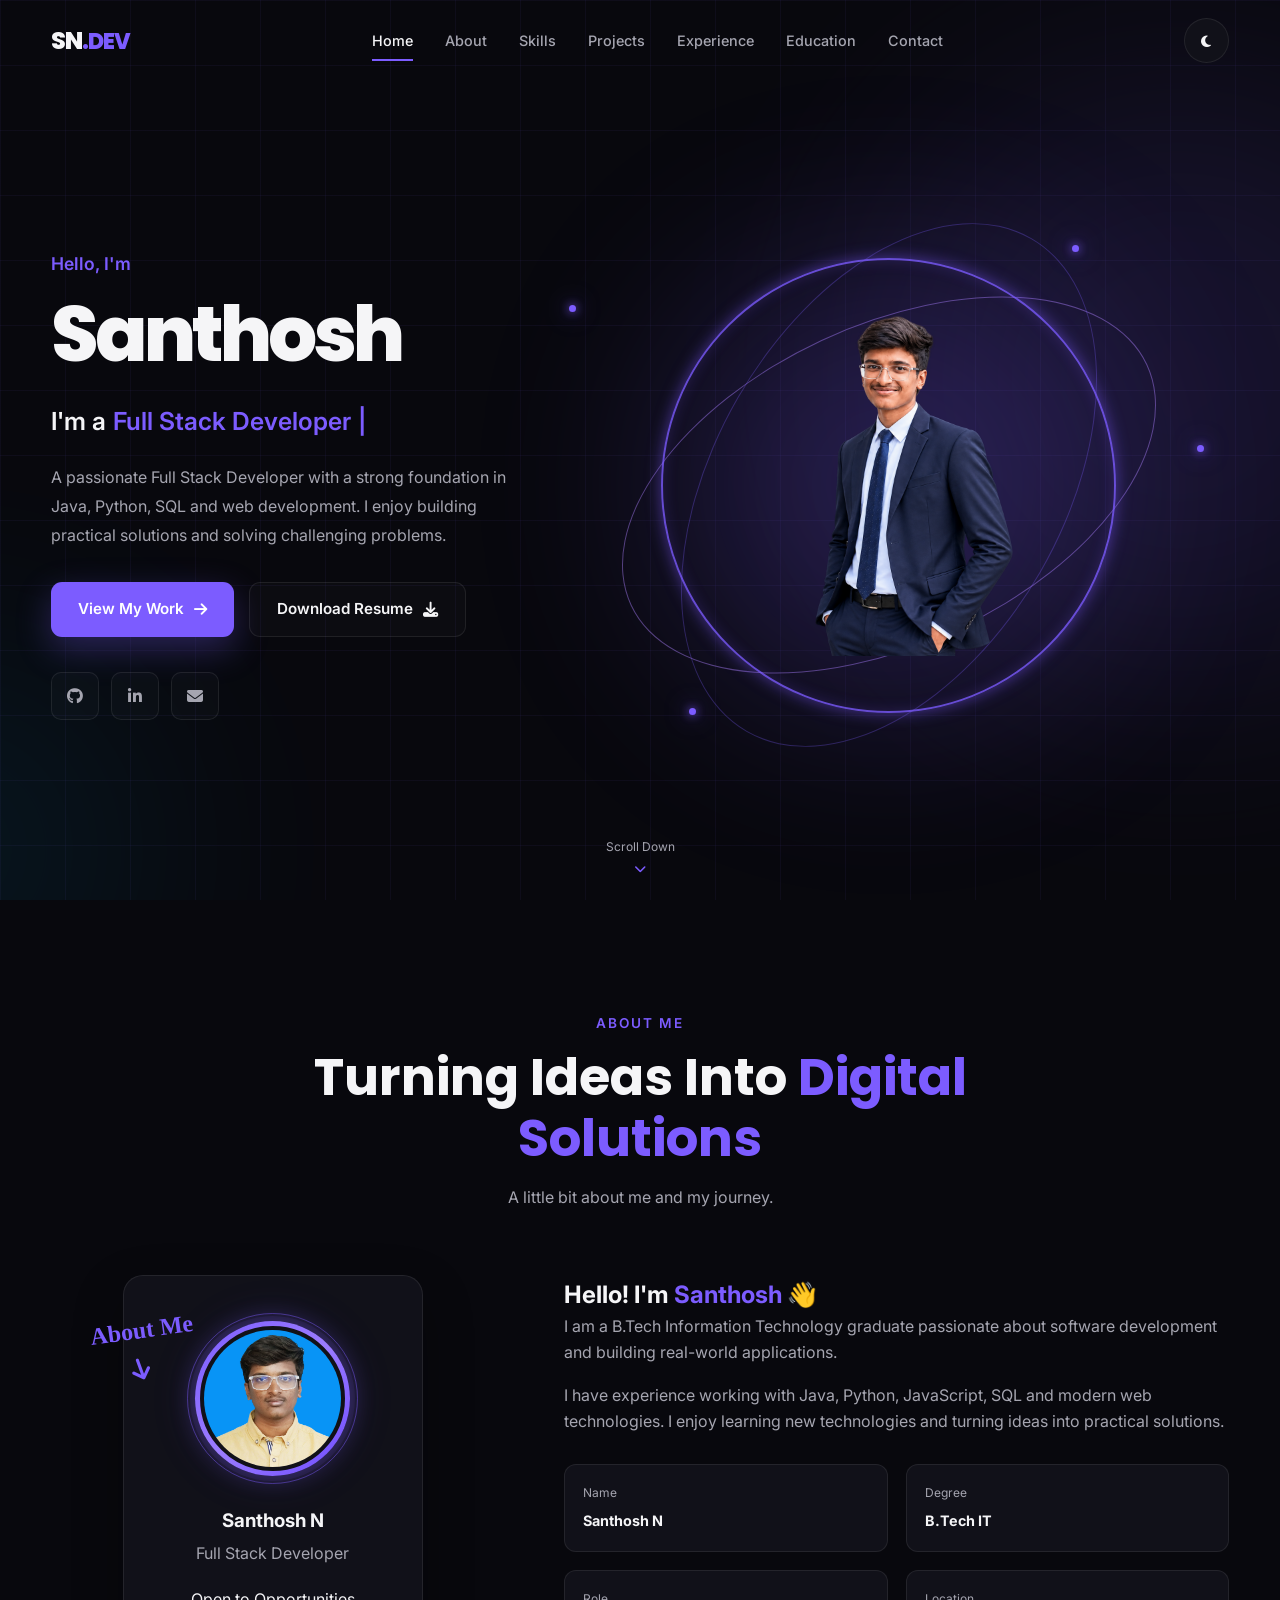
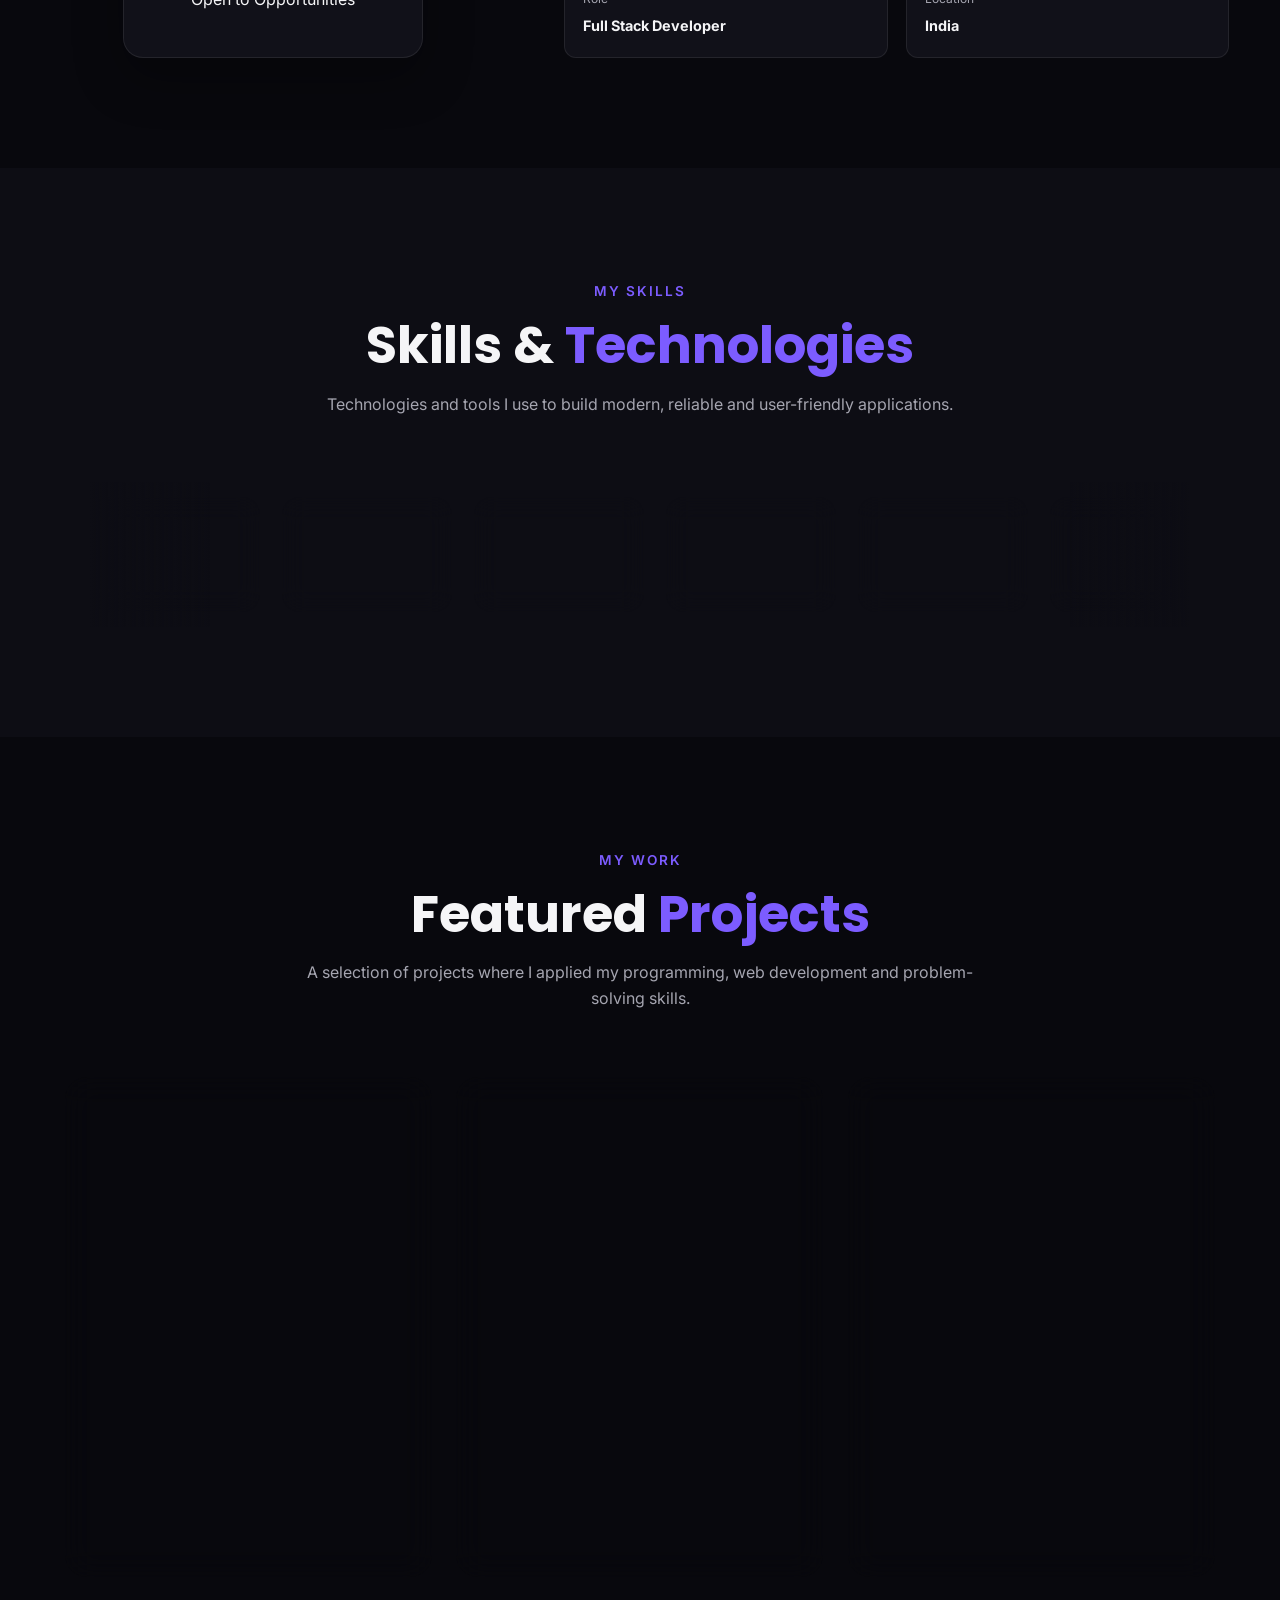
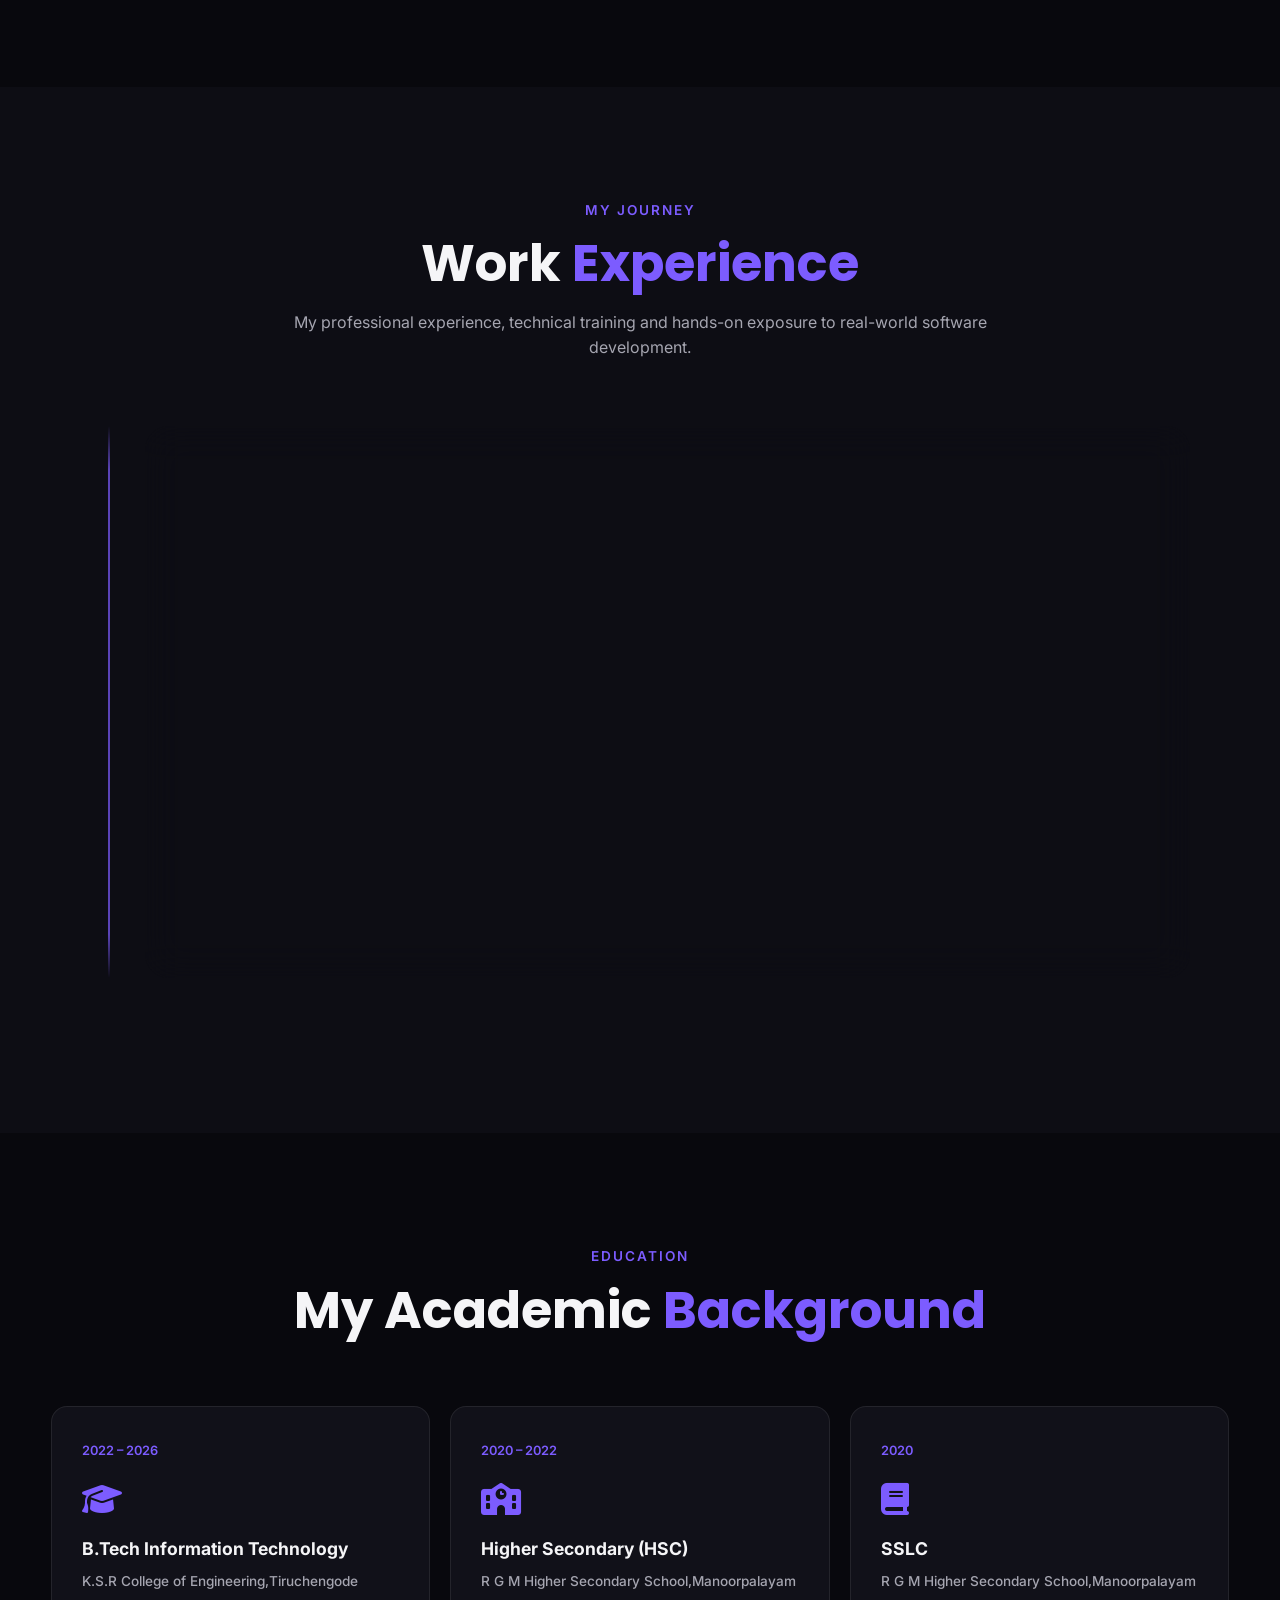
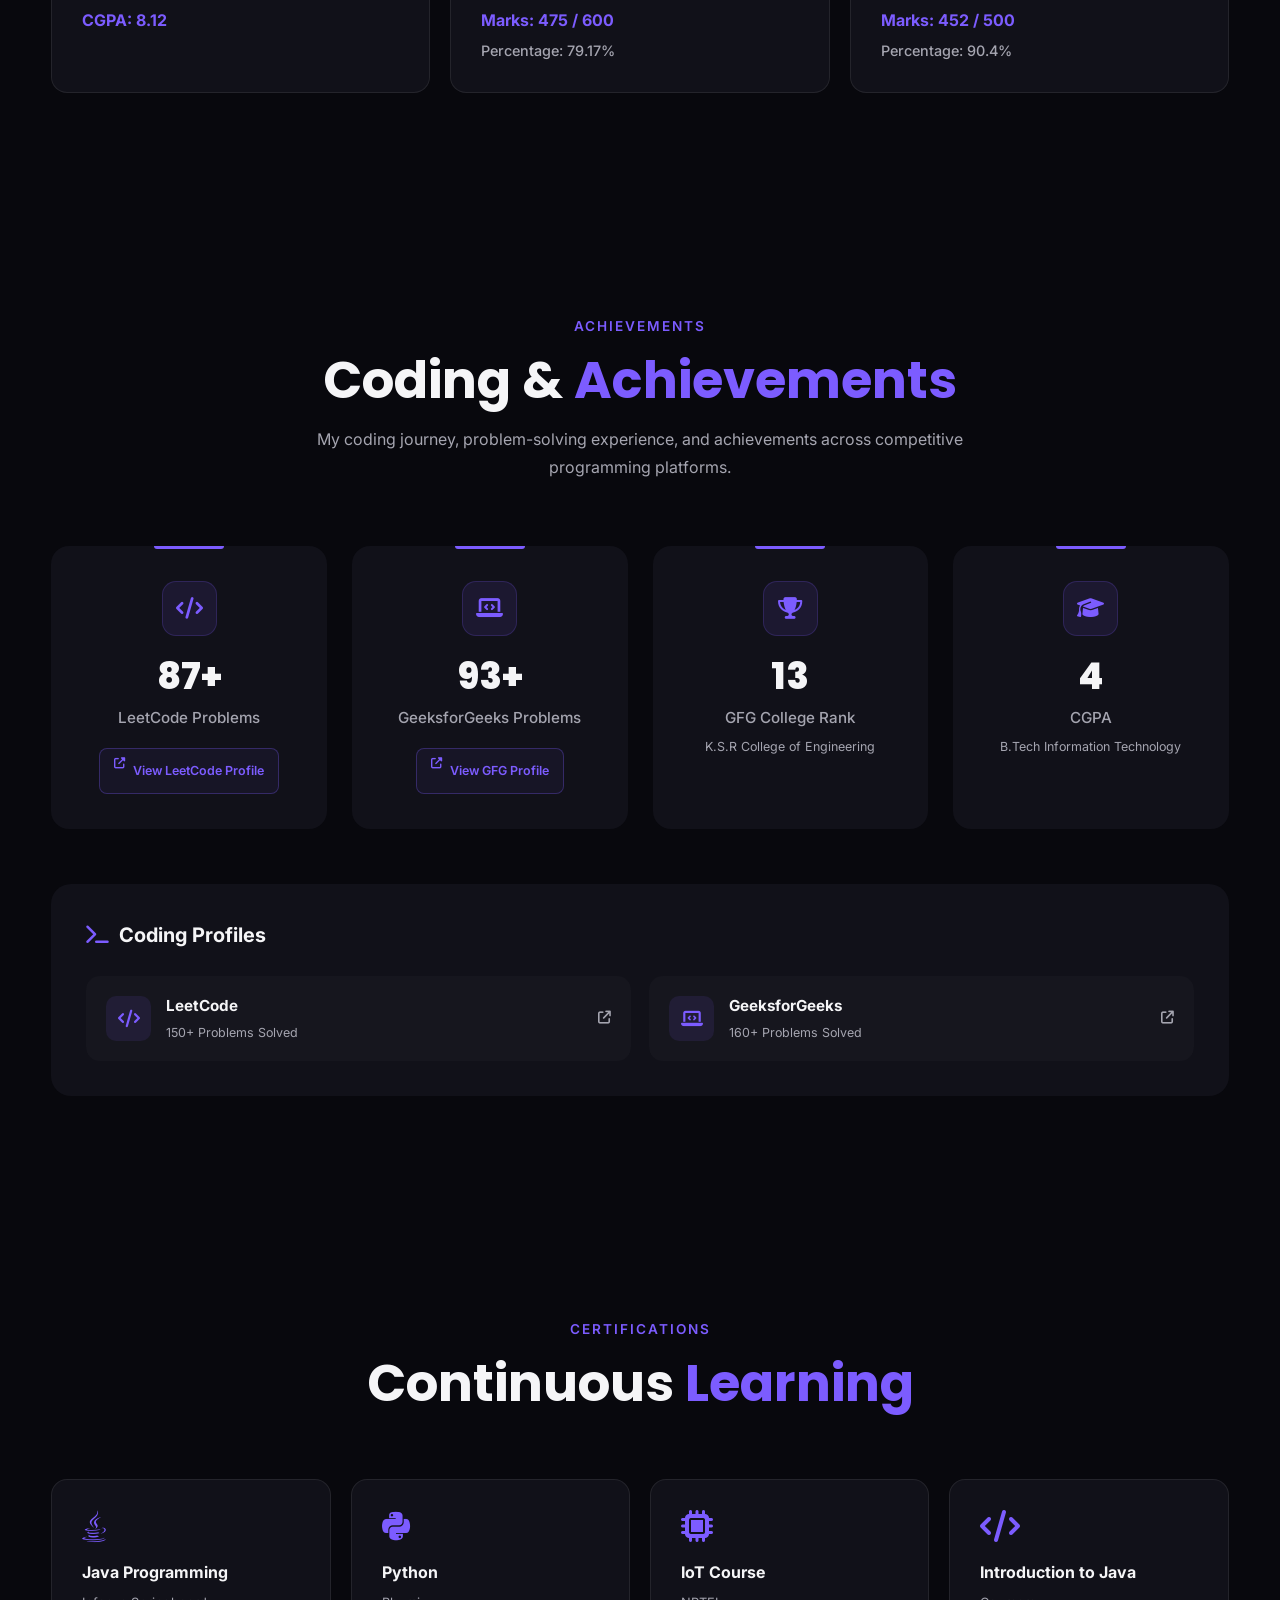
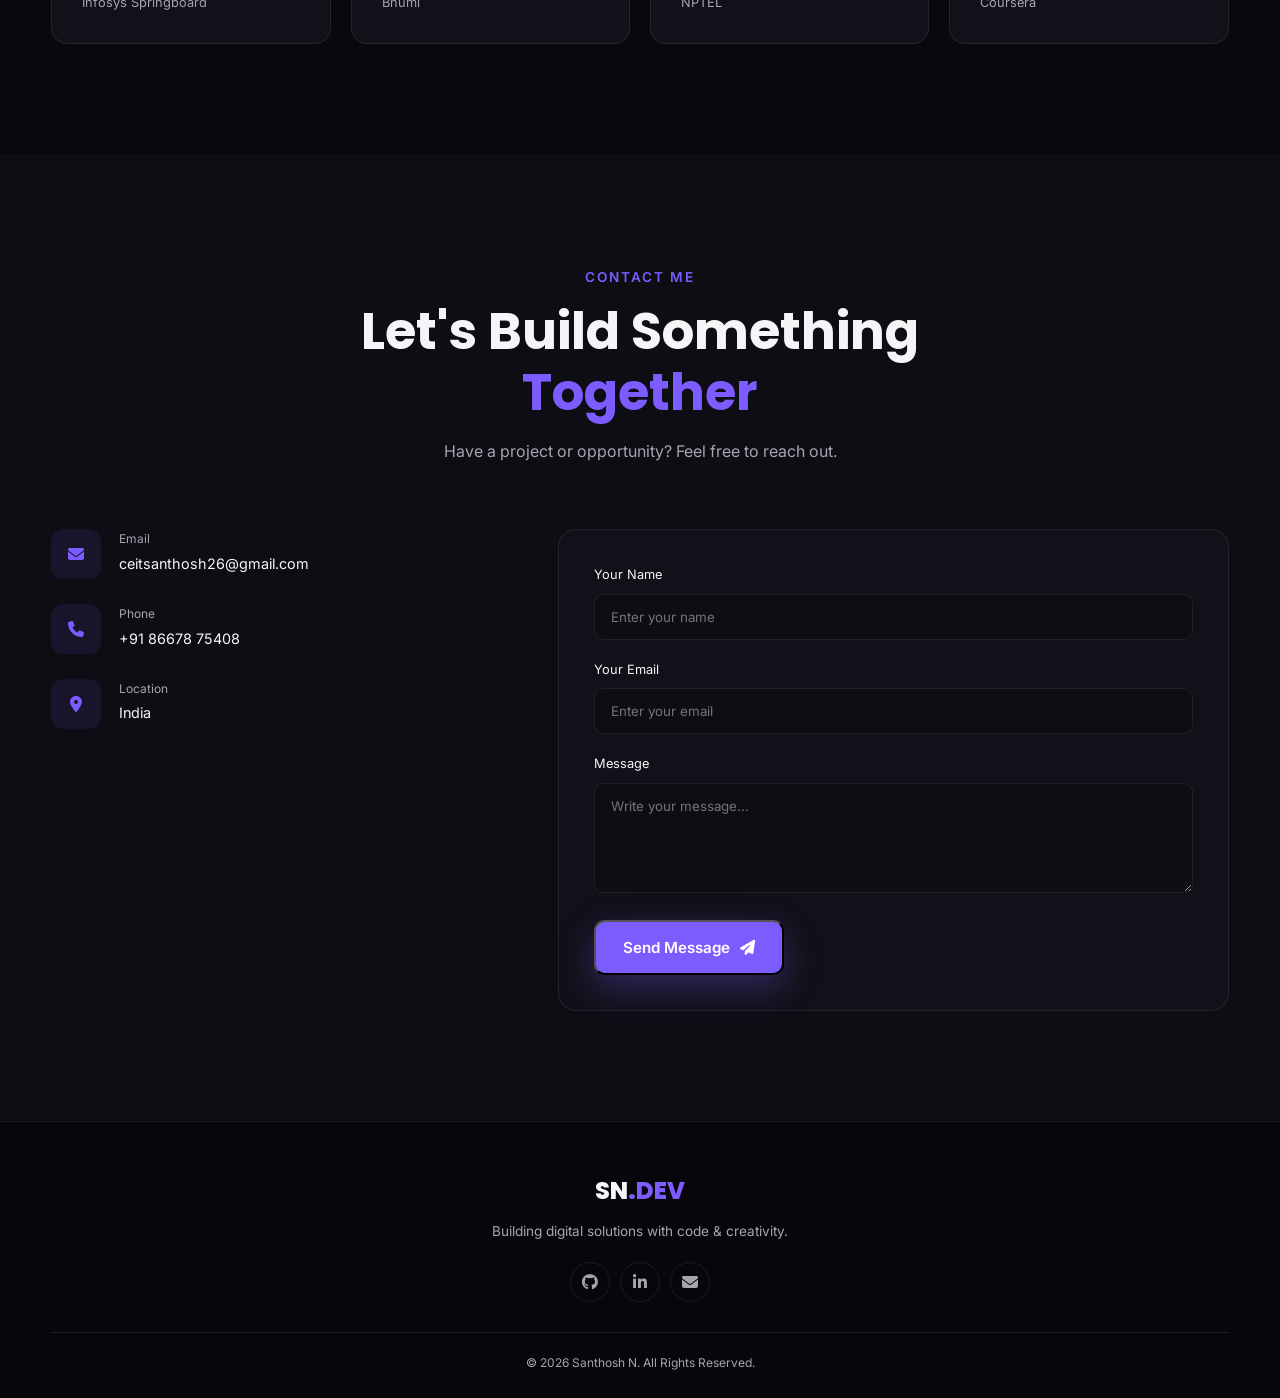
==== index.html @ 886df957 "second commit" ====
<!DOCTYPE html>
<html lang="en">

<head>
    <meta charset="UTF-8">
    
    <meta name="viewport"
          content="width=device-width, initial-scale=1.0">

    <meta name="description"
          content="Santhosh N - Full Stack Developer Portfolio">

    <meta name="keywords"
          content="Santhosh N, Full Stack Developer, Web Developer, Java Developer, Software Developer">

    <meta name="author"
          content="Santhosh N">

    <title>Santhosh N | Portfolio</title>

    <!-- Google Fonts -->
    <link rel="preconnect" href="https://fonts.googleapis.com">

    <link rel="preconnect"
          href="https://fonts.gstatic.com"
          crossorigin>

    <link href="https://fonts.googleapis.com/css2?family=Inter:wght@400;500;600;700;800&family=Poppins:wght@400;500;600;700;800&display=swap"
          rel="stylesheet">

    <!-- Font Awesome -->
    <link rel="stylesheet"
          href="https://cdnjs.cloudflare.com/ajax/libs/font-awesome/6.5.2/css/all.min.css">

    <!-- CSS -->
    <link rel="stylesheet" href="style.css">
</head>


<body>

    <!-- ================= PRELOADER ================= -->

    <div class="preloader" id="preloader">
        <div class="loader-logo">SN<span>.DEV</span></div>
        <div class="loader-line"></div>
    </div>


    <!-- ================= NAVBAR ================= -->

    <header class="header" id="header">

        <div class="container nav-container">

            <!-- Logo -->
            <a href="#home" class="logo">
                <span>SN</span><em>.DEV</em>
            </a>


            <!-- Navigation -->
            <nav class="navbar" id="navbar">

                <a href="#home" class="nav-link active">
                    Home
                </a>

                <a href="#about" class="nav-link">
                    About
                </a>

                <a href="#skills" class="nav-link">
                    Skills
                </a>

                <a href="#projects" class="nav-link">
                    Projects
                </a>

                <a href="#experience" class="nav-link">
                    Experience
                </a>

                <a href="#education" class="nav-link">
                    Education
                </a>

                <a href="#contact" class="nav-link">
                    Contact
                </a>

            </nav>


            <!-- Theme Toggle -->
            <button class="theme-toggle"
                    id="theme-toggle"
                    aria-label="Toggle theme">

                <i class="fas fa-moon"></i>

            </button>


            <!-- Mobile Menu -->
            <button class="menu-toggle"
                    id="menu-toggle"
                    aria-label="Open menu">

                <span></span>
                <span></span>
                <span></span>

            </button>

        </div>

    </header>



    <!-- ================= HERO ================= -->

    <section id="home" class="hero">

        <div class="hero-bg">

            <div class="hero-grid"></div>

            <div class="hero-glow hero-glow-left"></div>

            <div class="hero-glow hero-glow-right"></div>

        </div>


        <div class="container hero-container">


            <!-- LEFT SIDE -->

            <div class="hero-content reveal">

                <div class="hero-greeting">
                    Hello, I'm
                </div>


                <h1>
                    Santhosh
                    <span></span>
                </h1>


                <div class="hero-role">

                    <span>I'm a</span>

                    <span id="typing-text">
                        Full Stack Developer
                    </span>

                    <span class="typing-cursor">|</span>

                </div>


                <p class="hero-description">

                    A passionate Full Stack Developer with a strong
                    foundation in Java, Python, SQL and web development.
                    I enjoy building practical solutions and solving
                    challenging problems.

                </p>


                <div class="hero-buttons">

                    <a href="#projects"
                       class="btn btn-primary">

                        View My Work

                        <i class="fas fa-arrow-right"></i>

                    </a>


                    <a href="assets/resume.pdf"
                       class="btn btn-outline"
                       download>

                        Download Resume

                        <i class="fas fa-download"></i>

                    </a>

                </div>


                <!-- Social -->

                <div class="hero-social">

                    <a href="https://github.com/N-SANTHOSN-Dev"
                       target="_blank"
                       rel="noopener noreferrer"
                       aria-label="GitHub">

                        <i class="fab fa-github"></i>

                    </a>


                    <a href="https://www.linkedin.com/in/santhosh-n-474422269/"
                       target="_blank"
                       rel="noopener noreferrer"
                       aria-label="LinkedIn">

                        <i class="fab fa-linkedin-in"></i>

                    </a>


                    <a href="mailto:ceitsanthosh26@gmail.com"
                       aria-label="Email">

                        <i class="fas fa-envelope"></i>

                    </a>

                </div>

            </div>



           <!-- ================= RIGHT SIDE PHOTO ================= -->

<div class="hero-visual reveal">

    <div class="photo-wrapper">

        <!-- Background Glow -->
        <div class="photo-glow"></div>


        <!-- Animated Purple Rings -->
        <div class="photo-orbit orbit-one"></div>
        <div class="photo-orbit orbit-two"></div>
        <div class="photo-orbit orbit-three"></div>


        <!-- Profile Photo -->
        <div class="profile-image-container">

            <img
                src="assets/photo.png"
                alt="Santhosh N - Full Stack Developer"
                class="profile-image"
            >

        </div>


        <!-- Floating Particles -->
        <span class="particle particle-one"></span>
        <span class="particle particle-two"></span>
        <span class="particle particle-three"></span>
        <span class="particle particle-four"></span>

    </div>

</div>

        </div>


        <!-- Scroll -->

        <a href="#about" class="scroll-down">

            <span>Scroll Down</span>

            <i class="fas fa-chevron-down"></i>

        </a>

    </section>



    <!-- ================= ABOUT ================= -->

    <section id="about" class="section">

        <div class="container">

            <div class="section-heading reveal">

                <span class="section-tag">
                    About Me
                </span>

                <h2>
                    Turning Ideas Into
                    <span>Digital Solutions</span>
                </h2>

                <p>
                    A little bit about me and my journey.
                </p>

            </div>


            <div class="about-grid">


                <div class="about-image reveal">

                    <div class="about-card">

    <div class="about-avatar">
        <img src="assets/image.jpeg" alt="Santhosh N">

        <div class="about-me-label">
            <span>About Me</span>
            <i class="fas fa-arrow-down"></i>
        </div>
    </div>

    <h3>Santhosh N</h3>

    <p>Full Stack Developer</p>

    <div class="availability">
        <span></span>
        Open to Opportunities
    </div>

</div>

                </div>



                <div class="about-content reveal">

                    <h2 class="hello-animation">
    Hello! I'm <span>Santhosh</span> <span class="wave">👋</span>
</h2>

                    <p>
                        I am a B.Tech Information Technology graduate
                        passionate about software development and
                        building real-world applications.
                    </p>

                    <p>
                        I have experience working with Java, Python,
                        JavaScript, SQL and modern web technologies.
                        I enjoy learning new technologies and turning
                        ideas into practical solutions.
                    </p>


                    <div class="about-info">

                        <div>
                            <span>Name</span>
                            <strong>Santhosh N</strong>
                        </div>

                        <div>
                            <span>Degree</span>
                            <strong>B.Tech IT</strong>
                        </div>

                        <div>
                            <span>Role</span>
                            <strong>Full Stack Developer</strong>
                        </div>

                        <div>
                            <span>Location</span>
                            <strong>India</strong>
                        </div>

                    </div>

                </div>

            </div>

        </div>

    </section>



    <!-- =========================
     SKILLS SECTION
========================= -->
<section class="section section-alt" id="skills">

    <div class="container">

        <div class="section-heading reveal">
            <span class="section-tag">My Skills</span>

            <h2>
                Skills & <span>Technologies</span>
            </h2>

            <p>
                Technologies and tools I use to build modern,
                reliable and user-friendly applications.
            </p>
        </div>


        <div class="skills-slider reveal">

            <div class="skills-track">

                <!-- HTML -->
                <div class="skill-slide">
                    <i class="fab fa-html5 html-icon"></i>
                    <span>HTML</span>
                </div>

                <!-- CSS -->
                <div class="skill-slide">
                    <i class="fab fa-css3-alt css-icon"></i>
                    <span>CSS</span>
                </div>

                <!-- JAVASCRIPT -->
                <div class="skill-slide">
                    <i class="fab fa-js js-icon"></i>
                    <span>JavaScript</span>
                </div>

                <!-- BOOTSTRAP -->
                <div class="skill-slide">
                    <i class="fab fa-bootstrap bootstrap-icon"></i>
                    <span>Bootstrap</span>
                </div>

                <!-- JAVA -->
                <div class="skill-slide">
                    <i class="fab fa-java java-icon"></i>
                    <span>Java</span>
                </div>

                <!-- PYTHON -->
                <div class="skill-slide">
                    <i class="fab fa-python python-icon"></i>
                    <span>Python</span>
                </div>

                <!-- SQL -->
                <div class="skill-slide">
                    <i class="fas fa-database sql-icon"></i>
                    <span>SQL</span>
                </div>

                <!-- POWER BI -->
                <div class="skill-slide">
                    <i class="fas fa-chart-column powerbi-icon"></i>
                    <span>Power BI</span>
                </div>

                <!-- POSTMAN -->
                <div class="skill-slide">
                    <i class="fas fa-paper-plane postman-icon"></i>
                    <span>Postman</span>
                </div>

                <!-- GIT -->
                <div class="skill-slide">
                    <i class="fab fa-git-alt git-icon"></i>
                    <span>Git</span>
                </div>

                <!-- GITHUB -->
                <div class="skill-slide">
                    <i class="fab fa-github github-icon"></i>
                    <span>GitHub</span>
                </div>

                <!-- VS CODE -->
                <div class="skill-slide">
                    <i class="fas fa-code vscode-icon"></i>
                    <span>VS Code</span>
                </div>


                <!-- DUPLICATE SET FOR SEAMLESS LOOP -->

                <div class="skill-slide">
                    <i class="fab fa-html5 html-icon"></i>
                    <span>HTML</span>
                </div>

                <div class="skill-slide">
                    <i class="fab fa-css3-alt css-icon"></i>
                    <span>CSS</span>
                </div>

                <div class="skill-slide">
                    <i class="fab fa-js js-icon"></i>
                    <span>JavaScript</span>
                </div>

                <div class="skill-slide">
                    <i class="fab fa-bootstrap bootstrap-icon"></i>
                    <span>Bootstrap</span>
                </div>

                <div class="skill-slide">
                    <i class="fab fa-java java-icon"></i>
                    <span>Java</span>
                </div>

                <div class="skill-slide">
                    <i class="fab fa-python python-icon"></i>
                    <span>Python</span>
                </div>

                <div class="skill-slide">
                    <i class="fas fa-database sql-icon"></i>
                    <span>SQL</span>
                </div>

                <div class="skill-slide">
                    <i class="fas fa-chart-column powerbi-icon"></i>
                    <span>Power BI</span>
                </div>

                <div class="skill-slide">
                    <i class="fas fa-paper-plane postman-icon"></i>
                    <span>Postman</span>
                </div>

                <div class="skill-slide">
                    <i class="fab fa-git-alt git-icon"></i>
                    <span>Git</span>
                </div>

                <div class="skill-slide">
                    <i class="fab fa-github github-icon"></i>
                    <span>GitHub</span>
                </div>

                <div class="skill-slide">
                    <i class="fas fa-code vscode-icon"></i>
                    <span>VS Code</span>
                </div>

            </div>

        </div>

    </div>

</section> 

<!-- =========================
     PROJECTS SECTION
========================= -->

<section class="section" id="projects">

    <div class="container">

        <!-- SECTION HEADING -->
        <div class="section-heading reveal">

            <span class="section-tag">
                My Work
            </span>

            <h2>
                Featured <span>Projects</span>
            </h2>

            <p>
                A selection of projects where I applied my
                programming, web development and problem-solving skills.
            </p>

        </div>


        <!-- =========================
             PROJECTS GRID
        ========================= -->

        <div class="projects-grid">


            <!-- =================================================
                 PROJECT 01
            ================================================== -->

            <article class="project-card reveal">

                <div class="project-icon">
                    <i class="fas fa-car"></i>
                </div>


                <div class="project-content">

                    <h3>
                        Smart Parking Management
                    </h3>


                    <p>
                        An intelligent parking management system that
                        uses computer vision and OCR to automatically
                        recognize vehicle number plates and manage
                        parking entry and exit records.
                    </p>


                    <!-- TECH STACK -->

                    <div class="project-tech">

                        <span class="tech-btn python">
                            <i class="fab fa-python"></i>
                            Python
                        </span>

                        <span class="tech-btn opencv">
                            <i class="fas fa-camera"></i>
                            OpenCV
                        </span>

                        <span class="tech-btn easyocr">
                            <i class="fas fa-font"></i>
                            EasyOCR
                        </span>

                        <span class="tech-btn html">
                            <i class="fab fa-html5"></i>
                            HTML
                        </span>

                        <span class="tech-btn css">
                            <i class="fab fa-css3-alt"></i>
                            CSS
                        </span>

                        <span class="tech-btn javascript">
                            <i class="fab fa-js"></i>
                            JavaScript
                        </span>

                    </div>


                    <!-- PROJECT ACTIONS -->

                    <div class="project-actions">

                        <!-- View Code -->

                        <button
                            type="button"
                            class="project-btn primary"
                            onclick="showProjectMessage('Smart Parking Management', 'code')">

                            <i class="fab fa-github"></i>

                            View Code

                        </button>


                        <!-- Live Demo -->

                        <button
                            type="button"
                            class="project-btn secondary"
                            onclick="showProjectMessage('Smart Parking Management', 'demo')">

                            <i class="fas fa-arrow-up-right-from-square"></i>

                            Live Demo

                        </button>

                    </div>

                </div>

            </article>



            <!-- =================================================
                 PROJECT 02
            ================================================== -->

            <article class="project-card reveal">

                <div class="project-icon">
                    <i class="fas fa-hospital"></i>
                </div>


                <div class="project-content">

                    <h3>
                        Hospital Management System
                    </h3>


                    <p>
                        A hospital management application designed
                        to manage patient information, hospital records
                        and database operations, with a Python-based
                        chatbot for user assistance.
                    </p>


                    <!-- TECH STACK -->

                    <div class="project-tech">

                        <span class="tech-btn java">
                            <i class="fab fa-java"></i>
                            Java
                        </span>

                        <span class="tech-btn mysql">
                            <i class="fas fa-database"></i>
                            MySQL
                        </span>

                        <span class="tech-btn jdbc">
                            <i class="fas fa-plug"></i>
                            JDBC
                        </span>

                        <span class="tech-btn html">
                            <i class="fab fa-html5"></i>
                            HTML
                        </span>

                        <span class="tech-btn css">
                            <i class="fab fa-css3-alt"></i>
                            CSS
                        </span>

                        <span class="tech-btn javascript">
                            <i class="fab fa-js"></i>
                            JavaScript
                        </span>

                        <span class="tech-btn python">
                            <i class="fab fa-python"></i>
                            Python
                        </span>

                    </div>


                    <!-- PROJECT ACTIONS -->

                    <div class="project-actions">

                        <!-- View Code -->

                        <button
                            type="button"
                            class="project-btn primary"
                            onclick="showProjectMessage('Hospital Management System', 'code')">

                            <i class="fab fa-github"></i>

                            View Code

                        </button>


                        <!-- Live Demo -->

                        <button
                            type="button"
                            class="project-btn secondary"
                            onclick="showProjectMessage('Hospital Management System', 'demo')">

                            <i class="fas fa-arrow-up-right-from-square"></i>

                            Live Demo

                        </button>

                    </div>

                </div>

            </article>



            <!-- =================================================
                 PROJECT 03
            ================================================== -->

            <article class="project-card reveal">

                <div class="project-icon">
                    <i class="fas fa-book-open"></i>
                </div>


                <div class="project-content">

                    <h3>
                        Bookify
                    </h3>


                    <p>
                        A modern and responsive frontend book library
                        website designed to provide a clean browsing
                        experience for discovering and exploring books.
                    </p>


                    <!-- TECH STACK -->

                    <div class="project-tech">

                        <span class="tech-btn html">
                            <i class="fab fa-html5"></i>
                            HTML
                        </span>

                        <span class="tech-btn css">
                            <i class="fab fa-css3-alt"></i>
                            CSS
                        </span>

                        <span class="tech-btn javascript">
                            <i class="fab fa-js"></i>
                            JavaScript
                        </span>

                        <span class="tech-btn bootstrap">
                            <i class="fab fa-bootstrap"></i>
                            Bootstrap
                        </span>

                    </div>


                    <!-- PROJECT ACTIONS -->

                    <div class="project-actions">

                        <!-- View Code -->

                        <button
                            type="button"
                            class="project-btn primary"
                            onclick="showProjectMessage('Bookify', 'code')">

                            <i class="fab fa-github"></i>

                            View Code

                        </button>


                        <!-- Live Demo -->

                        <button
                            type="button"
                            class="project-btn secondary"
                            onclick="showProjectMessage('Bookify', 'demo')">

                            <i class="fas fa-arrow-up-right-from-square"></i>

                            Live Demo

                        </button>

                    </div>

                </div>

            </article>


        </div>

    </div>


    <!-- =====================================================
         UNDER DEVELOPMENT MODAL
    ====================================================== -->

    <div
        class="project-modal"
        id="project-modal"
        aria-hidden="true">

        <div class="project-modal-overlay"
             onclick="closeProjectMessage()">
        </div>


        <div class="project-modal-box">

            <!-- Close -->

            <button
                type="button"
                class="project-modal-close"
                onclick="closeProjectMessage()"
                aria-label="Close">

                <i class="fas fa-xmark"></i>

            </button>


            <!-- Icon -->

            <div class="project-modal-icon">

                <i class="fas fa-code"></i>

            </div>


            <!-- Title -->

            <h3 id="project-modal-title">
                Project Under Development
            </h3>


            <!-- Message -->

            <p id="project-modal-message">

                This project is currently under development.
                Please try again later.

            </p>


            <!-- Button -->

            <button
                type="button"
                class="project-modal-button"
                onclick="closeProjectMessage()">

                <i class="fas fa-check"></i>

                Okay

            </button>

        </div>

    </div>

</section>

    <!-- =========================
     EXPERIENCE SECTION
========================= -->
<section class="section section-alt" id="experience">

    <div class="container">

        <!-- SECTION HEADING -->
        <div class="section-heading reveal">

            <span class="section-tag">My Journey</span>

            <h2>
                Work <span>Experience</span>
            </h2>

            <p>
                My professional experience, technical training and
                hands-on exposure to real-world software development.
            </p>

        </div>


        <!-- EXPERIENCE -->
        <div class="experience-wrapper reveal">

            <div class="experience-card">

                <!-- =========================================
                     LEFT SIDE
                ========================================== -->
                <div class="experience-left">

                    <div class="company-logo">
    <img src="assets/Screenshot 2026-09-04 214704.png" alt="Mphasis Logo">
</div>

                    <div class="experience-company">

                        <h3>Mphasis</h3>

                        <span>
                            Trainee Associate Software Engineer
                        </span>

                    </div>

                </div>


                <!-- =========================================
                     RIGHT SIDE
                ========================================== -->
                <div class="experience-right">

                    <!-- DATE -->
                    <div class="experience-date">

                        <i class="far fa-calendar"></i>

                        Jan 2026 – Apr 2026

                    </div>


                    <!-- DESCRIPTION -->
                    <p class="experience-description">

                        Completed a 3-month professional internship as
                        a Trainee Associate Software Engineer, gaining
                        practical exposure to data analytics, database
                        technologies, cloud computing and software
                        development practices.

                    </p>


                    <!-- =====================================
                         EXPERIENCE PHASES
                    ====================================== -->
                    <div class="experience-phases">


                        <!-- TRAINING -->
                        <div class="experience-phase">

                            <div class="phase-icon">

                                <i class="fas fa-graduation-cap"></i>

                            </div>


                            <div class="phase-content">

                                <div class="phase-heading">

                                    <h4>
                                        Technical Training
                                    </h4>

                                    <span>
                                        1 Month · Pune
                                    </span>

                                </div>


                                <p>

                                    Received technical training in
                                    Python, Pandas, NumPy, SQL, MongoDB,
                                    Power BI and Azure Cloud, building
                                    knowledge of data processing,
                                    visualization, databases and cloud
                                    technologies.

                                </p>

                            </div>

                        </div>


                        <!-- PROJECT TEAM -->
                        <div class="experience-phase">

                            <div class="phase-icon">

                                <i class="fas fa-code"></i>

                            </div>


                            <div class="phase-content">

                                <div class="phase-heading">

                                    <h4>
                                        Project Team
                                    </h4>

                                    <span>
                                        2 Months · Chennai
                                    </span>

                                </div>


                                <p>

                                    Worked with a project team and
                                    gained hands-on experience in
                                    applying technical concepts to
                                    real-world project requirements,
                                    team workflows and software
                                    development practices.

                                </p>

                            </div>

                        </div>

                    </div>


                    <!-- =====================================
                         TECHNOLOGIES
                    ====================================== -->
                    <div class="experience-tech">

                        <!-- Python -->
                        <span>
                            <i class="fab fa-python"></i>
                            Python
                        </span>


                        <!-- Pandas -->
                        <span>
                            <i class="fas fa-table"></i>
                            Pandas
                        </span>


                        <!-- NumPy -->
                        <span>
                            <i class="fas fa-calculator"></i>
                            NumPy
                        </span>


                        <!-- SQL -->
                        <span>
                            <i class="fas fa-database"></i>
                            SQL
                        </span>


                        <!-- MongoDB -->
                        <span>
                            <i class="fas fa-leaf"></i>
                            MongoDB
                        </span>


                        <!-- Power BI -->
                        <span>
                            <i class="fas fa-chart-column"></i>
                            Power BI
                        </span>


                        <!-- Azure -->
                        <span>
                            <i class="fas fa-cloud"></i>
                            Azure Cloud
                        </span>

                    </div>

                </div>

            </div>

        </div>

    </div>

</section>


   <!-- ================= EDUCATION ================= -->

<section id="education" class="section">

    <div class="container">

        <!-- Section Heading -->
        <div class="section-heading reveal">

            <span class="section-tag">
                Education
            </span>

            <h2>
                My Academic
                <span>Background</span>
            </h2>

        </div>


        <!-- Education Cards -->
        <div class="education-grid">


            <!-- B.Tech -->
            <div class="education-card reveal">

                <span class="education-year">
                    2022 – 2026
                </span>

                <i class="fas fa-graduation-cap"></i>

                <h3>
                    B.Tech Information Technology
                </h3>

                <h4>
                    K.S.R College of Engineering,Tiruchengode
                </h4>

                <strong>
                    CGPA: 8.12
                </strong>

            </div>


            <!-- HSC -->
            <div class="education-card reveal">

                <span class="education-year">
                    2020 – 2022
                </span>

                <i class="fas fa-school"></i>

                <h3>
                    Higher Secondary (HSC)
                </h3>

                <h4>
                    R G M Higher Secondary School,Manoorpalayam
                </h4>

                <strong>
                    Marks: 475 / 600
                </strong>

                <p class="education-percentage">
                    Percentage: 79.17%
                </p>

            </div>


            <!-- SSLC -->
            <div class="education-card reveal">

                <span class="education-year">
                    2020
                </span>

                <i class="fas fa-book"></i>

                <h3>
                    SSLC
                </h3>

                <h4>
                    R G M Higher Secondary School,Manoorpalayam
                </h4>

                <strong>
                    Marks: 452 / 500
                </strong>

                <p class="education-percentage">
                    Percentage: 90.4%
                </p>

            </div>


        </div>

    </div>

</section>


<!-- ================= ACHIEVEMENTS ================= -->

<section id="achievements" class="section">

    <div class="container">

        <!-- Section Heading -->
        <div class="section-heading reveal">

            <span class="section-tag">
                Achievements
            </span>

            <h2>
                Coding & <span>Achievements</span>
            </h2>

            <p>
                My coding journey, problem-solving experience,
                and achievements across competitive programming platforms.
            </p>

        </div>


        <!-- Achievement Stats -->
        <div class="stats-grid">


            <!-- ================= LEETCODE ================= -->

            <div class="stat-card reveal">

                <i class="fas fa-code"></i>

                <h3>
                    <span class="counter"
                          data-target="150">
                        0
                    </span>+
                </h3>

                <p>
                    LeetCode Problems
                </p>

                <a href="https://leetcode.com/u/santhosh_192004/"
                   target="_blank"
                   rel="noopener noreferrer"
                   class="achievement-link">

                    <i class="fas fa-external-link-alt"></i>

                    View LeetCode Profile

                </a>

            </div>


            <!-- ================= GEEKSFORGEEKS ================= -->

            <div class="stat-card reveal">

                <i class="fas fa-laptop-code"></i>

                <h3>
                    <span class="counter"
                          data-target="160">
                        0
                    </span>+
                </h3>

                <p>
                    GeeksforGeeks Problems
                </p>

                <a href="https://www.geeksforgeeks.org/profile/ceitsanti77c"
                   target="_blank"
                   rel="noopener noreferrer"
                   class="achievement-link">

                    <i class="fas fa-external-link-alt"></i>

                    View GFG Profile

                </a>

            </div>


            <!-- ================= GFG COLLEGE RANK ================= -->

            <div class="stat-card reveal">

                <i class="fas fa-trophy"></i>

                <h3>
                    <span class="counter"
                          data-target="23">
                        0
                    </span>
                </h3>

                <p>
                    GFG College Rank
                </p>

                <span class="achievement-subtext">
                    K.S.R College of Engineering
                </span>

            </div>


            <!-- ================= CGPA ================= -->

            <div class="stat-card reveal">

                <i class="fas fa-graduation-cap"></i>

                <h3>
                    <span class="counter"
                          data-target="8.12">
                        0
                    </span>
                </h3>

                <p>
                    CGPA
                </p>

                <span class="achievement-subtext">
                    B.Tech Information Technology
                </span>

            </div>


        </div>


        <!-- ================= CODING PROFILES ================= -->

        <div class="coding-profiles reveal">

            <h3>
                <i class="fas fa-terminal"></i>
                Coding Profiles
            </h3>

            <div class="profile-links">


                <!-- LeetCode -->
                <a href="https://leetcode.com/u/santhosh_192004/"
                   target="_blank"
                   rel="noopener noreferrer"
                   class="coding-profile">

                    <i class="fas fa-code"></i>

                    <span>
                        <strong>LeetCode</strong>
                        <small>150+ Problems Solved</small>
                    </span>

                    <i class="fas fa-arrow-up-right-from-square profile-arrow"></i>

                </a>


                <!-- GeeksforGeeks -->
                <a href="https://www.geeksforgeeks.org/profile/ceitsanti77c"
                   target="_blank"
                   rel="noopener noreferrer"
                   class="coding-profile">

                    <i class="fas fa-laptop-code"></i>

                    <span>
                        <strong>GeeksforGeeks</strong>
                        <small>160+ Problems Solved</small>
                    </span>

                    <i class="fas fa-arrow-up-right-from-square profile-arrow"></i>

                </a>


            </div>

        </div>

    </div>

</section>



    <!-- ================= CERTIFICATIONS ================= -->

    <section id="certifications" class="section">

        <div class="container">

            <div class="section-heading reveal">

                <span class="section-tag">
                    Certifications
                </span>

                <h2>
                    Continuous
                    <span>Learning</span>
                </h2>

            </div>


            <div class="certifications-grid">


                <div class="cert-card reveal">

                    <i class="fab fa-java"></i>

                    <h3>
                        Java Programming
                    </h3>

                    <p>
                        Infosys Springboard
                    </p>

                </div>


                <div class="cert-card reveal">

                    <i class="fab fa-python"></i>

                    <h3>
                        Python
                    </h3>

                    <p>
                        Bhumi
                    </p>

                </div>


                <div class="cert-card reveal">

                    <i class="fas fa-microchip"></i>

                    <h3>
                        IoT Course
                    </h3>

                    <p>
                        NPTEL
                    </p>

                </div>


                <div class="cert-card reveal">

                    <i class="fas fa-code"></i>

                    <h3>
                        Introduction to Java
                    </h3>

                    <p>
                        Coursera
                    </p>

                </div>

            </div>

        </div>

    </section>



    <!-- ================= CONTACT ================= -->

    <section id="contact" class="section section-alt">

        <div class="container">

            <div class="section-heading reveal">

                <span class="section-tag">
                    Contact Me
                </span>

                <h2>
                    Let's Build Something
                    <span>Together</span>
                </h2>

                <p>
                    Have a project or opportunity?
                    Feel free to reach out.
                </p>

            </div>


            <div class="contact-grid">


                <div class="contact-info reveal">

                    <div class="contact-item">

                        <div class="contact-icon">
                            <i class="fas fa-envelope"></i>
                        </div>

                        <div>
                            <span>Email</span>

                            <a href="mailto:ceitsanthosh26@gmail.com">
                                ceitsanthosh26@gmail.com
                            </a>
                        </div>

                    </div>


                    <div class="contact-item">

                        <div class="contact-icon">
                            <i class="fas fa-phone"></i>
                        </div>

                        <div>
                            <span>Phone</span>

                            <a href="tel:+918667875408">
                                +91 86678 75408
                            </a>
                        </div>

                    </div>


                    <div class="contact-item">

                        <div class="contact-icon">
                            <i class="fas fa-location-dot"></i>
                        </div>

                        <div>
                            <span>Location</span>

                            <p>India</p>
                        </div>

                    </div>

                </div>



                <!-- Contact Form -->
<form class="contact-form reveal"
      id="contact-form">

    <!-- Web3Forms Access Key -->
    <input type="hidden"
           name="access_key"
           value="0b2ddd9b-011a-4832-90ac-89ed7f7a860b">

    <!-- Subject of email you receive -->
    <input type="hidden"
           name="subject"
           value="New Portfolio Contact Message">

    <!-- From name -->
    <input type="hidden"
           name="from_name"
           value="Santhosh N Portfolio">


    <!-- Name -->
    <div class="form-group">

        <label for="name">
            Your Name
        </label>

        <input
            type="text"
            id="name"
            name="name"
            placeholder="Enter your name"
            required
        >

    </div>


    <!-- Email -->
    <div class="form-group">

        <label for="email">
            Your Email
        </label>

        <input
            type="email"
            id="email"
            name="email"
            placeholder="Enter your email"
            required
        >

    </div>


    <!-- Message -->
    <div class="form-group">

        <label for="message">
            Message
        </label>

        <textarea
            id="message"
            name="message"
            rows="5"
            placeholder="Write your message..."
            required
        ></textarea>

    </div>


    <!-- Success/Error Message -->
    <div id="form-status"
         class="form-status"
         aria-live="polite">
    </div>


    <!-- Submit -->
    <button type="submit"
            class="btn btn-primary"
            id="submit-btn">

        <span id="submit-text">
            Send Message
        </span>

        <i class="fas fa-paper-plane"
           id="submit-icon"></i>

    </button>

</form>

            </div>

        </div>

    </section>



    <!-- ================= FOOTER ================= -->

    <footer class="footer">

        <div class="container footer-container">

            <div class="footer-logo">
                SN<span>.DEV</span>
            </div>

            <p>
                Building digital solutions with code & creativity.
            </p>

            <div class="footer-social">

                <a href="https://github.com/N-SANTHOSH-Dev"
                   target="_blank"
                   rel="noopener noreferrer">

                    <i class="fab fa-github"></i>

                </a>

                <a href="https://www.linkedin.com/in/santhosh-n-474422269/"
                   target="_blank"
                   rel="noopener noreferrer">

                    <i class="fab fa-linkedin-in"></i>

                </a>

                <a href="mailto:ceitsanthosh26@gmail.com">

                    <i class="fas fa-envelope"></i>

                </a>

            </div>

            <div class="footer-bottom">

                <p>
                    © <span id="current-year"></span>
                    Santhosh N. All Rights Reserved.
                </p>

            </div>

        </div>

    </footer>



    <!-- Scroll To Top -->

    <button class="scroll-top"
            id="scroll-top"
            aria-label="Scroll to top">

        <i class="fas fa-arrow-up"></i>

    </button>


    <!-- JavaScript -->
    <script src="script.js"></script>

</body>

</html>
---- style.css ----
/* =========================================================
   GLOBAL
========================================================= */

:root {
    --bg-primary: #08080d;
    --bg-secondary: #0d0d14;
    --bg-card: #111119;

    --text-primary: #f5f5f7;
    --text-secondary: #a5a5b0;

    --accent: #7c5cff;
    --accent-light: #a98cff;

    --border-color: rgba(255, 255, 255, 0.08);

    --shadow: 0 20px 50px rgba(0, 0, 0, 0.3);

    --container: 1200px;

    --transition: 0.3s ease;
}

* {
    margin: 0;
    padding: 0;
    box-sizing: border-box;
}

html {
    scroll-behavior: smooth;
}

body {
    font-family: "Inter", sans-serif;
    background: var(--bg-primary);
    color: var(--text-primary);
    line-height: 1.6;
    overflow-x: hidden;
}

a {
    text-decoration: none;
    color: inherit;
}

button,
input,
textarea {
    font-family: inherit;
}

.container {
    width: min(92%, var(--container));
    margin: auto;
}

.section {
    padding: 110px 0;
}

.section-alt {
    background: var(--bg-secondary);
}


/* =========================================================
   PRELOADER
========================================================= */

.preloader {
    position: fixed;
    inset: 0;

    background: #08080d;

    display: flex;
    flex-direction: column;

    align-items: center;
    justify-content: center;

    z-index: 9999;

    transition:
        opacity 0.5s ease,
        visibility 0.5s ease;
}

.preloader.hide {
    opacity: 0;
    visibility: hidden;
}

.loader-logo {
    font-family: "Poppins", sans-serif;

    font-size: 2rem;
    font-weight: 800;
}

.loader-logo span {
    color: var(--accent);
}

.loader-line {
    width: 100px;
    height: 3px;

    margin-top: 15px;

    background: var(--accent);

    animation: loader 1.2s infinite;
}

@keyframes loader {
    0% {
        transform: scaleX(0);
        transform-origin: left;
    }

    50% {
        transform: scaleX(1);
    }

    100% {
        transform: scaleX(0);
        transform-origin: right;
    }
}


/* =========================================================
   HEADER
========================================================= */

.header {
    position: fixed;

    top: 0;
    left: 0;

    width: 100%;

    z-index: 1000;

    padding: 18px 0;

    transition: var(--transition);
}

.header.scrolled {
    background: rgba(8, 8, 13, 0.9);

    backdrop-filter: blur(15px);

    border-bottom: 1px solid var(--border-color);
}


/* Logo */

.logo {
    font-family: "Poppins", sans-serif;

    font-size: 1.55rem;

    font-weight: 800;

    letter-spacing: -1px;
}

.logo span {
    color: var(--text-primary);
}

.logo em {
    color: var(--accent);

    font-style: normal;

    font-size: 0.9em;
}

.nav-container {
    display: flex;

    align-items: center;

    justify-content: space-between;
}

.navbar {
    display: flex;

    align-items: center;

    gap: 32px;
}

.nav-link {
    position: relative;

    color: var(--text-secondary);

    font-size: 0.9rem;

    font-weight: 500;

    transition: var(--transition);
}

.nav-link:hover,
.nav-link.active {
    color: var(--text-primary);
}

.nav-link::after {
    content: "";

    position: absolute;

    left: 0;
    bottom: -9px;

    width: 0;
    height: 2px;

    background: var(--accent);

    transition: var(--transition);
}

.nav-link:hover::after,
.nav-link.active::after {
    width: 100%;
}


/* Theme */

.theme-toggle {
    width: 45px;
    height: 45px;

    border-radius: 50%;

    border: 1px solid var(--border-color);

    background: var(--bg-card);

    color: var(--text-primary);

    cursor: pointer;

    transition: var(--transition);
}

.theme-toggle:hover {
    color: var(--accent);

    border-color: var(--accent);

    transform: rotate(15deg);
}


/* Mobile */

.menu-toggle {
    display: none;

    width: 42px;
    height: 42px;

    border: none;

    background: transparent;

    cursor: pointer;
}

.menu-toggle span {
    display: block;

    width: 25px;
    height: 2px;

    background: var(--text-primary);

    margin: 5px auto;

    transition: var(--transition);
}


/* =========================================================
   HERO
========================================================= */

.hero {
    position: relative;

    min-height: 100vh;

    display: flex;

    align-items: center;

    overflow: hidden;
}


/* Background */

.hero-bg {
    position: absolute;

    inset: 0;

    pointer-events: none;
}

.hero-grid {
    position: absolute;

    inset: 0;

    background-image:
        linear-gradient(
            rgba(124, 92, 255, 0.055) 1px,
            transparent 1px
        ),
        linear-gradient(
            90deg,
            rgba(124, 92, 255, 0.055) 1px,
            transparent 1px
        );

    background-size: 65px 65px;
}

.hero-glow {
    position: absolute;

    border-radius: 50%;

    filter: blur(120px);
}

.hero-glow-left {
    width: 400px;
    height: 400px;

    left: -250px;
    bottom: -150px;

    background: #00bfff;

    opacity: 0.08;
}

.hero-glow-right {
    width: 600px;
    height: 600px;

    right: -200px;
    top: 80px;

    background: var(--accent);

    opacity: 0.13;
}


/* =========================================================
   HERO LAYOUT
========================================================= */

.hero-container {
    position: relative;

    z-index: 2;

    min-height: 100vh;

    display: grid;

    grid-template-columns: 1fr 1fr;

    align-items: center;

    gap: 30px;

    padding-top: 70px;
}


/* =========================================================
   HERO LEFT
========================================================= */

.hero-content {
    position: relative;

    z-index: 10;
}

.hero-greeting {
    color: var(--accent);

    font-size: 1.1rem;

    font-weight: 600;

    margin-bottom: 20px;
}

.hero-content h1 {
    font-family: "Poppins", sans-serif;

    font-size: clamp(4rem, 6vw, 6.2rem);

    line-height: 0.95;

    letter-spacing: -4px;

    font-weight: 800;

    margin-bottom: 30px;
}

.hero-content h1 span {
    color: var(--accent);
}


/* =========================================================
   HERO ROLE
========================================================= */

.hero-role {
    display: flex;

    align-items: center;

    gap: 7px;

    min-height: 40px;

    font-size: 1.55rem;

    font-weight: 600;

    margin-bottom: 22px;
}

.hero-role #typing-text {
    color: var(--accent);
}

.typing-cursor {
    color: var(--accent);

    animation: cursorBlink 0.8s infinite;
}

@keyframes cursorBlink {
    0%,
    50% {
        opacity: 1;
    }

    51%,
    100% {
        opacity: 0;
    }
}


/* =========================================================
   HERO DESCRIPTION
========================================================= */

.hero-description {
    max-width: 650px;

    color: var(--text-secondary);

    font-size: 1rem;

    line-height: 1.8;

    margin-bottom: 32px;
}


/* =========================================================
   HERO BUTTONS
========================================================= */

.hero-buttons {
    display: flex;

    gap: 15px;

    margin-bottom: 35px;

    flex-wrap: wrap;
}

.btn {
    display: inline-flex;

    align-items: center;

    justify-content: center;

    gap: 10px;

    min-height: 55px;

    padding: 0 27px;

    border-radius: 11px;

    font-size: 0.95rem;

    font-weight: 600;

    transition: var(--transition);

    cursor: pointer;
}

.btn-primary {
    background: var(--accent);

    color: white;

    box-shadow:
        0 12px 35px rgba(124, 92, 255, 0.3);
}

.btn-primary:hover {
    transform: translateY(-4px);

    box-shadow:
        0 18px 45px rgba(124, 92, 255, 0.45);
}

.btn-outline {
    border: 1px solid var(--border-color);

    color: var(--text-primary);

    background: rgba(255, 255, 255, 0.02);
}

.btn-outline:hover {
    border-color: var(--accent);

    color: var(--accent);

    transform: translateY(-4px);
}


/* =========================================================
   HERO SOCIAL
========================================================= */

.hero-social {
    display: flex;

    gap: 12px;
}

.hero-social a {
    width: 48px;
    height: 48px;

    display: flex;

    align-items: center;
    justify-content: center;

    border-radius: 10px;

    border: 1px solid var(--border-color);

    color: var(--text-secondary);

    background: rgba(255, 255, 255, 0.02);

    transition: var(--transition);
}

.hero-social a:hover {
    color: white;

    background: var(--accent);

    border-color: var(--accent);

    transform: translateY(-5px);

    box-shadow:
        0 10px 30px rgba(124, 92, 255, 0.4);
}


/* =========================================================
   HERO PHOTO
   BIGGER VERSION
========================================================= */

.hero-visual {
    min-height: 700px;

    display: flex;

    align-items: center;

    justify-content: center;

    position: relative;
}


/* Main wrapper */

.photo-wrapper {
    position: relative;

    width: 680px;
    height: 680px;

    display: flex;

    align-items: center;

    justify-content: center;
}


/* =========================================================
   PROFILE IMAGE CONTAINER
========================================================= */

.profile-image-container {
    position: relative;

    /*
       Increased image dimensions
    */

    width: clamp(420px, 40vw, 700px);

    height: clamp(600px, 85vh, 850px);

    display: flex;

    align-items: center;

    justify-content: center;

    background: transparent !important;

    border: none !important;

    border-radius: 0;

    overflow: visible;

    z-index: 5;

    animation: profileFloat 5s ease-in-out infinite;
}


/* Actual image */

.profile-image {
    width: 100%;
    height: 100%;

    display: block;

    object-fit: contain;

    object-position: center center;

    background: transparent !important;

    border: none !important;

    border-radius: 0;

    box-shadow: none !important;
}


@keyframes profileFloat {
    0%,
    100% {
        transform: translateY(0);
    }

    50% {
        transform: translateY(-14px);
    }
}


/* =========================================================
   PHOTO GLOW
========================================================= */

.photo-glow {
    position: absolute;

    width: 430px;
    height: 430px;

    border-radius: 50%;

    background: var(--accent);

    filter: blur(110px);

    opacity: 0.24;

    z-index: 1;

    animation: photoGlow 3s ease-in-out infinite;
}

@keyframes photoGlow {
    0%,
    100% {
        transform: scale(0.9);

        opacity: 0.18;
    }

    50% {
        transform: scale(1.12);

        opacity: 0.32;
    }
}


/* =========================================================
   PHOTO RINGS
========================================================= */

.photo-orbit {
    position: absolute;

    border-radius: 50%;

    pointer-events: none;
}


/* Main ring */

.orbit-one {
    width: 455px;
    height: 455px;

    border: 2px solid rgba(124, 92, 255, 0.8);

    box-shadow:
        0 0 15px rgba(124, 92, 255, 0.5),
        inset 0 0 15px rgba(124, 92, 255, 0.2);

    z-index: 2;

    animation: ringRotate 12s linear infinite;
}


/* Horizontal ring */

.orbit-two {
    width: 570px;
    height: 320px;

    border: 1px solid rgba(176, 132, 255, 0.45);

    transform: rotate(-25deg);

    animation: ringRotateTwo 16s linear infinite;
}


/* Vertical ring */

.orbit-three {
    width: 350px;
    height: 570px;

    border: 1px solid rgba(124, 92, 255, 0.3);

    transform: rotate(30deg);

    animation: ringRotateThree 20s linear infinite;
}


@keyframes ringRotate {
    from {
        transform: rotate(0deg);
    }

    to {
        transform: rotate(360deg);
    }
}

@keyframes ringRotateTwo {
    from {
        transform: rotate(-25deg);
    }

    to {
        transform: rotate(335deg);
    }
}

@keyframes ringRotateThree {
    from {
        transform: rotate(30deg);
    }

    to {
        transform: rotate(390deg);
    }
}


/* =========================================================
   TECH CARDS
========================================================= */

.tech-card {
    position: absolute;

    z-index: 10;

    min-width: 105px;

    padding: 12px 15px;

    display: flex;

    align-items: center;

    justify-content: center;

    gap: 8px;

    border: 1px solid rgba(124, 92, 255, 0.4);

    border-radius: 13px;

    background: rgba(12, 10, 22, 0.85);

    backdrop-filter: blur(15px);

    box-shadow:
        0 15px 35px rgba(0, 0, 0, 0.35);

    color: var(--text-primary);

    font-size: 0.78rem;

    font-weight: 600;

    animation: techFloat 4s ease-in-out infinite;
}

.tech-card i {
    font-size: 1.2rem;

    color: var(--accent);
}


/* Positions */

.tech-java {
    top: 45px;
    left: 55px;

    animation-delay: 0s;
}

.tech-python {
    top: 25px;
    right: 45px;

    animation-delay: 0.8s;
}

.tech-react {
    top: 230px;
    left: -5px;

    animation-delay: 1.5s;
}

.tech-node {
    bottom: 70px;
    left: 30px;

    animation-delay: 2.2s;
}

.tech-mysql {
    bottom: 70px;
    right: 25px;

    animation-delay: 2.8s;
}

.tech-html {
    top: 235px;
    right: -15px;

    animation-delay: 3.5s;
}


@keyframes techFloat {
    0%,
    100% {
        transform: translateY(0);
    }

    50% {
        transform: translateY(-13px);
    }
}


/* =========================================================
   PARTICLES
========================================================= */

.particle {
    position: absolute;

    width: 7px;
    height: 7px;

    border-radius: 50%;

    background: var(--accent);

    box-shadow:
        0 0 10px var(--accent),
        0 0 25px var(--accent);

    z-index: 8;

    animation: particleFloat 3s ease-in-out infinite;
}

.particle-one {
    top: 100px;
    right: 150px;
}

.particle-two {
    bottom: 110px;
    left: 140px;

    animation-delay: 1s;
}

.particle-three {
    top: 300px;
    right: 25px;

    animation-delay: 1.8s;
}

.particle-four {
    top: 160px;
    left: 20px;

    animation-delay: 2.5s;
}

@keyframes particleFloat {
    0%,
    100% {
        transform: translateY(0) scale(1);

        opacity: 0.6;
    }

    50% {
        transform: translateY(-15px) scale(1.4);

        opacity: 1;
    }
}


/* =========================================================
   SCROLL DOWN
========================================================= */

.scroll-down {
    position: absolute;

    bottom: 25px;

    left: 50%;

    transform: translateX(-50%);

    display: flex;

    flex-direction: column;

    align-items: center;

    gap: 7px;

    color: var(--text-secondary);

    font-size: 0.75rem;

    z-index: 20;
}

.scroll-down i {
    color: var(--accent);

    animation: scrollBounce 1.5s infinite;
}

@keyframes scrollBounce {
    0%,
    100% {
        transform: translateY(0);
    }

    50% {
        transform: translateY(7px);
    }
}


/* =========================================================
   SECTION HEADINGS
========================================================= */

.section-heading {
    text-align: center;

    max-width: 700px;

    margin: 0 auto 65px;
}

.section-tag {
    display: inline-block;

    color: var(--accent);

    font-size: 0.85rem;

    font-weight: 600;

    text-transform: uppercase;

    letter-spacing: 2px;

    margin-bottom: 12px;
}

.section-heading h2 {
    font-family: "Poppins", sans-serif;

    font-size: clamp(2rem, 4vw, 3.2rem);

    line-height: 1.2;

    margin-bottom: 15px;
}

.section-heading h2 span {
    color: var(--accent);
}

.section-heading p {
    color: var(--text-secondary);
}


/* =========================================================
   ABOUT
========================================================= */

.about-grid {
    display: grid;

    grid-template-columns: 0.8fr 1.2fr;

    gap: 70px;

    align-items: center;
}

.about-image {
    display: flex;

    justify-content: center;
}

.about-card {
    width: 300px;

    padding: 45px 30px;

    text-align: center;

    border: 1px solid var(--border-color);

    border-radius: 20px;

    background: var(--bg-card);

    box-shadow: var(--shadow);
}


/* =========================================================
   ABOUT AVATAR
========================================================= */

.about-avatar {
    position: relative;

    width: 155px;
    height: 155px;

    margin: 0 auto 30px;

    border-radius: 50%;

    padding: 5px;

    background: linear-gradient(
        135deg,
        #7c5cff,
        #9b7cff,
        #6d4aff
    );

    box-shadow:
        0 0 0 5px rgba(124, 92, 255, 0.08),
        0 0 25px rgba(124, 92, 255, 0.35),
        0 0 50px rgba(124, 92, 255, 0.12);

    overflow: visible;

    animation: avatarFloat 4s ease-in-out infinite;
}


/* About photo */

.about-avatar img {
    width: 100%;
    height: 100%;

    display: block;

    border-radius: 50%;

    object-fit: cover;

    object-position: center 28%;

    border: 4px solid #111118;

    background: #111118;
}


/* Purple outer glow */

.about-avatar::before {
    content: "";

    position: absolute;

    inset: -8px;

    border-radius: 50%;

    border: 1px solid rgba(124, 92, 255, 0.45);

    animation: avatarGlow 2.5s ease-in-out infinite;

    pointer-events: none;
}


/* =========================================================
   ABOUT LABEL
========================================================= */

.about-me-label {
    position: absolute;

    left: -105px;
    top: -10px;

    display: flex;

    flex-direction: column;

    align-items: center;

    color: var(--accent);

    z-index: 10;

    animation: aboutLabelFloat 2.5s ease-in-out infinite;
}

.about-me-label span {
    font-family: "Caveat", cursive;

    font-size: 24px;

    font-weight: 700;

    white-space: nowrap;

    transform: rotate(-8deg);
}

.about-me-label i {
    font-size: 25px;

    margin-top: 7px;

    transform: rotate(-20deg);

    animation: arrowMove 1.5s ease-in-out infinite;
}


/* =========================================================
   HELLO ANIMATION
========================================================= */

.hello-animation {
    opacity: 0;

    animation: helloAppear 1s ease forwards;

    animation-delay: 0.25s;
}

.hello-animation span {
    color: var(--accent);
}

.hello-animation .wave {
    display: inline-block;

    transform-origin: 70% 70%;

    animation: handWave 2s ease-in-out infinite;

    animation-delay: 1.2s;
}


@keyframes helloAppear {
    0% {
        opacity: 0;

        transform: translateY(25px);
    }

    100% {
        opacity: 1;

        transform: translateY(0);
    }
}


@keyframes handWave {
    0% {
        transform: rotate(0deg);
    }

    10% {
        transform: rotate(15deg);
    }

    20% {
        transform: rotate(-10deg);
    }

    30% {
        transform: rotate(15deg);
    }

    40% {
        transform: rotate(-5deg);
    }

    50% {
        transform: rotate(0deg);
    }

    100% {
        transform: rotate(0deg);
    }
}


@keyframes avatarFloat {
    0%,
    100% {
        transform: translateY(0);
    }

    50% {
        transform: translateY(-6px);
    }
}


@keyframes avatarGlow {
    0%,
    100% {
        transform: scale(1);

        opacity: 0.45;
    }

    50% {
        transform: scale(1.06);

        opacity: 0.9;
    }
}


@keyframes aboutLabelFloat {
    0%,
    100% {
        transform: translateY(0) rotate(0deg);
    }

    50% {
        transform: translateY(-7px) rotate(2deg);
    }
}


@keyframes arrowMove {
    0%,
    100% {
        transform: rotate(-20deg) translateY(0);
    }

    50% {
        transform: rotate(-20deg) translateY(8px);
    }
}


/* =========================================================
   ABOUT CARD
========================================================= */

.about-card h3 {
    margin-bottom: 5px;
}

.about-card p {
    color: var(--text-secondary);

    margin-bottom: 20px;
}

.available {
    display: inline-flex;

    align-items: center;

    gap: 8px;

    color: var(--text-secondary);

    font-size: 0.75rem;
}

.available span {
    width: 8px;
    height: 8px;

    background: #4ade80;

    border-radius: 50%;
}

.about-content h3 {
    font-size: 1.7rem;

    margin-bottom: 20px;
}

.about-content > p {
    color: var(--text-secondary);

    margin-bottom: 18px;
}

.about-info {
    display: grid;

    grid-template-columns: 1fr 1fr;

    gap: 18px;

    margin-top: 30px;
}

.about-info div {
    padding: 18px;

    border: 1px solid var(--border-color);

    border-radius: 12px;

    background: var(--bg-card);
}

.about-info span {
    display: block;

    color: var(--text-secondary);

    font-size: 0.75rem;

    margin-bottom: 5px;
}

.about-info strong {
    font-size: 0.9rem;
}


/* =========================================================
   MOVING SKILLS CARDS
========================================================= */

.moving-skills-grid {
    max-width: 1050px;
    margin: 0 auto;

    display: grid;
    grid-template-columns: repeat(2, 1fr);

    gap: 24px;
}


/* CARD */

.moving-skill-card {
    position: relative;

    min-height: 300px;

    padding: 28px;

    border: 1px solid var(--border-color);

    border-radius: 22px;

    background:
        linear-gradient(
            145deg,
            rgba(255,255,255,0.045),
            rgba(255,255,255,0.012)
        );

    backdrop-filter: blur(18px);

    overflow: hidden;

    transition:
        transform 0.4s ease,
        border-color 0.4s ease,
        box-shadow 0.4s ease;
}


/* GLOW */

.moving-skill-card::before {
    content: "";

    position: absolute;

    width: 180px;
    height: 180px;

    top: -100px;
    right: -100px;

    border-radius: 50%;

    background: var(--accent);

    opacity: 0.08;

    filter: blur(45px);

    transition: 0.5s ease;
}


.moving-skill-card:hover {
    transform: translateY(-8px);

    border-color: rgba(124, 92, 255, 0.5);

    box-shadow:
        0 20px 50px rgba(0,0,0,0.35),
        0 0 35px rgba(124,92,255,0.12);
}


.moving-skill-card:hover::before {
    opacity: 0.2;

    transform: scale(1.5);
}


/* HEADER */

.moving-card-header {
    position: relative;
    z-index: 2;

    display: flex;

    align-items: center;

    gap: 15px;

    margin-bottom: 25px;
}


.moving-card-icon {
    width: 55px;
    height: 55px;

    flex-shrink: 0;

    display: flex;

    align-items: center;
    justify-content: center;

    border-radius: 15px;

    background:
        linear-gradient(
            135deg,
            rgba(124,92,255,0.2),
            rgba(124,92,255,0.05)
        );

    border: 1px solid rgba(124,92,255,0.25);

    color: var(--accent);

    font-size: 1.3rem;

    box-shadow:
        0 8px 25px rgba(124,92,255,0.12);
}


.moving-card-header h3 {
    font-family: "Poppins", sans-serif;

    font-size: 1.1rem;

    margin-bottom: 4px;
}


.moving-card-header p {
    color: var(--text-secondary);

    font-size: 0.72rem;
}


/* MOVING SKILL AREA */

.moving-skill-display {
    position: relative;

    height: 145px;

    display: flex;

    align-items: center;

    justify-content: center;

    overflow: hidden;

    border-radius: 16px;

    background:
        radial-gradient(
            circle at center,
            rgba(124,92,255,0.09),
            transparent 65%
        );

    border: 1px solid rgba(255,255,255,0.04);
}


/* SKILL ITEM */

.moving-skill-item {
    position: absolute;

    display: flex;

    flex-direction: column;

    align-items: center;

    justify-content: center;

    gap: 12px;

    opacity: 0;

    transform:
        translateX(80px)
        scale(0.8);

    transition:
        opacity 0.5s ease,
        transform 0.6s ease;
}


.moving-skill-item.active {
    opacity: 1;

    transform:
        translateX(0)
        scale(1);
}


.moving-skill-item i {
    font-size: 3.5rem;

    color: var(--accent-light);

    filter:
        drop-shadow(
            0 0 15px
            rgba(124,92,255,0.45)
        );

    animation:
        skillIconFloat 2.5s ease-in-out infinite;
}


.moving-skill-item span {
    color: var(--text-primary);

    font-size: 1rem;

    font-weight: 600;

    letter-spacing: 0.3px;
}


/* FLOATING ICON */

@keyframes skillIconFloat {

    0%,
    100% {
        transform: translateY(0);
    }

    50% {
        transform: translateY(-7px);
    }
}


/* DOTS */

.skill-dots {
    position: relative;
    z-index: 2;

    display: flex;

    justify-content: center;

    gap: 7px;

    margin-top: 18px;
}


.skill-dots span {
    width: 6px;
    height: 6px;

    border-radius: 50%;

    background: rgba(255,255,255,0.15);

    transition:
        transform 0.3s ease,
        background 0.3s ease,
        box-shadow 0.3s ease;
}


.skill-dots span.active {
    width: 20px;

    border-radius: 10px;

    background: var(--accent);

    box-shadow:
        0 0 10px
        rgba(124,92,255,0.6);
}


/* HOVER PAUSE */

.moving-skill-card:hover
.moving-skill-item i {
    animation-play-state: paused;
}


/* =========================================================
   RESPONSIVE
========================================================= */

@media (max-width: 900px) {

    .moving-skills-grid {
        grid-template-columns: 1fr;

        max-width: 650px;
    }

}


@media (max-width: 600px) {

    .moving-skills-grid {
        gap: 18px;
    }


    .moving-skill-card {
        min-height: 280px;

        padding: 22px;
    }


    .moving-card-icon {
        width: 48px;
        height: 48px;

        font-size: 1.1rem;
    }


    .moving-card-header h3 {
        font-size: 1rem;
    }


    .moving-card-header p {
        font-size: 0.68rem;
    }


    .moving-skill-display {
        height: 135px;
    }


    .moving-skill-item i {
        font-size: 3rem;
    }


    .moving-skill-item span {
        font-size: 0.9rem;
    }

}


@media (max-width: 450px) {

    .moving-skill-card {
        padding: 19px;
    }


    .moving-card-header {
        gap: 11px;
    }


    .moving-card-icon {
        width: 44px;
        height: 44px;
    }


    .moving-skill-display {
        height: 125px;
    }

}
/* =========================================================
   MOVING SKILLS SECTION
========================================================= */

.skills-slider {
    width: 100%;
    max-width: 1100px;

    margin: 45px auto 0;

    position: relative;

    overflow: hidden;

    padding: 15px 0;
}


/* LEFT & RIGHT FADE */

.skills-slider::before,
.skills-slider::after {
    content: "";

    position: absolute;

    top: 0;

    width: 120px;

    height: 100%;

    z-index: 5;

    pointer-events: none;
}

.skills-slider::before {
    left: 0;

    background:
        linear-gradient(
            90deg,
            var(--bg-secondary),
            transparent
        );
}

.skills-slider::after {
    right: 0;

    background:
        linear-gradient(
            270deg,
            var(--bg-secondary),
            transparent
        );
}


/* MOVING TRACK */

.skills-track {
    display: flex;

    width: max-content;

    gap: 22px;

    animation:
        skillsMove 30s linear infinite;
}


/* INDIVIDUAL SKILL */

.skill-slide {
    width: 170px;
    height: 115px;

    flex-shrink: 0;

    display: flex;

    flex-direction: column;

    align-items: center;

    justify-content: center;

    gap: 10px;

    border-radius: 18px;

    border: 1px solid var(--border-color);

    background:
        linear-gradient(
            145deg,
            rgba(255,255,255,0.045),
            rgba(255,255,255,0.01)
        );

    backdrop-filter: blur(12px);

    transition:
        transform 0.35s ease,
        border-color 0.35s ease,
        box-shadow 0.35s ease;

    cursor: default;
}


/* HOVER */

.skill-slide:hover {
    transform: translateY(-8px) scale(1.04);

    border-color:
        rgba(124,92,255,0.45);

    box-shadow:
        0 15px 35px rgba(0,0,0,0.3),
        0 0 25px rgba(124,92,255,0.1);
}


/* ICON */

.skill-slide i {
    font-size: 2.8rem;

    transition:
        transform 0.3s ease,
        filter 0.3s ease;
}


.skill-slide:hover i {
    transform: scale(1.15);

    filter:
        drop-shadow(
            0 0 10px currentColor
        );
}


/* SKILL NAME */

.skill-slide span {
    font-family: "Poppins", sans-serif;

    color: var(--text-primary);

    font-size: 0.85rem;

    font-weight: 600;

    letter-spacing: 0.2px;
}


/* =========================================================
   BRAND COLORS
========================================================= */

.html-icon {
    color: #E34F26;
}

.css-icon {
    color: #1572B6;
}

.js-icon {
    color: #F7DF1E;
}

.bootstrap-icon {
    color: #7952B3;
}

.java-icon {
    color: #ED8B00;
}

.python-icon {
    color: #3776AB;
}

.sql-icon {
    color: #4479A1;
}

.powerbi-icon {
    color: #F2C811;
}

.postman-icon {
    color: #FF6C37;
}

.git-icon {
    color: #F05032;
}

.github-icon {
    color: #ffffff;
}

.vscode-icon {
    color: #007ACC;
}


/* =========================================================
   MOVING ANIMATION
========================================================= */

@keyframes skillsMove {

    0% {
        transform: translateX(0);
    }

    100% {
        transform: translateX(
            calc(-50% - 11px)
        );
    }

}


/* =========================================================
   PAUSE ON HOVER
========================================================= */

.skills-slider:hover .skills-track {
    animation-play-state: paused;
}


/* =========================================================
   RESPONSIVE
========================================================= */

@media (max-width: 900px) {

    .skills-slider {
        margin-top: 35px;
    }

    .skill-slide {
        width: 155px;
        height: 105px;
    }

    .skill-slide i {
        font-size: 2.5rem;
    }

}


@media (max-width: 600px) {

    .skills-slider {
        margin-top: 30px;
    }

    .skills-track {
        gap: 15px;

        animation-duration: 25s;
    }

    .skill-slide {
        width: 140px;
        height: 100px;

        border-radius: 15px;
    }

    .skill-slide i {
        font-size: 2.3rem;
    }

    .skill-slide span {
        font-size: 0.78rem;
    }

    .skills-slider::before,
    .skills-slider::after {
        width: 60px;
    }

}


@media (max-width: 450px) {

    .skill-slide {
        width: 125px;
        height: 95px;
    }

    .skill-slide i {
        font-size: 2.1rem;
    }

    .skill-slide span {
        font-size: 0.72rem;
    }

}

/* =========================================================
   PROJECTS SECTION
========================================================= */

.projects-grid {
    display: grid;

    grid-template-columns: repeat(3, 1fr);

    gap: 24px;

    max-width: 1150px;

    margin: 0 auto;
}


/* =========================================================
   PROJECT CARD
========================================================= */

.project-card {
    position: relative;

    min-height: 500px;

    padding: 30px;

    display: flex;

    flex-direction: column;

    border: 1px solid var(--border-color);

    border-radius: 22px;

    background:
        linear-gradient(
            145deg,
            rgba(255, 255, 255, 0.045),
            rgba(255, 255, 255, 0.012)
        );

    backdrop-filter: blur(15px);

    overflow: hidden;

    transition:
        transform 0.4s ease,
        border-color 0.4s ease,
        box-shadow 0.4s ease;
}


/* TOP GLOW */

.project-card::before {
    content: "";

    position: absolute;

    width: 180px;
    height: 180px;

    top: -100px;
    right: -100px;

    border-radius: 50%;

    background: var(--accent);

    opacity: 0.08;

    filter: blur(45px);

    transition: 0.5s ease;

    pointer-events: none;
}


/* BOTTOM GLOW */

.project-card::after {
    content: "";

    position: absolute;

    width: 120px;
    height: 120px;

    bottom: -80px;
    left: -70px;

    border-radius: 50%;

    background: var(--accent);

    opacity: 0.04;

    filter: blur(35px);

    pointer-events: none;
}


/* HOVER */

.project-card:hover {
    transform: translateY(-10px);

    border-color:
        rgba(124, 92, 255, 0.5);

    box-shadow:
        0 25px 55px rgba(0, 0, 0, 0.35),
        0 0 40px rgba(124, 92, 255, 0.1);
}


.project-card:hover::before {
    opacity: 0.18;

    transform: scale(1.4);
}


/* =========================================================
   PROJECT NUMBER
========================================================= */

.project-number {
    position: absolute;

    top: 22px;
    right: 25px;

    font-family: "Poppins", sans-serif;

    font-size: 0.75rem;

    font-weight: 600;

    letter-spacing: 2px;

    color: rgba(255, 255, 255, 0.2);
}


/* =========================================================
   PROJECT ICON
========================================================= */

.project-icon {
    width: 60px;
    height: 60px;

    display: flex;

    align-items: center;
    justify-content: center;

    margin-bottom: 25px;

    border-radius: 16px;

    background:
        linear-gradient(
            135deg,
            rgba(124, 92, 255, 0.2),
            rgba(124, 92, 255, 0.05)
        );

    border: 1px solid
        rgba(124, 92, 255, 0.25);

    color: var(--accent-light);

    font-size: 1.4rem;

    box-shadow:
        0 8px 25px
        rgba(124, 92, 255, 0.1);

    transition:
        transform 0.4s ease,
        box-shadow 0.4s ease;
}


.project-card:hover .project-icon {
    transform:
        translateY(-5px)
        rotate(-4deg);

    box-shadow:
        0 12px 30px
        rgba(124, 92, 255, 0.2);
}


/* =========================================================
   PROJECT CONTENT
========================================================= */

.project-content {
    position: relative;

    z-index: 2;

    display: flex;

    flex-direction: column;

    flex: 1;
}


.project-content h3 {
    font-family: "Poppins", sans-serif;

    font-size: 1.25rem;

    line-height: 1.4;

    margin-bottom: 14px;

    color: var(--text-primary);
}


.project-content p {
    color: var(--text-secondary);

    font-size: 0.8rem;

    line-height: 1.8;

    margin-bottom: 25px;
}


/* =========================================================
   TECH STACK
========================================================= */

.project-tech {
    display: flex;

    flex-wrap: wrap;

    gap: 8px;

    margin-top: auto;

    margin-bottom: 25px;
}


/* TECH BUTTON */

.tech-btn {
    display: inline-flex;

    align-items: center;

    gap: 6px;

    padding: 7px 10px;

    border-radius: 8px;

    border: 1px solid
        rgba(255,255,255,0.08);

    background:
        rgba(255,255,255,0.035);

    color: var(--text-secondary);

    font-size: 0.68rem;

    font-weight: 500;

    transition:
        transform 0.3s ease,
        background 0.3s ease,
        border-color 0.3s ease,
        color 0.3s ease;
}


.tech-btn i {
    font-size: 0.75rem;
}


/* TECH HOVER */

.tech-btn:hover {
    transform: translateY(-3px);

    background:
        rgba(124, 92, 255, 0.1);

    border-color:
        rgba(124, 92, 255, 0.3);

    color: var(--text-primary);
}


/* =========================================================
   TECHNOLOGY COLORS
========================================================= */

.tech-btn.html i {
    color: #E34F26;
}

.tech-btn.css i {
    color: #1572B6;
}

.tech-btn.javascript i {
    color: #F7DF1E;
}

.tech-btn.bootstrap i {
    color: #7952B3;
}

.tech-btn.java i {
    color: #ED8B00;
}

.tech-btn.python i {
    color: #3776AB;
}

.tech-btn.mysql i {
    color: #4479A1;
}

.tech-btn.opencv i {
    color: #5C3EE8;
}

.tech-btn.easyocr i {
    color: #00A67E;
}

.tech-btn.jdbc i {
    color: #ED8B00;
}


/* =========================================================
   PROJECT ACTIONS
========================================================= */

.project-actions {
    display: flex;

    gap: 10px;
}


/* BUTTON */

.project-btn {
    flex: 1;

    min-height: 42px;

    display: inline-flex;

    align-items: center;

    justify-content: center;

    gap: 8px;

    padding: 9px 12px;

    border-radius: 9px;

    font-size: 0.72rem;

    font-weight: 600;

    text-decoration: none;

    transition:
        transform 0.3s ease,
        background 0.3s ease,
        border-color 0.3s ease;
}


/* PRIMARY */

.project-btn.primary {
    background: var(--accent);

    color: white;

    border: 1px solid var(--accent);
}


.project-btn.primary:hover {
    transform: translateY(-3px);

    background: var(--accent-light);

    border-color: var(--accent-light);

    box-shadow:
        0 8px 20px
        rgba(124, 92, 255, 0.25);
}


/* SECONDARY */

.project-btn.secondary {
    background:
        rgba(255,255,255,0.035);

    color: var(--text-primary);

    border: 1px solid
        var(--border-color);
}


.project-btn.secondary:hover {
    transform: translateY(-3px);

    border-color:
        rgba(124,92,255,0.4);

    background:
        rgba(124,92,255,0.08);
}


/* =========================================================
   RESPONSIVE
========================================================= */

@media (max-width: 1050px) {

    .projects-grid {
        grid-template-columns: repeat(2, 1fr);

        max-width: 760px;
    }

}


@media (max-width: 700px) {

    .projects-grid {
        grid-template-columns: 1fr;

        max-width: 500px;

        gap: 20px;
    }


    .project-card {
        min-height: 470px;

        padding: 25px;
    }

}


@media (max-width: 450px) {

    .project-card {
        min-height: auto;

        padding: 22px;
    }


    .project-icon {
        width: 52px;
        height: 52px;

        font-size: 1.2rem;
    }


    .project-content h3 {
        font-size: 1.1rem;
    }


    .project-content p {
        font-size: 0.76rem;
    }


    .tech-btn {
        padding: 6px 8px;

        font-size: 0.63rem;
    }


    .project-actions {
        flex-direction: column;
    }

}

/* =========================================================
   EXPERIENCE SECTION
========================================================= */

.experience-wrapper {
    position: relative;

    max-width: 1100px;

    margin: 0 auto;

    padding-left: 55px;
}


/* =========================================================
   TIMELINE LINE
========================================================= */

.experience-wrapper::before {
    content: "";

    position: absolute;

    top: 0;
    bottom: 0;

    left: 18px;

    width: 2px;

    background: linear-gradient(
        to bottom,
        transparent,
        var(--accent) 8%,
        var(--accent) 92%,
        transparent
    );

    opacity: 0.7;
}


/* =========================================================
   EXPERIENCE CARD
========================================================= */

.experience-card {
    position: relative;

    display: grid;

    grid-template-columns: 250px minmax(0, 1fr);

    gap: 45px;

    padding: 38px;

    margin-bottom: 45px;

    border: 1px solid var(--border-color);

    border-radius: 24px;

    background:
        linear-gradient(
            145deg,
            rgba(255, 255, 255, 0.045),
            rgba(255, 255, 255, 0.01)
        );

    backdrop-filter: blur(18px);

    overflow: visible;

    transition:
        transform 0.4s ease,
        border-color 0.4s ease,
        box-shadow 0.4s ease;
}


/* =========================================================
   CARD BACKGROUND GLOW
========================================================= */

.experience-card {
    box-shadow:
        0 15px 40px rgba(0, 0, 0, 0.18);
}


/* =========================================================
   CARD HOVER
========================================================= */

.experience-card:hover {
    transform: translateY(-8px);

    border-color:
        rgba(124, 92, 255, 0.45);

    box-shadow:
        0 25px 60px rgba(0, 0, 0, 0.35),
        0 0 40px rgba(124, 92, 255, 0.08);
}


/* =========================================================
   TIMELINE DOT
========================================================= */

.experience-card::before {
    content: "";

    position: absolute;

    left: -45px;

    top: 38px;

    width: 14px;

    height: 14px;

    border-radius: 50%;

    background: var(--bg-primary);

    border: 3px solid var(--accent);

    box-shadow:
        0 0 0 5px rgba(124, 92, 255, 0.10),
        0 0 20px rgba(124, 92, 255, 0.5);

    z-index: 10;

    transition:
        background 0.3s ease,
        box-shadow 0.3s ease;
}


/* =========================================================
   TIMELINE CONNECTOR
========================================================= */

.experience-card::after {
    content: "";

    position: absolute;

    left: -30px;

    top: 44px;

    width: 30px;

    height: 2px;

    background: var(--accent);

    opacity: 0.5;

    z-index: 5;
}


/* =========================================================
   TIMELINE DOT HOVER
========================================================= */

.experience-card:hover::before {
    background: var(--accent);

    box-shadow:
        0 0 0 7px rgba(124, 92, 255, 0.12),
        0 0 25px rgba(124, 92, 255, 0.8);
}


/* =========================================================
   LEFT SIDE
========================================================= */

.experience-left {
    position: relative;

    z-index: 2;

    display: flex;

    flex-direction: column;

    align-items: flex-start;

    justify-content: flex-start;

    min-width: 0;
}


/* =========================================================
   COMPANY LOGO
========================================================= */

.company-logo {
    width: 220px;

    height: 95px;

    display: flex;

    align-items: center;

    justify-content: center;

    margin-bottom: 25px;

    padding: 10px 18px;

    background: #ffffff;

    border: 1px solid rgba(255, 255, 255, 0.15);

    border-radius: 8px;

    overflow: hidden;

    box-sizing: border-box;

    box-shadow:
        0 10px 30px rgba(0, 0, 0, 0.22);

    transition:
        transform 0.4s ease,
        box-shadow 0.4s ease;
}


/* =========================================================
   MPHASIS LOGO IMAGE
========================================================= */

.company-logo img {
    width: 100%;

    height: 100%;

    display: block;

    object-fit: contain;

    object-position: center;

    max-width: 100%;

    max-height: 100%;

    margin: 0;

    padding: 0;

    border: none;

    outline: none;

    transform: none;

    transition:
        transform 0.4s ease;
}


/* =========================================================
   LOGO HOVER
========================================================= */

.experience-card:hover .company-logo {
    transform: translateY(-3px);

    box-shadow:
        0 15px 35px rgba(0, 0, 0, 0.30);
}


.experience-card:hover .company-logo img {
    transform: scale(1.03);
}


/* =========================================================
   COMPANY INFORMATION
========================================================= */

.experience-company {
    width: 100%;
}


.experience-company h3 {
    margin: 0 0 8px;

    font-family: "Poppins", sans-serif;

    color: var(--text-primary);

    font-size: 1.45rem;

    font-weight: 700;

    line-height: 1.3;
}


.experience-company span {
    display: block;

    color: var(--accent-light);

    font-size: 0.78rem;

    font-weight: 500;

    line-height: 1.6;
}


/* =========================================================
   RIGHT SIDE
========================================================= */

.experience-right {
    position: relative;

    z-index: 2;

    min-width: 0;
}


/* =========================================================
   DATE
========================================================= */

.experience-date {
    display: inline-flex;

    align-items: center;

    gap: 8px;

    margin-bottom: 20px;

    padding: 9px 14px;

    border-radius: 9px;

    background:
        rgba(124, 92, 255, 0.08);

    border: 1px solid
        rgba(124, 92, 255, 0.18);

    color: var(--accent-light);

    font-size: 0.72rem;

    font-weight: 600;

    white-space: nowrap;
}


.experience-date i {
    font-size: 0.75rem;
}


/* =========================================================
   DESCRIPTION
========================================================= */

.experience-description {
    max-width: 720px;

    margin: 0 0 28px;

    color: var(--text-secondary);

    font-size: 0.82rem;

    line-height: 1.85;
}


/* =========================================================
   EXPERIENCE PHASES
========================================================= */

.experience-phases {
    display: flex;

    flex-direction: column;

    gap: 18px;

    margin-bottom: 28px;
}


/* =========================================================
   EXPERIENCE PHASE
========================================================= */

.experience-phase {
    display: flex;

    align-items: flex-start;

    gap: 15px;

    padding: 18px;

    border-radius: 15px;

    background:
        rgba(255, 255, 255, 0.025);

    border: 1px solid
        rgba(255, 255, 255, 0.05);

    transition:
        transform 0.3s ease,
        border-color 0.3s ease,
        background 0.3s ease;
}


.experience-phase:hover {
    transform: translateX(6px);

    border-color:
        rgba(124, 92, 255, 0.25);

    background:
        rgba(124, 92, 255, 0.045);
}


/* =========================================================
   PHASE ICON
========================================================= */

.phase-icon {
    width: 43px;

    height: 43px;

    flex-shrink: 0;

    display: flex;

    align-items: center;

    justify-content: center;

    border-radius: 11px;

    background:
        rgba(124, 92, 255, 0.10);

    border: 1px solid
        rgba(124, 92, 255, 0.12);

    color: var(--accent);

    font-size: 0.9rem;
}


/* =========================================================
   PHASE CONTENT
========================================================= */

.phase-content {
    flex: 1;

    min-width: 0;
}


.phase-heading {
    display: flex;

    align-items: center;

    justify-content: space-between;

    gap: 15px;

    margin-bottom: 7px;
}


.phase-heading h4 {
    margin: 0;

    font-family: "Poppins", sans-serif;

    color: var(--text-primary);

    font-size: 0.88rem;

    font-weight: 700;
}


.phase-heading span {
    color: var(--accent-light);

    font-size: 0.65rem;

    white-space: nowrap;
}


.phase-content p {
    margin: 0;

    color: var(--text-secondary);

    font-size: 0.72rem;

    line-height: 1.7;
}


/* =========================================================
   TECHNOLOGIES
========================================================= */

.experience-tech {
    display: flex;

    flex-wrap: wrap;

    gap: 9px;
}


.experience-tech span {
    display: inline-flex;

    align-items: center;

    gap: 7px;

    padding: 8px 12px;

    border-radius: 8px;

    background:
        rgba(255, 255, 255, 0.035);

    border: 1px solid
        var(--border-color);

    color: var(--text-secondary);

    font-size: 0.68rem;

    font-weight: 500;

    transition:
        transform 0.3s ease,
        background 0.3s ease,
        border-color 0.3s ease,
        color 0.3s ease;
}


.experience-tech span i {
    font-size: 0.8rem;
}


.experience-tech span:hover {
    transform: translateY(-3px);

    background:
        rgba(124, 92, 255, 0.08);

    border-color:
        rgba(124, 92, 255, 0.3);

    color: var(--text-primary);
}


/* =========================================================
   TECHNOLOGY ICON COLORS
========================================================= */

/* Python */
.experience-tech span:nth-child(1) i {
    color: #3776AB;
}


/* Pandas */
.experience-tech span:nth-child(2) i {
    color: #150458;
}


/* NumPy */
.experience-tech span:nth-child(3) i {
    color: #4D77CF;
}


/* SQL */
.experience-tech span:nth-child(4) i {
    color: #4479A1;
}


/* MongoDB */
.experience-tech span:nth-child(5) i {
    color: #47A248;
}


/* Power BI */
.experience-tech span:nth-child(6) i {
    color: #F2C811;
}


/* Azure */
.experience-tech span:nth-child(7) i {
    color: #0089D6;
}


/* =========================================================
   TABLET
========================================================= */

@media (max-width: 1000px) {

    .experience-wrapper {
        max-width: 950px;

        padding-left: 50px;
    }


    .experience-card {
        grid-template-columns: 210px minmax(0, 1fr);

        gap: 30px;

        padding: 30px;
    }


    .company-logo {
        width: 190px;

        height: 85px;

        padding: 9px 14px;
    }


    .experience-company h3 {
        font-size: 1.3rem;
    }


    .experience-company span {
        font-size: 0.72rem;
    }

}


/* =========================================================
   MOBILE - 900px
========================================================= */

@media (max-width: 900px) {

    .experience-wrapper {
        padding-left: 45px;
    }


    .experience-card {
        grid-template-columns: 1fr;

        gap: 28px;

        padding: 30px;
    }


    .experience-left {
        flex-direction: row;

        align-items: center;

        gap: 20px;
    }


    .company-logo {
        width: 180px;

        height: 78px;

        flex-shrink: 0;

        margin-bottom: 0;
    }


    .experience-company {
        width: auto;
    }


    .experience-company h3 {
        margin-bottom: 6px;
    }

}


/* =========================================================
   MOBILE - 600px
========================================================= */

@media (max-width: 600px) {

    .experience-wrapper {
        padding-left: 35px;
    }


    .experience-wrapper::before {
        left: 12px;
    }


    .experience-card {
        padding: 23px;

        margin-bottom: 30px;

        border-radius: 20px;
    }


    /* Timeline dot */

    .experience-card::before {
        left: -29px;

        top: 30px;

        width: 12px;

        height: 12px;

        border-width: 2px;
    }


    /* Connector */

    .experience-card::after {
        left: -17px;

        top: 35px;

        width: 17px;
    }


    .experience-left {
        gap: 15px;

        align-items: center;
    }


    .company-logo {
        width: 145px;

        height: 65px;

        padding: 8px 12px;

        border-radius: 7px;
    }


    .experience-company h3 {
        font-size: 1.1rem;
    }


    .experience-company span {
        font-size: 0.68rem;

        line-height: 1.5;
    }


    .experience-date {
        margin-bottom: 17px;

        padding: 8px 11px;

        font-size: 0.65rem;
    }


    .experience-description {
        font-size: 0.76rem;

        line-height: 1.75;

        margin-bottom: 23px;
    }


    .experience-phase {
        padding: 15px;

        gap: 12px;
    }


    .phase-icon {
        width: 40px;

        height: 40px;
    }


    .phase-heading {
        flex-direction: column;

        align-items: flex-start;

        gap: 3px;
    }


    .phase-heading h4 {
        font-size: 0.82rem;
    }


    .phase-heading span {
        font-size: 0.62rem;
    }


    .phase-content p {
        font-size: 0.68rem;

        line-height: 1.65;
    }


    .experience-tech {
        gap: 7px;
    }


    .experience-tech span {
        padding: 7px 9px;

        font-size: 0.63rem;
    }


    .experience-tech span i {
        font-size: 0.72rem;
    }

}


/* =========================================================
   SMALL MOBILE - 450px
========================================================= */

@media (max-width: 450px) {

    .experience-wrapper {
        padding-left: 30px;
    }


    .experience-wrapper::before {
        left: 9px;
    }


    .experience-card {
        padding: 19px;

        border-radius: 18px;
    }


    .experience-card::before {
        left: -25px;

        top: 27px;

        width: 11px;

        height: 11px;
    }


    .experience-card::after {
        left: -14px;

        top: 32px;

        width: 14px;
    }


    .experience-left {
        gap: 12px;

        align-items: flex-start;
    }


    .company-logo {
        width: 125px;

        height: 58px;

        padding: 7px 10px;

        border-radius: 6px;
    }


    .experience-company h3 {
        font-size: 1rem;
    }


    .experience-company span {
        font-size: 0.63rem;
    }


    .experience-date {
        font-size: 0.61rem;

        padding: 7px 9px;
    }


    .experience-description {
        font-size: 0.71rem;

        line-height: 1.7;
    }


    .experience-phase {
        padding: 13px;

        gap: 10px;
    }


    .phase-icon {
        width: 37px;

        height: 37px;

        font-size: 0.8rem;
    }


    .phase-heading h4 {
        font-size: 0.78rem;
    }


    .phase-heading span {
        font-size: 0.58rem;
    }


    .phase-content p {
        font-size: 0.64rem;
    }


    .experience-tech span {
        padding: 6px 8px;

        font-size: 0.59rem;
    }

}
/* =========================================================
   EDUCATION
========================================================= */

.education-grid {
    display: grid;

    grid-template-columns: repeat(3, 1fr);

    gap: 20px;
}

.education-card {
    padding: 30px;

    border: 1px solid var(--border-color);

    border-radius: 16px;

    background: var(--bg-card);

    transition: var(--transition);
}

.education-card:hover {
    transform: translateY(-7px);

    border-color: var(--accent);
}

.education-year {
    color: var(--accent);

    font-size: 0.8rem;

    font-weight: 600;
}

.education-card i {
    display: block;

    color: var(--accent);

    font-size: 2rem;

    margin: 20px 0;
}

.education-card h3 {
    font-size: 1.1rem;

    margin-bottom: 8px;
}

.education-card h4 {
    color: var(--text-secondary);

    font-size: 0.85rem;

    font-weight: 500;

    margin-bottom: 15px;
}

.education-card strong {
    color: var(--accent-light);
}

/* =========================================================
   EDUCATION - MARKS
========================================================= */

.education-card strong {
    display: block;
    color: var(--accent);
    font-size: 1rem;
    font-weight: 700;
    margin-top: 15px;
}

.education-percentage {
    margin-top: 6px;
    margin-bottom: 0;

    color: var(--text-secondary);
    font-size: 0.9rem;
    font-weight: 500;
}
/* =========================================================
   ACHIEVEMENTS
========================================================= */

.stats-grid {
    display: grid;

    grid-template-columns: repeat(4, 1fr);

    gap: 20px;
}

.stat-card {
    text-align: center;

    padding: 35px 20px;

    border: 1px solid var(--border-color);

    border-radius: 16px;

    background: var(--bg-card);
}

.stat-card i {
    color: var(--accent);

    font-size: 1.7rem;

    margin-bottom: 15px;
}

.stat-card h3 {
    font-family: "Poppins", sans-serif;

    font-size: 2.3rem;
}

.stat-card p {
    color: var(--text-secondary);

    font-size: 0.8rem;
}

/* =========================================================
   ACHIEVEMENTS SECTION
========================================================= */

#achievements {
    position: relative;
}


/* Section Description */

#achievements .section-heading p {
    max-width: 650px;
    margin: 15px auto 0;
    color: var(--text-secondary);
    line-height: 1.7;
}


/* =========================================================
   ACHIEVEMENT STATS
========================================================= */

.stats-grid {
    display: grid;
    grid-template-columns: repeat(4, 1fr);
    gap: 25px;
    margin-top: 55px;
}


/* Stat Card */

.stat-card {
    position: relative;

    padding: 35px 25px;

    text-align: center;

    background: var(--bg-card);

    border: 1px solid var(--border);

    border-radius: 18px;

    transition:
        transform 0.35s ease,
        border-color 0.35s ease,
        box-shadow 0.35s ease;

    overflow: hidden;
}


/* Top Glow */

.stat-card::before {
    content: "";

    position: absolute;

    top: 0;
    left: 50%;

    width: 70px;
    height: 3px;

    transform: translateX(-50%);

    background: var(--accent);

    border-radius: 0 0 10px 10px;
}


/* Hover */

.stat-card:hover {
    transform: translateY(-8px);

    border-color: rgba(124, 92, 255, 0.5);

    box-shadow:
        0 20px 45px rgba(0, 0, 0, 0.25),
        0 0 30px rgba(124, 92, 255, 0.08);
}


/* Icon */

.stat-card > i {
    display: inline-flex;

    align-items: center;
    justify-content: center;

    width: 55px;
    height: 55px;

    margin-bottom: 18px;

    color: var(--accent);

    font-size: 1.35rem;

    background: rgba(124, 92, 255, 0.1);

    border: 1px solid rgba(124, 92, 255, 0.2);

    border-radius: 14px;
}


/* Number */

.stat-card h3 {
    margin: 0;

    color: var(--text-primary);

    font-size: 2.3rem;

    font-weight: 800;

    line-height: 1.2;
}


/* Label */

.stat-card p {
    margin: 8px 0 0;

    color: var(--text-secondary);

    font-size: 0.95rem;

    font-weight: 500;
}


/* College Rank / CGPA Text */

.achievement-subtext {
    display: block;

    margin-top: 8px;

    color: var(--text-secondary);

    font-size: 0.78rem;

    line-height: 1.5;
}


/* =========================================================
   PROFILE BUTTON
========================================================= */

.achievement-link {
    display: inline-flex;

    align-items: center;
    justify-content: center;

    gap: 8px;

    margin-top: 18px;

    padding: 9px 14px;

    color: var(--accent);

    font-size: 0.78rem;

    font-weight: 600;

    text-decoration: none;

    background: rgba(124, 92, 255, 0.06);

    border: 1px solid rgba(124, 92, 255, 0.3);

    border-radius: 8px;

    transition: all 0.3s ease;
}


.achievement-link i {
    font-size: 0.7rem;
}


.achievement-link:hover {
    color: #fff;

    background: var(--accent);

    border-color: var(--accent);

    transform: translateY(-2px);

    box-shadow:
        0 8px 20px rgba(124, 92, 255, 0.25);
}


/* =========================================================
   CODING PROFILES
========================================================= */

.coding-profiles {
    margin-top: 55px;

    padding: 35px;

    background: var(--bg-card);

    border: 1px solid var(--border);

    border-radius: 20px;
}


.coding-profiles h3 {
    display: flex;

    align-items: center;

    gap: 10px;

    margin: 0 0 25px;

    color: var(--text-primary);

    font-size: 1.25rem;
}


.coding-profiles h3 i {
    color: var(--accent);
}


/* Profile Links */

.profile-links {
    display: grid;

    grid-template-columns: repeat(2, 1fr);

    gap: 18px;
}


/* Profile Card */

.coding-profile {
    display: flex;

    align-items: center;

    gap: 15px;

    padding: 18px 20px;

    color: var(--text-primary);

    text-decoration: none;

    background: rgba(255, 255, 255, 0.02);

    border: 1px solid var(--border);

    border-radius: 14px;

    transition: all 0.3s ease;
}


.coding-profile:hover {
    transform: translateY(-4px);

    border-color: rgba(124, 92, 255, 0.45);

    background: rgba(124, 92, 255, 0.05);
}


/* Main Icon */

.coding-profile > i:first-child {
    display: flex;

    align-items: center;
    justify-content: center;

    width: 45px;
    height: 45px;

    flex-shrink: 0;

    color: var(--accent);

    font-size: 1.1rem;

    background: rgba(124, 92, 255, 0.1);

    border-radius: 10px;
}


/* Text */

.coding-profile span {
    display: flex;

    flex-direction: column;

    gap: 4px;

    flex: 1;
}


.coding-profile strong {
    color: var(--text-primary);

    font-size: 0.95rem;
}


.coding-profile small {
    color: var(--text-secondary);

    font-size: 0.78rem;
}


/* Arrow */

.coding-profile .profile-arrow {
    width: auto;
    height: auto;

    color: var(--text-secondary);

    background: transparent;

    font-size: 0.8rem;

    transition: transform 0.3s ease;
}


.coding-profile:hover .profile-arrow {
    color: var(--accent);

    transform: translate(3px, -3px);
}


/* =========================================================
   RESPONSIVE
========================================================= */

@media (max-width: 1000px) {

    .stats-grid {
        grid-template-columns: repeat(2, 1fr);
    }

}


@media (max-width: 700px) {

    .stats-grid {
        grid-template-columns: 1fr 1fr;

        gap: 15px;
    }

    .stat-card {
        padding: 28px 15px;
    }

    .stat-card h3 {
        font-size: 2rem;
    }

    .profile-links {
        grid-template-columns: 1fr;
    }

    .coding-profiles {
        padding: 25px 18px;
    }

}


@media (max-width: 500px) {

    .stats-grid {
        grid-template-columns: 1fr;
    }

    .stat-card {
        padding: 30px 20px;
    }

    .coding-profiles {
        margin-top: 35px;
    }

}

/* =========================================================
   CERTIFICATIONS
========================================================= */

.certifications-grid {
    display: grid;

    grid-template-columns: repeat(4, 1fr);

    gap: 20px;
}

.cert-card {
    padding: 30px;

    border: 1px solid var(--border-color);

    border-radius: 16px;

    background: var(--bg-card);

    transition: var(--transition);
}

.cert-card:hover {
    transform: translateY(-7px);

    border-color: var(--accent);
}

.cert-card i {
    color: var(--accent);

    font-size: 2rem;

    margin-bottom: 18px;
}

.cert-card h3 {
    font-size: 1rem;

    margin-bottom: 7px;
}

.cert-card p {
    color: var(--text-secondary);

    font-size: 0.8rem;
}


/* =========================================================
   CONTACT
========================================================= */

.contact-grid {
    display: grid;

    grid-template-columns: 0.8fr 1.2fr;

    gap: 60px;

    align-items: start;
}

.contact-item {
    display: flex;

    gap: 18px;

    margin-bottom: 25px;
}

.contact-icon {
    flex-shrink: 0;

    width: 50px;
    height: 50px;

    display: flex;

    align-items: center;
    justify-content: center;

    border-radius: 12px;

    background: rgba(124, 92, 255, 0.1);

    color: var(--accent);
}

.contact-item span {
    display: block;

    color: var(--text-secondary);

    font-size: 0.75rem;

    margin-bottom: 3px;
}

.contact-item a,
.contact-item p {
    color: var(--text-primary);

    font-size: 0.9rem;
}

.contact-form {
    padding: 35px;

    border: 1px solid var(--border-color);

    border-radius: 18px;

    background: var(--bg-card);
}

.form-group {
    margin-bottom: 20px;
}

.form-group label {
    display: block;

    font-size: 0.8rem;

    margin-bottom: 8px;
}

.form-group input,
.form-group textarea {
    width: 100%;

    padding: 14px 16px;

    border: 1px solid var(--border-color);

    border-radius: 9px;

    background: var(--bg-secondary);

    color: var(--text-primary);

    outline: none;

    resize: vertical;

    transition: var(--transition);
}

.form-group input:focus,
.form-group textarea:focus {
    border-color: var(--accent);

    box-shadow:
        0 0 0 3px rgba(124, 92, 255, 0.08);
}


/* =========================================================
   FOOTER
========================================================= */

.footer {
    padding: 50px 0 25px;

    border-top: 1px solid var(--border-color);

    background: #07070b;
}

.footer-container {
    text-align: center;
}

.footer-logo {
    font-family: "Poppins", sans-serif;

    font-size: 1.5rem;

    font-weight: 800;

    margin-bottom: 10px;
}

.footer-logo span {
    color: var(--accent);
}

.footer-container > p {
    color: var(--text-secondary);

    font-size: 0.85rem;
}

.footer-social {
    display: flex;

    justify-content: center;

    gap: 10px;

    margin: 20px 0 30px;
}

.footer-social a {
    width: 40px;
    height: 40px;

    display: flex;

    align-items: center;
    justify-content: center;

    border: 1px solid var(--border-color);

    border-radius: 50%;

    color: var(--text-secondary);

    transition: var(--transition);
}

.footer-social a:hover {
    background: var(--accent);

    color: white;

    border-color: var(--accent);
}

.footer-bottom {
    padding-top: 20px;

    border-top: 1px solid var(--border-color);

    color: var(--text-secondary);

    font-size: 0.75rem;
}


/* =========================================================
   SCROLL TOP
========================================================= */

.scroll-top {
    position: fixed;

    right: 25px;
    bottom: 25px;

    width: 45px;
    height: 45px;

    border: none;

    border-radius: 50%;

    background: var(--accent);

    color: white;

    cursor: pointer;

    opacity: 0;

    visibility: hidden;

    transform: translateY(20px);

    transition: var(--transition);

    z-index: 100;
}

.scroll-top.show {
    opacity: 1;

    visibility: visible;

    transform: translateY(0);
}


/* =========================================================
   REVEAL
========================================================= */

.reveal {
    opacity: 0;

    transform: translateY(30px);

    transition:
        opacity 0.7s ease,
        transform 0.7s ease;
}

.reveal.visible {
    opacity: 1;

    transform: translateY(0);
}


/* =========================================================
   LIGHT THEME
========================================================= */

body.light-theme {
    --bg-primary: #f8f8fb;

    --bg-secondary: #eeeef5;

    --bg-card: #ffffff;

    --text-primary: #17171d;

    --text-secondary: #60606b;

    --border-color: rgba(0, 0, 0, 0.08);
}

body.light-theme .header.scrolled {
    background: rgba(248, 248, 251, 0.9);
}

body.light-theme .hero-glow-right {
    opacity: 0.08;
}


/* =========================================================
   RESPONSIVE - 1200
========================================================= */

@media (max-width: 1200px) {

    .profile-image-container {
        width: 500px;
        height: 680px;
    }

    .photo-wrapper {
        width: 620px;
        height: 620px;
    }
}


/* =========================================================
   RESPONSIVE - 1100
========================================================= */

@media (max-width: 1100px) {

    .navbar {
        gap: 20px;
    }

    .hero-content h1 {
        font-size: 4.6rem;
    }

    .photo-wrapper {
        transform: scale(0.92);
    }

    .profile-image-container {
        width: 480px;
        height: 650px;
    }
}


/* =========================================================
   RESPONSIVE - 900
========================================================= */

@media (max-width: 900px) {

    .navbar {
        position: fixed;

        top: 75px;
        left: 0;

        width: 100%;

        padding: 25px;

        flex-direction: column;

        background: var(--bg-secondary);

        border-bottom: 1px solid var(--border-color);

        transform: translateY(-150%);

        opacity: 0;

        visibility: hidden;

        transition: var(--transition);
    }

    .navbar.active {
        transform: translateY(0);

        opacity: 1;

        visibility: visible;
    }

    .menu-toggle {
        display: block;
    }


    /* Hero becomes single column */

    .hero-container {
        grid-template-columns: 1fr;

        text-align: center;

        padding-top: 120px;

        padding-bottom: 100px;
    }

    .hero-content {
        display: flex;

        flex-direction: column;

        align-items: center;
    }

    .hero-role {
        justify-content: center;
    }

    .hero-description {
        margin-left: auto;

        margin-right: auto;
    }


    /* Hero image */

    .hero-visual {
        min-height: 650px;

        margin-top: 20px;
    }

    .photo-wrapper {
        width: 620px;

        height: 620px;

        transform: scale(0.9);
    }

    .profile-image-container {
        width: 460px;

        height: 640px;
    }


    /* Other sections */

    .about-grid,
    .contact-grid {
        grid-template-columns: 1fr;
    }

    .skills-grid {
        grid-template-columns: repeat(2, 1fr);
    }

    .education-grid {
        grid-template-columns: 1fr;
    }

    .certifications-grid {
        grid-template-columns: repeat(2, 1fr);
    }
}


/* =========================================================
   RESPONSIVE - 600
========================================================= */

@media (max-width: 600px) {

    .section {
        padding: 80px 0;
    }

    .hero-content h1 {
        font-size: 3.5rem;

        letter-spacing: -2px;
    }

    .hero-role {
        font-size: 1.1rem;

        flex-wrap: wrap;
    }

    .hero-description {
        font-size: 0.9rem;
    }

    .hero-buttons {
        flex-direction: column;

        align-items: center;

        width: 100%;
    }

    .hero-buttons .btn {
        width: 100%;

        max-width: 280px;
    }


    /* Bigger mobile hero image */

    .hero-visual {
        min-height: 500px;
    }

    .photo-wrapper {
        width: 470px;

        height: 470px;

        transform: scale(0.82);
    }

    .profile-image-container {
        width: 400px;

        height: 560px;
    }


    /* Other sections */

    .skills-grid,
    .projects-grid,
    .stats-grid,
    .certifications-grid {
        grid-template-columns: 1fr;
    }

    .about-info {
        grid-template-columns: 1fr;
    }

    .project-card {
        min-height: auto;
    }

    .contact-form {
        padding: 25px;
    }
}


/* =========================================================
   RESPONSIVE - 450
========================================================= */

@media (max-width: 450px) {

    .logo {
        font-size: 1.3rem;
    }

    .theme-toggle {
        margin-left: auto;

        margin-right: 8px;
    }

    .hero-content h1 {
        font-size: 3rem;
    }


    /* Mobile image */

    .photo-wrapper {
        width: 430px;

        height: 430px;

        transform: scale(0.72);
    }

    .profile-image-container {
        width: 360px;

        height: 500px;
    }

    .hero-visual {
        min-height: 430px;
    }

    .scroll-down {
        display: none;
    }
}
/* =========================================================
   PROJECT UNDER DEVELOPMENT MODAL
========================================================= */

.project-modal {
    position: fixed;

    inset: 0;

    display: flex;

    align-items: center;

    justify-content: center;

    padding: 20px;

    visibility: hidden;

    opacity: 0;

    z-index: 99999;

    transition:
        opacity 0.3s ease,
        visibility 0.3s ease;
}


/* SHOW MODAL */

.project-modal.show {
    visibility: visible;

    opacity: 1;
}


/* =========================================================
   MODAL OVERLAY
========================================================= */

.project-modal-overlay {
    position: absolute;

    inset: 0;

    background:
        rgba(0, 0, 0, 0.72);

    backdrop-filter: blur(7px);
}


/* =========================================================
   MODAL BOX
========================================================= */

.project-modal-box {
    position: relative;

    width: 100%;

    max-width: 430px;

    padding: 40px 32px;

    text-align: center;

    border-radius: 22px;

    border: 1px solid
        rgba(124, 92, 255, 0.28);

    background:
        linear-gradient(
            145deg,
            #15151e,
            #0d0d14
        );

    box-shadow:
        0 30px 80px
        rgba(0, 0, 0, 0.55),

        0 0 50px
        rgba(124, 92, 255, 0.12);

    transform:
        translateY(25px)
        scale(0.95);

    transition:
        transform 0.3s ease;
}


/* MODAL SHOW ANIMATION */

.project-modal.show .project-modal-box {

    transform:
        translateY(0)
        scale(1);
}


/* =========================================================
   CLOSE BUTTON
========================================================= */

.project-modal-close {

    position: absolute;

    top: 15px;

    right: 15px;

    width: 36px;

    height: 36px;

    display: flex;

    align-items: center;

    justify-content: center;

    border: 1px solid
        var(--border-color);

    border-radius: 50%;

    background:
        rgba(255, 255, 255, 0.04);

    color:
        var(--text-secondary);

    cursor: pointer;

    transition:
        all 0.3s ease;
}


.project-modal-close:hover {

    color: white;

    background:
        var(--accent);

    border-color:
        var(--accent);

    transform:
        rotate(90deg);
}


/* =========================================================
   MODAL ICON
========================================================= */

.project-modal-icon {

    width: 70px;

    height: 70px;

    display: flex;

    align-items: center;

    justify-content: center;

    margin: 0 auto 22px;

    border-radius: 20px;

    background:
        rgba(124, 92, 255, 0.12);

    border: 1px solid
        rgba(124, 92, 255, 0.22);

    color:
        var(--accent);

    font-size: 1.6rem;

    box-shadow:
        0 10px 30px
        rgba(124, 92, 255, 0.12);
}


/* =========================================================
   MODAL TITLE
========================================================= */

.project-modal-box h3 {

    margin: 0 0 12px;

    font-family:
        "Poppins",
        sans-serif;

    color:
        var(--text-primary);

    font-size: 1.25rem;

    font-weight: 700;
}


/* =========================================================
   MODAL MESSAGE
========================================================= */

.project-modal-box p {

    margin: 0 auto 25px;

    max-width: 340px;

    color:
        var(--text-secondary);

    font-size: 0.82rem;

    line-height: 1.8;
}


/* =========================================================
   MODAL BUTTON
========================================================= */

.project-modal-button {

    display: inline-flex;

    align-items: center;

    justify-content: center;

    gap: 8px;

    min-width: 120px;

    padding: 11px 20px;

    border: 1px solid
        var(--accent);

    border-radius: 10px;

    background:
        var(--accent);

    color: white;

    font-size: 0.78rem;

    font-weight: 600;

    cursor: pointer;

    transition:
        all 0.3s ease;
}


.project-modal-button:hover {

    transform:
        translateY(-3px);

    background:
        var(--accent-light);

    border-color:
        var(--accent-light);

    box-shadow:
        0 10px 25px
        rgba(124, 92, 255, 0.28);
}


/* =========================================================
   PROJECT BUTTON - BUTTON RESET
========================================================= */

.project-btn {

    font-family: inherit;

    cursor: pointer;

    appearance: none;

    -webkit-appearance: none;
}


/* =========================================================
   MOBILE
========================================================= */

@media (max-width: 600px) {

    .project-modal {

        padding: 18px;
    }


    .project-modal-box {

        max-width: 360px;

        padding: 35px 24px;
    }


    .project-modal-icon {

        width: 60px;

        height: 60px;

        font-size: 1.35rem;

        border-radius: 17px;
    }


    .project-modal-box h3 {

        font-size: 1.1rem;
    }


    .project-modal-box p {

        font-size: 0.76rem;
    }

}
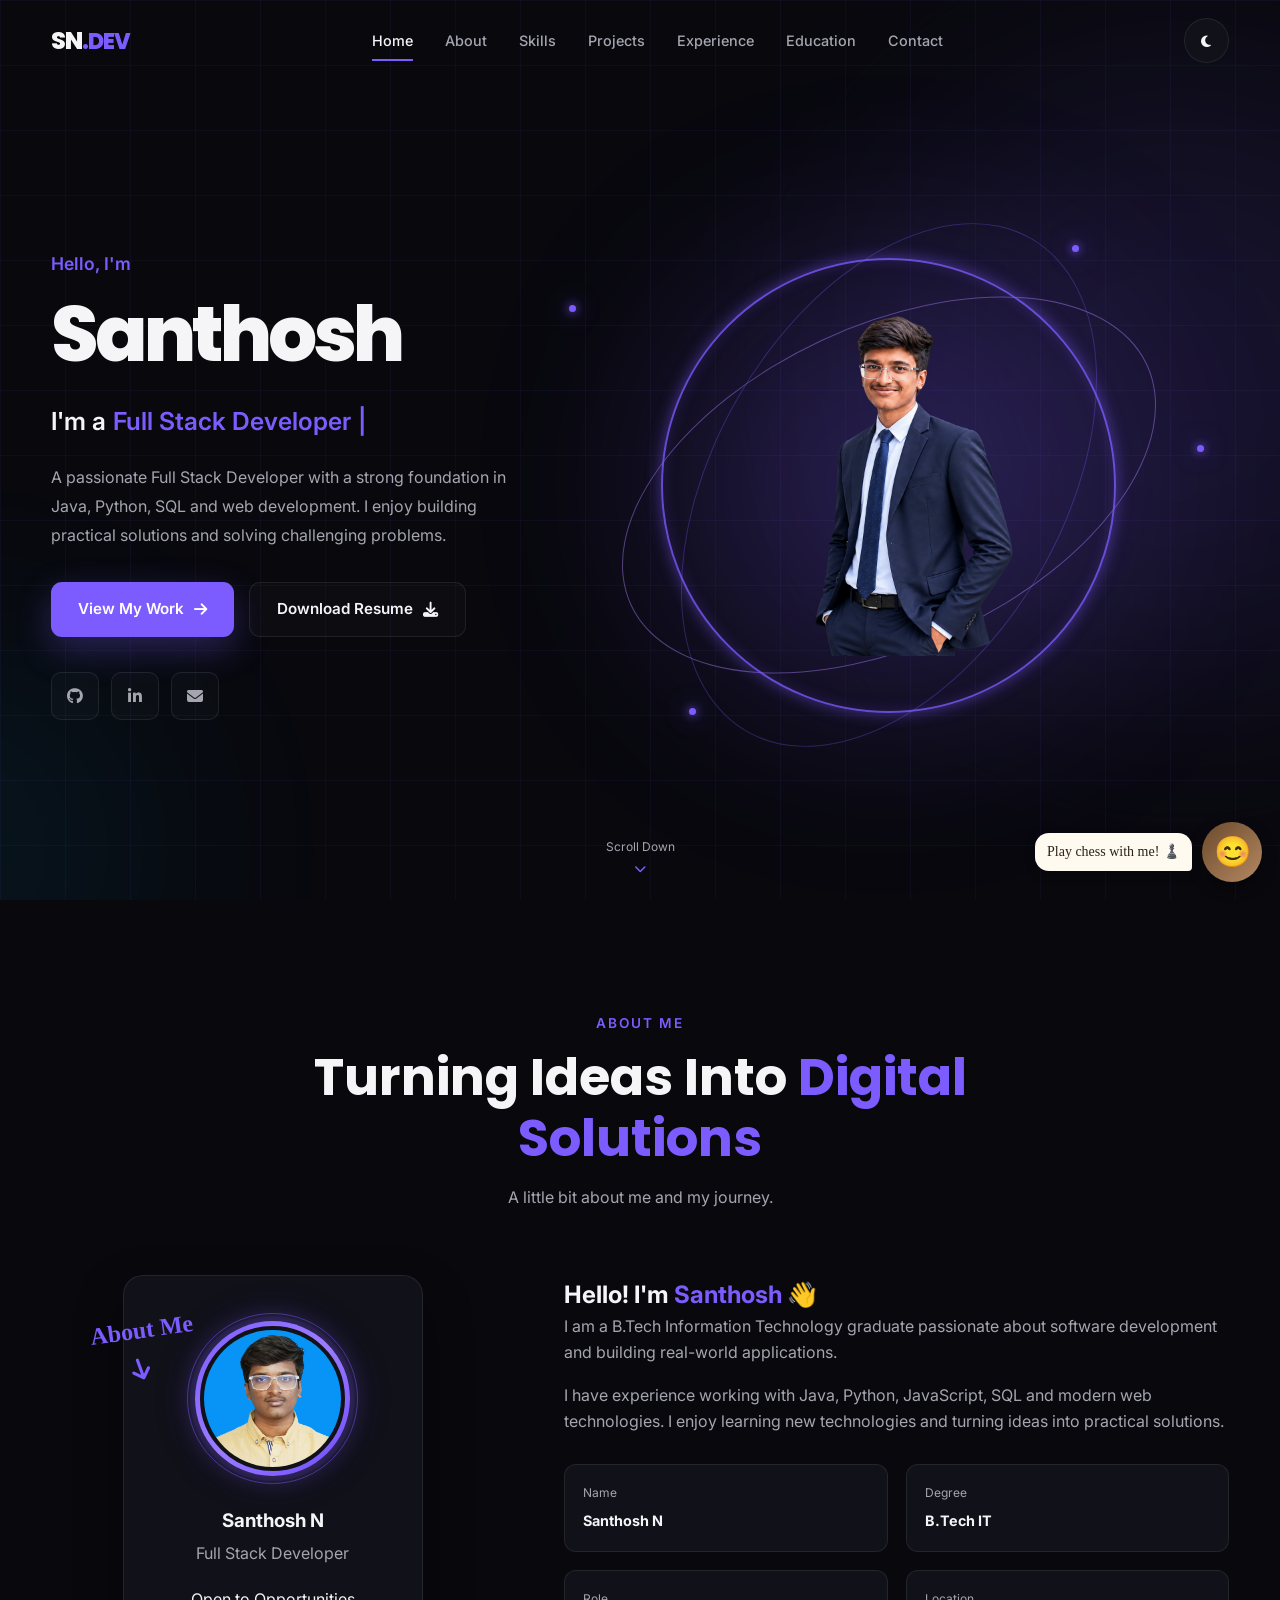
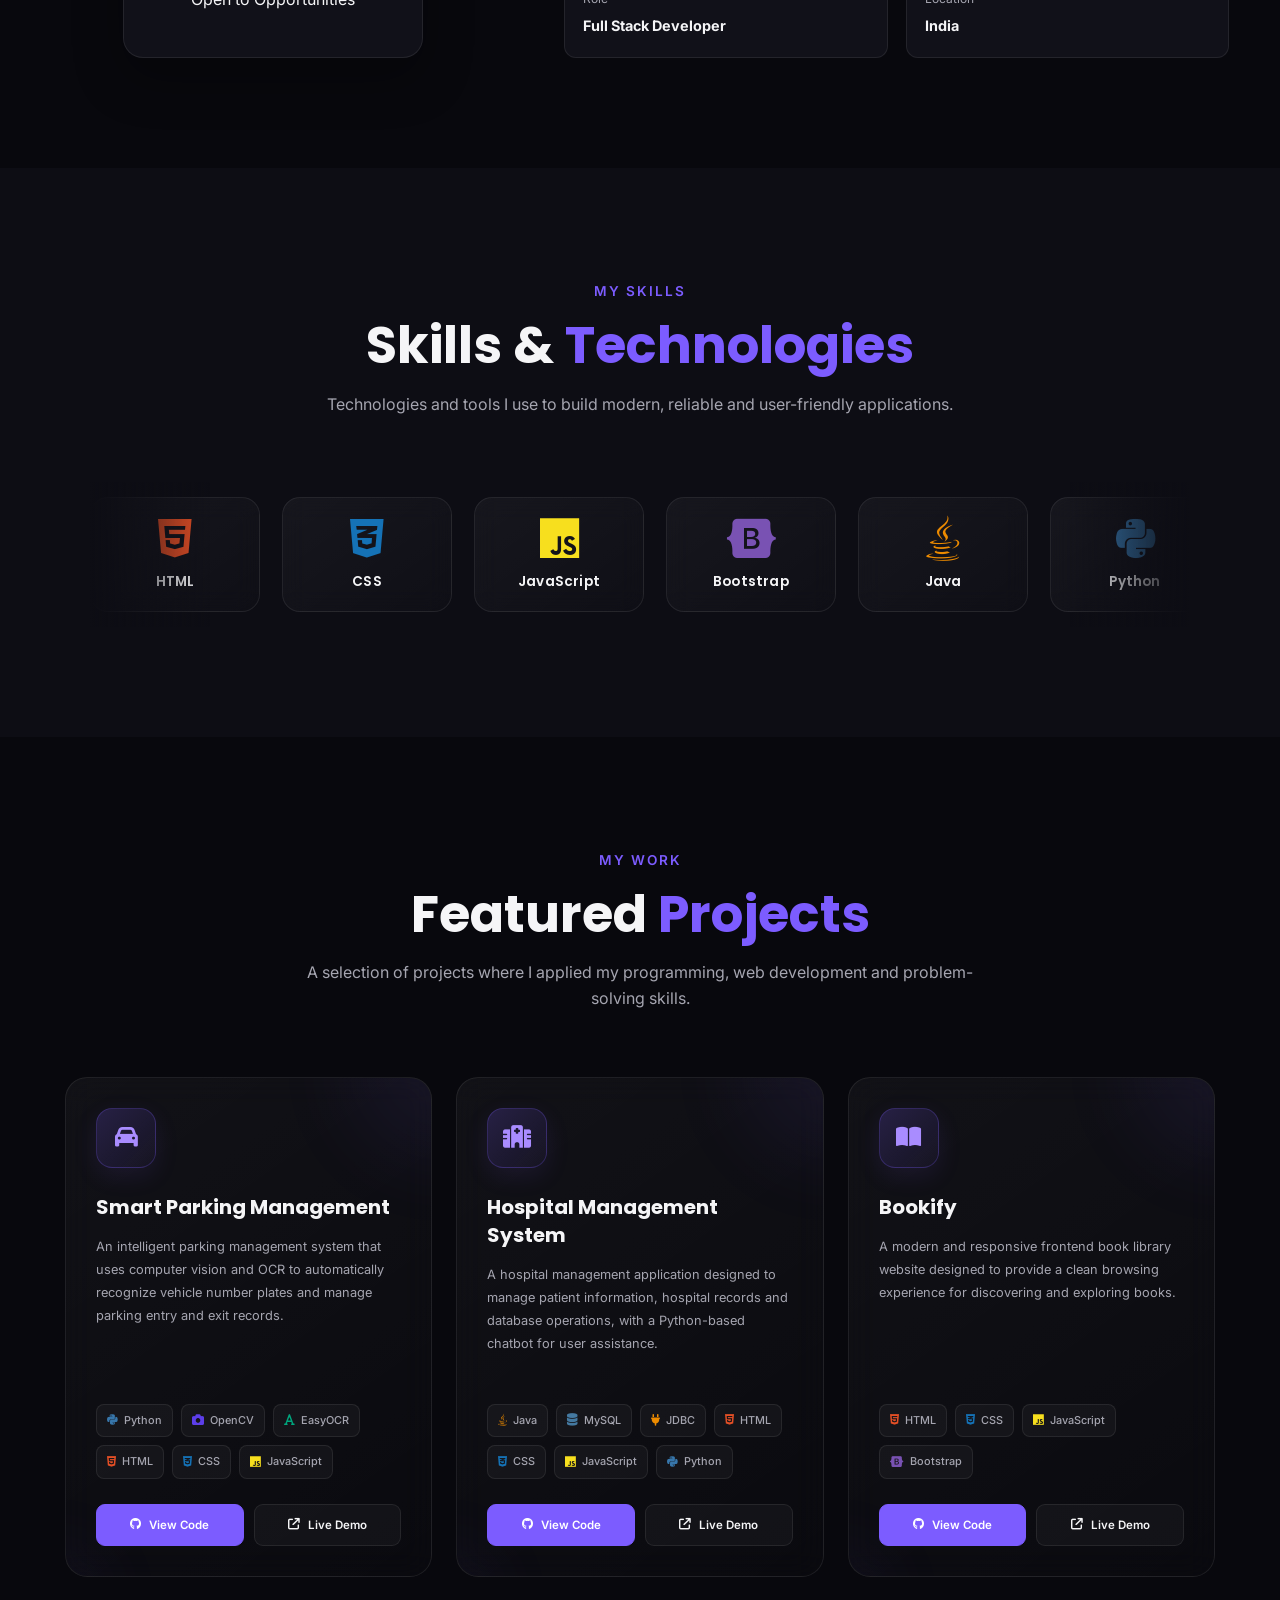
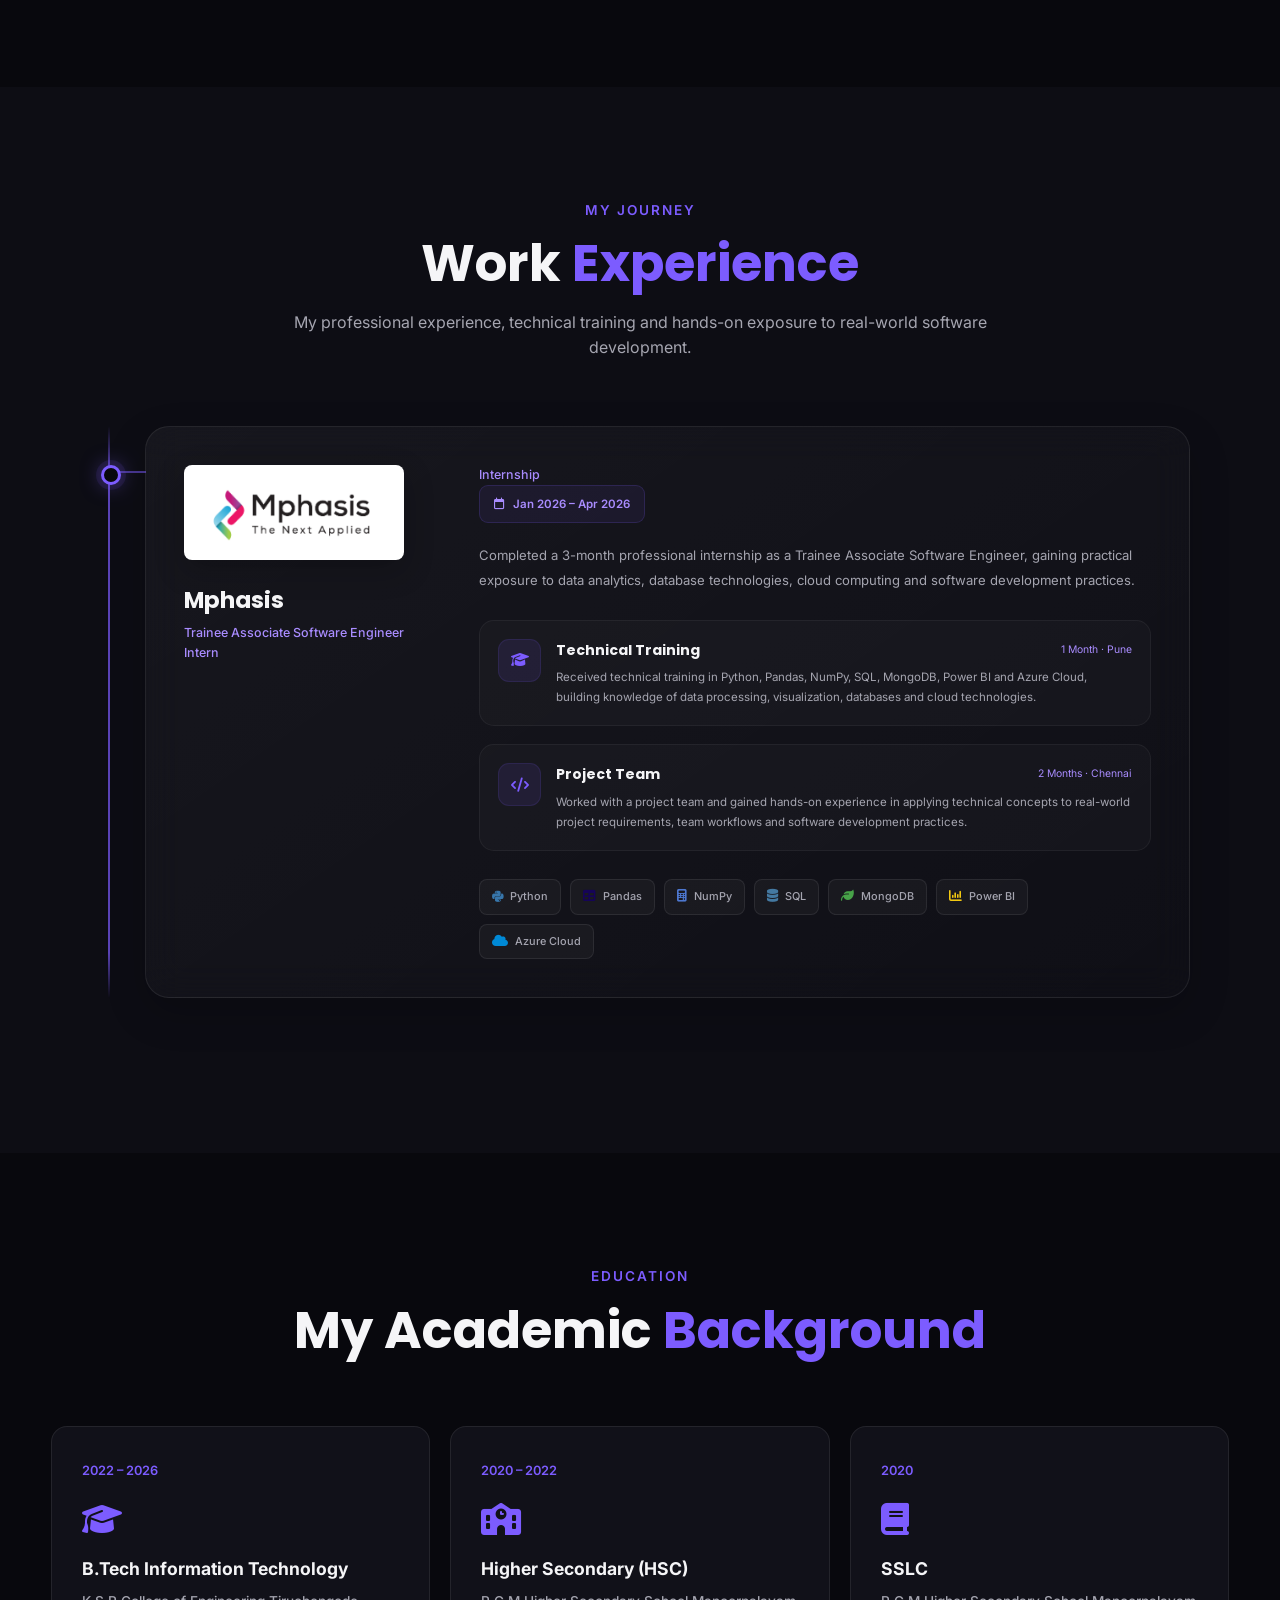
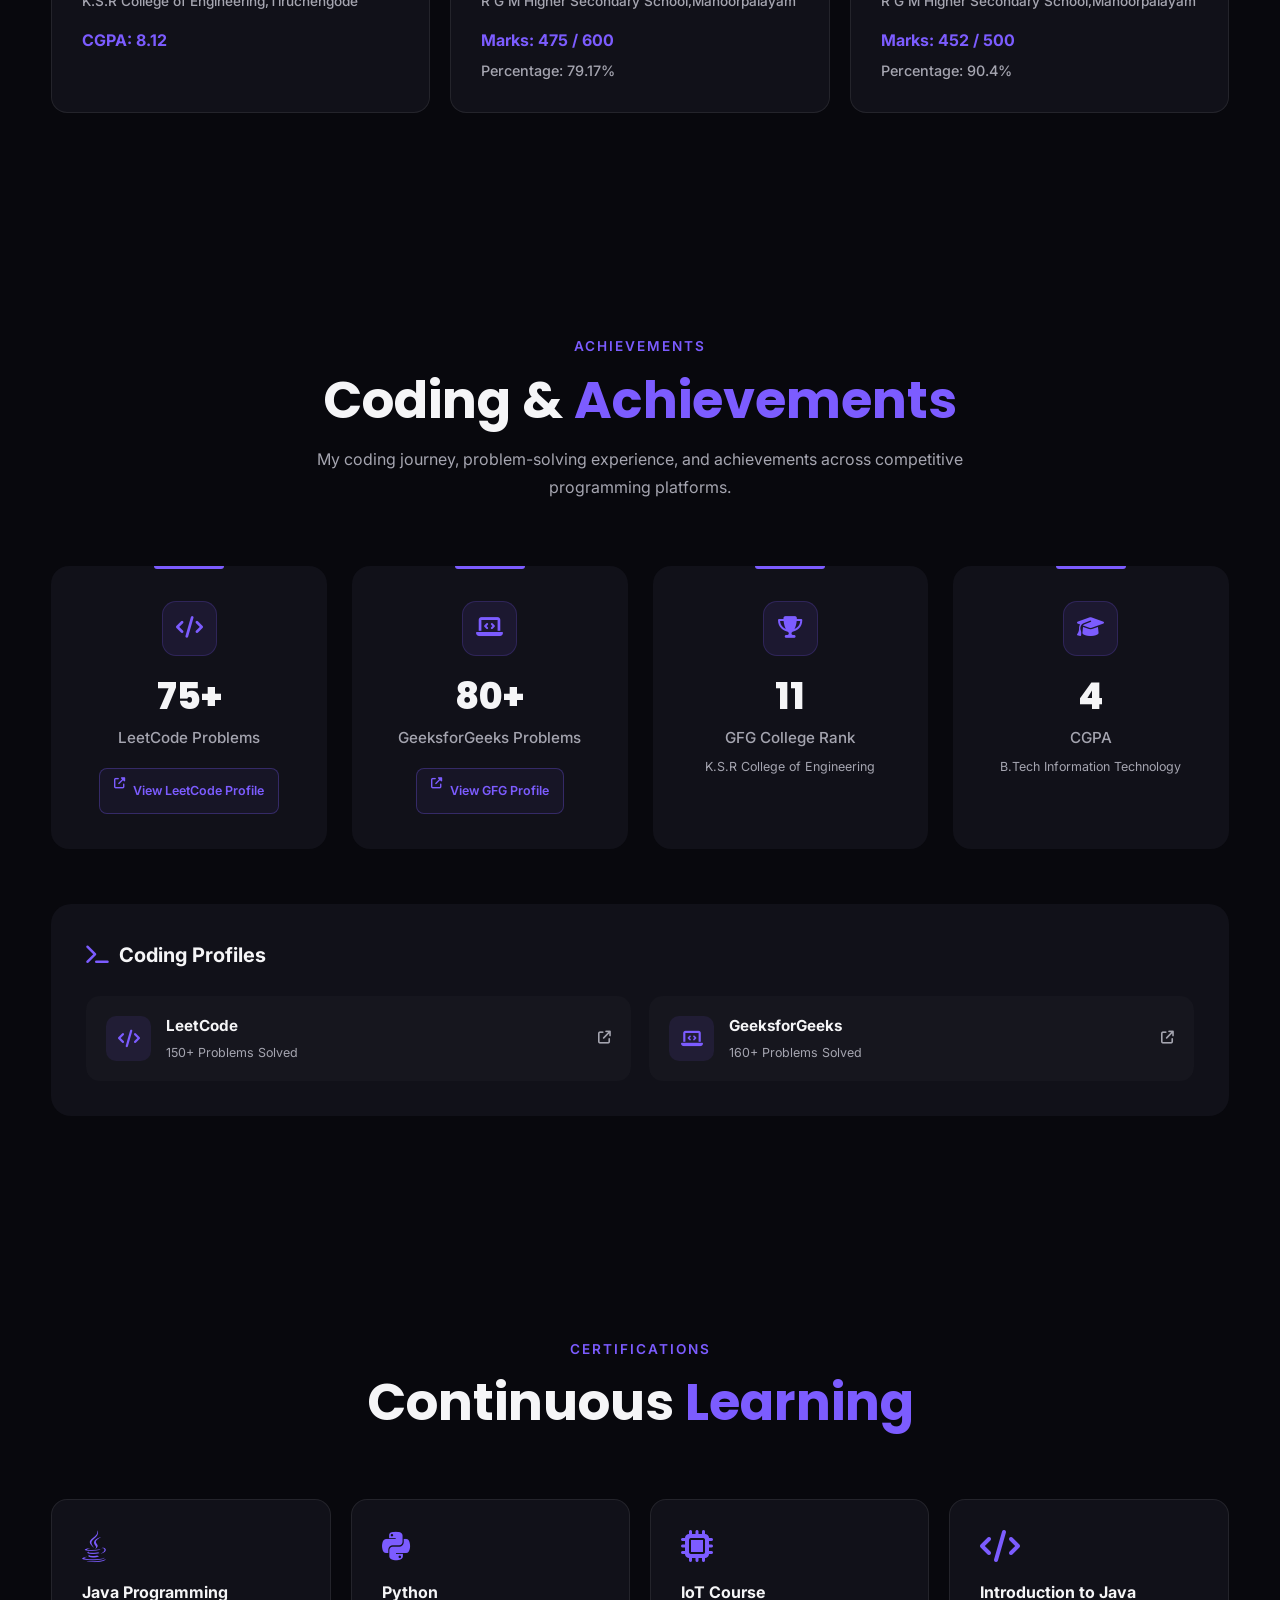
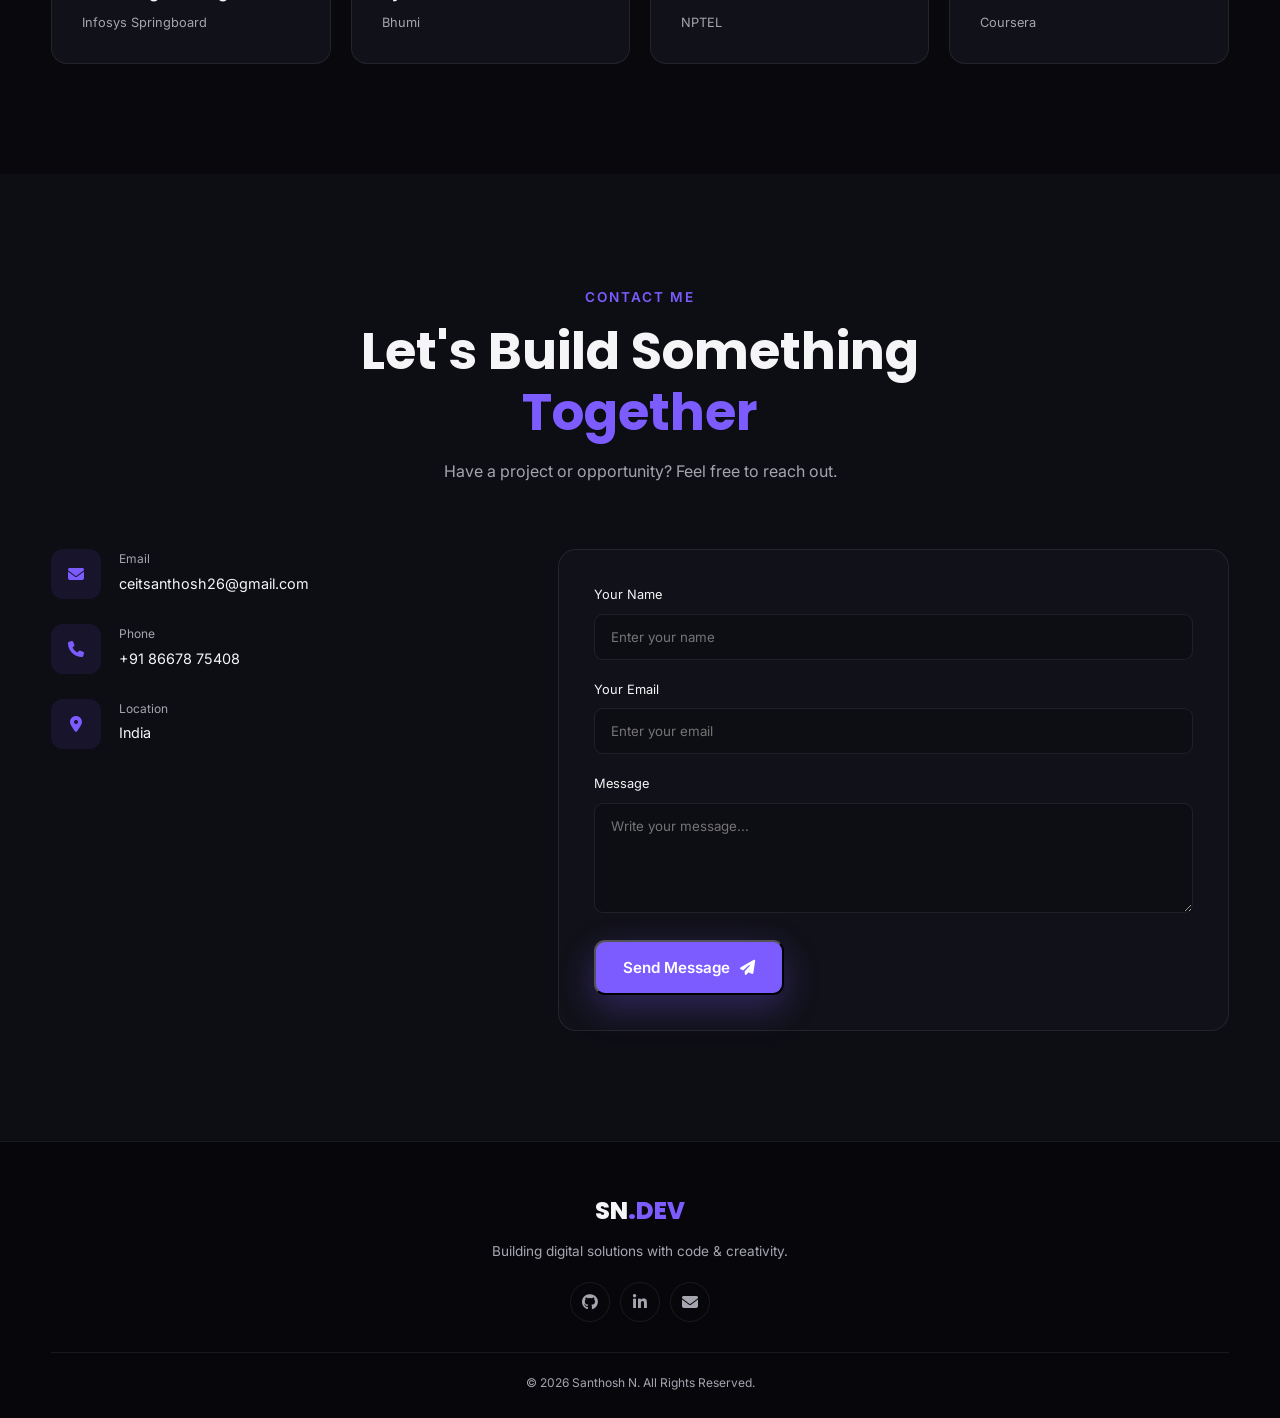
==== commit ab35197d: "Add chess game" ====
--- a/index.html
+++ b/index.html
@@ -1,1879 +1,1959 @@
-<!DOCTYPE html>
-<html lang="en">
-
-<head>
-    <meta charset="UTF-8">
-    
-    <meta name="viewport"
-          content="width=device-width, initial-scale=1.0">
-
-    <meta name="description"
-          content="Santhosh N - Full Stack Developer Portfolio">
-
-    <meta name="keywords"
-          content="Santhosh N, Full Stack Developer, Web Developer, Java Developer, Software Developer">
-
-    <meta name="author"
-          content="Santhosh N">
-
-    <title>Santhosh N | Portfolio</title>
-
-    <!-- Google Fonts -->
-    <link rel="preconnect" href="https://fonts.googleapis.com">
-
-    <link rel="preconnect"
-          href="https://fonts.gstatic.com"
-          crossorigin>
-
-    <link href="https://fonts.googleapis.com/css2?family=Inter:wght@400;500;600;700;800&family=Poppins:wght@400;500;600;700;800&display=swap"
-          rel="stylesheet">
-
-    <!-- Font Awesome -->
-    <link rel="stylesheet"
-          href="https://cdnjs.cloudflare.com/ajax/libs/font-awesome/6.5.2/css/all.min.css">
-
-    <!-- CSS -->
-    <link rel="stylesheet" href="style.css">
-</head>
-
-
-<body>
-
-    <!-- ================= PRELOADER ================= -->
-
-    <div class="preloader" id="preloader">
-        <div class="loader-logo">SN<span>.DEV</span></div>
-        <div class="loader-line"></div>
-    </div>
-
-
-    <!-- ================= NAVBAR ================= -->
-
-    <header class="header" id="header">
-
-        <div class="container nav-container">
-
-            <!-- Logo -->
-            <a href="#home" class="logo">
-                <span>SN</span><em>.DEV</em>
-            </a>
-
-
-            <!-- Navigation -->
-            <nav class="navbar" id="navbar">
-
-                <a href="#home" class="nav-link active">
-                    Home
-                </a>
-
-                <a href="#about" class="nav-link">
-                    About
-                </a>
-
-                <a href="#skills" class="nav-link">
-                    Skills
-                </a>
-
-                <a href="#projects" class="nav-link">
-                    Projects
-                </a>
-
-                <a href="#experience" class="nav-link">
-                    Experience
-                </a>
-
-                <a href="#education" class="nav-link">
-                    Education
-                </a>
-
-                <a href="#contact" class="nav-link">
-                    Contact
-                </a>
-
-            </nav>
-
-
-            <!-- Theme Toggle -->
-            <button class="theme-toggle"
-                    id="theme-toggle"
-                    aria-label="Toggle theme">
-
-                <i class="fas fa-moon"></i>
-
-            </button>
-
-
-            <!-- Mobile Menu -->
-            <button class="menu-toggle"
-                    id="menu-toggle"
-                    aria-label="Open menu">
-
-                <span></span>
-                <span></span>
-                <span></span>
-
-            </button>
-
-        </div>
-
-    </header>
-
-
-
-    <!-- ================= HERO ================= -->
-
-    <section id="home" class="hero">
-
-        <div class="hero-bg">
-
-            <div class="hero-grid"></div>
-
-            <div class="hero-glow hero-glow-left"></div>
-
-            <div class="hero-glow hero-glow-right"></div>
-
-        </div>
-
-
-        <div class="container hero-container">
-
-
-            <!-- LEFT SIDE -->
-
-            <div class="hero-content reveal">
-
-                <div class="hero-greeting">
-                    Hello, I'm
-                </div>
-
-
-                <h1>
-                    Santhosh
-                    <span></span>
-                </h1>
-
-
-                <div class="hero-role">
-
-                    <span>I'm a</span>
-
-                    <span id="typing-text">
-                        Full Stack Developer
-                    </span>
-
-                    <span class="typing-cursor">|</span>
-
-                </div>
-
-
-                <p class="hero-description">
-
-                    A passionate Full Stack Developer with a strong
-                    foundation in Java, Python, SQL and web development.
-                    I enjoy building practical solutions and solving
-                    challenging problems.
-
-                </p>
-
-
-                <div class="hero-buttons">
-
-                    <a href="#projects"
-                       class="btn btn-primary">
-
-                        View My Work
-
-                        <i class="fas fa-arrow-right"></i>
-
-                    </a>
-
-
-                    <a href="assets/resume.pdf"
-                       class="btn btn-outline"
-                       download>
-
-                        Download Resume
-
-                        <i class="fas fa-download"></i>
-
-                    </a>
-
-                </div>
-
-
-                <!-- Social -->
-
-                <div class="hero-social">
-
-                    <a href="https://github.com/N-SANTHOSN-Dev"
-                       target="_blank"
-                       rel="noopener noreferrer"
-                       aria-label="GitHub">
-
-                        <i class="fab fa-github"></i>
-
-                    </a>
-
-
-                    <a href="https://www.linkedin.com/in/santhosh-n-474422269/"
-                       target="_blank"
-                       rel="noopener noreferrer"
-                       aria-label="LinkedIn">
-
-                        <i class="fab fa-linkedin-in"></i>
-
-                    </a>
-
-
-                    <a href="mailto:ceitsanthosh26@gmail.com"
-                       aria-label="Email">
-
-                        <i class="fas fa-envelope"></i>
-
-                    </a>
-
-                </div>
-
-            </div>
-
-
-
-           <!-- ================= RIGHT SIDE PHOTO ================= -->
-
-<div class="hero-visual reveal">
-
-    <div class="photo-wrapper">
-
-        <!-- Background Glow -->
-        <div class="photo-glow"></div>
-
-
-        <!-- Animated Purple Rings -->
-        <div class="photo-orbit orbit-one"></div>
-        <div class="photo-orbit orbit-two"></div>
-        <div class="photo-orbit orbit-three"></div>
-
-
-        <!-- Profile Photo -->
-        <div class="profile-image-container">
-
-            <img
-                src="assets/photo.png"
-                alt="Santhosh N - Full Stack Developer"
-                class="profile-image"
-            >
-
-        </div>
-
-
-        <!-- Floating Particles -->
-        <span class="particle particle-one"></span>
-        <span class="particle particle-two"></span>
-        <span class="particle particle-three"></span>
-        <span class="particle particle-four"></span>
-
-    </div>
-
-</div>
-
-        </div>
-
-
-        <!-- Scroll -->
-
-        <a href="#about" class="scroll-down">
-
-            <span>Scroll Down</span>
-
-            <i class="fas fa-chevron-down"></i>
-
-        </a>
-
-    </section>
-
-
-
-    <!-- ================= ABOUT ================= -->
-
-    <section id="about" class="section">
-
-        <div class="container">
-
-            <div class="section-heading reveal">
-
-                <span class="section-tag">
-                    About Me
-                </span>
-
-                <h2>
-                    Turning Ideas Into
-                    <span>Digital Solutions</span>
-                </h2>
-
-                <p>
-                    A little bit about me and my journey.
-                </p>
-
-            </div>
-
-
-            <div class="about-grid">
-
-
-                <div class="about-image reveal">
-
-                    <div class="about-card">
-
-    <div class="about-avatar">
-        <img src="assets/image.jpeg" alt="Santhosh N">
-
-        <div class="about-me-label">
-            <span>About Me</span>
-            <i class="fas fa-arrow-down"></i>
-        </div>
-    </div>
-
-    <h3>Santhosh N</h3>
-
-    <p>Full Stack Developer</p>
-
-    <div class="availability">
-        <span></span>
-        Open to Opportunities
-    </div>
-
-</div>
-
-                </div>
-
-
-
-                <div class="about-content reveal">
-
-                    <h2 class="hello-animation">
-    Hello! I'm <span>Santhosh</span> <span class="wave">👋</span>
-</h2>
-
-                    <p>
-                        I am a B.Tech Information Technology graduate
-                        passionate about software development and
-                        building real-world applications.
-                    </p>
-
-                    <p>
-                        I have experience working with Java, Python,
-                        JavaScript, SQL and modern web technologies.
-                        I enjoy learning new technologies and turning
-                        ideas into practical solutions.
-                    </p>
-
-
-                    <div class="about-info">
-
-                        <div>
-                            <span>Name</span>
-                            <strong>Santhosh N</strong>
-                        </div>
-
-                        <div>
-                            <span>Degree</span>
-                            <strong>B.Tech IT</strong>
-                        </div>
-
-                        <div>
-                            <span>Role</span>
-                            <strong>Full Stack Developer</strong>
-                        </div>
-
-                        <div>
-                            <span>Location</span>
-                            <strong>India</strong>
-                        </div>
-
-                    </div>
-
-                </div>
-
-            </div>
-
-        </div>
-
-    </section>
-
-
-
-    <!-- =========================
-     SKILLS SECTION
-========================= -->
-<section class="section section-alt" id="skills">
-
-    <div class="container">
-
-        <div class="section-heading reveal">
-            <span class="section-tag">My Skills</span>
-
-            <h2>
-                Skills & <span>Technologies</span>
-            </h2>
-
-            <p>
-                Technologies and tools I use to build modern,
-                reliable and user-friendly applications.
-            </p>
-        </div>
-
-
-        <div class="skills-slider reveal">
-
-            <div class="skills-track">
-
-                <!-- HTML -->
-                <div class="skill-slide">
-                    <i class="fab fa-html5 html-icon"></i>
-                    <span>HTML</span>
-                </div>
-
-                <!-- CSS -->
-                <div class="skill-slide">
-                    <i class="fab fa-css3-alt css-icon"></i>
-                    <span>CSS</span>
-                </div>
-
-                <!-- JAVASCRIPT -->
-                <div class="skill-slide">
-                    <i class="fab fa-js js-icon"></i>
-                    <span>JavaScript</span>
-                </div>
-
-                <!-- BOOTSTRAP -->
-                <div class="skill-slide">
-                    <i class="fab fa-bootstrap bootstrap-icon"></i>
-                    <span>Bootstrap</span>
-                </div>
-
-                <!-- JAVA -->
-                <div class="skill-slide">
-                    <i class="fab fa-java java-icon"></i>
-                    <span>Java</span>
-                </div>
-
-                <!-- PYTHON -->
-                <div class="skill-slide">
-                    <i class="fab fa-python python-icon"></i>
-                    <span>Python</span>
-                </div>
-
-                <!-- SQL -->
-                <div class="skill-slide">
-                    <i class="fas fa-database sql-icon"></i>
-                    <span>SQL</span>
-                </div>
-
-                <!-- POWER BI -->
-                <div class="skill-slide">
-                    <i class="fas fa-chart-column powerbi-icon"></i>
-                    <span>Power BI</span>
-                </div>
-
-                <!-- POSTMAN -->
-                <div class="skill-slide">
-                    <i class="fas fa-paper-plane postman-icon"></i>
-                    <span>Postman</span>
-                </div>
-
-                <!-- GIT -->
-                <div class="skill-slide">
-                    <i class="fab fa-git-alt git-icon"></i>
-                    <span>Git</span>
-                </div>
-
-                <!-- GITHUB -->
-                <div class="skill-slide">
-                    <i class="fab fa-github github-icon"></i>
-                    <span>GitHub</span>
-                </div>
-
-                <!-- VS CODE -->
-                <div class="skill-slide">
-                    <i class="fas fa-code vscode-icon"></i>
-                    <span>VS Code</span>
-                </div>
-
-
-                <!-- DUPLICATE SET FOR SEAMLESS LOOP -->
-
-                <div class="skill-slide">
-                    <i class="fab fa-html5 html-icon"></i>
-                    <span>HTML</span>
-                </div>
-
-                <div class="skill-slide">
-                    <i class="fab fa-css3-alt css-icon"></i>
-                    <span>CSS</span>
-                </div>
-
-                <div class="skill-slide">
-                    <i class="fab fa-js js-icon"></i>
-                    <span>JavaScript</span>
-                </div>
-
-                <div class="skill-slide">
-                    <i class="fab fa-bootstrap bootstrap-icon"></i>
-                    <span>Bootstrap</span>
-                </div>
-
-                <div class="skill-slide">
-                    <i class="fab fa-java java-icon"></i>
-                    <span>Java</span>
-                </div>
-
-                <div class="skill-slide">
-                    <i class="fab fa-python python-icon"></i>
-                    <span>Python</span>
-                </div>
-
-                <div class="skill-slide">
-                    <i class="fas fa-database sql-icon"></i>
-                    <span>SQL</span>
-                </div>
-
-                <div class="skill-slide">
-                    <i class="fas fa-chart-column powerbi-icon"></i>
-                    <span>Power BI</span>
-                </div>
-
-                <div class="skill-slide">
-                    <i class="fas fa-paper-plane postman-icon"></i>
-                    <span>Postman</span>
-                </div>
-
-                <div class="skill-slide">
-                    <i class="fab fa-git-alt git-icon"></i>
-                    <span>Git</span>
-                </div>
-
-                <div class="skill-slide">
-                    <i class="fab fa-github github-icon"></i>
-                    <span>GitHub</span>
-                </div>
-
-                <div class="skill-slide">
-                    <i class="fas fa-code vscode-icon"></i>
-                    <span>VS Code</span>
-                </div>
-
-            </div>
-
-        </div>
-
-    </div>
-
-</section> 
-
-<!-- =========================
-     PROJECTS SECTION
-========================= -->
-
-<section class="section" id="projects">
-
-    <div class="container">
-
-        <!-- SECTION HEADING -->
-        <div class="section-heading reveal">
-
-            <span class="section-tag">
-                My Work
-            </span>
-
-            <h2>
-                Featured <span>Projects</span>
-            </h2>
-
-            <p>
-                A selection of projects where I applied my
-                programming, web development and problem-solving skills.
-            </p>
-
-        </div>
-
-
-        <!-- =========================
-             PROJECTS GRID
-        ========================= -->
-
-        <div class="projects-grid">
-
-
-            <!-- =================================================
-                 PROJECT 01
-            ================================================== -->
-
-            <article class="project-card reveal">
-
-                <div class="project-icon">
-                    <i class="fas fa-car"></i>
-                </div>
-
-
-                <div class="project-content">
-
-                    <h3>
-                        Smart Parking Management
-                    </h3>
-
-
-                    <p>
-                        An intelligent parking management system that
-                        uses computer vision and OCR to automatically
-                        recognize vehicle number plates and manage
-                        parking entry and exit records.
-                    </p>
-
-
-                    <!-- TECH STACK -->
-
-                    <div class="project-tech">
-
-                        <span class="tech-btn python">
-                            <i class="fab fa-python"></i>
-                            Python
-                        </span>
-
-                        <span class="tech-btn opencv">
-                            <i class="fas fa-camera"></i>
-                            OpenCV
-                        </span>
-
-                        <span class="tech-btn easyocr">
-                            <i class="fas fa-font"></i>
-                            EasyOCR
-                        </span>
-
-                        <span class="tech-btn html">
-                            <i class="fab fa-html5"></i>
-                            HTML
-                        </span>
-
-                        <span class="tech-btn css">
-                            <i class="fab fa-css3-alt"></i>
-                            CSS
-                        </span>
-
-                        <span class="tech-btn javascript">
-                            <i class="fab fa-js"></i>
-                            JavaScript
-                        </span>
-
-                    </div>
-
-
-                    <!-- PROJECT ACTIONS -->
-
-                    <div class="project-actions">
-
-                        <!-- View Code -->
-
-                        <button
-                            type="button"
-                            class="project-btn primary"
-                            onclick="showProjectMessage('Smart Parking Management', 'code')">
-
-                            <i class="fab fa-github"></i>
-
-                            View Code
-
-                        </button>
-
-
-                        <!-- Live Demo -->
-
-                        <button
-                            type="button"
-                            class="project-btn secondary"
-                            onclick="showProjectMessage('Smart Parking Management', 'demo')">
-
-                            <i class="fas fa-arrow-up-right-from-square"></i>
-
-                            Live Demo
-
-                        </button>
-
-                    </div>
-
-                </div>
-
-            </article>
-
-
-
-            <!-- =================================================
-                 PROJECT 02
-            ================================================== -->
-
-            <article class="project-card reveal">
-
-                <div class="project-icon">
-                    <i class="fas fa-hospital"></i>
-                </div>
-
-
-                <div class="project-content">
-
-                    <h3>
-                        Hospital Management System
-                    </h3>
-
-
-                    <p>
-                        A hospital management application designed
-                        to manage patient information, hospital records
-                        and database operations, with a Python-based
-                        chatbot for user assistance.
-                    </p>
-
-
-                    <!-- TECH STACK -->
-
-                    <div class="project-tech">
-
-                        <span class="tech-btn java">
-                            <i class="fab fa-java"></i>
-                            Java
-                        </span>
-
-                        <span class="tech-btn mysql">
-                            <i class="fas fa-database"></i>
-                            MySQL
-                        </span>
-
-                        <span class="tech-btn jdbc">
-                            <i class="fas fa-plug"></i>
-                            JDBC
-                        </span>
-
-                        <span class="tech-btn html">
-                            <i class="fab fa-html5"></i>
-                            HTML
-                        </span>
-
-                        <span class="tech-btn css">
-                            <i class="fab fa-css3-alt"></i>
-                            CSS
-                        </span>
-
-                        <span class="tech-btn javascript">
-                            <i class="fab fa-js"></i>
-                            JavaScript
-                        </span>
-
-                        <span class="tech-btn python">
-                            <i class="fab fa-python"></i>
-                            Python
-                        </span>
-
-                    </div>
-
-
-                    <!-- PROJECT ACTIONS -->
-
-                    <div class="project-actions">
-
-                        <!-- View Code -->
-
-                        <button
-                            type="button"
-                            class="project-btn primary"
-                            onclick="showProjectMessage('Hospital Management System', 'code')">
-
-                            <i class="fab fa-github"></i>
-
-                            View Code
-
-                        </button>
-
-
-                        <!-- Live Demo -->
-
-                        <button
-                            type="button"
-                            class="project-btn secondary"
-                            onclick="showProjectMessage('Hospital Management System', 'demo')">
-
-                            <i class="fas fa-arrow-up-right-from-square"></i>
-
-                            Live Demo
-
-                        </button>
-
-                    </div>
-
-                </div>
-
-            </article>
-
-
-
-            <!-- =================================================
-                 PROJECT 03
-            ================================================== -->
-
-            <article class="project-card reveal">
-
-                <div class="project-icon">
-                    <i class="fas fa-book-open"></i>
-                </div>
-
-
-                <div class="project-content">
-
-                    <h3>
-                        Bookify
-                    </h3>
-
-
-                    <p>
-                        A modern and responsive frontend book library
-                        website designed to provide a clean browsing
-                        experience for discovering and exploring books.
-                    </p>
-
-
-                    <!-- TECH STACK -->
-
-                    <div class="project-tech">
-
-                        <span class="tech-btn html">
-                            <i class="fab fa-html5"></i>
-                            HTML
-                        </span>
-
-                        <span class="tech-btn css">
-                            <i class="fab fa-css3-alt"></i>
-                            CSS
-                        </span>
-
-                        <span class="tech-btn javascript">
-                            <i class="fab fa-js"></i>
-                            JavaScript
-                        </span>
-
-                        <span class="tech-btn bootstrap">
-                            <i class="fab fa-bootstrap"></i>
-                            Bootstrap
-                        </span>
-
-                    </div>
-
-
-                    <!-- PROJECT ACTIONS -->
-
-                    <div class="project-actions">
-
-                        <!-- View Code -->
-
-                        <button
-                            type="button"
-                            class="project-btn primary"
-                            onclick="showProjectMessage('Bookify', 'code')">
-
-                            <i class="fab fa-github"></i>
-
-                            View Code
-
-                        </button>
-
-
-                        <!-- Live Demo -->
-
-                        <button
-                            type="button"
-                            class="project-btn secondary"
-                            onclick="showProjectMessage('Bookify', 'demo')">
-
-                            <i class="fas fa-arrow-up-right-from-square"></i>
-
-                            Live Demo
-
-                        </button>
-
-                    </div>
-
-                </div>
-
-            </article>
-
-
-        </div>
-
-    </div>
-
-
-    <!-- =====================================================
-         UNDER DEVELOPMENT MODAL
-    ====================================================== -->
-
-    <div
-        class="project-modal"
-        id="project-modal"
-        aria-hidden="true">
-
-        <div class="project-modal-overlay"
-             onclick="closeProjectMessage()">
-        </div>
-
-
-        <div class="project-modal-box">
-
-            <!-- Close -->
-
-            <button
-                type="button"
-                class="project-modal-close"
-                onclick="closeProjectMessage()"
-                aria-label="Close">
-
-                <i class="fas fa-xmark"></i>
-
-            </button>
-
-
-            <!-- Icon -->
-
-            <div class="project-modal-icon">
-
-                <i class="fas fa-code"></i>
-
-            </div>
-
-
-            <!-- Title -->
-
-            <h3 id="project-modal-title">
-                Project Under Development
-            </h3>
-
-
-            <!-- Message -->
-
-            <p id="project-modal-message">
-
-                This project is currently under development.
-                Please try again later.
-
-            </p>
-
-
-            <!-- Button -->
-
-            <button
-                type="button"
-                class="project-modal-button"
-                onclick="closeProjectMessage()">
-
-                <i class="fas fa-check"></i>
-
-                Okay
-
-            </button>
-
-        </div>
-
-    </div>
-
-</section>
-
-    <!-- =========================
-     EXPERIENCE SECTION
-========================= -->
-<section class="section section-alt" id="experience">
-
-    <div class="container">
-
-        <!-- SECTION HEADING -->
-        <div class="section-heading reveal">
-
-            <span class="section-tag">My Journey</span>
-
-            <h2>
-                Work <span>Experience</span>
-            </h2>
-
-            <p>
-                My professional experience, technical training and
-                hands-on exposure to real-world software development.
-            </p>
-
-        </div>
-
-
-        <!-- EXPERIENCE -->
-        <div class="experience-wrapper reveal">
-
-            <div class="experience-card">
-
-                <!-- =========================================
-                     LEFT SIDE
-                ========================================== -->
-                <div class="experience-left">
-
-                    <div class="company-logo">
-    <img src="assets/Screenshot 2026-09-04 214704.png" alt="Mphasis Logo">
-</div>
-
-                    <div class="experience-company">
-
-                        <h3>Mphasis</h3>
-
-                        <span>
-                            Trainee Associate Software Engineer
-                        </span>
-
-                    </div>
-
-                </div>
-
-
-                <!-- =========================================
-                     RIGHT SIDE
-                ========================================== -->
-                <div class="experience-right">
-
-                    <!-- DATE -->
-                    <div class="experience-date">
-
-                        <i class="far fa-calendar"></i>
-
-                        Jan 2026 – Apr 2026
-
-                    </div>
-
-
-                    <!-- DESCRIPTION -->
-                    <p class="experience-description">
-
-                        Completed a 3-month professional internship as
-                        a Trainee Associate Software Engineer, gaining
-                        practical exposure to data analytics, database
-                        technologies, cloud computing and software
-                        development practices.
-
-                    </p>
-
-
-                    <!-- =====================================
-                         EXPERIENCE PHASES
-                    ====================================== -->
-                    <div class="experience-phases">
-
-
-                        <!-- TRAINING -->
-                        <div class="experience-phase">
-
-                            <div class="phase-icon">
-
-                                <i class="fas fa-graduation-cap"></i>
-
-                            </div>
-
-
-                            <div class="phase-content">
-
-                                <div class="phase-heading">
-
-                                    <h4>
-                                        Technical Training
-                                    </h4>
-
-                                    <span>
-                                        1 Month · Pune
-                                    </span>
-
-                                </div>
-
-
-                                <p>
-
-                                    Received technical training in
-                                    Python, Pandas, NumPy, SQL, MongoDB,
-                                    Power BI and Azure Cloud, building
-                                    knowledge of data processing,
-                                    visualization, databases and cloud
-                                    technologies.
-
-                                </p>
-
-                            </div>
-
-                        </div>
-
-
-                        <!-- PROJECT TEAM -->
-                        <div class="experience-phase">
-
-                            <div class="phase-icon">
-
-                                <i class="fas fa-code"></i>
-
-                            </div>
-
-
-                            <div class="phase-content">
-
-                                <div class="phase-heading">
-
-                                    <h4>
-                                        Project Team
-                                    </h4>
-
-                                    <span>
-                                        2 Months · Chennai
-                                    </span>
-
-                                </div>
-
-
-                                <p>
-
-                                    Worked with a project team and
-                                    gained hands-on experience in
-                                    applying technical concepts to
-                                    real-world project requirements,
-                                    team workflows and software
-                                    development practices.
-
-                                </p>
-
-                            </div>
-
-                        </div>
-
-                    </div>
-
-
-                    <!-- =====================================
-                         TECHNOLOGIES
-                    ====================================== -->
-                    <div class="experience-tech">
-
-                        <!-- Python -->
-                        <span>
-                            <i class="fab fa-python"></i>
-                            Python
-                        </span>
-
-
-                        <!-- Pandas -->
-                        <span>
-                            <i class="fas fa-table"></i>
-                            Pandas
-                        </span>
-
-
-                        <!-- NumPy -->
-                        <span>
-                            <i class="fas fa-calculator"></i>
-                            NumPy
-                        </span>
-
-
-                        <!-- SQL -->
-                        <span>
-                            <i class="fas fa-database"></i>
-                            SQL
-                        </span>
-
-
-                        <!-- MongoDB -->
-                        <span>
-                            <i class="fas fa-leaf"></i>
-                            MongoDB
-                        </span>
-
-
-                        <!-- Power BI -->
-                        <span>
-                            <i class="fas fa-chart-column"></i>
-                            Power BI
-                        </span>
-
-
-                        <!-- Azure -->
-                        <span>
-                            <i class="fas fa-cloud"></i>
-                            Azure Cloud
-                        </span>
-
-                    </div>
-
-                </div>
-
-            </div>
-
-        </div>
-
-    </div>
-
-</section>
-
-
-   <!-- ================= EDUCATION ================= -->
-
-<section id="education" class="section">
-
-    <div class="container">
-
-        <!-- Section Heading -->
-        <div class="section-heading reveal">
-
-            <span class="section-tag">
-                Education
-            </span>
-
-            <h2>
-                My Academic
-                <span>Background</span>
-            </h2>
-
-        </div>
-
-
-        <!-- Education Cards -->
-        <div class="education-grid">
-
-
-            <!-- B.Tech -->
-            <div class="education-card reveal">
-
-                <span class="education-year">
-                    2022 – 2026
-                </span>
-
-                <i class="fas fa-graduation-cap"></i>
-
-                <h3>
-                    B.Tech Information Technology
-                </h3>
-
-                <h4>
-                    K.S.R College of Engineering,Tiruchengode
-                </h4>
-
-                <strong>
-                    CGPA: 8.12
-                </strong>
-
-            </div>
-
-
-            <!-- HSC -->
-            <div class="education-card reveal">
-
-                <span class="education-year">
-                    2020 – 2022
-                </span>
-
-                <i class="fas fa-school"></i>
-
-                <h3>
-                    Higher Secondary (HSC)
-                </h3>
-
-                <h4>
-                    R G M Higher Secondary School,Manoorpalayam
-                </h4>
-
-                <strong>
-                    Marks: 475 / 600
-                </strong>
-
-                <p class="education-percentage">
-                    Percentage: 79.17%
-                </p>
-
-            </div>
-
-
-            <!-- SSLC -->
-            <div class="education-card reveal">
-
-                <span class="education-year">
-                    2020
-                </span>
-
-                <i class="fas fa-book"></i>
-
-                <h3>
-                    SSLC
-                </h3>
-
-                <h4>
-                    R G M Higher Secondary School,Manoorpalayam
-                </h4>
-
-                <strong>
-                    Marks: 452 / 500
-                </strong>
-
-                <p class="education-percentage">
-                    Percentage: 90.4%
-                </p>
-
-            </div>
-
-
-        </div>
-
-    </div>
-
-</section>
-
-
-<!-- ================= ACHIEVEMENTS ================= -->
-
-<section id="achievements" class="section">
-
-    <div class="container">
-
-        <!-- Section Heading -->
-        <div class="section-heading reveal">
-
-            <span class="section-tag">
-                Achievements
-            </span>
-
-            <h2>
-                Coding & <span>Achievements</span>
-            </h2>
-
-            <p>
-                My coding journey, problem-solving experience,
-                and achievements across competitive programming platforms.
-            </p>
-
-        </div>
-
-
-        <!-- Achievement Stats -->
-        <div class="stats-grid">
-
-
-            <!-- ================= LEETCODE ================= -->
-
-            <div class="stat-card reveal">
-
-                <i class="fas fa-code"></i>
-
-                <h3>
-                    <span class="counter"
-                          data-target="150">
-                        0
-                    </span>+
-                </h3>
-
-                <p>
-                    LeetCode Problems
-                </p>
-
-                <a href="https://leetcode.com/u/santhosh_192004/"
-                   target="_blank"
-                   rel="noopener noreferrer"
-                   class="achievement-link">
-
-                    <i class="fas fa-external-link-alt"></i>
-
-                    View LeetCode Profile
-
-                </a>
-
-            </div>
-
-
-            <!-- ================= GEEKSFORGEEKS ================= -->
-
-            <div class="stat-card reveal">
-
-                <i class="fas fa-laptop-code"></i>
-
-                <h3>
-                    <span class="counter"
-                          data-target="160">
-                        0
-                    </span>+
-                </h3>
-
-                <p>
-                    GeeksforGeeks Problems
-                </p>
-
-                <a href="https://www.geeksforgeeks.org/profile/ceitsanti77c"
-                   target="_blank"
-                   rel="noopener noreferrer"
-                   class="achievement-link">
-
-                    <i class="fas fa-external-link-alt"></i>
-
-                    View GFG Profile
-
-                </a>
-
-            </div>
-
-
-            <!-- ================= GFG COLLEGE RANK ================= -->
-
-            <div class="stat-card reveal">
-
-                <i class="fas fa-trophy"></i>
-
-                <h3>
-                    <span class="counter"
-                          data-target="23">
-                        0
-                    </span>
-                </h3>
-
-                <p>
-                    GFG College Rank
-                </p>
-
-                <span class="achievement-subtext">
-                    K.S.R College of Engineering
-                </span>
-
-            </div>
-
-
-            <!-- ================= CGPA ================= -->
-
-            <div class="stat-card reveal">
-
-                <i class="fas fa-graduation-cap"></i>
-
-                <h3>
-                    <span class="counter"
-                          data-target="8.12">
-                        0
-                    </span>
-                </h3>
-
-                <p>
-                    CGPA
-                </p>
-
-                <span class="achievement-subtext">
-                    B.Tech Information Technology
-                </span>
-
-            </div>
-
-
-        </div>
-
-
-        <!-- ================= CODING PROFILES ================= -->
-
-        <div class="coding-profiles reveal">
-
-            <h3>
-                <i class="fas fa-terminal"></i>
-                Coding Profiles
-            </h3>
-
-            <div class="profile-links">
-
-
-                <!-- LeetCode -->
-                <a href="https://leetcode.com/u/santhosh_192004/"
-                   target="_blank"
-                   rel="noopener noreferrer"
-                   class="coding-profile">
-
-                    <i class="fas fa-code"></i>
-
-                    <span>
-                        <strong>LeetCode</strong>
-                        <small>150+ Problems Solved</small>
-                    </span>
-
-                    <i class="fas fa-arrow-up-right-from-square profile-arrow"></i>
-
-                </a>
-
-
-                <!-- GeeksforGeeks -->
-                <a href="https://www.geeksforgeeks.org/profile/ceitsanti77c"
-                   target="_blank"
-                   rel="noopener noreferrer"
-                   class="coding-profile">
-
-                    <i class="fas fa-laptop-code"></i>
-
-                    <span>
-                        <strong>GeeksforGeeks</strong>
-                        <small>160+ Problems Solved</small>
-                    </span>
-
-                    <i class="fas fa-arrow-up-right-from-square profile-arrow"></i>
-
-                </a>
-
-
-            </div>
-
-        </div>
-
-    </div>
-
-</section>
-
-
-
-    <!-- ================= CERTIFICATIONS ================= -->
-
-    <section id="certifications" class="section">
-
-        <div class="container">
-
-            <div class="section-heading reveal">
-
-                <span class="section-tag">
-                    Certifications
-                </span>
-
-                <h2>
-                    Continuous
-                    <span>Learning</span>
-                </h2>
-
-            </div>
-
-
-            <div class="certifications-grid">
-
-
-                <div class="cert-card reveal">
-
-                    <i class="fab fa-java"></i>
-
-                    <h3>
-                        Java Programming
-                    </h3>
-
-                    <p>
-                        Infosys Springboard
-                    </p>
-
-                </div>
-
-
-                <div class="cert-card reveal">
-
-                    <i class="fab fa-python"></i>
-
-                    <h3>
-                        Python
-                    </h3>
-
-                    <p>
-                        Bhumi
-                    </p>
-
-                </div>
-
-
-                <div class="cert-card reveal">
-
-                    <i class="fas fa-microchip"></i>
-
-                    <h3>
-                        IoT Course
-                    </h3>
-
-                    <p>
-                        NPTEL
-                    </p>
-
-                </div>
-
-
-                <div class="cert-card reveal">
-
-                    <i class="fas fa-code"></i>
-
-                    <h3>
-                        Introduction to Java
-                    </h3>
-
-                    <p>
-                        Coursera
-                    </p>
-
-                </div>
-
-            </div>
-
-        </div>
-
-    </section>
-
-
-
-    <!-- ================= CONTACT ================= -->
-
-    <section id="contact" class="section section-alt">
-
-        <div class="container">
-
-            <div class="section-heading reveal">
-
-                <span class="section-tag">
-                    Contact Me
-                </span>
-
-                <h2>
-                    Let's Build Something
-                    <span>Together</span>
-                </h2>
-
-                <p>
-                    Have a project or opportunity?
-                    Feel free to reach out.
-                </p>
-
-            </div>
-
-
-            <div class="contact-grid">
-
-
-                <div class="contact-info reveal">
-
-                    <div class="contact-item">
-
-                        <div class="contact-icon">
-                            <i class="fas fa-envelope"></i>
-                        </div>
-
-                        <div>
-                            <span>Email</span>
-
-                            <a href="mailto:ceitsanthosh26@gmail.com">
-                                ceitsanthosh26@gmail.com
-                            </a>
-                        </div>
-
-                    </div>
-
-
-                    <div class="contact-item">
-
-                        <div class="contact-icon">
-                            <i class="fas fa-phone"></i>
-                        </div>
-
-                        <div>
-                            <span>Phone</span>
-
-                            <a href="tel:+918667875408">
-                                +91 86678 75408
-                            </a>
-                        </div>
-
-                    </div>
-
-
-                    <div class="contact-item">
-
-                        <div class="contact-icon">
-                            <i class="fas fa-location-dot"></i>
-                        </div>
-
-                        <div>
-                            <span>Location</span>
-
-                            <p>India</p>
-                        </div>
-
-                    </div>
-
-                </div>
-
-
-
-                <!-- Contact Form -->
-<form class="contact-form reveal"
-      id="contact-form">
-
-    <!-- Web3Forms Access Key -->
-    <input type="hidden"
-           name="access_key"
-           value="0b2ddd9b-011a-4832-90ac-89ed7f7a860b">
-
-    <!-- Subject of email you receive -->
-    <input type="hidden"
-           name="subject"
-           value="New Portfolio Contact Message">
-
-    <!-- From name -->
-    <input type="hidden"
-           name="from_name"
-           value="Santhosh N Portfolio">
-
-
-    <!-- Name -->
-    <div class="form-group">
-
-        <label for="name">
-            Your Name
-        </label>
-
-        <input
-            type="text"
-            id="name"
-            name="name"
-            placeholder="Enter your name"
-            required
-        >
-
-    </div>
-
-
-    <!-- Email -->
-    <div class="form-group">
-
-        <label for="email">
-            Your Email
-        </label>
-
-        <input
-            type="email"
-            id="email"
-            name="email"
-            placeholder="Enter your email"
-            required
-        >
-
-    </div>
-
-
-    <!-- Message -->
-    <div class="form-group">
-
-        <label for="message">
-            Message
-        </label>
-
-        <textarea
-            id="message"
-            name="message"
-            rows="5"
-            placeholder="Write your message..."
-            required
-        ></textarea>
-
-    </div>
-
-
-    <!-- Success/Error Message -->
-    <div id="form-status"
-         class="form-status"
-         aria-live="polite">
-    </div>
-
-
-    <!-- Submit -->
-    <button type="submit"
-            class="btn btn-primary"
-            id="submit-btn">
-
-        <span id="submit-text">
-            Send Message
-        </span>
-
-        <i class="fas fa-paper-plane"
-           id="submit-icon"></i>
-
-    </button>
-
-</form>
-
-            </div>
-
-        </div>
-
-    </section>
-
-
-
-    <!-- ================= FOOTER ================= -->
-
-    <footer class="footer">
-
-        <div class="container footer-container">
-
-            <div class="footer-logo">
-                SN<span>.DEV</span>
-            </div>
-
-            <p>
-                Building digital solutions with code & creativity.
-            </p>
-
-            <div class="footer-social">
-
-                <a href="https://github.com/N-SANTHOSH-Dev"
-                   target="_blank"
-                   rel="noopener noreferrer">
-
-                    <i class="fab fa-github"></i>
-
-                </a>
-
-                <a href="https://www.linkedin.com/in/santhosh-n-474422269/"
-                   target="_blank"
-                   rel="noopener noreferrer">
-
-                    <i class="fab fa-linkedin-in"></i>
-
-                </a>
-
-                <a href="mailto:ceitsanthosh26@gmail.com">
-
-                    <i class="fas fa-envelope"></i>
-
-                </a>
-
-            </div>
-
-            <div class="footer-bottom">
-
-                <p>
-                    © <span id="current-year"></span>
-                    Santhosh N. All Rights Reserved.
-                </p>
-
-            </div>
-
-        </div>
-
-    </footer>
-
-
-
-    <!-- Scroll To Top -->
-
-    <button class="scroll-top"
-            id="scroll-top"
-            aria-label="Scroll to top">
-
-        <i class="fas fa-arrow-up"></i>
-
-    </button>
-
-
-    <!-- JavaScript -->
-    <script src="script.js"></script>
-
-</body>
-
+<!DOCTYPE html>
+<html lang="en">
+
+<head>
+    <meta charset="UTF-8">
+    
+    <meta name="viewport"
+          content="width=device-width, initial-scale=1.0">
+
+    <!-- ================= SEO ================= -->
+
+<title>Santhosh Dev | Full Stack Developer | Portfolio</title>
+
+<meta name="description"
+      content="Santhosh Dev (Santhosh N) is a Full Stack Developer from India specializing in Java, Python, JavaScript, SQL and modern web development. Explore his portfolio, projects, skills and experience.">
+
+<meta name="keywords"
+      content="Santhosh Dev, Santhosh N, Santhosh N developer, Santhosh Dev portfolio, Santhosh Full Stack Developer, Santhosh software developer, Full Stack Developer, Java Developer, Python Developer, Web Developer">
+
+<meta name="author"
+      content="Santhosh Dev">
+
+<meta name="robots"
+      content="index, follow">
+
+<link rel="canonical"
+      href="https://sn.is-a.dev/">
+
+<!-- ================= OPEN GRAPH ================= -->
+
+<meta property="og:type"
+      content="website">
+
+<meta property="og:title"
+      content="Santhosh Dev | Full Stack Developer">
+
+<meta property="og:description"
+      content="Official portfolio of Santhosh Dev (Santhosh N), Full Stack Developer specializing in Java, Python, JavaScript, SQL and web development.">
+
+<meta property="og:url"
+      content="https://sn.is-a.dev/">
+
+<meta property="og:site_name"
+      content="Santhosh Dev Portfolio">
+
+<!-- ================= TWITTER ================= -->
+
+<meta name="twitter:card"
+      content="summary_large_image">
+
+<meta name="twitter:title"
+      content="Santhosh Dev | Full Stack Developer">
+
+<meta name="twitter:description"
+      content="Official portfolio of Santhosh Dev (Santhosh N), Full Stack Developer from India.">
+
+<!-- ================= END SEO ================= -->
+ <!-- ================= PERSON STRUCTURED DATA ================= -->
+
+<script type="application/ld+json">
+{
+  "@context": "https://schema.org",
+  "@type": "Person",
+  "name": "Santhosh Dev",
+  "alternateName": "Santhosh N",
+  "url": "https://sn.is-a.dev/",
+  "jobTitle": "Full Stack Developer",
+  "description": "Full Stack Developer specializing in Java, Python, JavaScript, SQL and modern web development.",
+  "sameAs": [
+    "https://github.com/N-SANTHOSH-Dev",
+    "https://www.linkedin.com/in/santhosh-n-474422269/",
+    "https://leetcode.com/u/santhosh_192004/",
+    "https://www.geeksforgeeks.org/profile/ceitsanti77c"
+  ],
+  "knowsAbout": [
+    "Full Stack Development",
+    "Java",
+    "Python",
+    "JavaScript",
+    "SQL",
+    "Web Development",
+    "Database Development",
+    "Power BI",
+    "Azure"
+  ]
+}
+</script>
+
+<!-- ================= END STRUCTURED DATA ================= -->
+ <meta name="google-site-verification" content="x_hC-AsUGVdplAzcW-EBVG7EeS2JRo3RvLSJDAO2GO0" />
+
+    <!-- Google Fonts -->
+    <link rel="preconnect" href="https://fonts.googleapis.com">
+
+    <link rel="preconnect"
+          href="https://fonts.gstatic.com"
+          crossorigin>
+
+    <link href="https://fonts.googleapis.com/css2?family=Inter:wght@400;500;600;700;800&family=Poppins:wght@400;500;600;700;800&display=swap"
+          rel="stylesheet">
+
+    <!-- Font Awesome -->
+    <link rel="stylesheet"
+          href="https://cdnjs.cloudflare.com/ajax/libs/font-awesome/6.5.2/css/all.min.css">
+
+    <!-- CSS -->
+    <link rel="stylesheet" href="style.css">
+</head>
+
+
+<body>
+
+    <!-- ================= PRELOADER ================= -->
+    <a href="chess.html" id="sandy-bot" aria-label="Play chess with Sandy">
+  <span class="sb-bubble">Play chess with me! ♟️</span>
+  <span class="sb-icon">😊</span>
+</a>
+    <div class="preloader" id="preloader">
+        <div class="loader-logo">SN<span>.DEV</span></div>
+        <div class="loader-line"></div>
+    </div>
+
+
+    <!-- ================= NAVBAR ================= -->
+
+    <header class="header" id="header">
+
+        <div class="container nav-container">
+
+            <!-- Logo -->
+            <a href="#home" class="logo">
+                <span>SN</span><em>.DEV</em>
+            </a>
+
+
+            <!-- Navigation -->
+            <nav class="navbar" id="navbar">
+
+                <a href="#home" class="nav-link active">
+                    Home
+                </a>
+
+                <a href="#about" class="nav-link">
+                    About
+                </a>
+
+                <a href="#skills" class="nav-link">
+                    Skills
+                </a>
+
+                <a href="#projects" class="nav-link">
+                    Projects
+                </a>
+
+                <a href="#experience" class="nav-link">
+                    Experience
+                </a>
+
+                <a href="#education" class="nav-link">
+                    Education
+                </a>
+
+                <a href="#contact" class="nav-link">
+                    Contact
+                </a>
+
+            </nav>
+
+
+            <!-- Theme Toggle -->
+            <button class="theme-toggle"
+                    id="theme-toggle"
+                    aria-label="Toggle theme">
+
+                <i class="fas fa-moon"></i>
+
+            </button>
+
+
+            <!-- Mobile Menu -->
+            <button class="menu-toggle"
+                    id="menu-toggle"
+                    aria-label="Open menu">
+
+                <span></span>
+                <span></span>
+                <span></span>
+
+            </button>
+
+        </div>
+
+    </header>
+
+
+
+    <!-- ================= HERO ================= -->
+
+    <section id="home" class="hero">
+
+        <div class="hero-bg">
+
+            <div class="hero-grid"></div>
+
+            <div class="hero-glow hero-glow-left"></div>
+
+            <div class="hero-glow hero-glow-right"></div>
+
+        </div>
+
+
+        <div class="container hero-container">
+
+
+            <!-- LEFT SIDE -->
+
+            <div class="hero-content reveal">
+
+                <div class="hero-greeting">
+                    Hello, I'm
+                </div>
+
+
+                <h1>
+                    Santhosh
+                    <span></span>
+                </h1>
+
+
+                <div class="hero-role">
+
+                    <span>I'm a</span>
+
+                    <span id="typing-text">
+                        Full Stack Developer
+                    </span>
+
+                    <span class="typing-cursor">|</span>
+
+                </div>
+
+
+                <p class="hero-description">
+
+                    A passionate Full Stack Developer with a strong
+                    foundation in Java, Python, SQL and web development.
+                    I enjoy building practical solutions and solving
+                    challenging problems.
+
+                </p>
+
+
+                <div class="hero-buttons">
+
+                    <a href="#projects"
+                       class="btn btn-primary">
+
+                        View My Work
+
+                        <i class="fas fa-arrow-right"></i>
+
+                    </a>
+
+
+                    <a href="assets/resume.pdf"
+                       class="btn btn-outline"
+                       download>
+
+                        Download Resume
+
+                        <i class="fas fa-download"></i>
+
+                    </a>
+
+                </div>
+
+
+                <!-- Social -->
+
+                <div class="hero-social">
+
+                    <a href="https://github.com/N-SANTHOSN-Dev"
+                       target="_blank"
+                       rel="noopener noreferrer"
+                       aria-label="GitHub">
+
+                        <i class="fab fa-github"></i>
+
+                    </a>
+
+
+                    <a href="https://www.linkedin.com/in/santhosh-n-474422269/"
+                       target="_blank"
+                       rel="noopener noreferrer"
+                       aria-label="LinkedIn">
+
+                        <i class="fab fa-linkedin-in"></i>
+
+                    </a>
+
+
+                    <a href="mailto:ceitsanthosh26@gmail.com"
+                       aria-label="Email">
+
+                        <i class="fas fa-envelope"></i>
+
+                    </a>
+
+                </div>
+
+            </div>
+
+
+
+           <!-- ================= RIGHT SIDE PHOTO ================= -->
+
+<div class="hero-visual reveal">
+
+    <div class="photo-wrapper">
+
+        <!-- Background Glow -->
+        <div class="photo-glow"></div>
+
+
+        <!-- Animated Purple Rings -->
+        <div class="photo-orbit orbit-one"></div>
+        <div class="photo-orbit orbit-two"></div>
+        <div class="photo-orbit orbit-three"></div>
+
+
+        <!-- Profile Photo -->
+        <div class="profile-image-container">
+
+            <img
+                src="assets/photo.png"
+                alt="Santhosh N - Full Stack Developer"
+                class="profile-image"
+            >
+
+        </div>
+
+
+        <!-- Floating Particles -->
+        <span class="particle particle-one"></span>
+        <span class="particle particle-two"></span>
+        <span class="particle particle-three"></span>
+        <span class="particle particle-four"></span>
+
+    </div>
+
+</div>
+
+        </div>
+
+
+        <!-- Scroll -->
+
+        <a href="#about" class="scroll-down">
+
+            <span>Scroll Down</span>
+
+            <i class="fas fa-chevron-down"></i>
+
+        </a>
+
+    </section>
+
+
+
+    <!-- ================= ABOUT ================= -->
+
+    <section id="about" class="section">
+
+        <div class="container">
+
+            <div class="section-heading reveal">
+
+                <span class="section-tag">
+                    About Me
+                </span>
+
+                <h2>
+                    Turning Ideas Into
+                    <span>Digital Solutions</span>
+                </h2>
+
+                <p>
+                    A little bit about me and my journey.
+                </p>
+
+            </div>
+
+
+            <div class="about-grid">
+
+
+                <div class="about-image reveal">
+
+                    <div class="about-card">
+
+    <div class="about-avatar">
+        <img src="assets/image.jpeg" alt="Santhosh N">
+
+        <div class="about-me-label">
+            <span>About Me</span>
+            <i class="fas fa-arrow-down"></i>
+        </div>
+    </div>
+
+    <h3>Santhosh N</h3>
+
+    <p>Full Stack Developer</p>
+
+    <div class="availability">
+        <span></span>
+        Open to Opportunities
+    </div>
+
+</div>
+
+                </div>
+
+
+
+                <div class="about-content reveal">
+
+                    <h2 class="hello-animation">
+    Hello! I'm <span>Santhosh</span> <span class="wave">👋</span>
+</h2>
+
+                    <p>
+                        I am a B.Tech Information Technology graduate
+                        passionate about software development and
+                        building real-world applications.
+                    </p>
+
+                    <p>
+                        I have experience working with Java, Python,
+                        JavaScript, SQL and modern web technologies.
+                        I enjoy learning new technologies and turning
+                        ideas into practical solutions.
+                    </p>
+
+
+                    <div class="about-info">
+
+                        <div>
+                            <span>Name</span>
+                            <strong>Santhosh N</strong>
+                        </div>
+
+                        <div>
+                            <span>Degree</span>
+                            <strong>B.Tech IT</strong>
+                        </div>
+
+                        <div>
+                            <span>Role</span>
+                            <strong>Full Stack Developer</strong>
+                        </div>
+
+                        <div>
+                            <span>Location</span>
+                            <strong>India</strong>
+                        </div>
+
+                    </div>
+
+                </div>
+
+            </div>
+
+        </div>
+
+    </section>
+
+
+
+    <!-- =========================
+     SKILLS SECTION
+========================= -->
+<section class="section section-alt" id="skills">
+
+    <div class="container">
+
+        <div class="section-heading reveal">
+            <span class="section-tag">My Skills</span>
+
+            <h2>
+                Skills & <span>Technologies</span>
+            </h2>
+
+            <p>
+                Technologies and tools I use to build modern,
+                reliable and user-friendly applications.
+            </p>
+        </div>
+
+
+        <div class="skills-slider reveal">
+
+            <div class="skills-track">
+
+                <!-- HTML -->
+                <div class="skill-slide">
+                    <i class="fab fa-html5 html-icon"></i>
+                    <span>HTML</span>
+                </div>
+
+                <!-- CSS -->
+                <div class="skill-slide">
+                    <i class="fab fa-css3-alt css-icon"></i>
+                    <span>CSS</span>
+                </div>
+
+                <!-- JAVASCRIPT -->
+                <div class="skill-slide">
+                    <i class="fab fa-js js-icon"></i>
+                    <span>JavaScript</span>
+                </div>
+
+                <!-- BOOTSTRAP -->
+                <div class="skill-slide">
+                    <i class="fab fa-bootstrap bootstrap-icon"></i>
+                    <span>Bootstrap</span>
+                </div>
+
+                <!-- JAVA -->
+                <div class="skill-slide">
+                    <i class="fab fa-java java-icon"></i>
+                    <span>Java</span>
+                </div>
+
+                <!-- PYTHON -->
+                <div class="skill-slide">
+                    <i class="fab fa-python python-icon"></i>
+                    <span>Python</span>
+                </div>
+
+                <!-- SQL -->
+                <div class="skill-slide">
+                    <i class="fas fa-database sql-icon"></i>
+                    <span>SQL</span>
+                </div>
+
+                <!-- POWER BI -->
+                <div class="skill-slide">
+                    <i class="fas fa-chart-column powerbi-icon"></i>
+                    <span>Power BI</span>
+                </div>
+
+                <!-- POSTMAN -->
+                <div class="skill-slide">
+                    <i class="fas fa-paper-plane postman-icon"></i>
+                    <span>Postman</span>
+                </div>
+
+                <!-- GIT -->
+                <div class="skill-slide">
+                    <i class="fab fa-git-alt git-icon"></i>
+                    <span>Git</span>
+                </div>
+
+                <!-- GITHUB -->
+                <div class="skill-slide">
+                    <i class="fab fa-github github-icon"></i>
+                    <span>GitHub</span>
+                </div>
+
+                <!-- VS CODE -->
+                <div class="skill-slide">
+                    <i class="fas fa-code vscode-icon"></i>
+                    <span>VS Code</span>
+                </div>
+
+
+                <!-- DUPLICATE SET FOR SEAMLESS LOOP -->
+
+                <div class="skill-slide">
+                    <i class="fab fa-html5 html-icon"></i>
+                    <span>HTML</span>
+                </div>
+
+                <div class="skill-slide">
+                    <i class="fab fa-css3-alt css-icon"></i>
+                    <span>CSS</span>
+                </div>
+
+                <div class="skill-slide">
+                    <i class="fab fa-js js-icon"></i>
+                    <span>JavaScript</span>
+                </div>
+
+                <div class="skill-slide">
+                    <i class="fab fa-bootstrap bootstrap-icon"></i>
+                    <span>Bootstrap</span>
+                </div>
+
+                <div class="skill-slide">
+                    <i class="fab fa-java java-icon"></i>
+                    <span>Java</span>
+                </div>
+
+                <div class="skill-slide">
+                    <i class="fab fa-python python-icon"></i>
+                    <span>Python</span>
+                </div>
+
+                <div class="skill-slide">
+                    <i class="fas fa-database sql-icon"></i>
+                    <span>SQL</span>
+                </div>
+
+                <div class="skill-slide">
+                    <i class="fas fa-chart-column powerbi-icon"></i>
+                    <span>Power BI</span>
+                </div>
+
+                <div class="skill-slide">
+                    <i class="fas fa-paper-plane postman-icon"></i>
+                    <span>Postman</span>
+                </div>
+
+                <div class="skill-slide">
+                    <i class="fab fa-git-alt git-icon"></i>
+                    <span>Git</span>
+                </div>
+
+                <div class="skill-slide">
+                    <i class="fab fa-github github-icon"></i>
+                    <span>GitHub</span>
+                </div>
+
+                <div class="skill-slide">
+                    <i class="fas fa-code vscode-icon"></i>
+                    <span>VS Code</span>
+                </div>
+
+            </div>
+
+        </div>
+
+    </div>
+
+</section> 
+
+<!-- =========================
+     PROJECTS SECTION
+========================= -->
+
+<section class="section" id="projects">
+
+    <div class="container">
+
+        <!-- SECTION HEADING -->
+        <div class="section-heading reveal">
+
+            <span class="section-tag">
+                My Work
+            </span>
+
+            <h2>
+                Featured <span>Projects</span>
+            </h2>
+
+            <p>
+                A selection of projects where I applied my
+                programming, web development and problem-solving skills.
+            </p>
+
+        </div>
+
+
+        <!-- =========================
+             PROJECTS GRID
+        ========================= -->
+
+        <div class="projects-grid">
+
+
+            <!-- =================================================
+                 PROJECT 01
+            ================================================== -->
+
+            <article class="project-card reveal">
+
+                <div class="project-icon">
+                    <i class="fas fa-car"></i>
+                </div>
+
+
+                <div class="project-content">
+
+                    <h3>
+                        Smart Parking Management
+                    </h3>
+
+
+                    <p>
+                        An intelligent parking management system that
+                        uses computer vision and OCR to automatically
+                        recognize vehicle number plates and manage
+                        parking entry and exit records.
+                    </p>
+
+
+                    <!-- TECH STACK -->
+
+                    <div class="project-tech">
+
+                        <span class="tech-btn python">
+                            <i class="fab fa-python"></i>
+                            Python
+                        </span>
+
+                        <span class="tech-btn opencv">
+                            <i class="fas fa-camera"></i>
+                            OpenCV
+                        </span>
+
+                        <span class="tech-btn easyocr">
+                            <i class="fas fa-font"></i>
+                            EasyOCR
+                        </span>
+
+                        <span class="tech-btn html">
+                            <i class="fab fa-html5"></i>
+                            HTML
+                        </span>
+
+                        <span class="tech-btn css">
+                            <i class="fab fa-css3-alt"></i>
+                            CSS
+                        </span>
+
+                        <span class="tech-btn javascript">
+                            <i class="fab fa-js"></i>
+                            JavaScript
+                        </span>
+
+                    </div>
+
+
+                    <!-- PROJECT ACTIONS -->
+
+                    <div class="project-actions">
+
+                        <!-- View Code -->
+
+                        <button
+                            type="button"
+                            class="project-btn primary"
+                            onclick="showProjectMessage('Smart Parking Management', 'code')">
+
+                            <i class="fab fa-github"></i>
+
+                            View Code
+
+                        </button>
+
+
+                        <!-- Live Demo -->
+
+                        <button
+                            type="button"
+                            class="project-btn secondary"
+                            onclick="showProjectMessage('Smart Parking Management', 'demo')">
+
+                            <i class="fas fa-arrow-up-right-from-square"></i>
+
+                            Live Demo
+
+                        </button>
+
+                    </div>
+
+                </div>
+
+            </article>
+
+
+
+            <!-- =================================================
+                 PROJECT 02
+            ================================================== -->
+
+            <article class="project-card reveal">
+
+                <div class="project-icon">
+                    <i class="fas fa-hospital"></i>
+                </div>
+
+
+                <div class="project-content">
+
+                    <h3>
+                        Hospital Management System
+                    </h3>
+
+
+                    <p>
+                        A hospital management application designed
+                        to manage patient information, hospital records
+                        and database operations, with a Python-based
+                        chatbot for user assistance.
+                    </p>
+
+
+                    <!-- TECH STACK -->
+
+                    <div class="project-tech">
+
+                        <span class="tech-btn java">
+                            <i class="fab fa-java"></i>
+                            Java
+                        </span>
+
+                        <span class="tech-btn mysql">
+                            <i class="fas fa-database"></i>
+                            MySQL
+                        </span>
+
+                        <span class="tech-btn jdbc">
+                            <i class="fas fa-plug"></i>
+                            JDBC
+                        </span>
+
+                        <span class="tech-btn html">
+                            <i class="fab fa-html5"></i>
+                            HTML
+                        </span>
+
+                        <span class="tech-btn css">
+                            <i class="fab fa-css3-alt"></i>
+                            CSS
+                        </span>
+
+                        <span class="tech-btn javascript">
+                            <i class="fab fa-js"></i>
+                            JavaScript
+                        </span>
+
+                        <span class="tech-btn python">
+                            <i class="fab fa-python"></i>
+                            Python
+                        </span>
+
+                    </div>
+
+
+                    <!-- PROJECT ACTIONS -->
+
+                    <div class="project-actions">
+
+                        <!-- View Code -->
+
+                        <button
+                            type="button"
+                            class="project-btn primary"
+                            onclick="showProjectMessage('Hospital Management System', 'code')">
+
+                            <i class="fab fa-github"></i>
+
+                            View Code
+
+                        </button>
+
+
+                        <!-- Live Demo -->
+
+                        <button
+                            type="button"
+                            class="project-btn secondary"
+                            onclick="showProjectMessage('Hospital Management System', 'demo')">
+
+                            <i class="fas fa-arrow-up-right-from-square"></i>
+
+                            Live Demo
+
+                        </button>
+
+                    </div>
+
+                </div>
+
+            </article>
+
+
+
+            <!-- =================================================
+                 PROJECT 03
+            ================================================== -->
+
+            <article class="project-card reveal">
+
+                <div class="project-icon">
+                    <i class="fas fa-book-open"></i>
+                </div>
+
+
+                <div class="project-content">
+
+                    <h3>
+                        Bookify
+                    </h3>
+
+
+                    <p>
+                        A modern and responsive frontend book library
+                        website designed to provide a clean browsing
+                        experience for discovering and exploring books.
+                    </p>
+
+
+                    <!-- TECH STACK -->
+
+                    <div class="project-tech">
+
+                        <span class="tech-btn html">
+                            <i class="fab fa-html5"></i>
+                            HTML
+                        </span>
+
+                        <span class="tech-btn css">
+                            <i class="fab fa-css3-alt"></i>
+                            CSS
+                        </span>
+
+                        <span class="tech-btn javascript">
+                            <i class="fab fa-js"></i>
+                            JavaScript
+                        </span>
+
+                        <span class="tech-btn bootstrap">
+                            <i class="fab fa-bootstrap"></i>
+                            Bootstrap
+                        </span>
+
+                    </div>
+
+
+                    <!-- PROJECT ACTIONS -->
+
+                    <div class="project-actions">
+
+                        <!-- View Code -->
+
+                        <button
+                            type="button"
+                            class="project-btn primary"
+                            onclick="showProjectMessage('Bookify', 'code')">
+
+                            <i class="fab fa-github"></i>
+
+                            View Code
+
+                        </button>
+
+
+                        <!-- Live Demo -->
+
+                        <button
+                            type="button"
+                            class="project-btn secondary"
+                            onclick="showProjectMessage('Bookify', 'demo')">
+
+                            <i class="fas fa-arrow-up-right-from-square"></i>
+
+                            Live Demo
+
+                        </button>
+
+                    </div>
+
+                </div>
+
+            </article>
+
+
+        </div>
+
+    </div>
+
+
+    <!-- =====================================================
+         UNDER DEVELOPMENT MODAL
+    ====================================================== -->
+
+    <div
+        class="project-modal"
+        id="project-modal"
+        aria-hidden="true">
+
+        <div class="project-modal-overlay"
+             onclick="closeProjectMessage()">
+        </div>
+
+
+        <div class="project-modal-box">
+
+            <!-- Close -->
+
+            <button
+                type="button"
+                class="project-modal-close"
+                onclick="closeProjectMessage()"
+                aria-label="Close">
+
+                <i class="fas fa-xmark"></i>
+
+            </button>
+
+
+            <!-- Icon -->
+
+            <div class="project-modal-icon">
+
+                <i class="fas fa-code"></i>
+
+            </div>
+
+
+            <!-- Title -->
+
+            <h3 id="project-modal-title">
+                Project Under Development
+            </h3>
+
+
+            <!-- Message -->
+
+            <p id="project-modal-message">
+
+                This project is currently under development.
+                Please try again later.
+
+            </p>
+
+
+            <!-- Button -->
+
+            <button
+                type="button"
+                class="project-modal-button"
+                onclick="closeProjectMessage()">
+
+                <i class="fas fa-check"></i>
+
+                Okay
+
+            </button>
+
+        </div>
+
+    </div>
+
+</section>
+
+    <!-- =========================
+     EXPERIENCE SECTION
+========================= -->
+<section class="section section-alt" id="experience">
+
+    <div class="container">
+
+        <!-- SECTION HEADING -->
+        <div class="section-heading reveal">
+
+            <span class="section-tag">My Journey</span>
+
+            <h2>
+                Work <span>Experience</span>
+            </h2>
+
+            <p>
+                My professional experience, technical training and
+                hands-on exposure to real-world software development.
+            </p>
+
+        </div>
+
+
+        <!-- EXPERIENCE -->
+        <div class="experience-wrapper reveal">
+
+            <div class="experience-card">
+
+                <!-- =========================================
+                     LEFT SIDE
+                ========================================== -->
+                <div class="experience-left">
+
+                    <div class="company-logo">
+    <img src="assets/Screenshot 2026-09-04 214704.png" alt="Mphasis Logo">
+</div>
+
+                    <div class="experience-company">
+
+                        <h3>Mphasis</h3>
+
+                        <span>
+                            Trainee Associate Software Engineer Intern
+                        </span>
+
+                    </div>
+
+                </div>
+
+
+                <!-- =========================================
+                     RIGHT SIDE
+                ========================================== -->
+                <div class="experience-right">
+                 <div class="experience-company">
+
+                        <span>
+                            Internship
+                        </span>
+
+                    </div>
+                    <!-- DATE -->
+                    <div class="experience-date">
+
+                        <i class="far fa-calendar"></i>
+
+                        Jan 2026 – Apr 2026
+
+                    </div>
+
+
+                    <!-- DESCRIPTION -->
+                    <p class="experience-description">
+                        
+                        Completed a 3-month professional internship as
+                        a Trainee Associate Software Engineer, gaining
+                        practical exposure to data analytics, database
+                        technologies, cloud computing and software
+                        development practices.
+
+                    </p>
+
+
+                    <!-- =====================================
+                         EXPERIENCE PHASES
+                    ====================================== -->
+                    <div class="experience-phases">
+
+
+                        <!-- TRAINING -->
+                        <div class="experience-phase">
+
+                            <div class="phase-icon">
+
+                                <i class="fas fa-graduation-cap"></i>
+
+                            </div>
+
+
+                            <div class="phase-content">
+
+                                <div class="phase-heading">
+
+                                    <h4>
+                                        Technical Training
+                                    </h4>
+
+                                    <span>
+                                        1 Month · Pune
+                                    </span>
+
+                                </div>
+
+
+                                <p>
+
+                                    Received technical training in
+                                    Python, Pandas, NumPy, SQL, MongoDB,
+                                    Power BI and Azure Cloud, building
+                                    knowledge of data processing,
+                                    visualization, databases and cloud
+                                    technologies.
+
+                                </p>
+
+                            </div>
+
+                        </div>
+
+
+                        <!-- PROJECT TEAM -->
+                        <div class="experience-phase">
+
+                            <div class="phase-icon">
+
+                                <i class="fas fa-code"></i>
+
+                            </div>
+
+
+                            <div class="phase-content">
+
+                                <div class="phase-heading">
+
+                                    <h4>
+                                        Project Team
+                                    </h4>
+
+                                    <span>
+                                        2 Months · Chennai
+                                    </span>
+
+                                </div>
+
+
+                                <p>
+
+                                    Worked with a project team and
+                                    gained hands-on experience in
+                                    applying technical concepts to
+                                    real-world project requirements,
+                                    team workflows and software
+                                    development practices.
+
+                                </p>
+
+                            </div>
+
+                        </div>
+
+                    </div>
+
+
+                    <!-- =====================================
+                         TECHNOLOGIES
+                    ====================================== -->
+                    <div class="experience-tech">
+
+                        <!-- Python -->
+                        <span>
+                            <i class="fab fa-python"></i>
+                            Python
+                        </span>
+
+
+                        <!-- Pandas -->
+                        <span>
+                            <i class="fas fa-table"></i>
+                            Pandas
+                        </span>
+
+
+                        <!-- NumPy -->
+                        <span>
+                            <i class="fas fa-calculator"></i>
+                            NumPy
+                        </span>
+
+
+                        <!-- SQL -->
+                        <span>
+                            <i class="fas fa-database"></i>
+                            SQL
+                        </span>
+
+
+                        <!-- MongoDB -->
+                        <span>
+                            <i class="fas fa-leaf"></i>
+                            MongoDB
+                        </span>
+
+
+                        <!-- Power BI -->
+                        <span>
+                            <i class="fas fa-chart-column"></i>
+                            Power BI
+                        </span>
+
+
+                        <!-- Azure -->
+                        <span>
+                            <i class="fas fa-cloud"></i>
+                            Azure Cloud
+                        </span>
+
+                    </div>
+
+                </div>
+
+            </div>
+
+        </div>
+
+    </div>
+
+</section>
+
+
+   <!-- ================= EDUCATION ================= -->
+
+<section id="education" class="section">
+
+    <div class="container">
+
+        <!-- Section Heading -->
+        <div class="section-heading reveal">
+
+            <span class="section-tag">
+                Education
+            </span>
+
+            <h2>
+                My Academic
+                <span>Background</span>
+            </h2>
+
+        </div>
+
+
+        <!-- Education Cards -->
+        <div class="education-grid">
+
+
+            <!-- B.Tech -->
+            <div class="education-card reveal">
+
+                <span class="education-year">
+                    2022 – 2026
+                </span>
+
+                <i class="fas fa-graduation-cap"></i>
+
+                <h3>
+                    B.Tech Information Technology
+                </h3>
+
+                <h4>
+                    K.S.R College of Engineering,Tiruchengode
+                </h4>
+
+                <strong>
+                    CGPA: 8.12
+                </strong>
+
+            </div>
+
+
+            <!-- HSC -->
+            <div class="education-card reveal">
+
+                <span class="education-year">
+                    2020 – 2022
+                </span>
+
+                <i class="fas fa-school"></i>
+
+                <h3>
+                    Higher Secondary (HSC)
+                </h3>
+
+                <h4>
+                    R G M Higher Secondary School,Manoorpalayam
+                </h4>
+
+                <strong>
+                    Marks: 475 / 600
+                </strong>
+
+                <p class="education-percentage">
+                    Percentage: 79.17%
+                </p>
+
+            </div>
+
+
+            <!-- SSLC -->
+            <div class="education-card reveal">
+
+                <span class="education-year">
+                    2020
+                </span>
+
+                <i class="fas fa-book"></i>
+
+                <h3>
+                    SSLC
+                </h3>
+
+                <h4>
+                    R G M Higher Secondary School,Manoorpalayam
+                </h4>
+
+                <strong>
+                    Marks: 452 / 500
+                </strong>
+
+                <p class="education-percentage">
+                    Percentage: 90.4%
+                </p>
+
+            </div>
+
+
+        </div>
+
+    </div>
+
+</section>
+
+
+<!-- ================= ACHIEVEMENTS ================= -->
+
+<section id="achievements" class="section">
+
+    <div class="container">
+
+        <!-- Section Heading -->
+        <div class="section-heading reveal">
+
+            <span class="section-tag">
+                Achievements
+            </span>
+
+            <h2>
+                Coding & <span>Achievements</span>
+            </h2>
+
+            <p>
+                My coding journey, problem-solving experience,
+                and achievements across competitive programming platforms.
+            </p>
+
+        </div>
+
+
+        <!-- Achievement Stats -->
+        <div class="stats-grid">
+
+
+            <!-- ================= LEETCODE ================= -->
+
+            <div class="stat-card reveal">
+
+                <i class="fas fa-code"></i>
+
+                <h3>
+                    <span class="counter"
+                          data-target="150">
+                        0
+                    </span>+
+                </h3>
+
+                <p>
+                    LeetCode Problems
+                </p>
+
+                <a href="https://leetcode.com/u/santhosh_192004/"
+                   target="_blank"
+                   rel="noopener noreferrer"
+                   class="achievement-link">
+
+                    <i class="fas fa-external-link-alt"></i>
+
+                    View LeetCode Profile
+
+                </a>
+
+            </div>
+
+
+            <!-- ================= GEEKSFORGEEKS ================= -->
+
+            <div class="stat-card reveal">
+
+                <i class="fas fa-laptop-code"></i>
+
+                <h3>
+                    <span class="counter"
+                          data-target="160">
+                        0
+                    </span>+
+                </h3>
+
+                <p>
+                    GeeksforGeeks Problems
+                </p>
+
+                <a href="https://www.geeksforgeeks.org/profile/ceitsanti77c"
+                   target="_blank"
+                   rel="noopener noreferrer"
+                   class="achievement-link">
+
+                    <i class="fas fa-external-link-alt"></i>
+
+                    View GFG Profile
+
+                </a>
+
+            </div>
+
+
+            <!-- ================= GFG COLLEGE RANK ================= -->
+
+            <div class="stat-card reveal">
+
+                <i class="fas fa-trophy"></i>
+
+                <h3>
+                    <span class="counter"
+                          data-target="23">
+                        0
+                    </span>
+                </h3>
+
+                <p>
+                    GFG College Rank
+                </p>
+
+                <span class="achievement-subtext">
+                    K.S.R College of Engineering
+                </span>
+
+            </div>
+
+
+            <!-- ================= CGPA ================= -->
+
+            <div class="stat-card reveal">
+
+                <i class="fas fa-graduation-cap"></i>
+
+                <h3>
+                    <span class="counter"
+                          data-target="8.12">
+                        0
+                    </span>
+                </h3>
+
+                <p>
+                    CGPA
+                </p>
+
+                <span class="achievement-subtext">
+                    B.Tech Information Technology
+                </span>
+
+            </div>
+
+
+        </div>
+
+
+        <!-- ================= CODING PROFILES ================= -->
+
+        <div class="coding-profiles reveal">
+
+            <h3>
+                <i class="fas fa-terminal"></i>
+                Coding Profiles
+            </h3>
+
+            <div class="profile-links">
+
+
+                <!-- LeetCode -->
+                <a href="https://leetcode.com/u/santhosh_192004/"
+                   target="_blank"
+                   rel="noopener noreferrer"
+                   class="coding-profile">
+
+                    <i class="fas fa-code"></i>
+
+                    <span>
+                        <strong>LeetCode</strong>
+                        <small>150+ Problems Solved</small>
+                    </span>
+
+                    <i class="fas fa-arrow-up-right-from-square profile-arrow"></i>
+
+                </a>
+
+
+                <!-- GeeksforGeeks -->
+                <a href="https://www.geeksforgeeks.org/profile/ceitsanti77c"
+                   target="_blank"
+                   rel="noopener noreferrer"
+                   class="coding-profile">
+
+                    <i class="fas fa-laptop-code"></i>
+
+                    <span>
+                        <strong>GeeksforGeeks</strong>
+                        <small>160+ Problems Solved</small>
+                    </span>
+
+                    <i class="fas fa-arrow-up-right-from-square profile-arrow"></i>
+
+                </a>
+
+
+            </div>
+
+        </div>
+
+    </div>
+
+</section>
+
+
+
+    <!-- ================= CERTIFICATIONS ================= -->
+
+    <section id="certifications" class="section">
+
+        <div class="container">
+
+            <div class="section-heading reveal">
+
+                <span class="section-tag">
+                    Certifications
+                </span>
+
+                <h2>
+                    Continuous
+                    <span>Learning</span>
+                </h2>
+
+            </div>
+
+
+            <div class="certifications-grid">
+
+
+                <div class="cert-card reveal">
+
+                    <i class="fab fa-java"></i>
+
+                    <h3>
+                        Java Programming
+                    </h3>
+
+                    <p>
+                        Infosys Springboard
+                    </p>
+
+                </div>
+
+
+                <div class="cert-card reveal">
+
+                    <i class="fab fa-python"></i>
+
+                    <h3>
+                        Python
+                    </h3>
+
+                    <p>
+                        Bhumi
+                    </p>
+
+                </div>
+
+
+                <div class="cert-card reveal">
+
+                    <i class="fas fa-microchip"></i>
+
+                    <h3>
+                        IoT Course
+                    </h3>
+
+                    <p>
+                        NPTEL
+                    </p>
+
+                </div>
+
+
+                <div class="cert-card reveal">
+
+                    <i class="fas fa-code"></i>
+
+                    <h3>
+                        Introduction to Java
+                    </h3>
+
+                    <p>
+                        Coursera
+                    </p>
+
+                </div>
+
+            </div>
+
+        </div>
+
+    </section>
+
+
+
+    <!-- ================= CONTACT ================= -->
+
+    <section id="contact" class="section section-alt">
+
+        <div class="container">
+
+            <div class="section-heading reveal">
+
+                <span class="section-tag">
+                    Contact Me
+                </span>
+
+                <h2>
+                    Let's Build Something
+                    <span>Together</span>
+                </h2>
+
+                <p>
+                    Have a project or opportunity?
+                    Feel free to reach out.
+                </p>
+
+            </div>
+
+
+            <div class="contact-grid">
+
+
+                <div class="contact-info reveal">
+
+                    <div class="contact-item">
+
+                        <div class="contact-icon">
+                            <i class="fas fa-envelope"></i>
+                        </div>
+
+                        <div>
+                            <span>Email</span>
+
+                            <a href="mailto:ceitsanthosh26@gmail.com">
+                                ceitsanthosh26@gmail.com
+                            </a>
+                        </div>
+
+                    </div>
+
+
+                    <div class="contact-item">
+
+                        <div class="contact-icon">
+                            <i class="fas fa-phone"></i>
+                        </div>
+
+                        <div>
+                            <span>Phone</span>
+
+                            <a href="tel:+918667875408">
+                                +91 86678 75408
+                            </a>
+                        </div>
+
+                    </div>
+
+
+                    <div class="contact-item">
+
+                        <div class="contact-icon">
+                            <i class="fas fa-location-dot"></i>
+                        </div>
+
+                        <div>
+                            <span>Location</span>
+
+                            <p>India</p>
+                        </div>
+
+                    </div>
+
+                </div>
+
+
+
+                <!-- Contact Form -->
+<form class="contact-form reveal"
+      id="contact-form">
+
+    <!-- Web3Forms Access Key -->
+    <input type="hidden"
+           name="access_key"
+           value="0b2ddd9b-011a-4832-90ac-89ed7f7a860b">
+
+    <!-- Subject of email you receive -->
+    <input type="hidden"
+           name="subject"
+           value="New Portfolio Contact Message">
+
+    <!-- From name -->
+    <input type="hidden"
+           name="from_name"
+           value="Santhosh N Portfolio">
+
+
+    <!-- Name -->
+    <div class="form-group">
+
+        <label for="name">
+            Your Name
+        </label>
+
+        <input
+            type="text"
+            id="name"
+            name="name"
+            placeholder="Enter your name"
+            required
+        >
+
+    </div>
+
+
+    <!-- Email -->
+    <div class="form-group">
+
+        <label for="email">
+            Your Email
+        </label>
+
+        <input
+            type="email"
+            id="email"
+            name="email"
+            placeholder="Enter your email"
+            required
+        >
+
+    </div>
+
+
+    <!-- Message -->
+    <div class="form-group">
+
+        <label for="message">
+            Message
+        </label>
+
+        <textarea
+            id="message"
+            name="message"
+            rows="5"
+            placeholder="Write your message..."
+            required
+        ></textarea>
+
+    </div>
+
+
+    <!-- Success/Error Message -->
+    <div id="form-status"
+         class="form-status"
+         aria-live="polite">
+    </div>
+
+
+    <!-- Submit -->
+    <button type="submit"
+            class="btn btn-primary"
+            id="submit-btn">
+
+        <span id="submit-text">
+            Send Message
+        </span>
+
+        <i class="fas fa-paper-plane"
+           id="submit-icon"></i>
+
+    </button>
+
+</form>
+
+            </div>
+
+        </div>
+
+    </section>
+
+
+
+    <!-- ================= FOOTER ================= -->
+
+    <footer class="footer">
+
+        <div class="container footer-container">
+
+            <div class="footer-logo">
+                SN<span>.DEV</span>
+            </div>
+
+            <p>
+                Building digital solutions with code & creativity.
+            </p>
+
+            <div class="footer-social">
+
+                <a href="https://github.com/N-SANTHOSH-Dev"
+                   target="_blank"
+                   rel="noopener noreferrer">
+
+                    <i class="fab fa-github"></i>
+
+                </a>
+
+                <a href="https://www.linkedin.com/in/santhosh-n-474422269/"
+                   target="_blank"
+                   rel="noopener noreferrer">
+
+                    <i class="fab fa-linkedin-in"></i>
+
+                </a>
+
+                <a href="mailto:ceitsanthosh26@gmail.com">
+
+                    <i class="fas fa-envelope"></i>
+
+                </a>
+
+            </div>
+
+            <div class="footer-bottom">
+
+                <p>
+                    © <span id="current-year"></span>
+                    Santhosh N. All Rights Reserved.
+                </p>
+
+            </div>
+
+        </div>
+
+    </footer>
+
+
+
+    <!-- Scroll To Top -->
+
+    <button class="scroll-top"
+            id="scroll-top"
+            aria-label="Scroll to top">
+
+        <i class="fas fa-arrow-up"></i>
+
+    </button>
+
+
+    <!-- JavaScript -->
+    <script src="script.js"></script>
+
+</body>
+
 </html>
--- a/style.css
+++ b/style.css
@@ -1,5267 +1,5282 @@
-/* =========================================================
-   GLOBAL
-========================================================= */
-
-:root {
-    --bg-primary: #08080d;
-    --bg-secondary: #0d0d14;
-    --bg-card: #111119;
-
-    --text-primary: #f5f5f7;
-    --text-secondary: #a5a5b0;
-
-    --accent: #7c5cff;
-    --accent-light: #a98cff;
-
-    --border-color: rgba(255, 255, 255, 0.08);
-
-    --shadow: 0 20px 50px rgba(0, 0, 0, 0.3);
-
-    --container: 1200px;
-
-    --transition: 0.3s ease;
-}
-
-* {
-    margin: 0;
-    padding: 0;
-    box-sizing: border-box;
-}
-
-html {
-    scroll-behavior: smooth;
-}
-
-body {
-    font-family: "Inter", sans-serif;
-    background: var(--bg-primary);
-    color: var(--text-primary);
-    line-height: 1.6;
-    overflow-x: hidden;
-}
-
-a {
-    text-decoration: none;
-    color: inherit;
-}
-
-button,
-input,
-textarea {
-    font-family: inherit;
-}
-
-.container {
-    width: min(92%, var(--container));
-    margin: auto;
-}
-
-.section {
-    padding: 110px 0;
-}
-
-.section-alt {
-    background: var(--bg-secondary);
-}
-
-
-/* =========================================================
-   PRELOADER
-========================================================= */
-
-.preloader {
-    position: fixed;
-    inset: 0;
-
-    background: #08080d;
-
-    display: flex;
-    flex-direction: column;
-
-    align-items: center;
-    justify-content: center;
-
-    z-index: 9999;
-
-    transition:
-        opacity 0.5s ease,
-        visibility 0.5s ease;
-}
-
-.preloader.hide {
-    opacity: 0;
-    visibility: hidden;
-}
-
-.loader-logo {
-    font-family: "Poppins", sans-serif;
-
-    font-size: 2rem;
-    font-weight: 800;
-}
-
-.loader-logo span {
-    color: var(--accent);
-}
-
-.loader-line {
-    width: 100px;
-    height: 3px;
-
-    margin-top: 15px;
-
-    background: var(--accent);
-
-    animation: loader 1.2s infinite;
-}
-
-@keyframes loader {
-    0% {
-        transform: scaleX(0);
-        transform-origin: left;
-    }
-
-    50% {
-        transform: scaleX(1);
-    }
-
-    100% {
-        transform: scaleX(0);
-        transform-origin: right;
-    }
-}
-
-
-/* =========================================================
-   HEADER
-========================================================= */
-
-.header {
-    position: fixed;
-
-    top: 0;
-    left: 0;
-
-    width: 100%;
-
-    z-index: 1000;
-
-    padding: 18px 0;
-
-    transition: var(--transition);
-}
-
-.header.scrolled {
-    background: rgba(8, 8, 13, 0.9);
-
-    backdrop-filter: blur(15px);
-
-    border-bottom: 1px solid var(--border-color);
-}
-
-
-/* Logo */
-
-.logo {
-    font-family: "Poppins", sans-serif;
-
-    font-size: 1.55rem;
-
-    font-weight: 800;
-
-    letter-spacing: -1px;
-}
-
-.logo span {
-    color: var(--text-primary);
-}
-
-.logo em {
-    color: var(--accent);
-
-    font-style: normal;
-
-    font-size: 0.9em;
-}
-
-.nav-container {
-    display: flex;
-
-    align-items: center;
-
-    justify-content: space-between;
-}
-
-.navbar {
-    display: flex;
-
-    align-items: center;
-
-    gap: 32px;
-}
-
-.nav-link {
-    position: relative;
-
-    color: var(--text-secondary);
-
-    font-size: 0.9rem;
-
-    font-weight: 500;
-
-    transition: var(--transition);
-}
-
-.nav-link:hover,
-.nav-link.active {
-    color: var(--text-primary);
-}
-
-.nav-link::after {
-    content: "";
-
-    position: absolute;
-
-    left: 0;
-    bottom: -9px;
-
-    width: 0;
-    height: 2px;
-
-    background: var(--accent);
-
-    transition: var(--transition);
-}
-
-.nav-link:hover::after,
-.nav-link.active::after {
-    width: 100%;
-}
-
-
-/* Theme */
-
-.theme-toggle {
-    width: 45px;
-    height: 45px;
-
-    border-radius: 50%;
-
-    border: 1px solid var(--border-color);
-
-    background: var(--bg-card);
-
-    color: var(--text-primary);
-
-    cursor: pointer;
-
-    transition: var(--transition);
-}
-
-.theme-toggle:hover {
-    color: var(--accent);
-
-    border-color: var(--accent);
-
-    transform: rotate(15deg);
-}
-
-
-/* Mobile */
-
-.menu-toggle {
-    display: none;
-
-    width: 42px;
-    height: 42px;
-
-    border: none;
-
-    background: transparent;
-
-    cursor: pointer;
-}
-
-.menu-toggle span {
-    display: block;
-
-    width: 25px;
-    height: 2px;
-
-    background: var(--text-primary);
-
-    margin: 5px auto;
-
-    transition: var(--transition);
-}
-
-
-/* =========================================================
-   HERO
-========================================================= */
-
-.hero {
-    position: relative;
-
-    min-height: 100vh;
-
-    display: flex;
-
-    align-items: center;
-
-    overflow: hidden;
-}
-
-
-/* Background */
-
-.hero-bg {
-    position: absolute;
-
-    inset: 0;
-
-    pointer-events: none;
-}
-
-.hero-grid {
-    position: absolute;
-
-    inset: 0;
-
-    background-image:
-        linear-gradient(
-            rgba(124, 92, 255, 0.055) 1px,
-            transparent 1px
-        ),
-        linear-gradient(
-            90deg,
-            rgba(124, 92, 255, 0.055) 1px,
-            transparent 1px
-        );
-
-    background-size: 65px 65px;
-}
-
-.hero-glow {
-    position: absolute;
-
-    border-radius: 50%;
-
-    filter: blur(120px);
-}
-
-.hero-glow-left {
-    width: 400px;
-    height: 400px;
-
-    left: -250px;
-    bottom: -150px;
-
-    background: #00bfff;
-
-    opacity: 0.08;
-}
-
-.hero-glow-right {
-    width: 600px;
-    height: 600px;
-
-    right: -200px;
-    top: 80px;
-
-    background: var(--accent);
-
-    opacity: 0.13;
-}
-
-
-/* =========================================================
-   HERO LAYOUT
-========================================================= */
-
-.hero-container {
-    position: relative;
-
-    z-index: 2;
-
-    min-height: 100vh;
-
-    display: grid;
-
-    grid-template-columns: 1fr 1fr;
-
-    align-items: center;
-
-    gap: 30px;
-
-    padding-top: 70px;
-}
-
-
-/* =========================================================
-   HERO LEFT
-========================================================= */
-
-.hero-content {
-    position: relative;
-
-    z-index: 10;
-}
-
-.hero-greeting {
-    color: var(--accent);
-
-    font-size: 1.1rem;
-
-    font-weight: 600;
-
-    margin-bottom: 20px;
-}
-
-.hero-content h1 {
-    font-family: "Poppins", sans-serif;
-
-    font-size: clamp(4rem, 6vw, 6.2rem);
-
-    line-height: 0.95;
-
-    letter-spacing: -4px;
-
-    font-weight: 800;
-
-    margin-bottom: 30px;
-}
-
-.hero-content h1 span {
-    color: var(--accent);
-}
-
-
-/* =========================================================
-   HERO ROLE
-========================================================= */
-
-.hero-role {
-    display: flex;
-
-    align-items: center;
-
-    gap: 7px;
-
-    min-height: 40px;
-
-    font-size: 1.55rem;
-
-    font-weight: 600;
-
-    margin-bottom: 22px;
-}
-
-.hero-role #typing-text {
-    color: var(--accent);
-}
-
-.typing-cursor {
-    color: var(--accent);
-
-    animation: cursorBlink 0.8s infinite;
-}
-
-@keyframes cursorBlink {
-    0%,
-    50% {
-        opacity: 1;
-    }
-
-    51%,
-    100% {
-        opacity: 0;
-    }
-}
-
-
-/* =========================================================
-   HERO DESCRIPTION
-========================================================= */
-
-.hero-description {
-    max-width: 650px;
-
-    color: var(--text-secondary);
-
-    font-size: 1rem;
-
-    line-height: 1.8;
-
-    margin-bottom: 32px;
-}
-
-
-/* =========================================================
-   HERO BUTTONS
-========================================================= */
-
-.hero-buttons {
-    display: flex;
-
-    gap: 15px;
-
-    margin-bottom: 35px;
-
-    flex-wrap: wrap;
-}
-
-.btn {
-    display: inline-flex;
-
-    align-items: center;
-
-    justify-content: center;
-
-    gap: 10px;
-
-    min-height: 55px;
-
-    padding: 0 27px;
-
-    border-radius: 11px;
-
-    font-size: 0.95rem;
-
-    font-weight: 600;
-
-    transition: var(--transition);
-
-    cursor: pointer;
-}
-
-.btn-primary {
-    background: var(--accent);
-
-    color: white;
-
-    box-shadow:
-        0 12px 35px rgba(124, 92, 255, 0.3);
-}
-
-.btn-primary:hover {
-    transform: translateY(-4px);
-
-    box-shadow:
-        0 18px 45px rgba(124, 92, 255, 0.45);
-}
-
-.btn-outline {
-    border: 1px solid var(--border-color);
-
-    color: var(--text-primary);
-
-    background: rgba(255, 255, 255, 0.02);
-}
-
-.btn-outline:hover {
-    border-color: var(--accent);
-
-    color: var(--accent);
-
-    transform: translateY(-4px);
-}
-
-
-/* =========================================================
-   HERO SOCIAL
-========================================================= */
-
-.hero-social {
-    display: flex;
-
-    gap: 12px;
-}
-
-.hero-social a {
-    width: 48px;
-    height: 48px;
-
-    display: flex;
-
-    align-items: center;
-    justify-content: center;
-
-    border-radius: 10px;
-
-    border: 1px solid var(--border-color);
-
-    color: var(--text-secondary);
-
-    background: rgba(255, 255, 255, 0.02);
-
-    transition: var(--transition);
-}
-
-.hero-social a:hover {
-    color: white;
-
-    background: var(--accent);
-
-    border-color: var(--accent);
-
-    transform: translateY(-5px);
-
-    box-shadow:
-        0 10px 30px rgba(124, 92, 255, 0.4);
-}
-
-
-/* =========================================================
-   HERO PHOTO
-   BIGGER VERSION
-========================================================= */
-
-.hero-visual {
-    min-height: 700px;
-
-    display: flex;
-
-    align-items: center;
-
-    justify-content: center;
-
-    position: relative;
-}
-
-
-/* Main wrapper */
-
-.photo-wrapper {
-    position: relative;
-
-    width: 680px;
-    height: 680px;
-
-    display: flex;
-
-    align-items: center;
-
-    justify-content: center;
-}
-
-
-/* =========================================================
-   PROFILE IMAGE CONTAINER
-========================================================= */
-
-.profile-image-container {
-    position: relative;
-
-    /*
-       Increased image dimensions
-    */
-
-    width: clamp(420px, 40vw, 700px);
-
-    height: clamp(600px, 85vh, 850px);
-
-    display: flex;
-
-    align-items: center;
-
-    justify-content: center;
-
-    background: transparent !important;
-
-    border: none !important;
-
-    border-radius: 0;
-
-    overflow: visible;
-
-    z-index: 5;
-
-    animation: profileFloat 5s ease-in-out infinite;
-}
-
-
-/* Actual image */
-
-.profile-image {
-    width: 100%;
-    height: 100%;
-
-    display: block;
-
-    object-fit: contain;
-
-    object-position: center center;
-
-    background: transparent !important;
-
-    border: none !important;
-
-    border-radius: 0;
-
-    box-shadow: none !important;
-}
-
-
-@keyframes profileFloat {
-    0%,
-    100% {
-        transform: translateY(0);
-    }
-
-    50% {
-        transform: translateY(-14px);
-    }
-}
-
-
-/* =========================================================
-   PHOTO GLOW
-========================================================= */
-
-.photo-glow {
-    position: absolute;
-
-    width: 430px;
-    height: 430px;
-
-    border-radius: 50%;
-
-    background: var(--accent);
-
-    filter: blur(110px);
-
-    opacity: 0.24;
-
-    z-index: 1;
-
-    animation: photoGlow 3s ease-in-out infinite;
-}
-
-@keyframes photoGlow {
-    0%,
-    100% {
-        transform: scale(0.9);
-
-        opacity: 0.18;
-    }
-
-    50% {
-        transform: scale(1.12);
-
-        opacity: 0.32;
-    }
-}
-
-
-/* =========================================================
-   PHOTO RINGS
-========================================================= */
-
-.photo-orbit {
-    position: absolute;
-
-    border-radius: 50%;
-
-    pointer-events: none;
-}
-
-
-/* Main ring */
-
-.orbit-one {
-    width: 455px;
-    height: 455px;
-
-    border: 2px solid rgba(124, 92, 255, 0.8);
-
-    box-shadow:
-        0 0 15px rgba(124, 92, 255, 0.5),
-        inset 0 0 15px rgba(124, 92, 255, 0.2);
-
-    z-index: 2;
-
-    animation: ringRotate 12s linear infinite;
-}
-
-
-/* Horizontal ring */
-
-.orbit-two {
-    width: 570px;
-    height: 320px;
-
-    border: 1px solid rgba(176, 132, 255, 0.45);
-
-    transform: rotate(-25deg);
-
-    animation: ringRotateTwo 16s linear infinite;
-}
-
-
-/* Vertical ring */
-
-.orbit-three {
-    width: 350px;
-    height: 570px;
-
-    border: 1px solid rgba(124, 92, 255, 0.3);
-
-    transform: rotate(30deg);
-
-    animation: ringRotateThree 20s linear infinite;
-}
-
-
-@keyframes ringRotate {
-    from {
-        transform: rotate(0deg);
-    }
-
-    to {
-        transform: rotate(360deg);
-    }
-}
-
-@keyframes ringRotateTwo {
-    from {
-        transform: rotate(-25deg);
-    }
-
-    to {
-        transform: rotate(335deg);
-    }
-}
-
-@keyframes ringRotateThree {
-    from {
-        transform: rotate(30deg);
-    }
-
-    to {
-        transform: rotate(390deg);
-    }
-}
-
-
-/* =========================================================
-   TECH CARDS
-========================================================= */
-
-.tech-card {
-    position: absolute;
-
-    z-index: 10;
-
-    min-width: 105px;
-
-    padding: 12px 15px;
-
-    display: flex;
-
-    align-items: center;
-
-    justify-content: center;
-
-    gap: 8px;
-
-    border: 1px solid rgba(124, 92, 255, 0.4);
-
-    border-radius: 13px;
-
-    background: rgba(12, 10, 22, 0.85);
-
-    backdrop-filter: blur(15px);
-
-    box-shadow:
-        0 15px 35px rgba(0, 0, 0, 0.35);
-
-    color: var(--text-primary);
-
-    font-size: 0.78rem;
-
-    font-weight: 600;
-
-    animation: techFloat 4s ease-in-out infinite;
-}
-
-.tech-card i {
-    font-size: 1.2rem;
-
-    color: var(--accent);
-}
-
-
-/* Positions */
-
-.tech-java {
-    top: 45px;
-    left: 55px;
-
-    animation-delay: 0s;
-}
-
-.tech-python {
-    top: 25px;
-    right: 45px;
-
-    animation-delay: 0.8s;
-}
-
-.tech-react {
-    top: 230px;
-    left: -5px;
-
-    animation-delay: 1.5s;
-}
-
-.tech-node {
-    bottom: 70px;
-    left: 30px;
-
-    animation-delay: 2.2s;
-}
-
-.tech-mysql {
-    bottom: 70px;
-    right: 25px;
-
-    animation-delay: 2.8s;
-}
-
-.tech-html {
-    top: 235px;
-    right: -15px;
-
-    animation-delay: 3.5s;
-}
-
-
-@keyframes techFloat {
-    0%,
-    100% {
-        transform: translateY(0);
-    }
-
-    50% {
-        transform: translateY(-13px);
-    }
-}
-
-
-/* =========================================================
-   PARTICLES
-========================================================= */
-
-.particle {
-    position: absolute;
-
-    width: 7px;
-    height: 7px;
-
-    border-radius: 50%;
-
-    background: var(--accent);
-
-    box-shadow:
-        0 0 10px var(--accent),
-        0 0 25px var(--accent);
-
-    z-index: 8;
-
-    animation: particleFloat 3s ease-in-out infinite;
-}
-
-.particle-one {
-    top: 100px;
-    right: 150px;
-}
-
-.particle-two {
-    bottom: 110px;
-    left: 140px;
-
-    animation-delay: 1s;
-}
-
-.particle-three {
-    top: 300px;
-    right: 25px;
-
-    animation-delay: 1.8s;
-}
-
-.particle-four {
-    top: 160px;
-    left: 20px;
-
-    animation-delay: 2.5s;
-}
-
-@keyframes particleFloat {
-    0%,
-    100% {
-        transform: translateY(0) scale(1);
-
-        opacity: 0.6;
-    }
-
-    50% {
-        transform: translateY(-15px) scale(1.4);
-
-        opacity: 1;
-    }
-}
-
-
-/* =========================================================
-   SCROLL DOWN
-========================================================= */
-
-.scroll-down {
-    position: absolute;
-
-    bottom: 25px;
-
-    left: 50%;
-
-    transform: translateX(-50%);
-
-    display: flex;
-
-    flex-direction: column;
-
-    align-items: center;
-
-    gap: 7px;
-
-    color: var(--text-secondary);
-
-    font-size: 0.75rem;
-
-    z-index: 20;
-}
-
-.scroll-down i {
-    color: var(--accent);
-
-    animation: scrollBounce 1.5s infinite;
-}
-
-@keyframes scrollBounce {
-    0%,
-    100% {
-        transform: translateY(0);
-    }
-
-    50% {
-        transform: translateY(7px);
-    }
-}
-
-
-/* =========================================================
-   SECTION HEADINGS
-========================================================= */
-
-.section-heading {
-    text-align: center;
-
-    max-width: 700px;
-
-    margin: 0 auto 65px;
-}
-
-.section-tag {
-    display: inline-block;
-
-    color: var(--accent);
-
-    font-size: 0.85rem;
-
-    font-weight: 600;
-
-    text-transform: uppercase;
-
-    letter-spacing: 2px;
-
-    margin-bottom: 12px;
-}
-
-.section-heading h2 {
-    font-family: "Poppins", sans-serif;
-
-    font-size: clamp(2rem, 4vw, 3.2rem);
-
-    line-height: 1.2;
-
-    margin-bottom: 15px;
-}
-
-.section-heading h2 span {
-    color: var(--accent);
-}
-
-.section-heading p {
-    color: var(--text-secondary);
-}
-
-
-/* =========================================================
-   ABOUT
-========================================================= */
-
-.about-grid {
-    display: grid;
-
-    grid-template-columns: 0.8fr 1.2fr;
-
-    gap: 70px;
-
-    align-items: center;
-}
-
-.about-image {
-    display: flex;
-
-    justify-content: center;
-}
-
-.about-card {
-    width: 300px;
-
-    padding: 45px 30px;
-
-    text-align: center;
-
-    border: 1px solid var(--border-color);
-
-    border-radius: 20px;
-
-    background: var(--bg-card);
-
-    box-shadow: var(--shadow);
-}
-
-
-/* =========================================================
-   ABOUT AVATAR
-========================================================= */
-
-.about-avatar {
-    position: relative;
-
-    width: 155px;
-    height: 155px;
-
-    margin: 0 auto 30px;
-
-    border-radius: 50%;
-
-    padding: 5px;
-
-    background: linear-gradient(
-        135deg,
-        #7c5cff,
-        #9b7cff,
-        #6d4aff
-    );
-
-    box-shadow:
-        0 0 0 5px rgba(124, 92, 255, 0.08),
-        0 0 25px rgba(124, 92, 255, 0.35),
-        0 0 50px rgba(124, 92, 255, 0.12);
-
-    overflow: visible;
-
-    animation: avatarFloat 4s ease-in-out infinite;
-}
-
-
-/* About photo */
-
-.about-avatar img {
-    width: 100%;
-    height: 100%;
-
-    display: block;
-
-    border-radius: 50%;
-
-    object-fit: cover;
-
-    object-position: center 28%;
-
-    border: 4px solid #111118;
-
-    background: #111118;
-}
-
-
-/* Purple outer glow */
-
-.about-avatar::before {
-    content: "";
-
-    position: absolute;
-
-    inset: -8px;
-
-    border-radius: 50%;
-
-    border: 1px solid rgba(124, 92, 255, 0.45);
-
-    animation: avatarGlow 2.5s ease-in-out infinite;
-
-    pointer-events: none;
-}
-
-
-/* =========================================================
-   ABOUT LABEL
-========================================================= */
-
-.about-me-label {
-    position: absolute;
-
-    left: -105px;
-    top: -10px;
-
-    display: flex;
-
-    flex-direction: column;
-
-    align-items: center;
-
-    color: var(--accent);
-
-    z-index: 10;
-
-    animation: aboutLabelFloat 2.5s ease-in-out infinite;
-}
-
-.about-me-label span {
-    font-family: "Caveat", cursive;
-
-    font-size: 24px;
-
-    font-weight: 700;
-
-    white-space: nowrap;
-
-    transform: rotate(-8deg);
-}
-
-.about-me-label i {
-    font-size: 25px;
-
-    margin-top: 7px;
-
-    transform: rotate(-20deg);
-
-    animation: arrowMove 1.5s ease-in-out infinite;
-}
-
-
-/* =========================================================
-   HELLO ANIMATION
-========================================================= */
-
-.hello-animation {
-    opacity: 0;
-
-    animation: helloAppear 1s ease forwards;
-
-    animation-delay: 0.25s;
-}
-
-.hello-animation span {
-    color: var(--accent);
-}
-
-.hello-animation .wave {
-    display: inline-block;
-
-    transform-origin: 70% 70%;
-
-    animation: handWave 2s ease-in-out infinite;
-
-    animation-delay: 1.2s;
-}
-
-
-@keyframes helloAppear {
-    0% {
-        opacity: 0;
-
-        transform: translateY(25px);
-    }
-
-    100% {
-        opacity: 1;
-
-        transform: translateY(0);
-    }
-}
-
-
-@keyframes handWave {
-    0% {
-        transform: rotate(0deg);
-    }
-
-    10% {
-        transform: rotate(15deg);
-    }
-
-    20% {
-        transform: rotate(-10deg);
-    }
-
-    30% {
-        transform: rotate(15deg);
-    }
-
-    40% {
-        transform: rotate(-5deg);
-    }
-
-    50% {
-        transform: rotate(0deg);
-    }
-
-    100% {
-        transform: rotate(0deg);
-    }
-}
-
-
-@keyframes avatarFloat {
-    0%,
-    100% {
-        transform: translateY(0);
-    }
-
-    50% {
-        transform: translateY(-6px);
-    }
-}
-
-
-@keyframes avatarGlow {
-    0%,
-    100% {
-        transform: scale(1);
-
-        opacity: 0.45;
-    }
-
-    50% {
-        transform: scale(1.06);
-
-        opacity: 0.9;
-    }
-}
-
-
-@keyframes aboutLabelFloat {
-    0%,
-    100% {
-        transform: translateY(0) rotate(0deg);
-    }
-
-    50% {
-        transform: translateY(-7px) rotate(2deg);
-    }
-}
-
-
-@keyframes arrowMove {
-    0%,
-    100% {
-        transform: rotate(-20deg) translateY(0);
-    }
-
-    50% {
-        transform: rotate(-20deg) translateY(8px);
-    }
-}
-
-
-/* =========================================================
-   ABOUT CARD
-========================================================= */
-
-.about-card h3 {
-    margin-bottom: 5px;
-}
-
-.about-card p {
-    color: var(--text-secondary);
-
-    margin-bottom: 20px;
-}
-
-.available {
-    display: inline-flex;
-
-    align-items: center;
-
-    gap: 8px;
-
-    color: var(--text-secondary);
-
-    font-size: 0.75rem;
-}
-
-.available span {
-    width: 8px;
-    height: 8px;
-
-    background: #4ade80;
-
-    border-radius: 50%;
-}
-
-.about-content h3 {
-    font-size: 1.7rem;
-
-    margin-bottom: 20px;
-}
-
-.about-content > p {
-    color: var(--text-secondary);
-
-    margin-bottom: 18px;
-}
-
-.about-info {
-    display: grid;
-
-    grid-template-columns: 1fr 1fr;
-
-    gap: 18px;
-
-    margin-top: 30px;
-}
-
-.about-info div {
-    padding: 18px;
-
-    border: 1px solid var(--border-color);
-
-    border-radius: 12px;
-
-    background: var(--bg-card);
-}
-
-.about-info span {
-    display: block;
-
-    color: var(--text-secondary);
-
-    font-size: 0.75rem;
-
-    margin-bottom: 5px;
-}
-
-.about-info strong {
-    font-size: 0.9rem;
-}
-
-
-/* =========================================================
-   MOVING SKILLS CARDS
-========================================================= */
-
-.moving-skills-grid {
-    max-width: 1050px;
-    margin: 0 auto;
-
-    display: grid;
-    grid-template-columns: repeat(2, 1fr);
-
-    gap: 24px;
-}
-
-
-/* CARD */
-
-.moving-skill-card {
-    position: relative;
-
-    min-height: 300px;
-
-    padding: 28px;
-
-    border: 1px solid var(--border-color);
-
-    border-radius: 22px;
-
-    background:
-        linear-gradient(
-            145deg,
-            rgba(255,255,255,0.045),
-            rgba(255,255,255,0.012)
-        );
-
-    backdrop-filter: blur(18px);
-
-    overflow: hidden;
-
-    transition:
-        transform 0.4s ease,
-        border-color 0.4s ease,
-        box-shadow 0.4s ease;
-}
-
-
-/* GLOW */
-
-.moving-skill-card::before {
-    content: "";
-
-    position: absolute;
-
-    width: 180px;
-    height: 180px;
-
-    top: -100px;
-    right: -100px;
-
-    border-radius: 50%;
-
-    background: var(--accent);
-
-    opacity: 0.08;
-
-    filter: blur(45px);
-
-    transition: 0.5s ease;
-}
-
-
-.moving-skill-card:hover {
-    transform: translateY(-8px);
-
-    border-color: rgba(124, 92, 255, 0.5);
-
-    box-shadow:
-        0 20px 50px rgba(0,0,0,0.35),
-        0 0 35px rgba(124,92,255,0.12);
-}
-
-
-.moving-skill-card:hover::before {
-    opacity: 0.2;
-
-    transform: scale(1.5);
-}
-
-
-/* HEADER */
-
-.moving-card-header {
-    position: relative;
-    z-index: 2;
-
-    display: flex;
-
-    align-items: center;
-
-    gap: 15px;
-
-    margin-bottom: 25px;
-}
-
-
-.moving-card-icon {
-    width: 55px;
-    height: 55px;
-
-    flex-shrink: 0;
-
-    display: flex;
-
-    align-items: center;
-    justify-content: center;
-
-    border-radius: 15px;
-
-    background:
-        linear-gradient(
-            135deg,
-            rgba(124,92,255,0.2),
-            rgba(124,92,255,0.05)
-        );
-
-    border: 1px solid rgba(124,92,255,0.25);
-
-    color: var(--accent);
-
-    font-size: 1.3rem;
-
-    box-shadow:
-        0 8px 25px rgba(124,92,255,0.12);
-}
-
-
-.moving-card-header h3 {
-    font-family: "Poppins", sans-serif;
-
-    font-size: 1.1rem;
-
-    margin-bottom: 4px;
-}
-
-
-.moving-card-header p {
-    color: var(--text-secondary);
-
-    font-size: 0.72rem;
-}
-
-
-/* MOVING SKILL AREA */
-
-.moving-skill-display {
-    position: relative;
-
-    height: 145px;
-
-    display: flex;
-
-    align-items: center;
-
-    justify-content: center;
-
-    overflow: hidden;
-
-    border-radius: 16px;
-
-    background:
-        radial-gradient(
-            circle at center,
-            rgba(124,92,255,0.09),
-            transparent 65%
-        );
-
-    border: 1px solid rgba(255,255,255,0.04);
-}
-
-
-/* SKILL ITEM */
-
-.moving-skill-item {
-    position: absolute;
-
-    display: flex;
-
-    flex-direction: column;
-
-    align-items: center;
-
-    justify-content: center;
-
-    gap: 12px;
-
-    opacity: 0;
-
-    transform:
-        translateX(80px)
-        scale(0.8);
-
-    transition:
-        opacity 0.5s ease,
-        transform 0.6s ease;
-}
-
-
-.moving-skill-item.active {
-    opacity: 1;
-
-    transform:
-        translateX(0)
-        scale(1);
-}
-
-
-.moving-skill-item i {
-    font-size: 3.5rem;
-
-    color: var(--accent-light);
-
-    filter:
-        drop-shadow(
-            0 0 15px
-            rgba(124,92,255,0.45)
-        );
-
-    animation:
-        skillIconFloat 2.5s ease-in-out infinite;
-}
-
-
-.moving-skill-item span {
-    color: var(--text-primary);
-
-    font-size: 1rem;
-
-    font-weight: 600;
-
-    letter-spacing: 0.3px;
-}
-
-
-/* FLOATING ICON */
-
-@keyframes skillIconFloat {
-
-    0%,
-    100% {
-        transform: translateY(0);
-    }
-
-    50% {
-        transform: translateY(-7px);
-    }
-}
-
-
-/* DOTS */
-
-.skill-dots {
-    position: relative;
-    z-index: 2;
-
-    display: flex;
-
-    justify-content: center;
-
-    gap: 7px;
-
-    margin-top: 18px;
-}
-
-
-.skill-dots span {
-    width: 6px;
-    height: 6px;
-
-    border-radius: 50%;
-
-    background: rgba(255,255,255,0.15);
-
-    transition:
-        transform 0.3s ease,
-        background 0.3s ease,
-        box-shadow 0.3s ease;
-}
-
-
-.skill-dots span.active {
-    width: 20px;
-
-    border-radius: 10px;
-
-    background: var(--accent);
-
-    box-shadow:
-        0 0 10px
-        rgba(124,92,255,0.6);
-}
-
-
-/* HOVER PAUSE */
-
-.moving-skill-card:hover
-.moving-skill-item i {
-    animation-play-state: paused;
-}
-
-
-/* =========================================================
-   RESPONSIVE
-========================================================= */
-
-@media (max-width: 900px) {
-
-    .moving-skills-grid {
-        grid-template-columns: 1fr;
-
-        max-width: 650px;
-    }
-
-}
-
-
-@media (max-width: 600px) {
-
-    .moving-skills-grid {
-        gap: 18px;
-    }
-
-
-    .moving-skill-card {
-        min-height: 280px;
-
-        padding: 22px;
-    }
-
-
-    .moving-card-icon {
-        width: 48px;
-        height: 48px;
-
-        font-size: 1.1rem;
-    }
-
-
-    .moving-card-header h3 {
-        font-size: 1rem;
-    }
-
-
-    .moving-card-header p {
-        font-size: 0.68rem;
-    }
-
-
-    .moving-skill-display {
-        height: 135px;
-    }
-
-
-    .moving-skill-item i {
-        font-size: 3rem;
-    }
-
-
-    .moving-skill-item span {
-        font-size: 0.9rem;
-    }
-
-}
-
-
-@media (max-width: 450px) {
-
-    .moving-skill-card {
-        padding: 19px;
-    }
-
-
-    .moving-card-header {
-        gap: 11px;
-    }
-
-
-    .moving-card-icon {
-        width: 44px;
-        height: 44px;
-    }
-
-
-    .moving-skill-display {
-        height: 125px;
-    }
-
-}
-/* =========================================================
-   MOVING SKILLS SECTION
-========================================================= */
-
-.skills-slider {
-    width: 100%;
-    max-width: 1100px;
-
-    margin: 45px auto 0;
-
-    position: relative;
-
-    overflow: hidden;
-
-    padding: 15px 0;
-}
-
-
-/* LEFT & RIGHT FADE */
-
-.skills-slider::before,
-.skills-slider::after {
-    content: "";
-
-    position: absolute;
-
-    top: 0;
-
-    width: 120px;
-
-    height: 100%;
-
-    z-index: 5;
-
-    pointer-events: none;
-}
-
-.skills-slider::before {
-    left: 0;
-
-    background:
-        linear-gradient(
-            90deg,
-            var(--bg-secondary),
-            transparent
-        );
-}
-
-.skills-slider::after {
-    right: 0;
-
-    background:
-        linear-gradient(
-            270deg,
-            var(--bg-secondary),
-            transparent
-        );
-}
-
-
-/* MOVING TRACK */
-
-.skills-track {
-    display: flex;
-
-    width: max-content;
-
-    gap: 22px;
-
-    animation:
-        skillsMove 30s linear infinite;
-}
-
-
-/* INDIVIDUAL SKILL */
-
-.skill-slide {
-    width: 170px;
-    height: 115px;
-
-    flex-shrink: 0;
-
-    display: flex;
-
-    flex-direction: column;
-
-    align-items: center;
-
-    justify-content: center;
-
-    gap: 10px;
-
-    border-radius: 18px;
-
-    border: 1px solid var(--border-color);
-
-    background:
-        linear-gradient(
-            145deg,
-            rgba(255,255,255,0.045),
-            rgba(255,255,255,0.01)
-        );
-
-    backdrop-filter: blur(12px);
-
-    transition:
-        transform 0.35s ease,
-        border-color 0.35s ease,
-        box-shadow 0.35s ease;
-
-    cursor: default;
-}
-
-
-/* HOVER */
-
-.skill-slide:hover {
-    transform: translateY(-8px) scale(1.04);
-
-    border-color:
-        rgba(124,92,255,0.45);
-
-    box-shadow:
-        0 15px 35px rgba(0,0,0,0.3),
-        0 0 25px rgba(124,92,255,0.1);
-}
-
-
-/* ICON */
-
-.skill-slide i {
-    font-size: 2.8rem;
-
-    transition:
-        transform 0.3s ease,
-        filter 0.3s ease;
-}
-
-
-.skill-slide:hover i {
-    transform: scale(1.15);
-
-    filter:
-        drop-shadow(
-            0 0 10px currentColor
-        );
-}
-
-
-/* SKILL NAME */
-
-.skill-slide span {
-    font-family: "Poppins", sans-serif;
-
-    color: var(--text-primary);
-
-    font-size: 0.85rem;
-
-    font-weight: 600;
-
-    letter-spacing: 0.2px;
-}
-
-
-/* =========================================================
-   BRAND COLORS
-========================================================= */
-
-.html-icon {
-    color: #E34F26;
-}
-
-.css-icon {
-    color: #1572B6;
-}
-
-.js-icon {
-    color: #F7DF1E;
-}
-
-.bootstrap-icon {
-    color: #7952B3;
-}
-
-.java-icon {
-    color: #ED8B00;
-}
-
-.python-icon {
-    color: #3776AB;
-}
-
-.sql-icon {
-    color: #4479A1;
-}
-
-.powerbi-icon {
-    color: #F2C811;
-}
-
-.postman-icon {
-    color: #FF6C37;
-}
-
-.git-icon {
-    color: #F05032;
-}
-
-.github-icon {
-    color: #ffffff;
-}
-
-.vscode-icon {
-    color: #007ACC;
-}
-
-
-/* =========================================================
-   MOVING ANIMATION
-========================================================= */
-
-@keyframes skillsMove {
-
-    0% {
-        transform: translateX(0);
-    }
-
-    100% {
-        transform: translateX(
-            calc(-50% - 11px)
-        );
-    }
-
-}
-
-
-/* =========================================================
-   PAUSE ON HOVER
-========================================================= */
-
-.skills-slider:hover .skills-track {
-    animation-play-state: paused;
-}
-
-
-/* =========================================================
-   RESPONSIVE
-========================================================= */
-
-@media (max-width: 900px) {
-
-    .skills-slider {
-        margin-top: 35px;
-    }
-
-    .skill-slide {
-        width: 155px;
-        height: 105px;
-    }
-
-    .skill-slide i {
-        font-size: 2.5rem;
-    }
-
-}
-
-
-@media (max-width: 600px) {
-
-    .skills-slider {
-        margin-top: 30px;
-    }
-
-    .skills-track {
-        gap: 15px;
-
-        animation-duration: 25s;
-    }
-
-    .skill-slide {
-        width: 140px;
-        height: 100px;
-
-        border-radius: 15px;
-    }
-
-    .skill-slide i {
-        font-size: 2.3rem;
-    }
-
-    .skill-slide span {
-        font-size: 0.78rem;
-    }
-
-    .skills-slider::before,
-    .skills-slider::after {
-        width: 60px;
-    }
-
-}
-
-
-@media (max-width: 450px) {
-
-    .skill-slide {
-        width: 125px;
-        height: 95px;
-    }
-
-    .skill-slide i {
-        font-size: 2.1rem;
-    }
-
-    .skill-slide span {
-        font-size: 0.72rem;
-    }
-
-}
-
-/* =========================================================
-   PROJECTS SECTION
-========================================================= */
-
-.projects-grid {
-    display: grid;
-
-    grid-template-columns: repeat(3, 1fr);
-
-    gap: 24px;
-
-    max-width: 1150px;
-
-    margin: 0 auto;
-}
-
-
-/* =========================================================
-   PROJECT CARD
-========================================================= */
-
-.project-card {
-    position: relative;
-
-    min-height: 500px;
-
-    padding: 30px;
-
-    display: flex;
-
-    flex-direction: column;
-
-    border: 1px solid var(--border-color);
-
-    border-radius: 22px;
-
-    background:
-        linear-gradient(
-            145deg,
-            rgba(255, 255, 255, 0.045),
-            rgba(255, 255, 255, 0.012)
-        );
-
-    backdrop-filter: blur(15px);
-
-    overflow: hidden;
-
-    transition:
-        transform 0.4s ease,
-        border-color 0.4s ease,
-        box-shadow 0.4s ease;
-}
-
-
-/* TOP GLOW */
-
-.project-card::before {
-    content: "";
-
-    position: absolute;
-
-    width: 180px;
-    height: 180px;
-
-    top: -100px;
-    right: -100px;
-
-    border-radius: 50%;
-
-    background: var(--accent);
-
-    opacity: 0.08;
-
-    filter: blur(45px);
-
-    transition: 0.5s ease;
-
-    pointer-events: none;
-}
-
-
-/* BOTTOM GLOW */
-
-.project-card::after {
-    content: "";
-
-    position: absolute;
-
-    width: 120px;
-    height: 120px;
-
-    bottom: -80px;
-    left: -70px;
-
-    border-radius: 50%;
-
-    background: var(--accent);
-
-    opacity: 0.04;
-
-    filter: blur(35px);
-
-    pointer-events: none;
-}
-
-
-/* HOVER */
-
-.project-card:hover {
-    transform: translateY(-10px);
-
-    border-color:
-        rgba(124, 92, 255, 0.5);
-
-    box-shadow:
-        0 25px 55px rgba(0, 0, 0, 0.35),
-        0 0 40px rgba(124, 92, 255, 0.1);
-}
-
-
-.project-card:hover::before {
-    opacity: 0.18;
-
-    transform: scale(1.4);
-}
-
-
-/* =========================================================
-   PROJECT NUMBER
-========================================================= */
-
-.project-number {
-    position: absolute;
-
-    top: 22px;
-    right: 25px;
-
-    font-family: "Poppins", sans-serif;
-
-    font-size: 0.75rem;
-
-    font-weight: 600;
-
-    letter-spacing: 2px;
-
-    color: rgba(255, 255, 255, 0.2);
-}
-
-
-/* =========================================================
-   PROJECT ICON
-========================================================= */
-
-.project-icon {
-    width: 60px;
-    height: 60px;
-
-    display: flex;
-
-    align-items: center;
-    justify-content: center;
-
-    margin-bottom: 25px;
-
-    border-radius: 16px;
-
-    background:
-        linear-gradient(
-            135deg,
-            rgba(124, 92, 255, 0.2),
-            rgba(124, 92, 255, 0.05)
-        );
-
-    border: 1px solid
-        rgba(124, 92, 255, 0.25);
-
-    color: var(--accent-light);
-
-    font-size: 1.4rem;
-
-    box-shadow:
-        0 8px 25px
-        rgba(124, 92, 255, 0.1);
-
-    transition:
-        transform 0.4s ease,
-        box-shadow 0.4s ease;
-}
-
-
-.project-card:hover .project-icon {
-    transform:
-        translateY(-5px)
-        rotate(-4deg);
-
-    box-shadow:
-        0 12px 30px
-        rgba(124, 92, 255, 0.2);
-}
-
-
-/* =========================================================
-   PROJECT CONTENT
-========================================================= */
-
-.project-content {
-    position: relative;
-
-    z-index: 2;
-
-    display: flex;
-
-    flex-direction: column;
-
-    flex: 1;
-}
-
-
-.project-content h3 {
-    font-family: "Poppins", sans-serif;
-
-    font-size: 1.25rem;
-
-    line-height: 1.4;
-
-    margin-bottom: 14px;
-
-    color: var(--text-primary);
-}
-
-
-.project-content p {
-    color: var(--text-secondary);
-
-    font-size: 0.8rem;
-
-    line-height: 1.8;
-
-    margin-bottom: 25px;
-}
-
-
-/* =========================================================
-   TECH STACK
-========================================================= */
-
-.project-tech {
-    display: flex;
-
-    flex-wrap: wrap;
-
-    gap: 8px;
-
-    margin-top: auto;
-
-    margin-bottom: 25px;
-}
-
-
-/* TECH BUTTON */
-
-.tech-btn {
-    display: inline-flex;
-
-    align-items: center;
-
-    gap: 6px;
-
-    padding: 7px 10px;
-
-    border-radius: 8px;
-
-    border: 1px solid
-        rgba(255,255,255,0.08);
-
-    background:
-        rgba(255,255,255,0.035);
-
-    color: var(--text-secondary);
-
-    font-size: 0.68rem;
-
-    font-weight: 500;
-
-    transition:
-        transform 0.3s ease,
-        background 0.3s ease,
-        border-color 0.3s ease,
-        color 0.3s ease;
-}
-
-
-.tech-btn i {
-    font-size: 0.75rem;
-}
-
-
-/* TECH HOVER */
-
-.tech-btn:hover {
-    transform: translateY(-3px);
-
-    background:
-        rgba(124, 92, 255, 0.1);
-
-    border-color:
-        rgba(124, 92, 255, 0.3);
-
-    color: var(--text-primary);
-}
-
-
-/* =========================================================
-   TECHNOLOGY COLORS
-========================================================= */
-
-.tech-btn.html i {
-    color: #E34F26;
-}
-
-.tech-btn.css i {
-    color: #1572B6;
-}
-
-.tech-btn.javascript i {
-    color: #F7DF1E;
-}
-
-.tech-btn.bootstrap i {
-    color: #7952B3;
-}
-
-.tech-btn.java i {
-    color: #ED8B00;
-}
-
-.tech-btn.python i {
-    color: #3776AB;
-}
-
-.tech-btn.mysql i {
-    color: #4479A1;
-}
-
-.tech-btn.opencv i {
-    color: #5C3EE8;
-}
-
-.tech-btn.easyocr i {
-    color: #00A67E;
-}
-
-.tech-btn.jdbc i {
-    color: #ED8B00;
-}
-
-
-/* =========================================================
-   PROJECT ACTIONS
-========================================================= */
-
-.project-actions {
-    display: flex;
-
-    gap: 10px;
-}
-
-
-/* BUTTON */
-
-.project-btn {
-    flex: 1;
-
-    min-height: 42px;
-
-    display: inline-flex;
-
-    align-items: center;
-
-    justify-content: center;
-
-    gap: 8px;
-
-    padding: 9px 12px;
-
-    border-radius: 9px;
-
-    font-size: 0.72rem;
-
-    font-weight: 600;
-
-    text-decoration: none;
-
-    transition:
-        transform 0.3s ease,
-        background 0.3s ease,
-        border-color 0.3s ease;
-}
-
-
-/* PRIMARY */
-
-.project-btn.primary {
-    background: var(--accent);
-
-    color: white;
-
-    border: 1px solid var(--accent);
-}
-
-
-.project-btn.primary:hover {
-    transform: translateY(-3px);
-
-    background: var(--accent-light);
-
-    border-color: var(--accent-light);
-
-    box-shadow:
-        0 8px 20px
-        rgba(124, 92, 255, 0.25);
-}
-
-
-/* SECONDARY */
-
-.project-btn.secondary {
-    background:
-        rgba(255,255,255,0.035);
-
-    color: var(--text-primary);
-
-    border: 1px solid
-        var(--border-color);
-}
-
-
-.project-btn.secondary:hover {
-    transform: translateY(-3px);
-
-    border-color:
-        rgba(124,92,255,0.4);
-
-    background:
-        rgba(124,92,255,0.08);
-}
-
-
-/* =========================================================
-   RESPONSIVE
-========================================================= */
-
-@media (max-width: 1050px) {
-
-    .projects-grid {
-        grid-template-columns: repeat(2, 1fr);
-
-        max-width: 760px;
-    }
-
-}
-
-
-@media (max-width: 700px) {
-
-    .projects-grid {
-        grid-template-columns: 1fr;
-
-        max-width: 500px;
-
-        gap: 20px;
-    }
-
-
-    .project-card {
-        min-height: 470px;
-
-        padding: 25px;
-    }
-
-}
-
-
-@media (max-width: 450px) {
-
-    .project-card {
-        min-height: auto;
-
-        padding: 22px;
-    }
-
-
-    .project-icon {
-        width: 52px;
-        height: 52px;
-
-        font-size: 1.2rem;
-    }
-
-
-    .project-content h3 {
-        font-size: 1.1rem;
-    }
-
-
-    .project-content p {
-        font-size: 0.76rem;
-    }
-
-
-    .tech-btn {
-        padding: 6px 8px;
-
-        font-size: 0.63rem;
-    }
-
-
-    .project-actions {
-        flex-direction: column;
-    }
-
-}
-
-/* =========================================================
-   EXPERIENCE SECTION
-========================================================= */
-
-.experience-wrapper {
-    position: relative;
-
-    max-width: 1100px;
-
-    margin: 0 auto;
-
-    padding-left: 55px;
-}
-
-
-/* =========================================================
-   TIMELINE LINE
-========================================================= */
-
-.experience-wrapper::before {
-    content: "";
-
-    position: absolute;
-
-    top: 0;
-    bottom: 0;
-
-    left: 18px;
-
-    width: 2px;
-
-    background: linear-gradient(
-        to bottom,
-        transparent,
-        var(--accent) 8%,
-        var(--accent) 92%,
-        transparent
-    );
-
-    opacity: 0.7;
-}
-
-
-/* =========================================================
-   EXPERIENCE CARD
-========================================================= */
-
-.experience-card {
-    position: relative;
-
-    display: grid;
-
-    grid-template-columns: 250px minmax(0, 1fr);
-
-    gap: 45px;
-
-    padding: 38px;
-
-    margin-bottom: 45px;
-
-    border: 1px solid var(--border-color);
-
-    border-radius: 24px;
-
-    background:
-        linear-gradient(
-            145deg,
-            rgba(255, 255, 255, 0.045),
-            rgba(255, 255, 255, 0.01)
-        );
-
-    backdrop-filter: blur(18px);
-
-    overflow: visible;
-
-    transition:
-        transform 0.4s ease,
-        border-color 0.4s ease,
-        box-shadow 0.4s ease;
-}
-
-
-/* =========================================================
-   CARD BACKGROUND GLOW
-========================================================= */
-
-.experience-card {
-    box-shadow:
-        0 15px 40px rgba(0, 0, 0, 0.18);
-}
-
-
-/* =========================================================
-   CARD HOVER
-========================================================= */
-
-.experience-card:hover {
-    transform: translateY(-8px);
-
-    border-color:
-        rgba(124, 92, 255, 0.45);
-
-    box-shadow:
-        0 25px 60px rgba(0, 0, 0, 0.35),
-        0 0 40px rgba(124, 92, 255, 0.08);
-}
-
-
-/* =========================================================
-   TIMELINE DOT
-========================================================= */
-
-.experience-card::before {
-    content: "";
-
-    position: absolute;
-
-    left: -45px;
-
-    top: 38px;
-
-    width: 14px;
-
-    height: 14px;
-
-    border-radius: 50%;
-
-    background: var(--bg-primary);
-
-    border: 3px solid var(--accent);
-
-    box-shadow:
-        0 0 0 5px rgba(124, 92, 255, 0.10),
-        0 0 20px rgba(124, 92, 255, 0.5);
-
-    z-index: 10;
-
-    transition:
-        background 0.3s ease,
-        box-shadow 0.3s ease;
-}
-
-
-/* =========================================================
-   TIMELINE CONNECTOR
-========================================================= */
-
-.experience-card::after {
-    content: "";
-
-    position: absolute;
-
-    left: -30px;
-
-    top: 44px;
-
-    width: 30px;
-
-    height: 2px;
-
-    background: var(--accent);
-
-    opacity: 0.5;
-
-    z-index: 5;
-}
-
-
-/* =========================================================
-   TIMELINE DOT HOVER
-========================================================= */
-
-.experience-card:hover::before {
-    background: var(--accent);
-
-    box-shadow:
-        0 0 0 7px rgba(124, 92, 255, 0.12),
-        0 0 25px rgba(124, 92, 255, 0.8);
-}
-
-
-/* =========================================================
-   LEFT SIDE
-========================================================= */
-
-.experience-left {
-    position: relative;
-
-    z-index: 2;
-
-    display: flex;
-
-    flex-direction: column;
-
-    align-items: flex-start;
-
-    justify-content: flex-start;
-
-    min-width: 0;
-}
-
-
-/* =========================================================
-   COMPANY LOGO
-========================================================= */
-
-.company-logo {
-    width: 220px;
-
-    height: 95px;
-
-    display: flex;
-
-    align-items: center;
-
-    justify-content: center;
-
-    margin-bottom: 25px;
-
-    padding: 10px 18px;
-
-    background: #ffffff;
-
-    border: 1px solid rgba(255, 255, 255, 0.15);
-
-    border-radius: 8px;
-
-    overflow: hidden;
-
-    box-sizing: border-box;
-
-    box-shadow:
-        0 10px 30px rgba(0, 0, 0, 0.22);
-
-    transition:
-        transform 0.4s ease,
-        box-shadow 0.4s ease;
-}
-
-
-/* =========================================================
-   MPHASIS LOGO IMAGE
-========================================================= */
-
-.company-logo img {
-    width: 100%;
-
-    height: 100%;
-
-    display: block;
-
-    object-fit: contain;
-
-    object-position: center;
-
-    max-width: 100%;
-
-    max-height: 100%;
-
-    margin: 0;
-
-    padding: 0;
-
-    border: none;
-
-    outline: none;
-
-    transform: none;
-
-    transition:
-        transform 0.4s ease;
-}
-
-
-/* =========================================================
-   LOGO HOVER
-========================================================= */
-
-.experience-card:hover .company-logo {
-    transform: translateY(-3px);
-
-    box-shadow:
-        0 15px 35px rgba(0, 0, 0, 0.30);
-}
-
-
-.experience-card:hover .company-logo img {
-    transform: scale(1.03);
-}
-
-
-/* =========================================================
-   COMPANY INFORMATION
-========================================================= */
-
-.experience-company {
-    width: 100%;
-}
-
-
-.experience-company h3 {
-    margin: 0 0 8px;
-
-    font-family: "Poppins", sans-serif;
-
-    color: var(--text-primary);
-
-    font-size: 1.45rem;
-
-    font-weight: 700;
-
-    line-height: 1.3;
-}
-
-
-.experience-company span {
-    display: block;
-
-    color: var(--accent-light);
-
-    font-size: 0.78rem;
-
-    font-weight: 500;
-
-    line-height: 1.6;
-}
-
-
-/* =========================================================
-   RIGHT SIDE
-========================================================= */
-
-.experience-right {
-    position: relative;
-
-    z-index: 2;
-
-    min-width: 0;
-}
-
-
-/* =========================================================
-   DATE
-========================================================= */
-
-.experience-date {
-    display: inline-flex;
-
-    align-items: center;
-
-    gap: 8px;
-
-    margin-bottom: 20px;
-
-    padding: 9px 14px;
-
-    border-radius: 9px;
-
-    background:
-        rgba(124, 92, 255, 0.08);
-
-    border: 1px solid
-        rgba(124, 92, 255, 0.18);
-
-    color: var(--accent-light);
-
-    font-size: 0.72rem;
-
-    font-weight: 600;
-
-    white-space: nowrap;
-}
-
-
-.experience-date i {
-    font-size: 0.75rem;
-}
-
-
-/* =========================================================
-   DESCRIPTION
-========================================================= */
-
-.experience-description {
-    max-width: 720px;
-
-    margin: 0 0 28px;
-
-    color: var(--text-secondary);
-
-    font-size: 0.82rem;
-
-    line-height: 1.85;
-}
-
-
-/* =========================================================
-   EXPERIENCE PHASES
-========================================================= */
-
-.experience-phases {
-    display: flex;
-
-    flex-direction: column;
-
-    gap: 18px;
-
-    margin-bottom: 28px;
-}
-
-
-/* =========================================================
-   EXPERIENCE PHASE
-========================================================= */
-
-.experience-phase {
-    display: flex;
-
-    align-items: flex-start;
-
-    gap: 15px;
-
-    padding: 18px;
-
-    border-radius: 15px;
-
-    background:
-        rgba(255, 255, 255, 0.025);
-
-    border: 1px solid
-        rgba(255, 255, 255, 0.05);
-
-    transition:
-        transform 0.3s ease,
-        border-color 0.3s ease,
-        background 0.3s ease;
-}
-
-
-.experience-phase:hover {
-    transform: translateX(6px);
-
-    border-color:
-        rgba(124, 92, 255, 0.25);
-
-    background:
-        rgba(124, 92, 255, 0.045);
-}
-
-
-/* =========================================================
-   PHASE ICON
-========================================================= */
-
-.phase-icon {
-    width: 43px;
-
-    height: 43px;
-
-    flex-shrink: 0;
-
-    display: flex;
-
-    align-items: center;
-
-    justify-content: center;
-
-    border-radius: 11px;
-
-    background:
-        rgba(124, 92, 255, 0.10);
-
-    border: 1px solid
-        rgba(124, 92, 255, 0.12);
-
-    color: var(--accent);
-
-    font-size: 0.9rem;
-}
-
-
-/* =========================================================
-   PHASE CONTENT
-========================================================= */
-
-.phase-content {
-    flex: 1;
-
-    min-width: 0;
-}
-
-
-.phase-heading {
-    display: flex;
-
-    align-items: center;
-
-    justify-content: space-between;
-
-    gap: 15px;
-
-    margin-bottom: 7px;
-}
-
-
-.phase-heading h4 {
-    margin: 0;
-
-    font-family: "Poppins", sans-serif;
-
-    color: var(--text-primary);
-
-    font-size: 0.88rem;
-
-    font-weight: 700;
-}
-
-
-.phase-heading span {
-    color: var(--accent-light);
-
-    font-size: 0.65rem;
-
-    white-space: nowrap;
-}
-
-
-.phase-content p {
-    margin: 0;
-
-    color: var(--text-secondary);
-
-    font-size: 0.72rem;
-
-    line-height: 1.7;
-}
-
-
-/* =========================================================
-   TECHNOLOGIES
-========================================================= */
-
-.experience-tech {
-    display: flex;
-
-    flex-wrap: wrap;
-
-    gap: 9px;
-}
-
-
-.experience-tech span {
-    display: inline-flex;
-
-    align-items: center;
-
-    gap: 7px;
-
-    padding: 8px 12px;
-
-    border-radius: 8px;
-
-    background:
-        rgba(255, 255, 255, 0.035);
-
-    border: 1px solid
-        var(--border-color);
-
-    color: var(--text-secondary);
-
-    font-size: 0.68rem;
-
-    font-weight: 500;
-
-    transition:
-        transform 0.3s ease,
-        background 0.3s ease,
-        border-color 0.3s ease,
-        color 0.3s ease;
-}
-
-
-.experience-tech span i {
-    font-size: 0.8rem;
-}
-
-
-.experience-tech span:hover {
-    transform: translateY(-3px);
-
-    background:
-        rgba(124, 92, 255, 0.08);
-
-    border-color:
-        rgba(124, 92, 255, 0.3);
-
-    color: var(--text-primary);
-}
-
-
-/* =========================================================
-   TECHNOLOGY ICON COLORS
-========================================================= */
-
-/* Python */
-.experience-tech span:nth-child(1) i {
-    color: #3776AB;
-}
-
-
-/* Pandas */
-.experience-tech span:nth-child(2) i {
-    color: #150458;
-}
-
-
-/* NumPy */
-.experience-tech span:nth-child(3) i {
-    color: #4D77CF;
-}
-
-
-/* SQL */
-.experience-tech span:nth-child(4) i {
-    color: #4479A1;
-}
-
-
-/* MongoDB */
-.experience-tech span:nth-child(5) i {
-    color: #47A248;
-}
-
-
-/* Power BI */
-.experience-tech span:nth-child(6) i {
-    color: #F2C811;
-}
-
-
-/* Azure */
-.experience-tech span:nth-child(7) i {
-    color: #0089D6;
-}
-
-
-/* =========================================================
-   TABLET
-========================================================= */
-
-@media (max-width: 1000px) {
-
-    .experience-wrapper {
-        max-width: 950px;
-
-        padding-left: 50px;
-    }
-
-
-    .experience-card {
-        grid-template-columns: 210px minmax(0, 1fr);
-
-        gap: 30px;
-
-        padding: 30px;
-    }
-
-
-    .company-logo {
-        width: 190px;
-
-        height: 85px;
-
-        padding: 9px 14px;
-    }
-
-
-    .experience-company h3 {
-        font-size: 1.3rem;
-    }
-
-
-    .experience-company span {
-        font-size: 0.72rem;
-    }
-
-}
-
-
-/* =========================================================
-   MOBILE - 900px
-========================================================= */
-
-@media (max-width: 900px) {
-
-    .experience-wrapper {
-        padding-left: 45px;
-    }
-
-
-    .experience-card {
-        grid-template-columns: 1fr;
-
-        gap: 28px;
-
-        padding: 30px;
-    }
-
-
-    .experience-left {
-        flex-direction: row;
-
-        align-items: center;
-
-        gap: 20px;
-    }
-
-
-    .company-logo {
-        width: 180px;
-
-        height: 78px;
-
-        flex-shrink: 0;
-
-        margin-bottom: 0;
-    }
-
-
-    .experience-company {
-        width: auto;
-    }
-
-
-    .experience-company h3 {
-        margin-bottom: 6px;
-    }
-
-}
-
-
-/* =========================================================
-   MOBILE - 600px
-========================================================= */
-
-@media (max-width: 600px) {
-
-    .experience-wrapper {
-        padding-left: 35px;
-    }
-
-
-    .experience-wrapper::before {
-        left: 12px;
-    }
-
-
-    .experience-card {
-        padding: 23px;
-
-        margin-bottom: 30px;
-
-        border-radius: 20px;
-    }
-
-
-    /* Timeline dot */
-
-    .experience-card::before {
-        left: -29px;
-
-        top: 30px;
-
-        width: 12px;
-
-        height: 12px;
-
-        border-width: 2px;
-    }
-
-
-    /* Connector */
-
-    .experience-card::after {
-        left: -17px;
-
-        top: 35px;
-
-        width: 17px;
-    }
-
-
-    .experience-left {
-        gap: 15px;
-
-        align-items: center;
-    }
-
-
-    .company-logo {
-        width: 145px;
-
-        height: 65px;
-
-        padding: 8px 12px;
-
-        border-radius: 7px;
-    }
-
-
-    .experience-company h3 {
-        font-size: 1.1rem;
-    }
-
-
-    .experience-company span {
-        font-size: 0.68rem;
-
-        line-height: 1.5;
-    }
-
-
-    .experience-date {
-        margin-bottom: 17px;
-
-        padding: 8px 11px;
-
-        font-size: 0.65rem;
-    }
-
-
-    .experience-description {
-        font-size: 0.76rem;
-
-        line-height: 1.75;
-
-        margin-bottom: 23px;
-    }
-
-
-    .experience-phase {
-        padding: 15px;
-
-        gap: 12px;
-    }
-
-
-    .phase-icon {
-        width: 40px;
-
-        height: 40px;
-    }
-
-
-    .phase-heading {
-        flex-direction: column;
-
-        align-items: flex-start;
-
-        gap: 3px;
-    }
-
-
-    .phase-heading h4 {
-        font-size: 0.82rem;
-    }
-
-
-    .phase-heading span {
-        font-size: 0.62rem;
-    }
-
-
-    .phase-content p {
-        font-size: 0.68rem;
-
-        line-height: 1.65;
-    }
-
-
-    .experience-tech {
-        gap: 7px;
-    }
-
-
-    .experience-tech span {
-        padding: 7px 9px;
-
-        font-size: 0.63rem;
-    }
-
-
-    .experience-tech span i {
-        font-size: 0.72rem;
-    }
-
-}
-
-
-/* =========================================================
-   SMALL MOBILE - 450px
-========================================================= */
-
-@media (max-width: 450px) {
-
-    .experience-wrapper {
-        padding-left: 30px;
-    }
-
-
-    .experience-wrapper::before {
-        left: 9px;
-    }
-
-
-    .experience-card {
-        padding: 19px;
-
-        border-radius: 18px;
-    }
-
-
-    .experience-card::before {
-        left: -25px;
-
-        top: 27px;
-
-        width: 11px;
-
-        height: 11px;
-    }
-
-
-    .experience-card::after {
-        left: -14px;
-
-        top: 32px;
-
-        width: 14px;
-    }
-
-
-    .experience-left {
-        gap: 12px;
-
-        align-items: flex-start;
-    }
-
-
-    .company-logo {
-        width: 125px;
-
-        height: 58px;
-
-        padding: 7px 10px;
-
-        border-radius: 6px;
-    }
-
-
-    .experience-company h3 {
-        font-size: 1rem;
-    }
-
-
-    .experience-company span {
-        font-size: 0.63rem;
-    }
-
-
-    .experience-date {
-        font-size: 0.61rem;
-
-        padding: 7px 9px;
-    }
-
-
-    .experience-description {
-        font-size: 0.71rem;
-
-        line-height: 1.7;
-    }
-
-
-    .experience-phase {
-        padding: 13px;
-
-        gap: 10px;
-    }
-
-
-    .phase-icon {
-        width: 37px;
-
-        height: 37px;
-
-        font-size: 0.8rem;
-    }
-
-
-    .phase-heading h4 {
-        font-size: 0.78rem;
-    }
-
-
-    .phase-heading span {
-        font-size: 0.58rem;
-    }
-
-
-    .phase-content p {
-        font-size: 0.64rem;
-    }
-
-
-    .experience-tech span {
-        padding: 6px 8px;
-
-        font-size: 0.59rem;
-    }
-
-}
-/* =========================================================
-   EDUCATION
-========================================================= */
-
-.education-grid {
-    display: grid;
-
-    grid-template-columns: repeat(3, 1fr);
-
-    gap: 20px;
-}
-
-.education-card {
-    padding: 30px;
-
-    border: 1px solid var(--border-color);
-
-    border-radius: 16px;
-
-    background: var(--bg-card);
-
-    transition: var(--transition);
-}
-
-.education-card:hover {
-    transform: translateY(-7px);
-
-    border-color: var(--accent);
-}
-
-.education-year {
-    color: var(--accent);
-
-    font-size: 0.8rem;
-
-    font-weight: 600;
-}
-
-.education-card i {
-    display: block;
-
-    color: var(--accent);
-
-    font-size: 2rem;
-
-    margin: 20px 0;
-}
-
-.education-card h3 {
-    font-size: 1.1rem;
-
-    margin-bottom: 8px;
-}
-
-.education-card h4 {
-    color: var(--text-secondary);
-
-    font-size: 0.85rem;
-
-    font-weight: 500;
-
-    margin-bottom: 15px;
-}
-
-.education-card strong {
-    color: var(--accent-light);
-}
-
-/* =========================================================
-   EDUCATION - MARKS
-========================================================= */
-
-.education-card strong {
-    display: block;
-    color: var(--accent);
-    font-size: 1rem;
-    font-weight: 700;
-    margin-top: 15px;
-}
-
-.education-percentage {
-    margin-top: 6px;
-    margin-bottom: 0;
-
-    color: var(--text-secondary);
-    font-size: 0.9rem;
-    font-weight: 500;
-}
-/* =========================================================
-   ACHIEVEMENTS
-========================================================= */
-
-.stats-grid {
-    display: grid;
-
-    grid-template-columns: repeat(4, 1fr);
-
-    gap: 20px;
-}
-
-.stat-card {
-    text-align: center;
-
-    padding: 35px 20px;
-
-    border: 1px solid var(--border-color);
-
-    border-radius: 16px;
-
-    background: var(--bg-card);
-}
-
-.stat-card i {
-    color: var(--accent);
-
-    font-size: 1.7rem;
-
-    margin-bottom: 15px;
-}
-
-.stat-card h3 {
-    font-family: "Poppins", sans-serif;
-
-    font-size: 2.3rem;
-}
-
-.stat-card p {
-    color: var(--text-secondary);
-
-    font-size: 0.8rem;
-}
-
-/* =========================================================
-   ACHIEVEMENTS SECTION
-========================================================= */
-
-#achievements {
-    position: relative;
-}
-
-
-/* Section Description */
-
-#achievements .section-heading p {
-    max-width: 650px;
-    margin: 15px auto 0;
-    color: var(--text-secondary);
-    line-height: 1.7;
-}
-
-
-/* =========================================================
-   ACHIEVEMENT STATS
-========================================================= */
-
-.stats-grid {
-    display: grid;
-    grid-template-columns: repeat(4, 1fr);
-    gap: 25px;
-    margin-top: 55px;
-}
-
-
-/* Stat Card */
-
-.stat-card {
-    position: relative;
-
-    padding: 35px 25px;
-
-    text-align: center;
-
-    background: var(--bg-card);
-
-    border: 1px solid var(--border);
-
-    border-radius: 18px;
-
-    transition:
-        transform 0.35s ease,
-        border-color 0.35s ease,
-        box-shadow 0.35s ease;
-
-    overflow: hidden;
-}
-
-
-/* Top Glow */
-
-.stat-card::before {
-    content: "";
-
-    position: absolute;
-
-    top: 0;
-    left: 50%;
-
-    width: 70px;
-    height: 3px;
-
-    transform: translateX(-50%);
-
-    background: var(--accent);
-
-    border-radius: 0 0 10px 10px;
-}
-
-
-/* Hover */
-
-.stat-card:hover {
-    transform: translateY(-8px);
-
-    border-color: rgba(124, 92, 255, 0.5);
-
-    box-shadow:
-        0 20px 45px rgba(0, 0, 0, 0.25),
-        0 0 30px rgba(124, 92, 255, 0.08);
-}
-
-
-/* Icon */
-
-.stat-card > i {
-    display: inline-flex;
-
-    align-items: center;
-    justify-content: center;
-
-    width: 55px;
-    height: 55px;
-
-    margin-bottom: 18px;
-
-    color: var(--accent);
-
-    font-size: 1.35rem;
-
-    background: rgba(124, 92, 255, 0.1);
-
-    border: 1px solid rgba(124, 92, 255, 0.2);
-
-    border-radius: 14px;
-}
-
-
-/* Number */
-
-.stat-card h3 {
-    margin: 0;
-
-    color: var(--text-primary);
-
-    font-size: 2.3rem;
-
-    font-weight: 800;
-
-    line-height: 1.2;
-}
-
-
-/* Label */
-
-.stat-card p {
-    margin: 8px 0 0;
-
-    color: var(--text-secondary);
-
-    font-size: 0.95rem;
-
-    font-weight: 500;
-}
-
-
-/* College Rank / CGPA Text */
-
-.achievement-subtext {
-    display: block;
-
-    margin-top: 8px;
-
-    color: var(--text-secondary);
-
-    font-size: 0.78rem;
-
-    line-height: 1.5;
-}
-
-
-/* =========================================================
-   PROFILE BUTTON
-========================================================= */
-
-.achievement-link {
-    display: inline-flex;
-
-    align-items: center;
-    justify-content: center;
-
-    gap: 8px;
-
-    margin-top: 18px;
-
-    padding: 9px 14px;
-
-    color: var(--accent);
-
-    font-size: 0.78rem;
-
-    font-weight: 600;
-
-    text-decoration: none;
-
-    background: rgba(124, 92, 255, 0.06);
-
-    border: 1px solid rgba(124, 92, 255, 0.3);
-
-    border-radius: 8px;
-
-    transition: all 0.3s ease;
-}
-
-
-.achievement-link i {
-    font-size: 0.7rem;
-}
-
-
-.achievement-link:hover {
-    color: #fff;
-
-    background: var(--accent);
-
-    border-color: var(--accent);
-
-    transform: translateY(-2px);
-
-    box-shadow:
-        0 8px 20px rgba(124, 92, 255, 0.25);
-}
-
-
-/* =========================================================
-   CODING PROFILES
-========================================================= */
-
-.coding-profiles {
-    margin-top: 55px;
-
-    padding: 35px;
-
-    background: var(--bg-card);
-
-    border: 1px solid var(--border);
-
-    border-radius: 20px;
-}
-
-
-.coding-profiles h3 {
-    display: flex;
-
-    align-items: center;
-
-    gap: 10px;
-
-    margin: 0 0 25px;
-
-    color: var(--text-primary);
-
-    font-size: 1.25rem;
-}
-
-
-.coding-profiles h3 i {
-    color: var(--accent);
-}
-
-
-/* Profile Links */
-
-.profile-links {
-    display: grid;
-
-    grid-template-columns: repeat(2, 1fr);
-
-    gap: 18px;
-}
-
-
-/* Profile Card */
-
-.coding-profile {
-    display: flex;
-
-    align-items: center;
-
-    gap: 15px;
-
-    padding: 18px 20px;
-
-    color: var(--text-primary);
-
-    text-decoration: none;
-
-    background: rgba(255, 255, 255, 0.02);
-
-    border: 1px solid var(--border);
-
-    border-radius: 14px;
-
-    transition: all 0.3s ease;
-}
-
-
-.coding-profile:hover {
-    transform: translateY(-4px);
-
-    border-color: rgba(124, 92, 255, 0.45);
-
-    background: rgba(124, 92, 255, 0.05);
-}
-
-
-/* Main Icon */
-
-.coding-profile > i:first-child {
-    display: flex;
-
-    align-items: center;
-    justify-content: center;
-
-    width: 45px;
-    height: 45px;
-
-    flex-shrink: 0;
-
-    color: var(--accent);
-
-    font-size: 1.1rem;
-
-    background: rgba(124, 92, 255, 0.1);
-
-    border-radius: 10px;
-}
-
-
-/* Text */
-
-.coding-profile span {
-    display: flex;
-
-    flex-direction: column;
-
-    gap: 4px;
-
-    flex: 1;
-}
-
-
-.coding-profile strong {
-    color: var(--text-primary);
-
-    font-size: 0.95rem;
-}
-
-
-.coding-profile small {
-    color: var(--text-secondary);
-
-    font-size: 0.78rem;
-}
-
-
-/* Arrow */
-
-.coding-profile .profile-arrow {
-    width: auto;
-    height: auto;
-
-    color: var(--text-secondary);
-
-    background: transparent;
-
-    font-size: 0.8rem;
-
-    transition: transform 0.3s ease;
-}
-
-
-.coding-profile:hover .profile-arrow {
-    color: var(--accent);
-
-    transform: translate(3px, -3px);
-}
-
-
-/* =========================================================
-   RESPONSIVE
-========================================================= */
-
-@media (max-width: 1000px) {
-
-    .stats-grid {
-        grid-template-columns: repeat(2, 1fr);
-    }
-
-}
-
-
-@media (max-width: 700px) {
-
-    .stats-grid {
-        grid-template-columns: 1fr 1fr;
-
-        gap: 15px;
-    }
-
-    .stat-card {
-        padding: 28px 15px;
-    }
-
-    .stat-card h3 {
-        font-size: 2rem;
-    }
-
-    .profile-links {
-        grid-template-columns: 1fr;
-    }
-
-    .coding-profiles {
-        padding: 25px 18px;
-    }
-
-}
-
-
-@media (max-width: 500px) {
-
-    .stats-grid {
-        grid-template-columns: 1fr;
-    }
-
-    .stat-card {
-        padding: 30px 20px;
-    }
-
-    .coding-profiles {
-        margin-top: 35px;
-    }
-
-}
-
-/* =========================================================
-   CERTIFICATIONS
-========================================================= */
-
-.certifications-grid {
-    display: grid;
-
-    grid-template-columns: repeat(4, 1fr);
-
-    gap: 20px;
-}
-
-.cert-card {
-    padding: 30px;
-
-    border: 1px solid var(--border-color);
-
-    border-radius: 16px;
-
-    background: var(--bg-card);
-
-    transition: var(--transition);
-}
-
-.cert-card:hover {
-    transform: translateY(-7px);
-
-    border-color: var(--accent);
-}
-
-.cert-card i {
-    color: var(--accent);
-
-    font-size: 2rem;
-
-    margin-bottom: 18px;
-}
-
-.cert-card h3 {
-    font-size: 1rem;
-
-    margin-bottom: 7px;
-}
-
-.cert-card p {
-    color: var(--text-secondary);
-
-    font-size: 0.8rem;
-}
-
-
-/* =========================================================
-   CONTACT
-========================================================= */
-
-.contact-grid {
-    display: grid;
-
-    grid-template-columns: 0.8fr 1.2fr;
-
-    gap: 60px;
-
-    align-items: start;
-}
-
-.contact-item {
-    display: flex;
-
-    gap: 18px;
-
-    margin-bottom: 25px;
-}
-
-.contact-icon {
-    flex-shrink: 0;
-
-    width: 50px;
-    height: 50px;
-
-    display: flex;
-
-    align-items: center;
-    justify-content: center;
-
-    border-radius: 12px;
-
-    background: rgba(124, 92, 255, 0.1);
-
-    color: var(--accent);
-}
-
-.contact-item span {
-    display: block;
-
-    color: var(--text-secondary);
-
-    font-size: 0.75rem;
-
-    margin-bottom: 3px;
-}
-
-.contact-item a,
-.contact-item p {
-    color: var(--text-primary);
-
-    font-size: 0.9rem;
-}
-
-.contact-form {
-    padding: 35px;
-
-    border: 1px solid var(--border-color);
-
-    border-radius: 18px;
-
-    background: var(--bg-card);
-}
-
-.form-group {
-    margin-bottom: 20px;
-}
-
-.form-group label {
-    display: block;
-
-    font-size: 0.8rem;
-
-    margin-bottom: 8px;
-}
-
-.form-group input,
-.form-group textarea {
-    width: 100%;
-
-    padding: 14px 16px;
-
-    border: 1px solid var(--border-color);
-
-    border-radius: 9px;
-
-    background: var(--bg-secondary);
-
-    color: var(--text-primary);
-
-    outline: none;
-
-    resize: vertical;
-
-    transition: var(--transition);
-}
-
-.form-group input:focus,
-.form-group textarea:focus {
-    border-color: var(--accent);
-
-    box-shadow:
-        0 0 0 3px rgba(124, 92, 255, 0.08);
-}
-
-
-/* =========================================================
-   FOOTER
-========================================================= */
-
-.footer {
-    padding: 50px 0 25px;
-
-    border-top: 1px solid var(--border-color);
-
-    background: #07070b;
-}
-
-.footer-container {
-    text-align: center;
-}
-
-.footer-logo {
-    font-family: "Poppins", sans-serif;
-
-    font-size: 1.5rem;
-
-    font-weight: 800;
-
-    margin-bottom: 10px;
-}
-
-.footer-logo span {
-    color: var(--accent);
-}
-
-.footer-container > p {
-    color: var(--text-secondary);
-
-    font-size: 0.85rem;
-}
-
-.footer-social {
-    display: flex;
-
-    justify-content: center;
-
-    gap: 10px;
-
-    margin: 20px 0 30px;
-}
-
-.footer-social a {
-    width: 40px;
-    height: 40px;
-
-    display: flex;
-
-    align-items: center;
-    justify-content: center;
-
-    border: 1px solid var(--border-color);
-
-    border-radius: 50%;
-
-    color: var(--text-secondary);
-
-    transition: var(--transition);
-}
-
-.footer-social a:hover {
-    background: var(--accent);
-
-    color: white;
-
-    border-color: var(--accent);
-}
-
-.footer-bottom {
-    padding-top: 20px;
-
-    border-top: 1px solid var(--border-color);
-
-    color: var(--text-secondary);
-
-    font-size: 0.75rem;
-}
-
-
-/* =========================================================
-   SCROLL TOP
-========================================================= */
-
-.scroll-top {
-    position: fixed;
-
-    right: 25px;
-    bottom: 25px;
-
-    width: 45px;
-    height: 45px;
-
-    border: none;
-
-    border-radius: 50%;
-
-    background: var(--accent);
-
-    color: white;
-
-    cursor: pointer;
-
-    opacity: 0;
-
-    visibility: hidden;
-
-    transform: translateY(20px);
-
-    transition: var(--transition);
-
-    z-index: 100;
-}
-
-.scroll-top.show {
-    opacity: 1;
-
-    visibility: visible;
-
-    transform: translateY(0);
-}
-
-
-/* =========================================================
-   REVEAL
-========================================================= */
-
-.reveal {
-    opacity: 0;
-
-    transform: translateY(30px);
-
-    transition:
-        opacity 0.7s ease,
-        transform 0.7s ease;
-}
-
-.reveal.visible {
-    opacity: 1;
-
-    transform: translateY(0);
-}
-
-
-/* =========================================================
-   LIGHT THEME
-========================================================= */
-
-body.light-theme {
-    --bg-primary: #f8f8fb;
-
-    --bg-secondary: #eeeef5;
-
-    --bg-card: #ffffff;
-
-    --text-primary: #17171d;
-
-    --text-secondary: #60606b;
-
-    --border-color: rgba(0, 0, 0, 0.08);
-}
-
-body.light-theme .header.scrolled {
-    background: rgba(248, 248, 251, 0.9);
-}
-
-body.light-theme .hero-glow-right {
-    opacity: 0.08;
-}
-
-
-/* =========================================================
-   RESPONSIVE - 1200
-========================================================= */
-
-@media (max-width: 1200px) {
-
-    .profile-image-container {
-        width: 500px;
-        height: 680px;
-    }
-
-    .photo-wrapper {
-        width: 620px;
-        height: 620px;
-    }
-}
-
-
-/* =========================================================
-   RESPONSIVE - 1100
-========================================================= */
-
-@media (max-width: 1100px) {
-
-    .navbar {
-        gap: 20px;
-    }
-
-    .hero-content h1 {
-        font-size: 4.6rem;
-    }
-
-    .photo-wrapper {
-        transform: scale(0.92);
-    }
-
-    .profile-image-container {
-        width: 480px;
-        height: 650px;
-    }
-}
-
-
-/* =========================================================
-   RESPONSIVE - 900
-========================================================= */
-
-@media (max-width: 900px) {
-
-    .navbar {
-        position: fixed;
-
-        top: 75px;
-        left: 0;
-
-        width: 100%;
-
-        padding: 25px;
-
-        flex-direction: column;
-
-        background: var(--bg-secondary);
-
-        border-bottom: 1px solid var(--border-color);
-
-        transform: translateY(-150%);
-
-        opacity: 0;
-
-        visibility: hidden;
-
-        transition: var(--transition);
-    }
-
-    .navbar.active {
-        transform: translateY(0);
-
-        opacity: 1;
-
-        visibility: visible;
-    }
-
-    .menu-toggle {
-        display: block;
-    }
-
-
-    /* Hero becomes single column */
-
-    .hero-container {
-        grid-template-columns: 1fr;
-
-        text-align: center;
-
-        padding-top: 120px;
-
-        padding-bottom: 100px;
-    }
-
-    .hero-content {
-        display: flex;
-
-        flex-direction: column;
-
-        align-items: center;
-    }
-
-    .hero-role {
-        justify-content: center;
-    }
-
-    .hero-description {
-        margin-left: auto;
-
-        margin-right: auto;
-    }
-
-
-    /* Hero image */
-
-    .hero-visual {
-        min-height: 650px;
-
-        margin-top: 20px;
-    }
-
-    .photo-wrapper {
-        width: 620px;
-
-        height: 620px;
-
-        transform: scale(0.9);
-    }
-
-    .profile-image-container {
-        width: 460px;
-
-        height: 640px;
-    }
-
-
-    /* Other sections */
-
-    .about-grid,
-    .contact-grid {
-        grid-template-columns: 1fr;
-    }
-
-    .skills-grid {
-        grid-template-columns: repeat(2, 1fr);
-    }
-
-    .education-grid {
-        grid-template-columns: 1fr;
-    }
-
-    .certifications-grid {
-        grid-template-columns: repeat(2, 1fr);
-    }
-}
-
-
-/* =========================================================
-   RESPONSIVE - 600
-========================================================= */
-
-@media (max-width: 600px) {
-
-    .section {
-        padding: 80px 0;
-    }
-
-    .hero-content h1 {
-        font-size: 3.5rem;
-
-        letter-spacing: -2px;
-    }
-
-    .hero-role {
-        font-size: 1.1rem;
-
-        flex-wrap: wrap;
-    }
-
-    .hero-description {
-        font-size: 0.9rem;
-    }
-
-    .hero-buttons {
-        flex-direction: column;
-
-        align-items: center;
-
-        width: 100%;
-    }
-
-    .hero-buttons .btn {
-        width: 100%;
-
-        max-width: 280px;
-    }
-
-
-    /* Bigger mobile hero image */
-
-    .hero-visual {
-        min-height: 500px;
-    }
-
-    .photo-wrapper {
-        width: 470px;
-
-        height: 470px;
-
-        transform: scale(0.82);
-    }
-
-    .profile-image-container {
-        width: 400px;
-
-        height: 560px;
-    }
-
-
-    /* Other sections */
-
-    .skills-grid,
-    .projects-grid,
-    .stats-grid,
-    .certifications-grid {
-        grid-template-columns: 1fr;
-    }
-
-    .about-info {
-        grid-template-columns: 1fr;
-    }
-
-    .project-card {
-        min-height: auto;
-    }
-
-    .contact-form {
-        padding: 25px;
-    }
-}
-
-
-/* =========================================================
-   RESPONSIVE - 450
-========================================================= */
-
-@media (max-width: 450px) {
-
-    .logo {
-        font-size: 1.3rem;
-    }
-
-    .theme-toggle {
-        margin-left: auto;
-
-        margin-right: 8px;
-    }
-
-    .hero-content h1 {
-        font-size: 3rem;
-    }
-
-
-    /* Mobile image */
-
-    .photo-wrapper {
-        width: 430px;
-
-        height: 430px;
-
-        transform: scale(0.72);
-    }
-
-    .profile-image-container {
-        width: 360px;
-
-        height: 500px;
-    }
-
-    .hero-visual {
-        min-height: 430px;
-    }
-
-    .scroll-down {
-        display: none;
-    }
-}
-/* =========================================================
-   PROJECT UNDER DEVELOPMENT MODAL
-========================================================= */
-
-.project-modal {
-    position: fixed;
-
-    inset: 0;
-
-    display: flex;
-
-    align-items: center;
-
-    justify-content: center;
-
-    padding: 20px;
-
-    visibility: hidden;
-
-    opacity: 0;
-
-    z-index: 99999;
-
-    transition:
-        opacity 0.3s ease,
-        visibility 0.3s ease;
-}
-
-
-/* SHOW MODAL */
-
-.project-modal.show {
-    visibility: visible;
-
-    opacity: 1;
-}
-
-
-/* =========================================================
-   MODAL OVERLAY
-========================================================= */
-
-.project-modal-overlay {
-    position: absolute;
-
-    inset: 0;
-
-    background:
-        rgba(0, 0, 0, 0.72);
-
-    backdrop-filter: blur(7px);
-}
-
-
-/* =========================================================
-   MODAL BOX
-========================================================= */
-
-.project-modal-box {
-    position: relative;
-
-    width: 100%;
-
-    max-width: 430px;
-
-    padding: 40px 32px;
-
-    text-align: center;
-
-    border-radius: 22px;
-
-    border: 1px solid
-        rgba(124, 92, 255, 0.28);
-
-    background:
-        linear-gradient(
-            145deg,
-            #15151e,
-            #0d0d14
-        );
-
-    box-shadow:
-        0 30px 80px
-        rgba(0, 0, 0, 0.55),
-
-        0 0 50px
-        rgba(124, 92, 255, 0.12);
-
-    transform:
-        translateY(25px)
-        scale(0.95);
-
-    transition:
-        transform 0.3s ease;
-}
-
-
-/* MODAL SHOW ANIMATION */
-
-.project-modal.show .project-modal-box {
-
-    transform:
-        translateY(0)
-        scale(1);
-}
-
-
-/* =========================================================
-   CLOSE BUTTON
-========================================================= */
-
-.project-modal-close {
-
-    position: absolute;
-
-    top: 15px;
-
-    right: 15px;
-
-    width: 36px;
-
-    height: 36px;
-
-    display: flex;
-
-    align-items: center;
-
-    justify-content: center;
-
-    border: 1px solid
-        var(--border-color);
-
-    border-radius: 50%;
-
-    background:
-        rgba(255, 255, 255, 0.04);
-
-    color:
-        var(--text-secondary);
-
-    cursor: pointer;
-
-    transition:
-        all 0.3s ease;
-}
-
-
-.project-modal-close:hover {
-
-    color: white;
-
-    background:
-        var(--accent);
-
-    border-color:
-        var(--accent);
-
-    transform:
-        rotate(90deg);
-}
-
-
-/* =========================================================
-   MODAL ICON
-========================================================= */
-
-.project-modal-icon {
-
-    width: 70px;
-
-    height: 70px;
-
-    display: flex;
-
-    align-items: center;
-
-    justify-content: center;
-
-    margin: 0 auto 22px;
-
-    border-radius: 20px;
-
-    background:
-        rgba(124, 92, 255, 0.12);
-
-    border: 1px solid
-        rgba(124, 92, 255, 0.22);
-
-    color:
-        var(--accent);
-
-    font-size: 1.6rem;
-
-    box-shadow:
-        0 10px 30px
-        rgba(124, 92, 255, 0.12);
-}
-
-
-/* =========================================================
-   MODAL TITLE
-========================================================= */
-
-.project-modal-box h3 {
-
-    margin: 0 0 12px;
-
-    font-family:
-        "Poppins",
-        sans-serif;
-
-    color:
-        var(--text-primary);
-
-    font-size: 1.25rem;
-
-    font-weight: 700;
-}
-
-
-/* =========================================================
-   MODAL MESSAGE
-========================================================= */
-
-.project-modal-box p {
-
-    margin: 0 auto 25px;
-
-    max-width: 340px;
-
-    color:
-        var(--text-secondary);
-
-    font-size: 0.82rem;
-
-    line-height: 1.8;
-}
-
-
-/* =========================================================
-   MODAL BUTTON
-========================================================= */
-
-.project-modal-button {
-
-    display: inline-flex;
-
-    align-items: center;
-
-    justify-content: center;
-
-    gap: 8px;
-
-    min-width: 120px;
-
-    padding: 11px 20px;
-
-    border: 1px solid
-        var(--accent);
-
-    border-radius: 10px;
-
-    background:
-        var(--accent);
-
-    color: white;
-
-    font-size: 0.78rem;
-
-    font-weight: 600;
-
-    cursor: pointer;
-
-    transition:
-        all 0.3s ease;
-}
-
-
-.project-modal-button:hover {
-
-    transform:
-        translateY(-3px);
-
-    background:
-        var(--accent-light);
-
-    border-color:
-        var(--accent-light);
-
-    box-shadow:
-        0 10px 25px
-        rgba(124, 92, 255, 0.28);
-}
-
-
-/* =========================================================
-   PROJECT BUTTON - BUTTON RESET
-========================================================= */
-
-.project-btn {
-
-    font-family: inherit;
-
-    cursor: pointer;
-
-    appearance: none;
-
-    -webkit-appearance: none;
-}
-
-
-/* =========================================================
-   MOBILE
-========================================================= */
-
-@media (max-width: 600px) {
-
-    .project-modal {
-
-        padding: 18px;
-    }
-
-
-    .project-modal-box {
-
-        max-width: 360px;
-
-        padding: 35px 24px;
-    }
-
-
-    .project-modal-icon {
-
-        width: 60px;
-
-        height: 60px;
-
-        font-size: 1.35rem;
-
-        border-radius: 17px;
-    }
-
-
-    .project-modal-box h3 {
-
-        font-size: 1.1rem;
-    }
-
-
-    .project-modal-box p {
-
-        font-size: 0.76rem;
-    }
-
-}+/* =========================================================
+   GLOBAL
+========================================================= */
+
+:root {
+    --bg-primary: #08080d;
+    --bg-secondary: #0d0d14;
+    --bg-card: #111119;
+
+    --text-primary: #f5f5f7;
+    --text-secondary: #a5a5b0;
+
+    --accent: #7c5cff;
+    --accent-light: #a98cff;
+
+    --border-color: rgba(255, 255, 255, 0.08);
+
+    --shadow: 0 20px 50px rgba(0, 0, 0, 0.3);
+
+    --container: 1200px;
+
+    --transition: 0.3s ease;
+}
+
+* {
+    margin: 0;
+    padding: 0;
+    box-sizing: border-box;
+}
+
+html {
+    scroll-behavior: smooth;
+}
+
+body {
+    font-family: "Inter", sans-serif;
+    background: var(--bg-primary);
+    color: var(--text-primary);
+    line-height: 1.6;
+    overflow-x: hidden;
+}
+
+a {
+    text-decoration: none;
+    color: inherit;
+}
+
+button,
+input,
+textarea {
+    font-family: inherit;
+}
+
+.container {
+    width: min(92%, var(--container));
+    margin: auto;
+}
+
+.section {
+    padding: 110px 0;
+}
+
+.section-alt {
+    background: var(--bg-secondary);
+}
+
+
+/* =========================================================
+   PRELOADER
+========================================================= */
+
+.preloader {
+    position: fixed;
+    inset: 0;
+
+    background: #08080d;
+
+    display: flex;
+    flex-direction: column;
+
+    align-items: center;
+    justify-content: center;
+
+    z-index: 9999;
+
+    transition:
+        opacity 0.5s ease,
+        visibility 0.5s ease;
+}
+
+.preloader.hide {
+    opacity: 0;
+    visibility: hidden;
+}
+
+.loader-logo {
+    font-family: "Poppins", sans-serif;
+
+    font-size: 2rem;
+    font-weight: 800;
+}
+
+.loader-logo span {
+    color: var(--accent);
+}
+
+.loader-line {
+    width: 100px;
+    height: 3px;
+
+    margin-top: 15px;
+
+    background: var(--accent);
+
+    animation: loader 1.2s infinite;
+}
+
+@keyframes loader {
+    0% {
+        transform: scaleX(0);
+        transform-origin: left;
+    }
+
+    50% {
+        transform: scaleX(1);
+    }
+
+    100% {
+        transform: scaleX(0);
+        transform-origin: right;
+    }
+}
+
+
+/* =========================================================
+   HEADER
+========================================================= */
+
+.header {
+    position: fixed;
+
+    top: 0;
+    left: 0;
+
+    width: 100%;
+
+    z-index: 1000;
+
+    padding: 18px 0;
+
+    transition: var(--transition);
+}
+
+.header.scrolled {
+    background: rgba(8, 8, 13, 0.9);
+
+    backdrop-filter: blur(15px);
+
+    border-bottom: 1px solid var(--border-color);
+}
+
+
+/* Logo */
+
+.logo {
+    font-family: "Poppins", sans-serif;
+
+    font-size: 1.55rem;
+
+    font-weight: 800;
+
+    letter-spacing: -1px;
+}
+
+.logo span {
+    color: var(--text-primary);
+}
+
+.logo em {
+    color: var(--accent);
+
+    font-style: normal;
+
+    font-size: 0.9em;
+}
+
+.nav-container {
+    display: flex;
+
+    align-items: center;
+
+    justify-content: space-between;
+}
+
+.navbar {
+    display: flex;
+
+    align-items: center;
+
+    gap: 32px;
+}
+
+.nav-link {
+    position: relative;
+
+    color: var(--text-secondary);
+
+    font-size: 0.9rem;
+
+    font-weight: 500;
+
+    transition: var(--transition);
+}
+
+.nav-link:hover,
+.nav-link.active {
+    color: var(--text-primary);
+}
+
+.nav-link::after {
+    content: "";
+
+    position: absolute;
+
+    left: 0;
+    bottom: -9px;
+
+    width: 0;
+    height: 2px;
+
+    background: var(--accent);
+
+    transition: var(--transition);
+}
+
+.nav-link:hover::after,
+.nav-link.active::after {
+    width: 100%;
+}
+
+
+/* Theme */
+
+.theme-toggle {
+    width: 45px;
+    height: 45px;
+
+    border-radius: 50%;
+
+    border: 1px solid var(--border-color);
+
+    background: var(--bg-card);
+
+    color: var(--text-primary);
+
+    cursor: pointer;
+
+    transition: var(--transition);
+}
+
+.theme-toggle:hover {
+    color: var(--accent);
+
+    border-color: var(--accent);
+
+    transform: rotate(15deg);
+}
+
+
+/* Mobile */
+
+.menu-toggle {
+    display: none;
+
+    width: 42px;
+    height: 42px;
+
+    border: none;
+
+    background: transparent;
+
+    cursor: pointer;
+}
+
+.menu-toggle span {
+    display: block;
+
+    width: 25px;
+    height: 2px;
+
+    background: var(--text-primary);
+
+    margin: 5px auto;
+
+    transition: var(--transition);
+}
+
+
+/* =========================================================
+   HERO
+========================================================= */
+
+.hero {
+    position: relative;
+
+    min-height: 100vh;
+
+    display: flex;
+
+    align-items: center;
+
+    overflow: hidden;
+}
+
+
+/* Background */
+
+.hero-bg {
+    position: absolute;
+
+    inset: 0;
+
+    pointer-events: none;
+}
+
+.hero-grid {
+    position: absolute;
+
+    inset: 0;
+
+    background-image:
+        linear-gradient(
+            rgba(124, 92, 255, 0.055) 1px,
+            transparent 1px
+        ),
+        linear-gradient(
+            90deg,
+            rgba(124, 92, 255, 0.055) 1px,
+            transparent 1px
+        );
+
+    background-size: 65px 65px;
+}
+
+.hero-glow {
+    position: absolute;
+
+    border-radius: 50%;
+
+    filter: blur(120px);
+}
+
+.hero-glow-left {
+    width: 400px;
+    height: 400px;
+
+    left: -250px;
+    bottom: -150px;
+
+    background: #00bfff;
+
+    opacity: 0.08;
+}
+
+.hero-glow-right {
+    width: 600px;
+    height: 600px;
+
+    right: -200px;
+    top: 80px;
+
+    background: var(--accent);
+
+    opacity: 0.13;
+}
+
+
+/* =========================================================
+   HERO LAYOUT
+========================================================= */
+
+.hero-container {
+    position: relative;
+
+    z-index: 2;
+
+    min-height: 100vh;
+
+    display: grid;
+
+    grid-template-columns: 1fr 1fr;
+
+    align-items: center;
+
+    gap: 30px;
+
+    padding-top: 70px;
+}
+
+
+/* =========================================================
+   HERO LEFT
+========================================================= */
+
+.hero-content {
+    position: relative;
+
+    z-index: 10;
+}
+
+.hero-greeting {
+    color: var(--accent);
+
+    font-size: 1.1rem;
+
+    font-weight: 600;
+
+    margin-bottom: 20px;
+}
+
+.hero-content h1 {
+    font-family: "Poppins", sans-serif;
+
+    font-size: clamp(4rem, 6vw, 6.2rem);
+
+    line-height: 0.95;
+
+    letter-spacing: -4px;
+
+    font-weight: 800;
+
+    margin-bottom: 30px;
+}
+
+.hero-content h1 span {
+    color: var(--accent);
+}
+
+
+/* =========================================================
+   HERO ROLE
+========================================================= */
+
+.hero-role {
+    display: flex;
+
+    align-items: center;
+
+    gap: 7px;
+
+    min-height: 40px;
+
+    font-size: 1.55rem;
+
+    font-weight: 600;
+
+    margin-bottom: 22px;
+}
+
+.hero-role #typing-text {
+    color: var(--accent);
+}
+
+.typing-cursor {
+    color: var(--accent);
+
+    animation: cursorBlink 0.8s infinite;
+}
+
+@keyframes cursorBlink {
+    0%,
+    50% {
+        opacity: 1;
+    }
+
+    51%,
+    100% {
+        opacity: 0;
+    }
+}
+
+
+/* =========================================================
+   HERO DESCRIPTION
+========================================================= */
+
+.hero-description {
+    max-width: 650px;
+
+    color: var(--text-secondary);
+
+    font-size: 1rem;
+
+    line-height: 1.8;
+
+    margin-bottom: 32px;
+}
+
+
+/* =========================================================
+   HERO BUTTONS
+========================================================= */
+
+.hero-buttons {
+    display: flex;
+
+    gap: 15px;
+
+    margin-bottom: 35px;
+
+    flex-wrap: wrap;
+}
+
+.btn {
+    display: inline-flex;
+
+    align-items: center;
+
+    justify-content: center;
+
+    gap: 10px;
+
+    min-height: 55px;
+
+    padding: 0 27px;
+
+    border-radius: 11px;
+
+    font-size: 0.95rem;
+
+    font-weight: 600;
+
+    transition: var(--transition);
+
+    cursor: pointer;
+}
+
+.btn-primary {
+    background: var(--accent);
+
+    color: white;
+
+    box-shadow:
+        0 12px 35px rgba(124, 92, 255, 0.3);
+}
+
+.btn-primary:hover {
+    transform: translateY(-4px);
+
+    box-shadow:
+        0 18px 45px rgba(124, 92, 255, 0.45);
+}
+
+.btn-outline {
+    border: 1px solid var(--border-color);
+
+    color: var(--text-primary);
+
+    background: rgba(255, 255, 255, 0.02);
+}
+
+.btn-outline:hover {
+    border-color: var(--accent);
+
+    color: var(--accent);
+
+    transform: translateY(-4px);
+}
+
+
+/* =========================================================
+   HERO SOCIAL
+========================================================= */
+
+.hero-social {
+    display: flex;
+
+    gap: 12px;
+}
+
+.hero-social a {
+    width: 48px;
+    height: 48px;
+
+    display: flex;
+
+    align-items: center;
+    justify-content: center;
+
+    border-radius: 10px;
+
+    border: 1px solid var(--border-color);
+
+    color: var(--text-secondary);
+
+    background: rgba(255, 255, 255, 0.02);
+
+    transition: var(--transition);
+}
+
+.hero-social a:hover {
+    color: white;
+
+    background: var(--accent);
+
+    border-color: var(--accent);
+
+    transform: translateY(-5px);
+
+    box-shadow:
+        0 10px 30px rgba(124, 92, 255, 0.4);
+}
+
+
+/* =========================================================
+   HERO PHOTO
+   BIGGER VERSION
+========================================================= */
+
+.hero-visual {
+    min-height: 700px;
+
+    display: flex;
+
+    align-items: center;
+
+    justify-content: center;
+
+    position: relative;
+}
+
+
+/* Main wrapper */
+
+.photo-wrapper {
+    position: relative;
+
+    width: 680px;
+    height: 680px;
+
+    display: flex;
+
+    align-items: center;
+
+    justify-content: center;
+}
+
+
+/* =========================================================
+   PROFILE IMAGE CONTAINER
+========================================================= */
+
+.profile-image-container {
+    position: relative;
+
+    /*
+       Increased image dimensions
+    */
+
+    width: clamp(420px, 40vw, 700px);
+
+    height: clamp(600px, 85vh, 850px);
+
+    display: flex;
+
+    align-items: center;
+
+    justify-content: center;
+
+    background: transparent !important;
+
+    border: none !important;
+
+    border-radius: 0;
+
+    overflow: visible;
+
+    z-index: 5;
+
+    animation: profileFloat 5s ease-in-out infinite;
+}
+
+
+/* Actual image */
+
+.profile-image {
+    width: 100%;
+    height: 100%;
+
+    display: block;
+
+    object-fit: contain;
+
+    object-position: center center;
+
+    background: transparent !important;
+
+    border: none !important;
+
+    border-radius: 0;
+
+    box-shadow: none !important;
+}
+
+
+@keyframes profileFloat {
+    0%,
+    100% {
+        transform: translateY(0);
+    }
+
+    50% {
+        transform: translateY(-14px);
+    }
+}
+
+
+/* =========================================================
+   PHOTO GLOW
+========================================================= */
+
+.photo-glow {
+    position: absolute;
+
+    width: 430px;
+    height: 430px;
+
+    border-radius: 50%;
+
+    background: var(--accent);
+
+    filter: blur(110px);
+
+    opacity: 0.24;
+
+    z-index: 1;
+
+    animation: photoGlow 3s ease-in-out infinite;
+}
+
+@keyframes photoGlow {
+    0%,
+    100% {
+        transform: scale(0.9);
+
+        opacity: 0.18;
+    }
+
+    50% {
+        transform: scale(1.12);
+
+        opacity: 0.32;
+    }
+}
+
+
+/* =========================================================
+   PHOTO RINGS
+========================================================= */
+
+.photo-orbit {
+    position: absolute;
+
+    border-radius: 50%;
+
+    pointer-events: none;
+}
+
+
+/* Main ring */
+
+.orbit-one {
+    width: 455px;
+    height: 455px;
+
+    border: 2px solid rgba(124, 92, 255, 0.8);
+
+    box-shadow:
+        0 0 15px rgba(124, 92, 255, 0.5),
+        inset 0 0 15px rgba(124, 92, 255, 0.2);
+
+    z-index: 2;
+
+    animation: ringRotate 12s linear infinite;
+}
+
+
+/* Horizontal ring */
+
+.orbit-two {
+    width: 570px;
+    height: 320px;
+
+    border: 1px solid rgba(176, 132, 255, 0.45);
+
+    transform: rotate(-25deg);
+
+    animation: ringRotateTwo 16s linear infinite;
+}
+
+
+/* Vertical ring */
+
+.orbit-three {
+    width: 350px;
+    height: 570px;
+
+    border: 1px solid rgba(124, 92, 255, 0.3);
+
+    transform: rotate(30deg);
+
+    animation: ringRotateThree 20s linear infinite;
+}
+
+
+@keyframes ringRotate {
+    from {
+        transform: rotate(0deg);
+    }
+
+    to {
+        transform: rotate(360deg);
+    }
+}
+
+@keyframes ringRotateTwo {
+    from {
+        transform: rotate(-25deg);
+    }
+
+    to {
+        transform: rotate(335deg);
+    }
+}
+
+@keyframes ringRotateThree {
+    from {
+        transform: rotate(30deg);
+    }
+
+    to {
+        transform: rotate(390deg);
+    }
+}
+
+
+/* =========================================================
+   TECH CARDS
+========================================================= */
+
+.tech-card {
+    position: absolute;
+
+    z-index: 10;
+
+    min-width: 105px;
+
+    padding: 12px 15px;
+
+    display: flex;
+
+    align-items: center;
+
+    justify-content: center;
+
+    gap: 8px;
+
+    border: 1px solid rgba(124, 92, 255, 0.4);
+
+    border-radius: 13px;
+
+    background: rgba(12, 10, 22, 0.85);
+
+    backdrop-filter: blur(15px);
+
+    box-shadow:
+        0 15px 35px rgba(0, 0, 0, 0.35);
+
+    color: var(--text-primary);
+
+    font-size: 0.78rem;
+
+    font-weight: 600;
+
+    animation: techFloat 4s ease-in-out infinite;
+}
+
+.tech-card i {
+    font-size: 1.2rem;
+
+    color: var(--accent);
+}
+
+
+/* Positions */
+
+.tech-java {
+    top: 45px;
+    left: 55px;
+
+    animation-delay: 0s;
+}
+
+.tech-python {
+    top: 25px;
+    right: 45px;
+
+    animation-delay: 0.8s;
+}
+
+.tech-react {
+    top: 230px;
+    left: -5px;
+
+    animation-delay: 1.5s;
+}
+
+.tech-node {
+    bottom: 70px;
+    left: 30px;
+
+    animation-delay: 2.2s;
+}
+
+.tech-mysql {
+    bottom: 70px;
+    right: 25px;
+
+    animation-delay: 2.8s;
+}
+
+.tech-html {
+    top: 235px;
+    right: -15px;
+
+    animation-delay: 3.5s;
+}
+
+
+@keyframes techFloat {
+    0%,
+    100% {
+        transform: translateY(0);
+    }
+
+    50% {
+        transform: translateY(-13px);
+    }
+}
+
+
+/* =========================================================
+   PARTICLES
+========================================================= */
+
+.particle {
+    position: absolute;
+
+    width: 7px;
+    height: 7px;
+
+    border-radius: 50%;
+
+    background: var(--accent);
+
+    box-shadow:
+        0 0 10px var(--accent),
+        0 0 25px var(--accent);
+
+    z-index: 8;
+
+    animation: particleFloat 3s ease-in-out infinite;
+}
+
+.particle-one {
+    top: 100px;
+    right: 150px;
+}
+
+.particle-two {
+    bottom: 110px;
+    left: 140px;
+
+    animation-delay: 1s;
+}
+
+.particle-three {
+    top: 300px;
+    right: 25px;
+
+    animation-delay: 1.8s;
+}
+
+.particle-four {
+    top: 160px;
+    left: 20px;
+
+    animation-delay: 2.5s;
+}
+
+@keyframes particleFloat {
+    0%,
+    100% {
+        transform: translateY(0) scale(1);
+
+        opacity: 0.6;
+    }
+
+    50% {
+        transform: translateY(-15px) scale(1.4);
+
+        opacity: 1;
+    }
+}
+
+
+/* =========================================================
+   SCROLL DOWN
+========================================================= */
+
+.scroll-down {
+    position: absolute;
+
+    bottom: 25px;
+
+    left: 50%;
+
+    transform: translateX(-50%);
+
+    display: flex;
+
+    flex-direction: column;
+
+    align-items: center;
+
+    gap: 7px;
+
+    color: var(--text-secondary);
+
+    font-size: 0.75rem;
+
+    z-index: 20;
+}
+
+.scroll-down i {
+    color: var(--accent);
+
+    animation: scrollBounce 1.5s infinite;
+}
+
+@keyframes scrollBounce {
+    0%,
+    100% {
+        transform: translateY(0);
+    }
+
+    50% {
+        transform: translateY(7px);
+    }
+}
+
+
+/* =========================================================
+   SECTION HEADINGS
+========================================================= */
+
+.section-heading {
+    text-align: center;
+
+    max-width: 700px;
+
+    margin: 0 auto 65px;
+}
+
+.section-tag {
+    display: inline-block;
+
+    color: var(--accent);
+
+    font-size: 0.85rem;
+
+    font-weight: 600;
+
+    text-transform: uppercase;
+
+    letter-spacing: 2px;
+
+    margin-bottom: 12px;
+}
+
+.section-heading h2 {
+    font-family: "Poppins", sans-serif;
+
+    font-size: clamp(2rem, 4vw, 3.2rem);
+
+    line-height: 1.2;
+
+    margin-bottom: 15px;
+}
+
+.section-heading h2 span {
+    color: var(--accent);
+}
+
+.section-heading p {
+    color: var(--text-secondary);
+}
+
+
+/* =========================================================
+   ABOUT
+========================================================= */
+
+.about-grid {
+    display: grid;
+
+    grid-template-columns: 0.8fr 1.2fr;
+
+    gap: 70px;
+
+    align-items: center;
+}
+
+.about-image {
+    display: flex;
+
+    justify-content: center;
+}
+
+.about-card {
+    width: 300px;
+
+    padding: 45px 30px;
+
+    text-align: center;
+
+    border: 1px solid var(--border-color);
+
+    border-radius: 20px;
+
+    background: var(--bg-card);
+
+    box-shadow: var(--shadow);
+}
+
+
+/* =========================================================
+   ABOUT AVATAR
+========================================================= */
+
+.about-avatar {
+    position: relative;
+
+    width: 155px;
+    height: 155px;
+
+    margin: 0 auto 30px;
+
+    border-radius: 50%;
+
+    padding: 5px;
+
+    background: linear-gradient(
+        135deg,
+        #7c5cff,
+        #9b7cff,
+        #6d4aff
+    );
+
+    box-shadow:
+        0 0 0 5px rgba(124, 92, 255, 0.08),
+        0 0 25px rgba(124, 92, 255, 0.35),
+        0 0 50px rgba(124, 92, 255, 0.12);
+
+    overflow: visible;
+
+    animation: avatarFloat 4s ease-in-out infinite;
+}
+
+
+/* About photo */
+
+.about-avatar img {
+    width: 100%;
+    height: 100%;
+
+    display: block;
+
+    border-radius: 50%;
+
+    object-fit: cover;
+
+    object-position: center 28%;
+
+    border: 4px solid #111118;
+
+    background: #111118;
+}
+
+
+/* Purple outer glow */
+
+.about-avatar::before {
+    content: "";
+
+    position: absolute;
+
+    inset: -8px;
+
+    border-radius: 50%;
+
+    border: 1px solid rgba(124, 92, 255, 0.45);
+
+    animation: avatarGlow 2.5s ease-in-out infinite;
+
+    pointer-events: none;
+}
+
+
+/* =========================================================
+   ABOUT LABEL
+========================================================= */
+
+.about-me-label {
+    position: absolute;
+
+    left: -105px;
+    top: -10px;
+
+    display: flex;
+
+    flex-direction: column;
+
+    align-items: center;
+
+    color: var(--accent);
+
+    z-index: 10;
+
+    animation: aboutLabelFloat 2.5s ease-in-out infinite;
+}
+
+.about-me-label span {
+    font-family: "Caveat", cursive;
+
+    font-size: 24px;
+
+    font-weight: 700;
+
+    white-space: nowrap;
+
+    transform: rotate(-8deg);
+}
+
+.about-me-label i {
+    font-size: 25px;
+
+    margin-top: 7px;
+
+    transform: rotate(-20deg);
+
+    animation: arrowMove 1.5s ease-in-out infinite;
+}
+
+
+/* =========================================================
+   HELLO ANIMATION
+========================================================= */
+
+.hello-animation {
+    opacity: 0;
+
+    animation: helloAppear 1s ease forwards;
+
+    animation-delay: 0.25s;
+}
+
+.hello-animation span {
+    color: var(--accent);
+}
+
+.hello-animation .wave {
+    display: inline-block;
+
+    transform-origin: 70% 70%;
+
+    animation: handWave 2s ease-in-out infinite;
+
+    animation-delay: 1.2s;
+}
+
+
+@keyframes helloAppear {
+    0% {
+        opacity: 0;
+
+        transform: translateY(25px);
+    }
+
+    100% {
+        opacity: 1;
+
+        transform: translateY(0);
+    }
+}
+
+
+@keyframes handWave {
+    0% {
+        transform: rotate(0deg);
+    }
+
+    10% {
+        transform: rotate(15deg);
+    }
+
+    20% {
+        transform: rotate(-10deg);
+    }
+
+    30% {
+        transform: rotate(15deg);
+    }
+
+    40% {
+        transform: rotate(-5deg);
+    }
+
+    50% {
+        transform: rotate(0deg);
+    }
+
+    100% {
+        transform: rotate(0deg);
+    }
+}
+
+
+@keyframes avatarFloat {
+    0%,
+    100% {
+        transform: translateY(0);
+    }
+
+    50% {
+        transform: translateY(-6px);
+    }
+}
+
+
+@keyframes avatarGlow {
+    0%,
+    100% {
+        transform: scale(1);
+
+        opacity: 0.45;
+    }
+
+    50% {
+        transform: scale(1.06);
+
+        opacity: 0.9;
+    }
+}
+
+
+@keyframes aboutLabelFloat {
+    0%,
+    100% {
+        transform: translateY(0) rotate(0deg);
+    }
+
+    50% {
+        transform: translateY(-7px) rotate(2deg);
+    }
+}
+
+
+@keyframes arrowMove {
+    0%,
+    100% {
+        transform: rotate(-20deg) translateY(0);
+    }
+
+    50% {
+        transform: rotate(-20deg) translateY(8px);
+    }
+}
+
+
+/* =========================================================
+   ABOUT CARD
+========================================================= */
+
+.about-card h3 {
+    margin-bottom: 5px;
+}
+
+.about-card p {
+    color: var(--text-secondary);
+
+    margin-bottom: 20px;
+}
+
+.available {
+    display: inline-flex;
+
+    align-items: center;
+
+    gap: 8px;
+
+    color: var(--text-secondary);
+
+    font-size: 0.75rem;
+}
+
+.available span {
+    width: 8px;
+    height: 8px;
+
+    background: #4ade80;
+
+    border-radius: 50%;
+}
+
+.about-content h3 {
+    font-size: 1.7rem;
+
+    margin-bottom: 20px;
+}
+
+.about-content > p {
+    color: var(--text-secondary);
+
+    margin-bottom: 18px;
+}
+
+.about-info {
+    display: grid;
+
+    grid-template-columns: 1fr 1fr;
+
+    gap: 18px;
+
+    margin-top: 30px;
+}
+
+.about-info div {
+    padding: 18px;
+
+    border: 1px solid var(--border-color);
+
+    border-radius: 12px;
+
+    background: var(--bg-card);
+}
+
+.about-info span {
+    display: block;
+
+    color: var(--text-secondary);
+
+    font-size: 0.75rem;
+
+    margin-bottom: 5px;
+}
+
+.about-info strong {
+    font-size: 0.9rem;
+}
+
+
+/* =========================================================
+   MOVING SKILLS CARDS
+========================================================= */
+
+.moving-skills-grid {
+    max-width: 1050px;
+    margin: 0 auto;
+
+    display: grid;
+    grid-template-columns: repeat(2, 1fr);
+
+    gap: 24px;
+}
+
+
+/* CARD */
+
+.moving-skill-card {
+    position: relative;
+
+    min-height: 300px;
+
+    padding: 28px;
+
+    border: 1px solid var(--border-color);
+
+    border-radius: 22px;
+
+    background:
+        linear-gradient(
+            145deg,
+            rgba(255,255,255,0.045),
+            rgba(255,255,255,0.012)
+        );
+
+    backdrop-filter: blur(18px);
+
+    overflow: hidden;
+
+    transition:
+        transform 0.4s ease,
+        border-color 0.4s ease,
+        box-shadow 0.4s ease;
+}
+
+
+/* GLOW */
+
+.moving-skill-card::before {
+    content: "";
+
+    position: absolute;
+
+    width: 180px;
+    height: 180px;
+
+    top: -100px;
+    right: -100px;
+
+    border-radius: 50%;
+
+    background: var(--accent);
+
+    opacity: 0.08;
+
+    filter: blur(45px);
+
+    transition: 0.5s ease;
+}
+
+
+.moving-skill-card:hover {
+    transform: translateY(-8px);
+
+    border-color: rgba(124, 92, 255, 0.5);
+
+    box-shadow:
+        0 20px 50px rgba(0,0,0,0.35),
+        0 0 35px rgba(124,92,255,0.12);
+}
+
+
+.moving-skill-card:hover::before {
+    opacity: 0.2;
+
+    transform: scale(1.5);
+}
+
+
+/* HEADER */
+
+.moving-card-header {
+    position: relative;
+    z-index: 2;
+
+    display: flex;
+
+    align-items: center;
+
+    gap: 15px;
+
+    margin-bottom: 25px;
+}
+
+
+.moving-card-icon {
+    width: 55px;
+    height: 55px;
+
+    flex-shrink: 0;
+
+    display: flex;
+
+    align-items: center;
+    justify-content: center;
+
+    border-radius: 15px;
+
+    background:
+        linear-gradient(
+            135deg,
+            rgba(124,92,255,0.2),
+            rgba(124,92,255,0.05)
+        );
+
+    border: 1px solid rgba(124,92,255,0.25);
+
+    color: var(--accent);
+
+    font-size: 1.3rem;
+
+    box-shadow:
+        0 8px 25px rgba(124,92,255,0.12);
+}
+
+
+.moving-card-header h3 {
+    font-family: "Poppins", sans-serif;
+
+    font-size: 1.1rem;
+
+    margin-bottom: 4px;
+}
+
+
+.moving-card-header p {
+    color: var(--text-secondary);
+
+    font-size: 0.72rem;
+}
+
+
+/* MOVING SKILL AREA */
+
+.moving-skill-display {
+    position: relative;
+
+    height: 145px;
+
+    display: flex;
+
+    align-items: center;
+
+    justify-content: center;
+
+    overflow: hidden;
+
+    border-radius: 16px;
+
+    background:
+        radial-gradient(
+            circle at center,
+            rgba(124,92,255,0.09),
+            transparent 65%
+        );
+
+    border: 1px solid rgba(255,255,255,0.04);
+}
+
+
+/* SKILL ITEM */
+
+.moving-skill-item {
+    position: absolute;
+
+    display: flex;
+
+    flex-direction: column;
+
+    align-items: center;
+
+    justify-content: center;
+
+    gap: 12px;
+
+    opacity: 0;
+
+    transform:
+        translateX(80px)
+        scale(0.8);
+
+    transition:
+        opacity 0.5s ease,
+        transform 0.6s ease;
+}
+
+
+.moving-skill-item.active {
+    opacity: 1;
+
+    transform:
+        translateX(0)
+        scale(1);
+}
+
+
+.moving-skill-item i {
+    font-size: 3.5rem;
+
+    color: var(--accent-light);
+
+    filter:
+        drop-shadow(
+            0 0 15px
+            rgba(124,92,255,0.45)
+        );
+
+    animation:
+        skillIconFloat 2.5s ease-in-out infinite;
+}
+
+
+.moving-skill-item span {
+    color: var(--text-primary);
+
+    font-size: 1rem;
+
+    font-weight: 600;
+
+    letter-spacing: 0.3px;
+}
+
+
+/* FLOATING ICON */
+
+@keyframes skillIconFloat {
+
+    0%,
+    100% {
+        transform: translateY(0);
+    }
+
+    50% {
+        transform: translateY(-7px);
+    }
+}
+
+
+/* DOTS */
+
+.skill-dots {
+    position: relative;
+    z-index: 2;
+
+    display: flex;
+
+    justify-content: center;
+
+    gap: 7px;
+
+    margin-top: 18px;
+}
+
+
+.skill-dots span {
+    width: 6px;
+    height: 6px;
+
+    border-radius: 50%;
+
+    background: rgba(255,255,255,0.15);
+
+    transition:
+        transform 0.3s ease,
+        background 0.3s ease,
+        box-shadow 0.3s ease;
+}
+
+
+.skill-dots span.active {
+    width: 20px;
+
+    border-radius: 10px;
+
+    background: var(--accent);
+
+    box-shadow:
+        0 0 10px
+        rgba(124,92,255,0.6);
+}
+
+
+/* HOVER PAUSE */
+
+.moving-skill-card:hover
+.moving-skill-item i {
+    animation-play-state: paused;
+}
+
+
+/* =========================================================
+   RESPONSIVE
+========================================================= */
+
+@media (max-width: 900px) {
+
+    .moving-skills-grid {
+        grid-template-columns: 1fr;
+
+        max-width: 650px;
+    }
+
+}
+
+
+@media (max-width: 600px) {
+
+    .moving-skills-grid {
+        gap: 18px;
+    }
+
+
+    .moving-skill-card {
+        min-height: 280px;
+
+        padding: 22px;
+    }
+
+
+    .moving-card-icon {
+        width: 48px;
+        height: 48px;
+
+        font-size: 1.1rem;
+    }
+
+
+    .moving-card-header h3 {
+        font-size: 1rem;
+    }
+
+
+    .moving-card-header p {
+        font-size: 0.68rem;
+    }
+
+
+    .moving-skill-display {
+        height: 135px;
+    }
+
+
+    .moving-skill-item i {
+        font-size: 3rem;
+    }
+
+
+    .moving-skill-item span {
+        font-size: 0.9rem;
+    }
+
+}
+
+
+@media (max-width: 450px) {
+
+    .moving-skill-card {
+        padding: 19px;
+    }
+
+
+    .moving-card-header {
+        gap: 11px;
+    }
+
+
+    .moving-card-icon {
+        width: 44px;
+        height: 44px;
+    }
+
+
+    .moving-skill-display {
+        height: 125px;
+    }
+
+}
+/* =========================================================
+   MOVING SKILLS SECTION
+========================================================= */
+
+.skills-slider {
+    width: 100%;
+    max-width: 1100px;
+
+    margin: 45px auto 0;
+
+    position: relative;
+
+    overflow: hidden;
+
+    padding: 15px 0;
+}
+
+
+/* LEFT & RIGHT FADE */
+
+.skills-slider::before,
+.skills-slider::after {
+    content: "";
+
+    position: absolute;
+
+    top: 0;
+
+    width: 120px;
+
+    height: 100%;
+
+    z-index: 5;
+
+    pointer-events: none;
+}
+
+.skills-slider::before {
+    left: 0;
+
+    background:
+        linear-gradient(
+            90deg,
+            var(--bg-secondary),
+            transparent
+        );
+}
+
+.skills-slider::after {
+    right: 0;
+
+    background:
+        linear-gradient(
+            270deg,
+            var(--bg-secondary),
+            transparent
+        );
+}
+
+
+/* MOVING TRACK */
+
+.skills-track {
+    display: flex;
+
+    width: max-content;
+
+    gap: 22px;
+
+    animation:
+        skillsMove 30s linear infinite;
+}
+
+
+/* INDIVIDUAL SKILL */
+
+.skill-slide {
+    width: 170px;
+    height: 115px;
+
+    flex-shrink: 0;
+
+    display: flex;
+
+    flex-direction: column;
+
+    align-items: center;
+
+    justify-content: center;
+
+    gap: 10px;
+
+    border-radius: 18px;
+
+    border: 1px solid var(--border-color);
+
+    background:
+        linear-gradient(
+            145deg,
+            rgba(255,255,255,0.045),
+            rgba(255,255,255,0.01)
+        );
+
+    backdrop-filter: blur(12px);
+
+    transition:
+        transform 0.35s ease,
+        border-color 0.35s ease,
+        box-shadow 0.35s ease;
+
+    cursor: default;
+}
+
+
+/* HOVER */
+
+.skill-slide:hover {
+    transform: translateY(-8px) scale(1.04);
+
+    border-color:
+        rgba(124,92,255,0.45);
+
+    box-shadow:
+        0 15px 35px rgba(0,0,0,0.3),
+        0 0 25px rgba(124,92,255,0.1);
+}
+
+
+/* ICON */
+
+.skill-slide i {
+    font-size: 2.8rem;
+
+    transition:
+        transform 0.3s ease,
+        filter 0.3s ease;
+}
+
+
+.skill-slide:hover i {
+    transform: scale(1.15);
+
+    filter:
+        drop-shadow(
+            0 0 10px currentColor
+        );
+}
+
+
+/* SKILL NAME */
+
+.skill-slide span {
+    font-family: "Poppins", sans-serif;
+
+    color: var(--text-primary);
+
+    font-size: 0.85rem;
+
+    font-weight: 600;
+
+    letter-spacing: 0.2px;
+}
+
+
+/* =========================================================
+   BRAND COLORS
+========================================================= */
+
+.html-icon {
+    color: #E34F26;
+}
+
+.css-icon {
+    color: #1572B6;
+}
+
+.js-icon {
+    color: #F7DF1E;
+}
+
+.bootstrap-icon {
+    color: #7952B3;
+}
+
+.java-icon {
+    color: #ED8B00;
+}
+
+.python-icon {
+    color: #3776AB;
+}
+
+.sql-icon {
+    color: #4479A1;
+}
+
+.powerbi-icon {
+    color: #F2C811;
+}
+
+.postman-icon {
+    color: #FF6C37;
+}
+
+.git-icon {
+    color: #F05032;
+}
+
+.github-icon {
+    color: #ffffff;
+}
+
+.vscode-icon {
+    color: #007ACC;
+}
+
+
+/* =========================================================
+   MOVING ANIMATION
+========================================================= */
+
+@keyframes skillsMove {
+
+    0% {
+        transform: translateX(0);
+    }
+
+    100% {
+        transform: translateX(
+            calc(-50% - 11px)
+        );
+    }
+
+}
+
+
+/* =========================================================
+   PAUSE ON HOVER
+========================================================= */
+
+.skills-slider:hover .skills-track {
+    animation-play-state: paused;
+}
+
+
+/* =========================================================
+   RESPONSIVE
+========================================================= */
+
+@media (max-width: 900px) {
+
+    .skills-slider {
+        margin-top: 35px;
+    }
+
+    .skill-slide {
+        width: 155px;
+        height: 105px;
+    }
+
+    .skill-slide i {
+        font-size: 2.5rem;
+    }
+
+}
+
+
+@media (max-width: 600px) {
+
+    .skills-slider {
+        margin-top: 30px;
+    }
+
+    .skills-track {
+        gap: 15px;
+
+        animation-duration: 25s;
+    }
+
+    .skill-slide {
+        width: 140px;
+        height: 100px;
+
+        border-radius: 15px;
+    }
+
+    .skill-slide i {
+        font-size: 2.3rem;
+    }
+
+    .skill-slide span {
+        font-size: 0.78rem;
+    }
+
+    .skills-slider::before,
+    .skills-slider::after {
+        width: 60px;
+    }
+
+}
+
+
+@media (max-width: 450px) {
+
+    .skill-slide {
+        width: 125px;
+        height: 95px;
+    }
+
+    .skill-slide i {
+        font-size: 2.1rem;
+    }
+
+    .skill-slide span {
+        font-size: 0.72rem;
+    }
+
+}
+
+/* =========================================================
+   PROJECTS SECTION
+========================================================= */
+
+.projects-grid {
+    display: grid;
+
+    grid-template-columns: repeat(3, 1fr);
+
+    gap: 24px;
+
+    max-width: 1150px;
+
+    margin: 0 auto;
+}
+
+
+/* =========================================================
+   PROJECT CARD
+========================================================= */
+
+.project-card {
+    position: relative;
+
+    min-height: 500px;
+
+    padding: 30px;
+
+    display: flex;
+
+    flex-direction: column;
+
+    border: 1px solid var(--border-color);
+
+    border-radius: 22px;
+
+    background:
+        linear-gradient(
+            145deg,
+            rgba(255, 255, 255, 0.045),
+            rgba(255, 255, 255, 0.012)
+        );
+
+    backdrop-filter: blur(15px);
+
+    overflow: hidden;
+
+    transition:
+        transform 0.4s ease,
+        border-color 0.4s ease,
+        box-shadow 0.4s ease;
+}
+
+
+/* TOP GLOW */
+
+.project-card::before {
+    content: "";
+
+    position: absolute;
+
+    width: 180px;
+    height: 180px;
+
+    top: -100px;
+    right: -100px;
+
+    border-radius: 50%;
+
+    background: var(--accent);
+
+    opacity: 0.08;
+
+    filter: blur(45px);
+
+    transition: 0.5s ease;
+
+    pointer-events: none;
+}
+
+
+/* BOTTOM GLOW */
+
+.project-card::after {
+    content: "";
+
+    position: absolute;
+
+    width: 120px;
+    height: 120px;
+
+    bottom: -80px;
+    left: -70px;
+
+    border-radius: 50%;
+
+    background: var(--accent);
+
+    opacity: 0.04;
+
+    filter: blur(35px);
+
+    pointer-events: none;
+}
+
+
+/* HOVER */
+
+.project-card:hover {
+    transform: translateY(-10px);
+
+    border-color:
+        rgba(124, 92, 255, 0.5);
+
+    box-shadow:
+        0 25px 55px rgba(0, 0, 0, 0.35),
+        0 0 40px rgba(124, 92, 255, 0.1);
+}
+
+
+.project-card:hover::before {
+    opacity: 0.18;
+
+    transform: scale(1.4);
+}
+
+
+/* =========================================================
+   PROJECT NUMBER
+========================================================= */
+
+.project-number {
+    position: absolute;
+
+    top: 22px;
+    right: 25px;
+
+    font-family: "Poppins", sans-serif;
+
+    font-size: 0.75rem;
+
+    font-weight: 600;
+
+    letter-spacing: 2px;
+
+    color: rgba(255, 255, 255, 0.2);
+}
+
+
+/* =========================================================
+   PROJECT ICON
+========================================================= */
+
+.project-icon {
+    width: 60px;
+    height: 60px;
+
+    display: flex;
+
+    align-items: center;
+    justify-content: center;
+
+    margin-bottom: 25px;
+
+    border-radius: 16px;
+
+    background:
+        linear-gradient(
+            135deg,
+            rgba(124, 92, 255, 0.2),
+            rgba(124, 92, 255, 0.05)
+        );
+
+    border: 1px solid
+        rgba(124, 92, 255, 0.25);
+
+    color: var(--accent-light);
+
+    font-size: 1.4rem;
+
+    box-shadow:
+        0 8px 25px
+        rgba(124, 92, 255, 0.1);
+
+    transition:
+        transform 0.4s ease,
+        box-shadow 0.4s ease;
+}
+
+
+.project-card:hover .project-icon {
+    transform:
+        translateY(-5px)
+        rotate(-4deg);
+
+    box-shadow:
+        0 12px 30px
+        rgba(124, 92, 255, 0.2);
+}
+
+
+/* =========================================================
+   PROJECT CONTENT
+========================================================= */
+
+.project-content {
+    position: relative;
+
+    z-index: 2;
+
+    display: flex;
+
+    flex-direction: column;
+
+    flex: 1;
+}
+
+
+.project-content h3 {
+    font-family: "Poppins", sans-serif;
+
+    font-size: 1.25rem;
+
+    line-height: 1.4;
+
+    margin-bottom: 14px;
+
+    color: var(--text-primary);
+}
+
+
+.project-content p {
+    color: var(--text-secondary);
+
+    font-size: 0.8rem;
+
+    line-height: 1.8;
+
+    margin-bottom: 25px;
+}
+
+
+/* =========================================================
+   TECH STACK
+========================================================= */
+
+.project-tech {
+    display: flex;
+
+    flex-wrap: wrap;
+
+    gap: 8px;
+
+    margin-top: auto;
+
+    margin-bottom: 25px;
+}
+
+
+/* TECH BUTTON */
+
+.tech-btn {
+    display: inline-flex;
+
+    align-items: center;
+
+    gap: 6px;
+
+    padding: 7px 10px;
+
+    border-radius: 8px;
+
+    border: 1px solid
+        rgba(255,255,255,0.08);
+
+    background:
+        rgba(255,255,255,0.035);
+
+    color: var(--text-secondary);
+
+    font-size: 0.68rem;
+
+    font-weight: 500;
+
+    transition:
+        transform 0.3s ease,
+        background 0.3s ease,
+        border-color 0.3s ease,
+        color 0.3s ease;
+}
+
+
+.tech-btn i {
+    font-size: 0.75rem;
+}
+
+
+/* TECH HOVER */
+
+.tech-btn:hover {
+    transform: translateY(-3px);
+
+    background:
+        rgba(124, 92, 255, 0.1);
+
+    border-color:
+        rgba(124, 92, 255, 0.3);
+
+    color: var(--text-primary);
+}
+
+
+/* =========================================================
+   TECHNOLOGY COLORS
+========================================================= */
+
+.tech-btn.html i {
+    color: #E34F26;
+}
+
+.tech-btn.css i {
+    color: #1572B6;
+}
+
+.tech-btn.javascript i {
+    color: #F7DF1E;
+}
+
+.tech-btn.bootstrap i {
+    color: #7952B3;
+}
+
+.tech-btn.java i {
+    color: #ED8B00;
+}
+
+.tech-btn.python i {
+    color: #3776AB;
+}
+
+.tech-btn.mysql i {
+    color: #4479A1;
+}
+
+.tech-btn.opencv i {
+    color: #5C3EE8;
+}
+
+.tech-btn.easyocr i {
+    color: #00A67E;
+}
+
+.tech-btn.jdbc i {
+    color: #ED8B00;
+}
+
+
+/* =========================================================
+   PROJECT ACTIONS
+========================================================= */
+
+.project-actions {
+    display: flex;
+
+    gap: 10px;
+}
+
+
+/* BUTTON */
+
+.project-btn {
+    flex: 1;
+
+    min-height: 42px;
+
+    display: inline-flex;
+
+    align-items: center;
+
+    justify-content: center;
+
+    gap: 8px;
+
+    padding: 9px 12px;
+
+    border-radius: 9px;
+
+    font-size: 0.72rem;
+
+    font-weight: 600;
+
+    text-decoration: none;
+
+    transition:
+        transform 0.3s ease,
+        background 0.3s ease,
+        border-color 0.3s ease;
+}
+
+
+/* PRIMARY */
+
+.project-btn.primary {
+    background: var(--accent);
+
+    color: white;
+
+    border: 1px solid var(--accent);
+}
+
+
+.project-btn.primary:hover {
+    transform: translateY(-3px);
+
+    background: var(--accent-light);
+
+    border-color: var(--accent-light);
+
+    box-shadow:
+        0 8px 20px
+        rgba(124, 92, 255, 0.25);
+}
+
+
+/* SECONDARY */
+
+.project-btn.secondary {
+    background:
+        rgba(255,255,255,0.035);
+
+    color: var(--text-primary);
+
+    border: 1px solid
+        var(--border-color);
+}
+
+
+.project-btn.secondary:hover {
+    transform: translateY(-3px);
+
+    border-color:
+        rgba(124,92,255,0.4);
+
+    background:
+        rgba(124,92,255,0.08);
+}
+
+
+/* =========================================================
+   RESPONSIVE
+========================================================= */
+
+@media (max-width: 1050px) {
+
+    .projects-grid {
+        grid-template-columns: repeat(2, 1fr);
+
+        max-width: 760px;
+    }
+
+}
+
+
+@media (max-width: 700px) {
+
+    .projects-grid {
+        grid-template-columns: 1fr;
+
+        max-width: 500px;
+
+        gap: 20px;
+    }
+
+
+    .project-card {
+        min-height: 470px;
+
+        padding: 25px;
+    }
+
+}
+
+
+@media (max-width: 450px) {
+
+    .project-card {
+        min-height: auto;
+
+        padding: 22px;
+    }
+
+
+    .project-icon {
+        width: 52px;
+        height: 52px;
+
+        font-size: 1.2rem;
+    }
+
+
+    .project-content h3 {
+        font-size: 1.1rem;
+    }
+
+
+    .project-content p {
+        font-size: 0.76rem;
+    }
+
+
+    .tech-btn {
+        padding: 6px 8px;
+
+        font-size: 0.63rem;
+    }
+
+
+    .project-actions {
+        flex-direction: column;
+    }
+
+}
+
+/* =========================================================
+   EXPERIENCE SECTION
+========================================================= */
+
+.experience-wrapper {
+    position: relative;
+
+    max-width: 1100px;
+
+    margin: 0 auto;
+
+    padding-left: 55px;
+}
+
+
+/* =========================================================
+   TIMELINE LINE
+========================================================= */
+
+.experience-wrapper::before {
+    content: "";
+
+    position: absolute;
+
+    top: 0;
+    bottom: 0;
+
+    left: 18px;
+
+    width: 2px;
+
+    background: linear-gradient(
+        to bottom,
+        transparent,
+        var(--accent) 8%,
+        var(--accent) 92%,
+        transparent
+    );
+
+    opacity: 0.7;
+}
+
+
+/* =========================================================
+   EXPERIENCE CARD
+========================================================= */
+
+.experience-card {
+    position: relative;
+
+    display: grid;
+
+    grid-template-columns: 250px minmax(0, 1fr);
+
+    gap: 45px;
+
+    padding: 38px;
+
+    margin-bottom: 45px;
+
+    border: 1px solid var(--border-color);
+
+    border-radius: 24px;
+
+    background:
+        linear-gradient(
+            145deg,
+            rgba(255, 255, 255, 0.045),
+            rgba(255, 255, 255, 0.01)
+        );
+
+    backdrop-filter: blur(18px);
+
+    overflow: visible;
+
+    transition:
+        transform 0.4s ease,
+        border-color 0.4s ease,
+        box-shadow 0.4s ease;
+}
+
+
+/* =========================================================
+   CARD BACKGROUND GLOW
+========================================================= */
+
+.experience-card {
+    box-shadow:
+        0 15px 40px rgba(0, 0, 0, 0.18);
+}
+
+
+/* =========================================================
+   CARD HOVER
+========================================================= */
+
+.experience-card:hover {
+    transform: translateY(-8px);
+
+    border-color:
+        rgba(124, 92, 255, 0.45);
+
+    box-shadow:
+        0 25px 60px rgba(0, 0, 0, 0.35),
+        0 0 40px rgba(124, 92, 255, 0.08);
+}
+
+
+/* =========================================================
+   TIMELINE DOT
+========================================================= */
+
+.experience-card::before {
+    content: "";
+
+    position: absolute;
+
+    left: -45px;
+
+    top: 38px;
+
+    width: 14px;
+
+    height: 14px;
+
+    border-radius: 50%;
+
+    background: var(--bg-primary);
+
+    border: 3px solid var(--accent);
+
+    box-shadow:
+        0 0 0 5px rgba(124, 92, 255, 0.10),
+        0 0 20px rgba(124, 92, 255, 0.5);
+
+    z-index: 10;
+
+    transition:
+        background 0.3s ease,
+        box-shadow 0.3s ease;
+}
+
+
+/* =========================================================
+   TIMELINE CONNECTOR
+========================================================= */
+
+.experience-card::after {
+    content: "";
+
+    position: absolute;
+
+    left: -30px;
+
+    top: 44px;
+
+    width: 30px;
+
+    height: 2px;
+
+    background: var(--accent);
+
+    opacity: 0.5;
+
+    z-index: 5;
+}
+
+
+/* =========================================================
+   TIMELINE DOT HOVER
+========================================================= */
+
+.experience-card:hover::before {
+    background: var(--accent);
+
+    box-shadow:
+        0 0 0 7px rgba(124, 92, 255, 0.12),
+        0 0 25px rgba(124, 92, 255, 0.8);
+}
+
+
+/* =========================================================
+   LEFT SIDE
+========================================================= */
+
+.experience-left {
+    position: relative;
+
+    z-index: 2;
+
+    display: flex;
+
+    flex-direction: column;
+
+    align-items: flex-start;
+
+    justify-content: flex-start;
+
+    min-width: 0;
+}
+
+
+/* =========================================================
+   COMPANY LOGO
+========================================================= */
+
+.company-logo {
+    width: 220px;
+
+    height: 95px;
+
+    display: flex;
+
+    align-items: center;
+
+    justify-content: center;
+
+    margin-bottom: 25px;
+
+    padding: 10px 18px;
+
+    background: #ffffff;
+
+    border: 1px solid rgba(255, 255, 255, 0.15);
+
+    border-radius: 8px;
+
+    overflow: hidden;
+
+    box-sizing: border-box;
+
+    box-shadow:
+        0 10px 30px rgba(0, 0, 0, 0.22);
+
+    transition:
+        transform 0.4s ease,
+        box-shadow 0.4s ease;
+}
+
+
+/* =========================================================
+   MPHASIS LOGO IMAGE
+========================================================= */
+
+.company-logo img {
+    width: 100%;
+
+    height: 100%;
+
+    display: block;
+
+    object-fit: contain;
+
+    object-position: center;
+
+    max-width: 100%;
+
+    max-height: 100%;
+
+    margin: 0;
+
+    padding: 0;
+
+    border: none;
+
+    outline: none;
+
+    transform: none;
+
+    transition:
+        transform 0.4s ease;
+}
+
+
+/* =========================================================
+   LOGO HOVER
+========================================================= */
+
+.experience-card:hover .company-logo {
+    transform: translateY(-3px);
+
+    box-shadow:
+        0 15px 35px rgba(0, 0, 0, 0.30);
+}
+
+
+.experience-card:hover .company-logo img {
+    transform: scale(1.03);
+}
+
+
+/* =========================================================
+   COMPANY INFORMATION
+========================================================= */
+
+.experience-company {
+    width: 100%;
+}
+
+
+.experience-company h3 {
+    margin: 0 0 8px;
+
+    font-family: "Poppins", sans-serif;
+
+    color: var(--text-primary);
+
+    font-size: 1.45rem;
+
+    font-weight: 700;
+
+    line-height: 1.3;
+}
+
+
+.experience-company span {
+    display: block;
+
+    color: var(--accent-light);
+
+    font-size: 0.78rem;
+
+    font-weight: 500;
+
+    line-height: 1.6;
+}
+
+
+/* =========================================================
+   RIGHT SIDE
+========================================================= */
+
+.experience-right {
+    position: relative;
+
+    z-index: 2;
+
+    min-width: 0;
+}
+
+
+/* =========================================================
+   DATE
+========================================================= */
+
+.experience-date {
+    display: inline-flex;
+
+    align-items: center;
+
+    gap: 8px;
+
+    margin-bottom: 20px;
+
+    padding: 9px 14px;
+
+    border-radius: 9px;
+
+    background:
+        rgba(124, 92, 255, 0.08);
+
+    border: 1px solid
+        rgba(124, 92, 255, 0.18);
+
+    color: var(--accent-light);
+
+    font-size: 0.72rem;
+
+    font-weight: 600;
+
+    white-space: nowrap;
+}
+
+
+.experience-date i {
+    font-size: 0.75rem;
+}
+
+
+/* =========================================================
+   DESCRIPTION
+========================================================= */
+
+.experience-description {
+    max-width: 720px;
+
+    margin: 0 0 28px;
+
+    color: var(--text-secondary);
+
+    font-size: 0.82rem;
+
+    line-height: 1.85;
+}
+
+
+/* =========================================================
+   EXPERIENCE PHASES
+========================================================= */
+
+.experience-phases {
+    display: flex;
+
+    flex-direction: column;
+
+    gap: 18px;
+
+    margin-bottom: 28px;
+}
+
+
+/* =========================================================
+   EXPERIENCE PHASE
+========================================================= */
+
+.experience-phase {
+    display: flex;
+
+    align-items: flex-start;
+
+    gap: 15px;
+
+    padding: 18px;
+
+    border-radius: 15px;
+
+    background:
+        rgba(255, 255, 255, 0.025);
+
+    border: 1px solid
+        rgba(255, 255, 255, 0.05);
+
+    transition:
+        transform 0.3s ease,
+        border-color 0.3s ease,
+        background 0.3s ease;
+}
+
+
+.experience-phase:hover {
+    transform: translateX(6px);
+
+    border-color:
+        rgba(124, 92, 255, 0.25);
+
+    background:
+        rgba(124, 92, 255, 0.045);
+}
+
+
+/* =========================================================
+   PHASE ICON
+========================================================= */
+
+.phase-icon {
+    width: 43px;
+
+    height: 43px;
+
+    flex-shrink: 0;
+
+    display: flex;
+
+    align-items: center;
+
+    justify-content: center;
+
+    border-radius: 11px;
+
+    background:
+        rgba(124, 92, 255, 0.10);
+
+    border: 1px solid
+        rgba(124, 92, 255, 0.12);
+
+    color: var(--accent);
+
+    font-size: 0.9rem;
+}
+
+
+/* =========================================================
+   PHASE CONTENT
+========================================================= */
+
+.phase-content {
+    flex: 1;
+
+    min-width: 0;
+}
+
+
+.phase-heading {
+    display: flex;
+
+    align-items: center;
+
+    justify-content: space-between;
+
+    gap: 15px;
+
+    margin-bottom: 7px;
+}
+
+
+.phase-heading h4 {
+    margin: 0;
+
+    font-family: "Poppins", sans-serif;
+
+    color: var(--text-primary);
+
+    font-size: 0.88rem;
+
+    font-weight: 700;
+}
+
+
+.phase-heading span {
+    color: var(--accent-light);
+
+    font-size: 0.65rem;
+
+    white-space: nowrap;
+}
+
+
+.phase-content p {
+    margin: 0;
+
+    color: var(--text-secondary);
+
+    font-size: 0.72rem;
+
+    line-height: 1.7;
+}
+
+
+/* =========================================================
+   TECHNOLOGIES
+========================================================= */
+
+.experience-tech {
+    display: flex;
+
+    flex-wrap: wrap;
+
+    gap: 9px;
+}
+
+
+.experience-tech span {
+    display: inline-flex;
+
+    align-items: center;
+
+    gap: 7px;
+
+    padding: 8px 12px;
+
+    border-radius: 8px;
+
+    background:
+        rgba(255, 255, 255, 0.035);
+
+    border: 1px solid
+        var(--border-color);
+
+    color: var(--text-secondary);
+
+    font-size: 0.68rem;
+
+    font-weight: 500;
+
+    transition:
+        transform 0.3s ease,
+        background 0.3s ease,
+        border-color 0.3s ease,
+        color 0.3s ease;
+}
+
+
+.experience-tech span i {
+    font-size: 0.8rem;
+}
+
+
+.experience-tech span:hover {
+    transform: translateY(-3px);
+
+    background:
+        rgba(124, 92, 255, 0.08);
+
+    border-color:
+        rgba(124, 92, 255, 0.3);
+
+    color: var(--text-primary);
+}
+
+
+/* =========================================================
+   TECHNOLOGY ICON COLORS
+========================================================= */
+
+/* Python */
+.experience-tech span:nth-child(1) i {
+    color: #3776AB;
+}
+
+
+/* Pandas */
+.experience-tech span:nth-child(2) i {
+    color: #150458;
+}
+
+
+/* NumPy */
+.experience-tech span:nth-child(3) i {
+    color: #4D77CF;
+}
+
+
+/* SQL */
+.experience-tech span:nth-child(4) i {
+    color: #4479A1;
+}
+
+
+/* MongoDB */
+.experience-tech span:nth-child(5) i {
+    color: #47A248;
+}
+
+
+/* Power BI */
+.experience-tech span:nth-child(6) i {
+    color: #F2C811;
+}
+
+
+/* Azure */
+.experience-tech span:nth-child(7) i {
+    color: #0089D6;
+}
+
+
+/* =========================================================
+   TABLET
+========================================================= */
+
+@media (max-width: 1000px) {
+
+    .experience-wrapper {
+        max-width: 950px;
+
+        padding-left: 50px;
+    }
+
+
+    .experience-card {
+        grid-template-columns: 210px minmax(0, 1fr);
+
+        gap: 30px;
+
+        padding: 30px;
+    }
+
+
+    .company-logo {
+        width: 190px;
+
+        height: 85px;
+
+        padding: 9px 14px;
+    }
+
+
+    .experience-company h3 {
+        font-size: 1.3rem;
+    }
+
+
+    .experience-company span {
+        font-size: 0.72rem;
+    }
+
+}
+
+
+/* =========================================================
+   MOBILE - 900px
+========================================================= */
+
+@media (max-width: 900px) {
+
+    .experience-wrapper {
+        padding-left: 45px;
+    }
+
+
+    .experience-card {
+        grid-template-columns: 1fr;
+
+        gap: 28px;
+
+        padding: 30px;
+    }
+
+
+    .experience-left {
+        flex-direction: row;
+
+        align-items: center;
+
+        gap: 20px;
+    }
+
+
+    .company-logo {
+        width: 180px;
+
+        height: 78px;
+
+        flex-shrink: 0;
+
+        margin-bottom: 0;
+    }
+
+
+    .experience-company {
+        width: auto;
+    }
+
+
+    .experience-company h3 {
+        margin-bottom: 6px;
+    }
+
+}
+
+
+/* =========================================================
+   MOBILE - 600px
+========================================================= */
+
+@media (max-width: 600px) {
+
+    .experience-wrapper {
+        padding-left: 35px;
+    }
+
+
+    .experience-wrapper::before {
+        left: 12px;
+    }
+
+
+    .experience-card {
+        padding: 23px;
+
+        margin-bottom: 30px;
+
+        border-radius: 20px;
+    }
+
+
+    /* Timeline dot */
+
+    .experience-card::before {
+        left: -29px;
+
+        top: 30px;
+
+        width: 12px;
+
+        height: 12px;
+
+        border-width: 2px;
+    }
+
+
+    /* Connector */
+
+    .experience-card::after {
+        left: -17px;
+
+        top: 35px;
+
+        width: 17px;
+    }
+
+
+    .experience-left {
+        gap: 15px;
+
+        align-items: center;
+    }
+
+
+    .company-logo {
+        width: 145px;
+
+        height: 65px;
+
+        padding: 8px 12px;
+
+        border-radius: 7px;
+    }
+
+
+    .experience-company h3 {
+        font-size: 1.1rem;
+    }
+
+
+    .experience-company span {
+        font-size: 0.68rem;
+
+        line-height: 1.5;
+    }
+
+
+    .experience-date {
+        margin-bottom: 17px;
+
+        padding: 8px 11px;
+
+        font-size: 0.65rem;
+    }
+
+
+    .experience-description {
+        font-size: 0.76rem;
+
+        line-height: 1.75;
+
+        margin-bottom: 23px;
+    }
+
+
+    .experience-phase {
+        padding: 15px;
+
+        gap: 12px;
+    }
+
+
+    .phase-icon {
+        width: 40px;
+
+        height: 40px;
+    }
+
+
+    .phase-heading {
+        flex-direction: column;
+
+        align-items: flex-start;
+
+        gap: 3px;
+    }
+
+
+    .phase-heading h4 {
+        font-size: 0.82rem;
+    }
+
+
+    .phase-heading span {
+        font-size: 0.62rem;
+    }
+
+
+    .phase-content p {
+        font-size: 0.68rem;
+
+        line-height: 1.65;
+    }
+
+
+    .experience-tech {
+        gap: 7px;
+    }
+
+
+    .experience-tech span {
+        padding: 7px 9px;
+
+        font-size: 0.63rem;
+    }
+
+
+    .experience-tech span i {
+        font-size: 0.72rem;
+    }
+
+}
+
+
+/* =========================================================
+   SMALL MOBILE - 450px
+========================================================= */
+
+@media (max-width: 450px) {
+
+    .experience-wrapper {
+        padding-left: 30px;
+    }
+
+
+    .experience-wrapper::before {
+        left: 9px;
+    }
+
+
+    .experience-card {
+        padding: 19px;
+
+        border-radius: 18px;
+    }
+
+
+    .experience-card::before {
+        left: -25px;
+
+        top: 27px;
+
+        width: 11px;
+
+        height: 11px;
+    }
+
+
+    .experience-card::after {
+        left: -14px;
+
+        top: 32px;
+
+        width: 14px;
+    }
+
+
+    .experience-left {
+        gap: 12px;
+
+        align-items: flex-start;
+    }
+
+
+    .company-logo {
+        width: 125px;
+
+        height: 58px;
+
+        padding: 7px 10px;
+
+        border-radius: 6px;
+    }
+
+
+    .experience-company h3 {
+        font-size: 1rem;
+    }
+
+
+    .experience-company span {
+        font-size: 0.63rem;
+    }
+
+
+    .experience-date {
+        font-size: 0.61rem;
+
+        padding: 7px 9px;
+    }
+
+
+    .experience-description {
+        font-size: 0.71rem;
+
+        line-height: 1.7;
+    }
+
+
+    .experience-phase {
+        padding: 13px;
+
+        gap: 10px;
+    }
+
+
+    .phase-icon {
+        width: 37px;
+
+        height: 37px;
+
+        font-size: 0.8rem;
+    }
+
+
+    .phase-heading h4 {
+        font-size: 0.78rem;
+    }
+
+
+    .phase-heading span {
+        font-size: 0.58rem;
+    }
+
+
+    .phase-content p {
+        font-size: 0.64rem;
+    }
+
+
+    .experience-tech span {
+        padding: 6px 8px;
+
+        font-size: 0.59rem;
+    }
+
+}
+/* =========================================================
+   EDUCATION
+========================================================= */
+
+.education-grid {
+    display: grid;
+
+    grid-template-columns: repeat(3, 1fr);
+
+    gap: 20px;
+}
+
+.education-card {
+    padding: 30px;
+
+    border: 1px solid var(--border-color);
+
+    border-radius: 16px;
+
+    background: var(--bg-card);
+
+    transition: var(--transition);
+}
+
+.education-card:hover {
+    transform: translateY(-7px);
+
+    border-color: var(--accent);
+}
+
+.education-year {
+    color: var(--accent);
+
+    font-size: 0.8rem;
+
+    font-weight: 600;
+}
+
+.education-card i {
+    display: block;
+
+    color: var(--accent);
+
+    font-size: 2rem;
+
+    margin: 20px 0;
+}
+
+.education-card h3 {
+    font-size: 1.1rem;
+
+    margin-bottom: 8px;
+}
+
+.education-card h4 {
+    color: var(--text-secondary);
+
+    font-size: 0.85rem;
+
+    font-weight: 500;
+
+    margin-bottom: 15px;
+}
+
+.education-card strong {
+    color: var(--accent-light);
+}
+
+/* =========================================================
+   EDUCATION - MARKS
+========================================================= */
+
+.education-card strong {
+    display: block;
+    color: var(--accent);
+    font-size: 1rem;
+    font-weight: 700;
+    margin-top: 15px;
+}
+
+.education-percentage {
+    margin-top: 6px;
+    margin-bottom: 0;
+
+    color: var(--text-secondary);
+    font-size: 0.9rem;
+    font-weight: 500;
+}
+/* =========================================================
+   ACHIEVEMENTS
+========================================================= */
+
+.stats-grid {
+    display: grid;
+
+    grid-template-columns: repeat(4, 1fr);
+
+    gap: 20px;
+}
+
+.stat-card {
+    text-align: center;
+
+    padding: 35px 20px;
+
+    border: 1px solid var(--border-color);
+
+    border-radius: 16px;
+
+    background: var(--bg-card);
+}
+
+.stat-card i {
+    color: var(--accent);
+
+    font-size: 1.7rem;
+
+    margin-bottom: 15px;
+}
+
+.stat-card h3 {
+    font-family: "Poppins", sans-serif;
+
+    font-size: 2.3rem;
+}
+
+.stat-card p {
+    color: var(--text-secondary);
+
+    font-size: 0.8rem;
+}
+
+/* =========================================================
+   ACHIEVEMENTS SECTION
+========================================================= */
+
+#achievements {
+    position: relative;
+}
+
+
+/* Section Description */
+
+#achievements .section-heading p {
+    max-width: 650px;
+    margin: 15px auto 0;
+    color: var(--text-secondary);
+    line-height: 1.7;
+}
+
+
+/* =========================================================
+   ACHIEVEMENT STATS
+========================================================= */
+
+.stats-grid {
+    display: grid;
+    grid-template-columns: repeat(4, 1fr);
+    gap: 25px;
+    margin-top: 55px;
+}
+
+
+/* Stat Card */
+
+.stat-card {
+    position: relative;
+
+    padding: 35px 25px;
+
+    text-align: center;
+
+    background: var(--bg-card);
+
+    border: 1px solid var(--border);
+
+    border-radius: 18px;
+
+    transition:
+        transform 0.35s ease,
+        border-color 0.35s ease,
+        box-shadow 0.35s ease;
+
+    overflow: hidden;
+}
+
+
+/* Top Glow */
+
+.stat-card::before {
+    content: "";
+
+    position: absolute;
+
+    top: 0;
+    left: 50%;
+
+    width: 70px;
+    height: 3px;
+
+    transform: translateX(-50%);
+
+    background: var(--accent);
+
+    border-radius: 0 0 10px 10px;
+}
+
+
+/* Hover */
+
+.stat-card:hover {
+    transform: translateY(-8px);
+
+    border-color: rgba(124, 92, 255, 0.5);
+
+    box-shadow:
+        0 20px 45px rgba(0, 0, 0, 0.25),
+        0 0 30px rgba(124, 92, 255, 0.08);
+}
+
+
+/* Icon */
+
+.stat-card > i {
+    display: inline-flex;
+
+    align-items: center;
+    justify-content: center;
+
+    width: 55px;
+    height: 55px;
+
+    margin-bottom: 18px;
+
+    color: var(--accent);
+
+    font-size: 1.35rem;
+
+    background: rgba(124, 92, 255, 0.1);
+
+    border: 1px solid rgba(124, 92, 255, 0.2);
+
+    border-radius: 14px;
+}
+
+
+/* Number */
+
+.stat-card h3 {
+    margin: 0;
+
+    color: var(--text-primary);
+
+    font-size: 2.3rem;
+
+    font-weight: 800;
+
+    line-height: 1.2;
+}
+
+
+/* Label */
+
+.stat-card p {
+    margin: 8px 0 0;
+
+    color: var(--text-secondary);
+
+    font-size: 0.95rem;
+
+    font-weight: 500;
+}
+
+
+/* College Rank / CGPA Text */
+
+.achievement-subtext {
+    display: block;
+
+    margin-top: 8px;
+
+    color: var(--text-secondary);
+
+    font-size: 0.78rem;
+
+    line-height: 1.5;
+}
+
+
+/* =========================================================
+   PROFILE BUTTON
+========================================================= */
+
+.achievement-link {
+    display: inline-flex;
+
+    align-items: center;
+    justify-content: center;
+
+    gap: 8px;
+
+    margin-top: 18px;
+
+    padding: 9px 14px;
+
+    color: var(--accent);
+
+    font-size: 0.78rem;
+
+    font-weight: 600;
+
+    text-decoration: none;
+
+    background: rgba(124, 92, 255, 0.06);
+
+    border: 1px solid rgba(124, 92, 255, 0.3);
+
+    border-radius: 8px;
+
+    transition: all 0.3s ease;
+}
+
+
+.achievement-link i {
+    font-size: 0.7rem;
+}
+
+
+.achievement-link:hover {
+    color: #fff;
+
+    background: var(--accent);
+
+    border-color: var(--accent);
+
+    transform: translateY(-2px);
+
+    box-shadow:
+        0 8px 20px rgba(124, 92, 255, 0.25);
+}
+
+
+/* =========================================================
+   CODING PROFILES
+========================================================= */
+
+.coding-profiles {
+    margin-top: 55px;
+
+    padding: 35px;
+
+    background: var(--bg-card);
+
+    border: 1px solid var(--border);
+
+    border-radius: 20px;
+}
+
+
+.coding-profiles h3 {
+    display: flex;
+
+    align-items: center;
+
+    gap: 10px;
+
+    margin: 0 0 25px;
+
+    color: var(--text-primary);
+
+    font-size: 1.25rem;
+}
+
+
+.coding-profiles h3 i {
+    color: var(--accent);
+}
+
+
+/* Profile Links */
+
+.profile-links {
+    display: grid;
+
+    grid-template-columns: repeat(2, 1fr);
+
+    gap: 18px;
+}
+
+
+/* Profile Card */
+
+.coding-profile {
+    display: flex;
+
+    align-items: center;
+
+    gap: 15px;
+
+    padding: 18px 20px;
+
+    color: var(--text-primary);
+
+    text-decoration: none;
+
+    background: rgba(255, 255, 255, 0.02);
+
+    border: 1px solid var(--border);
+
+    border-radius: 14px;
+
+    transition: all 0.3s ease;
+}
+
+
+.coding-profile:hover {
+    transform: translateY(-4px);
+
+    border-color: rgba(124, 92, 255, 0.45);
+
+    background: rgba(124, 92, 255, 0.05);
+}
+
+
+/* Main Icon */
+
+.coding-profile > i:first-child {
+    display: flex;
+
+    align-items: center;
+    justify-content: center;
+
+    width: 45px;
+    height: 45px;
+
+    flex-shrink: 0;
+
+    color: var(--accent);
+
+    font-size: 1.1rem;
+
+    background: rgba(124, 92, 255, 0.1);
+
+    border-radius: 10px;
+}
+
+
+/* Text */
+
+.coding-profile span {
+    display: flex;
+
+    flex-direction: column;
+
+    gap: 4px;
+
+    flex: 1;
+}
+
+
+.coding-profile strong {
+    color: var(--text-primary);
+
+    font-size: 0.95rem;
+}
+
+
+.coding-profile small {
+    color: var(--text-secondary);
+
+    font-size: 0.78rem;
+}
+
+
+/* Arrow */
+
+.coding-profile .profile-arrow {
+    width: auto;
+    height: auto;
+
+    color: var(--text-secondary);
+
+    background: transparent;
+
+    font-size: 0.8rem;
+
+    transition: transform 0.3s ease;
+}
+
+
+.coding-profile:hover .profile-arrow {
+    color: var(--accent);
+
+    transform: translate(3px, -3px);
+}
+
+
+/* =========================================================
+   RESPONSIVE
+========================================================= */
+
+@media (max-width: 1000px) {
+
+    .stats-grid {
+        grid-template-columns: repeat(2, 1fr);
+    }
+
+}
+
+
+@media (max-width: 700px) {
+
+    .stats-grid {
+        grid-template-columns: 1fr 1fr;
+
+        gap: 15px;
+    }
+
+    .stat-card {
+        padding: 28px 15px;
+    }
+
+    .stat-card h3 {
+        font-size: 2rem;
+    }
+
+    .profile-links {
+        grid-template-columns: 1fr;
+    }
+
+    .coding-profiles {
+        padding: 25px 18px;
+    }
+
+}
+
+
+@media (max-width: 500px) {
+
+    .stats-grid {
+        grid-template-columns: 1fr;
+    }
+
+    .stat-card {
+        padding: 30px 20px;
+    }
+
+    .coding-profiles {
+        margin-top: 35px;
+    }
+
+}
+
+/* =========================================================
+   CERTIFICATIONS
+========================================================= */
+
+.certifications-grid {
+    display: grid;
+
+    grid-template-columns: repeat(4, 1fr);
+
+    gap: 20px;
+}
+
+.cert-card {
+    padding: 30px;
+
+    border: 1px solid var(--border-color);
+
+    border-radius: 16px;
+
+    background: var(--bg-card);
+
+    transition: var(--transition);
+}
+
+.cert-card:hover {
+    transform: translateY(-7px);
+
+    border-color: var(--accent);
+}
+
+.cert-card i {
+    color: var(--accent);
+
+    font-size: 2rem;
+
+    margin-bottom: 18px;
+}
+
+.cert-card h3 {
+    font-size: 1rem;
+
+    margin-bottom: 7px;
+}
+
+.cert-card p {
+    color: var(--text-secondary);
+
+    font-size: 0.8rem;
+}
+
+
+/* =========================================================
+   CONTACT
+========================================================= */
+
+.contact-grid {
+    display: grid;
+
+    grid-template-columns: 0.8fr 1.2fr;
+
+    gap: 60px;
+
+    align-items: start;
+}
+
+.contact-item {
+    display: flex;
+
+    gap: 18px;
+
+    margin-bottom: 25px;
+}
+
+.contact-icon {
+    flex-shrink: 0;
+
+    width: 50px;
+    height: 50px;
+
+    display: flex;
+
+    align-items: center;
+    justify-content: center;
+
+    border-radius: 12px;
+
+    background: rgba(124, 92, 255, 0.1);
+
+    color: var(--accent);
+}
+
+.contact-item span {
+    display: block;
+
+    color: var(--text-secondary);
+
+    font-size: 0.75rem;
+
+    margin-bottom: 3px;
+}
+
+.contact-item a,
+.contact-item p {
+    color: var(--text-primary);
+
+    font-size: 0.9rem;
+}
+
+.contact-form {
+    padding: 35px;
+
+    border: 1px solid var(--border-color);
+
+    border-radius: 18px;
+
+    background: var(--bg-card);
+}
+
+.form-group {
+    margin-bottom: 20px;
+}
+
+.form-group label {
+    display: block;
+
+    font-size: 0.8rem;
+
+    margin-bottom: 8px;
+}
+
+.form-group input,
+.form-group textarea {
+    width: 100%;
+
+    padding: 14px 16px;
+
+    border: 1px solid var(--border-color);
+
+    border-radius: 9px;
+
+    background: var(--bg-secondary);
+
+    color: var(--text-primary);
+
+    outline: none;
+
+    resize: vertical;
+
+    transition: var(--transition);
+}
+
+.form-group input:focus,
+.form-group textarea:focus {
+    border-color: var(--accent);
+
+    box-shadow:
+        0 0 0 3px rgba(124, 92, 255, 0.08);
+}
+
+
+/* =========================================================
+   FOOTER
+========================================================= */
+
+.footer {
+    padding: 50px 0 25px;
+
+    border-top: 1px solid var(--border-color);
+
+    background: #07070b;
+}
+
+.footer-container {
+    text-align: center;
+}
+
+.footer-logo {
+    font-family: "Poppins", sans-serif;
+
+    font-size: 1.5rem;
+
+    font-weight: 800;
+
+    margin-bottom: 10px;
+}
+
+.footer-logo span {
+    color: var(--accent);
+}
+
+.footer-container > p {
+    color: var(--text-secondary);
+
+    font-size: 0.85rem;
+}
+
+.footer-social {
+    display: flex;
+
+    justify-content: center;
+
+    gap: 10px;
+
+    margin: 20px 0 30px;
+}
+
+.footer-social a {
+    width: 40px;
+    height: 40px;
+
+    display: flex;
+
+    align-items: center;
+    justify-content: center;
+
+    border: 1px solid var(--border-color);
+
+    border-radius: 50%;
+
+    color: var(--text-secondary);
+
+    transition: var(--transition);
+}
+
+.footer-social a:hover {
+    background: var(--accent);
+
+    color: white;
+
+    border-color: var(--accent);
+}
+
+.footer-bottom {
+    padding-top: 20px;
+
+    border-top: 1px solid var(--border-color);
+
+    color: var(--text-secondary);
+
+    font-size: 0.75rem;
+}
+
+
+/* =========================================================
+   SCROLL TOP
+========================================================= */
+
+.scroll-top {
+    position: fixed;
+
+    right: 25px;
+    bottom: 25px;
+
+    width: 45px;
+    height: 45px;
+
+    border: none;
+
+    border-radius: 50%;
+
+    background: var(--accent);
+
+    color: white;
+
+    cursor: pointer;
+
+    opacity: 0;
+
+    visibility: hidden;
+
+    transform: translateY(20px);
+
+    transition: var(--transition);
+
+    z-index: 100;
+}
+
+.scroll-top.show {
+    opacity: 1;
+
+    visibility: visible;
+
+    transform: translateY(0);
+}
+
+
+/* =========================================================
+   REVEAL
+========================================================= */
+
+.reveal {
+    opacity: 0;
+
+    transform: translateY(30px);
+
+    transition:
+        opacity 0.7s ease,
+        transform 0.7s ease;
+}
+
+.reveal.visible {
+    opacity: 1;
+
+    transform: translateY(0);
+}
+
+
+/* =========================================================
+   LIGHT THEME
+========================================================= */
+
+body.light-theme {
+    --bg-primary: #f8f8fb;
+
+    --bg-secondary: #eeeef5;
+
+    --bg-card: #ffffff;
+
+    --text-primary: #17171d;
+
+    --text-secondary: #60606b;
+
+    --border-color: rgba(0, 0, 0, 0.08);
+}
+
+body.light-theme .header.scrolled {
+    background: rgba(248, 248, 251, 0.9);
+}
+
+body.light-theme .hero-glow-right {
+    opacity: 0.08;
+}
+
+
+/* =========================================================
+   RESPONSIVE - 1200
+========================================================= */
+
+@media (max-width: 1200px) {
+
+    .profile-image-container {
+        width: 500px;
+        height: 680px;
+    }
+
+    .photo-wrapper {
+        width: 620px;
+        height: 620px;
+    }
+}
+
+
+/* =========================================================
+   RESPONSIVE - 1100
+========================================================= */
+
+@media (max-width: 1100px) {
+
+    .navbar {
+        gap: 20px;
+    }
+
+    .hero-content h1 {
+        font-size: 4.6rem;
+    }
+
+    .photo-wrapper {
+        transform: scale(0.92);
+    }
+
+    .profile-image-container {
+        width: 480px;
+        height: 650px;
+    }
+}
+
+
+/* =========================================================
+   RESPONSIVE - 900
+========================================================= */
+
+@media (max-width: 900px) {
+
+    .navbar {
+        position: fixed;
+
+        top: 75px;
+        left: 0;
+
+        width: 100%;
+
+        padding: 25px;
+
+        flex-direction: column;
+
+        background: var(--bg-secondary);
+
+        border-bottom: 1px solid var(--border-color);
+
+        transform: translateY(-150%);
+
+        opacity: 0;
+
+        visibility: hidden;
+
+        transition: var(--transition);
+    }
+
+    .navbar.active {
+        transform: translateY(0);
+
+        opacity: 1;
+
+        visibility: visible;
+    }
+
+    .menu-toggle {
+        display: block;
+    }
+
+
+    /* Hero becomes single column */
+
+    .hero-container {
+        grid-template-columns: 1fr;
+
+        text-align: center;
+
+        padding-top: 120px;
+
+        padding-bottom: 100px;
+    }
+
+    .hero-content {
+        display: flex;
+
+        flex-direction: column;
+
+        align-items: center;
+    }
+
+    .hero-role {
+        justify-content: center;
+    }
+
+    .hero-description {
+        margin-left: auto;
+
+        margin-right: auto;
+    }
+
+
+    /* Hero image */
+
+    .hero-visual {
+        min-height: 650px;
+
+        margin-top: 20px;
+    }
+
+    .photo-wrapper {
+        width: 620px;
+
+        height: 620px;
+
+        transform: scale(0.9);
+    }
+
+    .profile-image-container {
+        width: 460px;
+
+        height: 640px;
+    }
+
+
+    /* Other sections */
+
+    .about-grid,
+    .contact-grid {
+        grid-template-columns: 1fr;
+    }
+
+    .skills-grid {
+        grid-template-columns: repeat(2, 1fr);
+    }
+
+    .education-grid {
+        grid-template-columns: 1fr;
+    }
+
+    .certifications-grid {
+        grid-template-columns: repeat(2, 1fr);
+    }
+}
+
+
+/* =========================================================
+   RESPONSIVE - 600
+========================================================= */
+
+@media (max-width: 600px) {
+
+    .section {
+        padding: 80px 0;
+    }
+
+    .hero-content h1 {
+        font-size: 3.5rem;
+
+        letter-spacing: -2px;
+    }
+
+    .hero-role {
+        font-size: 1.1rem;
+
+        flex-wrap: wrap;
+    }
+
+    .hero-description {
+        font-size: 0.9rem;
+    }
+
+    .hero-buttons {
+        flex-direction: column;
+
+        align-items: center;
+
+        width: 100%;
+    }
+
+    .hero-buttons .btn {
+        width: 100%;
+
+        max-width: 280px;
+    }
+
+
+    /* Bigger mobile hero image */
+
+    .hero-visual {
+        min-height: 500px;
+    }
+
+    .photo-wrapper {
+        width: 470px;
+
+        height: 470px;
+
+        transform: scale(0.82);
+    }
+
+    .profile-image-container {
+        width: 400px;
+
+        height: 560px;
+    }
+
+
+    /* Other sections */
+
+    .skills-grid,
+    .projects-grid,
+    .stats-grid,
+    .certifications-grid {
+        grid-template-columns: 1fr;
+    }
+
+    .about-info {
+        grid-template-columns: 1fr;
+    }
+
+    .project-card {
+        min-height: auto;
+    }
+
+    .contact-form {
+        padding: 25px;
+    }
+}
+
+
+/* =========================================================
+   RESPONSIVE - 450
+========================================================= */
+
+@media (max-width: 450px) {
+
+    .logo {
+        font-size: 1.3rem;
+    }
+
+    .theme-toggle {
+        margin-left: auto;
+
+        margin-right: 8px;
+    }
+
+    .hero-content h1 {
+        font-size: 3rem;
+    }
+
+
+    /* Mobile image */
+
+    .photo-wrapper {
+        width: 430px;
+
+        height: 430px;
+
+        transform: scale(0.72);
+    }
+
+    .profile-image-container {
+        width: 360px;
+
+        height: 500px;
+    }
+
+    .hero-visual {
+        min-height: 430px;
+    }
+
+    .scroll-down {
+        display: none;
+    }
+}
+/* =========================================================
+   PROJECT UNDER DEVELOPMENT MODAL
+========================================================= */
+
+.project-modal {
+    position: fixed;
+
+    inset: 0;
+
+    display: flex;
+
+    align-items: center;
+
+    justify-content: center;
+
+    padding: 20px;
+
+    visibility: hidden;
+
+    opacity: 0;
+
+    z-index: 99999;
+
+    transition:
+        opacity 0.3s ease,
+        visibility 0.3s ease;
+}
+
+
+/* SHOW MODAL */
+
+.project-modal.show {
+    visibility: visible;
+
+    opacity: 1;
+}
+
+
+/* =========================================================
+   MODAL OVERLAY
+========================================================= */
+
+.project-modal-overlay {
+    position: absolute;
+
+    inset: 0;
+
+    background:
+        rgba(0, 0, 0, 0.72);
+
+    backdrop-filter: blur(7px);
+}
+
+
+/* =========================================================
+   MODAL BOX
+========================================================= */
+
+.project-modal-box {
+    position: relative;
+
+    width: 100%;
+
+    max-width: 430px;
+
+    padding: 40px 32px;
+
+    text-align: center;
+
+    border-radius: 22px;
+
+    border: 1px solid
+        rgba(124, 92, 255, 0.28);
+
+    background:
+        linear-gradient(
+            145deg,
+            #15151e,
+            #0d0d14
+        );
+
+    box-shadow:
+        0 30px 80px
+        rgba(0, 0, 0, 0.55),
+
+        0 0 50px
+        rgba(124, 92, 255, 0.12);
+
+    transform:
+        translateY(25px)
+        scale(0.95);
+
+    transition:
+        transform 0.3s ease;
+}
+
+
+/* MODAL SHOW ANIMATION */
+
+.project-modal.show .project-modal-box {
+
+    transform:
+        translateY(0)
+        scale(1);
+}
+
+
+/* =========================================================
+   CLOSE BUTTON
+========================================================= */
+
+.project-modal-close {
+
+    position: absolute;
+
+    top: 15px;
+
+    right: 15px;
+
+    width: 36px;
+
+    height: 36px;
+
+    display: flex;
+
+    align-items: center;
+
+    justify-content: center;
+
+    border: 1px solid
+        var(--border-color);
+
+    border-radius: 50%;
+
+    background:
+        rgba(255, 255, 255, 0.04);
+
+    color:
+        var(--text-secondary);
+
+    cursor: pointer;
+
+    transition:
+        all 0.3s ease;
+}
+
+
+.project-modal-close:hover {
+
+    color: white;
+
+    background:
+        var(--accent);
+
+    border-color:
+        var(--accent);
+
+    transform:
+        rotate(90deg);
+}
+
+
+/* =========================================================
+   MODAL ICON
+========================================================= */
+
+.project-modal-icon {
+
+    width: 70px;
+
+    height: 70px;
+
+    display: flex;
+
+    align-items: center;
+
+    justify-content: center;
+
+    margin: 0 auto 22px;
+
+    border-radius: 20px;
+
+    background:
+        rgba(124, 92, 255, 0.12);
+
+    border: 1px solid
+        rgba(124, 92, 255, 0.22);
+
+    color:
+        var(--accent);
+
+    font-size: 1.6rem;
+
+    box-shadow:
+        0 10px 30px
+        rgba(124, 92, 255, 0.12);
+}
+
+
+/* =========================================================
+   MODAL TITLE
+========================================================= */
+
+.project-modal-box h3 {
+
+    margin: 0 0 12px;
+
+    font-family:
+        "Poppins",
+        sans-serif;
+
+    color:
+        var(--text-primary);
+
+    font-size: 1.25rem;
+
+    font-weight: 700;
+}
+
+
+/* =========================================================
+   MODAL MESSAGE
+========================================================= */
+
+.project-modal-box p {
+
+    margin: 0 auto 25px;
+
+    max-width: 340px;
+
+    color:
+        var(--text-secondary);
+
+    font-size: 0.82rem;
+
+    line-height: 1.8;
+}
+
+
+/* =========================================================
+   MODAL BUTTON
+========================================================= */
+
+.project-modal-button {
+
+    display: inline-flex;
+
+    align-items: center;
+
+    justify-content: center;
+
+    gap: 8px;
+
+    min-width: 120px;
+
+    padding: 11px 20px;
+
+    border: 1px solid
+        var(--accent);
+
+    border-radius: 10px;
+
+    background:
+        var(--accent);
+
+    color: white;
+
+    font-size: 0.78rem;
+
+    font-weight: 600;
+
+    cursor: pointer;
+
+    transition:
+        all 0.3s ease;
+}
+
+
+.project-modal-button:hover {
+
+    transform:
+        translateY(-3px);
+
+    background:
+        var(--accent-light);
+
+    border-color:
+        var(--accent-light);
+
+    box-shadow:
+        0 10px 25px
+        rgba(124, 92, 255, 0.28);
+}
+
+
+/* =========================================================
+   PROJECT BUTTON - BUTTON RESET
+========================================================= */
+
+.project-btn {
+
+    font-family: inherit;
+
+    cursor: pointer;
+
+    appearance: none;
+
+    -webkit-appearance: none;
+}
+
+
+/* =========================================================
+   MOBILE
+========================================================= */
+
+@media (max-width: 600px) {
+
+    .project-modal {
+
+        padding: 18px;
+    }
+
+
+    .project-modal-box {
+
+        max-width: 360px;
+
+        padding: 35px 24px;
+    }
+
+
+    .project-modal-icon {
+
+        width: 60px;
+
+        height: 60px;
+
+        font-size: 1.35rem;
+
+        border-radius: 17px;
+    }
+
+
+    .project-modal-box h3 {
+
+        font-size: 1.1rem;
+    }
+
+
+    .project-modal-box p {
+
+        font-size: 0.76rem;
+    }
+
+}
+
+#sandy-bot{position:fixed;right:18px;bottom:calc(18px + env(safe-area-inset-bottom,0px));z-index:9999;
+  display:flex;align-items:center;gap:10px;text-decoration:none;font-family:Georgia,serif}
+.sb-icon{width:60px;height:60px;border-radius:50%;display:grid;place-items:center;font-size:30px;
+  background:linear-gradient(135deg,#6b4a2b,#b58863);box-shadow:0 6px 16px rgba(0,0,0,.3);
+  animation:sb-bob 2s ease-in-out infinite}
+.sb-bubble{background:#fffaf0;color:#2b2118;padding:8px 12px;border-radius:14px 14px 4px 14px;
+  font-size:14px;white-space:nowrap;box-shadow:0 4px 12px rgba(0,0,0,.2);animation:sb-pop .5s .8s both}
+#sandy-bot:hover .sb-icon{animation:sb-wiggle .5s}
+#sandy-bot:focus-visible{outline:3px solid #b58863;outline-offset:4px;border-radius:30px}
+@keyframes sb-bob{0%,100%{transform:translateY(0) rotate(0)}50%{transform:translateY(-8px) rotate(-6deg)}}
+@keyframes sb-wiggle{25%{transform:rotate(-15deg) scale(1.15)}50%{transform:rotate(15deg) scale(1.15)}75%{transform:rotate(-8deg)}}
+@keyframes sb-pop{from{opacity:0;transform:scale(.6)}to{opacity:1;transform:none}}
+@media (max-width:480px){.sb-bubble{font-size:12px}}
+@media (prefers-reduced-motion:reduce){.sb-icon,.sb-bubble{animation:none}}
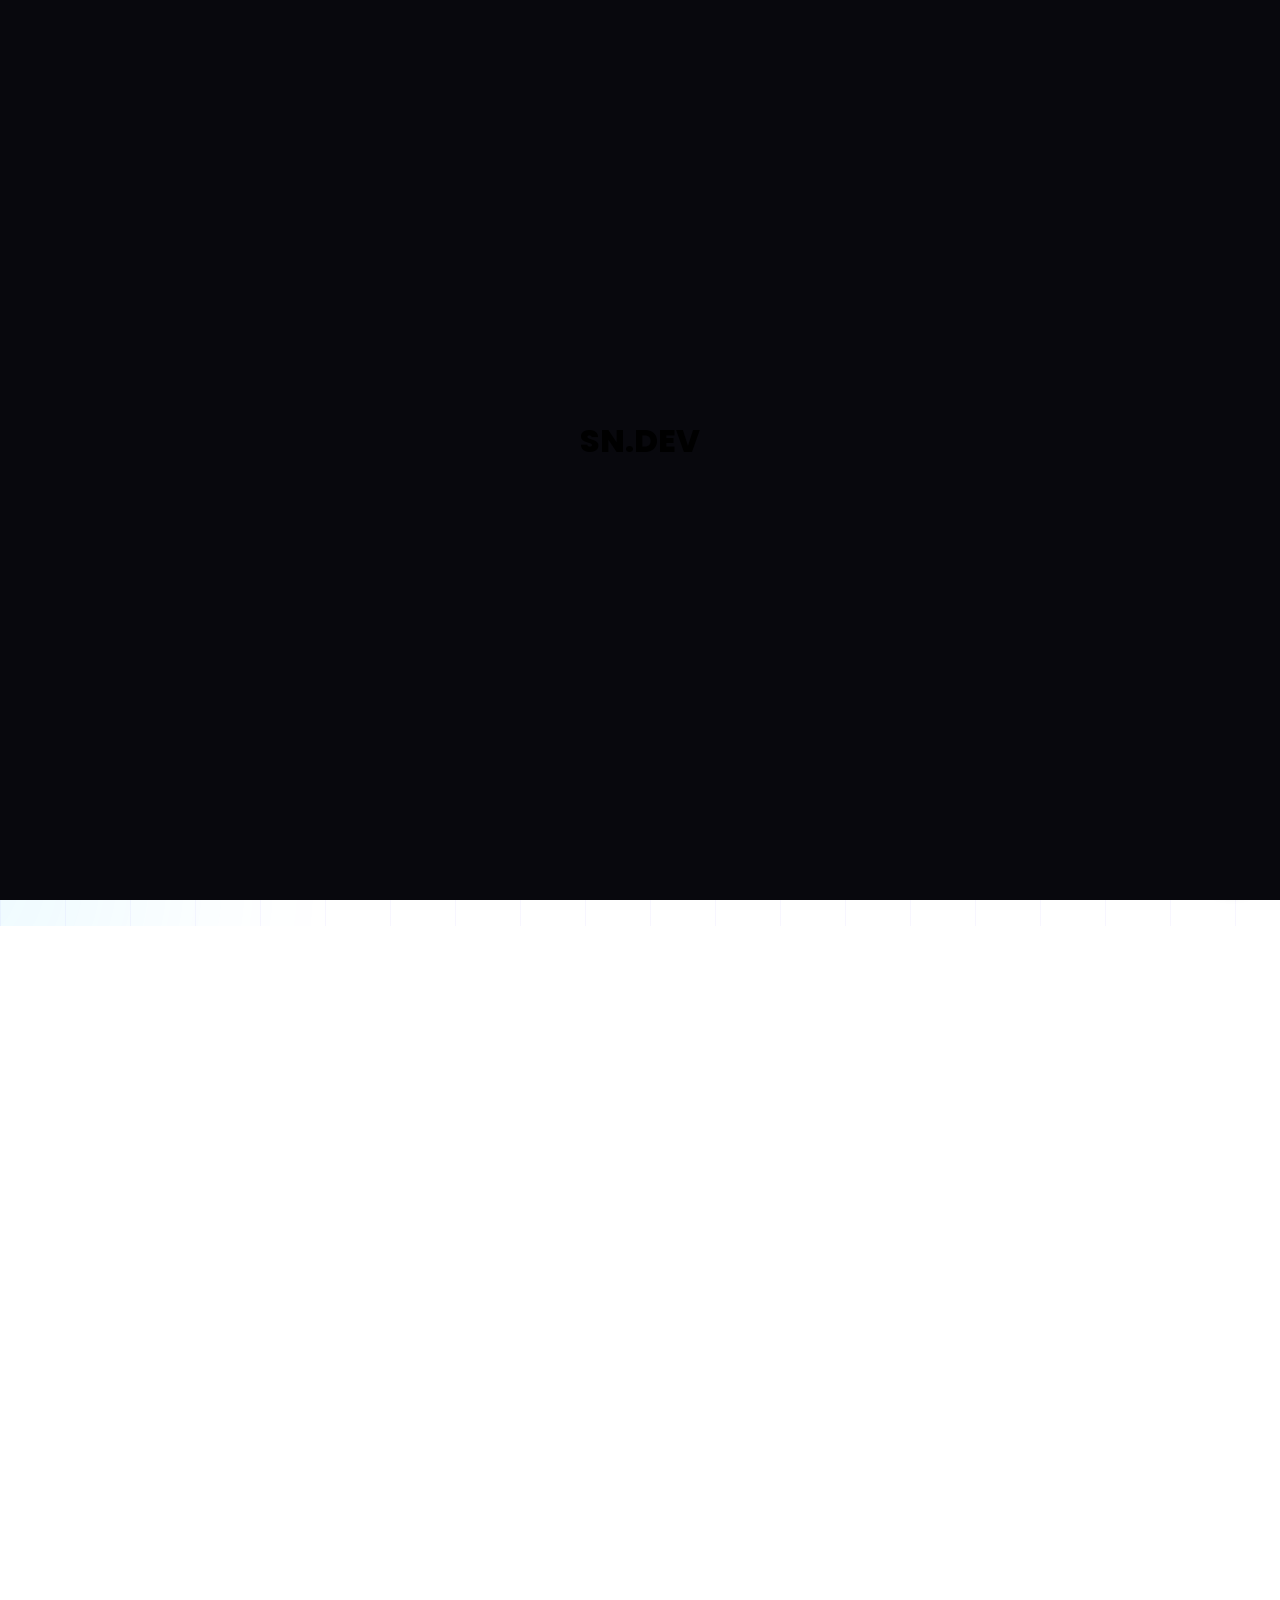
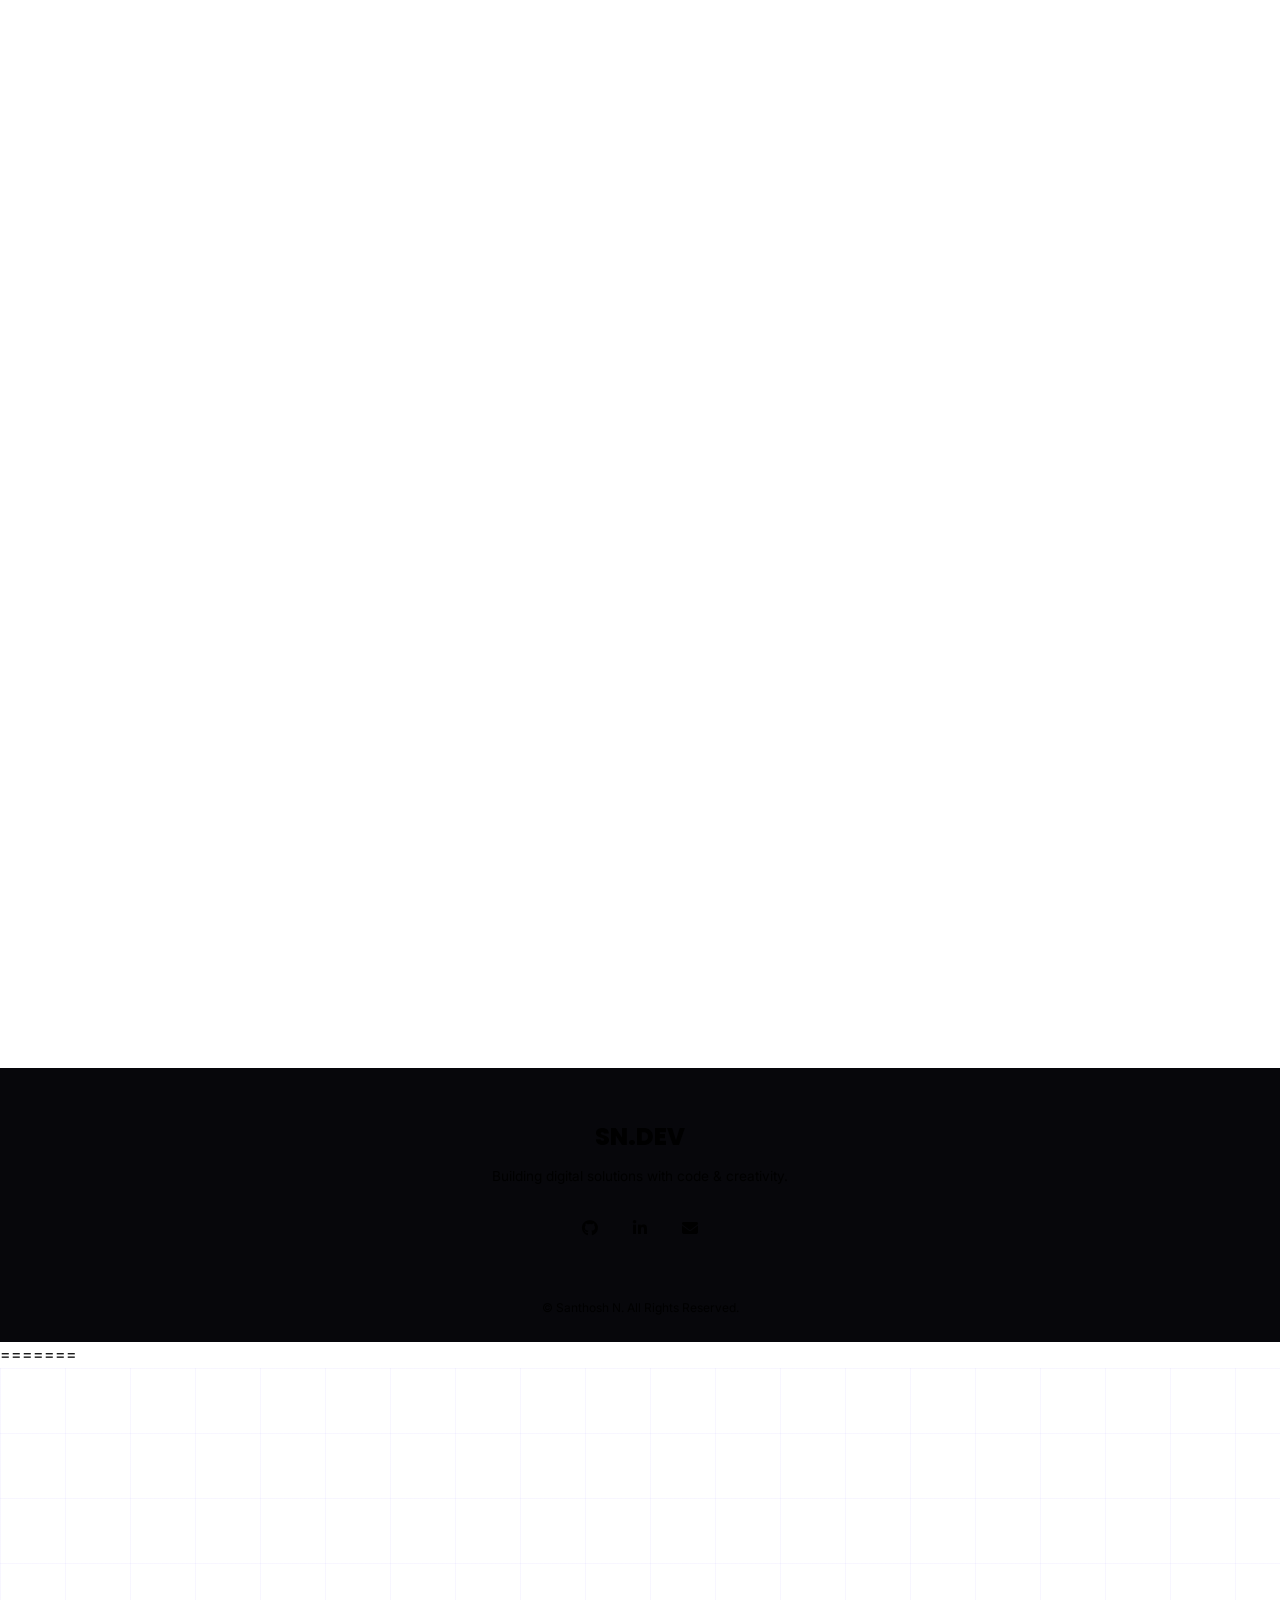
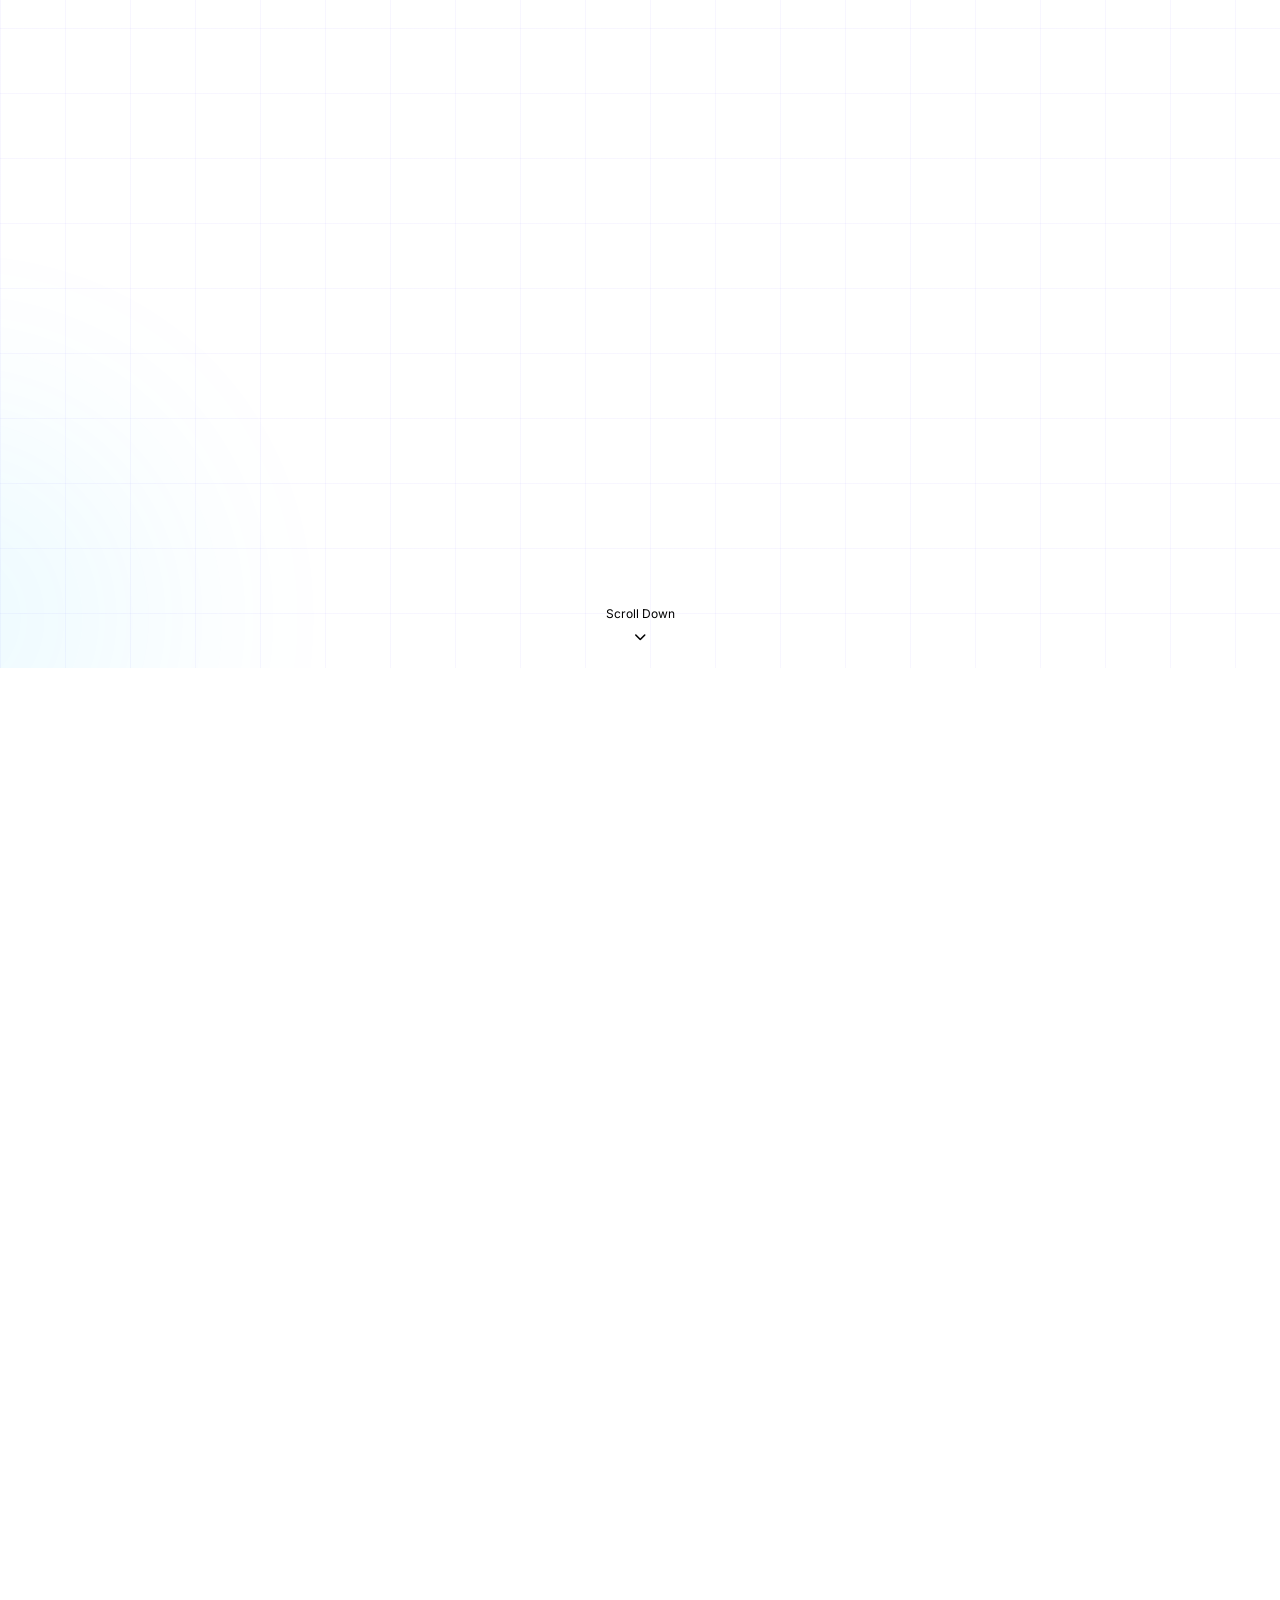
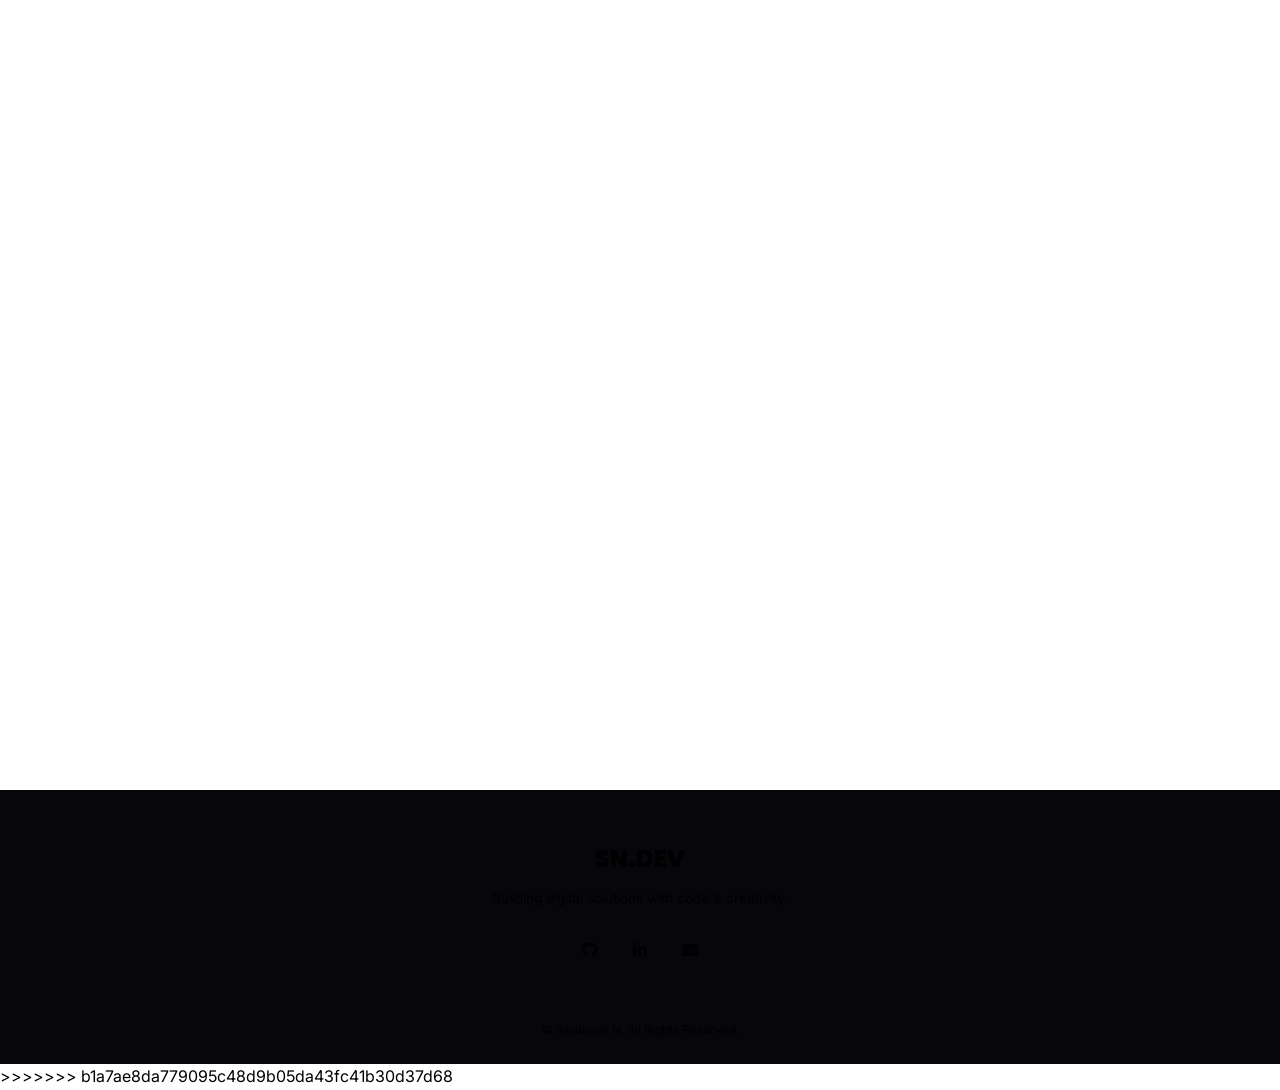
==== commit 95662562: "Add chess game and update portfolio" ====
--- a/index.html
+++ b/index.html
@@ -1,3 +1,4 @@
+<<<<<<< HEAD
 <!DOCTYPE html>
 <html lang="en">
 
@@ -1956,4 +1957,1884 @@
 
 </body>
 
+=======
+<!DOCTYPE html>
+<html lang="en">
+
+<head>
+    <meta charset="UTF-8">
+    
+    <meta name="viewport"
+          content="width=device-width, initial-scale=1.0">
+
+    <meta name="description"
+          content="Santhosh N - Full Stack Developer Portfolio">
+
+    <meta name="keywords"
+          content="Santhosh N, Full Stack Developer, Web Developer, Java Developer, Software Developer">
+
+    <meta name="author"
+          content="Santhosh N">
+
+    <title>Santhosh N | Portfolio</title>
+
+    <!-- Google Fonts -->
+    <link rel="preconnect" href="https://fonts.googleapis.com">
+
+    <link rel="preconnect"
+          href="https://fonts.gstatic.com"
+          crossorigin>
+
+    <link href="https://fonts.googleapis.com/css2?family=Inter:wght@400;500;600;700;800&family=Poppins:wght@400;500;600;700;800&display=swap"
+          rel="stylesheet">
+
+    <!-- Font Awesome -->
+    <link rel="stylesheet"
+          href="https://cdnjs.cloudflare.com/ajax/libs/font-awesome/6.5.2/css/all.min.css">
+
+    <!-- CSS -->
+    <link rel="stylesheet" href="style.css">
+</head>
+
+
+<body>
+
+    <!-- ================= PRELOADER ================= -->
+
+    <div class="preloader" id="preloader">
+        <div class="loader-logo">SN<span>.DEV</span></div>
+        <div class="loader-line"></div>
+    </div>
+
+
+    <!-- ================= NAVBAR ================= -->
+
+    <header class="header" id="header">
+
+        <div class="container nav-container">
+
+            <!-- Logo -->
+            <a href="#home" class="logo">
+                <span>SN</span><em>.DEV</em>
+            </a>
+
+
+            <!-- Navigation -->
+            <nav class="navbar" id="navbar">
+
+                <a href="#home" class="nav-link active">
+                    Home
+                </a>
+
+                <a href="#about" class="nav-link">
+                    About
+                </a>
+
+                <a href="#skills" class="nav-link">
+                    Skills
+                </a>
+
+                <a href="#projects" class="nav-link">
+                    Projects
+                </a>
+
+                <a href="#experience" class="nav-link">
+                    Experience
+                </a>
+
+                <a href="#education" class="nav-link">
+                    Education
+                </a>
+
+                <a href="#contact" class="nav-link">
+                    Contact
+                </a>
+
+            </nav>
+
+
+            <!-- Theme Toggle -->
+            <button class="theme-toggle"
+                    id="theme-toggle"
+                    aria-label="Toggle theme">
+
+                <i class="fas fa-moon"></i>
+
+            </button>
+
+
+            <!-- Mobile Menu -->
+            <button class="menu-toggle"
+                    id="menu-toggle"
+                    aria-label="Open menu">
+
+                <span></span>
+                <span></span>
+                <span></span>
+
+            </button>
+
+        </div>
+
+    </header>
+
+
+
+    <!-- ================= HERO ================= -->
+
+    <section id="home" class="hero">
+
+        <div class="hero-bg">
+
+            <div class="hero-grid"></div>
+
+            <div class="hero-glow hero-glow-left"></div>
+
+            <div class="hero-glow hero-glow-right"></div>
+
+        </div>
+
+
+        <div class="container hero-container">
+
+
+            <!-- LEFT SIDE -->
+
+            <div class="hero-content reveal">
+
+                <div class="hero-greeting">
+                    Hello, I'm
+                </div>
+
+
+                <h1>
+                    Santhosh
+                    <span></span>
+                </h1>
+
+
+                <div class="hero-role">
+
+                    <span>I'm a</span>
+
+                    <span id="typing-text">
+                        Full Stack Developer
+                    </span>
+
+                    <span class="typing-cursor">|</span>
+
+                </div>
+
+
+                <p class="hero-description">
+
+                    A passionate Full Stack Developer with a strong
+                    foundation in Java, Python, SQL and web development.
+                    I enjoy building practical solutions and solving
+                    challenging problems.
+
+                </p>
+
+
+                <div class="hero-buttons">
+
+                    <a href="#projects"
+                       class="btn btn-primary">
+
+                        View My Work
+
+                        <i class="fas fa-arrow-right"></i>
+
+                    </a>
+
+
+                    <a href="assets/resume.pdf"
+                       class="btn btn-outline"
+                       download>
+
+                        Download Resume
+
+                        <i class="fas fa-download"></i>
+
+                    </a>
+
+                </div>
+
+
+                <!-- Social -->
+
+                <div class="hero-social">
+
+                    <a href="https://github.com/N-SANTHOSN-Dev"
+                       target="_blank"
+                       rel="noopener noreferrer"
+                       aria-label="GitHub">
+
+                        <i class="fab fa-github"></i>
+
+                    </a>
+
+
+                    <a href="https://www.linkedin.com/in/santhosh-n-474422269/"
+                       target="_blank"
+                       rel="noopener noreferrer"
+                       aria-label="LinkedIn">
+
+                        <i class="fab fa-linkedin-in"></i>
+
+                    </a>
+
+
+                    <a href="mailto:ceitsanthosh26@gmail.com"
+                       aria-label="Email">
+
+                        <i class="fas fa-envelope"></i>
+
+                    </a>
+
+                </div>
+
+            </div>
+
+
+
+           <!-- ================= RIGHT SIDE PHOTO ================= -->
+
+<div class="hero-visual reveal">
+
+    <div class="photo-wrapper">
+
+        <!-- Background Glow -->
+        <div class="photo-glow"></div>
+
+
+        <!-- Animated Purple Rings -->
+        <div class="photo-orbit orbit-one"></div>
+        <div class="photo-orbit orbit-two"></div>
+        <div class="photo-orbit orbit-three"></div>
+
+
+        <!-- Profile Photo -->
+        <div class="profile-image-container">
+
+            <img
+                src="assets/photo.png"
+                alt="Santhosh N - Full Stack Developer"
+                class="profile-image"
+            >
+
+        </div>
+
+
+        <!-- Floating Particles -->
+        <span class="particle particle-one"></span>
+        <span class="particle particle-two"></span>
+        <span class="particle particle-three"></span>
+        <span class="particle particle-four"></span>
+
+    </div>
+
+</div>
+
+        </div>
+
+
+        <!-- Scroll -->
+
+        <a href="#about" class="scroll-down">
+
+            <span>Scroll Down</span>
+
+            <i class="fas fa-chevron-down"></i>
+
+        </a>
+
+    </section>
+
+
+
+    <!-- ================= ABOUT ================= -->
+
+    <section id="about" class="section">
+
+        <div class="container">
+
+            <div class="section-heading reveal">
+
+                <span class="section-tag">
+                    About Me
+                </span>
+
+                <h2>
+                    Turning Ideas Into
+                    <span>Digital Solutions</span>
+                </h2>
+
+                <p>
+                    A little bit about me and my journey.
+                </p>
+
+            </div>
+
+
+            <div class="about-grid">
+
+
+                <div class="about-image reveal">
+
+                    <div class="about-card">
+
+    <div class="about-avatar">
+        <img src="assets/image.jpeg" alt="Santhosh N">
+
+        <div class="about-me-label">
+            <span>About Me</span>
+            <i class="fas fa-arrow-down"></i>
+        </div>
+    </div>
+
+    <h3>Santhosh N</h3>
+
+    <p>Full Stack Developer</p>
+
+    <div class="availability">
+        <span></span>
+        Open to Opportunities
+    </div>
+
+</div>
+
+                </div>
+
+
+
+                <div class="about-content reveal">
+
+                    <h2 class="hello-animation">
+    Hello! I'm <span>Santhosh</span> <span class="wave">👋</span>
+</h2>
+
+                    <p>
+                        I am a B.Tech Information Technology graduate
+                        passionate about software development and
+                        building real-world applications.
+                    </p>
+
+                    <p>
+                        I have experience working with Java, Python,
+                        JavaScript, SQL and modern web technologies.
+                        I enjoy learning new technologies and turning
+                        ideas into practical solutions.
+                    </p>
+
+
+                    <div class="about-info">
+
+                        <div>
+                            <span>Name</span>
+                            <strong>Santhosh N</strong>
+                        </div>
+
+                        <div>
+                            <span>Degree</span>
+                            <strong>B.Tech IT</strong>
+                        </div>
+
+                        <div>
+                            <span>Role</span>
+                            <strong>Full Stack Developer</strong>
+                        </div>
+
+                        <div>
+                            <span>Location</span>
+                            <strong>India</strong>
+                        </div>
+
+                    </div>
+
+                </div>
+
+            </div>
+
+        </div>
+
+    </section>
+
+
+
+    <!-- =========================
+     SKILLS SECTION
+========================= -->
+<section class="section section-alt" id="skills">
+
+    <div class="container">
+
+        <div class="section-heading reveal">
+            <span class="section-tag">My Skills</span>
+
+            <h2>
+                Skills & <span>Technologies</span>
+            </h2>
+
+            <p>
+                Technologies and tools I use to build modern,
+                reliable and user-friendly applications.
+            </p>
+        </div>
+
+
+        <div class="skills-slider reveal">
+
+            <div class="skills-track">
+
+                <!-- HTML -->
+                <div class="skill-slide">
+                    <i class="fab fa-html5 html-icon"></i>
+                    <span>HTML</span>
+                </div>
+
+                <!-- CSS -->
+                <div class="skill-slide">
+                    <i class="fab fa-css3-alt css-icon"></i>
+                    <span>CSS</span>
+                </div>
+
+                <!-- JAVASCRIPT -->
+                <div class="skill-slide">
+                    <i class="fab fa-js js-icon"></i>
+                    <span>JavaScript</span>
+                </div>
+
+                <!-- BOOTSTRAP -->
+                <div class="skill-slide">
+                    <i class="fab fa-bootstrap bootstrap-icon"></i>
+                    <span>Bootstrap</span>
+                </div>
+
+                <!-- JAVA -->
+                <div class="skill-slide">
+                    <i class="fab fa-java java-icon"></i>
+                    <span>Java</span>
+                </div>
+
+                <!-- PYTHON -->
+                <div class="skill-slide">
+                    <i class="fab fa-python python-icon"></i>
+                    <span>Python</span>
+                </div>
+
+                <!-- SQL -->
+                <div class="skill-slide">
+                    <i class="fas fa-database sql-icon"></i>
+                    <span>SQL</span>
+                </div>
+
+                <!-- POWER BI -->
+                <div class="skill-slide">
+                    <i class="fas fa-chart-column powerbi-icon"></i>
+                    <span>Power BI</span>
+                </div>
+
+                <!-- POSTMAN -->
+                <div class="skill-slide">
+                    <i class="fas fa-paper-plane postman-icon"></i>
+                    <span>Postman</span>
+                </div>
+
+                <!-- GIT -->
+                <div class="skill-slide">
+                    <i class="fab fa-git-alt git-icon"></i>
+                    <span>Git</span>
+                </div>
+
+                <!-- GITHUB -->
+                <div class="skill-slide">
+                    <i class="fab fa-github github-icon"></i>
+                    <span>GitHub</span>
+                </div>
+
+                <!-- VS CODE -->
+                <div class="skill-slide">
+                    <i class="fas fa-code vscode-icon"></i>
+                    <span>VS Code</span>
+                </div>
+
+
+                <!-- DUPLICATE SET FOR SEAMLESS LOOP -->
+
+                <div class="skill-slide">
+                    <i class="fab fa-html5 html-icon"></i>
+                    <span>HTML</span>
+                </div>
+
+                <div class="skill-slide">
+                    <i class="fab fa-css3-alt css-icon"></i>
+                    <span>CSS</span>
+                </div>
+
+                <div class="skill-slide">
+                    <i class="fab fa-js js-icon"></i>
+                    <span>JavaScript</span>
+                </div>
+
+                <div class="skill-slide">
+                    <i class="fab fa-bootstrap bootstrap-icon"></i>
+                    <span>Bootstrap</span>
+                </div>
+
+                <div class="skill-slide">
+                    <i class="fab fa-java java-icon"></i>
+                    <span>Java</span>
+                </div>
+
+                <div class="skill-slide">
+                    <i class="fab fa-python python-icon"></i>
+                    <span>Python</span>
+                </div>
+
+                <div class="skill-slide">
+                    <i class="fas fa-database sql-icon"></i>
+                    <span>SQL</span>
+                </div>
+
+                <div class="skill-slide">
+                    <i class="fas fa-chart-column powerbi-icon"></i>
+                    <span>Power BI</span>
+                </div>
+
+                <div class="skill-slide">
+                    <i class="fas fa-paper-plane postman-icon"></i>
+                    <span>Postman</span>
+                </div>
+
+                <div class="skill-slide">
+                    <i class="fab fa-git-alt git-icon"></i>
+                    <span>Git</span>
+                </div>
+
+                <div class="skill-slide">
+                    <i class="fab fa-github github-icon"></i>
+                    <span>GitHub</span>
+                </div>
+
+                <div class="skill-slide">
+                    <i class="fas fa-code vscode-icon"></i>
+                    <span>VS Code</span>
+                </div>
+
+            </div>
+
+        </div>
+
+    </div>
+
+</section> 
+
+<!-- =========================
+     PROJECTS SECTION
+========================= -->
+
+<section class="section" id="projects">
+
+    <div class="container">
+
+        <!-- SECTION HEADING -->
+        <div class="section-heading reveal">
+
+            <span class="section-tag">
+                My Work
+            </span>
+
+            <h2>
+                Featured <span>Projects</span>
+            </h2>
+
+            <p>
+                A selection of projects where I applied my
+                programming, web development and problem-solving skills.
+            </p>
+
+        </div>
+
+
+        <!-- =========================
+             PROJECTS GRID
+        ========================= -->
+
+        <div class="projects-grid">
+
+
+            <!-- =================================================
+                 PROJECT 01
+            ================================================== -->
+
+            <article class="project-card reveal">
+
+                <div class="project-icon">
+                    <i class="fas fa-car"></i>
+                </div>
+
+
+                <div class="project-content">
+
+                    <h3>
+                        Smart Parking Management
+                    </h3>
+
+
+                    <p>
+                        An intelligent parking management system that
+                        uses computer vision and OCR to automatically
+                        recognize vehicle number plates and manage
+                        parking entry and exit records.
+                    </p>
+
+
+                    <!-- TECH STACK -->
+
+                    <div class="project-tech">
+
+                        <span class="tech-btn python">
+                            <i class="fab fa-python"></i>
+                            Python
+                        </span>
+
+                        <span class="tech-btn opencv">
+                            <i class="fas fa-camera"></i>
+                            OpenCV
+                        </span>
+
+                        <span class="tech-btn easyocr">
+                            <i class="fas fa-font"></i>
+                            EasyOCR
+                        </span>
+
+                        <span class="tech-btn html">
+                            <i class="fab fa-html5"></i>
+                            HTML
+                        </span>
+
+                        <span class="tech-btn css">
+                            <i class="fab fa-css3-alt"></i>
+                            CSS
+                        </span>
+
+                        <span class="tech-btn javascript">
+                            <i class="fab fa-js"></i>
+                            JavaScript
+                        </span>
+
+                    </div>
+
+
+                    <!-- PROJECT ACTIONS -->
+
+                    <div class="project-actions">
+
+                        <!-- View Code -->
+
+                        <button
+                            type="button"
+                            class="project-btn primary"
+                            onclick="showProjectMessage('Smart Parking Management', 'code')">
+
+                            <i class="fab fa-github"></i>
+
+                            View Code
+
+                        </button>
+
+
+                        <!-- Live Demo -->
+
+                        <button
+                            type="button"
+                            class="project-btn secondary"
+                            onclick="showProjectMessage('Smart Parking Management', 'demo')">
+
+                            <i class="fas fa-arrow-up-right-from-square"></i>
+
+                            Live Demo
+
+                        </button>
+
+                    </div>
+
+                </div>
+
+            </article>
+
+
+
+            <!-- =================================================
+                 PROJECT 02
+            ================================================== -->
+
+            <article class="project-card reveal">
+
+                <div class="project-icon">
+                    <i class="fas fa-hospital"></i>
+                </div>
+
+
+                <div class="project-content">
+
+                    <h3>
+                        Hospital Management System
+                    </h3>
+
+
+                    <p>
+                        A hospital management application designed
+                        to manage patient information, hospital records
+                        and database operations, with a Python-based
+                        chatbot for user assistance.
+                    </p>
+
+
+                    <!-- TECH STACK -->
+
+                    <div class="project-tech">
+
+                        <span class="tech-btn java">
+                            <i class="fab fa-java"></i>
+                            Java
+                        </span>
+
+                        <span class="tech-btn mysql">
+                            <i class="fas fa-database"></i>
+                            MySQL
+                        </span>
+
+                        <span class="tech-btn jdbc">
+                            <i class="fas fa-plug"></i>
+                            JDBC
+                        </span>
+
+                        <span class="tech-btn html">
+                            <i class="fab fa-html5"></i>
+                            HTML
+                        </span>
+
+                        <span class="tech-btn css">
+                            <i class="fab fa-css3-alt"></i>
+                            CSS
+                        </span>
+
+                        <span class="tech-btn javascript">
+                            <i class="fab fa-js"></i>
+                            JavaScript
+                        </span>
+
+                        <span class="tech-btn python">
+                            <i class="fab fa-python"></i>
+                            Python
+                        </span>
+
+                    </div>
+
+
+                    <!-- PROJECT ACTIONS -->
+
+                    <div class="project-actions">
+
+                        <!-- View Code -->
+
+                        <button
+                            type="button"
+                            class="project-btn primary"
+                            onclick="showProjectMessage('Hospital Management System', 'code')">
+
+                            <i class="fab fa-github"></i>
+
+                            View Code
+
+                        </button>
+
+
+                        <!-- Live Demo -->
+
+                        <button
+                            type="button"
+                            class="project-btn secondary"
+                            onclick="showProjectMessage('Hospital Management System', 'demo')">
+
+                            <i class="fas fa-arrow-up-right-from-square"></i>
+
+                            Live Demo
+
+                        </button>
+
+                    </div>
+
+                </div>
+
+            </article>
+
+
+
+            <!-- =================================================
+                 PROJECT 03
+            ================================================== -->
+
+            <article class="project-card reveal">
+
+                <div class="project-icon">
+                    <i class="fas fa-book-open"></i>
+                </div>
+
+
+                <div class="project-content">
+
+                    <h3>
+                        Bookify
+                    </h3>
+
+
+                    <p>
+                        A modern and responsive frontend book library
+                        website designed to provide a clean browsing
+                        experience for discovering and exploring books.
+                    </p>
+
+
+                    <!-- TECH STACK -->
+
+                    <div class="project-tech">
+
+                        <span class="tech-btn html">
+                            <i class="fab fa-html5"></i>
+                            HTML
+                        </span>
+
+                        <span class="tech-btn css">
+                            <i class="fab fa-css3-alt"></i>
+                            CSS
+                        </span>
+
+                        <span class="tech-btn javascript">
+                            <i class="fab fa-js"></i>
+                            JavaScript
+                        </span>
+
+                        <span class="tech-btn bootstrap">
+                            <i class="fab fa-bootstrap"></i>
+                            Bootstrap
+                        </span>
+
+                    </div>
+
+
+                    <!-- PROJECT ACTIONS -->
+
+                    <div class="project-actions">
+
+                        <!-- View Code -->
+
+                        <button
+                            type="button"
+                            class="project-btn primary"
+                            onclick="showProjectMessage('Bookify', 'code')">
+
+                            <i class="fab fa-github"></i>
+
+                            View Code
+
+                        </button>
+
+
+                        <!-- Live Demo -->
+
+                        <button
+                            type="button"
+                            class="project-btn secondary"
+                            onclick="showProjectMessage('Bookify', 'demo')">
+
+                            <i class="fas fa-arrow-up-right-from-square"></i>
+
+                            Live Demo
+
+                        </button>
+
+                    </div>
+
+                </div>
+
+            </article>
+
+
+        </div>
+
+    </div>
+
+
+    <!-- =====================================================
+         UNDER DEVELOPMENT MODAL
+    ====================================================== -->
+
+    <div
+        class="project-modal"
+        id="project-modal"
+        aria-hidden="true">
+
+        <div class="project-modal-overlay"
+             onclick="closeProjectMessage()">
+        </div>
+
+
+        <div class="project-modal-box">
+
+            <!-- Close -->
+
+            <button
+                type="button"
+                class="project-modal-close"
+                onclick="closeProjectMessage()"
+                aria-label="Close">
+
+                <i class="fas fa-xmark"></i>
+
+            </button>
+
+
+            <!-- Icon -->
+
+            <div class="project-modal-icon">
+
+                <i class="fas fa-code"></i>
+
+            </div>
+
+
+            <!-- Title -->
+
+            <h3 id="project-modal-title">
+                Project Under Development
+            </h3>
+
+
+            <!-- Message -->
+
+            <p id="project-modal-message">
+
+                This project is currently under development.
+                Please try again later.
+
+            </p>
+
+
+            <!-- Button -->
+
+            <button
+                type="button"
+                class="project-modal-button"
+                onclick="closeProjectMessage()">
+
+                <i class="fas fa-check"></i>
+
+                Okay
+
+            </button>
+
+        </div>
+
+    </div>
+
+</section>
+
+    <!-- =========================
+     EXPERIENCE SECTION
+========================= -->
+<section class="section section-alt" id="experience">
+
+    <div class="container">
+
+        <!-- SECTION HEADING -->
+        <div class="section-heading reveal">
+
+            <span class="section-tag">My Journey</span>
+
+            <h2>
+                Work <span>Experience</span>
+            </h2>
+
+            <p>
+                My professional experience, technical training and
+                hands-on exposure to real-world software development.
+            </p>
+
+        </div>
+
+
+        <!-- EXPERIENCE -->
+        <div class="experience-wrapper reveal">
+
+            <div class="experience-card">
+
+                <!-- =========================================
+                     LEFT SIDE
+                ========================================== -->
+                <div class="experience-left">
+
+                    <div class="company-logo">
+    <img src="assets/Screenshot 2026-09-04 214704.png" alt="Mphasis Logo">
+</div>
+
+                    <div class="experience-company">
+
+                        <h3>Mphasis</h3>
+
+                        <span>
+                            Trainee Associate Software Engineer
+                        </span>
+
+                    </div>
+
+                </div>
+
+
+                <!-- =========================================
+                     RIGHT SIDE
+                ========================================== -->
+                <div class="experience-right">
+
+                    <!-- DATE -->
+                    <div class="experience-date">
+
+                        <i class="far fa-calendar"></i>
+
+                        Jan 2026 – Apr 2026
+
+                    </div>
+
+
+                    <!-- DESCRIPTION -->
+                    <p class="experience-description">
+
+                        Completed a 3-month professional internship as
+                        a Trainee Associate Software Engineer, gaining
+                        practical exposure to data analytics, database
+                        technologies, cloud computing and software
+                        development practices.
+
+                    </p>
+
+
+                    <!-- =====================================
+                         EXPERIENCE PHASES
+                    ====================================== -->
+                    <div class="experience-phases">
+
+
+                        <!-- TRAINING -->
+                        <div class="experience-phase">
+
+                            <div class="phase-icon">
+
+                                <i class="fas fa-graduation-cap"></i>
+
+                            </div>
+
+
+                            <div class="phase-content">
+
+                                <div class="phase-heading">
+
+                                    <h4>
+                                        Technical Training
+                                    </h4>
+
+                                    <span>
+                                        1 Month · Pune
+                                    </span>
+
+                                </div>
+
+
+                                <p>
+
+                                    Received technical training in
+                                    Python, Pandas, NumPy, SQL, MongoDB,
+                                    Power BI and Azure Cloud, building
+                                    knowledge of data processing,
+                                    visualization, databases and cloud
+                                    technologies.
+
+                                </p>
+
+                            </div>
+
+                        </div>
+
+
+                        <!-- PROJECT TEAM -->
+                        <div class="experience-phase">
+
+                            <div class="phase-icon">
+
+                                <i class="fas fa-code"></i>
+
+                            </div>
+
+
+                            <div class="phase-content">
+
+                                <div class="phase-heading">
+
+                                    <h4>
+                                        Project Team
+                                    </h4>
+
+                                    <span>
+                                        2 Months · Chennai
+                                    </span>
+
+                                </div>
+
+
+                                <p>
+
+                                    Worked with a project team and
+                                    gained hands-on experience in
+                                    applying technical concepts to
+                                    real-world project requirements,
+                                    team workflows and software
+                                    development practices.
+
+                                </p>
+
+                            </div>
+
+                        </div>
+
+                    </div>
+
+
+                    <!-- =====================================
+                         TECHNOLOGIES
+                    ====================================== -->
+                    <div class="experience-tech">
+
+                        <!-- Python -->
+                        <span>
+                            <i class="fab fa-python"></i>
+                            Python
+                        </span>
+
+
+                        <!-- Pandas -->
+                        <span>
+                            <i class="fas fa-table"></i>
+                            Pandas
+                        </span>
+
+
+                        <!-- NumPy -->
+                        <span>
+                            <i class="fas fa-calculator"></i>
+                            NumPy
+                        </span>
+
+
+                        <!-- SQL -->
+                        <span>
+                            <i class="fas fa-database"></i>
+                            SQL
+                        </span>
+
+
+                        <!-- MongoDB -->
+                        <span>
+                            <i class="fas fa-leaf"></i>
+                            MongoDB
+                        </span>
+
+
+                        <!-- Power BI -->
+                        <span>
+                            <i class="fas fa-chart-column"></i>
+                            Power BI
+                        </span>
+
+
+                        <!-- Azure -->
+                        <span>
+                            <i class="fas fa-cloud"></i>
+                            Azure Cloud
+                        </span>
+
+                    </div>
+
+                </div>
+
+            </div>
+
+        </div>
+
+    </div>
+
+</section>
+
+
+   <!-- ================= EDUCATION ================= -->
+
+<section id="education" class="section">
+
+    <div class="container">
+
+        <!-- Section Heading -->
+        <div class="section-heading reveal">
+
+            <span class="section-tag">
+                Education
+            </span>
+
+            <h2>
+                My Academic
+                <span>Background</span>
+            </h2>
+
+        </div>
+
+
+        <!-- Education Cards -->
+        <div class="education-grid">
+
+
+            <!-- B.Tech -->
+            <div class="education-card reveal">
+
+                <span class="education-year">
+                    2022 – 2026
+                </span>
+
+                <i class="fas fa-graduation-cap"></i>
+
+                <h3>
+                    B.Tech Information Technology
+                </h3>
+
+                <h4>
+                    K.S.R College of Engineering,Tiruchengode
+                </h4>
+
+                <strong>
+                    CGPA: 8.12
+                </strong>
+
+            </div>
+
+
+            <!-- HSC -->
+            <div class="education-card reveal">
+
+                <span class="education-year">
+                    2020 – 2022
+                </span>
+
+                <i class="fas fa-school"></i>
+
+                <h3>
+                    Higher Secondary (HSC)
+                </h3>
+
+                <h4>
+                    R G M Higher Secondary School,Manoorpalayam
+                </h4>
+
+                <strong>
+                    Marks: 475 / 600
+                </strong>
+
+                <p class="education-percentage">
+                    Percentage: 79.17%
+                </p>
+
+            </div>
+
+
+            <!-- SSLC -->
+            <div class="education-card reveal">
+
+                <span class="education-year">
+                    2020
+                </span>
+
+                <i class="fas fa-book"></i>
+
+                <h3>
+                    SSLC
+                </h3>
+
+                <h4>
+                    R G M Higher Secondary School,Manoorpalayam
+                </h4>
+
+                <strong>
+                    Marks: 452 / 500
+                </strong>
+
+                <p class="education-percentage">
+                    Percentage: 90.4%
+                </p>
+
+            </div>
+
+
+        </div>
+
+    </div>
+
+</section>
+
+
+<!-- ================= ACHIEVEMENTS ================= -->
+
+<section id="achievements" class="section">
+
+    <div class="container">
+
+        <!-- Section Heading -->
+        <div class="section-heading reveal">
+
+            <span class="section-tag">
+                Achievements
+            </span>
+
+            <h2>
+                Coding & <span>Achievements</span>
+            </h2>
+
+            <p>
+                My coding journey, problem-solving experience,
+                and achievements across competitive programming platforms.
+            </p>
+
+        </div>
+
+
+        <!-- Achievement Stats -->
+        <div class="stats-grid">
+
+
+            <!-- ================= LEETCODE ================= -->
+
+            <div class="stat-card reveal">
+
+                <i class="fas fa-code"></i>
+
+                <h3>
+                    <span class="counter"
+                          data-target="150">
+                        0
+                    </span>+
+                </h3>
+
+                <p>
+                    LeetCode Problems
+                </p>
+
+                <a href="https://leetcode.com/u/santhosh_192004/"
+                   target="_blank"
+                   rel="noopener noreferrer"
+                   class="achievement-link">
+
+                    <i class="fas fa-external-link-alt"></i>
+
+                    View LeetCode Profile
+
+                </a>
+
+            </div>
+
+
+            <!-- ================= GEEKSFORGEEKS ================= -->
+
+            <div class="stat-card reveal">
+
+                <i class="fas fa-laptop-code"></i>
+
+                <h3>
+                    <span class="counter"
+                          data-target="160">
+                        0
+                    </span>+
+                </h3>
+
+                <p>
+                    GeeksforGeeks Problems
+                </p>
+
+                <a href="https://www.geeksforgeeks.org/profile/ceitsanti77c"
+                   target="_blank"
+                   rel="noopener noreferrer"
+                   class="achievement-link">
+
+                    <i class="fas fa-external-link-alt"></i>
+
+                    View GFG Profile
+
+                </a>
+
+            </div>
+
+
+            <!-- ================= GFG COLLEGE RANK ================= -->
+
+            <div class="stat-card reveal">
+
+                <i class="fas fa-trophy"></i>
+
+                <h3>
+                    <span class="counter"
+                          data-target="23">
+                        0
+                    </span>
+                </h3>
+
+                <p>
+                    GFG College Rank
+                </p>
+
+                <span class="achievement-subtext">
+                    K.S.R College of Engineering
+                </span>
+
+            </div>
+
+
+            <!-- ================= CGPA ================= -->
+
+            <div class="stat-card reveal">
+
+                <i class="fas fa-graduation-cap"></i>
+
+                <h3>
+                    <span class="counter"
+                          data-target="8.12">
+                        0
+                    </span>
+                </h3>
+
+                <p>
+                    CGPA
+                </p>
+
+                <span class="achievement-subtext">
+                    B.Tech Information Technology
+                </span>
+
+            </div>
+
+
+        </div>
+
+
+        <!-- ================= CODING PROFILES ================= -->
+
+        <div class="coding-profiles reveal">
+
+            <h3>
+                <i class="fas fa-terminal"></i>
+                Coding Profiles
+            </h3>
+
+            <div class="profile-links">
+
+
+                <!-- LeetCode -->
+                <a href="https://leetcode.com/u/santhosh_192004/"
+                   target="_blank"
+                   rel="noopener noreferrer"
+                   class="coding-profile">
+
+                    <i class="fas fa-code"></i>
+
+                    <span>
+                        <strong>LeetCode</strong>
+                        <small>150+ Problems Solved</small>
+                    </span>
+
+                    <i class="fas fa-arrow-up-right-from-square profile-arrow"></i>
+
+                </a>
+
+
+                <!-- GeeksforGeeks -->
+                <a href="https://www.geeksforgeeks.org/profile/ceitsanti77c"
+                   target="_blank"
+                   rel="noopener noreferrer"
+                   class="coding-profile">
+
+                    <i class="fas fa-laptop-code"></i>
+
+                    <span>
+                        <strong>GeeksforGeeks</strong>
+                        <small>160+ Problems Solved</small>
+                    </span>
+
+                    <i class="fas fa-arrow-up-right-from-square profile-arrow"></i>
+
+                </a>
+
+
+            </div>
+
+        </div>
+
+    </div>
+
+</section>
+
+
+
+    <!-- ================= CERTIFICATIONS ================= -->
+
+    <section id="certifications" class="section">
+
+        <div class="container">
+
+            <div class="section-heading reveal">
+
+                <span class="section-tag">
+                    Certifications
+                </span>
+
+                <h2>
+                    Continuous
+                    <span>Learning</span>
+                </h2>
+
+            </div>
+
+
+            <div class="certifications-grid">
+
+
+                <div class="cert-card reveal">
+
+                    <i class="fab fa-java"></i>
+
+                    <h3>
+                        Java Programming
+                    </h3>
+
+                    <p>
+                        Infosys Springboard
+                    </p>
+
+                </div>
+
+
+                <div class="cert-card reveal">
+
+                    <i class="fab fa-python"></i>
+
+                    <h3>
+                        Python
+                    </h3>
+
+                    <p>
+                        Bhumi
+                    </p>
+
+                </div>
+
+
+                <div class="cert-card reveal">
+
+                    <i class="fas fa-microchip"></i>
+
+                    <h3>
+                        IoT Course
+                    </h3>
+
+                    <p>
+                        NPTEL
+                    </p>
+
+                </div>
+
+
+                <div class="cert-card reveal">
+
+                    <i class="fas fa-code"></i>
+
+                    <h3>
+                        Introduction to Java
+                    </h3>
+
+                    <p>
+                        Coursera
+                    </p>
+
+                </div>
+
+            </div>
+
+        </div>
+
+    </section>
+
+
+
+    <!-- ================= CONTACT ================= -->
+
+    <section id="contact" class="section section-alt">
+
+        <div class="container">
+
+            <div class="section-heading reveal">
+
+                <span class="section-tag">
+                    Contact Me
+                </span>
+
+                <h2>
+                    Let's Build Something
+                    <span>Together</span>
+                </h2>
+
+                <p>
+                    Have a project or opportunity?
+                    Feel free to reach out.
+                </p>
+
+            </div>
+
+
+            <div class="contact-grid">
+
+
+                <div class="contact-info reveal">
+
+                    <div class="contact-item">
+
+                        <div class="contact-icon">
+                            <i class="fas fa-envelope"></i>
+                        </div>
+
+                        <div>
+                            <span>Email</span>
+
+                            <a href="mailto:ceitsanthosh26@gmail.com">
+                                ceitsanthosh26@gmail.com
+                            </a>
+                        </div>
+
+                    </div>
+
+
+                    <div class="contact-item">
+
+                        <div class="contact-icon">
+                            <i class="fas fa-phone"></i>
+                        </div>
+
+                        <div>
+                            <span>Phone</span>
+
+                            <a href="tel:+918667875408">
+                                +91 86678 75408
+                            </a>
+                        </div>
+
+                    </div>
+
+
+                    <div class="contact-item">
+
+                        <div class="contact-icon">
+                            <i class="fas fa-location-dot"></i>
+                        </div>
+
+                        <div>
+                            <span>Location</span>
+
+                            <p>India</p>
+                        </div>
+
+                    </div>
+
+                </div>
+
+
+
+                <!-- Contact Form -->
+<form class="contact-form reveal"
+      id="contact-form">
+
+    <!-- Web3Forms Access Key -->
+    <input type="hidden"
+           name="access_key"
+           value="0b2ddd9b-011a-4832-90ac-89ed7f7a860b">
+
+    <!-- Subject of email you receive -->
+    <input type="hidden"
+           name="subject"
+           value="New Portfolio Contact Message">
+
+    <!-- From name -->
+    <input type="hidden"
+           name="from_name"
+           value="Santhosh N Portfolio">
+
+
+    <!-- Name -->
+    <div class="form-group">
+
+        <label for="name">
+            Your Name
+        </label>
+
+        <input
+            type="text"
+            id="name"
+            name="name"
+            placeholder="Enter your name"
+            required
+        >
+
+    </div>
+
+
+    <!-- Email -->
+    <div class="form-group">
+
+        <label for="email">
+            Your Email
+        </label>
+
+        <input
+            type="email"
+            id="email"
+            name="email"
+            placeholder="Enter your email"
+            required
+        >
+
+    </div>
+
+
+    <!-- Message -->
+    <div class="form-group">
+
+        <label for="message">
+            Message
+        </label>
+
+        <textarea
+            id="message"
+            name="message"
+            rows="5"
+            placeholder="Write your message..."
+            required
+        ></textarea>
+
+    </div>
+
+
+    <!-- Success/Error Message -->
+    <div id="form-status"
+         class="form-status"
+         aria-live="polite">
+    </div>
+
+
+    <!-- Submit -->
+    <button type="submit"
+            class="btn btn-primary"
+            id="submit-btn">
+
+        <span id="submit-text">
+            Send Message
+        </span>
+
+        <i class="fas fa-paper-plane"
+           id="submit-icon"></i>
+
+    </button>
+
+</form>
+
+            </div>
+
+        </div>
+
+    </section>
+
+
+
+    <!-- ================= FOOTER ================= -->
+
+    <footer class="footer">
+
+        <div class="container footer-container">
+
+            <div class="footer-logo">
+                SN<span>.DEV</span>
+            </div>
+
+            <p>
+                Building digital solutions with code & creativity.
+            </p>
+
+            <div class="footer-social">
+
+                <a href="https://github.com/N-SANTHOSH-Dev"
+                   target="_blank"
+                   rel="noopener noreferrer">
+
+                    <i class="fab fa-github"></i>
+
+                </a>
+
+                <a href="https://www.linkedin.com/in/santhosh-n-474422269/"
+                   target="_blank"
+                   rel="noopener noreferrer">
+
+                    <i class="fab fa-linkedin-in"></i>
+
+                </a>
+
+                <a href="mailto:ceitsanthosh26@gmail.com">
+
+                    <i class="fas fa-envelope"></i>
+
+                </a>
+
+            </div>
+
+            <div class="footer-bottom">
+
+                <p>
+                    © <span id="current-year"></span>
+                    Santhosh N. All Rights Reserved.
+                </p>
+
+            </div>
+
+        </div>
+
+    </footer>
+
+
+
+    <!-- Scroll To Top -->
+
+    <button class="scroll-top"
+            id="scroll-top"
+            aria-label="Scroll to top">
+
+        <i class="fas fa-arrow-up"></i>
+
+    </button>
+
+
+    <!-- JavaScript -->
+    <script src="script.js"></script>
+
+</body>
+
+>>>>>>> b1a7ae8da779095c48d9b05da43fc41b30d37d68
 </html>
--- a/style.css
+++ b/style.css
@@ -1,3 +1,4 @@
+<<<<<<< HEAD
 /* =========================================================
    GLOBAL
 ========================================================= */
@@ -5279,4 +5280,5273 @@
 @keyframes sb-wiggle{25%{transform:rotate(-15deg) scale(1.15)}50%{transform:rotate(15deg) scale(1.15)}75%{transform:rotate(-8deg)}}
 @keyframes sb-pop{from{opacity:0;transform:scale(.6)}to{opacity:1;transform:none}}
 @media (max-width:480px){.sb-bubble{font-size:12px}}
-@media (prefers-reduced-motion:reduce){.sb-icon,.sb-bubble{animation:none}}+@media (prefers-reduced-motion:reduce){.sb-icon,.sb-bubble{animation:none}}
+=======
+/* =========================================================
+   GLOBAL
+========================================================= */
+
+:root {
+    --bg-primary: #08080d;
+    --bg-secondary: #0d0d14;
+    --bg-card: #111119;
+
+    --text-primary: #f5f5f7;
+    --text-secondary: #a5a5b0;
+
+    --accent: #7c5cff;
+    --accent-light: #a98cff;
+
+    --border-color: rgba(255, 255, 255, 0.08);
+
+    --shadow: 0 20px 50px rgba(0, 0, 0, 0.3);
+
+    --container: 1200px;
+
+    --transition: 0.3s ease;
+}
+
+* {
+    margin: 0;
+    padding: 0;
+    box-sizing: border-box;
+}
+
+html {
+    scroll-behavior: smooth;
+}
+
+body {
+    font-family: "Inter", sans-serif;
+    background: var(--bg-primary);
+    color: var(--text-primary);
+    line-height: 1.6;
+    overflow-x: hidden;
+}
+
+a {
+    text-decoration: none;
+    color: inherit;
+}
+
+button,
+input,
+textarea {
+    font-family: inherit;
+}
+
+.container {
+    width: min(92%, var(--container));
+    margin: auto;
+}
+
+.section {
+    padding: 110px 0;
+}
+
+.section-alt {
+    background: var(--bg-secondary);
+}
+
+
+/* =========================================================
+   PRELOADER
+========================================================= */
+
+.preloader {
+    position: fixed;
+    inset: 0;
+
+    background: #08080d;
+
+    display: flex;
+    flex-direction: column;
+
+    align-items: center;
+    justify-content: center;
+
+    z-index: 9999;
+
+    transition:
+        opacity 0.5s ease,
+        visibility 0.5s ease;
+}
+
+.preloader.hide {
+    opacity: 0;
+    visibility: hidden;
+}
+
+.loader-logo {
+    font-family: "Poppins", sans-serif;
+
+    font-size: 2rem;
+    font-weight: 800;
+}
+
+.loader-logo span {
+    color: var(--accent);
+}
+
+.loader-line {
+    width: 100px;
+    height: 3px;
+
+    margin-top: 15px;
+
+    background: var(--accent);
+
+    animation: loader 1.2s infinite;
+}
+
+@keyframes loader {
+    0% {
+        transform: scaleX(0);
+        transform-origin: left;
+    }
+
+    50% {
+        transform: scaleX(1);
+    }
+
+    100% {
+        transform: scaleX(0);
+        transform-origin: right;
+    }
+}
+
+
+/* =========================================================
+   HEADER
+========================================================= */
+
+.header {
+    position: fixed;
+
+    top: 0;
+    left: 0;
+
+    width: 100%;
+
+    z-index: 1000;
+
+    padding: 18px 0;
+
+    transition: var(--transition);
+}
+
+.header.scrolled {
+    background: rgba(8, 8, 13, 0.9);
+
+    backdrop-filter: blur(15px);
+
+    border-bottom: 1px solid var(--border-color);
+}
+
+
+/* Logo */
+
+.logo {
+    font-family: "Poppins", sans-serif;
+
+    font-size: 1.55rem;
+
+    font-weight: 800;
+
+    letter-spacing: -1px;
+}
+
+.logo span {
+    color: var(--text-primary);
+}
+
+.logo em {
+    color: var(--accent);
+
+    font-style: normal;
+
+    font-size: 0.9em;
+}
+
+.nav-container {
+    display: flex;
+
+    align-items: center;
+
+    justify-content: space-between;
+}
+
+.navbar {
+    display: flex;
+
+    align-items: center;
+
+    gap: 32px;
+}
+
+.nav-link {
+    position: relative;
+
+    color: var(--text-secondary);
+
+    font-size: 0.9rem;
+
+    font-weight: 500;
+
+    transition: var(--transition);
+}
+
+.nav-link:hover,
+.nav-link.active {
+    color: var(--text-primary);
+}
+
+.nav-link::after {
+    content: "";
+
+    position: absolute;
+
+    left: 0;
+    bottom: -9px;
+
+    width: 0;
+    height: 2px;
+
+    background: var(--accent);
+
+    transition: var(--transition);
+}
+
+.nav-link:hover::after,
+.nav-link.active::after {
+    width: 100%;
+}
+
+
+/* Theme */
+
+.theme-toggle {
+    width: 45px;
+    height: 45px;
+
+    border-radius: 50%;
+
+    border: 1px solid var(--border-color);
+
+    background: var(--bg-card);
+
+    color: var(--text-primary);
+
+    cursor: pointer;
+
+    transition: var(--transition);
+}
+
+.theme-toggle:hover {
+    color: var(--accent);
+
+    border-color: var(--accent);
+
+    transform: rotate(15deg);
+}
+
+
+/* Mobile */
+
+.menu-toggle {
+    display: none;
+
+    width: 42px;
+    height: 42px;
+
+    border: none;
+
+    background: transparent;
+
+    cursor: pointer;
+}
+
+.menu-toggle span {
+    display: block;
+
+    width: 25px;
+    height: 2px;
+
+    background: var(--text-primary);
+
+    margin: 5px auto;
+
+    transition: var(--transition);
+}
+
+
+/* =========================================================
+   HERO
+========================================================= */
+
+.hero {
+    position: relative;
+
+    min-height: 100vh;
+
+    display: flex;
+
+    align-items: center;
+
+    overflow: hidden;
+}
+
+
+/* Background */
+
+.hero-bg {
+    position: absolute;
+
+    inset: 0;
+
+    pointer-events: none;
+}
+
+.hero-grid {
+    position: absolute;
+
+    inset: 0;
+
+    background-image:
+        linear-gradient(
+            rgba(124, 92, 255, 0.055) 1px,
+            transparent 1px
+        ),
+        linear-gradient(
+            90deg,
+            rgba(124, 92, 255, 0.055) 1px,
+            transparent 1px
+        );
+
+    background-size: 65px 65px;
+}
+
+.hero-glow {
+    position: absolute;
+
+    border-radius: 50%;
+
+    filter: blur(120px);
+}
+
+.hero-glow-left {
+    width: 400px;
+    height: 400px;
+
+    left: -250px;
+    bottom: -150px;
+
+    background: #00bfff;
+
+    opacity: 0.08;
+}
+
+.hero-glow-right {
+    width: 600px;
+    height: 600px;
+
+    right: -200px;
+    top: 80px;
+
+    background: var(--accent);
+
+    opacity: 0.13;
+}
+
+
+/* =========================================================
+   HERO LAYOUT
+========================================================= */
+
+.hero-container {
+    position: relative;
+
+    z-index: 2;
+
+    min-height: 100vh;
+
+    display: grid;
+
+    grid-template-columns: 1fr 1fr;
+
+    align-items: center;
+
+    gap: 30px;
+
+    padding-top: 70px;
+}
+
+
+/* =========================================================
+   HERO LEFT
+========================================================= */
+
+.hero-content {
+    position: relative;
+
+    z-index: 10;
+}
+
+.hero-greeting {
+    color: var(--accent);
+
+    font-size: 1.1rem;
+
+    font-weight: 600;
+
+    margin-bottom: 20px;
+}
+
+.hero-content h1 {
+    font-family: "Poppins", sans-serif;
+
+    font-size: clamp(4rem, 6vw, 6.2rem);
+
+    line-height: 0.95;
+
+    letter-spacing: -4px;
+
+    font-weight: 800;
+
+    margin-bottom: 30px;
+}
+
+.hero-content h1 span {
+    color: var(--accent);
+}
+
+
+/* =========================================================
+   HERO ROLE
+========================================================= */
+
+.hero-role {
+    display: flex;
+
+    align-items: center;
+
+    gap: 7px;
+
+    min-height: 40px;
+
+    font-size: 1.55rem;
+
+    font-weight: 600;
+
+    margin-bottom: 22px;
+}
+
+.hero-role #typing-text {
+    color: var(--accent);
+}
+
+.typing-cursor {
+    color: var(--accent);
+
+    animation: cursorBlink 0.8s infinite;
+}
+
+@keyframes cursorBlink {
+    0%,
+    50% {
+        opacity: 1;
+    }
+
+    51%,
+    100% {
+        opacity: 0;
+    }
+}
+
+
+/* =========================================================
+   HERO DESCRIPTION
+========================================================= */
+
+.hero-description {
+    max-width: 650px;
+
+    color: var(--text-secondary);
+
+    font-size: 1rem;
+
+    line-height: 1.8;
+
+    margin-bottom: 32px;
+}
+
+
+/* =========================================================
+   HERO BUTTONS
+========================================================= */
+
+.hero-buttons {
+    display: flex;
+
+    gap: 15px;
+
+    margin-bottom: 35px;
+
+    flex-wrap: wrap;
+}
+
+.btn {
+    display: inline-flex;
+
+    align-items: center;
+
+    justify-content: center;
+
+    gap: 10px;
+
+    min-height: 55px;
+
+    padding: 0 27px;
+
+    border-radius: 11px;
+
+    font-size: 0.95rem;
+
+    font-weight: 600;
+
+    transition: var(--transition);
+
+    cursor: pointer;
+}
+
+.btn-primary {
+    background: var(--accent);
+
+    color: white;
+
+    box-shadow:
+        0 12px 35px rgba(124, 92, 255, 0.3);
+}
+
+.btn-primary:hover {
+    transform: translateY(-4px);
+
+    box-shadow:
+        0 18px 45px rgba(124, 92, 255, 0.45);
+}
+
+.btn-outline {
+    border: 1px solid var(--border-color);
+
+    color: var(--text-primary);
+
+    background: rgba(255, 255, 255, 0.02);
+}
+
+.btn-outline:hover {
+    border-color: var(--accent);
+
+    color: var(--accent);
+
+    transform: translateY(-4px);
+}
+
+
+/* =========================================================
+   HERO SOCIAL
+========================================================= */
+
+.hero-social {
+    display: flex;
+
+    gap: 12px;
+}
+
+.hero-social a {
+    width: 48px;
+    height: 48px;
+
+    display: flex;
+
+    align-items: center;
+    justify-content: center;
+
+    border-radius: 10px;
+
+    border: 1px solid var(--border-color);
+
+    color: var(--text-secondary);
+
+    background: rgba(255, 255, 255, 0.02);
+
+    transition: var(--transition);
+}
+
+.hero-social a:hover {
+    color: white;
+
+    background: var(--accent);
+
+    border-color: var(--accent);
+
+    transform: translateY(-5px);
+
+    box-shadow:
+        0 10px 30px rgba(124, 92, 255, 0.4);
+}
+
+
+/* =========================================================
+   HERO PHOTO
+   BIGGER VERSION
+========================================================= */
+
+.hero-visual {
+    min-height: 700px;
+
+    display: flex;
+
+    align-items: center;
+
+    justify-content: center;
+
+    position: relative;
+}
+
+
+/* Main wrapper */
+
+.photo-wrapper {
+    position: relative;
+
+    width: 680px;
+    height: 680px;
+
+    display: flex;
+
+    align-items: center;
+
+    justify-content: center;
+}
+
+
+/* =========================================================
+   PROFILE IMAGE CONTAINER
+========================================================= */
+
+.profile-image-container {
+    position: relative;
+
+    /*
+       Increased image dimensions
+    */
+
+    width: clamp(420px, 40vw, 700px);
+
+    height: clamp(600px, 85vh, 850px);
+
+    display: flex;
+
+    align-items: center;
+
+    justify-content: center;
+
+    background: transparent !important;
+
+    border: none !important;
+
+    border-radius: 0;
+
+    overflow: visible;
+
+    z-index: 5;
+
+    animation: profileFloat 5s ease-in-out infinite;
+}
+
+
+/* Actual image */
+
+.profile-image {
+    width: 100%;
+    height: 100%;
+
+    display: block;
+
+    object-fit: contain;
+
+    object-position: center center;
+
+    background: transparent !important;
+
+    border: none !important;
+
+    border-radius: 0;
+
+    box-shadow: none !important;
+}
+
+
+@keyframes profileFloat {
+    0%,
+    100% {
+        transform: translateY(0);
+    }
+
+    50% {
+        transform: translateY(-14px);
+    }
+}
+
+
+/* =========================================================
+   PHOTO GLOW
+========================================================= */
+
+.photo-glow {
+    position: absolute;
+
+    width: 430px;
+    height: 430px;
+
+    border-radius: 50%;
+
+    background: var(--accent);
+
+    filter: blur(110px);
+
+    opacity: 0.24;
+
+    z-index: 1;
+
+    animation: photoGlow 3s ease-in-out infinite;
+}
+
+@keyframes photoGlow {
+    0%,
+    100% {
+        transform: scale(0.9);
+
+        opacity: 0.18;
+    }
+
+    50% {
+        transform: scale(1.12);
+
+        opacity: 0.32;
+    }
+}
+
+
+/* =========================================================
+   PHOTO RINGS
+========================================================= */
+
+.photo-orbit {
+    position: absolute;
+
+    border-radius: 50%;
+
+    pointer-events: none;
+}
+
+
+/* Main ring */
+
+.orbit-one {
+    width: 455px;
+    height: 455px;
+
+    border: 2px solid rgba(124, 92, 255, 0.8);
+
+    box-shadow:
+        0 0 15px rgba(124, 92, 255, 0.5),
+        inset 0 0 15px rgba(124, 92, 255, 0.2);
+
+    z-index: 2;
+
+    animation: ringRotate 12s linear infinite;
+}
+
+
+/* Horizontal ring */
+
+.orbit-two {
+    width: 570px;
+    height: 320px;
+
+    border: 1px solid rgba(176, 132, 255, 0.45);
+
+    transform: rotate(-25deg);
+
+    animation: ringRotateTwo 16s linear infinite;
+}
+
+
+/* Vertical ring */
+
+.orbit-three {
+    width: 350px;
+    height: 570px;
+
+    border: 1px solid rgba(124, 92, 255, 0.3);
+
+    transform: rotate(30deg);
+
+    animation: ringRotateThree 20s linear infinite;
+}
+
+
+@keyframes ringRotate {
+    from {
+        transform: rotate(0deg);
+    }
+
+    to {
+        transform: rotate(360deg);
+    }
+}
+
+@keyframes ringRotateTwo {
+    from {
+        transform: rotate(-25deg);
+    }
+
+    to {
+        transform: rotate(335deg);
+    }
+}
+
+@keyframes ringRotateThree {
+    from {
+        transform: rotate(30deg);
+    }
+
+    to {
+        transform: rotate(390deg);
+    }
+}
+
+
+/* =========================================================
+   TECH CARDS
+========================================================= */
+
+.tech-card {
+    position: absolute;
+
+    z-index: 10;
+
+    min-width: 105px;
+
+    padding: 12px 15px;
+
+    display: flex;
+
+    align-items: center;
+
+    justify-content: center;
+
+    gap: 8px;
+
+    border: 1px solid rgba(124, 92, 255, 0.4);
+
+    border-radius: 13px;
+
+    background: rgba(12, 10, 22, 0.85);
+
+    backdrop-filter: blur(15px);
+
+    box-shadow:
+        0 15px 35px rgba(0, 0, 0, 0.35);
+
+    color: var(--text-primary);
+
+    font-size: 0.78rem;
+
+    font-weight: 600;
+
+    animation: techFloat 4s ease-in-out infinite;
+}
+
+.tech-card i {
+    font-size: 1.2rem;
+
+    color: var(--accent);
+}
+
+
+/* Positions */
+
+.tech-java {
+    top: 45px;
+    left: 55px;
+
+    animation-delay: 0s;
+}
+
+.tech-python {
+    top: 25px;
+    right: 45px;
+
+    animation-delay: 0.8s;
+}
+
+.tech-react {
+    top: 230px;
+    left: -5px;
+
+    animation-delay: 1.5s;
+}
+
+.tech-node {
+    bottom: 70px;
+    left: 30px;
+
+    animation-delay: 2.2s;
+}
+
+.tech-mysql {
+    bottom: 70px;
+    right: 25px;
+
+    animation-delay: 2.8s;
+}
+
+.tech-html {
+    top: 235px;
+    right: -15px;
+
+    animation-delay: 3.5s;
+}
+
+
+@keyframes techFloat {
+    0%,
+    100% {
+        transform: translateY(0);
+    }
+
+    50% {
+        transform: translateY(-13px);
+    }
+}
+
+
+/* =========================================================
+   PARTICLES
+========================================================= */
+
+.particle {
+    position: absolute;
+
+    width: 7px;
+    height: 7px;
+
+    border-radius: 50%;
+
+    background: var(--accent);
+
+    box-shadow:
+        0 0 10px var(--accent),
+        0 0 25px var(--accent);
+
+    z-index: 8;
+
+    animation: particleFloat 3s ease-in-out infinite;
+}
+
+.particle-one {
+    top: 100px;
+    right: 150px;
+}
+
+.particle-two {
+    bottom: 110px;
+    left: 140px;
+
+    animation-delay: 1s;
+}
+
+.particle-three {
+    top: 300px;
+    right: 25px;
+
+    animation-delay: 1.8s;
+}
+
+.particle-four {
+    top: 160px;
+    left: 20px;
+
+    animation-delay: 2.5s;
+}
+
+@keyframes particleFloat {
+    0%,
+    100% {
+        transform: translateY(0) scale(1);
+
+        opacity: 0.6;
+    }
+
+    50% {
+        transform: translateY(-15px) scale(1.4);
+
+        opacity: 1;
+    }
+}
+
+
+/* =========================================================
+   SCROLL DOWN
+========================================================= */
+
+.scroll-down {
+    position: absolute;
+
+    bottom: 25px;
+
+    left: 50%;
+
+    transform: translateX(-50%);
+
+    display: flex;
+
+    flex-direction: column;
+
+    align-items: center;
+
+    gap: 7px;
+
+    color: var(--text-secondary);
+
+    font-size: 0.75rem;
+
+    z-index: 20;
+}
+
+.scroll-down i {
+    color: var(--accent);
+
+    animation: scrollBounce 1.5s infinite;
+}
+
+@keyframes scrollBounce {
+    0%,
+    100% {
+        transform: translateY(0);
+    }
+
+    50% {
+        transform: translateY(7px);
+    }
+}
+
+
+/* =========================================================
+   SECTION HEADINGS
+========================================================= */
+
+.section-heading {
+    text-align: center;
+
+    max-width: 700px;
+
+    margin: 0 auto 65px;
+}
+
+.section-tag {
+    display: inline-block;
+
+    color: var(--accent);
+
+    font-size: 0.85rem;
+
+    font-weight: 600;
+
+    text-transform: uppercase;
+
+    letter-spacing: 2px;
+
+    margin-bottom: 12px;
+}
+
+.section-heading h2 {
+    font-family: "Poppins", sans-serif;
+
+    font-size: clamp(2rem, 4vw, 3.2rem);
+
+    line-height: 1.2;
+
+    margin-bottom: 15px;
+}
+
+.section-heading h2 span {
+    color: var(--accent);
+}
+
+.section-heading p {
+    color: var(--text-secondary);
+}
+
+
+/* =========================================================
+   ABOUT
+========================================================= */
+
+.about-grid {
+    display: grid;
+
+    grid-template-columns: 0.8fr 1.2fr;
+
+    gap: 70px;
+
+    align-items: center;
+}
+
+.about-image {
+    display: flex;
+
+    justify-content: center;
+}
+
+.about-card {
+    width: 300px;
+
+    padding: 45px 30px;
+
+    text-align: center;
+
+    border: 1px solid var(--border-color);
+
+    border-radius: 20px;
+
+    background: var(--bg-card);
+
+    box-shadow: var(--shadow);
+}
+
+
+/* =========================================================
+   ABOUT AVATAR
+========================================================= */
+
+.about-avatar {
+    position: relative;
+
+    width: 155px;
+    height: 155px;
+
+    margin: 0 auto 30px;
+
+    border-radius: 50%;
+
+    padding: 5px;
+
+    background: linear-gradient(
+        135deg,
+        #7c5cff,
+        #9b7cff,
+        #6d4aff
+    );
+
+    box-shadow:
+        0 0 0 5px rgba(124, 92, 255, 0.08),
+        0 0 25px rgba(124, 92, 255, 0.35),
+        0 0 50px rgba(124, 92, 255, 0.12);
+
+    overflow: visible;
+
+    animation: avatarFloat 4s ease-in-out infinite;
+}
+
+
+/* About photo */
+
+.about-avatar img {
+    width: 100%;
+    height: 100%;
+
+    display: block;
+
+    border-radius: 50%;
+
+    object-fit: cover;
+
+    object-position: center 28%;
+
+    border: 4px solid #111118;
+
+    background: #111118;
+}
+
+
+/* Purple outer glow */
+
+.about-avatar::before {
+    content: "";
+
+    position: absolute;
+
+    inset: -8px;
+
+    border-radius: 50%;
+
+    border: 1px solid rgba(124, 92, 255, 0.45);
+
+    animation: avatarGlow 2.5s ease-in-out infinite;
+
+    pointer-events: none;
+}
+
+
+/* =========================================================
+   ABOUT LABEL
+========================================================= */
+
+.about-me-label {
+    position: absolute;
+
+    left: -105px;
+    top: -10px;
+
+    display: flex;
+
+    flex-direction: column;
+
+    align-items: center;
+
+    color: var(--accent);
+
+    z-index: 10;
+
+    animation: aboutLabelFloat 2.5s ease-in-out infinite;
+}
+
+.about-me-label span {
+    font-family: "Caveat", cursive;
+
+    font-size: 24px;
+
+    font-weight: 700;
+
+    white-space: nowrap;
+
+    transform: rotate(-8deg);
+}
+
+.about-me-label i {
+    font-size: 25px;
+
+    margin-top: 7px;
+
+    transform: rotate(-20deg);
+
+    animation: arrowMove 1.5s ease-in-out infinite;
+}
+
+
+/* =========================================================
+   HELLO ANIMATION
+========================================================= */
+
+.hello-animation {
+    opacity: 0;
+
+    animation: helloAppear 1s ease forwards;
+
+    animation-delay: 0.25s;
+}
+
+.hello-animation span {
+    color: var(--accent);
+}
+
+.hello-animation .wave {
+    display: inline-block;
+
+    transform-origin: 70% 70%;
+
+    animation: handWave 2s ease-in-out infinite;
+
+    animation-delay: 1.2s;
+}
+
+
+@keyframes helloAppear {
+    0% {
+        opacity: 0;
+
+        transform: translateY(25px);
+    }
+
+    100% {
+        opacity: 1;
+
+        transform: translateY(0);
+    }
+}
+
+
+@keyframes handWave {
+    0% {
+        transform: rotate(0deg);
+    }
+
+    10% {
+        transform: rotate(15deg);
+    }
+
+    20% {
+        transform: rotate(-10deg);
+    }
+
+    30% {
+        transform: rotate(15deg);
+    }
+
+    40% {
+        transform: rotate(-5deg);
+    }
+
+    50% {
+        transform: rotate(0deg);
+    }
+
+    100% {
+        transform: rotate(0deg);
+    }
+}
+
+
+@keyframes avatarFloat {
+    0%,
+    100% {
+        transform: translateY(0);
+    }
+
+    50% {
+        transform: translateY(-6px);
+    }
+}
+
+
+@keyframes avatarGlow {
+    0%,
+    100% {
+        transform: scale(1);
+
+        opacity: 0.45;
+    }
+
+    50% {
+        transform: scale(1.06);
+
+        opacity: 0.9;
+    }
+}
+
+
+@keyframes aboutLabelFloat {
+    0%,
+    100% {
+        transform: translateY(0) rotate(0deg);
+    }
+
+    50% {
+        transform: translateY(-7px) rotate(2deg);
+    }
+}
+
+
+@keyframes arrowMove {
+    0%,
+    100% {
+        transform: rotate(-20deg) translateY(0);
+    }
+
+    50% {
+        transform: rotate(-20deg) translateY(8px);
+    }
+}
+
+
+/* =========================================================
+   ABOUT CARD
+========================================================= */
+
+.about-card h3 {
+    margin-bottom: 5px;
+}
+
+.about-card p {
+    color: var(--text-secondary);
+
+    margin-bottom: 20px;
+}
+
+.available {
+    display: inline-flex;
+
+    align-items: center;
+
+    gap: 8px;
+
+    color: var(--text-secondary);
+
+    font-size: 0.75rem;
+}
+
+.available span {
+    width: 8px;
+    height: 8px;
+
+    background: #4ade80;
+
+    border-radius: 50%;
+}
+
+.about-content h3 {
+    font-size: 1.7rem;
+
+    margin-bottom: 20px;
+}
+
+.about-content > p {
+    color: var(--text-secondary);
+
+    margin-bottom: 18px;
+}
+
+.about-info {
+    display: grid;
+
+    grid-template-columns: 1fr 1fr;
+
+    gap: 18px;
+
+    margin-top: 30px;
+}
+
+.about-info div {
+    padding: 18px;
+
+    border: 1px solid var(--border-color);
+
+    border-radius: 12px;
+
+    background: var(--bg-card);
+}
+
+.about-info span {
+    display: block;
+
+    color: var(--text-secondary);
+
+    font-size: 0.75rem;
+
+    margin-bottom: 5px;
+}
+
+.about-info strong {
+    font-size: 0.9rem;
+}
+
+
+/* =========================================================
+   MOVING SKILLS CARDS
+========================================================= */
+
+.moving-skills-grid {
+    max-width: 1050px;
+    margin: 0 auto;
+
+    display: grid;
+    grid-template-columns: repeat(2, 1fr);
+
+    gap: 24px;
+}
+
+
+/* CARD */
+
+.moving-skill-card {
+    position: relative;
+
+    min-height: 300px;
+
+    padding: 28px;
+
+    border: 1px solid var(--border-color);
+
+    border-radius: 22px;
+
+    background:
+        linear-gradient(
+            145deg,
+            rgba(255,255,255,0.045),
+            rgba(255,255,255,0.012)
+        );
+
+    backdrop-filter: blur(18px);
+
+    overflow: hidden;
+
+    transition:
+        transform 0.4s ease,
+        border-color 0.4s ease,
+        box-shadow 0.4s ease;
+}
+
+
+/* GLOW */
+
+.moving-skill-card::before {
+    content: "";
+
+    position: absolute;
+
+    width: 180px;
+    height: 180px;
+
+    top: -100px;
+    right: -100px;
+
+    border-radius: 50%;
+
+    background: var(--accent);
+
+    opacity: 0.08;
+
+    filter: blur(45px);
+
+    transition: 0.5s ease;
+}
+
+
+.moving-skill-card:hover {
+    transform: translateY(-8px);
+
+    border-color: rgba(124, 92, 255, 0.5);
+
+    box-shadow:
+        0 20px 50px rgba(0,0,0,0.35),
+        0 0 35px rgba(124,92,255,0.12);
+}
+
+
+.moving-skill-card:hover::before {
+    opacity: 0.2;
+
+    transform: scale(1.5);
+}
+
+
+/* HEADER */
+
+.moving-card-header {
+    position: relative;
+    z-index: 2;
+
+    display: flex;
+
+    align-items: center;
+
+    gap: 15px;
+
+    margin-bottom: 25px;
+}
+
+
+.moving-card-icon {
+    width: 55px;
+    height: 55px;
+
+    flex-shrink: 0;
+
+    display: flex;
+
+    align-items: center;
+    justify-content: center;
+
+    border-radius: 15px;
+
+    background:
+        linear-gradient(
+            135deg,
+            rgba(124,92,255,0.2),
+            rgba(124,92,255,0.05)
+        );
+
+    border: 1px solid rgba(124,92,255,0.25);
+
+    color: var(--accent);
+
+    font-size: 1.3rem;
+
+    box-shadow:
+        0 8px 25px rgba(124,92,255,0.12);
+}
+
+
+.moving-card-header h3 {
+    font-family: "Poppins", sans-serif;
+
+    font-size: 1.1rem;
+
+    margin-bottom: 4px;
+}
+
+
+.moving-card-header p {
+    color: var(--text-secondary);
+
+    font-size: 0.72rem;
+}
+
+
+/* MOVING SKILL AREA */
+
+.moving-skill-display {
+    position: relative;
+
+    height: 145px;
+
+    display: flex;
+
+    align-items: center;
+
+    justify-content: center;
+
+    overflow: hidden;
+
+    border-radius: 16px;
+
+    background:
+        radial-gradient(
+            circle at center,
+            rgba(124,92,255,0.09),
+            transparent 65%
+        );
+
+    border: 1px solid rgba(255,255,255,0.04);
+}
+
+
+/* SKILL ITEM */
+
+.moving-skill-item {
+    position: absolute;
+
+    display: flex;
+
+    flex-direction: column;
+
+    align-items: center;
+
+    justify-content: center;
+
+    gap: 12px;
+
+    opacity: 0;
+
+    transform:
+        translateX(80px)
+        scale(0.8);
+
+    transition:
+        opacity 0.5s ease,
+        transform 0.6s ease;
+}
+
+
+.moving-skill-item.active {
+    opacity: 1;
+
+    transform:
+        translateX(0)
+        scale(1);
+}
+
+
+.moving-skill-item i {
+    font-size: 3.5rem;
+
+    color: var(--accent-light);
+
+    filter:
+        drop-shadow(
+            0 0 15px
+            rgba(124,92,255,0.45)
+        );
+
+    animation:
+        skillIconFloat 2.5s ease-in-out infinite;
+}
+
+
+.moving-skill-item span {
+    color: var(--text-primary);
+
+    font-size: 1rem;
+
+    font-weight: 600;
+
+    letter-spacing: 0.3px;
+}
+
+
+/* FLOATING ICON */
+
+@keyframes skillIconFloat {
+
+    0%,
+    100% {
+        transform: translateY(0);
+    }
+
+    50% {
+        transform: translateY(-7px);
+    }
+}
+
+
+/* DOTS */
+
+.skill-dots {
+    position: relative;
+    z-index: 2;
+
+    display: flex;
+
+    justify-content: center;
+
+    gap: 7px;
+
+    margin-top: 18px;
+}
+
+
+.skill-dots span {
+    width: 6px;
+    height: 6px;
+
+    border-radius: 50%;
+
+    background: rgba(255,255,255,0.15);
+
+    transition:
+        transform 0.3s ease,
+        background 0.3s ease,
+        box-shadow 0.3s ease;
+}
+
+
+.skill-dots span.active {
+    width: 20px;
+
+    border-radius: 10px;
+
+    background: var(--accent);
+
+    box-shadow:
+        0 0 10px
+        rgba(124,92,255,0.6);
+}
+
+
+/* HOVER PAUSE */
+
+.moving-skill-card:hover
+.moving-skill-item i {
+    animation-play-state: paused;
+}
+
+
+/* =========================================================
+   RESPONSIVE
+========================================================= */
+
+@media (max-width: 900px) {
+
+    .moving-skills-grid {
+        grid-template-columns: 1fr;
+
+        max-width: 650px;
+    }
+
+}
+
+
+@media (max-width: 600px) {
+
+    .moving-skills-grid {
+        gap: 18px;
+    }
+
+
+    .moving-skill-card {
+        min-height: 280px;
+
+        padding: 22px;
+    }
+
+
+    .moving-card-icon {
+        width: 48px;
+        height: 48px;
+
+        font-size: 1.1rem;
+    }
+
+
+    .moving-card-header h3 {
+        font-size: 1rem;
+    }
+
+
+    .moving-card-header p {
+        font-size: 0.68rem;
+    }
+
+
+    .moving-skill-display {
+        height: 135px;
+    }
+
+
+    .moving-skill-item i {
+        font-size: 3rem;
+    }
+
+
+    .moving-skill-item span {
+        font-size: 0.9rem;
+    }
+
+}
+
+
+@media (max-width: 450px) {
+
+    .moving-skill-card {
+        padding: 19px;
+    }
+
+
+    .moving-card-header {
+        gap: 11px;
+    }
+
+
+    .moving-card-icon {
+        width: 44px;
+        height: 44px;
+    }
+
+
+    .moving-skill-display {
+        height: 125px;
+    }
+
+}
+/* =========================================================
+   MOVING SKILLS SECTION
+========================================================= */
+
+.skills-slider {
+    width: 100%;
+    max-width: 1100px;
+
+    margin: 45px auto 0;
+
+    position: relative;
+
+    overflow: hidden;
+
+    padding: 15px 0;
+}
+
+
+/* LEFT & RIGHT FADE */
+
+.skills-slider::before,
+.skills-slider::after {
+    content: "";
+
+    position: absolute;
+
+    top: 0;
+
+    width: 120px;
+
+    height: 100%;
+
+    z-index: 5;
+
+    pointer-events: none;
+}
+
+.skills-slider::before {
+    left: 0;
+
+    background:
+        linear-gradient(
+            90deg,
+            var(--bg-secondary),
+            transparent
+        );
+}
+
+.skills-slider::after {
+    right: 0;
+
+    background:
+        linear-gradient(
+            270deg,
+            var(--bg-secondary),
+            transparent
+        );
+}
+
+
+/* MOVING TRACK */
+
+.skills-track {
+    display: flex;
+
+    width: max-content;
+
+    gap: 22px;
+
+    animation:
+        skillsMove 30s linear infinite;
+}
+
+
+/* INDIVIDUAL SKILL */
+
+.skill-slide {
+    width: 170px;
+    height: 115px;
+
+    flex-shrink: 0;
+
+    display: flex;
+
+    flex-direction: column;
+
+    align-items: center;
+
+    justify-content: center;
+
+    gap: 10px;
+
+    border-radius: 18px;
+
+    border: 1px solid var(--border-color);
+
+    background:
+        linear-gradient(
+            145deg,
+            rgba(255,255,255,0.045),
+            rgba(255,255,255,0.01)
+        );
+
+    backdrop-filter: blur(12px);
+
+    transition:
+        transform 0.35s ease,
+        border-color 0.35s ease,
+        box-shadow 0.35s ease;
+
+    cursor: default;
+}
+
+
+/* HOVER */
+
+.skill-slide:hover {
+    transform: translateY(-8px) scale(1.04);
+
+    border-color:
+        rgba(124,92,255,0.45);
+
+    box-shadow:
+        0 15px 35px rgba(0,0,0,0.3),
+        0 0 25px rgba(124,92,255,0.1);
+}
+
+
+/* ICON */
+
+.skill-slide i {
+    font-size: 2.8rem;
+
+    transition:
+        transform 0.3s ease,
+        filter 0.3s ease;
+}
+
+
+.skill-slide:hover i {
+    transform: scale(1.15);
+
+    filter:
+        drop-shadow(
+            0 0 10px currentColor
+        );
+}
+
+
+/* SKILL NAME */
+
+.skill-slide span {
+    font-family: "Poppins", sans-serif;
+
+    color: var(--text-primary);
+
+    font-size: 0.85rem;
+
+    font-weight: 600;
+
+    letter-spacing: 0.2px;
+}
+
+
+/* =========================================================
+   BRAND COLORS
+========================================================= */
+
+.html-icon {
+    color: #E34F26;
+}
+
+.css-icon {
+    color: #1572B6;
+}
+
+.js-icon {
+    color: #F7DF1E;
+}
+
+.bootstrap-icon {
+    color: #7952B3;
+}
+
+.java-icon {
+    color: #ED8B00;
+}
+
+.python-icon {
+    color: #3776AB;
+}
+
+.sql-icon {
+    color: #4479A1;
+}
+
+.powerbi-icon {
+    color: #F2C811;
+}
+
+.postman-icon {
+    color: #FF6C37;
+}
+
+.git-icon {
+    color: #F05032;
+}
+
+.github-icon {
+    color: #ffffff;
+}
+
+.vscode-icon {
+    color: #007ACC;
+}
+
+
+/* =========================================================
+   MOVING ANIMATION
+========================================================= */
+
+@keyframes skillsMove {
+
+    0% {
+        transform: translateX(0);
+    }
+
+    100% {
+        transform: translateX(
+            calc(-50% - 11px)
+        );
+    }
+
+}
+
+
+/* =========================================================
+   PAUSE ON HOVER
+========================================================= */
+
+.skills-slider:hover .skills-track {
+    animation-play-state: paused;
+}
+
+
+/* =========================================================
+   RESPONSIVE
+========================================================= */
+
+@media (max-width: 900px) {
+
+    .skills-slider {
+        margin-top: 35px;
+    }
+
+    .skill-slide {
+        width: 155px;
+        height: 105px;
+    }
+
+    .skill-slide i {
+        font-size: 2.5rem;
+    }
+
+}
+
+
+@media (max-width: 600px) {
+
+    .skills-slider {
+        margin-top: 30px;
+    }
+
+    .skills-track {
+        gap: 15px;
+
+        animation-duration: 25s;
+    }
+
+    .skill-slide {
+        width: 140px;
+        height: 100px;
+
+        border-radius: 15px;
+    }
+
+    .skill-slide i {
+        font-size: 2.3rem;
+    }
+
+    .skill-slide span {
+        font-size: 0.78rem;
+    }
+
+    .skills-slider::before,
+    .skills-slider::after {
+        width: 60px;
+    }
+
+}
+
+
+@media (max-width: 450px) {
+
+    .skill-slide {
+        width: 125px;
+        height: 95px;
+    }
+
+    .skill-slide i {
+        font-size: 2.1rem;
+    }
+
+    .skill-slide span {
+        font-size: 0.72rem;
+    }
+
+}
+
+/* =========================================================
+   PROJECTS SECTION
+========================================================= */
+
+.projects-grid {
+    display: grid;
+
+    grid-template-columns: repeat(3, 1fr);
+
+    gap: 24px;
+
+    max-width: 1150px;
+
+    margin: 0 auto;
+}
+
+
+/* =========================================================
+   PROJECT CARD
+========================================================= */
+
+.project-card {
+    position: relative;
+
+    min-height: 500px;
+
+    padding: 30px;
+
+    display: flex;
+
+    flex-direction: column;
+
+    border: 1px solid var(--border-color);
+
+    border-radius: 22px;
+
+    background:
+        linear-gradient(
+            145deg,
+            rgba(255, 255, 255, 0.045),
+            rgba(255, 255, 255, 0.012)
+        );
+
+    backdrop-filter: blur(15px);
+
+    overflow: hidden;
+
+    transition:
+        transform 0.4s ease,
+        border-color 0.4s ease,
+        box-shadow 0.4s ease;
+}
+
+
+/* TOP GLOW */
+
+.project-card::before {
+    content: "";
+
+    position: absolute;
+
+    width: 180px;
+    height: 180px;
+
+    top: -100px;
+    right: -100px;
+
+    border-radius: 50%;
+
+    background: var(--accent);
+
+    opacity: 0.08;
+
+    filter: blur(45px);
+
+    transition: 0.5s ease;
+
+    pointer-events: none;
+}
+
+
+/* BOTTOM GLOW */
+
+.project-card::after {
+    content: "";
+
+    position: absolute;
+
+    width: 120px;
+    height: 120px;
+
+    bottom: -80px;
+    left: -70px;
+
+    border-radius: 50%;
+
+    background: var(--accent);
+
+    opacity: 0.04;
+
+    filter: blur(35px);
+
+    pointer-events: none;
+}
+
+
+/* HOVER */
+
+.project-card:hover {
+    transform: translateY(-10px);
+
+    border-color:
+        rgba(124, 92, 255, 0.5);
+
+    box-shadow:
+        0 25px 55px rgba(0, 0, 0, 0.35),
+        0 0 40px rgba(124, 92, 255, 0.1);
+}
+
+
+.project-card:hover::before {
+    opacity: 0.18;
+
+    transform: scale(1.4);
+}
+
+
+/* =========================================================
+   PROJECT NUMBER
+========================================================= */
+
+.project-number {
+    position: absolute;
+
+    top: 22px;
+    right: 25px;
+
+    font-family: "Poppins", sans-serif;
+
+    font-size: 0.75rem;
+
+    font-weight: 600;
+
+    letter-spacing: 2px;
+
+    color: rgba(255, 255, 255, 0.2);
+}
+
+
+/* =========================================================
+   PROJECT ICON
+========================================================= */
+
+.project-icon {
+    width: 60px;
+    height: 60px;
+
+    display: flex;
+
+    align-items: center;
+    justify-content: center;
+
+    margin-bottom: 25px;
+
+    border-radius: 16px;
+
+    background:
+        linear-gradient(
+            135deg,
+            rgba(124, 92, 255, 0.2),
+            rgba(124, 92, 255, 0.05)
+        );
+
+    border: 1px solid
+        rgba(124, 92, 255, 0.25);
+
+    color: var(--accent-light);
+
+    font-size: 1.4rem;
+
+    box-shadow:
+        0 8px 25px
+        rgba(124, 92, 255, 0.1);
+
+    transition:
+        transform 0.4s ease,
+        box-shadow 0.4s ease;
+}
+
+
+.project-card:hover .project-icon {
+    transform:
+        translateY(-5px)
+        rotate(-4deg);
+
+    box-shadow:
+        0 12px 30px
+        rgba(124, 92, 255, 0.2);
+}
+
+
+/* =========================================================
+   PROJECT CONTENT
+========================================================= */
+
+.project-content {
+    position: relative;
+
+    z-index: 2;
+
+    display: flex;
+
+    flex-direction: column;
+
+    flex: 1;
+}
+
+
+.project-content h3 {
+    font-family: "Poppins", sans-serif;
+
+    font-size: 1.25rem;
+
+    line-height: 1.4;
+
+    margin-bottom: 14px;
+
+    color: var(--text-primary);
+}
+
+
+.project-content p {
+    color: var(--text-secondary);
+
+    font-size: 0.8rem;
+
+    line-height: 1.8;
+
+    margin-bottom: 25px;
+}
+
+
+/* =========================================================
+   TECH STACK
+========================================================= */
+
+.project-tech {
+    display: flex;
+
+    flex-wrap: wrap;
+
+    gap: 8px;
+
+    margin-top: auto;
+
+    margin-bottom: 25px;
+}
+
+
+/* TECH BUTTON */
+
+.tech-btn {
+    display: inline-flex;
+
+    align-items: center;
+
+    gap: 6px;
+
+    padding: 7px 10px;
+
+    border-radius: 8px;
+
+    border: 1px solid
+        rgba(255,255,255,0.08);
+
+    background:
+        rgba(255,255,255,0.035);
+
+    color: var(--text-secondary);
+
+    font-size: 0.68rem;
+
+    font-weight: 500;
+
+    transition:
+        transform 0.3s ease,
+        background 0.3s ease,
+        border-color 0.3s ease,
+        color 0.3s ease;
+}
+
+
+.tech-btn i {
+    font-size: 0.75rem;
+}
+
+
+/* TECH HOVER */
+
+.tech-btn:hover {
+    transform: translateY(-3px);
+
+    background:
+        rgba(124, 92, 255, 0.1);
+
+    border-color:
+        rgba(124, 92, 255, 0.3);
+
+    color: var(--text-primary);
+}
+
+
+/* =========================================================
+   TECHNOLOGY COLORS
+========================================================= */
+
+.tech-btn.html i {
+    color: #E34F26;
+}
+
+.tech-btn.css i {
+    color: #1572B6;
+}
+
+.tech-btn.javascript i {
+    color: #F7DF1E;
+}
+
+.tech-btn.bootstrap i {
+    color: #7952B3;
+}
+
+.tech-btn.java i {
+    color: #ED8B00;
+}
+
+.tech-btn.python i {
+    color: #3776AB;
+}
+
+.tech-btn.mysql i {
+    color: #4479A1;
+}
+
+.tech-btn.opencv i {
+    color: #5C3EE8;
+}
+
+.tech-btn.easyocr i {
+    color: #00A67E;
+}
+
+.tech-btn.jdbc i {
+    color: #ED8B00;
+}
+
+
+/* =========================================================
+   PROJECT ACTIONS
+========================================================= */
+
+.project-actions {
+    display: flex;
+
+    gap: 10px;
+}
+
+
+/* BUTTON */
+
+.project-btn {
+    flex: 1;
+
+    min-height: 42px;
+
+    display: inline-flex;
+
+    align-items: center;
+
+    justify-content: center;
+
+    gap: 8px;
+
+    padding: 9px 12px;
+
+    border-radius: 9px;
+
+    font-size: 0.72rem;
+
+    font-weight: 600;
+
+    text-decoration: none;
+
+    transition:
+        transform 0.3s ease,
+        background 0.3s ease,
+        border-color 0.3s ease;
+}
+
+
+/* PRIMARY */
+
+.project-btn.primary {
+    background: var(--accent);
+
+    color: white;
+
+    border: 1px solid var(--accent);
+}
+
+
+.project-btn.primary:hover {
+    transform: translateY(-3px);
+
+    background: var(--accent-light);
+
+    border-color: var(--accent-light);
+
+    box-shadow:
+        0 8px 20px
+        rgba(124, 92, 255, 0.25);
+}
+
+
+/* SECONDARY */
+
+.project-btn.secondary {
+    background:
+        rgba(255,255,255,0.035);
+
+    color: var(--text-primary);
+
+    border: 1px solid
+        var(--border-color);
+}
+
+
+.project-btn.secondary:hover {
+    transform: translateY(-3px);
+
+    border-color:
+        rgba(124,92,255,0.4);
+
+    background:
+        rgba(124,92,255,0.08);
+}
+
+
+/* =========================================================
+   RESPONSIVE
+========================================================= */
+
+@media (max-width: 1050px) {
+
+    .projects-grid {
+        grid-template-columns: repeat(2, 1fr);
+
+        max-width: 760px;
+    }
+
+}
+
+
+@media (max-width: 700px) {
+
+    .projects-grid {
+        grid-template-columns: 1fr;
+
+        max-width: 500px;
+
+        gap: 20px;
+    }
+
+
+    .project-card {
+        min-height: 470px;
+
+        padding: 25px;
+    }
+
+}
+
+
+@media (max-width: 450px) {
+
+    .project-card {
+        min-height: auto;
+
+        padding: 22px;
+    }
+
+
+    .project-icon {
+        width: 52px;
+        height: 52px;
+
+        font-size: 1.2rem;
+    }
+
+
+    .project-content h3 {
+        font-size: 1.1rem;
+    }
+
+
+    .project-content p {
+        font-size: 0.76rem;
+    }
+
+
+    .tech-btn {
+        padding: 6px 8px;
+
+        font-size: 0.63rem;
+    }
+
+
+    .project-actions {
+        flex-direction: column;
+    }
+
+}
+
+/* =========================================================
+   EXPERIENCE SECTION
+========================================================= */
+
+.experience-wrapper {
+    position: relative;
+
+    max-width: 1100px;
+
+    margin: 0 auto;
+
+    padding-left: 55px;
+}
+
+
+/* =========================================================
+   TIMELINE LINE
+========================================================= */
+
+.experience-wrapper::before {
+    content: "";
+
+    position: absolute;
+
+    top: 0;
+    bottom: 0;
+
+    left: 18px;
+
+    width: 2px;
+
+    background: linear-gradient(
+        to bottom,
+        transparent,
+        var(--accent) 8%,
+        var(--accent) 92%,
+        transparent
+    );
+
+    opacity: 0.7;
+}
+
+
+/* =========================================================
+   EXPERIENCE CARD
+========================================================= */
+
+.experience-card {
+    position: relative;
+
+    display: grid;
+
+    grid-template-columns: 250px minmax(0, 1fr);
+
+    gap: 45px;
+
+    padding: 38px;
+
+    margin-bottom: 45px;
+
+    border: 1px solid var(--border-color);
+
+    border-radius: 24px;
+
+    background:
+        linear-gradient(
+            145deg,
+            rgba(255, 255, 255, 0.045),
+            rgba(255, 255, 255, 0.01)
+        );
+
+    backdrop-filter: blur(18px);
+
+    overflow: visible;
+
+    transition:
+        transform 0.4s ease,
+        border-color 0.4s ease,
+        box-shadow 0.4s ease;
+}
+
+
+/* =========================================================
+   CARD BACKGROUND GLOW
+========================================================= */
+
+.experience-card {
+    box-shadow:
+        0 15px 40px rgba(0, 0, 0, 0.18);
+}
+
+
+/* =========================================================
+   CARD HOVER
+========================================================= */
+
+.experience-card:hover {
+    transform: translateY(-8px);
+
+    border-color:
+        rgba(124, 92, 255, 0.45);
+
+    box-shadow:
+        0 25px 60px rgba(0, 0, 0, 0.35),
+        0 0 40px rgba(124, 92, 255, 0.08);
+}
+
+
+/* =========================================================
+   TIMELINE DOT
+========================================================= */
+
+.experience-card::before {
+    content: "";
+
+    position: absolute;
+
+    left: -45px;
+
+    top: 38px;
+
+    width: 14px;
+
+    height: 14px;
+
+    border-radius: 50%;
+
+    background: var(--bg-primary);
+
+    border: 3px solid var(--accent);
+
+    box-shadow:
+        0 0 0 5px rgba(124, 92, 255, 0.10),
+        0 0 20px rgba(124, 92, 255, 0.5);
+
+    z-index: 10;
+
+    transition:
+        background 0.3s ease,
+        box-shadow 0.3s ease;
+}
+
+
+/* =========================================================
+   TIMELINE CONNECTOR
+========================================================= */
+
+.experience-card::after {
+    content: "";
+
+    position: absolute;
+
+    left: -30px;
+
+    top: 44px;
+
+    width: 30px;
+
+    height: 2px;
+
+    background: var(--accent);
+
+    opacity: 0.5;
+
+    z-index: 5;
+}
+
+
+/* =========================================================
+   TIMELINE DOT HOVER
+========================================================= */
+
+.experience-card:hover::before {
+    background: var(--accent);
+
+    box-shadow:
+        0 0 0 7px rgba(124, 92, 255, 0.12),
+        0 0 25px rgba(124, 92, 255, 0.8);
+}
+
+
+/* =========================================================
+   LEFT SIDE
+========================================================= */
+
+.experience-left {
+    position: relative;
+
+    z-index: 2;
+
+    display: flex;
+
+    flex-direction: column;
+
+    align-items: flex-start;
+
+    justify-content: flex-start;
+
+    min-width: 0;
+}
+
+
+/* =========================================================
+   COMPANY LOGO
+========================================================= */
+
+.company-logo {
+    width: 220px;
+
+    height: 95px;
+
+    display: flex;
+
+    align-items: center;
+
+    justify-content: center;
+
+    margin-bottom: 25px;
+
+    padding: 10px 18px;
+
+    background: #ffffff;
+
+    border: 1px solid rgba(255, 255, 255, 0.15);
+
+    border-radius: 8px;
+
+    overflow: hidden;
+
+    box-sizing: border-box;
+
+    box-shadow:
+        0 10px 30px rgba(0, 0, 0, 0.22);
+
+    transition:
+        transform 0.4s ease,
+        box-shadow 0.4s ease;
+}
+
+
+/* =========================================================
+   MPHASIS LOGO IMAGE
+========================================================= */
+
+.company-logo img {
+    width: 100%;
+
+    height: 100%;
+
+    display: block;
+
+    object-fit: contain;
+
+    object-position: center;
+
+    max-width: 100%;
+
+    max-height: 100%;
+
+    margin: 0;
+
+    padding: 0;
+
+    border: none;
+
+    outline: none;
+
+    transform: none;
+
+    transition:
+        transform 0.4s ease;
+}
+
+
+/* =========================================================
+   LOGO HOVER
+========================================================= */
+
+.experience-card:hover .company-logo {
+    transform: translateY(-3px);
+
+    box-shadow:
+        0 15px 35px rgba(0, 0, 0, 0.30);
+}
+
+
+.experience-card:hover .company-logo img {
+    transform: scale(1.03);
+}
+
+
+/* =========================================================
+   COMPANY INFORMATION
+========================================================= */
+
+.experience-company {
+    width: 100%;
+}
+
+
+.experience-company h3 {
+    margin: 0 0 8px;
+
+    font-family: "Poppins", sans-serif;
+
+    color: var(--text-primary);
+
+    font-size: 1.45rem;
+
+    font-weight: 700;
+
+    line-height: 1.3;
+}
+
+
+.experience-company span {
+    display: block;
+
+    color: var(--accent-light);
+
+    font-size: 0.78rem;
+
+    font-weight: 500;
+
+    line-height: 1.6;
+}
+
+
+/* =========================================================
+   RIGHT SIDE
+========================================================= */
+
+.experience-right {
+    position: relative;
+
+    z-index: 2;
+
+    min-width: 0;
+}
+
+
+/* =========================================================
+   DATE
+========================================================= */
+
+.experience-date {
+    display: inline-flex;
+
+    align-items: center;
+
+    gap: 8px;
+
+    margin-bottom: 20px;
+
+    padding: 9px 14px;
+
+    border-radius: 9px;
+
+    background:
+        rgba(124, 92, 255, 0.08);
+
+    border: 1px solid
+        rgba(124, 92, 255, 0.18);
+
+    color: var(--accent-light);
+
+    font-size: 0.72rem;
+
+    font-weight: 600;
+
+    white-space: nowrap;
+}
+
+
+.experience-date i {
+    font-size: 0.75rem;
+}
+
+
+/* =========================================================
+   DESCRIPTION
+========================================================= */
+
+.experience-description {
+    max-width: 720px;
+
+    margin: 0 0 28px;
+
+    color: var(--text-secondary);
+
+    font-size: 0.82rem;
+
+    line-height: 1.85;
+}
+
+
+/* =========================================================
+   EXPERIENCE PHASES
+========================================================= */
+
+.experience-phases {
+    display: flex;
+
+    flex-direction: column;
+
+    gap: 18px;
+
+    margin-bottom: 28px;
+}
+
+
+/* =========================================================
+   EXPERIENCE PHASE
+========================================================= */
+
+.experience-phase {
+    display: flex;
+
+    align-items: flex-start;
+
+    gap: 15px;
+
+    padding: 18px;
+
+    border-radius: 15px;
+
+    background:
+        rgba(255, 255, 255, 0.025);
+
+    border: 1px solid
+        rgba(255, 255, 255, 0.05);
+
+    transition:
+        transform 0.3s ease,
+        border-color 0.3s ease,
+        background 0.3s ease;
+}
+
+
+.experience-phase:hover {
+    transform: translateX(6px);
+
+    border-color:
+        rgba(124, 92, 255, 0.25);
+
+    background:
+        rgba(124, 92, 255, 0.045);
+}
+
+
+/* =========================================================
+   PHASE ICON
+========================================================= */
+
+.phase-icon {
+    width: 43px;
+
+    height: 43px;
+
+    flex-shrink: 0;
+
+    display: flex;
+
+    align-items: center;
+
+    justify-content: center;
+
+    border-radius: 11px;
+
+    background:
+        rgba(124, 92, 255, 0.10);
+
+    border: 1px solid
+        rgba(124, 92, 255, 0.12);
+
+    color: var(--accent);
+
+    font-size: 0.9rem;
+}
+
+
+/* =========================================================
+   PHASE CONTENT
+========================================================= */
+
+.phase-content {
+    flex: 1;
+
+    min-width: 0;
+}
+
+
+.phase-heading {
+    display: flex;
+
+    align-items: center;
+
+    justify-content: space-between;
+
+    gap: 15px;
+
+    margin-bottom: 7px;
+}
+
+
+.phase-heading h4 {
+    margin: 0;
+
+    font-family: "Poppins", sans-serif;
+
+    color: var(--text-primary);
+
+    font-size: 0.88rem;
+
+    font-weight: 700;
+}
+
+
+.phase-heading span {
+    color: var(--accent-light);
+
+    font-size: 0.65rem;
+
+    white-space: nowrap;
+}
+
+
+.phase-content p {
+    margin: 0;
+
+    color: var(--text-secondary);
+
+    font-size: 0.72rem;
+
+    line-height: 1.7;
+}
+
+
+/* =========================================================
+   TECHNOLOGIES
+========================================================= */
+
+.experience-tech {
+    display: flex;
+
+    flex-wrap: wrap;
+
+    gap: 9px;
+}
+
+
+.experience-tech span {
+    display: inline-flex;
+
+    align-items: center;
+
+    gap: 7px;
+
+    padding: 8px 12px;
+
+    border-radius: 8px;
+
+    background:
+        rgba(255, 255, 255, 0.035);
+
+    border: 1px solid
+        var(--border-color);
+
+    color: var(--text-secondary);
+
+    font-size: 0.68rem;
+
+    font-weight: 500;
+
+    transition:
+        transform 0.3s ease,
+        background 0.3s ease,
+        border-color 0.3s ease,
+        color 0.3s ease;
+}
+
+
+.experience-tech span i {
+    font-size: 0.8rem;
+}
+
+
+.experience-tech span:hover {
+    transform: translateY(-3px);
+
+    background:
+        rgba(124, 92, 255, 0.08);
+
+    border-color:
+        rgba(124, 92, 255, 0.3);
+
+    color: var(--text-primary);
+}
+
+
+/* =========================================================
+   TECHNOLOGY ICON COLORS
+========================================================= */
+
+/* Python */
+.experience-tech span:nth-child(1) i {
+    color: #3776AB;
+}
+
+
+/* Pandas */
+.experience-tech span:nth-child(2) i {
+    color: #150458;
+}
+
+
+/* NumPy */
+.experience-tech span:nth-child(3) i {
+    color: #4D77CF;
+}
+
+
+/* SQL */
+.experience-tech span:nth-child(4) i {
+    color: #4479A1;
+}
+
+
+/* MongoDB */
+.experience-tech span:nth-child(5) i {
+    color: #47A248;
+}
+
+
+/* Power BI */
+.experience-tech span:nth-child(6) i {
+    color: #F2C811;
+}
+
+
+/* Azure */
+.experience-tech span:nth-child(7) i {
+    color: #0089D6;
+}
+
+
+/* =========================================================
+   TABLET
+========================================================= */
+
+@media (max-width: 1000px) {
+
+    .experience-wrapper {
+        max-width: 950px;
+
+        padding-left: 50px;
+    }
+
+
+    .experience-card {
+        grid-template-columns: 210px minmax(0, 1fr);
+
+        gap: 30px;
+
+        padding: 30px;
+    }
+
+
+    .company-logo {
+        width: 190px;
+
+        height: 85px;
+
+        padding: 9px 14px;
+    }
+
+
+    .experience-company h3 {
+        font-size: 1.3rem;
+    }
+
+
+    .experience-company span {
+        font-size: 0.72rem;
+    }
+
+}
+
+
+/* =========================================================
+   MOBILE - 900px
+========================================================= */
+
+@media (max-width: 900px) {
+
+    .experience-wrapper {
+        padding-left: 45px;
+    }
+
+
+    .experience-card {
+        grid-template-columns: 1fr;
+
+        gap: 28px;
+
+        padding: 30px;
+    }
+
+
+    .experience-left {
+        flex-direction: row;
+
+        align-items: center;
+
+        gap: 20px;
+    }
+
+
+    .company-logo {
+        width: 180px;
+
+        height: 78px;
+
+        flex-shrink: 0;
+
+        margin-bottom: 0;
+    }
+
+
+    .experience-company {
+        width: auto;
+    }
+
+
+    .experience-company h3 {
+        margin-bottom: 6px;
+    }
+
+}
+
+
+/* =========================================================
+   MOBILE - 600px
+========================================================= */
+
+@media (max-width: 600px) {
+
+    .experience-wrapper {
+        padding-left: 35px;
+    }
+
+
+    .experience-wrapper::before {
+        left: 12px;
+    }
+
+
+    .experience-card {
+        padding: 23px;
+
+        margin-bottom: 30px;
+
+        border-radius: 20px;
+    }
+
+
+    /* Timeline dot */
+
+    .experience-card::before {
+        left: -29px;
+
+        top: 30px;
+
+        width: 12px;
+
+        height: 12px;
+
+        border-width: 2px;
+    }
+
+
+    /* Connector */
+
+    .experience-card::after {
+        left: -17px;
+
+        top: 35px;
+
+        width: 17px;
+    }
+
+
+    .experience-left {
+        gap: 15px;
+
+        align-items: center;
+    }
+
+
+    .company-logo {
+        width: 145px;
+
+        height: 65px;
+
+        padding: 8px 12px;
+
+        border-radius: 7px;
+    }
+
+
+    .experience-company h3 {
+        font-size: 1.1rem;
+    }
+
+
+    .experience-company span {
+        font-size: 0.68rem;
+
+        line-height: 1.5;
+    }
+
+
+    .experience-date {
+        margin-bottom: 17px;
+
+        padding: 8px 11px;
+
+        font-size: 0.65rem;
+    }
+
+
+    .experience-description {
+        font-size: 0.76rem;
+
+        line-height: 1.75;
+
+        margin-bottom: 23px;
+    }
+
+
+    .experience-phase {
+        padding: 15px;
+
+        gap: 12px;
+    }
+
+
+    .phase-icon {
+        width: 40px;
+
+        height: 40px;
+    }
+
+
+    .phase-heading {
+        flex-direction: column;
+
+        align-items: flex-start;
+
+        gap: 3px;
+    }
+
+
+    .phase-heading h4 {
+        font-size: 0.82rem;
+    }
+
+
+    .phase-heading span {
+        font-size: 0.62rem;
+    }
+
+
+    .phase-content p {
+        font-size: 0.68rem;
+
+        line-height: 1.65;
+    }
+
+
+    .experience-tech {
+        gap: 7px;
+    }
+
+
+    .experience-tech span {
+        padding: 7px 9px;
+
+        font-size: 0.63rem;
+    }
+
+
+    .experience-tech span i {
+        font-size: 0.72rem;
+    }
+
+}
+
+
+/* =========================================================
+   SMALL MOBILE - 450px
+========================================================= */
+
+@media (max-width: 450px) {
+
+    .experience-wrapper {
+        padding-left: 30px;
+    }
+
+
+    .experience-wrapper::before {
+        left: 9px;
+    }
+
+
+    .experience-card {
+        padding: 19px;
+
+        border-radius: 18px;
+    }
+
+
+    .experience-card::before {
+        left: -25px;
+
+        top: 27px;
+
+        width: 11px;
+
+        height: 11px;
+    }
+
+
+    .experience-card::after {
+        left: -14px;
+
+        top: 32px;
+
+        width: 14px;
+    }
+
+
+    .experience-left {
+        gap: 12px;
+
+        align-items: flex-start;
+    }
+
+
+    .company-logo {
+        width: 125px;
+
+        height: 58px;
+
+        padding: 7px 10px;
+
+        border-radius: 6px;
+    }
+
+
+    .experience-company h3 {
+        font-size: 1rem;
+    }
+
+
+    .experience-company span {
+        font-size: 0.63rem;
+    }
+
+
+    .experience-date {
+        font-size: 0.61rem;
+
+        padding: 7px 9px;
+    }
+
+
+    .experience-description {
+        font-size: 0.71rem;
+
+        line-height: 1.7;
+    }
+
+
+    .experience-phase {
+        padding: 13px;
+
+        gap: 10px;
+    }
+
+
+    .phase-icon {
+        width: 37px;
+
+        height: 37px;
+
+        font-size: 0.8rem;
+    }
+
+
+    .phase-heading h4 {
+        font-size: 0.78rem;
+    }
+
+
+    .phase-heading span {
+        font-size: 0.58rem;
+    }
+
+
+    .phase-content p {
+        font-size: 0.64rem;
+    }
+
+
+    .experience-tech span {
+        padding: 6px 8px;
+
+        font-size: 0.59rem;
+    }
+
+}
+/* =========================================================
+   EDUCATION
+========================================================= */
+
+.education-grid {
+    display: grid;
+
+    grid-template-columns: repeat(3, 1fr);
+
+    gap: 20px;
+}
+
+.education-card {
+    padding: 30px;
+
+    border: 1px solid var(--border-color);
+
+    border-radius: 16px;
+
+    background: var(--bg-card);
+
+    transition: var(--transition);
+}
+
+.education-card:hover {
+    transform: translateY(-7px);
+
+    border-color: var(--accent);
+}
+
+.education-year {
+    color: var(--accent);
+
+    font-size: 0.8rem;
+
+    font-weight: 600;
+}
+
+.education-card i {
+    display: block;
+
+    color: var(--accent);
+
+    font-size: 2rem;
+
+    margin: 20px 0;
+}
+
+.education-card h3 {
+    font-size: 1.1rem;
+
+    margin-bottom: 8px;
+}
+
+.education-card h4 {
+    color: var(--text-secondary);
+
+    font-size: 0.85rem;
+
+    font-weight: 500;
+
+    margin-bottom: 15px;
+}
+
+.education-card strong {
+    color: var(--accent-light);
+}
+
+/* =========================================================
+   EDUCATION - MARKS
+========================================================= */
+
+.education-card strong {
+    display: block;
+    color: var(--accent);
+    font-size: 1rem;
+    font-weight: 700;
+    margin-top: 15px;
+}
+
+.education-percentage {
+    margin-top: 6px;
+    margin-bottom: 0;
+
+    color: var(--text-secondary);
+    font-size: 0.9rem;
+    font-weight: 500;
+}
+/* =========================================================
+   ACHIEVEMENTS
+========================================================= */
+
+.stats-grid {
+    display: grid;
+
+    grid-template-columns: repeat(4, 1fr);
+
+    gap: 20px;
+}
+
+.stat-card {
+    text-align: center;
+
+    padding: 35px 20px;
+
+    border: 1px solid var(--border-color);
+
+    border-radius: 16px;
+
+    background: var(--bg-card);
+}
+
+.stat-card i {
+    color: var(--accent);
+
+    font-size: 1.7rem;
+
+    margin-bottom: 15px;
+}
+
+.stat-card h3 {
+    font-family: "Poppins", sans-serif;
+
+    font-size: 2.3rem;
+}
+
+.stat-card p {
+    color: var(--text-secondary);
+
+    font-size: 0.8rem;
+}
+
+/* =========================================================
+   ACHIEVEMENTS SECTION
+========================================================= */
+
+#achievements {
+    position: relative;
+}
+
+
+/* Section Description */
+
+#achievements .section-heading p {
+    max-width: 650px;
+    margin: 15px auto 0;
+    color: var(--text-secondary);
+    line-height: 1.7;
+}
+
+
+/* =========================================================
+   ACHIEVEMENT STATS
+========================================================= */
+
+.stats-grid {
+    display: grid;
+    grid-template-columns: repeat(4, 1fr);
+    gap: 25px;
+    margin-top: 55px;
+}
+
+
+/* Stat Card */
+
+.stat-card {
+    position: relative;
+
+    padding: 35px 25px;
+
+    text-align: center;
+
+    background: var(--bg-card);
+
+    border: 1px solid var(--border);
+
+    border-radius: 18px;
+
+    transition:
+        transform 0.35s ease,
+        border-color 0.35s ease,
+        box-shadow 0.35s ease;
+
+    overflow: hidden;
+}
+
+
+/* Top Glow */
+
+.stat-card::before {
+    content: "";
+
+    position: absolute;
+
+    top: 0;
+    left: 50%;
+
+    width: 70px;
+    height: 3px;
+
+    transform: translateX(-50%);
+
+    background: var(--accent);
+
+    border-radius: 0 0 10px 10px;
+}
+
+
+/* Hover */
+
+.stat-card:hover {
+    transform: translateY(-8px);
+
+    border-color: rgba(124, 92, 255, 0.5);
+
+    box-shadow:
+        0 20px 45px rgba(0, 0, 0, 0.25),
+        0 0 30px rgba(124, 92, 255, 0.08);
+}
+
+
+/* Icon */
+
+.stat-card > i {
+    display: inline-flex;
+
+    align-items: center;
+    justify-content: center;
+
+    width: 55px;
+    height: 55px;
+
+    margin-bottom: 18px;
+
+    color: var(--accent);
+
+    font-size: 1.35rem;
+
+    background: rgba(124, 92, 255, 0.1);
+
+    border: 1px solid rgba(124, 92, 255, 0.2);
+
+    border-radius: 14px;
+}
+
+
+/* Number */
+
+.stat-card h3 {
+    margin: 0;
+
+    color: var(--text-primary);
+
+    font-size: 2.3rem;
+
+    font-weight: 800;
+
+    line-height: 1.2;
+}
+
+
+/* Label */
+
+.stat-card p {
+    margin: 8px 0 0;
+
+    color: var(--text-secondary);
+
+    font-size: 0.95rem;
+
+    font-weight: 500;
+}
+
+
+/* College Rank / CGPA Text */
+
+.achievement-subtext {
+    display: block;
+
+    margin-top: 8px;
+
+    color: var(--text-secondary);
+
+    font-size: 0.78rem;
+
+    line-height: 1.5;
+}
+
+
+/* =========================================================
+   PROFILE BUTTON
+========================================================= */
+
+.achievement-link {
+    display: inline-flex;
+
+    align-items: center;
+    justify-content: center;
+
+    gap: 8px;
+
+    margin-top: 18px;
+
+    padding: 9px 14px;
+
+    color: var(--accent);
+
+    font-size: 0.78rem;
+
+    font-weight: 600;
+
+    text-decoration: none;
+
+    background: rgba(124, 92, 255, 0.06);
+
+    border: 1px solid rgba(124, 92, 255, 0.3);
+
+    border-radius: 8px;
+
+    transition: all 0.3s ease;
+}
+
+
+.achievement-link i {
+    font-size: 0.7rem;
+}
+
+
+.achievement-link:hover {
+    color: #fff;
+
+    background: var(--accent);
+
+    border-color: var(--accent);
+
+    transform: translateY(-2px);
+
+    box-shadow:
+        0 8px 20px rgba(124, 92, 255, 0.25);
+}
+
+
+/* =========================================================
+   CODING PROFILES
+========================================================= */
+
+.coding-profiles {
+    margin-top: 55px;
+
+    padding: 35px;
+
+    background: var(--bg-card);
+
+    border: 1px solid var(--border);
+
+    border-radius: 20px;
+}
+
+
+.coding-profiles h3 {
+    display: flex;
+
+    align-items: center;
+
+    gap: 10px;
+
+    margin: 0 0 25px;
+
+    color: var(--text-primary);
+
+    font-size: 1.25rem;
+}
+
+
+.coding-profiles h3 i {
+    color: var(--accent);
+}
+
+
+/* Profile Links */
+
+.profile-links {
+    display: grid;
+
+    grid-template-columns: repeat(2, 1fr);
+
+    gap: 18px;
+}
+
+
+/* Profile Card */
+
+.coding-profile {
+    display: flex;
+
+    align-items: center;
+
+    gap: 15px;
+
+    padding: 18px 20px;
+
+    color: var(--text-primary);
+
+    text-decoration: none;
+
+    background: rgba(255, 255, 255, 0.02);
+
+    border: 1px solid var(--border);
+
+    border-radius: 14px;
+
+    transition: all 0.3s ease;
+}
+
+
+.coding-profile:hover {
+    transform: translateY(-4px);
+
+    border-color: rgba(124, 92, 255, 0.45);
+
+    background: rgba(124, 92, 255, 0.05);
+}
+
+
+/* Main Icon */
+
+.coding-profile > i:first-child {
+    display: flex;
+
+    align-items: center;
+    justify-content: center;
+
+    width: 45px;
+    height: 45px;
+
+    flex-shrink: 0;
+
+    color: var(--accent);
+
+    font-size: 1.1rem;
+
+    background: rgba(124, 92, 255, 0.1);
+
+    border-radius: 10px;
+}
+
+
+/* Text */
+
+.coding-profile span {
+    display: flex;
+
+    flex-direction: column;
+
+    gap: 4px;
+
+    flex: 1;
+}
+
+
+.coding-profile strong {
+    color: var(--text-primary);
+
+    font-size: 0.95rem;
+}
+
+
+.coding-profile small {
+    color: var(--text-secondary);
+
+    font-size: 0.78rem;
+}
+
+
+/* Arrow */
+
+.coding-profile .profile-arrow {
+    width: auto;
+    height: auto;
+
+    color: var(--text-secondary);
+
+    background: transparent;
+
+    font-size: 0.8rem;
+
+    transition: transform 0.3s ease;
+}
+
+
+.coding-profile:hover .profile-arrow {
+    color: var(--accent);
+
+    transform: translate(3px, -3px);
+}
+
+
+/* =========================================================
+   RESPONSIVE
+========================================================= */
+
+@media (max-width: 1000px) {
+
+    .stats-grid {
+        grid-template-columns: repeat(2, 1fr);
+    }
+
+}
+
+
+@media (max-width: 700px) {
+
+    .stats-grid {
+        grid-template-columns: 1fr 1fr;
+
+        gap: 15px;
+    }
+
+    .stat-card {
+        padding: 28px 15px;
+    }
+
+    .stat-card h3 {
+        font-size: 2rem;
+    }
+
+    .profile-links {
+        grid-template-columns: 1fr;
+    }
+
+    .coding-profiles {
+        padding: 25px 18px;
+    }
+
+}
+
+
+@media (max-width: 500px) {
+
+    .stats-grid {
+        grid-template-columns: 1fr;
+    }
+
+    .stat-card {
+        padding: 30px 20px;
+    }
+
+    .coding-profiles {
+        margin-top: 35px;
+    }
+
+}
+
+/* =========================================================
+   CERTIFICATIONS
+========================================================= */
+
+.certifications-grid {
+    display: grid;
+
+    grid-template-columns: repeat(4, 1fr);
+
+    gap: 20px;
+}
+
+.cert-card {
+    padding: 30px;
+
+    border: 1px solid var(--border-color);
+
+    border-radius: 16px;
+
+    background: var(--bg-card);
+
+    transition: var(--transition);
+}
+
+.cert-card:hover {
+    transform: translateY(-7px);
+
+    border-color: var(--accent);
+}
+
+.cert-card i {
+    color: var(--accent);
+
+    font-size: 2rem;
+
+    margin-bottom: 18px;
+}
+
+.cert-card h3 {
+    font-size: 1rem;
+
+    margin-bottom: 7px;
+}
+
+.cert-card p {
+    color: var(--text-secondary);
+
+    font-size: 0.8rem;
+}
+
+
+/* =========================================================
+   CONTACT
+========================================================= */
+
+.contact-grid {
+    display: grid;
+
+    grid-template-columns: 0.8fr 1.2fr;
+
+    gap: 60px;
+
+    align-items: start;
+}
+
+.contact-item {
+    display: flex;
+
+    gap: 18px;
+
+    margin-bottom: 25px;
+}
+
+.contact-icon {
+    flex-shrink: 0;
+
+    width: 50px;
+    height: 50px;
+
+    display: flex;
+
+    align-items: center;
+    justify-content: center;
+
+    border-radius: 12px;
+
+    background: rgba(124, 92, 255, 0.1);
+
+    color: var(--accent);
+}
+
+.contact-item span {
+    display: block;
+
+    color: var(--text-secondary);
+
+    font-size: 0.75rem;
+
+    margin-bottom: 3px;
+}
+
+.contact-item a,
+.contact-item p {
+    color: var(--text-primary);
+
+    font-size: 0.9rem;
+}
+
+.contact-form {
+    padding: 35px;
+
+    border: 1px solid var(--border-color);
+
+    border-radius: 18px;
+
+    background: var(--bg-card);
+}
+
+.form-group {
+    margin-bottom: 20px;
+}
+
+.form-group label {
+    display: block;
+
+    font-size: 0.8rem;
+
+    margin-bottom: 8px;
+}
+
+.form-group input,
+.form-group textarea {
+    width: 100%;
+
+    padding: 14px 16px;
+
+    border: 1px solid var(--border-color);
+
+    border-radius: 9px;
+
+    background: var(--bg-secondary);
+
+    color: var(--text-primary);
+
+    outline: none;
+
+    resize: vertical;
+
+    transition: var(--transition);
+}
+
+.form-group input:focus,
+.form-group textarea:focus {
+    border-color: var(--accent);
+
+    box-shadow:
+        0 0 0 3px rgba(124, 92, 255, 0.08);
+}
+
+
+/* =========================================================
+   FOOTER
+========================================================= */
+
+.footer {
+    padding: 50px 0 25px;
+
+    border-top: 1px solid var(--border-color);
+
+    background: #07070b;
+}
+
+.footer-container {
+    text-align: center;
+}
+
+.footer-logo {
+    font-family: "Poppins", sans-serif;
+
+    font-size: 1.5rem;
+
+    font-weight: 800;
+
+    margin-bottom: 10px;
+}
+
+.footer-logo span {
+    color: var(--accent);
+}
+
+.footer-container > p {
+    color: var(--text-secondary);
+
+    font-size: 0.85rem;
+}
+
+.footer-social {
+    display: flex;
+
+    justify-content: center;
+
+    gap: 10px;
+
+    margin: 20px 0 30px;
+}
+
+.footer-social a {
+    width: 40px;
+    height: 40px;
+
+    display: flex;
+
+    align-items: center;
+    justify-content: center;
+
+    border: 1px solid var(--border-color);
+
+    border-radius: 50%;
+
+    color: var(--text-secondary);
+
+    transition: var(--transition);
+}
+
+.footer-social a:hover {
+    background: var(--accent);
+
+    color: white;
+
+    border-color: var(--accent);
+}
+
+.footer-bottom {
+    padding-top: 20px;
+
+    border-top: 1px solid var(--border-color);
+
+    color: var(--text-secondary);
+
+    font-size: 0.75rem;
+}
+
+
+/* =========================================================
+   SCROLL TOP
+========================================================= */
+
+.scroll-top {
+    position: fixed;
+
+    right: 25px;
+    bottom: 25px;
+
+    width: 45px;
+    height: 45px;
+
+    border: none;
+
+    border-radius: 50%;
+
+    background: var(--accent);
+
+    color: white;
+
+    cursor: pointer;
+
+    opacity: 0;
+
+    visibility: hidden;
+
+    transform: translateY(20px);
+
+    transition: var(--transition);
+
+    z-index: 100;
+}
+
+.scroll-top.show {
+    opacity: 1;
+
+    visibility: visible;
+
+    transform: translateY(0);
+}
+
+
+/* =========================================================
+   REVEAL
+========================================================= */
+
+.reveal {
+    opacity: 0;
+
+    transform: translateY(30px);
+
+    transition:
+        opacity 0.7s ease,
+        transform 0.7s ease;
+}
+
+.reveal.visible {
+    opacity: 1;
+
+    transform: translateY(0);
+}
+
+
+/* =========================================================
+   LIGHT THEME
+========================================================= */
+
+body.light-theme {
+    --bg-primary: #f8f8fb;
+
+    --bg-secondary: #eeeef5;
+
+    --bg-card: #ffffff;
+
+    --text-primary: #17171d;
+
+    --text-secondary: #60606b;
+
+    --border-color: rgba(0, 0, 0, 0.08);
+}
+
+body.light-theme .header.scrolled {
+    background: rgba(248, 248, 251, 0.9);
+}
+
+body.light-theme .hero-glow-right {
+    opacity: 0.08;
+}
+
+
+/* =========================================================
+   RESPONSIVE - 1200
+========================================================= */
+
+@media (max-width: 1200px) {
+
+    .profile-image-container {
+        width: 500px;
+        height: 680px;
+    }
+
+    .photo-wrapper {
+        width: 620px;
+        height: 620px;
+    }
+}
+
+
+/* =========================================================
+   RESPONSIVE - 1100
+========================================================= */
+
+@media (max-width: 1100px) {
+
+    .navbar {
+        gap: 20px;
+    }
+
+    .hero-content h1 {
+        font-size: 4.6rem;
+    }
+
+    .photo-wrapper {
+        transform: scale(0.92);
+    }
+
+    .profile-image-container {
+        width: 480px;
+        height: 650px;
+    }
+}
+
+
+/* =========================================================
+   RESPONSIVE - 900
+========================================================= */
+
+@media (max-width: 900px) {
+
+    .navbar {
+        position: fixed;
+
+        top: 75px;
+        left: 0;
+
+        width: 100%;
+
+        padding: 25px;
+
+        flex-direction: column;
+
+        background: var(--bg-secondary);
+
+        border-bottom: 1px solid var(--border-color);
+
+        transform: translateY(-150%);
+
+        opacity: 0;
+
+        visibility: hidden;
+
+        transition: var(--transition);
+    }
+
+    .navbar.active {
+        transform: translateY(0);
+
+        opacity: 1;
+
+        visibility: visible;
+    }
+
+    .menu-toggle {
+        display: block;
+    }
+
+
+    /* Hero becomes single column */
+
+    .hero-container {
+        grid-template-columns: 1fr;
+
+        text-align: center;
+
+        padding-top: 120px;
+
+        padding-bottom: 100px;
+    }
+
+    .hero-content {
+        display: flex;
+
+        flex-direction: column;
+
+        align-items: center;
+    }
+
+    .hero-role {
+        justify-content: center;
+    }
+
+    .hero-description {
+        margin-left: auto;
+
+        margin-right: auto;
+    }
+
+
+    /* Hero image */
+
+    .hero-visual {
+        min-height: 650px;
+
+        margin-top: 20px;
+    }
+
+    .photo-wrapper {
+        width: 620px;
+
+        height: 620px;
+
+        transform: scale(0.9);
+    }
+
+    .profile-image-container {
+        width: 460px;
+
+        height: 640px;
+    }
+
+
+    /* Other sections */
+
+    .about-grid,
+    .contact-grid {
+        grid-template-columns: 1fr;
+    }
+
+    .skills-grid {
+        grid-template-columns: repeat(2, 1fr);
+    }
+
+    .education-grid {
+        grid-template-columns: 1fr;
+    }
+
+    .certifications-grid {
+        grid-template-columns: repeat(2, 1fr);
+    }
+}
+
+
+/* =========================================================
+   RESPONSIVE - 600
+========================================================= */
+
+@media (max-width: 600px) {
+
+    .section {
+        padding: 80px 0;
+    }
+
+    .hero-content h1 {
+        font-size: 3.5rem;
+
+        letter-spacing: -2px;
+    }
+
+    .hero-role {
+        font-size: 1.1rem;
+
+        flex-wrap: wrap;
+    }
+
+    .hero-description {
+        font-size: 0.9rem;
+    }
+
+    .hero-buttons {
+        flex-direction: column;
+
+        align-items: center;
+
+        width: 100%;
+    }
+
+    .hero-buttons .btn {
+        width: 100%;
+
+        max-width: 280px;
+    }
+
+
+    /* Bigger mobile hero image */
+
+    .hero-visual {
+        min-height: 500px;
+    }
+
+    .photo-wrapper {
+        width: 470px;
+
+        height: 470px;
+
+        transform: scale(0.82);
+    }
+
+    .profile-image-container {
+        width: 400px;
+
+        height: 560px;
+    }
+
+
+    /* Other sections */
+
+    .skills-grid,
+    .projects-grid,
+    .stats-grid,
+    .certifications-grid {
+        grid-template-columns: 1fr;
+    }
+
+    .about-info {
+        grid-template-columns: 1fr;
+    }
+
+    .project-card {
+        min-height: auto;
+    }
+
+    .contact-form {
+        padding: 25px;
+    }
+}
+
+
+/* =========================================================
+   RESPONSIVE - 450
+========================================================= */
+
+@media (max-width: 450px) {
+
+    .logo {
+        font-size: 1.3rem;
+    }
+
+    .theme-toggle {
+        margin-left: auto;
+
+        margin-right: 8px;
+    }
+
+    .hero-content h1 {
+        font-size: 3rem;
+    }
+
+
+    /* Mobile image */
+
+    .photo-wrapper {
+        width: 430px;
+
+        height: 430px;
+
+        transform: scale(0.72);
+    }
+
+    .profile-image-container {
+        width: 360px;
+
+        height: 500px;
+    }
+
+    .hero-visual {
+        min-height: 430px;
+    }
+
+    .scroll-down {
+        display: none;
+    }
+}
+/* =========================================================
+   PROJECT UNDER DEVELOPMENT MODAL
+========================================================= */
+
+.project-modal {
+    position: fixed;
+
+    inset: 0;
+
+    display: flex;
+
+    align-items: center;
+
+    justify-content: center;
+
+    padding: 20px;
+
+    visibility: hidden;
+
+    opacity: 0;
+
+    z-index: 99999;
+
+    transition:
+        opacity 0.3s ease,
+        visibility 0.3s ease;
+}
+
+
+/* SHOW MODAL */
+
+.project-modal.show {
+    visibility: visible;
+
+    opacity: 1;
+}
+
+
+/* =========================================================
+   MODAL OVERLAY
+========================================================= */
+
+.project-modal-overlay {
+    position: absolute;
+
+    inset: 0;
+
+    background:
+        rgba(0, 0, 0, 0.72);
+
+    backdrop-filter: blur(7px);
+}
+
+
+/* =========================================================
+   MODAL BOX
+========================================================= */
+
+.project-modal-box {
+    position: relative;
+
+    width: 100%;
+
+    max-width: 430px;
+
+    padding: 40px 32px;
+
+    text-align: center;
+
+    border-radius: 22px;
+
+    border: 1px solid
+        rgba(124, 92, 255, 0.28);
+
+    background:
+        linear-gradient(
+            145deg,
+            #15151e,
+            #0d0d14
+        );
+
+    box-shadow:
+        0 30px 80px
+        rgba(0, 0, 0, 0.55),
+
+        0 0 50px
+        rgba(124, 92, 255, 0.12);
+
+    transform:
+        translateY(25px)
+        scale(0.95);
+
+    transition:
+        transform 0.3s ease;
+}
+
+
+/* MODAL SHOW ANIMATION */
+
+.project-modal.show .project-modal-box {
+
+    transform:
+        translateY(0)
+        scale(1);
+}
+
+
+/* =========================================================
+   CLOSE BUTTON
+========================================================= */
+
+.project-modal-close {
+
+    position: absolute;
+
+    top: 15px;
+
+    right: 15px;
+
+    width: 36px;
+
+    height: 36px;
+
+    display: flex;
+
+    align-items: center;
+
+    justify-content: center;
+
+    border: 1px solid
+        var(--border-color);
+
+    border-radius: 50%;
+
+    background:
+        rgba(255, 255, 255, 0.04);
+
+    color:
+        var(--text-secondary);
+
+    cursor: pointer;
+
+    transition:
+        all 0.3s ease;
+}
+
+
+.project-modal-close:hover {
+
+    color: white;
+
+    background:
+        var(--accent);
+
+    border-color:
+        var(--accent);
+
+    transform:
+        rotate(90deg);
+}
+
+
+/* =========================================================
+   MODAL ICON
+========================================================= */
+
+.project-modal-icon {
+
+    width: 70px;
+
+    height: 70px;
+
+    display: flex;
+
+    align-items: center;
+
+    justify-content: center;
+
+    margin: 0 auto 22px;
+
+    border-radius: 20px;
+
+    background:
+        rgba(124, 92, 255, 0.12);
+
+    border: 1px solid
+        rgba(124, 92, 255, 0.22);
+
+    color:
+        var(--accent);
+
+    font-size: 1.6rem;
+
+    box-shadow:
+        0 10px 30px
+        rgba(124, 92, 255, 0.12);
+}
+
+
+/* =========================================================
+   MODAL TITLE
+========================================================= */
+
+.project-modal-box h3 {
+
+    margin: 0 0 12px;
+
+    font-family:
+        "Poppins",
+        sans-serif;
+
+    color:
+        var(--text-primary);
+
+    font-size: 1.25rem;
+
+    font-weight: 700;
+}
+
+
+/* =========================================================
+   MODAL MESSAGE
+========================================================= */
+
+.project-modal-box p {
+
+    margin: 0 auto 25px;
+
+    max-width: 340px;
+
+    color:
+        var(--text-secondary);
+
+    font-size: 0.82rem;
+
+    line-height: 1.8;
+}
+
+
+/* =========================================================
+   MODAL BUTTON
+========================================================= */
+
+.project-modal-button {
+
+    display: inline-flex;
+
+    align-items: center;
+
+    justify-content: center;
+
+    gap: 8px;
+
+    min-width: 120px;
+
+    padding: 11px 20px;
+
+    border: 1px solid
+        var(--accent);
+
+    border-radius: 10px;
+
+    background:
+        var(--accent);
+
+    color: white;
+
+    font-size: 0.78rem;
+
+    font-weight: 600;
+
+    cursor: pointer;
+
+    transition:
+        all 0.3s ease;
+}
+
+
+.project-modal-button:hover {
+
+    transform:
+        translateY(-3px);
+
+    background:
+        var(--accent-light);
+
+    border-color:
+        var(--accent-light);
+
+    box-shadow:
+        0 10px 25px
+        rgba(124, 92, 255, 0.28);
+}
+
+
+/* =========================================================
+   PROJECT BUTTON - BUTTON RESET
+========================================================= */
+
+.project-btn {
+
+    font-family: inherit;
+
+    cursor: pointer;
+
+    appearance: none;
+
+    -webkit-appearance: none;
+}
+
+
+/* =========================================================
+   MOBILE
+========================================================= */
+
+@media (max-width: 600px) {
+
+    .project-modal {
+
+        padding: 18px;
+    }
+
+
+    .project-modal-box {
+
+        max-width: 360px;
+
+        padding: 35px 24px;
+    }
+
+
+    .project-modal-icon {
+
+        width: 60px;
+
+        height: 60px;
+
+        font-size: 1.35rem;
+
+        border-radius: 17px;
+    }
+
+
+    .project-modal-box h3 {
+
+        font-size: 1.1rem;
+    }
+
+
+    .project-modal-box p {
+
+        font-size: 0.76rem;
+    }
+
+}
+>>>>>>> b1a7ae8da779095c48d9b05da43fc41b30d37d68
--- a/style.css
+++ b/style.css
@@ -1,3 +1,4 @@
+<<<<<<< HEAD
 /* =========================================================
    GLOBAL
 ========================================================= */
@@ -5279,4 +5280,5273 @@
 @keyframes sb-wiggle{25%{transform:rotate(-15deg) scale(1.15)}50%{transform:rotate(15deg) scale(1.15)}75%{transform:rotate(-8deg)}}
 @keyframes sb-pop{from{opacity:0;transform:scale(.6)}to{opacity:1;transform:none}}
 @media (max-width:480px){.sb-bubble{font-size:12px}}
-@media (prefers-reduced-motion:reduce){.sb-icon,.sb-bubble{animation:none}}+@media (prefers-reduced-motion:reduce){.sb-icon,.sb-bubble{animation:none}}
+=======
+/* =========================================================
+   GLOBAL
+========================================================= */
+
+:root {
+    --bg-primary: #08080d;
+    --bg-secondary: #0d0d14;
+    --bg-card: #111119;
+
+    --text-primary: #f5f5f7;
+    --text-secondary: #a5a5b0;
+
+    --accent: #7c5cff;
+    --accent-light: #a98cff;
+
+    --border-color: rgba(255, 255, 255, 0.08);
+
+    --shadow: 0 20px 50px rgba(0, 0, 0, 0.3);
+
+    --container: 1200px;
+
+    --transition: 0.3s ease;
+}
+
+* {
+    margin: 0;
+    padding: 0;
+    box-sizing: border-box;
+}
+
+html {
+    scroll-behavior: smooth;
+}
+
+body {
+    font-family: "Inter", sans-serif;
+    background: var(--bg-primary);
+    color: var(--text-primary);
+    line-height: 1.6;
+    overflow-x: hidden;
+}
+
+a {
+    text-decoration: none;
+    color: inherit;
+}
+
+button,
+input,
+textarea {
+    font-family: inherit;
+}
+
+.container {
+    width: min(92%, var(--container));
+    margin: auto;
+}
+
+.section {
+    padding: 110px 0;
+}
+
+.section-alt {
+    background: var(--bg-secondary);
+}
+
+
+/* =========================================================
+   PRELOADER
+========================================================= */
+
+.preloader {
+    position: fixed;
+    inset: 0;
+
+    background: #08080d;
+
+    display: flex;
+    flex-direction: column;
+
+    align-items: center;
+    justify-content: center;
+
+    z-index: 9999;
+
+    transition:
+        opacity 0.5s ease,
+        visibility 0.5s ease;
+}
+
+.preloader.hide {
+    opacity: 0;
+    visibility: hidden;
+}
+
+.loader-logo {
+    font-family: "Poppins", sans-serif;
+
+    font-size: 2rem;
+    font-weight: 800;
+}
+
+.loader-logo span {
+    color: var(--accent);
+}
+
+.loader-line {
+    width: 100px;
+    height: 3px;
+
+    margin-top: 15px;
+
+    background: var(--accent);
+
+    animation: loader 1.2s infinite;
+}
+
+@keyframes loader {
+    0% {
+        transform: scaleX(0);
+        transform-origin: left;
+    }
+
+    50% {
+        transform: scaleX(1);
+    }
+
+    100% {
+        transform: scaleX(0);
+        transform-origin: right;
+    }
+}
+
+
+/* =========================================================
+   HEADER
+========================================================= */
+
+.header {
+    position: fixed;
+
+    top: 0;
+    left: 0;
+
+    width: 100%;
+
+    z-index: 1000;
+
+    padding: 18px 0;
+
+    transition: var(--transition);
+}
+
+.header.scrolled {
+    background: rgba(8, 8, 13, 0.9);
+
+    backdrop-filter: blur(15px);
+
+    border-bottom: 1px solid var(--border-color);
+}
+
+
+/* Logo */
+
+.logo {
+    font-family: "Poppins", sans-serif;
+
+    font-size: 1.55rem;
+
+    font-weight: 800;
+
+    letter-spacing: -1px;
+}
+
+.logo span {
+    color: var(--text-primary);
+}
+
+.logo em {
+    color: var(--accent);
+
+    font-style: normal;
+
+    font-size: 0.9em;
+}
+
+.nav-container {
+    display: flex;
+
+    align-items: center;
+
+    justify-content: space-between;
+}
+
+.navbar {
+    display: flex;
+
+    align-items: center;
+
+    gap: 32px;
+}
+
+.nav-link {
+    position: relative;
+
+    color: var(--text-secondary);
+
+    font-size: 0.9rem;
+
+    font-weight: 500;
+
+    transition: var(--transition);
+}
+
+.nav-link:hover,
+.nav-link.active {
+    color: var(--text-primary);
+}
+
+.nav-link::after {
+    content: "";
+
+    position: absolute;
+
+    left: 0;
+    bottom: -9px;
+
+    width: 0;
+    height: 2px;
+
+    background: var(--accent);
+
+    transition: var(--transition);
+}
+
+.nav-link:hover::after,
+.nav-link.active::after {
+    width: 100%;
+}
+
+
+/* Theme */
+
+.theme-toggle {
+    width: 45px;
+    height: 45px;
+
+    border-radius: 50%;
+
+    border: 1px solid var(--border-color);
+
+    background: var(--bg-card);
+
+    color: var(--text-primary);
+
+    cursor: pointer;
+
+    transition: var(--transition);
+}
+
+.theme-toggle:hover {
+    color: var(--accent);
+
+    border-color: var(--accent);
+
+    transform: rotate(15deg);
+}
+
+
+/* Mobile */
+
+.menu-toggle {
+    display: none;
+
+    width: 42px;
+    height: 42px;
+
+    border: none;
+
+    background: transparent;
+
+    cursor: pointer;
+}
+
+.menu-toggle span {
+    display: block;
+
+    width: 25px;
+    height: 2px;
+
+    background: var(--text-primary);
+
+    margin: 5px auto;
+
+    transition: var(--transition);
+}
+
+
+/* =========================================================
+   HERO
+========================================================= */
+
+.hero {
+    position: relative;
+
+    min-height: 100vh;
+
+    display: flex;
+
+    align-items: center;
+
+    overflow: hidden;
+}
+
+
+/* Background */
+
+.hero-bg {
+    position: absolute;
+
+    inset: 0;
+
+    pointer-events: none;
+}
+
+.hero-grid {
+    position: absolute;
+
+    inset: 0;
+
+    background-image:
+        linear-gradient(
+            rgba(124, 92, 255, 0.055) 1px,
+            transparent 1px
+        ),
+        linear-gradient(
+            90deg,
+            rgba(124, 92, 255, 0.055) 1px,
+            transparent 1px
+        );
+
+    background-size: 65px 65px;
+}
+
+.hero-glow {
+    position: absolute;
+
+    border-radius: 50%;
+
+    filter: blur(120px);
+}
+
+.hero-glow-left {
+    width: 400px;
+    height: 400px;
+
+    left: -250px;
+    bottom: -150px;
+
+    background: #00bfff;
+
+    opacity: 0.08;
+}
+
+.hero-glow-right {
+    width: 600px;
+    height: 600px;
+
+    right: -200px;
+    top: 80px;
+
+    background: var(--accent);
+
+    opacity: 0.13;
+}
+
+
+/* =========================================================
+   HERO LAYOUT
+========================================================= */
+
+.hero-container {
+    position: relative;
+
+    z-index: 2;
+
+    min-height: 100vh;
+
+    display: grid;
+
+    grid-template-columns: 1fr 1fr;
+
+    align-items: center;
+
+    gap: 30px;
+
+    padding-top: 70px;
+}
+
+
+/* =========================================================
+   HERO LEFT
+========================================================= */
+
+.hero-content {
+    position: relative;
+
+    z-index: 10;
+}
+
+.hero-greeting {
+    color: var(--accent);
+
+    font-size: 1.1rem;
+
+    font-weight: 600;
+
+    margin-bottom: 20px;
+}
+
+.hero-content h1 {
+    font-family: "Poppins", sans-serif;
+
+    font-size: clamp(4rem, 6vw, 6.2rem);
+
+    line-height: 0.95;
+
+    letter-spacing: -4px;
+
+    font-weight: 800;
+
+    margin-bottom: 30px;
+}
+
+.hero-content h1 span {
+    color: var(--accent);
+}
+
+
+/* =========================================================
+   HERO ROLE
+========================================================= */
+
+.hero-role {
+    display: flex;
+
+    align-items: center;
+
+    gap: 7px;
+
+    min-height: 40px;
+
+    font-size: 1.55rem;
+
+    font-weight: 600;
+
+    margin-bottom: 22px;
+}
+
+.hero-role #typing-text {
+    color: var(--accent);
+}
+
+.typing-cursor {
+    color: var(--accent);
+
+    animation: cursorBlink 0.8s infinite;
+}
+
+@keyframes cursorBlink {
+    0%,
+    50% {
+        opacity: 1;
+    }
+
+    51%,
+    100% {
+        opacity: 0;
+    }
+}
+
+
+/* =========================================================
+   HERO DESCRIPTION
+========================================================= */
+
+.hero-description {
+    max-width: 650px;
+
+    color: var(--text-secondary);
+
+    font-size: 1rem;
+
+    line-height: 1.8;
+
+    margin-bottom: 32px;
+}
+
+
+/* =========================================================
+   HERO BUTTONS
+========================================================= */
+
+.hero-buttons {
+    display: flex;
+
+    gap: 15px;
+
+    margin-bottom: 35px;
+
+    flex-wrap: wrap;
+}
+
+.btn {
+    display: inline-flex;
+
+    align-items: center;
+
+    justify-content: center;
+
+    gap: 10px;
+
+    min-height: 55px;
+
+    padding: 0 27px;
+
+    border-radius: 11px;
+
+    font-size: 0.95rem;
+
+    font-weight: 600;
+
+    transition: var(--transition);
+
+    cursor: pointer;
+}
+
+.btn-primary {
+    background: var(--accent);
+
+    color: white;
+
+    box-shadow:
+        0 12px 35px rgba(124, 92, 255, 0.3);
+}
+
+.btn-primary:hover {
+    transform: translateY(-4px);
+
+    box-shadow:
+        0 18px 45px rgba(124, 92, 255, 0.45);
+}
+
+.btn-outline {
+    border: 1px solid var(--border-color);
+
+    color: var(--text-primary);
+
+    background: rgba(255, 255, 255, 0.02);
+}
+
+.btn-outline:hover {
+    border-color: var(--accent);
+
+    color: var(--accent);
+
+    transform: translateY(-4px);
+}
+
+
+/* =========================================================
+   HERO SOCIAL
+========================================================= */
+
+.hero-social {
+    display: flex;
+
+    gap: 12px;
+}
+
+.hero-social a {
+    width: 48px;
+    height: 48px;
+
+    display: flex;
+
+    align-items: center;
+    justify-content: center;
+
+    border-radius: 10px;
+
+    border: 1px solid var(--border-color);
+
+    color: var(--text-secondary);
+
+    background: rgba(255, 255, 255, 0.02);
+
+    transition: var(--transition);
+}
+
+.hero-social a:hover {
+    color: white;
+
+    background: var(--accent);
+
+    border-color: var(--accent);
+
+    transform: translateY(-5px);
+
+    box-shadow:
+        0 10px 30px rgba(124, 92, 255, 0.4);
+}
+
+
+/* =========================================================
+   HERO PHOTO
+   BIGGER VERSION
+========================================================= */
+
+.hero-visual {
+    min-height: 700px;
+
+    display: flex;
+
+    align-items: center;
+
+    justify-content: center;
+
+    position: relative;
+}
+
+
+/* Main wrapper */
+
+.photo-wrapper {
+    position: relative;
+
+    width: 680px;
+    height: 680px;
+
+    display: flex;
+
+    align-items: center;
+
+    justify-content: center;
+}
+
+
+/* =========================================================
+   PROFILE IMAGE CONTAINER
+========================================================= */
+
+.profile-image-container {
+    position: relative;
+
+    /*
+       Increased image dimensions
+    */
+
+    width: clamp(420px, 40vw, 700px);
+
+    height: clamp(600px, 85vh, 850px);
+
+    display: flex;
+
+    align-items: center;
+
+    justify-content: center;
+
+    background: transparent !important;
+
+    border: none !important;
+
+    border-radius: 0;
+
+    overflow: visible;
+
+    z-index: 5;
+
+    animation: profileFloat 5s ease-in-out infinite;
+}
+
+
+/* Actual image */
+
+.profile-image {
+    width: 100%;
+    height: 100%;
+
+    display: block;
+
+    object-fit: contain;
+
+    object-position: center center;
+
+    background: transparent !important;
+
+    border: none !important;
+
+    border-radius: 0;
+
+    box-shadow: none !important;
+}
+
+
+@keyframes profileFloat {
+    0%,
+    100% {
+        transform: translateY(0);
+    }
+
+    50% {
+        transform: translateY(-14px);
+    }
+}
+
+
+/* =========================================================
+   PHOTO GLOW
+========================================================= */
+
+.photo-glow {
+    position: absolute;
+
+    width: 430px;
+    height: 430px;
+
+    border-radius: 50%;
+
+    background: var(--accent);
+
+    filter: blur(110px);
+
+    opacity: 0.24;
+
+    z-index: 1;
+
+    animation: photoGlow 3s ease-in-out infinite;
+}
+
+@keyframes photoGlow {
+    0%,
+    100% {
+        transform: scale(0.9);
+
+        opacity: 0.18;
+    }
+
+    50% {
+        transform: scale(1.12);
+
+        opacity: 0.32;
+    }
+}
+
+
+/* =========================================================
+   PHOTO RINGS
+========================================================= */
+
+.photo-orbit {
+    position: absolute;
+
+    border-radius: 50%;
+
+    pointer-events: none;
+}
+
+
+/* Main ring */
+
+.orbit-one {
+    width: 455px;
+    height: 455px;
+
+    border: 2px solid rgba(124, 92, 255, 0.8);
+
+    box-shadow:
+        0 0 15px rgba(124, 92, 255, 0.5),
+        inset 0 0 15px rgba(124, 92, 255, 0.2);
+
+    z-index: 2;
+
+    animation: ringRotate 12s linear infinite;
+}
+
+
+/* Horizontal ring */
+
+.orbit-two {
+    width: 570px;
+    height: 320px;
+
+    border: 1px solid rgba(176, 132, 255, 0.45);
+
+    transform: rotate(-25deg);
+
+    animation: ringRotateTwo 16s linear infinite;
+}
+
+
+/* Vertical ring */
+
+.orbit-three {
+    width: 350px;
+    height: 570px;
+
+    border: 1px solid rgba(124, 92, 255, 0.3);
+
+    transform: rotate(30deg);
+
+    animation: ringRotateThree 20s linear infinite;
+}
+
+
+@keyframes ringRotate {
+    from {
+        transform: rotate(0deg);
+    }
+
+    to {
+        transform: rotate(360deg);
+    }
+}
+
+@keyframes ringRotateTwo {
+    from {
+        transform: rotate(-25deg);
+    }
+
+    to {
+        transform: rotate(335deg);
+    }
+}
+
+@keyframes ringRotateThree {
+    from {
+        transform: rotate(30deg);
+    }
+
+    to {
+        transform: rotate(390deg);
+    }
+}
+
+
+/* =========================================================
+   TECH CARDS
+========================================================= */
+
+.tech-card {
+    position: absolute;
+
+    z-index: 10;
+
+    min-width: 105px;
+
+    padding: 12px 15px;
+
+    display: flex;
+
+    align-items: center;
+
+    justify-content: center;
+
+    gap: 8px;
+
+    border: 1px solid rgba(124, 92, 255, 0.4);
+
+    border-radius: 13px;
+
+    background: rgba(12, 10, 22, 0.85);
+
+    backdrop-filter: blur(15px);
+
+    box-shadow:
+        0 15px 35px rgba(0, 0, 0, 0.35);
+
+    color: var(--text-primary);
+
+    font-size: 0.78rem;
+
+    font-weight: 600;
+
+    animation: techFloat 4s ease-in-out infinite;
+}
+
+.tech-card i {
+    font-size: 1.2rem;
+
+    color: var(--accent);
+}
+
+
+/* Positions */
+
+.tech-java {
+    top: 45px;
+    left: 55px;
+
+    animation-delay: 0s;
+}
+
+.tech-python {
+    top: 25px;
+    right: 45px;
+
+    animation-delay: 0.8s;
+}
+
+.tech-react {
+    top: 230px;
+    left: -5px;
+
+    animation-delay: 1.5s;
+}
+
+.tech-node {
+    bottom: 70px;
+    left: 30px;
+
+    animation-delay: 2.2s;
+}
+
+.tech-mysql {
+    bottom: 70px;
+    right: 25px;
+
+    animation-delay: 2.8s;
+}
+
+.tech-html {
+    top: 235px;
+    right: -15px;
+
+    animation-delay: 3.5s;
+}
+
+
+@keyframes techFloat {
+    0%,
+    100% {
+        transform: translateY(0);
+    }
+
+    50% {
+        transform: translateY(-13px);
+    }
+}
+
+
+/* =========================================================
+   PARTICLES
+========================================================= */
+
+.particle {
+    position: absolute;
+
+    width: 7px;
+    height: 7px;
+
+    border-radius: 50%;
+
+    background: var(--accent);
+
+    box-shadow:
+        0 0 10px var(--accent),
+        0 0 25px var(--accent);
+
+    z-index: 8;
+
+    animation: particleFloat 3s ease-in-out infinite;
+}
+
+.particle-one {
+    top: 100px;
+    right: 150px;
+}
+
+.particle-two {
+    bottom: 110px;
+    left: 140px;
+
+    animation-delay: 1s;
+}
+
+.particle-three {
+    top: 300px;
+    right: 25px;
+
+    animation-delay: 1.8s;
+}
+
+.particle-four {
+    top: 160px;
+    left: 20px;
+
+    animation-delay: 2.5s;
+}
+
+@keyframes particleFloat {
+    0%,
+    100% {
+        transform: translateY(0) scale(1);
+
+        opacity: 0.6;
+    }
+
+    50% {
+        transform: translateY(-15px) scale(1.4);
+
+        opacity: 1;
+    }
+}
+
+
+/* =========================================================
+   SCROLL DOWN
+========================================================= */
+
+.scroll-down {
+    position: absolute;
+
+    bottom: 25px;
+
+    left: 50%;
+
+    transform: translateX(-50%);
+
+    display: flex;
+
+    flex-direction: column;
+
+    align-items: center;
+
+    gap: 7px;
+
+    color: var(--text-secondary);
+
+    font-size: 0.75rem;
+
+    z-index: 20;
+}
+
+.scroll-down i {
+    color: var(--accent);
+
+    animation: scrollBounce 1.5s infinite;
+}
+
+@keyframes scrollBounce {
+    0%,
+    100% {
+        transform: translateY(0);
+    }
+
+    50% {
+        transform: translateY(7px);
+    }
+}
+
+
+/* =========================================================
+   SECTION HEADINGS
+========================================================= */
+
+.section-heading {
+    text-align: center;
+
+    max-width: 700px;
+
+    margin: 0 auto 65px;
+}
+
+.section-tag {
+    display: inline-block;
+
+    color: var(--accent);
+
+    font-size: 0.85rem;
+
+    font-weight: 600;
+
+    text-transform: uppercase;
+
+    letter-spacing: 2px;
+
+    margin-bottom: 12px;
+}
+
+.section-heading h2 {
+    font-family: "Poppins", sans-serif;
+
+    font-size: clamp(2rem, 4vw, 3.2rem);
+
+    line-height: 1.2;
+
+    margin-bottom: 15px;
+}
+
+.section-heading h2 span {
+    color: var(--accent);
+}
+
+.section-heading p {
+    color: var(--text-secondary);
+}
+
+
+/* =========================================================
+   ABOUT
+========================================================= */
+
+.about-grid {
+    display: grid;
+
+    grid-template-columns: 0.8fr 1.2fr;
+
+    gap: 70px;
+
+    align-items: center;
+}
+
+.about-image {
+    display: flex;
+
+    justify-content: center;
+}
+
+.about-card {
+    width: 300px;
+
+    padding: 45px 30px;
+
+    text-align: center;
+
+    border: 1px solid var(--border-color);
+
+    border-radius: 20px;
+
+    background: var(--bg-card);
+
+    box-shadow: var(--shadow);
+}
+
+
+/* =========================================================
+   ABOUT AVATAR
+========================================================= */
+
+.about-avatar {
+    position: relative;
+
+    width: 155px;
+    height: 155px;
+
+    margin: 0 auto 30px;
+
+    border-radius: 50%;
+
+    padding: 5px;
+
+    background: linear-gradient(
+        135deg,
+        #7c5cff,
+        #9b7cff,
+        #6d4aff
+    );
+
+    box-shadow:
+        0 0 0 5px rgba(124, 92, 255, 0.08),
+        0 0 25px rgba(124, 92, 255, 0.35),
+        0 0 50px rgba(124, 92, 255, 0.12);
+
+    overflow: visible;
+
+    animation: avatarFloat 4s ease-in-out infinite;
+}
+
+
+/* About photo */
+
+.about-avatar img {
+    width: 100%;
+    height: 100%;
+
+    display: block;
+
+    border-radius: 50%;
+
+    object-fit: cover;
+
+    object-position: center 28%;
+
+    border: 4px solid #111118;
+
+    background: #111118;
+}
+
+
+/* Purple outer glow */
+
+.about-avatar::before {
+    content: "";
+
+    position: absolute;
+
+    inset: -8px;
+
+    border-radius: 50%;
+
+    border: 1px solid rgba(124, 92, 255, 0.45);
+
+    animation: avatarGlow 2.5s ease-in-out infinite;
+
+    pointer-events: none;
+}
+
+
+/* =========================================================
+   ABOUT LABEL
+========================================================= */
+
+.about-me-label {
+    position: absolute;
+
+    left: -105px;
+    top: -10px;
+
+    display: flex;
+
+    flex-direction: column;
+
+    align-items: center;
+
+    color: var(--accent);
+
+    z-index: 10;
+
+    animation: aboutLabelFloat 2.5s ease-in-out infinite;
+}
+
+.about-me-label span {
+    font-family: "Caveat", cursive;
+
+    font-size: 24px;
+
+    font-weight: 700;
+
+    white-space: nowrap;
+
+    transform: rotate(-8deg);
+}
+
+.about-me-label i {
+    font-size: 25px;
+
+    margin-top: 7px;
+
+    transform: rotate(-20deg);
+
+    animation: arrowMove 1.5s ease-in-out infinite;
+}
+
+
+/* =========================================================
+   HELLO ANIMATION
+========================================================= */
+
+.hello-animation {
+    opacity: 0;
+
+    animation: helloAppear 1s ease forwards;
+
+    animation-delay: 0.25s;
+}
+
+.hello-animation span {
+    color: var(--accent);
+}
+
+.hello-animation .wave {
+    display: inline-block;
+
+    transform-origin: 70% 70%;
+
+    animation: handWave 2s ease-in-out infinite;
+
+    animation-delay: 1.2s;
+}
+
+
+@keyframes helloAppear {
+    0% {
+        opacity: 0;
+
+        transform: translateY(25px);
+    }
+
+    100% {
+        opacity: 1;
+
+        transform: translateY(0);
+    }
+}
+
+
+@keyframes handWave {
+    0% {
+        transform: rotate(0deg);
+    }
+
+    10% {
+        transform: rotate(15deg);
+    }
+
+    20% {
+        transform: rotate(-10deg);
+    }
+
+    30% {
+        transform: rotate(15deg);
+    }
+
+    40% {
+        transform: rotate(-5deg);
+    }
+
+    50% {
+        transform: rotate(0deg);
+    }
+
+    100% {
+        transform: rotate(0deg);
+    }
+}
+
+
+@keyframes avatarFloat {
+    0%,
+    100% {
+        transform: translateY(0);
+    }
+
+    50% {
+        transform: translateY(-6px);
+    }
+}
+
+
+@keyframes avatarGlow {
+    0%,
+    100% {
+        transform: scale(1);
+
+        opacity: 0.45;
+    }
+
+    50% {
+        transform: scale(1.06);
+
+        opacity: 0.9;
+    }
+}
+
+
+@keyframes aboutLabelFloat {
+    0%,
+    100% {
+        transform: translateY(0) rotate(0deg);
+    }
+
+    50% {
+        transform: translateY(-7px) rotate(2deg);
+    }
+}
+
+
+@keyframes arrowMove {
+    0%,
+    100% {
+        transform: rotate(-20deg) translateY(0);
+    }
+
+    50% {
+        transform: rotate(-20deg) translateY(8px);
+    }
+}
+
+
+/* =========================================================
+   ABOUT CARD
+========================================================= */
+
+.about-card h3 {
+    margin-bottom: 5px;
+}
+
+.about-card p {
+    color: var(--text-secondary);
+
+    margin-bottom: 20px;
+}
+
+.available {
+    display: inline-flex;
+
+    align-items: center;
+
+    gap: 8px;
+
+    color: var(--text-secondary);
+
+    font-size: 0.75rem;
+}
+
+.available span {
+    width: 8px;
+    height: 8px;
+
+    background: #4ade80;
+
+    border-radius: 50%;
+}
+
+.about-content h3 {
+    font-size: 1.7rem;
+
+    margin-bottom: 20px;
+}
+
+.about-content > p {
+    color: var(--text-secondary);
+
+    margin-bottom: 18px;
+}
+
+.about-info {
+    display: grid;
+
+    grid-template-columns: 1fr 1fr;
+
+    gap: 18px;
+
+    margin-top: 30px;
+}
+
+.about-info div {
+    padding: 18px;
+
+    border: 1px solid var(--border-color);
+
+    border-radius: 12px;
+
+    background: var(--bg-card);
+}
+
+.about-info span {
+    display: block;
+
+    color: var(--text-secondary);
+
+    font-size: 0.75rem;
+
+    margin-bottom: 5px;
+}
+
+.about-info strong {
+    font-size: 0.9rem;
+}
+
+
+/* =========================================================
+   MOVING SKILLS CARDS
+========================================================= */
+
+.moving-skills-grid {
+    max-width: 1050px;
+    margin: 0 auto;
+
+    display: grid;
+    grid-template-columns: repeat(2, 1fr);
+
+    gap: 24px;
+}
+
+
+/* CARD */
+
+.moving-skill-card {
+    position: relative;
+
+    min-height: 300px;
+
+    padding: 28px;
+
+    border: 1px solid var(--border-color);
+
+    border-radius: 22px;
+
+    background:
+        linear-gradient(
+            145deg,
+            rgba(255,255,255,0.045),
+            rgba(255,255,255,0.012)
+        );
+
+    backdrop-filter: blur(18px);
+
+    overflow: hidden;
+
+    transition:
+        transform 0.4s ease,
+        border-color 0.4s ease,
+        box-shadow 0.4s ease;
+}
+
+
+/* GLOW */
+
+.moving-skill-card::before {
+    content: "";
+
+    position: absolute;
+
+    width: 180px;
+    height: 180px;
+
+    top: -100px;
+    right: -100px;
+
+    border-radius: 50%;
+
+    background: var(--accent);
+
+    opacity: 0.08;
+
+    filter: blur(45px);
+
+    transition: 0.5s ease;
+}
+
+
+.moving-skill-card:hover {
+    transform: translateY(-8px);
+
+    border-color: rgba(124, 92, 255, 0.5);
+
+    box-shadow:
+        0 20px 50px rgba(0,0,0,0.35),
+        0 0 35px rgba(124,92,255,0.12);
+}
+
+
+.moving-skill-card:hover::before {
+    opacity: 0.2;
+
+    transform: scale(1.5);
+}
+
+
+/* HEADER */
+
+.moving-card-header {
+    position: relative;
+    z-index: 2;
+
+    display: flex;
+
+    align-items: center;
+
+    gap: 15px;
+
+    margin-bottom: 25px;
+}
+
+
+.moving-card-icon {
+    width: 55px;
+    height: 55px;
+
+    flex-shrink: 0;
+
+    display: flex;
+
+    align-items: center;
+    justify-content: center;
+
+    border-radius: 15px;
+
+    background:
+        linear-gradient(
+            135deg,
+            rgba(124,92,255,0.2),
+            rgba(124,92,255,0.05)
+        );
+
+    border: 1px solid rgba(124,92,255,0.25);
+
+    color: var(--accent);
+
+    font-size: 1.3rem;
+
+    box-shadow:
+        0 8px 25px rgba(124,92,255,0.12);
+}
+
+
+.moving-card-header h3 {
+    font-family: "Poppins", sans-serif;
+
+    font-size: 1.1rem;
+
+    margin-bottom: 4px;
+}
+
+
+.moving-card-header p {
+    color: var(--text-secondary);
+
+    font-size: 0.72rem;
+}
+
+
+/* MOVING SKILL AREA */
+
+.moving-skill-display {
+    position: relative;
+
+    height: 145px;
+
+    display: flex;
+
+    align-items: center;
+
+    justify-content: center;
+
+    overflow: hidden;
+
+    border-radius: 16px;
+
+    background:
+        radial-gradient(
+            circle at center,
+            rgba(124,92,255,0.09),
+            transparent 65%
+        );
+
+    border: 1px solid rgba(255,255,255,0.04);
+}
+
+
+/* SKILL ITEM */
+
+.moving-skill-item {
+    position: absolute;
+
+    display: flex;
+
+    flex-direction: column;
+
+    align-items: center;
+
+    justify-content: center;
+
+    gap: 12px;
+
+    opacity: 0;
+
+    transform:
+        translateX(80px)
+        scale(0.8);
+
+    transition:
+        opacity 0.5s ease,
+        transform 0.6s ease;
+}
+
+
+.moving-skill-item.active {
+    opacity: 1;
+
+    transform:
+        translateX(0)
+        scale(1);
+}
+
+
+.moving-skill-item i {
+    font-size: 3.5rem;
+
+    color: var(--accent-light);
+
+    filter:
+        drop-shadow(
+            0 0 15px
+            rgba(124,92,255,0.45)
+        );
+
+    animation:
+        skillIconFloat 2.5s ease-in-out infinite;
+}
+
+
+.moving-skill-item span {
+    color: var(--text-primary);
+
+    font-size: 1rem;
+
+    font-weight: 600;
+
+    letter-spacing: 0.3px;
+}
+
+
+/* FLOATING ICON */
+
+@keyframes skillIconFloat {
+
+    0%,
+    100% {
+        transform: translateY(0);
+    }
+
+    50% {
+        transform: translateY(-7px);
+    }
+}
+
+
+/* DOTS */
+
+.skill-dots {
+    position: relative;
+    z-index: 2;
+
+    display: flex;
+
+    justify-content: center;
+
+    gap: 7px;
+
+    margin-top: 18px;
+}
+
+
+.skill-dots span {
+    width: 6px;
+    height: 6px;
+
+    border-radius: 50%;
+
+    background: rgba(255,255,255,0.15);
+
+    transition:
+        transform 0.3s ease,
+        background 0.3s ease,
+        box-shadow 0.3s ease;
+}
+
+
+.skill-dots span.active {
+    width: 20px;
+
+    border-radius: 10px;
+
+    background: var(--accent);
+
+    box-shadow:
+        0 0 10px
+        rgba(124,92,255,0.6);
+}
+
+
+/* HOVER PAUSE */
+
+.moving-skill-card:hover
+.moving-skill-item i {
+    animation-play-state: paused;
+}
+
+
+/* =========================================================
+   RESPONSIVE
+========================================================= */
+
+@media (max-width: 900px) {
+
+    .moving-skills-grid {
+        grid-template-columns: 1fr;
+
+        max-width: 650px;
+    }
+
+}
+
+
+@media (max-width: 600px) {
+
+    .moving-skills-grid {
+        gap: 18px;
+    }
+
+
+    .moving-skill-card {
+        min-height: 280px;
+
+        padding: 22px;
+    }
+
+
+    .moving-card-icon {
+        width: 48px;
+        height: 48px;
+
+        font-size: 1.1rem;
+    }
+
+
+    .moving-card-header h3 {
+        font-size: 1rem;
+    }
+
+
+    .moving-card-header p {
+        font-size: 0.68rem;
+    }
+
+
+    .moving-skill-display {
+        height: 135px;
+    }
+
+
+    .moving-skill-item i {
+        font-size: 3rem;
+    }
+
+
+    .moving-skill-item span {
+        font-size: 0.9rem;
+    }
+
+}
+
+
+@media (max-width: 450px) {
+
+    .moving-skill-card {
+        padding: 19px;
+    }
+
+
+    .moving-card-header {
+        gap: 11px;
+    }
+
+
+    .moving-card-icon {
+        width: 44px;
+        height: 44px;
+    }
+
+
+    .moving-skill-display {
+        height: 125px;
+    }
+
+}
+/* =========================================================
+   MOVING SKILLS SECTION
+========================================================= */
+
+.skills-slider {
+    width: 100%;
+    max-width: 1100px;
+
+    margin: 45px auto 0;
+
+    position: relative;
+
+    overflow: hidden;
+
+    padding: 15px 0;
+}
+
+
+/* LEFT & RIGHT FADE */
+
+.skills-slider::before,
+.skills-slider::after {
+    content: "";
+
+    position: absolute;
+
+    top: 0;
+
+    width: 120px;
+
+    height: 100%;
+
+    z-index: 5;
+
+    pointer-events: none;
+}
+
+.skills-slider::before {
+    left: 0;
+
+    background:
+        linear-gradient(
+            90deg,
+            var(--bg-secondary),
+            transparent
+        );
+}
+
+.skills-slider::after {
+    right: 0;
+
+    background:
+        linear-gradient(
+            270deg,
+            var(--bg-secondary),
+            transparent
+        );
+}
+
+
+/* MOVING TRACK */
+
+.skills-track {
+    display: flex;
+
+    width: max-content;
+
+    gap: 22px;
+
+    animation:
+        skillsMove 30s linear infinite;
+}
+
+
+/* INDIVIDUAL SKILL */
+
+.skill-slide {
+    width: 170px;
+    height: 115px;
+
+    flex-shrink: 0;
+
+    display: flex;
+
+    flex-direction: column;
+
+    align-items: center;
+
+    justify-content: center;
+
+    gap: 10px;
+
+    border-radius: 18px;
+
+    border: 1px solid var(--border-color);
+
+    background:
+        linear-gradient(
+            145deg,
+            rgba(255,255,255,0.045),
+            rgba(255,255,255,0.01)
+        );
+
+    backdrop-filter: blur(12px);
+
+    transition:
+        transform 0.35s ease,
+        border-color 0.35s ease,
+        box-shadow 0.35s ease;
+
+    cursor: default;
+}
+
+
+/* HOVER */
+
+.skill-slide:hover {
+    transform: translateY(-8px) scale(1.04);
+
+    border-color:
+        rgba(124,92,255,0.45);
+
+    box-shadow:
+        0 15px 35px rgba(0,0,0,0.3),
+        0 0 25px rgba(124,92,255,0.1);
+}
+
+
+/* ICON */
+
+.skill-slide i {
+    font-size: 2.8rem;
+
+    transition:
+        transform 0.3s ease,
+        filter 0.3s ease;
+}
+
+
+.skill-slide:hover i {
+    transform: scale(1.15);
+
+    filter:
+        drop-shadow(
+            0 0 10px currentColor
+        );
+}
+
+
+/* SKILL NAME */
+
+.skill-slide span {
+    font-family: "Poppins", sans-serif;
+
+    color: var(--text-primary);
+
+    font-size: 0.85rem;
+
+    font-weight: 600;
+
+    letter-spacing: 0.2px;
+}
+
+
+/* =========================================================
+   BRAND COLORS
+========================================================= */
+
+.html-icon {
+    color: #E34F26;
+}
+
+.css-icon {
+    color: #1572B6;
+}
+
+.js-icon {
+    color: #F7DF1E;
+}
+
+.bootstrap-icon {
+    color: #7952B3;
+}
+
+.java-icon {
+    color: #ED8B00;
+}
+
+.python-icon {
+    color: #3776AB;
+}
+
+.sql-icon {
+    color: #4479A1;
+}
+
+.powerbi-icon {
+    color: #F2C811;
+}
+
+.postman-icon {
+    color: #FF6C37;
+}
+
+.git-icon {
+    color: #F05032;
+}
+
+.github-icon {
+    color: #ffffff;
+}
+
+.vscode-icon {
+    color: #007ACC;
+}
+
+
+/* =========================================================
+   MOVING ANIMATION
+========================================================= */
+
+@keyframes skillsMove {
+
+    0% {
+        transform: translateX(0);
+    }
+
+    100% {
+        transform: translateX(
+            calc(-50% - 11px)
+        );
+    }
+
+}
+
+
+/* =========================================================
+   PAUSE ON HOVER
+========================================================= */
+
+.skills-slider:hover .skills-track {
+    animation-play-state: paused;
+}
+
+
+/* =========================================================
+   RESPONSIVE
+========================================================= */
+
+@media (max-width: 900px) {
+
+    .skills-slider {
+        margin-top: 35px;
+    }
+
+    .skill-slide {
+        width: 155px;
+        height: 105px;
+    }
+
+    .skill-slide i {
+        font-size: 2.5rem;
+    }
+
+}
+
+
+@media (max-width: 600px) {
+
+    .skills-slider {
+        margin-top: 30px;
+    }
+
+    .skills-track {
+        gap: 15px;
+
+        animation-duration: 25s;
+    }
+
+    .skill-slide {
+        width: 140px;
+        height: 100px;
+
+        border-radius: 15px;
+    }
+
+    .skill-slide i {
+        font-size: 2.3rem;
+    }
+
+    .skill-slide span {
+        font-size: 0.78rem;
+    }
+
+    .skills-slider::before,
+    .skills-slider::after {
+        width: 60px;
+    }
+
+}
+
+
+@media (max-width: 450px) {
+
+    .skill-slide {
+        width: 125px;
+        height: 95px;
+    }
+
+    .skill-slide i {
+        font-size: 2.1rem;
+    }
+
+    .skill-slide span {
+        font-size: 0.72rem;
+    }
+
+}
+
+/* =========================================================
+   PROJECTS SECTION
+========================================================= */
+
+.projects-grid {
+    display: grid;
+
+    grid-template-columns: repeat(3, 1fr);
+
+    gap: 24px;
+
+    max-width: 1150px;
+
+    margin: 0 auto;
+}
+
+
+/* =========================================================
+   PROJECT CARD
+========================================================= */
+
+.project-card {
+    position: relative;
+
+    min-height: 500px;
+
+    padding: 30px;
+
+    display: flex;
+
+    flex-direction: column;
+
+    border: 1px solid var(--border-color);
+
+    border-radius: 22px;
+
+    background:
+        linear-gradient(
+            145deg,
+            rgba(255, 255, 255, 0.045),
+            rgba(255, 255, 255, 0.012)
+        );
+
+    backdrop-filter: blur(15px);
+
+    overflow: hidden;
+
+    transition:
+        transform 0.4s ease,
+        border-color 0.4s ease,
+        box-shadow 0.4s ease;
+}
+
+
+/* TOP GLOW */
+
+.project-card::before {
+    content: "";
+
+    position: absolute;
+
+    width: 180px;
+    height: 180px;
+
+    top: -100px;
+    right: -100px;
+
+    border-radius: 50%;
+
+    background: var(--accent);
+
+    opacity: 0.08;
+
+    filter: blur(45px);
+
+    transition: 0.5s ease;
+
+    pointer-events: none;
+}
+
+
+/* BOTTOM GLOW */
+
+.project-card::after {
+    content: "";
+
+    position: absolute;
+
+    width: 120px;
+    height: 120px;
+
+    bottom: -80px;
+    left: -70px;
+
+    border-radius: 50%;
+
+    background: var(--accent);
+
+    opacity: 0.04;
+
+    filter: blur(35px);
+
+    pointer-events: none;
+}
+
+
+/* HOVER */
+
+.project-card:hover {
+    transform: translateY(-10px);
+
+    border-color:
+        rgba(124, 92, 255, 0.5);
+
+    box-shadow:
+        0 25px 55px rgba(0, 0, 0, 0.35),
+        0 0 40px rgba(124, 92, 255, 0.1);
+}
+
+
+.project-card:hover::before {
+    opacity: 0.18;
+
+    transform: scale(1.4);
+}
+
+
+/* =========================================================
+   PROJECT NUMBER
+========================================================= */
+
+.project-number {
+    position: absolute;
+
+    top: 22px;
+    right: 25px;
+
+    font-family: "Poppins", sans-serif;
+
+    font-size: 0.75rem;
+
+    font-weight: 600;
+
+    letter-spacing: 2px;
+
+    color: rgba(255, 255, 255, 0.2);
+}
+
+
+/* =========================================================
+   PROJECT ICON
+========================================================= */
+
+.project-icon {
+    width: 60px;
+    height: 60px;
+
+    display: flex;
+
+    align-items: center;
+    justify-content: center;
+
+    margin-bottom: 25px;
+
+    border-radius: 16px;
+
+    background:
+        linear-gradient(
+            135deg,
+            rgba(124, 92, 255, 0.2),
+            rgba(124, 92, 255, 0.05)
+        );
+
+    border: 1px solid
+        rgba(124, 92, 255, 0.25);
+
+    color: var(--accent-light);
+
+    font-size: 1.4rem;
+
+    box-shadow:
+        0 8px 25px
+        rgba(124, 92, 255, 0.1);
+
+    transition:
+        transform 0.4s ease,
+        box-shadow 0.4s ease;
+}
+
+
+.project-card:hover .project-icon {
+    transform:
+        translateY(-5px)
+        rotate(-4deg);
+
+    box-shadow:
+        0 12px 30px
+        rgba(124, 92, 255, 0.2);
+}
+
+
+/* =========================================================
+   PROJECT CONTENT
+========================================================= */
+
+.project-content {
+    position: relative;
+
+    z-index: 2;
+
+    display: flex;
+
+    flex-direction: column;
+
+    flex: 1;
+}
+
+
+.project-content h3 {
+    font-family: "Poppins", sans-serif;
+
+    font-size: 1.25rem;
+
+    line-height: 1.4;
+
+    margin-bottom: 14px;
+
+    color: var(--text-primary);
+}
+
+
+.project-content p {
+    color: var(--text-secondary);
+
+    font-size: 0.8rem;
+
+    line-height: 1.8;
+
+    margin-bottom: 25px;
+}
+
+
+/* =========================================================
+   TECH STACK
+========================================================= */
+
+.project-tech {
+    display: flex;
+
+    flex-wrap: wrap;
+
+    gap: 8px;
+
+    margin-top: auto;
+
+    margin-bottom: 25px;
+}
+
+
+/* TECH BUTTON */
+
+.tech-btn {
+    display: inline-flex;
+
+    align-items: center;
+
+    gap: 6px;
+
+    padding: 7px 10px;
+
+    border-radius: 8px;
+
+    border: 1px solid
+        rgba(255,255,255,0.08);
+
+    background:
+        rgba(255,255,255,0.035);
+
+    color: var(--text-secondary);
+
+    font-size: 0.68rem;
+
+    font-weight: 500;
+
+    transition:
+        transform 0.3s ease,
+        background 0.3s ease,
+        border-color 0.3s ease,
+        color 0.3s ease;
+}
+
+
+.tech-btn i {
+    font-size: 0.75rem;
+}
+
+
+/* TECH HOVER */
+
+.tech-btn:hover {
+    transform: translateY(-3px);
+
+    background:
+        rgba(124, 92, 255, 0.1);
+
+    border-color:
+        rgba(124, 92, 255, 0.3);
+
+    color: var(--text-primary);
+}
+
+
+/* =========================================================
+   TECHNOLOGY COLORS
+========================================================= */
+
+.tech-btn.html i {
+    color: #E34F26;
+}
+
+.tech-btn.css i {
+    color: #1572B6;
+}
+
+.tech-btn.javascript i {
+    color: #F7DF1E;
+}
+
+.tech-btn.bootstrap i {
+    color: #7952B3;
+}
+
+.tech-btn.java i {
+    color: #ED8B00;
+}
+
+.tech-btn.python i {
+    color: #3776AB;
+}
+
+.tech-btn.mysql i {
+    color: #4479A1;
+}
+
+.tech-btn.opencv i {
+    color: #5C3EE8;
+}
+
+.tech-btn.easyocr i {
+    color: #00A67E;
+}
+
+.tech-btn.jdbc i {
+    color: #ED8B00;
+}
+
+
+/* =========================================================
+   PROJECT ACTIONS
+========================================================= */
+
+.project-actions {
+    display: flex;
+
+    gap: 10px;
+}
+
+
+/* BUTTON */
+
+.project-btn {
+    flex: 1;
+
+    min-height: 42px;
+
+    display: inline-flex;
+
+    align-items: center;
+
+    justify-content: center;
+
+    gap: 8px;
+
+    padding: 9px 12px;
+
+    border-radius: 9px;
+
+    font-size: 0.72rem;
+
+    font-weight: 600;
+
+    text-decoration: none;
+
+    transition:
+        transform 0.3s ease,
+        background 0.3s ease,
+        border-color 0.3s ease;
+}
+
+
+/* PRIMARY */
+
+.project-btn.primary {
+    background: var(--accent);
+
+    color: white;
+
+    border: 1px solid var(--accent);
+}
+
+
+.project-btn.primary:hover {
+    transform: translateY(-3px);
+
+    background: var(--accent-light);
+
+    border-color: var(--accent-light);
+
+    box-shadow:
+        0 8px 20px
+        rgba(124, 92, 255, 0.25);
+}
+
+
+/* SECONDARY */
+
+.project-btn.secondary {
+    background:
+        rgba(255,255,255,0.035);
+
+    color: var(--text-primary);
+
+    border: 1px solid
+        var(--border-color);
+}
+
+
+.project-btn.secondary:hover {
+    transform: translateY(-3px);
+
+    border-color:
+        rgba(124,92,255,0.4);
+
+    background:
+        rgba(124,92,255,0.08);
+}
+
+
+/* =========================================================
+   RESPONSIVE
+========================================================= */
+
+@media (max-width: 1050px) {
+
+    .projects-grid {
+        grid-template-columns: repeat(2, 1fr);
+
+        max-width: 760px;
+    }
+
+}
+
+
+@media (max-width: 700px) {
+
+    .projects-grid {
+        grid-template-columns: 1fr;
+
+        max-width: 500px;
+
+        gap: 20px;
+    }
+
+
+    .project-card {
+        min-height: 470px;
+
+        padding: 25px;
+    }
+
+}
+
+
+@media (max-width: 450px) {
+
+    .project-card {
+        min-height: auto;
+
+        padding: 22px;
+    }
+
+
+    .project-icon {
+        width: 52px;
+        height: 52px;
+
+        font-size: 1.2rem;
+    }
+
+
+    .project-content h3 {
+        font-size: 1.1rem;
+    }
+
+
+    .project-content p {
+        font-size: 0.76rem;
+    }
+
+
+    .tech-btn {
+        padding: 6px 8px;
+
+        font-size: 0.63rem;
+    }
+
+
+    .project-actions {
+        flex-direction: column;
+    }
+
+}
+
+/* =========================================================
+   EXPERIENCE SECTION
+========================================================= */
+
+.experience-wrapper {
+    position: relative;
+
+    max-width: 1100px;
+
+    margin: 0 auto;
+
+    padding-left: 55px;
+}
+
+
+/* =========================================================
+   TIMELINE LINE
+========================================================= */
+
+.experience-wrapper::before {
+    content: "";
+
+    position: absolute;
+
+    top: 0;
+    bottom: 0;
+
+    left: 18px;
+
+    width: 2px;
+
+    background: linear-gradient(
+        to bottom,
+        transparent,
+        var(--accent) 8%,
+        var(--accent) 92%,
+        transparent
+    );
+
+    opacity: 0.7;
+}
+
+
+/* =========================================================
+   EXPERIENCE CARD
+========================================================= */
+
+.experience-card {
+    position: relative;
+
+    display: grid;
+
+    grid-template-columns: 250px minmax(0, 1fr);
+
+    gap: 45px;
+
+    padding: 38px;
+
+    margin-bottom: 45px;
+
+    border: 1px solid var(--border-color);
+
+    border-radius: 24px;
+
+    background:
+        linear-gradient(
+            145deg,
+            rgba(255, 255, 255, 0.045),
+            rgba(255, 255, 255, 0.01)
+        );
+
+    backdrop-filter: blur(18px);
+
+    overflow: visible;
+
+    transition:
+        transform 0.4s ease,
+        border-color 0.4s ease,
+        box-shadow 0.4s ease;
+}
+
+
+/* =========================================================
+   CARD BACKGROUND GLOW
+========================================================= */
+
+.experience-card {
+    box-shadow:
+        0 15px 40px rgba(0, 0, 0, 0.18);
+}
+
+
+/* =========================================================
+   CARD HOVER
+========================================================= */
+
+.experience-card:hover {
+    transform: translateY(-8px);
+
+    border-color:
+        rgba(124, 92, 255, 0.45);
+
+    box-shadow:
+        0 25px 60px rgba(0, 0, 0, 0.35),
+        0 0 40px rgba(124, 92, 255, 0.08);
+}
+
+
+/* =========================================================
+   TIMELINE DOT
+========================================================= */
+
+.experience-card::before {
+    content: "";
+
+    position: absolute;
+
+    left: -45px;
+
+    top: 38px;
+
+    width: 14px;
+
+    height: 14px;
+
+    border-radius: 50%;
+
+    background: var(--bg-primary);
+
+    border: 3px solid var(--accent);
+
+    box-shadow:
+        0 0 0 5px rgba(124, 92, 255, 0.10),
+        0 0 20px rgba(124, 92, 255, 0.5);
+
+    z-index: 10;
+
+    transition:
+        background 0.3s ease,
+        box-shadow 0.3s ease;
+}
+
+
+/* =========================================================
+   TIMELINE CONNECTOR
+========================================================= */
+
+.experience-card::after {
+    content: "";
+
+    position: absolute;
+
+    left: -30px;
+
+    top: 44px;
+
+    width: 30px;
+
+    height: 2px;
+
+    background: var(--accent);
+
+    opacity: 0.5;
+
+    z-index: 5;
+}
+
+
+/* =========================================================
+   TIMELINE DOT HOVER
+========================================================= */
+
+.experience-card:hover::before {
+    background: var(--accent);
+
+    box-shadow:
+        0 0 0 7px rgba(124, 92, 255, 0.12),
+        0 0 25px rgba(124, 92, 255, 0.8);
+}
+
+
+/* =========================================================
+   LEFT SIDE
+========================================================= */
+
+.experience-left {
+    position: relative;
+
+    z-index: 2;
+
+    display: flex;
+
+    flex-direction: column;
+
+    align-items: flex-start;
+
+    justify-content: flex-start;
+
+    min-width: 0;
+}
+
+
+/* =========================================================
+   COMPANY LOGO
+========================================================= */
+
+.company-logo {
+    width: 220px;
+
+    height: 95px;
+
+    display: flex;
+
+    align-items: center;
+
+    justify-content: center;
+
+    margin-bottom: 25px;
+
+    padding: 10px 18px;
+
+    background: #ffffff;
+
+    border: 1px solid rgba(255, 255, 255, 0.15);
+
+    border-radius: 8px;
+
+    overflow: hidden;
+
+    box-sizing: border-box;
+
+    box-shadow:
+        0 10px 30px rgba(0, 0, 0, 0.22);
+
+    transition:
+        transform 0.4s ease,
+        box-shadow 0.4s ease;
+}
+
+
+/* =========================================================
+   MPHASIS LOGO IMAGE
+========================================================= */
+
+.company-logo img {
+    width: 100%;
+
+    height: 100%;
+
+    display: block;
+
+    object-fit: contain;
+
+    object-position: center;
+
+    max-width: 100%;
+
+    max-height: 100%;
+
+    margin: 0;
+
+    padding: 0;
+
+    border: none;
+
+    outline: none;
+
+    transform: none;
+
+    transition:
+        transform 0.4s ease;
+}
+
+
+/* =========================================================
+   LOGO HOVER
+========================================================= */
+
+.experience-card:hover .company-logo {
+    transform: translateY(-3px);
+
+    box-shadow:
+        0 15px 35px rgba(0, 0, 0, 0.30);
+}
+
+
+.experience-card:hover .company-logo img {
+    transform: scale(1.03);
+}
+
+
+/* =========================================================
+   COMPANY INFORMATION
+========================================================= */
+
+.experience-company {
+    width: 100%;
+}
+
+
+.experience-company h3 {
+    margin: 0 0 8px;
+
+    font-family: "Poppins", sans-serif;
+
+    color: var(--text-primary);
+
+    font-size: 1.45rem;
+
+    font-weight: 700;
+
+    line-height: 1.3;
+}
+
+
+.experience-company span {
+    display: block;
+
+    color: var(--accent-light);
+
+    font-size: 0.78rem;
+
+    font-weight: 500;
+
+    line-height: 1.6;
+}
+
+
+/* =========================================================
+   RIGHT SIDE
+========================================================= */
+
+.experience-right {
+    position: relative;
+
+    z-index: 2;
+
+    min-width: 0;
+}
+
+
+/* =========================================================
+   DATE
+========================================================= */
+
+.experience-date {
+    display: inline-flex;
+
+    align-items: center;
+
+    gap: 8px;
+
+    margin-bottom: 20px;
+
+    padding: 9px 14px;
+
+    border-radius: 9px;
+
+    background:
+        rgba(124, 92, 255, 0.08);
+
+    border: 1px solid
+        rgba(124, 92, 255, 0.18);
+
+    color: var(--accent-light);
+
+    font-size: 0.72rem;
+
+    font-weight: 600;
+
+    white-space: nowrap;
+}
+
+
+.experience-date i {
+    font-size: 0.75rem;
+}
+
+
+/* =========================================================
+   DESCRIPTION
+========================================================= */
+
+.experience-description {
+    max-width: 720px;
+
+    margin: 0 0 28px;
+
+    color: var(--text-secondary);
+
+    font-size: 0.82rem;
+
+    line-height: 1.85;
+}
+
+
+/* =========================================================
+   EXPERIENCE PHASES
+========================================================= */
+
+.experience-phases {
+    display: flex;
+
+    flex-direction: column;
+
+    gap: 18px;
+
+    margin-bottom: 28px;
+}
+
+
+/* =========================================================
+   EXPERIENCE PHASE
+========================================================= */
+
+.experience-phase {
+    display: flex;
+
+    align-items: flex-start;
+
+    gap: 15px;
+
+    padding: 18px;
+
+    border-radius: 15px;
+
+    background:
+        rgba(255, 255, 255, 0.025);
+
+    border: 1px solid
+        rgba(255, 255, 255, 0.05);
+
+    transition:
+        transform 0.3s ease,
+        border-color 0.3s ease,
+        background 0.3s ease;
+}
+
+
+.experience-phase:hover {
+    transform: translateX(6px);
+
+    border-color:
+        rgba(124, 92, 255, 0.25);
+
+    background:
+        rgba(124, 92, 255, 0.045);
+}
+
+
+/* =========================================================
+   PHASE ICON
+========================================================= */
+
+.phase-icon {
+    width: 43px;
+
+    height: 43px;
+
+    flex-shrink: 0;
+
+    display: flex;
+
+    align-items: center;
+
+    justify-content: center;
+
+    border-radius: 11px;
+
+    background:
+        rgba(124, 92, 255, 0.10);
+
+    border: 1px solid
+        rgba(124, 92, 255, 0.12);
+
+    color: var(--accent);
+
+    font-size: 0.9rem;
+}
+
+
+/* =========================================================
+   PHASE CONTENT
+========================================================= */
+
+.phase-content {
+    flex: 1;
+
+    min-width: 0;
+}
+
+
+.phase-heading {
+    display: flex;
+
+    align-items: center;
+
+    justify-content: space-between;
+
+    gap: 15px;
+
+    margin-bottom: 7px;
+}
+
+
+.phase-heading h4 {
+    margin: 0;
+
+    font-family: "Poppins", sans-serif;
+
+    color: var(--text-primary);
+
+    font-size: 0.88rem;
+
+    font-weight: 700;
+}
+
+
+.phase-heading span {
+    color: var(--accent-light);
+
+    font-size: 0.65rem;
+
+    white-space: nowrap;
+}
+
+
+.phase-content p {
+    margin: 0;
+
+    color: var(--text-secondary);
+
+    font-size: 0.72rem;
+
+    line-height: 1.7;
+}
+
+
+/* =========================================================
+   TECHNOLOGIES
+========================================================= */
+
+.experience-tech {
+    display: flex;
+
+    flex-wrap: wrap;
+
+    gap: 9px;
+}
+
+
+.experience-tech span {
+    display: inline-flex;
+
+    align-items: center;
+
+    gap: 7px;
+
+    padding: 8px 12px;
+
+    border-radius: 8px;
+
+    background:
+        rgba(255, 255, 255, 0.035);
+
+    border: 1px solid
+        var(--border-color);
+
+    color: var(--text-secondary);
+
+    font-size: 0.68rem;
+
+    font-weight: 500;
+
+    transition:
+        transform 0.3s ease,
+        background 0.3s ease,
+        border-color 0.3s ease,
+        color 0.3s ease;
+}
+
+
+.experience-tech span i {
+    font-size: 0.8rem;
+}
+
+
+.experience-tech span:hover {
+    transform: translateY(-3px);
+
+    background:
+        rgba(124, 92, 255, 0.08);
+
+    border-color:
+        rgba(124, 92, 255, 0.3);
+
+    color: var(--text-primary);
+}
+
+
+/* =========================================================
+   TECHNOLOGY ICON COLORS
+========================================================= */
+
+/* Python */
+.experience-tech span:nth-child(1) i {
+    color: #3776AB;
+}
+
+
+/* Pandas */
+.experience-tech span:nth-child(2) i {
+    color: #150458;
+}
+
+
+/* NumPy */
+.experience-tech span:nth-child(3) i {
+    color: #4D77CF;
+}
+
+
+/* SQL */
+.experience-tech span:nth-child(4) i {
+    color: #4479A1;
+}
+
+
+/* MongoDB */
+.experience-tech span:nth-child(5) i {
+    color: #47A248;
+}
+
+
+/* Power BI */
+.experience-tech span:nth-child(6) i {
+    color: #F2C811;
+}
+
+
+/* Azure */
+.experience-tech span:nth-child(7) i {
+    color: #0089D6;
+}
+
+
+/* =========================================================
+   TABLET
+========================================================= */
+
+@media (max-width: 1000px) {
+
+    .experience-wrapper {
+        max-width: 950px;
+
+        padding-left: 50px;
+    }
+
+
+    .experience-card {
+        grid-template-columns: 210px minmax(0, 1fr);
+
+        gap: 30px;
+
+        padding: 30px;
+    }
+
+
+    .company-logo {
+        width: 190px;
+
+        height: 85px;
+
+        padding: 9px 14px;
+    }
+
+
+    .experience-company h3 {
+        font-size: 1.3rem;
+    }
+
+
+    .experience-company span {
+        font-size: 0.72rem;
+    }
+
+}
+
+
+/* =========================================================
+   MOBILE - 900px
+========================================================= */
+
+@media (max-width: 900px) {
+
+    .experience-wrapper {
+        padding-left: 45px;
+    }
+
+
+    .experience-card {
+        grid-template-columns: 1fr;
+
+        gap: 28px;
+
+        padding: 30px;
+    }
+
+
+    .experience-left {
+        flex-direction: row;
+
+        align-items: center;
+
+        gap: 20px;
+    }
+
+
+    .company-logo {
+        width: 180px;
+
+        height: 78px;
+
+        flex-shrink: 0;
+
+        margin-bottom: 0;
+    }
+
+
+    .experience-company {
+        width: auto;
+    }
+
+
+    .experience-company h3 {
+        margin-bottom: 6px;
+    }
+
+}
+
+
+/* =========================================================
+   MOBILE - 600px
+========================================================= */
+
+@media (max-width: 600px) {
+
+    .experience-wrapper {
+        padding-left: 35px;
+    }
+
+
+    .experience-wrapper::before {
+        left: 12px;
+    }
+
+
+    .experience-card {
+        padding: 23px;
+
+        margin-bottom: 30px;
+
+        border-radius: 20px;
+    }
+
+
+    /* Timeline dot */
+
+    .experience-card::before {
+        left: -29px;
+
+        top: 30px;
+
+        width: 12px;
+
+        height: 12px;
+
+        border-width: 2px;
+    }
+
+
+    /* Connector */
+
+    .experience-card::after {
+        left: -17px;
+
+        top: 35px;
+
+        width: 17px;
+    }
+
+
+    .experience-left {
+        gap: 15px;
+
+        align-items: center;
+    }
+
+
+    .company-logo {
+        width: 145px;
+
+        height: 65px;
+
+        padding: 8px 12px;
+
+        border-radius: 7px;
+    }
+
+
+    .experience-company h3 {
+        font-size: 1.1rem;
+    }
+
+
+    .experience-company span {
+        font-size: 0.68rem;
+
+        line-height: 1.5;
+    }
+
+
+    .experience-date {
+        margin-bottom: 17px;
+
+        padding: 8px 11px;
+
+        font-size: 0.65rem;
+    }
+
+
+    .experience-description {
+        font-size: 0.76rem;
+
+        line-height: 1.75;
+
+        margin-bottom: 23px;
+    }
+
+
+    .experience-phase {
+        padding: 15px;
+
+        gap: 12px;
+    }
+
+
+    .phase-icon {
+        width: 40px;
+
+        height: 40px;
+    }
+
+
+    .phase-heading {
+        flex-direction: column;
+
+        align-items: flex-start;
+
+        gap: 3px;
+    }
+
+
+    .phase-heading h4 {
+        font-size: 0.82rem;
+    }
+
+
+    .phase-heading span {
+        font-size: 0.62rem;
+    }
+
+
+    .phase-content p {
+        font-size: 0.68rem;
+
+        line-height: 1.65;
+    }
+
+
+    .experience-tech {
+        gap: 7px;
+    }
+
+
+    .experience-tech span {
+        padding: 7px 9px;
+
+        font-size: 0.63rem;
+    }
+
+
+    .experience-tech span i {
+        font-size: 0.72rem;
+    }
+
+}
+
+
+/* =========================================================
+   SMALL MOBILE - 450px
+========================================================= */
+
+@media (max-width: 450px) {
+
+    .experience-wrapper {
+        padding-left: 30px;
+    }
+
+
+    .experience-wrapper::before {
+        left: 9px;
+    }
+
+
+    .experience-card {
+        padding: 19px;
+
+        border-radius: 18px;
+    }
+
+
+    .experience-card::before {
+        left: -25px;
+
+        top: 27px;
+
+        width: 11px;
+
+        height: 11px;
+    }
+
+
+    .experience-card::after {
+        left: -14px;
+
+        top: 32px;
+
+        width: 14px;
+    }
+
+
+    .experience-left {
+        gap: 12px;
+
+        align-items: flex-start;
+    }
+
+
+    .company-logo {
+        width: 125px;
+
+        height: 58px;
+
+        padding: 7px 10px;
+
+        border-radius: 6px;
+    }
+
+
+    .experience-company h3 {
+        font-size: 1rem;
+    }
+
+
+    .experience-company span {
+        font-size: 0.63rem;
+    }
+
+
+    .experience-date {
+        font-size: 0.61rem;
+
+        padding: 7px 9px;
+    }
+
+
+    .experience-description {
+        font-size: 0.71rem;
+
+        line-height: 1.7;
+    }
+
+
+    .experience-phase {
+        padding: 13px;
+
+        gap: 10px;
+    }
+
+
+    .phase-icon {
+        width: 37px;
+
+        height: 37px;
+
+        font-size: 0.8rem;
+    }
+
+
+    .phase-heading h4 {
+        font-size: 0.78rem;
+    }
+
+
+    .phase-heading span {
+        font-size: 0.58rem;
+    }
+
+
+    .phase-content p {
+        font-size: 0.64rem;
+    }
+
+
+    .experience-tech span {
+        padding: 6px 8px;
+
+        font-size: 0.59rem;
+    }
+
+}
+/* =========================================================
+   EDUCATION
+========================================================= */
+
+.education-grid {
+    display: grid;
+
+    grid-template-columns: repeat(3, 1fr);
+
+    gap: 20px;
+}
+
+.education-card {
+    padding: 30px;
+
+    border: 1px solid var(--border-color);
+
+    border-radius: 16px;
+
+    background: var(--bg-card);
+
+    transition: var(--transition);
+}
+
+.education-card:hover {
+    transform: translateY(-7px);
+
+    border-color: var(--accent);
+}
+
+.education-year {
+    color: var(--accent);
+
+    font-size: 0.8rem;
+
+    font-weight: 600;
+}
+
+.education-card i {
+    display: block;
+
+    color: var(--accent);
+
+    font-size: 2rem;
+
+    margin: 20px 0;
+}
+
+.education-card h3 {
+    font-size: 1.1rem;
+
+    margin-bottom: 8px;
+}
+
+.education-card h4 {
+    color: var(--text-secondary);
+
+    font-size: 0.85rem;
+
+    font-weight: 500;
+
+    margin-bottom: 15px;
+}
+
+.education-card strong {
+    color: var(--accent-light);
+}
+
+/* =========================================================
+   EDUCATION - MARKS
+========================================================= */
+
+.education-card strong {
+    display: block;
+    color: var(--accent);
+    font-size: 1rem;
+    font-weight: 700;
+    margin-top: 15px;
+}
+
+.education-percentage {
+    margin-top: 6px;
+    margin-bottom: 0;
+
+    color: var(--text-secondary);
+    font-size: 0.9rem;
+    font-weight: 500;
+}
+/* =========================================================
+   ACHIEVEMENTS
+========================================================= */
+
+.stats-grid {
+    display: grid;
+
+    grid-template-columns: repeat(4, 1fr);
+
+    gap: 20px;
+}
+
+.stat-card {
+    text-align: center;
+
+    padding: 35px 20px;
+
+    border: 1px solid var(--border-color);
+
+    border-radius: 16px;
+
+    background: var(--bg-card);
+}
+
+.stat-card i {
+    color: var(--accent);
+
+    font-size: 1.7rem;
+
+    margin-bottom: 15px;
+}
+
+.stat-card h3 {
+    font-family: "Poppins", sans-serif;
+
+    font-size: 2.3rem;
+}
+
+.stat-card p {
+    color: var(--text-secondary);
+
+    font-size: 0.8rem;
+}
+
+/* =========================================================
+   ACHIEVEMENTS SECTION
+========================================================= */
+
+#achievements {
+    position: relative;
+}
+
+
+/* Section Description */
+
+#achievements .section-heading p {
+    max-width: 650px;
+    margin: 15px auto 0;
+    color: var(--text-secondary);
+    line-height: 1.7;
+}
+
+
+/* =========================================================
+   ACHIEVEMENT STATS
+========================================================= */
+
+.stats-grid {
+    display: grid;
+    grid-template-columns: repeat(4, 1fr);
+    gap: 25px;
+    margin-top: 55px;
+}
+
+
+/* Stat Card */
+
+.stat-card {
+    position: relative;
+
+    padding: 35px 25px;
+
+    text-align: center;
+
+    background: var(--bg-card);
+
+    border: 1px solid var(--border);
+
+    border-radius: 18px;
+
+    transition:
+        transform 0.35s ease,
+        border-color 0.35s ease,
+        box-shadow 0.35s ease;
+
+    overflow: hidden;
+}
+
+
+/* Top Glow */
+
+.stat-card::before {
+    content: "";
+
+    position: absolute;
+
+    top: 0;
+    left: 50%;
+
+    width: 70px;
+    height: 3px;
+
+    transform: translateX(-50%);
+
+    background: var(--accent);
+
+    border-radius: 0 0 10px 10px;
+}
+
+
+/* Hover */
+
+.stat-card:hover {
+    transform: translateY(-8px);
+
+    border-color: rgba(124, 92, 255, 0.5);
+
+    box-shadow:
+        0 20px 45px rgba(0, 0, 0, 0.25),
+        0 0 30px rgba(124, 92, 255, 0.08);
+}
+
+
+/* Icon */
+
+.stat-card > i {
+    display: inline-flex;
+
+    align-items: center;
+    justify-content: center;
+
+    width: 55px;
+    height: 55px;
+
+    margin-bottom: 18px;
+
+    color: var(--accent);
+
+    font-size: 1.35rem;
+
+    background: rgba(124, 92, 255, 0.1);
+
+    border: 1px solid rgba(124, 92, 255, 0.2);
+
+    border-radius: 14px;
+}
+
+
+/* Number */
+
+.stat-card h3 {
+    margin: 0;
+
+    color: var(--text-primary);
+
+    font-size: 2.3rem;
+
+    font-weight: 800;
+
+    line-height: 1.2;
+}
+
+
+/* Label */
+
+.stat-card p {
+    margin: 8px 0 0;
+
+    color: var(--text-secondary);
+
+    font-size: 0.95rem;
+
+    font-weight: 500;
+}
+
+
+/* College Rank / CGPA Text */
+
+.achievement-subtext {
+    display: block;
+
+    margin-top: 8px;
+
+    color: var(--text-secondary);
+
+    font-size: 0.78rem;
+
+    line-height: 1.5;
+}
+
+
+/* =========================================================
+   PROFILE BUTTON
+========================================================= */
+
+.achievement-link {
+    display: inline-flex;
+
+    align-items: center;
+    justify-content: center;
+
+    gap: 8px;
+
+    margin-top: 18px;
+
+    padding: 9px 14px;
+
+    color: var(--accent);
+
+    font-size: 0.78rem;
+
+    font-weight: 600;
+
+    text-decoration: none;
+
+    background: rgba(124, 92, 255, 0.06);
+
+    border: 1px solid rgba(124, 92, 255, 0.3);
+
+    border-radius: 8px;
+
+    transition: all 0.3s ease;
+}
+
+
+.achievement-link i {
+    font-size: 0.7rem;
+}
+
+
+.achievement-link:hover {
+    color: #fff;
+
+    background: var(--accent);
+
+    border-color: var(--accent);
+
+    transform: translateY(-2px);
+
+    box-shadow:
+        0 8px 20px rgba(124, 92, 255, 0.25);
+}
+
+
+/* =========================================================
+   CODING PROFILES
+========================================================= */
+
+.coding-profiles {
+    margin-top: 55px;
+
+    padding: 35px;
+
+    background: var(--bg-card);
+
+    border: 1px solid var(--border);
+
+    border-radius: 20px;
+}
+
+
+.coding-profiles h3 {
+    display: flex;
+
+    align-items: center;
+
+    gap: 10px;
+
+    margin: 0 0 25px;
+
+    color: var(--text-primary);
+
+    font-size: 1.25rem;
+}
+
+
+.coding-profiles h3 i {
+    color: var(--accent);
+}
+
+
+/* Profile Links */
+
+.profile-links {
+    display: grid;
+
+    grid-template-columns: repeat(2, 1fr);
+
+    gap: 18px;
+}
+
+
+/* Profile Card */
+
+.coding-profile {
+    display: flex;
+
+    align-items: center;
+
+    gap: 15px;
+
+    padding: 18px 20px;
+
+    color: var(--text-primary);
+
+    text-decoration: none;
+
+    background: rgba(255, 255, 255, 0.02);
+
+    border: 1px solid var(--border);
+
+    border-radius: 14px;
+
+    transition: all 0.3s ease;
+}
+
+
+.coding-profile:hover {
+    transform: translateY(-4px);
+
+    border-color: rgba(124, 92, 255, 0.45);
+
+    background: rgba(124, 92, 255, 0.05);
+}
+
+
+/* Main Icon */
+
+.coding-profile > i:first-child {
+    display: flex;
+
+    align-items: center;
+    justify-content: center;
+
+    width: 45px;
+    height: 45px;
+
+    flex-shrink: 0;
+
+    color: var(--accent);
+
+    font-size: 1.1rem;
+
+    background: rgba(124, 92, 255, 0.1);
+
+    border-radius: 10px;
+}
+
+
+/* Text */
+
+.coding-profile span {
+    display: flex;
+
+    flex-direction: column;
+
+    gap: 4px;
+
+    flex: 1;
+}
+
+
+.coding-profile strong {
+    color: var(--text-primary);
+
+    font-size: 0.95rem;
+}
+
+
+.coding-profile small {
+    color: var(--text-secondary);
+
+    font-size: 0.78rem;
+}
+
+
+/* Arrow */
+
+.coding-profile .profile-arrow {
+    width: auto;
+    height: auto;
+
+    color: var(--text-secondary);
+
+    background: transparent;
+
+    font-size: 0.8rem;
+
+    transition: transform 0.3s ease;
+}
+
+
+.coding-profile:hover .profile-arrow {
+    color: var(--accent);
+
+    transform: translate(3px, -3px);
+}
+
+
+/* =========================================================
+   RESPONSIVE
+========================================================= */
+
+@media (max-width: 1000px) {
+
+    .stats-grid {
+        grid-template-columns: repeat(2, 1fr);
+    }
+
+}
+
+
+@media (max-width: 700px) {
+
+    .stats-grid {
+        grid-template-columns: 1fr 1fr;
+
+        gap: 15px;
+    }
+
+    .stat-card {
+        padding: 28px 15px;
+    }
+
+    .stat-card h3 {
+        font-size: 2rem;
+    }
+
+    .profile-links {
+        grid-template-columns: 1fr;
+    }
+
+    .coding-profiles {
+        padding: 25px 18px;
+    }
+
+}
+
+
+@media (max-width: 500px) {
+
+    .stats-grid {
+        grid-template-columns: 1fr;
+    }
+
+    .stat-card {
+        padding: 30px 20px;
+    }
+
+    .coding-profiles {
+        margin-top: 35px;
+    }
+
+}
+
+/* =========================================================
+   CERTIFICATIONS
+========================================================= */
+
+.certifications-grid {
+    display: grid;
+
+    grid-template-columns: repeat(4, 1fr);
+
+    gap: 20px;
+}
+
+.cert-card {
+    padding: 30px;
+
+    border: 1px solid var(--border-color);
+
+    border-radius: 16px;
+
+    background: var(--bg-card);
+
+    transition: var(--transition);
+}
+
+.cert-card:hover {
+    transform: translateY(-7px);
+
+    border-color: var(--accent);
+}
+
+.cert-card i {
+    color: var(--accent);
+
+    font-size: 2rem;
+
+    margin-bottom: 18px;
+}
+
+.cert-card h3 {
+    font-size: 1rem;
+
+    margin-bottom: 7px;
+}
+
+.cert-card p {
+    color: var(--text-secondary);
+
+    font-size: 0.8rem;
+}
+
+
+/* =========================================================
+   CONTACT
+========================================================= */
+
+.contact-grid {
+    display: grid;
+
+    grid-template-columns: 0.8fr 1.2fr;
+
+    gap: 60px;
+
+    align-items: start;
+}
+
+.contact-item {
+    display: flex;
+
+    gap: 18px;
+
+    margin-bottom: 25px;
+}
+
+.contact-icon {
+    flex-shrink: 0;
+
+    width: 50px;
+    height: 50px;
+
+    display: flex;
+
+    align-items: center;
+    justify-content: center;
+
+    border-radius: 12px;
+
+    background: rgba(124, 92, 255, 0.1);
+
+    color: var(--accent);
+}
+
+.contact-item span {
+    display: block;
+
+    color: var(--text-secondary);
+
+    font-size: 0.75rem;
+
+    margin-bottom: 3px;
+}
+
+.contact-item a,
+.contact-item p {
+    color: var(--text-primary);
+
+    font-size: 0.9rem;
+}
+
+.contact-form {
+    padding: 35px;
+
+    border: 1px solid var(--border-color);
+
+    border-radius: 18px;
+
+    background: var(--bg-card);
+}
+
+.form-group {
+    margin-bottom: 20px;
+}
+
+.form-group label {
+    display: block;
+
+    font-size: 0.8rem;
+
+    margin-bottom: 8px;
+}
+
+.form-group input,
+.form-group textarea {
+    width: 100%;
+
+    padding: 14px 16px;
+
+    border: 1px solid var(--border-color);
+
+    border-radius: 9px;
+
+    background: var(--bg-secondary);
+
+    color: var(--text-primary);
+
+    outline: none;
+
+    resize: vertical;
+
+    transition: var(--transition);
+}
+
+.form-group input:focus,
+.form-group textarea:focus {
+    border-color: var(--accent);
+
+    box-shadow:
+        0 0 0 3px rgba(124, 92, 255, 0.08);
+}
+
+
+/* =========================================================
+   FOOTER
+========================================================= */
+
+.footer {
+    padding: 50px 0 25px;
+
+    border-top: 1px solid var(--border-color);
+
+    background: #07070b;
+}
+
+.footer-container {
+    text-align: center;
+}
+
+.footer-logo {
+    font-family: "Poppins", sans-serif;
+
+    font-size: 1.5rem;
+
+    font-weight: 800;
+
+    margin-bottom: 10px;
+}
+
+.footer-logo span {
+    color: var(--accent);
+}
+
+.footer-container > p {
+    color: var(--text-secondary);
+
+    font-size: 0.85rem;
+}
+
+.footer-social {
+    display: flex;
+
+    justify-content: center;
+
+    gap: 10px;
+
+    margin: 20px 0 30px;
+}
+
+.footer-social a {
+    width: 40px;
+    height: 40px;
+
+    display: flex;
+
+    align-items: center;
+    justify-content: center;
+
+    border: 1px solid var(--border-color);
+
+    border-radius: 50%;
+
+    color: var(--text-secondary);
+
+    transition: var(--transition);
+}
+
+.footer-social a:hover {
+    background: var(--accent);
+
+    color: white;
+
+    border-color: var(--accent);
+}
+
+.footer-bottom {
+    padding-top: 20px;
+
+    border-top: 1px solid var(--border-color);
+
+    color: var(--text-secondary);
+
+    font-size: 0.75rem;
+}
+
+
+/* =========================================================
+   SCROLL TOP
+========================================================= */
+
+.scroll-top {
+    position: fixed;
+
+    right: 25px;
+    bottom: 25px;
+
+    width: 45px;
+    height: 45px;
+
+    border: none;
+
+    border-radius: 50%;
+
+    background: var(--accent);
+
+    color: white;
+
+    cursor: pointer;
+
+    opacity: 0;
+
+    visibility: hidden;
+
+    transform: translateY(20px);
+
+    transition: var(--transition);
+
+    z-index: 100;
+}
+
+.scroll-top.show {
+    opacity: 1;
+
+    visibility: visible;
+
+    transform: translateY(0);
+}
+
+
+/* =========================================================
+   REVEAL
+========================================================= */
+
+.reveal {
+    opacity: 0;
+
+    transform: translateY(30px);
+
+    transition:
+        opacity 0.7s ease,
+        transform 0.7s ease;
+}
+
+.reveal.visible {
+    opacity: 1;
+
+    transform: translateY(0);
+}
+
+
+/* =========================================================
+   LIGHT THEME
+========================================================= */
+
+body.light-theme {
+    --bg-primary: #f8f8fb;
+
+    --bg-secondary: #eeeef5;
+
+    --bg-card: #ffffff;
+
+    --text-primary: #17171d;
+
+    --text-secondary: #60606b;
+
+    --border-color: rgba(0, 0, 0, 0.08);
+}
+
+body.light-theme .header.scrolled {
+    background: rgba(248, 248, 251, 0.9);
+}
+
+body.light-theme .hero-glow-right {
+    opacity: 0.08;
+}
+
+
+/* =========================================================
+   RESPONSIVE - 1200
+========================================================= */
+
+@media (max-width: 1200px) {
+
+    .profile-image-container {
+        width: 500px;
+        height: 680px;
+    }
+
+    .photo-wrapper {
+        width: 620px;
+        height: 620px;
+    }
+}
+
+
+/* =========================================================
+   RESPONSIVE - 1100
+========================================================= */
+
+@media (max-width: 1100px) {
+
+    .navbar {
+        gap: 20px;
+    }
+
+    .hero-content h1 {
+        font-size: 4.6rem;
+    }
+
+    .photo-wrapper {
+        transform: scale(0.92);
+    }
+
+    .profile-image-container {
+        width: 480px;
+        height: 650px;
+    }
+}
+
+
+/* =========================================================
+   RESPONSIVE - 900
+========================================================= */
+
+@media (max-width: 900px) {
+
+    .navbar {
+        position: fixed;
+
+        top: 75px;
+        left: 0;
+
+        width: 100%;
+
+        padding: 25px;
+
+        flex-direction: column;
+
+        background: var(--bg-secondary);
+
+        border-bottom: 1px solid var(--border-color);
+
+        transform: translateY(-150%);
+
+        opacity: 0;
+
+        visibility: hidden;
+
+        transition: var(--transition);
+    }
+
+    .navbar.active {
+        transform: translateY(0);
+
+        opacity: 1;
+
+        visibility: visible;
+    }
+
+    .menu-toggle {
+        display: block;
+    }
+
+
+    /* Hero becomes single column */
+
+    .hero-container {
+        grid-template-columns: 1fr;
+
+        text-align: center;
+
+        padding-top: 120px;
+
+        padding-bottom: 100px;
+    }
+
+    .hero-content {
+        display: flex;
+
+        flex-direction: column;
+
+        align-items: center;
+    }
+
+    .hero-role {
+        justify-content: center;
+    }
+
+    .hero-description {
+        margin-left: auto;
+
+        margin-right: auto;
+    }
+
+
+    /* Hero image */
+
+    .hero-visual {
+        min-height: 650px;
+
+        margin-top: 20px;
+    }
+
+    .photo-wrapper {
+        width: 620px;
+
+        height: 620px;
+
+        transform: scale(0.9);
+    }
+
+    .profile-image-container {
+        width: 460px;
+
+        height: 640px;
+    }
+
+
+    /* Other sections */
+
+    .about-grid,
+    .contact-grid {
+        grid-template-columns: 1fr;
+    }
+
+    .skills-grid {
+        grid-template-columns: repeat(2, 1fr);
+    }
+
+    .education-grid {
+        grid-template-columns: 1fr;
+    }
+
+    .certifications-grid {
+        grid-template-columns: repeat(2, 1fr);
+    }
+}
+
+
+/* =========================================================
+   RESPONSIVE - 600
+========================================================= */
+
+@media (max-width: 600px) {
+
+    .section {
+        padding: 80px 0;
+    }
+
+    .hero-content h1 {
+        font-size: 3.5rem;
+
+        letter-spacing: -2px;
+    }
+
+    .hero-role {
+        font-size: 1.1rem;
+
+        flex-wrap: wrap;
+    }
+
+    .hero-description {
+        font-size: 0.9rem;
+    }
+
+    .hero-buttons {
+        flex-direction: column;
+
+        align-items: center;
+
+        width: 100%;
+    }
+
+    .hero-buttons .btn {
+        width: 100%;
+
+        max-width: 280px;
+    }
+
+
+    /* Bigger mobile hero image */
+
+    .hero-visual {
+        min-height: 500px;
+    }
+
+    .photo-wrapper {
+        width: 470px;
+
+        height: 470px;
+
+        transform: scale(0.82);
+    }
+
+    .profile-image-container {
+        width: 400px;
+
+        height: 560px;
+    }
+
+
+    /* Other sections */
+
+    .skills-grid,
+    .projects-grid,
+    .stats-grid,
+    .certifications-grid {
+        grid-template-columns: 1fr;
+    }
+
+    .about-info {
+        grid-template-columns: 1fr;
+    }
+
+    .project-card {
+        min-height: auto;
+    }
+
+    .contact-form {
+        padding: 25px;
+    }
+}
+
+
+/* =========================================================
+   RESPONSIVE - 450
+========================================================= */
+
+@media (max-width: 450px) {
+
+    .logo {
+        font-size: 1.3rem;
+    }
+
+    .theme-toggle {
+        margin-left: auto;
+
+        margin-right: 8px;
+    }
+
+    .hero-content h1 {
+        font-size: 3rem;
+    }
+
+
+    /* Mobile image */
+
+    .photo-wrapper {
+        width: 430px;
+
+        height: 430px;
+
+        transform: scale(0.72);
+    }
+
+    .profile-image-container {
+        width: 360px;
+
+        height: 500px;
+    }
+
+    .hero-visual {
+        min-height: 430px;
+    }
+
+    .scroll-down {
+        display: none;
+    }
+}
+/* =========================================================
+   PROJECT UNDER DEVELOPMENT MODAL
+========================================================= */
+
+.project-modal {
+    position: fixed;
+
+    inset: 0;
+
+    display: flex;
+
+    align-items: center;
+
+    justify-content: center;
+
+    padding: 20px;
+
+    visibility: hidden;
+
+    opacity: 0;
+
+    z-index: 99999;
+
+    transition:
+        opacity 0.3s ease,
+        visibility 0.3s ease;
+}
+
+
+/* SHOW MODAL */
+
+.project-modal.show {
+    visibility: visible;
+
+    opacity: 1;
+}
+
+
+/* =========================================================
+   MODAL OVERLAY
+========================================================= */
+
+.project-modal-overlay {
+    position: absolute;
+
+    inset: 0;
+
+    background:
+        rgba(0, 0, 0, 0.72);
+
+    backdrop-filter: blur(7px);
+}
+
+
+/* =========================================================
+   MODAL BOX
+========================================================= */
+
+.project-modal-box {
+    position: relative;
+
+    width: 100%;
+
+    max-width: 430px;
+
+    padding: 40px 32px;
+
+    text-align: center;
+
+    border-radius: 22px;
+
+    border: 1px solid
+        rgba(124, 92, 255, 0.28);
+
+    background:
+        linear-gradient(
+            145deg,
+            #15151e,
+            #0d0d14
+        );
+
+    box-shadow:
+        0 30px 80px
+        rgba(0, 0, 0, 0.55),
+
+        0 0 50px
+        rgba(124, 92, 255, 0.12);
+
+    transform:
+        translateY(25px)
+        scale(0.95);
+
+    transition:
+        transform 0.3s ease;
+}
+
+
+/* MODAL SHOW ANIMATION */
+
+.project-modal.show .project-modal-box {
+
+    transform:
+        translateY(0)
+        scale(1);
+}
+
+
+/* =========================================================
+   CLOSE BUTTON
+========================================================= */
+
+.project-modal-close {
+
+    position: absolute;
+
+    top: 15px;
+
+    right: 15px;
+
+    width: 36px;
+
+    height: 36px;
+
+    display: flex;
+
+    align-items: center;
+
+    justify-content: center;
+
+    border: 1px solid
+        var(--border-color);
+
+    border-radius: 50%;
+
+    background:
+        rgba(255, 255, 255, 0.04);
+
+    color:
+        var(--text-secondary);
+
+    cursor: pointer;
+
+    transition:
+        all 0.3s ease;
+}
+
+
+.project-modal-close:hover {
+
+    color: white;
+
+    background:
+        var(--accent);
+
+    border-color:
+        var(--accent);
+
+    transform:
+        rotate(90deg);
+}
+
+
+/* =========================================================
+   MODAL ICON
+========================================================= */
+
+.project-modal-icon {
+
+    width: 70px;
+
+    height: 70px;
+
+    display: flex;
+
+    align-items: center;
+
+    justify-content: center;
+
+    margin: 0 auto 22px;
+
+    border-radius: 20px;
+
+    background:
+        rgba(124, 92, 255, 0.12);
+
+    border: 1px solid
+        rgba(124, 92, 255, 0.22);
+
+    color:
+        var(--accent);
+
+    font-size: 1.6rem;
+
+    box-shadow:
+        0 10px 30px
+        rgba(124, 92, 255, 0.12);
+}
+
+
+/* =========================================================
+   MODAL TITLE
+========================================================= */
+
+.project-modal-box h3 {
+
+    margin: 0 0 12px;
+
+    font-family:
+        "Poppins",
+        sans-serif;
+
+    color:
+        var(--text-primary);
+
+    font-size: 1.25rem;
+
+    font-weight: 700;
+}
+
+
+/* =========================================================
+   MODAL MESSAGE
+========================================================= */
+
+.project-modal-box p {
+
+    margin: 0 auto 25px;
+
+    max-width: 340px;
+
+    color:
+        var(--text-secondary);
+
+    font-size: 0.82rem;
+
+    line-height: 1.8;
+}
+
+
+/* =========================================================
+   MODAL BUTTON
+========================================================= */
+
+.project-modal-button {
+
+    display: inline-flex;
+
+    align-items: center;
+
+    justify-content: center;
+
+    gap: 8px;
+
+    min-width: 120px;
+
+    padding: 11px 20px;
+
+    border: 1px solid
+        var(--accent);
+
+    border-radius: 10px;
+
+    background:
+        var(--accent);
+
+    color: white;
+
+    font-size: 0.78rem;
+
+    font-weight: 600;
+
+    cursor: pointer;
+
+    transition:
+        all 0.3s ease;
+}
+
+
+.project-modal-button:hover {
+
+    transform:
+        translateY(-3px);
+
+    background:
+        var(--accent-light);
+
+    border-color:
+        var(--accent-light);
+
+    box-shadow:
+        0 10px 25px
+        rgba(124, 92, 255, 0.28);
+}
+
+
+/* =========================================================
+   PROJECT BUTTON - BUTTON RESET
+========================================================= */
+
+.project-btn {
+
+    font-family: inherit;
+
+    cursor: pointer;
+
+    appearance: none;
+
+    -webkit-appearance: none;
+}
+
+
+/* =========================================================
+   MOBILE
+========================================================= */
+
+@media (max-width: 600px) {
+
+    .project-modal {
+
+        padding: 18px;
+    }
+
+
+    .project-modal-box {
+
+        max-width: 360px;
+
+        padding: 35px 24px;
+    }
+
+
+    .project-modal-icon {
+
+        width: 60px;
+
+        height: 60px;
+
+        font-size: 1.35rem;
+
+        border-radius: 17px;
+    }
+
+
+    .project-modal-box h3 {
+
+        font-size: 1.1rem;
+    }
+
+
+    .project-modal-box p {
+
+        font-size: 0.76rem;
+    }
+
+}
+>>>>>>> b1a7ae8da779095c48d9b05da43fc41b30d37d68
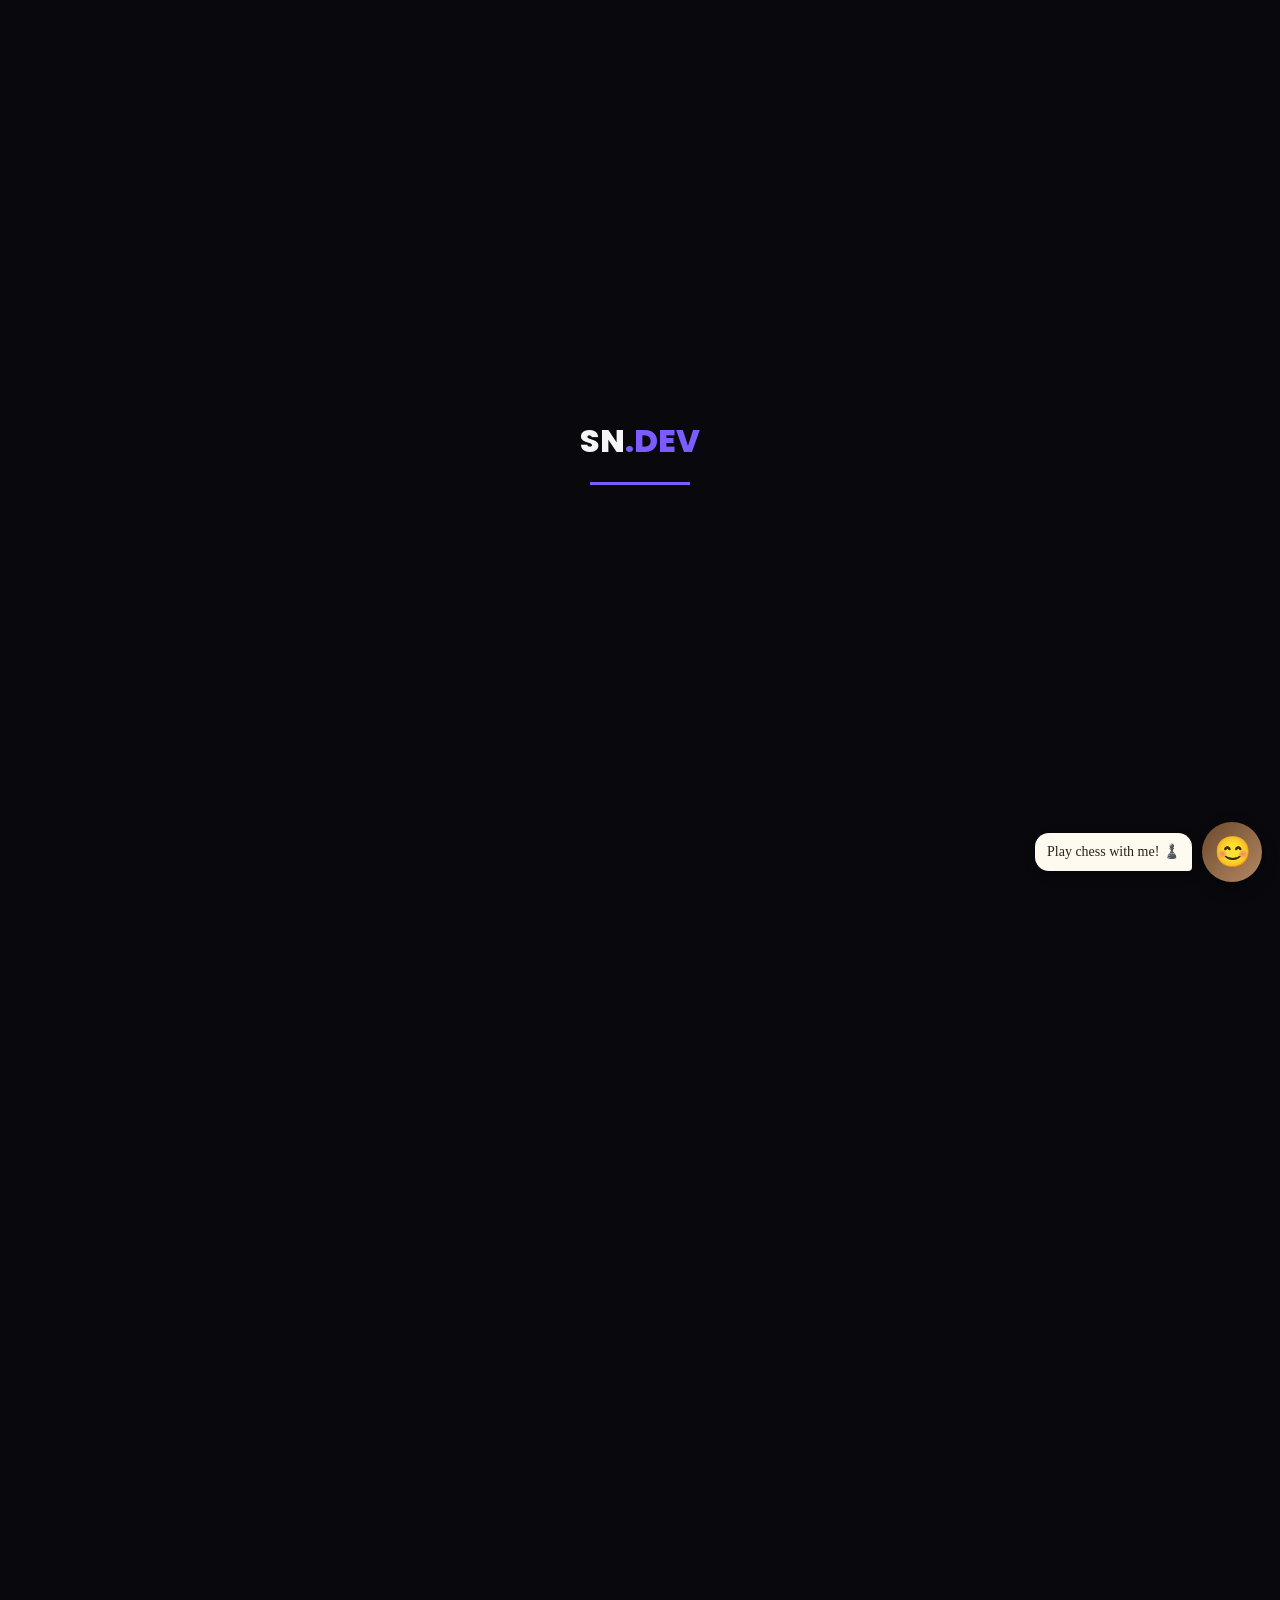
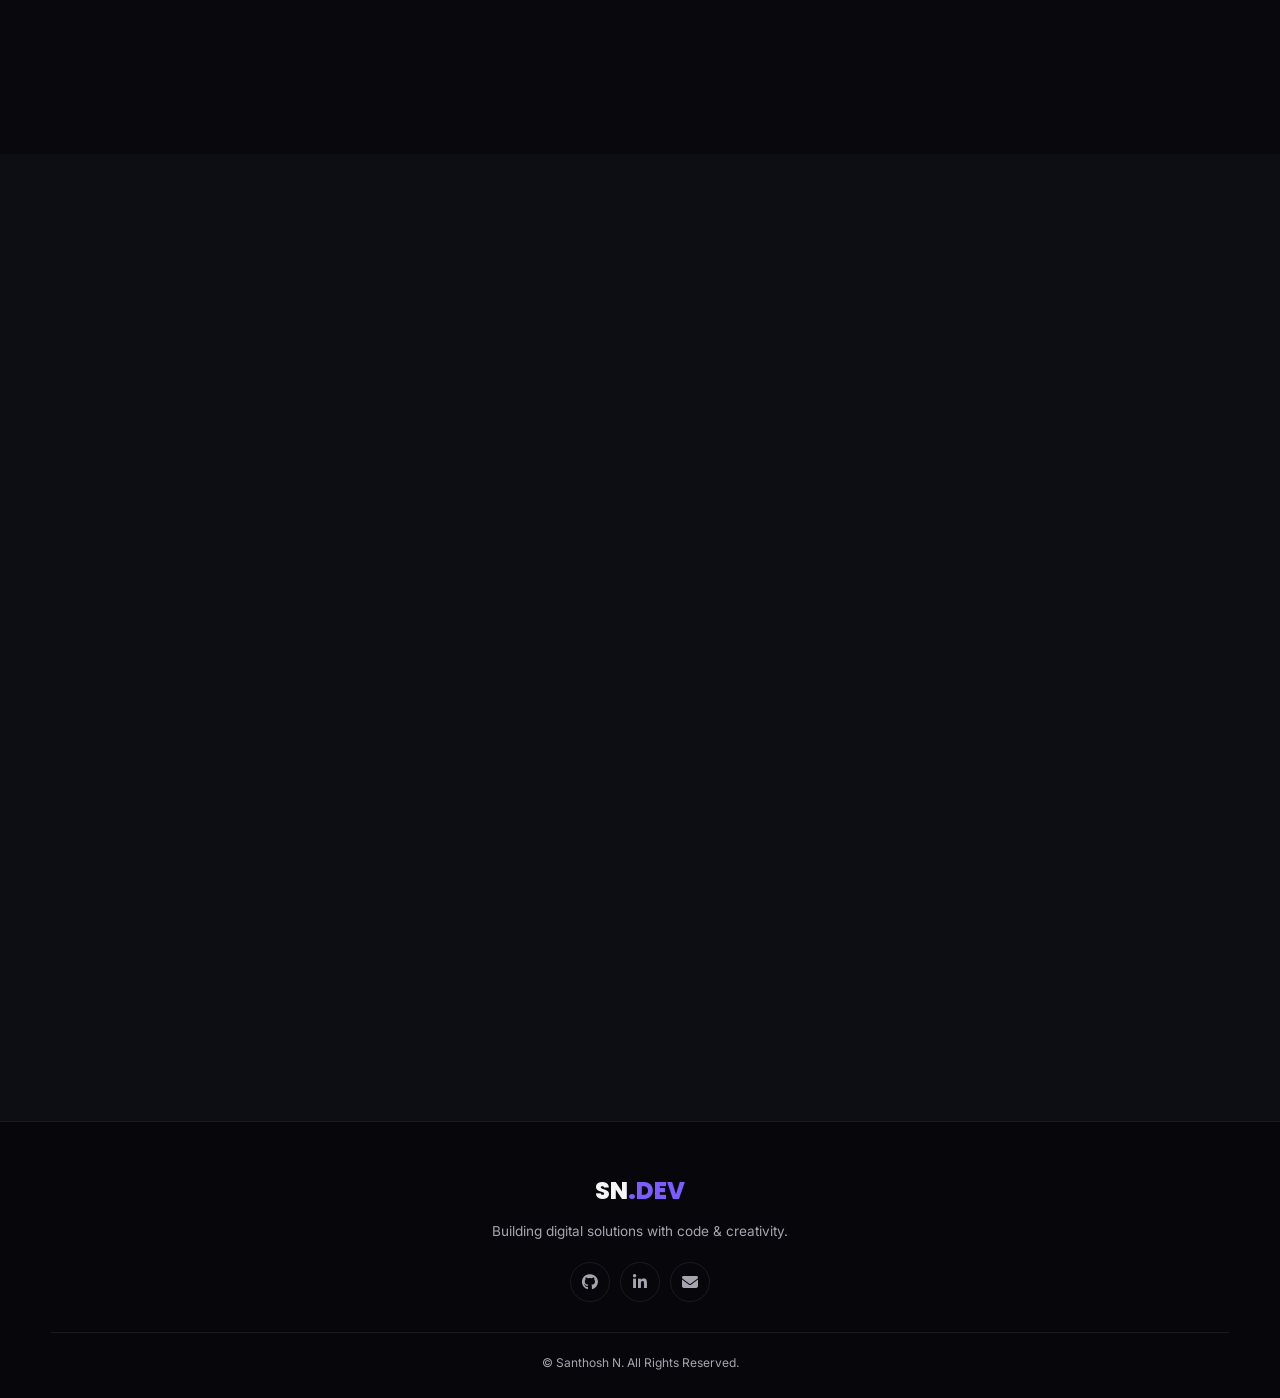
==== commit fa15ba24: "Add files via upload" ====
--- a/index.html
+++ b/index.html
@@ -1,3840 +1,1954 @@
-<<<<<<< HEAD
-<!DOCTYPE html>
-<html lang="en">
-
-<head>
-    <meta charset="UTF-8">
-    
-    <meta name="viewport"
-          content="width=device-width, initial-scale=1.0">
-
-    <!-- ================= SEO ================= -->
-
-<title>Santhosh Dev | Full Stack Developer | Portfolio</title>
-
-<meta name="description"
-      content="Santhosh Dev (Santhosh N) is a Full Stack Developer from India specializing in Java, Python, JavaScript, SQL and modern web development. Explore his portfolio, projects, skills and experience.">
-
-<meta name="keywords"
-      content="Santhosh Dev, Santhosh N, Santhosh N developer, Santhosh Dev portfolio, Santhosh Full Stack Developer, Santhosh software developer, Full Stack Developer, Java Developer, Python Developer, Web Developer">
-
-<meta name="author"
-      content="Santhosh Dev">
-
-<meta name="robots"
-      content="index, follow">
-
-<link rel="canonical"
-      href="https://sn.is-a.dev/">
-
-<!-- ================= OPEN GRAPH ================= -->
-
-<meta property="og:type"
-      content="website">
-
-<meta property="og:title"
-      content="Santhosh Dev | Full Stack Developer">
-
-<meta property="og:description"
-      content="Official portfolio of Santhosh Dev (Santhosh N), Full Stack Developer specializing in Java, Python, JavaScript, SQL and web development.">
-
-<meta property="og:url"
-      content="https://sn.is-a.dev/">
-
-<meta property="og:site_name"
-      content="Santhosh Dev Portfolio">
-
-<!-- ================= TWITTER ================= -->
-
-<meta name="twitter:card"
-      content="summary_large_image">
-
-<meta name="twitter:title"
-      content="Santhosh Dev | Full Stack Developer">
-
-<meta name="twitter:description"
-      content="Official portfolio of Santhosh Dev (Santhosh N), Full Stack Developer from India.">
-
-<!-- ================= END SEO ================= -->
- <!-- ================= PERSON STRUCTURED DATA ================= -->
-
-<script type="application/ld+json">
-{
-  "@context": "https://schema.org",
-  "@type": "Person",
-  "name": "Santhosh Dev",
-  "alternateName": "Santhosh N",
-  "url": "https://sn.is-a.dev/",
-  "jobTitle": "Full Stack Developer",
-  "description": "Full Stack Developer specializing in Java, Python, JavaScript, SQL and modern web development.",
-  "sameAs": [
-    "https://github.com/N-SANTHOSH-Dev",
-    "https://www.linkedin.com/in/santhosh-n-474422269/",
-    "https://leetcode.com/u/santhosh_192004/",
-    "https://www.geeksforgeeks.org/profile/ceitsanti77c"
-  ],
-  "knowsAbout": [
-    "Full Stack Development",
-    "Java",
-    "Python",
-    "JavaScript",
-    "SQL",
-    "Web Development",
-    "Database Development",
-    "Power BI",
-    "Azure"
-  ]
-}
-</script>
-
-<!-- ================= END STRUCTURED DATA ================= -->
- <meta name="google-site-verification" content="x_hC-AsUGVdplAzcW-EBVG7EeS2JRo3RvLSJDAO2GO0" />
-
-    <!-- Google Fonts -->
-    <link rel="preconnect" href="https://fonts.googleapis.com">
-
-    <link rel="preconnect"
-          href="https://fonts.gstatic.com"
-          crossorigin>
-
-    <link href="https://fonts.googleapis.com/css2?family=Inter:wght@400;500;600;700;800&family=Poppins:wght@400;500;600;700;800&display=swap"
-          rel="stylesheet">
-
-    <!-- Font Awesome -->
-    <link rel="stylesheet"
-          href="https://cdnjs.cloudflare.com/ajax/libs/font-awesome/6.5.2/css/all.min.css">
-
-    <!-- CSS -->
-    <link rel="stylesheet" href="style.css">
-</head>
-
-
-<body>
-
-    <!-- ================= PRELOADER ================= -->
-    <a href="chess.html" id="sandy-bot" aria-label="Play chess with Sandy">
-  <span class="sb-bubble">Play chess with me! ♟️</span>
-  <span class="sb-icon">😊</span>
-</a>
-    <div class="preloader" id="preloader">
-        <div class="loader-logo">SN<span>.DEV</span></div>
-        <div class="loader-line"></div>
-    </div>
-
-
-    <!-- ================= NAVBAR ================= -->
-
-    <header class="header" id="header">
-
-        <div class="container nav-container">
-
-            <!-- Logo -->
-            <a href="#home" class="logo">
-                <span>SN</span><em>.DEV</em>
-            </a>
-
-
-            <!-- Navigation -->
-            <nav class="navbar" id="navbar">
-
-                <a href="#home" class="nav-link active">
-                    Home
-                </a>
-
-                <a href="#about" class="nav-link">
-                    About
-                </a>
-
-                <a href="#skills" class="nav-link">
-                    Skills
-                </a>
-
-                <a href="#projects" class="nav-link">
-                    Projects
-                </a>
-
-                <a href="#experience" class="nav-link">
-                    Experience
-                </a>
-
-                <a href="#education" class="nav-link">
-                    Education
-                </a>
-
-                <a href="#contact" class="nav-link">
-                    Contact
-                </a>
-
-            </nav>
-
-
-            <!-- Theme Toggle -->
-            <button class="theme-toggle"
-                    id="theme-toggle"
-                    aria-label="Toggle theme">
-
-                <i class="fas fa-moon"></i>
-
-            </button>
-
-
-            <!-- Mobile Menu -->
-            <button class="menu-toggle"
-                    id="menu-toggle"
-                    aria-label="Open menu">
-
-                <span></span>
-                <span></span>
-                <span></span>
-
-            </button>
-
-        </div>
-
-    </header>
-
-
-
-    <!-- ================= HERO ================= -->
-
-    <section id="home" class="hero">
-
-        <div class="hero-bg">
-
-            <div class="hero-grid"></div>
-
-            <div class="hero-glow hero-glow-left"></div>
-
-            <div class="hero-glow hero-glow-right"></div>
-
-        </div>
-
-
-        <div class="container hero-container">
-
-
-            <!-- LEFT SIDE -->
-
-            <div class="hero-content reveal">
-
-                <div class="hero-greeting">
-                    Hello, I'm
-                </div>
-
-
-                <h1>
-                    Santhosh
-                    <span></span>
-                </h1>
-
-
-                <div class="hero-role">
-
-                    <span>I'm a</span>
-
-                    <span id="typing-text">
-                        Full Stack Developer
-                    </span>
-
-                    <span class="typing-cursor">|</span>
-
-                </div>
-
-
-                <p class="hero-description">
-
-                    A passionate Full Stack Developer with a strong
-                    foundation in Java, Python, SQL and web development.
-                    I enjoy building practical solutions and solving
-                    challenging problems.
-
-                </p>
-
-
-                <div class="hero-buttons">
-
-                    <a href="#projects"
-                       class="btn btn-primary">
-
-                        View My Work
-
-                        <i class="fas fa-arrow-right"></i>
-
-                    </a>
-
-
-                    <a href="assets/resume.pdf"
-                       class="btn btn-outline"
-                       download>
-
-                        Download Resume
-
-                        <i class="fas fa-download"></i>
-
-                    </a>
-
-                </div>
-
-
-                <!-- Social -->
-
-                <div class="hero-social">
-
-                    <a href="https://github.com/N-SANTHOSN-Dev"
-                       target="_blank"
-                       rel="noopener noreferrer"
-                       aria-label="GitHub">
-
-                        <i class="fab fa-github"></i>
-
-                    </a>
-
-
-                    <a href="https://www.linkedin.com/in/santhosh-n-474422269/"
-                       target="_blank"
-                       rel="noopener noreferrer"
-                       aria-label="LinkedIn">
-
-                        <i class="fab fa-linkedin-in"></i>
-
-                    </a>
-
-
-                    <a href="mailto:ceitsanthosh26@gmail.com"
-                       aria-label="Email">
-
-                        <i class="fas fa-envelope"></i>
-
-                    </a>
-
-                </div>
-
-            </div>
-
-
-
-           <!-- ================= RIGHT SIDE PHOTO ================= -->
-
-<div class="hero-visual reveal">
-
-    <div class="photo-wrapper">
-
-        <!-- Background Glow -->
-        <div class="photo-glow"></div>
-
-
-        <!-- Animated Purple Rings -->
-        <div class="photo-orbit orbit-one"></div>
-        <div class="photo-orbit orbit-two"></div>
-        <div class="photo-orbit orbit-three"></div>
-
-
-        <!-- Profile Photo -->
-        <div class="profile-image-container">
-
-            <img
-                src="assets/photo.png"
-                alt="Santhosh N - Full Stack Developer"
-                class="profile-image"
-            >
-
-        </div>
-
-
-        <!-- Floating Particles -->
-        <span class="particle particle-one"></span>
-        <span class="particle particle-two"></span>
-        <span class="particle particle-three"></span>
-        <span class="particle particle-four"></span>
-
-    </div>
-
-</div>
-
-        </div>
-
-
-        <!-- Scroll -->
-
-        <a href="#about" class="scroll-down">
-
-            <span>Scroll Down</span>
-
-            <i class="fas fa-chevron-down"></i>
-
-        </a>
-
-    </section>
-
-
-
-    <!-- ================= ABOUT ================= -->
-
-    <section id="about" class="section">
-
-        <div class="container">
-
-            <div class="section-heading reveal">
-
-                <span class="section-tag">
-                    About Me
-                </span>
-
-                <h2>
-                    Turning Ideas Into
-                    <span>Digital Solutions</span>
-                </h2>
-
-                <p>
-                    A little bit about me and my journey.
-                </p>
-
-            </div>
-
-
-            <div class="about-grid">
-
-
-                <div class="about-image reveal">
-
-                    <div class="about-card">
-
-    <div class="about-avatar">
-        <img src="assets/image.jpeg" alt="Santhosh N">
-
-        <div class="about-me-label">
-            <span>About Me</span>
-            <i class="fas fa-arrow-down"></i>
-        </div>
-    </div>
-
-    <h3>Santhosh N</h3>
-
-    <p>Full Stack Developer</p>
-
-    <div class="availability">
-        <span></span>
-        Open to Opportunities
-    </div>
-
-</div>
-
-                </div>
-
-
-
-                <div class="about-content reveal">
-
-                    <h2 class="hello-animation">
-    Hello! I'm <span>Santhosh</span> <span class="wave">👋</span>
-</h2>
-
-                    <p>
-                        I am a B.Tech Information Technology graduate
-                        passionate about software development and
-                        building real-world applications.
-                    </p>
-
-                    <p>
-                        I have experience working with Java, Python,
-                        JavaScript, SQL and modern web technologies.
-                        I enjoy learning new technologies and turning
-                        ideas into practical solutions.
-                    </p>
-
-
-                    <div class="about-info">
-
-                        <div>
-                            <span>Name</span>
-                            <strong>Santhosh N</strong>
-                        </div>
-
-                        <div>
-                            <span>Degree</span>
-                            <strong>B.Tech IT</strong>
-                        </div>
-
-                        <div>
-                            <span>Role</span>
-                            <strong>Full Stack Developer</strong>
-                        </div>
-
-                        <div>
-                            <span>Location</span>
-                            <strong>India</strong>
-                        </div>
-
-                    </div>
-
-                </div>
-
-            </div>
-
-        </div>
-
-    </section>
-
-
-
-    <!-- =========================
-     SKILLS SECTION
-========================= -->
-<section class="section section-alt" id="skills">
-
-    <div class="container">
-
-        <div class="section-heading reveal">
-            <span class="section-tag">My Skills</span>
-
-            <h2>
-                Skills & <span>Technologies</span>
-            </h2>
-
-            <p>
-                Technologies and tools I use to build modern,
-                reliable and user-friendly applications.
-            </p>
-        </div>
-
-
-        <div class="skills-slider reveal">
-
-            <div class="skills-track">
-
-                <!-- HTML -->
-                <div class="skill-slide">
-                    <i class="fab fa-html5 html-icon"></i>
-                    <span>HTML</span>
-                </div>
-
-                <!-- CSS -->
-                <div class="skill-slide">
-                    <i class="fab fa-css3-alt css-icon"></i>
-                    <span>CSS</span>
-                </div>
-
-                <!-- JAVASCRIPT -->
-                <div class="skill-slide">
-                    <i class="fab fa-js js-icon"></i>
-                    <span>JavaScript</span>
-                </div>
-
-                <!-- BOOTSTRAP -->
-                <div class="skill-slide">
-                    <i class="fab fa-bootstrap bootstrap-icon"></i>
-                    <span>Bootstrap</span>
-                </div>
-
-                <!-- JAVA -->
-                <div class="skill-slide">
-                    <i class="fab fa-java java-icon"></i>
-                    <span>Java</span>
-                </div>
-
-                <!-- PYTHON -->
-                <div class="skill-slide">
-                    <i class="fab fa-python python-icon"></i>
-                    <span>Python</span>
-                </div>
-
-                <!-- SQL -->
-                <div class="skill-slide">
-                    <i class="fas fa-database sql-icon"></i>
-                    <span>SQL</span>
-                </div>
-
-                <!-- POWER BI -->
-                <div class="skill-slide">
-                    <i class="fas fa-chart-column powerbi-icon"></i>
-                    <span>Power BI</span>
-                </div>
-
-                <!-- POSTMAN -->
-                <div class="skill-slide">
-                    <i class="fas fa-paper-plane postman-icon"></i>
-                    <span>Postman</span>
-                </div>
-
-                <!-- GIT -->
-                <div class="skill-slide">
-                    <i class="fab fa-git-alt git-icon"></i>
-                    <span>Git</span>
-                </div>
-
-                <!-- GITHUB -->
-                <div class="skill-slide">
-                    <i class="fab fa-github github-icon"></i>
-                    <span>GitHub</span>
-                </div>
-
-                <!-- VS CODE -->
-                <div class="skill-slide">
-                    <i class="fas fa-code vscode-icon"></i>
-                    <span>VS Code</span>
-                </div>
-
-
-                <!-- DUPLICATE SET FOR SEAMLESS LOOP -->
-
-                <div class="skill-slide">
-                    <i class="fab fa-html5 html-icon"></i>
-                    <span>HTML</span>
-                </div>
-
-                <div class="skill-slide">
-                    <i class="fab fa-css3-alt css-icon"></i>
-                    <span>CSS</span>
-                </div>
-
-                <div class="skill-slide">
-                    <i class="fab fa-js js-icon"></i>
-                    <span>JavaScript</span>
-                </div>
-
-                <div class="skill-slide">
-                    <i class="fab fa-bootstrap bootstrap-icon"></i>
-                    <span>Bootstrap</span>
-                </div>
-
-                <div class="skill-slide">
-                    <i class="fab fa-java java-icon"></i>
-                    <span>Java</span>
-                </div>
-
-                <div class="skill-slide">
-                    <i class="fab fa-python python-icon"></i>
-                    <span>Python</span>
-                </div>
-
-                <div class="skill-slide">
-                    <i class="fas fa-database sql-icon"></i>
-                    <span>SQL</span>
-                </div>
-
-                <div class="skill-slide">
-                    <i class="fas fa-chart-column powerbi-icon"></i>
-                    <span>Power BI</span>
-                </div>
-
-                <div class="skill-slide">
-                    <i class="fas fa-paper-plane postman-icon"></i>
-                    <span>Postman</span>
-                </div>
-
-                <div class="skill-slide">
-                    <i class="fab fa-git-alt git-icon"></i>
-                    <span>Git</span>
-                </div>
-
-                <div class="skill-slide">
-                    <i class="fab fa-github github-icon"></i>
-                    <span>GitHub</span>
-                </div>
-
-                <div class="skill-slide">
-                    <i class="fas fa-code vscode-icon"></i>
-                    <span>VS Code</span>
-                </div>
-
-            </div>
-
-        </div>
-
-    </div>
-
-</section> 
-
-<!-- =========================
-     PROJECTS SECTION
-========================= -->
-
-<section class="section" id="projects">
-
-    <div class="container">
-
-        <!-- SECTION HEADING -->
-        <div class="section-heading reveal">
-
-            <span class="section-tag">
-                My Work
-            </span>
-
-            <h2>
-                Featured <span>Projects</span>
-            </h2>
-
-            <p>
-                A selection of projects where I applied my
-                programming, web development and problem-solving skills.
-            </p>
-
-        </div>
-
-
-        <!-- =========================
-             PROJECTS GRID
-        ========================= -->
-
-        <div class="projects-grid">
-
-
-            <!-- =================================================
-                 PROJECT 01
-            ================================================== -->
-
-            <article class="project-card reveal">
-
-                <div class="project-icon">
-                    <i class="fas fa-car"></i>
-                </div>
-
-
-                <div class="project-content">
-
-                    <h3>
-                        Smart Parking Management
-                    </h3>
-
-
-                    <p>
-                        An intelligent parking management system that
-                        uses computer vision and OCR to automatically
-                        recognize vehicle number plates and manage
-                        parking entry and exit records.
-                    </p>
-
-
-                    <!-- TECH STACK -->
-
-                    <div class="project-tech">
-
-                        <span class="tech-btn python">
-                            <i class="fab fa-python"></i>
-                            Python
-                        </span>
-
-                        <span class="tech-btn opencv">
-                            <i class="fas fa-camera"></i>
-                            OpenCV
-                        </span>
-
-                        <span class="tech-btn easyocr">
-                            <i class="fas fa-font"></i>
-                            EasyOCR
-                        </span>
-
-                        <span class="tech-btn html">
-                            <i class="fab fa-html5"></i>
-                            HTML
-                        </span>
-
-                        <span class="tech-btn css">
-                            <i class="fab fa-css3-alt"></i>
-                            CSS
-                        </span>
-
-                        <span class="tech-btn javascript">
-                            <i class="fab fa-js"></i>
-                            JavaScript
-                        </span>
-
-                    </div>
-
-
-                    <!-- PROJECT ACTIONS -->
-
-                    <div class="project-actions">
-
-                        <!-- View Code -->
-
-                        <button
-                            type="button"
-                            class="project-btn primary"
-                            onclick="showProjectMessage('Smart Parking Management', 'code')">
-
-                            <i class="fab fa-github"></i>
-
-                            View Code
-
-                        </button>
-
-
-                        <!-- Live Demo -->
-
-                        <button
-                            type="button"
-                            class="project-btn secondary"
-                            onclick="showProjectMessage('Smart Parking Management', 'demo')">
-
-                            <i class="fas fa-arrow-up-right-from-square"></i>
-
-                            Live Demo
-
-                        </button>
-
-                    </div>
-
-                </div>
-
-            </article>
-
-
-
-            <!-- =================================================
-                 PROJECT 02
-            ================================================== -->
-
-            <article class="project-card reveal">
-
-                <div class="project-icon">
-                    <i class="fas fa-hospital"></i>
-                </div>
-
-
-                <div class="project-content">
-
-                    <h3>
-                        Hospital Management System
-                    </h3>
-
-
-                    <p>
-                        A hospital management application designed
-                        to manage patient information, hospital records
-                        and database operations, with a Python-based
-                        chatbot for user assistance.
-                    </p>
-
-
-                    <!-- TECH STACK -->
-
-                    <div class="project-tech">
-
-                        <span class="tech-btn java">
-                            <i class="fab fa-java"></i>
-                            Java
-                        </span>
-
-                        <span class="tech-btn mysql">
-                            <i class="fas fa-database"></i>
-                            MySQL
-                        </span>
-
-                        <span class="tech-btn jdbc">
-                            <i class="fas fa-plug"></i>
-                            JDBC
-                        </span>
-
-                        <span class="tech-btn html">
-                            <i class="fab fa-html5"></i>
-                            HTML
-                        </span>
-
-                        <span class="tech-btn css">
-                            <i class="fab fa-css3-alt"></i>
-                            CSS
-                        </span>
-
-                        <span class="tech-btn javascript">
-                            <i class="fab fa-js"></i>
-                            JavaScript
-                        </span>
-
-                        <span class="tech-btn python">
-                            <i class="fab fa-python"></i>
-                            Python
-                        </span>
-
-                    </div>
-
-
-                    <!-- PROJECT ACTIONS -->
-
-                    <div class="project-actions">
-
-                        <!-- View Code -->
-
-                        <button
-                            type="button"
-                            class="project-btn primary"
-                            onclick="showProjectMessage('Hospital Management System', 'code')">
-
-                            <i class="fab fa-github"></i>
-
-                            View Code
-
-                        </button>
-
-
-                        <!-- Live Demo -->
-
-                        <button
-                            type="button"
-                            class="project-btn secondary"
-                            onclick="showProjectMessage('Hospital Management System', 'demo')">
-
-                            <i class="fas fa-arrow-up-right-from-square"></i>
-
-                            Live Demo
-
-                        </button>
-
-                    </div>
-
-                </div>
-
-            </article>
-
-
-
-            <!-- =================================================
-                 PROJECT 03
-            ================================================== -->
-
-            <article class="project-card reveal">
-
-                <div class="project-icon">
-                    <i class="fas fa-book-open"></i>
-                </div>
-
-
-                <div class="project-content">
-
-                    <h3>
-                        Bookify
-                    </h3>
-
-
-                    <p>
-                        A modern and responsive frontend book library
-                        website designed to provide a clean browsing
-                        experience for discovering and exploring books.
-                    </p>
-
-
-                    <!-- TECH STACK -->
-
-                    <div class="project-tech">
-
-                        <span class="tech-btn html">
-                            <i class="fab fa-html5"></i>
-                            HTML
-                        </span>
-
-                        <span class="tech-btn css">
-                            <i class="fab fa-css3-alt"></i>
-                            CSS
-                        </span>
-
-                        <span class="tech-btn javascript">
-                            <i class="fab fa-js"></i>
-                            JavaScript
-                        </span>
-
-                        <span class="tech-btn bootstrap">
-                            <i class="fab fa-bootstrap"></i>
-                            Bootstrap
-                        </span>
-
-                    </div>
-
-
-                    <!-- PROJECT ACTIONS -->
-
-                    <div class="project-actions">
-
-                        <!-- View Code -->
-
-                        <button
-                            type="button"
-                            class="project-btn primary"
-                            onclick="showProjectMessage('Bookify', 'code')">
-
-                            <i class="fab fa-github"></i>
-
-                            View Code
-
-                        </button>
-
-
-                        <!-- Live Demo -->
-
-                        <button
-                            type="button"
-                            class="project-btn secondary"
-                            onclick="showProjectMessage('Bookify', 'demo')">
-
-                            <i class="fas fa-arrow-up-right-from-square"></i>
-
-                            Live Demo
-
-                        </button>
-
-                    </div>
-
-                </div>
-
-            </article>
-
-
-        </div>
-
-    </div>
-
-
-    <!-- =====================================================
-         UNDER DEVELOPMENT MODAL
-    ====================================================== -->
-
-    <div
-        class="project-modal"
-        id="project-modal"
-        aria-hidden="true">
-
-        <div class="project-modal-overlay"
-             onclick="closeProjectMessage()">
-        </div>
-
-
-        <div class="project-modal-box">
-
-            <!-- Close -->
-
-            <button
-                type="button"
-                class="project-modal-close"
-                onclick="closeProjectMessage()"
-                aria-label="Close">
-
-                <i class="fas fa-xmark"></i>
-
-            </button>
-
-
-            <!-- Icon -->
-
-            <div class="project-modal-icon">
-
-                <i class="fas fa-code"></i>
-
-            </div>
-
-
-            <!-- Title -->
-
-            <h3 id="project-modal-title">
-                Project Under Development
-            </h3>
-
-
-            <!-- Message -->
-
-            <p id="project-modal-message">
-
-                This project is currently under development.
-                Please try again later.
-
-            </p>
-
-
-            <!-- Button -->
-
-            <button
-                type="button"
-                class="project-modal-button"
-                onclick="closeProjectMessage()">
-
-                <i class="fas fa-check"></i>
-
-                Okay
-
-            </button>
-
-        </div>
-
-    </div>
-
-</section>
-
-    <!-- =========================
-     EXPERIENCE SECTION
-========================= -->
-<section class="section section-alt" id="experience">
-
-    <div class="container">
-
-        <!-- SECTION HEADING -->
-        <div class="section-heading reveal">
-
-            <span class="section-tag">My Journey</span>
-
-            <h2>
-                Work <span>Experience</span>
-            </h2>
-
-            <p>
-                My professional experience, technical training and
-                hands-on exposure to real-world software development.
-            </p>
-
-        </div>
-
-
-        <!-- EXPERIENCE -->
-        <div class="experience-wrapper reveal">
-
-            <div class="experience-card">
-
-                <!-- =========================================
-                     LEFT SIDE
-                ========================================== -->
-                <div class="experience-left">
-
-                    <div class="company-logo">
-    <img src="assets/Screenshot 2026-09-04 214704.png" alt="Mphasis Logo">
-</div>
-
-                    <div class="experience-company">
-
-                        <h3>Mphasis</h3>
-
-                        <span>
-                            Trainee Associate Software Engineer Intern
-                        </span>
-
-                    </div>
-
-                </div>
-
-
-                <!-- =========================================
-                     RIGHT SIDE
-                ========================================== -->
-                <div class="experience-right">
-                 <div class="experience-company">
-
-                        <span>
-                            Internship
-                        </span>
-
-                    </div>
-                    <!-- DATE -->
-                    <div class="experience-date">
-
-                        <i class="far fa-calendar"></i>
-
-                        Jan 2026 – Apr 2026
-
-                    </div>
-
-
-                    <!-- DESCRIPTION -->
-                    <p class="experience-description">
-                        
-                        Completed a 3-month professional internship as
-                        a Trainee Associate Software Engineer, gaining
-                        practical exposure to data analytics, database
-                        technologies, cloud computing and software
-                        development practices.
-
-                    </p>
-
-
-                    <!-- =====================================
-                         EXPERIENCE PHASES
-                    ====================================== -->
-                    <div class="experience-phases">
-
-
-                        <!-- TRAINING -->
-                        <div class="experience-phase">
-
-                            <div class="phase-icon">
-
-                                <i class="fas fa-graduation-cap"></i>
-
-                            </div>
-
-
-                            <div class="phase-content">
-
-                                <div class="phase-heading">
-
-                                    <h4>
-                                        Technical Training
-                                    </h4>
-
-                                    <span>
-                                        1 Month · Pune
-                                    </span>
-
-                                </div>
-
-
-                                <p>
-
-                                    Received technical training in
-                                    Python, Pandas, NumPy, SQL, MongoDB,
-                                    Power BI and Azure Cloud, building
-                                    knowledge of data processing,
-                                    visualization, databases and cloud
-                                    technologies.
-
-                                </p>
-
-                            </div>
-
-                        </div>
-
-
-                        <!-- PROJECT TEAM -->
-                        <div class="experience-phase">
-
-                            <div class="phase-icon">
-
-                                <i class="fas fa-code"></i>
-
-                            </div>
-
-
-                            <div class="phase-content">
-
-                                <div class="phase-heading">
-
-                                    <h4>
-                                        Project Team
-                                    </h4>
-
-                                    <span>
-                                        2 Months · Chennai
-                                    </span>
-
-                                </div>
-
-
-                                <p>
-
-                                    Worked with a project team and
-                                    gained hands-on experience in
-                                    applying technical concepts to
-                                    real-world project requirements,
-                                    team workflows and software
-                                    development practices.
-
-                                </p>
-
-                            </div>
-
-                        </div>
-
-                    </div>
-
-
-                    <!-- =====================================
-                         TECHNOLOGIES
-                    ====================================== -->
-                    <div class="experience-tech">
-
-                        <!-- Python -->
-                        <span>
-                            <i class="fab fa-python"></i>
-                            Python
-                        </span>
-
-
-                        <!-- Pandas -->
-                        <span>
-                            <i class="fas fa-table"></i>
-                            Pandas
-                        </span>
-
-
-                        <!-- NumPy -->
-                        <span>
-                            <i class="fas fa-calculator"></i>
-                            NumPy
-                        </span>
-
-
-                        <!-- SQL -->
-                        <span>
-                            <i class="fas fa-database"></i>
-                            SQL
-                        </span>
-
-
-                        <!-- MongoDB -->
-                        <span>
-                            <i class="fas fa-leaf"></i>
-                            MongoDB
-                        </span>
-
-
-                        <!-- Power BI -->
-                        <span>
-                            <i class="fas fa-chart-column"></i>
-                            Power BI
-                        </span>
-
-
-                        <!-- Azure -->
-                        <span>
-                            <i class="fas fa-cloud"></i>
-                            Azure Cloud
-                        </span>
-
-                    </div>
-
-                </div>
-
-            </div>
-
-        </div>
-
-    </div>
-
-</section>
-
-
-   <!-- ================= EDUCATION ================= -->
-
-<section id="education" class="section">
-
-    <div class="container">
-
-        <!-- Section Heading -->
-        <div class="section-heading reveal">
-
-            <span class="section-tag">
-                Education
-            </span>
-
-            <h2>
-                My Academic
-                <span>Background</span>
-            </h2>
-
-        </div>
-
-
-        <!-- Education Cards -->
-        <div class="education-grid">
-
-
-            <!-- B.Tech -->
-            <div class="education-card reveal">
-
-                <span class="education-year">
-                    2022 – 2026
-                </span>
-
-                <i class="fas fa-graduation-cap"></i>
-
-                <h3>
-                    B.Tech Information Technology
-                </h3>
-
-                <h4>
-                    K.S.R College of Engineering,Tiruchengode
-                </h4>
-
-                <strong>
-                    CGPA: 8.12
-                </strong>
-
-            </div>
-
-
-            <!-- HSC -->
-            <div class="education-card reveal">
-
-                <span class="education-year">
-                    2020 – 2022
-                </span>
-
-                <i class="fas fa-school"></i>
-
-                <h3>
-                    Higher Secondary (HSC)
-                </h3>
-
-                <h4>
-                    R G M Higher Secondary School,Manoorpalayam
-                </h4>
-
-                <strong>
-                    Marks: 475 / 600
-                </strong>
-
-                <p class="education-percentage">
-                    Percentage: 79.17%
-                </p>
-
-            </div>
-
-
-            <!-- SSLC -->
-            <div class="education-card reveal">
-
-                <span class="education-year">
-                    2020
-                </span>
-
-                <i class="fas fa-book"></i>
-
-                <h3>
-                    SSLC
-                </h3>
-
-                <h4>
-                    R G M Higher Secondary School,Manoorpalayam
-                </h4>
-
-                <strong>
-                    Marks: 452 / 500
-                </strong>
-
-                <p class="education-percentage">
-                    Percentage: 90.4%
-                </p>
-
-            </div>
-
-
-        </div>
-
-    </div>
-
-</section>
-
-
-<!-- ================= ACHIEVEMENTS ================= -->
-
-<section id="achievements" class="section">
-
-    <div class="container">
-
-        <!-- Section Heading -->
-        <div class="section-heading reveal">
-
-            <span class="section-tag">
-                Achievements
-            </span>
-
-            <h2>
-                Coding & <span>Achievements</span>
-            </h2>
-
-            <p>
-                My coding journey, problem-solving experience,
-                and achievements across competitive programming platforms.
-            </p>
-
-        </div>
-
-
-        <!-- Achievement Stats -->
-        <div class="stats-grid">
-
-
-            <!-- ================= LEETCODE ================= -->
-
-            <div class="stat-card reveal">
-
-                <i class="fas fa-code"></i>
-
-                <h3>
-                    <span class="counter"
-                          data-target="150">
-                        0
-                    </span>+
-                </h3>
-
-                <p>
-                    LeetCode Problems
-                </p>
-
-                <a href="https://leetcode.com/u/santhosh_192004/"
-                   target="_blank"
-                   rel="noopener noreferrer"
-                   class="achievement-link">
-
-                    <i class="fas fa-external-link-alt"></i>
-
-                    View LeetCode Profile
-
-                </a>
-
-            </div>
-
-
-            <!-- ================= GEEKSFORGEEKS ================= -->
-
-            <div class="stat-card reveal">
-
-                <i class="fas fa-laptop-code"></i>
-
-                <h3>
-                    <span class="counter"
-                          data-target="160">
-                        0
-                    </span>+
-                </h3>
-
-                <p>
-                    GeeksforGeeks Problems
-                </p>
-
-                <a href="https://www.geeksforgeeks.org/profile/ceitsanti77c"
-                   target="_blank"
-                   rel="noopener noreferrer"
-                   class="achievement-link">
-
-                    <i class="fas fa-external-link-alt"></i>
-
-                    View GFG Profile
-
-                </a>
-
-            </div>
-
-
-            <!-- ================= GFG COLLEGE RANK ================= -->
-
-            <div class="stat-card reveal">
-
-                <i class="fas fa-trophy"></i>
-
-                <h3>
-                    <span class="counter"
-                          data-target="23">
-                        0
-                    </span>
-                </h3>
-
-                <p>
-                    GFG College Rank
-                </p>
-
-                <span class="achievement-subtext">
-                    K.S.R College of Engineering
-                </span>
-
-            </div>
-
-
-            <!-- ================= CGPA ================= -->
-
-            <div class="stat-card reveal">
-
-                <i class="fas fa-graduation-cap"></i>
-
-                <h3>
-                    <span class="counter"
-                          data-target="8.12">
-                        0
-                    </span>
-                </h3>
-
-                <p>
-                    CGPA
-                </p>
-
-                <span class="achievement-subtext">
-                    B.Tech Information Technology
-                </span>
-
-            </div>
-
-
-        </div>
-
-
-        <!-- ================= CODING PROFILES ================= -->
-
-        <div class="coding-profiles reveal">
-
-            <h3>
-                <i class="fas fa-terminal"></i>
-                Coding Profiles
-            </h3>
-
-            <div class="profile-links">
-
-
-                <!-- LeetCode -->
-                <a href="https://leetcode.com/u/santhosh_192004/"
-                   target="_blank"
-                   rel="noopener noreferrer"
-                   class="coding-profile">
-
-                    <i class="fas fa-code"></i>
-
-                    <span>
-                        <strong>LeetCode</strong>
-                        <small>150+ Problems Solved</small>
-                    </span>
-
-                    <i class="fas fa-arrow-up-right-from-square profile-arrow"></i>
-
-                </a>
-
-
-                <!-- GeeksforGeeks -->
-                <a href="https://www.geeksforgeeks.org/profile/ceitsanti77c"
-                   target="_blank"
-                   rel="noopener noreferrer"
-                   class="coding-profile">
-
-                    <i class="fas fa-laptop-code"></i>
-
-                    <span>
-                        <strong>GeeksforGeeks</strong>
-                        <small>160+ Problems Solved</small>
-                    </span>
-
-                    <i class="fas fa-arrow-up-right-from-square profile-arrow"></i>
-
-                </a>
-
-
-            </div>
-
-        </div>
-
-    </div>
-
-</section>
-
-
-
-    <!-- ================= CERTIFICATIONS ================= -->
-
-    <section id="certifications" class="section">
-
-        <div class="container">
-
-            <div class="section-heading reveal">
-
-                <span class="section-tag">
-                    Certifications
-                </span>
-
-                <h2>
-                    Continuous
-                    <span>Learning</span>
-                </h2>
-
-            </div>
-
-
-            <div class="certifications-grid">
-
-
-                <div class="cert-card reveal">
-
-                    <i class="fab fa-java"></i>
-
-                    <h3>
-                        Java Programming
-                    </h3>
-
-                    <p>
-                        Infosys Springboard
-                    </p>
-
-                </div>
-
-
-                <div class="cert-card reveal">
-
-                    <i class="fab fa-python"></i>
-
-                    <h3>
-                        Python
-                    </h3>
-
-                    <p>
-                        Bhumi
-                    </p>
-
-                </div>
-
-
-                <div class="cert-card reveal">
-
-                    <i class="fas fa-microchip"></i>
-
-                    <h3>
-                        IoT Course
-                    </h3>
-
-                    <p>
-                        NPTEL
-                    </p>
-
-                </div>
-
-
-                <div class="cert-card reveal">
-
-                    <i class="fas fa-code"></i>
-
-                    <h3>
-                        Introduction to Java
-                    </h3>
-
-                    <p>
-                        Coursera
-                    </p>
-
-                </div>
-
-            </div>
-
-        </div>
-
-    </section>
-
-
-
-    <!-- ================= CONTACT ================= -->
-
-    <section id="contact" class="section section-alt">
-
-        <div class="container">
-
-            <div class="section-heading reveal">
-
-                <span class="section-tag">
-                    Contact Me
-                </span>
-
-                <h2>
-                    Let's Build Something
-                    <span>Together</span>
-                </h2>
-
-                <p>
-                    Have a project or opportunity?
-                    Feel free to reach out.
-                </p>
-
-            </div>
-
-
-            <div class="contact-grid">
-
-
-                <div class="contact-info reveal">
-
-                    <div class="contact-item">
-
-                        <div class="contact-icon">
-                            <i class="fas fa-envelope"></i>
-                        </div>
-
-                        <div>
-                            <span>Email</span>
-
-                            <a href="mailto:ceitsanthosh26@gmail.com">
-                                ceitsanthosh26@gmail.com
-                            </a>
-                        </div>
-
-                    </div>
-
-
-                    <div class="contact-item">
-
-                        <div class="contact-icon">
-                            <i class="fas fa-phone"></i>
-                        </div>
-
-                        <div>
-                            <span>Phone</span>
-
-                            <a href="tel:+918667875408">
-                                +91 86678 75408
-                            </a>
-                        </div>
-
-                    </div>
-
-
-                    <div class="contact-item">
-
-                        <div class="contact-icon">
-                            <i class="fas fa-location-dot"></i>
-                        </div>
-
-                        <div>
-                            <span>Location</span>
-
-                            <p>India</p>
-                        </div>
-
-                    </div>
-
-                </div>
-
-
-
-                <!-- Contact Form -->
-<form class="contact-form reveal"
-      id="contact-form">
-
-    <!-- Web3Forms Access Key -->
-    <input type="hidden"
-           name="access_key"
-           value="0b2ddd9b-011a-4832-90ac-89ed7f7a860b">
-
-    <!-- Subject of email you receive -->
-    <input type="hidden"
-           name="subject"
-           value="New Portfolio Contact Message">
-
-    <!-- From name -->
-    <input type="hidden"
-           name="from_name"
-           value="Santhosh N Portfolio">
-
-
-    <!-- Name -->
-    <div class="form-group">
-
-        <label for="name">
-            Your Name
-        </label>
-
-        <input
-            type="text"
-            id="name"
-            name="name"
-            placeholder="Enter your name"
-            required
-        >
-
-    </div>
-
-
-    <!-- Email -->
-    <div class="form-group">
-
-        <label for="email">
-            Your Email
-        </label>
-
-        <input
-            type="email"
-            id="email"
-            name="email"
-            placeholder="Enter your email"
-            required
-        >
-
-    </div>
-
-
-    <!-- Message -->
-    <div class="form-group">
-
-        <label for="message">
-            Message
-        </label>
-
-        <textarea
-            id="message"
-            name="message"
-            rows="5"
-            placeholder="Write your message..."
-            required
-        ></textarea>
-
-    </div>
-
-
-    <!-- Success/Error Message -->
-    <div id="form-status"
-         class="form-status"
-         aria-live="polite">
-    </div>
-
-
-    <!-- Submit -->
-    <button type="submit"
-            class="btn btn-primary"
-            id="submit-btn">
-
-        <span id="submit-text">
-            Send Message
-        </span>
-
-        <i class="fas fa-paper-plane"
-           id="submit-icon"></i>
-
-    </button>
-
-</form>
-
-            </div>
-
-        </div>
-
-    </section>
-
-
-
-    <!-- ================= FOOTER ================= -->
-
-    <footer class="footer">
-
-        <div class="container footer-container">
-
-            <div class="footer-logo">
-                SN<span>.DEV</span>
-            </div>
-
-            <p>
-                Building digital solutions with code & creativity.
-            </p>
-
-            <div class="footer-social">
-
-                <a href="https://github.com/N-SANTHOSH-Dev"
-                   target="_blank"
-                   rel="noopener noreferrer">
-
-                    <i class="fab fa-github"></i>
-
-                </a>
-
-                <a href="https://www.linkedin.com/in/santhosh-n-474422269/"
-                   target="_blank"
-                   rel="noopener noreferrer">
-
-                    <i class="fab fa-linkedin-in"></i>
-
-                </a>
-
-                <a href="mailto:ceitsanthosh26@gmail.com">
-
-                    <i class="fas fa-envelope"></i>
-
-                </a>
-
-            </div>
-
-            <div class="footer-bottom">
-
-                <p>
-                    © <span id="current-year"></span>
-                    Santhosh N. All Rights Reserved.
-                </p>
-
-            </div>
-
-        </div>
-
-    </footer>
-
-
-
-    <!-- Scroll To Top -->
-
-    <button class="scroll-top"
-            id="scroll-top"
-            aria-label="Scroll to top">
-
-        <i class="fas fa-arrow-up"></i>
-
-    </button>
-
-
-    <!-- JavaScript -->
-    <script src="script.js"></script>
-
-</body>
-
-=======
-<!DOCTYPE html>
-<html lang="en">
-
-<head>
-    <meta charset="UTF-8">
-    
-    <meta name="viewport"
-          content="width=device-width, initial-scale=1.0">
-
-    <meta name="description"
-          content="Santhosh N - Full Stack Developer Portfolio">
-
-    <meta name="keywords"
-          content="Santhosh N, Full Stack Developer, Web Developer, Java Developer, Software Developer">
-
-    <meta name="author"
-          content="Santhosh N">
-
-    <title>Santhosh N | Portfolio</title>
-
-    <!-- Google Fonts -->
-    <link rel="preconnect" href="https://fonts.googleapis.com">
-
-    <link rel="preconnect"
-          href="https://fonts.gstatic.com"
-          crossorigin>
-
-    <link href="https://fonts.googleapis.com/css2?family=Inter:wght@400;500;600;700;800&family=Poppins:wght@400;500;600;700;800&display=swap"
-          rel="stylesheet">
-
-    <!-- Font Awesome -->
-    <link rel="stylesheet"
-          href="https://cdnjs.cloudflare.com/ajax/libs/font-awesome/6.5.2/css/all.min.css">
-
-    <!-- CSS -->
-    <link rel="stylesheet" href="style.css">
-</head>
-
-
-<body>
-
-    <!-- ================= PRELOADER ================= -->
-
-    <div class="preloader" id="preloader">
-        <div class="loader-logo">SN<span>.DEV</span></div>
-        <div class="loader-line"></div>
-    </div>
-
-
-    <!-- ================= NAVBAR ================= -->
-
-    <header class="header" id="header">
-
-        <div class="container nav-container">
-
-            <!-- Logo -->
-            <a href="#home" class="logo">
-                <span>SN</span><em>.DEV</em>
-            </a>
-
-
-            <!-- Navigation -->
-            <nav class="navbar" id="navbar">
-
-                <a href="#home" class="nav-link active">
-                    Home
-                </a>
-
-                <a href="#about" class="nav-link">
-                    About
-                </a>
-
-                <a href="#skills" class="nav-link">
-                    Skills
-                </a>
-
-                <a href="#projects" class="nav-link">
-                    Projects
-                </a>
-
-                <a href="#experience" class="nav-link">
-                    Experience
-                </a>
-
-                <a href="#education" class="nav-link">
-                    Education
-                </a>
-
-                <a href="#contact" class="nav-link">
-                    Contact
-                </a>
-
-            </nav>
-
-
-            <!-- Theme Toggle -->
-            <button class="theme-toggle"
-                    id="theme-toggle"
-                    aria-label="Toggle theme">
-
-                <i class="fas fa-moon"></i>
-
-            </button>
-
-
-            <!-- Mobile Menu -->
-            <button class="menu-toggle"
-                    id="menu-toggle"
-                    aria-label="Open menu">
-
-                <span></span>
-                <span></span>
-                <span></span>
-
-            </button>
-
-        </div>
-
-    </header>
-
-
-
-    <!-- ================= HERO ================= -->
-
-    <section id="home" class="hero">
-
-        <div class="hero-bg">
-
-            <div class="hero-grid"></div>
-
-            <div class="hero-glow hero-glow-left"></div>
-
-            <div class="hero-glow hero-glow-right"></div>
-
-        </div>
-
-
-        <div class="container hero-container">
-
-
-            <!-- LEFT SIDE -->
-
-            <div class="hero-content reveal">
-
-                <div class="hero-greeting">
-                    Hello, I'm
-                </div>
-
-
-                <h1>
-                    Santhosh
-                    <span></span>
-                </h1>
-
-
-                <div class="hero-role">
-
-                    <span>I'm a</span>
-
-                    <span id="typing-text">
-                        Full Stack Developer
-                    </span>
-
-                    <span class="typing-cursor">|</span>
-
-                </div>
-
-
-                <p class="hero-description">
-
-                    A passionate Full Stack Developer with a strong
-                    foundation in Java, Python, SQL and web development.
-                    I enjoy building practical solutions and solving
-                    challenging problems.
-
-                </p>
-
-
-                <div class="hero-buttons">
-
-                    <a href="#projects"
-                       class="btn btn-primary">
-
-                        View My Work
-
-                        <i class="fas fa-arrow-right"></i>
-
-                    </a>
-
-
-                    <a href="assets/resume.pdf"
-                       class="btn btn-outline"
-                       download>
-
-                        Download Resume
-
-                        <i class="fas fa-download"></i>
-
-                    </a>
-
-                </div>
-
-
-                <!-- Social -->
-
-                <div class="hero-social">
-
-                    <a href="https://github.com/N-SANTHOSN-Dev"
-                       target="_blank"
-                       rel="noopener noreferrer"
-                       aria-label="GitHub">
-
-                        <i class="fab fa-github"></i>
-
-                    </a>
-
-
-                    <a href="https://www.linkedin.com/in/santhosh-n-474422269/"
-                       target="_blank"
-                       rel="noopener noreferrer"
-                       aria-label="LinkedIn">
-
-                        <i class="fab fa-linkedin-in"></i>
-
-                    </a>
-
-
-                    <a href="mailto:ceitsanthosh26@gmail.com"
-                       aria-label="Email">
-
-                        <i class="fas fa-envelope"></i>
-
-                    </a>
-
-                </div>
-
-            </div>
-
-
-
-           <!-- ================= RIGHT SIDE PHOTO ================= -->
-
-<div class="hero-visual reveal">
-
-    <div class="photo-wrapper">
-
-        <!-- Background Glow -->
-        <div class="photo-glow"></div>
-
-
-        <!-- Animated Purple Rings -->
-        <div class="photo-orbit orbit-one"></div>
-        <div class="photo-orbit orbit-two"></div>
-        <div class="photo-orbit orbit-three"></div>
-
-
-        <!-- Profile Photo -->
-        <div class="profile-image-container">
-
-            <img
-                src="assets/photo.png"
-                alt="Santhosh N - Full Stack Developer"
-                class="profile-image"
-            >
-
-        </div>
-
-
-        <!-- Floating Particles -->
-        <span class="particle particle-one"></span>
-        <span class="particle particle-two"></span>
-        <span class="particle particle-three"></span>
-        <span class="particle particle-four"></span>
-
-    </div>
-
-</div>
-
-        </div>
-
-
-        <!-- Scroll -->
-
-        <a href="#about" class="scroll-down">
-
-            <span>Scroll Down</span>
-
-            <i class="fas fa-chevron-down"></i>
-
-        </a>
-
-    </section>
-
-
-
-    <!-- ================= ABOUT ================= -->
-
-    <section id="about" class="section">
-
-        <div class="container">
-
-            <div class="section-heading reveal">
-
-                <span class="section-tag">
-                    About Me
-                </span>
-
-                <h2>
-                    Turning Ideas Into
-                    <span>Digital Solutions</span>
-                </h2>
-
-                <p>
-                    A little bit about me and my journey.
-                </p>
-
-            </div>
-
-
-            <div class="about-grid">
-
-
-                <div class="about-image reveal">
-
-                    <div class="about-card">
-
-    <div class="about-avatar">
-        <img src="assets/image.jpeg" alt="Santhosh N">
-
-        <div class="about-me-label">
-            <span>About Me</span>
-            <i class="fas fa-arrow-down"></i>
-        </div>
-    </div>
-
-    <h3>Santhosh N</h3>
-
-    <p>Full Stack Developer</p>
-
-    <div class="availability">
-        <span></span>
-        Open to Opportunities
-    </div>
-
-</div>
-
-                </div>
-
-
-
-                <div class="about-content reveal">
-
-                    <h2 class="hello-animation">
-    Hello! I'm <span>Santhosh</span> <span class="wave">👋</span>
-</h2>
-
-                    <p>
-                        I am a B.Tech Information Technology graduate
-                        passionate about software development and
-                        building real-world applications.
-                    </p>
-
-                    <p>
-                        I have experience working with Java, Python,
-                        JavaScript, SQL and modern web technologies.
-                        I enjoy learning new technologies and turning
-                        ideas into practical solutions.
-                    </p>
-
-
-                    <div class="about-info">
-
-                        <div>
-                            <span>Name</span>
-                            <strong>Santhosh N</strong>
-                        </div>
-
-                        <div>
-                            <span>Degree</span>
-                            <strong>B.Tech IT</strong>
-                        </div>
-
-                        <div>
-                            <span>Role</span>
-                            <strong>Full Stack Developer</strong>
-                        </div>
-
-                        <div>
-                            <span>Location</span>
-                            <strong>India</strong>
-                        </div>
-
-                    </div>
-
-                </div>
-
-            </div>
-
-        </div>
-
-    </section>
-
-
-
-    <!-- =========================
-     SKILLS SECTION
-========================= -->
-<section class="section section-alt" id="skills">
-
-    <div class="container">
-
-        <div class="section-heading reveal">
-            <span class="section-tag">My Skills</span>
-
-            <h2>
-                Skills & <span>Technologies</span>
-            </h2>
-
-            <p>
-                Technologies and tools I use to build modern,
-                reliable and user-friendly applications.
-            </p>
-        </div>
-
-
-        <div class="skills-slider reveal">
-
-            <div class="skills-track">
-
-                <!-- HTML -->
-                <div class="skill-slide">
-                    <i class="fab fa-html5 html-icon"></i>
-                    <span>HTML</span>
-                </div>
-
-                <!-- CSS -->
-                <div class="skill-slide">
-                    <i class="fab fa-css3-alt css-icon"></i>
-                    <span>CSS</span>
-                </div>
-
-                <!-- JAVASCRIPT -->
-                <div class="skill-slide">
-                    <i class="fab fa-js js-icon"></i>
-                    <span>JavaScript</span>
-                </div>
-
-                <!-- BOOTSTRAP -->
-                <div class="skill-slide">
-                    <i class="fab fa-bootstrap bootstrap-icon"></i>
-                    <span>Bootstrap</span>
-                </div>
-
-                <!-- JAVA -->
-                <div class="skill-slide">
-                    <i class="fab fa-java java-icon"></i>
-                    <span>Java</span>
-                </div>
-
-                <!-- PYTHON -->
-                <div class="skill-slide">
-                    <i class="fab fa-python python-icon"></i>
-                    <span>Python</span>
-                </div>
-
-                <!-- SQL -->
-                <div class="skill-slide">
-                    <i class="fas fa-database sql-icon"></i>
-                    <span>SQL</span>
-                </div>
-
-                <!-- POWER BI -->
-                <div class="skill-slide">
-                    <i class="fas fa-chart-column powerbi-icon"></i>
-                    <span>Power BI</span>
-                </div>
-
-                <!-- POSTMAN -->
-                <div class="skill-slide">
-                    <i class="fas fa-paper-plane postman-icon"></i>
-                    <span>Postman</span>
-                </div>
-
-                <!-- GIT -->
-                <div class="skill-slide">
-                    <i class="fab fa-git-alt git-icon"></i>
-                    <span>Git</span>
-                </div>
-
-                <!-- GITHUB -->
-                <div class="skill-slide">
-                    <i class="fab fa-github github-icon"></i>
-                    <span>GitHub</span>
-                </div>
-
-                <!-- VS CODE -->
-                <div class="skill-slide">
-                    <i class="fas fa-code vscode-icon"></i>
-                    <span>VS Code</span>
-                </div>
-
-
-                <!-- DUPLICATE SET FOR SEAMLESS LOOP -->
-
-                <div class="skill-slide">
-                    <i class="fab fa-html5 html-icon"></i>
-                    <span>HTML</span>
-                </div>
-
-                <div class="skill-slide">
-                    <i class="fab fa-css3-alt css-icon"></i>
-                    <span>CSS</span>
-                </div>
-
-                <div class="skill-slide">
-                    <i class="fab fa-js js-icon"></i>
-                    <span>JavaScript</span>
-                </div>
-
-                <div class="skill-slide">
-                    <i class="fab fa-bootstrap bootstrap-icon"></i>
-                    <span>Bootstrap</span>
-                </div>
-
-                <div class="skill-slide">
-                    <i class="fab fa-java java-icon"></i>
-                    <span>Java</span>
-                </div>
-
-                <div class="skill-slide">
-                    <i class="fab fa-python python-icon"></i>
-                    <span>Python</span>
-                </div>
-
-                <div class="skill-slide">
-                    <i class="fas fa-database sql-icon"></i>
-                    <span>SQL</span>
-                </div>
-
-                <div class="skill-slide">
-                    <i class="fas fa-chart-column powerbi-icon"></i>
-                    <span>Power BI</span>
-                </div>
-
-                <div class="skill-slide">
-                    <i class="fas fa-paper-plane postman-icon"></i>
-                    <span>Postman</span>
-                </div>
-
-                <div class="skill-slide">
-                    <i class="fab fa-git-alt git-icon"></i>
-                    <span>Git</span>
-                </div>
-
-                <div class="skill-slide">
-                    <i class="fab fa-github github-icon"></i>
-                    <span>GitHub</span>
-                </div>
-
-                <div class="skill-slide">
-                    <i class="fas fa-code vscode-icon"></i>
-                    <span>VS Code</span>
-                </div>
-
-            </div>
-
-        </div>
-
-    </div>
-
-</section> 
-
-<!-- =========================
-     PROJECTS SECTION
-========================= -->
-
-<section class="section" id="projects">
-
-    <div class="container">
-
-        <!-- SECTION HEADING -->
-        <div class="section-heading reveal">
-
-            <span class="section-tag">
-                My Work
-            </span>
-
-            <h2>
-                Featured <span>Projects</span>
-            </h2>
-
-            <p>
-                A selection of projects where I applied my
-                programming, web development and problem-solving skills.
-            </p>
-
-        </div>
-
-
-        <!-- =========================
-             PROJECTS GRID
-        ========================= -->
-
-        <div class="projects-grid">
-
-
-            <!-- =================================================
-                 PROJECT 01
-            ================================================== -->
-
-            <article class="project-card reveal">
-
-                <div class="project-icon">
-                    <i class="fas fa-car"></i>
-                </div>
-
-
-                <div class="project-content">
-
-                    <h3>
-                        Smart Parking Management
-                    </h3>
-
-
-                    <p>
-                        An intelligent parking management system that
-                        uses computer vision and OCR to automatically
-                        recognize vehicle number plates and manage
-                        parking entry and exit records.
-                    </p>
-
-
-                    <!-- TECH STACK -->
-
-                    <div class="project-tech">
-
-                        <span class="tech-btn python">
-                            <i class="fab fa-python"></i>
-                            Python
-                        </span>
-
-                        <span class="tech-btn opencv">
-                            <i class="fas fa-camera"></i>
-                            OpenCV
-                        </span>
-
-                        <span class="tech-btn easyocr">
-                            <i class="fas fa-font"></i>
-                            EasyOCR
-                        </span>
-
-                        <span class="tech-btn html">
-                            <i class="fab fa-html5"></i>
-                            HTML
-                        </span>
-
-                        <span class="tech-btn css">
-                            <i class="fab fa-css3-alt"></i>
-                            CSS
-                        </span>
-
-                        <span class="tech-btn javascript">
-                            <i class="fab fa-js"></i>
-                            JavaScript
-                        </span>
-
-                    </div>
-
-
-                    <!-- PROJECT ACTIONS -->
-
-                    <div class="project-actions">
-
-                        <!-- View Code -->
-
-                        <button
-                            type="button"
-                            class="project-btn primary"
-                            onclick="showProjectMessage('Smart Parking Management', 'code')">
-
-                            <i class="fab fa-github"></i>
-
-                            View Code
-
-                        </button>
-
-
-                        <!-- Live Demo -->
-
-                        <button
-                            type="button"
-                            class="project-btn secondary"
-                            onclick="showProjectMessage('Smart Parking Management', 'demo')">
-
-                            <i class="fas fa-arrow-up-right-from-square"></i>
-
-                            Live Demo
-
-                        </button>
-
-                    </div>
-
-                </div>
-
-            </article>
-
-
-
-            <!-- =================================================
-                 PROJECT 02
-            ================================================== -->
-
-            <article class="project-card reveal">
-
-                <div class="project-icon">
-                    <i class="fas fa-hospital"></i>
-                </div>
-
-
-                <div class="project-content">
-
-                    <h3>
-                        Hospital Management System
-                    </h3>
-
-
-                    <p>
-                        A hospital management application designed
-                        to manage patient information, hospital records
-                        and database operations, with a Python-based
-                        chatbot for user assistance.
-                    </p>
-
-
-                    <!-- TECH STACK -->
-
-                    <div class="project-tech">
-
-                        <span class="tech-btn java">
-                            <i class="fab fa-java"></i>
-                            Java
-                        </span>
-
-                        <span class="tech-btn mysql">
-                            <i class="fas fa-database"></i>
-                            MySQL
-                        </span>
-
-                        <span class="tech-btn jdbc">
-                            <i class="fas fa-plug"></i>
-                            JDBC
-                        </span>
-
-                        <span class="tech-btn html">
-                            <i class="fab fa-html5"></i>
-                            HTML
-                        </span>
-
-                        <span class="tech-btn css">
-                            <i class="fab fa-css3-alt"></i>
-                            CSS
-                        </span>
-
-                        <span class="tech-btn javascript">
-                            <i class="fab fa-js"></i>
-                            JavaScript
-                        </span>
-
-                        <span class="tech-btn python">
-                            <i class="fab fa-python"></i>
-                            Python
-                        </span>
-
-                    </div>
-
-
-                    <!-- PROJECT ACTIONS -->
-
-                    <div class="project-actions">
-
-                        <!-- View Code -->
-
-                        <button
-                            type="button"
-                            class="project-btn primary"
-                            onclick="showProjectMessage('Hospital Management System', 'code')">
-
-                            <i class="fab fa-github"></i>
-
-                            View Code
-
-                        </button>
-
-
-                        <!-- Live Demo -->
-
-                        <button
-                            type="button"
-                            class="project-btn secondary"
-                            onclick="showProjectMessage('Hospital Management System', 'demo')">
-
-                            <i class="fas fa-arrow-up-right-from-square"></i>
-
-                            Live Demo
-
-                        </button>
-
-                    </div>
-
-                </div>
-
-            </article>
-
-
-
-            <!-- =================================================
-                 PROJECT 03
-            ================================================== -->
-
-            <article class="project-card reveal">
-
-                <div class="project-icon">
-                    <i class="fas fa-book-open"></i>
-                </div>
-
-
-                <div class="project-content">
-
-                    <h3>
-                        Bookify
-                    </h3>
-
-
-                    <p>
-                        A modern and responsive frontend book library
-                        website designed to provide a clean browsing
-                        experience for discovering and exploring books.
-                    </p>
-
-
-                    <!-- TECH STACK -->
-
-                    <div class="project-tech">
-
-                        <span class="tech-btn html">
-                            <i class="fab fa-html5"></i>
-                            HTML
-                        </span>
-
-                        <span class="tech-btn css">
-                            <i class="fab fa-css3-alt"></i>
-                            CSS
-                        </span>
-
-                        <span class="tech-btn javascript">
-                            <i class="fab fa-js"></i>
-                            JavaScript
-                        </span>
-
-                        <span class="tech-btn bootstrap">
-                            <i class="fab fa-bootstrap"></i>
-                            Bootstrap
-                        </span>
-
-                    </div>
-
-
-                    <!-- PROJECT ACTIONS -->
-
-                    <div class="project-actions">
-
-                        <!-- View Code -->
-
-                        <button
-                            type="button"
-                            class="project-btn primary"
-                            onclick="showProjectMessage('Bookify', 'code')">
-
-                            <i class="fab fa-github"></i>
-
-                            View Code
-
-                        </button>
-
-
-                        <!-- Live Demo -->
-
-                        <button
-                            type="button"
-                            class="project-btn secondary"
-                            onclick="showProjectMessage('Bookify', 'demo')">
-
-                            <i class="fas fa-arrow-up-right-from-square"></i>
-
-                            Live Demo
-
-                        </button>
-
-                    </div>
-
-                </div>
-
-            </article>
-
-
-        </div>
-
-    </div>
-
-
-    <!-- =====================================================
-         UNDER DEVELOPMENT MODAL
-    ====================================================== -->
-
-    <div
-        class="project-modal"
-        id="project-modal"
-        aria-hidden="true">
-
-        <div class="project-modal-overlay"
-             onclick="closeProjectMessage()">
-        </div>
-
-
-        <div class="project-modal-box">
-
-            <!-- Close -->
-
-            <button
-                type="button"
-                class="project-modal-close"
-                onclick="closeProjectMessage()"
-                aria-label="Close">
-
-                <i class="fas fa-xmark"></i>
-
-            </button>
-
-
-            <!-- Icon -->
-
-            <div class="project-modal-icon">
-
-                <i class="fas fa-code"></i>
-
-            </div>
-
-
-            <!-- Title -->
-
-            <h3 id="project-modal-title">
-                Project Under Development
-            </h3>
-
-
-            <!-- Message -->
-
-            <p id="project-modal-message">
-
-                This project is currently under development.
-                Please try again later.
-
-            </p>
-
-
-            <!-- Button -->
-
-            <button
-                type="button"
-                class="project-modal-button"
-                onclick="closeProjectMessage()">
-
-                <i class="fas fa-check"></i>
-
-                Okay
-
-            </button>
-
-        </div>
-
-    </div>
-
-</section>
-
-    <!-- =========================
-     EXPERIENCE SECTION
-========================= -->
-<section class="section section-alt" id="experience">
-
-    <div class="container">
-
-        <!-- SECTION HEADING -->
-        <div class="section-heading reveal">
-
-            <span class="section-tag">My Journey</span>
-
-            <h2>
-                Work <span>Experience</span>
-            </h2>
-
-            <p>
-                My professional experience, technical training and
-                hands-on exposure to real-world software development.
-            </p>
-
-        </div>
-
-
-        <!-- EXPERIENCE -->
-        <div class="experience-wrapper reveal">
-
-            <div class="experience-card">
-
-                <!-- =========================================
-                     LEFT SIDE
-                ========================================== -->
-                <div class="experience-left">
-
-                    <div class="company-logo">
-    <img src="assets/Screenshot 2026-09-04 214704.png" alt="Mphasis Logo">
-</div>
-
-                    <div class="experience-company">
-
-                        <h3>Mphasis</h3>
-
-                        <span>
-                            Trainee Associate Software Engineer
-                        </span>
-
-                    </div>
-
-                </div>
-
-
-                <!-- =========================================
-                     RIGHT SIDE
-                ========================================== -->
-                <div class="experience-right">
-
-                    <!-- DATE -->
-                    <div class="experience-date">
-
-                        <i class="far fa-calendar"></i>
-
-                        Jan 2026 – Apr 2026
-
-                    </div>
-
-
-                    <!-- DESCRIPTION -->
-                    <p class="experience-description">
-
-                        Completed a 3-month professional internship as
-                        a Trainee Associate Software Engineer, gaining
-                        practical exposure to data analytics, database
-                        technologies, cloud computing and software
-                        development practices.
-
-                    </p>
-
-
-                    <!-- =====================================
-                         EXPERIENCE PHASES
-                    ====================================== -->
-                    <div class="experience-phases">
-
-
-                        <!-- TRAINING -->
-                        <div class="experience-phase">
-
-                            <div class="phase-icon">
-
-                                <i class="fas fa-graduation-cap"></i>
-
-                            </div>
-
-
-                            <div class="phase-content">
-
-                                <div class="phase-heading">
-
-                                    <h4>
-                                        Technical Training
-                                    </h4>
-
-                                    <span>
-                                        1 Month · Pune
-                                    </span>
-
-                                </div>
-
-
-                                <p>
-
-                                    Received technical training in
-                                    Python, Pandas, NumPy, SQL, MongoDB,
-                                    Power BI and Azure Cloud, building
-                                    knowledge of data processing,
-                                    visualization, databases and cloud
-                                    technologies.
-
-                                </p>
-
-                            </div>
-
-                        </div>
-
-
-                        <!-- PROJECT TEAM -->
-                        <div class="experience-phase">
-
-                            <div class="phase-icon">
-
-                                <i class="fas fa-code"></i>
-
-                            </div>
-
-
-                            <div class="phase-content">
-
-                                <div class="phase-heading">
-
-                                    <h4>
-                                        Project Team
-                                    </h4>
-
-                                    <span>
-                                        2 Months · Chennai
-                                    </span>
-
-                                </div>
-
-
-                                <p>
-
-                                    Worked with a project team and
-                                    gained hands-on experience in
-                                    applying technical concepts to
-                                    real-world project requirements,
-                                    team workflows and software
-                                    development practices.
-
-                                </p>
-
-                            </div>
-
-                        </div>
-
-                    </div>
-
-
-                    <!-- =====================================
-                         TECHNOLOGIES
-                    ====================================== -->
-                    <div class="experience-tech">
-
-                        <!-- Python -->
-                        <span>
-                            <i class="fab fa-python"></i>
-                            Python
-                        </span>
-
-
-                        <!-- Pandas -->
-                        <span>
-                            <i class="fas fa-table"></i>
-                            Pandas
-                        </span>
-
-
-                        <!-- NumPy -->
-                        <span>
-                            <i class="fas fa-calculator"></i>
-                            NumPy
-                        </span>
-
-
-                        <!-- SQL -->
-                        <span>
-                            <i class="fas fa-database"></i>
-                            SQL
-                        </span>
-
-
-                        <!-- MongoDB -->
-                        <span>
-                            <i class="fas fa-leaf"></i>
-                            MongoDB
-                        </span>
-
-
-                        <!-- Power BI -->
-                        <span>
-                            <i class="fas fa-chart-column"></i>
-                            Power BI
-                        </span>
-
-
-                        <!-- Azure -->
-                        <span>
-                            <i class="fas fa-cloud"></i>
-                            Azure Cloud
-                        </span>
-
-                    </div>
-
-                </div>
-
-            </div>
-
-        </div>
-
-    </div>
-
-</section>
-
-
-   <!-- ================= EDUCATION ================= -->
-
-<section id="education" class="section">
-
-    <div class="container">
-
-        <!-- Section Heading -->
-        <div class="section-heading reveal">
-
-            <span class="section-tag">
-                Education
-            </span>
-
-            <h2>
-                My Academic
-                <span>Background</span>
-            </h2>
-
-        </div>
-
-
-        <!-- Education Cards -->
-        <div class="education-grid">
-
-
-            <!-- B.Tech -->
-            <div class="education-card reveal">
-
-                <span class="education-year">
-                    2022 – 2026
-                </span>
-
-                <i class="fas fa-graduation-cap"></i>
-
-                <h3>
-                    B.Tech Information Technology
-                </h3>
-
-                <h4>
-                    K.S.R College of Engineering,Tiruchengode
-                </h4>
-
-                <strong>
-                    CGPA: 8.12
-                </strong>
-
-            </div>
-
-
-            <!-- HSC -->
-            <div class="education-card reveal">
-
-                <span class="education-year">
-                    2020 – 2022
-                </span>
-
-                <i class="fas fa-school"></i>
-
-                <h3>
-                    Higher Secondary (HSC)
-                </h3>
-
-                <h4>
-                    R G M Higher Secondary School,Manoorpalayam
-                </h4>
-
-                <strong>
-                    Marks: 475 / 600
-                </strong>
-
-                <p class="education-percentage">
-                    Percentage: 79.17%
-                </p>
-
-            </div>
-
-
-            <!-- SSLC -->
-            <div class="education-card reveal">
-
-                <span class="education-year">
-                    2020
-                </span>
-
-                <i class="fas fa-book"></i>
-
-                <h3>
-                    SSLC
-                </h3>
-
-                <h4>
-                    R G M Higher Secondary School,Manoorpalayam
-                </h4>
-
-                <strong>
-                    Marks: 452 / 500
-                </strong>
-
-                <p class="education-percentage">
-                    Percentage: 90.4%
-                </p>
-
-            </div>
-
-
-        </div>
-
-    </div>
-
-</section>
-
-
-<!-- ================= ACHIEVEMENTS ================= -->
-
-<section id="achievements" class="section">
-
-    <div class="container">
-
-        <!-- Section Heading -->
-        <div class="section-heading reveal">
-
-            <span class="section-tag">
-                Achievements
-            </span>
-
-            <h2>
-                Coding & <span>Achievements</span>
-            </h2>
-
-            <p>
-                My coding journey, problem-solving experience,
-                and achievements across competitive programming platforms.
-            </p>
-
-        </div>
-
-
-        <!-- Achievement Stats -->
-        <div class="stats-grid">
-
-
-            <!-- ================= LEETCODE ================= -->
-
-            <div class="stat-card reveal">
-
-                <i class="fas fa-code"></i>
-
-                <h3>
-                    <span class="counter"
-                          data-target="150">
-                        0
-                    </span>+
-                </h3>
-
-                <p>
-                    LeetCode Problems
-                </p>
-
-                <a href="https://leetcode.com/u/santhosh_192004/"
-                   target="_blank"
-                   rel="noopener noreferrer"
-                   class="achievement-link">
-
-                    <i class="fas fa-external-link-alt"></i>
-
-                    View LeetCode Profile
-
-                </a>
-
-            </div>
-
-
-            <!-- ================= GEEKSFORGEEKS ================= -->
-
-            <div class="stat-card reveal">
-
-                <i class="fas fa-laptop-code"></i>
-
-                <h3>
-                    <span class="counter"
-                          data-target="160">
-                        0
-                    </span>+
-                </h3>
-
-                <p>
-                    GeeksforGeeks Problems
-                </p>
-
-                <a href="https://www.geeksforgeeks.org/profile/ceitsanti77c"
-                   target="_blank"
-                   rel="noopener noreferrer"
-                   class="achievement-link">
-
-                    <i class="fas fa-external-link-alt"></i>
-
-                    View GFG Profile
-
-                </a>
-
-            </div>
-
-
-            <!-- ================= GFG COLLEGE RANK ================= -->
-
-            <div class="stat-card reveal">
-
-                <i class="fas fa-trophy"></i>
-
-                <h3>
-                    <span class="counter"
-                          data-target="23">
-                        0
-                    </span>
-                </h3>
-
-                <p>
-                    GFG College Rank
-                </p>
-
-                <span class="achievement-subtext">
-                    K.S.R College of Engineering
-                </span>
-
-            </div>
-
-
-            <!-- ================= CGPA ================= -->
-
-            <div class="stat-card reveal">
-
-                <i class="fas fa-graduation-cap"></i>
-
-                <h3>
-                    <span class="counter"
-                          data-target="8.12">
-                        0
-                    </span>
-                </h3>
-
-                <p>
-                    CGPA
-                </p>
-
-                <span class="achievement-subtext">
-                    B.Tech Information Technology
-                </span>
-
-            </div>
-
-
-        </div>
-
-
-        <!-- ================= CODING PROFILES ================= -->
-
-        <div class="coding-profiles reveal">
-
-            <h3>
-                <i class="fas fa-terminal"></i>
-                Coding Profiles
-            </h3>
-
-            <div class="profile-links">
-
-
-                <!-- LeetCode -->
-                <a href="https://leetcode.com/u/santhosh_192004/"
-                   target="_blank"
-                   rel="noopener noreferrer"
-                   class="coding-profile">
-
-                    <i class="fas fa-code"></i>
-
-                    <span>
-                        <strong>LeetCode</strong>
-                        <small>150+ Problems Solved</small>
-                    </span>
-
-                    <i class="fas fa-arrow-up-right-from-square profile-arrow"></i>
-
-                </a>
-
-
-                <!-- GeeksforGeeks -->
-                <a href="https://www.geeksforgeeks.org/profile/ceitsanti77c"
-                   target="_blank"
-                   rel="noopener noreferrer"
-                   class="coding-profile">
-
-                    <i class="fas fa-laptop-code"></i>
-
-                    <span>
-                        <strong>GeeksforGeeks</strong>
-                        <small>160+ Problems Solved</small>
-                    </span>
-
-                    <i class="fas fa-arrow-up-right-from-square profile-arrow"></i>
-
-                </a>
-
-
-            </div>
-
-        </div>
-
-    </div>
-
-</section>
-
-
-
-    <!-- ================= CERTIFICATIONS ================= -->
-
-    <section id="certifications" class="section">
-
-        <div class="container">
-
-            <div class="section-heading reveal">
-
-                <span class="section-tag">
-                    Certifications
-                </span>
-
-                <h2>
-                    Continuous
-                    <span>Learning</span>
-                </h2>
-
-            </div>
-
-
-            <div class="certifications-grid">
-
-
-                <div class="cert-card reveal">
-
-                    <i class="fab fa-java"></i>
-
-                    <h3>
-                        Java Programming
-                    </h3>
-
-                    <p>
-                        Infosys Springboard
-                    </p>
-
-                </div>
-
-
-                <div class="cert-card reveal">
-
-                    <i class="fab fa-python"></i>
-
-                    <h3>
-                        Python
-                    </h3>
-
-                    <p>
-                        Bhumi
-                    </p>
-
-                </div>
-
-
-                <div class="cert-card reveal">
-
-                    <i class="fas fa-microchip"></i>
-
-                    <h3>
-                        IoT Course
-                    </h3>
-
-                    <p>
-                        NPTEL
-                    </p>
-
-                </div>
-
-
-                <div class="cert-card reveal">
-
-                    <i class="fas fa-code"></i>
-
-                    <h3>
-                        Introduction to Java
-                    </h3>
-
-                    <p>
-                        Coursera
-                    </p>
-
-                </div>
-
-            </div>
-
-        </div>
-
-    </section>
-
-
-
-    <!-- ================= CONTACT ================= -->
-
-    <section id="contact" class="section section-alt">
-
-        <div class="container">
-
-            <div class="section-heading reveal">
-
-                <span class="section-tag">
-                    Contact Me
-                </span>
-
-                <h2>
-                    Let's Build Something
-                    <span>Together</span>
-                </h2>
-
-                <p>
-                    Have a project or opportunity?
-                    Feel free to reach out.
-                </p>
-
-            </div>
-
-
-            <div class="contact-grid">
-
-
-                <div class="contact-info reveal">
-
-                    <div class="contact-item">
-
-                        <div class="contact-icon">
-                            <i class="fas fa-envelope"></i>
-                        </div>
-
-                        <div>
-                            <span>Email</span>
-
-                            <a href="mailto:ceitsanthosh26@gmail.com">
-                                ceitsanthosh26@gmail.com
-                            </a>
-                        </div>
-
-                    </div>
-
-
-                    <div class="contact-item">
-
-                        <div class="contact-icon">
-                            <i class="fas fa-phone"></i>
-                        </div>
-
-                        <div>
-                            <span>Phone</span>
-
-                            <a href="tel:+918667875408">
-                                +91 86678 75408
-                            </a>
-                        </div>
-
-                    </div>
-
-
-                    <div class="contact-item">
-
-                        <div class="contact-icon">
-                            <i class="fas fa-location-dot"></i>
-                        </div>
-
-                        <div>
-                            <span>Location</span>
-
-                            <p>India</p>
-                        </div>
-
-                    </div>
-
-                </div>
-
-
-
-                <!-- Contact Form -->
-<form class="contact-form reveal"
-      id="contact-form">
-
-    <!-- Web3Forms Access Key -->
-    <input type="hidden"
-           name="access_key"
-           value="0b2ddd9b-011a-4832-90ac-89ed7f7a860b">
-
-    <!-- Subject of email you receive -->
-    <input type="hidden"
-           name="subject"
-           value="New Portfolio Contact Message">
-
-    <!-- From name -->
-    <input type="hidden"
-           name="from_name"
-           value="Santhosh N Portfolio">
-
-
-    <!-- Name -->
-    <div class="form-group">
-
-        <label for="name">
-            Your Name
-        </label>
-
-        <input
-            type="text"
-            id="name"
-            name="name"
-            placeholder="Enter your name"
-            required
-        >
-
-    </div>
-
-
-    <!-- Email -->
-    <div class="form-group">
-
-        <label for="email">
-            Your Email
-        </label>
-
-        <input
-            type="email"
-            id="email"
-            name="email"
-            placeholder="Enter your email"
-            required
-        >
-
-    </div>
-
-
-    <!-- Message -->
-    <div class="form-group">
-
-        <label for="message">
-            Message
-        </label>
-
-        <textarea
-            id="message"
-            name="message"
-            rows="5"
-            placeholder="Write your message..."
-            required
-        ></textarea>
-
-    </div>
-
-
-    <!-- Success/Error Message -->
-    <div id="form-status"
-         class="form-status"
-         aria-live="polite">
-    </div>
-
-
-    <!-- Submit -->
-    <button type="submit"
-            class="btn btn-primary"
-            id="submit-btn">
-
-        <span id="submit-text">
-            Send Message
-        </span>
-
-        <i class="fas fa-paper-plane"
-           id="submit-icon"></i>
-
-    </button>
-
-</form>
-
-            </div>
-
-        </div>
-
-    </section>
-
-
-
-    <!-- ================= FOOTER ================= -->
-
-    <footer class="footer">
-
-        <div class="container footer-container">
-
-            <div class="footer-logo">
-                SN<span>.DEV</span>
-            </div>
-
-            <p>
-                Building digital solutions with code & creativity.
-            </p>
-
-            <div class="footer-social">
-
-                <a href="https://github.com/N-SANTHOSH-Dev"
-                   target="_blank"
-                   rel="noopener noreferrer">
-
-                    <i class="fab fa-github"></i>
-
-                </a>
-
-                <a href="https://www.linkedin.com/in/santhosh-n-474422269/"
-                   target="_blank"
-                   rel="noopener noreferrer">
-
-                    <i class="fab fa-linkedin-in"></i>
-
-                </a>
-
-                <a href="mailto:ceitsanthosh26@gmail.com">
-
-                    <i class="fas fa-envelope"></i>
-
-                </a>
-
-            </div>
-
-            <div class="footer-bottom">
-
-                <p>
-                    © <span id="current-year"></span>
-                    Santhosh N. All Rights Reserved.
-                </p>
-
-            </div>
-
-        </div>
-
-    </footer>
-
-
-
-    <!-- Scroll To Top -->
-
-    <button class="scroll-top"
-            id="scroll-top"
-            aria-label="Scroll to top">
-
-        <i class="fas fa-arrow-up"></i>
-
-    </button>
-
-
-    <!-- JavaScript -->
-    <script src="script.js"></script>
-
-</body>
-
->>>>>>> b1a7ae8da779095c48d9b05da43fc41b30d37d68
+<!DOCTYPE html>
+<html lang="en">
+
+<head>
+    <meta charset="UTF-8">
+    
+    <meta name="viewport"
+          content="width=device-width, initial-scale=1.0">
+
+    <!-- ================= SEO ================= -->
+
+<title>Santhosh Dev | Full Stack Developer | Portfolio</title>
+
+<meta name="description"
+      content="Santhosh Dev (Santhosh N) is a Full Stack Developer from India specializing in Java, Python, JavaScript, SQL and modern web development. Explore his portfolio, projects, skills and experience.">
+
+<meta name="keywords"
+      content="Santhosh Dev, Santhosh N, Santhosh N developer, Santhosh Dev portfolio, Santhosh Full Stack Developer, Santhosh software developer, Full Stack Developer, Java Developer, Python Developer, Web Developer">
+
+<meta name="author"
+      content="Santhosh Dev">
+
+<meta name="robots"
+      content="index, follow">
+
+<link rel="canonical"
+      href="https://sn.is-a.dev/">
+
+<!-- ================= OPEN GRAPH ================= -->
+
+<meta property="og:type"
+      content="website">
+
+<meta property="og:title"
+      content="Santhosh Dev | Full Stack Developer">
+
+<meta property="og:description"
+      content="Official portfolio of Santhosh Dev (Santhosh N), Full Stack Developer specializing in Java, Python, JavaScript, SQL and web development.">
+
+<meta property="og:url"
+      content="https://sn.is-a.dev/">
+
+<meta property="og:site_name"
+      content="Santhosh Dev Portfolio">
+
+<!-- ================= TWITTER ================= -->
+
+<meta name="twitter:card"
+      content="summary_large_image">
+
+<meta name="twitter:title"
+      content="Santhosh Dev | Full Stack Developer">
+
+<meta name="twitter:description"
+      content="Official portfolio of Santhosh Dev (Santhosh N), Full Stack Developer from India.">
+
+<!-- ================= END SEO ================= -->
+ <!-- ================= PERSON STRUCTURED DATA ================= -->
+
+<script type="application/ld+json">
+{
+  "@context": "https://schema.org",
+  "@type": "Person",
+  "name": "Santhosh Dev",
+  "alternateName": "Santhosh N",
+  "url": "https://sn.is-a.dev/",
+  "jobTitle": "Full Stack Developer",
+  "description": "Full Stack Developer specializing in Java, Python, JavaScript, SQL and modern web development.",
+  "sameAs": [
+    "https://github.com/N-SANTHOSH-Dev",
+    "https://www.linkedin.com/in/santhosh-n-474422269/",
+    "https://leetcode.com/u/santhosh_192004/",
+    "https://www.geeksforgeeks.org/profile/ceitsanti77c"
+  ],
+  "knowsAbout": [
+    "Full Stack Development",
+    "Java",
+    "Python",
+    "JavaScript",
+    "SQL",
+    "Web Development",
+    "Database Development",
+    "Power BI",
+    "Azure"
+  ]
+}
+</script>
+
+<!-- ================= END STRUCTURED DATA ================= -->
+ <meta name="google-site-verification" content="x_hC-AsUGVdplAzcW-EBVG7EeS2JRo3RvLSJDAO2GO0" />
+
+    <!-- Google Fonts -->
+    <link rel="preconnect" href="https://fonts.googleapis.com">
+
+    <link rel="preconnect"
+          href="https://fonts.gstatic.com"
+          crossorigin>
+
+    <link href="https://fonts.googleapis.com/css2?family=Inter:wght@400;500;600;700;800&family=Poppins:wght@400;500;600;700;800&display=swap"
+          rel="stylesheet">
+
+    <!-- Font Awesome -->
+    <link rel="stylesheet"
+          href="https://cdnjs.cloudflare.com/ajax/libs/font-awesome/6.5.2/css/all.min.css">
+
+    <!-- CSS -->
+    <link rel="stylesheet" href="style.css">
+</head>
+
+
+<body>
+
+    <!-- ================= PRELOADER ================= -->
+
+    <div class="preloader" id="preloader">
+        <div class="loader-logo">SN<span>.DEV</span></div>
+        <div class="loader-line"></div>
+    </div>
+
+
+    <!-- ================= NAVBAR ================= -->
+     <a href="chess.html" id="sandy-bot" aria-label="Play chess with Sandy">
+  <span class="sb-bubble">Play chess with me! ♟️</span>
+  <span class="sb-icon">😊</span>
+</a>
+
+    <header class="header" id="header">
+
+        <div class="container nav-container">
+
+            <!-- Logo -->
+            <a href="#home" class="logo">
+                <span>SN</span><em>.DEV</em>
+            </a>
+
+
+            <!-- Navigation -->
+            <nav class="navbar" id="navbar">
+
+                <a href="#home" class="nav-link active">
+                    Home
+                </a>
+
+                <a href="#about" class="nav-link">
+                    About
+                </a>
+
+                <a href="#skills" class="nav-link">
+                    Skills
+                </a>
+
+                <a href="#projects" class="nav-link">
+                    Projects
+                </a>
+
+                <a href="#experience" class="nav-link">
+                    Experience
+                </a>
+
+                <a href="#education" class="nav-link">
+                    Education
+                </a>
+
+                <a href="#contact" class="nav-link">
+                    Contact
+                </a>
+
+            </nav>
+
+
+            <!-- Theme Toggle -->
+            <button class="theme-toggle"
+                    id="theme-toggle"
+                    aria-label="Toggle theme">
+
+                <i class="fas fa-moon"></i>
+
+            </button>
+
+
+            <!-- Mobile Menu -->
+            <button class="menu-toggle"
+                    id="menu-toggle"
+                    aria-label="Open menu">
+
+                <span></span>
+                <span></span>
+                <span></span>
+
+            </button>
+
+        </div>
+
+    </header>
+
+
+
+    <!-- ================= HERO ================= -->
+
+    <section id="home" class="hero">
+
+        <div class="hero-bg">
+
+            <div class="hero-grid"></div>
+
+            <div class="hero-glow hero-glow-left"></div>
+
+            <div class="hero-glow hero-glow-right"></div>
+
+        </div>
+
+
+        <div class="container hero-container">
+
+
+            <!-- LEFT SIDE -->
+
+            <div class="hero-content reveal">
+
+                <div class="hero-greeting">
+                    Hello, I'm
+                </div>
+
+
+                <h1>
+                    Santhosh
+                    <span></span>
+                </h1>
+
+
+                <div class="hero-role">
+
+                    <span>I'm a</span>
+
+                    <span id="typing-text">
+                        Full Stack Developer
+                    </span>
+
+                    <span class="typing-cursor">|</span>
+
+                </div>
+
+
+                <p class="hero-description">
+
+                    A passionate Full Stack Developer with a strong
+                    foundation in Java, Python, SQL and web development.
+                    I enjoy building practical solutions and solving
+                    challenging problems.
+
+                </p>
+
+
+                <div class="hero-buttons">
+
+                    <a href="#projects"
+                       class="btn btn-primary">
+
+                        View My Work
+
+                        <i class="fas fa-arrow-right"></i>
+
+                    </a>
+
+
+                    <a href="assets/resume.pdf"
+                       class="btn btn-outline"
+                       download>
+
+                        Download Resume
+
+                        <i class="fas fa-download"></i>
+
+                    </a>
+
+                </div>
+
+
+                <!-- Social -->
+
+                <div class="hero-social">
+
+                    <a href="https://github.com/N-SANTHOSN-Dev"
+                       target="_blank"
+                       rel="noopener noreferrer"
+                       aria-label="GitHub">
+
+                        <i class="fab fa-github"></i>
+
+                    </a>
+
+
+                    <a href="https://www.linkedin.com/in/santhosh-n-474422269/"
+                       target="_blank"
+                       rel="noopener noreferrer"
+                       aria-label="LinkedIn">
+
+                        <i class="fab fa-linkedin-in"></i>
+
+                    </a>
+
+
+                    <a href="mailto:ceitsanthosh26@gmail.com"
+                       aria-label="Email">
+
+                        <i class="fas fa-envelope"></i>
+
+                    </a>
+
+                </div>
+
+            </div>
+
+
+
+           <!-- ================= RIGHT SIDE PHOTO ================= -->
+
+<div class="hero-visual reveal">
+
+    <div class="photo-wrapper">
+
+        <!-- Background Glow -->
+        <div class="photo-glow"></div>
+
+
+        <!-- Animated Purple Rings -->
+        <div class="photo-orbit orbit-one"></div>
+        <div class="photo-orbit orbit-two"></div>
+        <div class="photo-orbit orbit-three"></div>
+
+
+        <!-- Profile Photo -->
+        <div class="profile-image-container">
+
+            <img
+                src="assets/photo.png"
+                alt="Santhosh N - Full Stack Developer"
+                class="profile-image"
+            >
+
+        </div>
+
+
+        <!-- Floating Particles -->
+        <span class="particle particle-one"></span>
+        <span class="particle particle-two"></span>
+        <span class="particle particle-three"></span>
+        <span class="particle particle-four"></span>
+
+    </div>
+
+</div>
+
+        </div>
+
+
+        <!-- Scroll -->
+
+        <a href="#about" class="scroll-down">
+
+            <span>Scroll Down</span>
+
+            <i class="fas fa-chevron-down"></i>
+
+        </a>
+
+    </section>
+
+
+
+    <!-- ================= ABOUT ================= -->
+
+    <section id="about" class="section">
+
+        <div class="container">
+
+            <div class="section-heading reveal">
+
+                <span class="section-tag">
+                    About Me
+                </span>
+
+                <h2>
+                    Turning Ideas Into
+                    <span>Digital Solutions</span>
+                </h2>
+
+                <p>
+                    A little bit about me and my journey.
+                </p>
+
+            </div>
+
+
+            <div class="about-grid">
+
+
+                <div class="about-image reveal">
+
+                    <div class="about-card">
+
+    <div class="about-avatar">
+        <img src="assets/image.jpeg" alt="Santhosh N">
+
+        <div class="about-me-label">
+            <span>About Me</span>
+            <i class="fas fa-arrow-down"></i>
+        </div>
+    </div>
+
+    <h3>Santhosh N</h3>
+
+    <p>Full Stack Developer</p>
+
+    <div class="availability">
+        <span></span>
+        Open to Opportunities
+    </div>
+
+</div>
+
+                </div>
+
+
+
+                <div class="about-content reveal">
+
+                    <h2 class="hello-animation">
+    Hello! I'm <span>Santhosh</span> <span class="wave">👋</span>
+</h2>
+
+                    <p>
+                        I am a B.Tech Information Technology graduate
+                        passionate about software development and
+                        building real-world applications.
+                    </p>
+
+                    <p>
+                        I have experience working with Java, Python,
+                        JavaScript, SQL and modern web technologies.
+                        I enjoy learning new technologies and turning
+                        ideas into practical solutions.
+                    </p>
+
+
+                    <div class="about-info">
+
+                        <div>
+                            <span>Name</span>
+                            <strong>Santhosh N</strong>
+                        </div>
+
+                        <div>
+                            <span>Degree</span>
+                            <strong>B.Tech IT</strong>
+                        </div>
+
+                        <div>
+                            <span>Role</span>
+                            <strong>Full Stack Developer</strong>
+                        </div>
+
+                        <div>
+                            <span>Location</span>
+                            <strong>India</strong>
+                        </div>
+
+                    </div>
+
+                </div>
+
+            </div>
+
+        </div>
+
+    </section>
+
+
+
+    <!-- =========================
+     SKILLS SECTION
+========================= -->
+<section class="section section-alt" id="skills">
+
+    <div class="container">
+
+        <div class="section-heading reveal">
+            <span class="section-tag">My Skills</span>
+
+            <h2>
+                Skills & <span>Technologies</span>
+            </h2>
+
+            <p>
+                Technologies and tools I use to build modern,
+                reliable and user-friendly applications.
+            </p>
+        </div>
+
+
+        <div class="skills-slider reveal">
+
+            <div class="skills-track">
+
+                <!-- HTML -->
+                <div class="skill-slide">
+                    <i class="fab fa-html5 html-icon"></i>
+                    <span>HTML</span>
+                </div>
+
+                <!-- CSS -->
+                <div class="skill-slide">
+                    <i class="fab fa-css3-alt css-icon"></i>
+                    <span>CSS</span>
+                </div>
+
+                <!-- JAVASCRIPT -->
+                <div class="skill-slide">
+                    <i class="fab fa-js js-icon"></i>
+                    <span>JavaScript</span>
+                </div>
+
+                <!-- BOOTSTRAP -->
+                <div class="skill-slide">
+                    <i class="fab fa-bootstrap bootstrap-icon"></i>
+                    <span>Bootstrap</span>
+                </div>
+
+                <!-- JAVA -->
+                <div class="skill-slide">
+                    <i class="fab fa-java java-icon"></i>
+                    <span>Java</span>
+                </div>
+
+                <!-- PYTHON -->
+                <div class="skill-slide">
+                    <i class="fab fa-python python-icon"></i>
+                    <span>Python</span>
+                </div>
+
+                <!-- SQL -->
+                <div class="skill-slide">
+                    <i class="fas fa-database sql-icon"></i>
+                    <span>SQL</span>
+                </div>
+
+                <!-- POWER BI -->
+                <div class="skill-slide">
+                    <i class="fas fa-chart-column powerbi-icon"></i>
+                    <span>Power BI</span>
+                </div>
+
+                <!-- POSTMAN -->
+                <div class="skill-slide">
+                    <i class="fas fa-paper-plane postman-icon"></i>
+                    <span>Postman</span>
+                </div>
+
+                <!-- GIT -->
+                <div class="skill-slide">
+                    <i class="fab fa-git-alt git-icon"></i>
+                    <span>Git</span>
+                </div>
+
+                <!-- GITHUB -->
+                <div class="skill-slide">
+                    <i class="fab fa-github github-icon"></i>
+                    <span>GitHub</span>
+                </div>
+
+                <!-- VS CODE -->
+                <div class="skill-slide">
+                    <i class="fas fa-code vscode-icon"></i>
+                    <span>VS Code</span>
+                </div>
+
+
+                <!-- DUPLICATE SET FOR SEAMLESS LOOP -->
+
+                <div class="skill-slide">
+                    <i class="fab fa-html5 html-icon"></i>
+                    <span>HTML</span>
+                </div>
+
+                <div class="skill-slide">
+                    <i class="fab fa-css3-alt css-icon"></i>
+                    <span>CSS</span>
+                </div>
+
+                <div class="skill-slide">
+                    <i class="fab fa-js js-icon"></i>
+                    <span>JavaScript</span>
+                </div>
+
+                <div class="skill-slide">
+                    <i class="fab fa-bootstrap bootstrap-icon"></i>
+                    <span>Bootstrap</span>
+                </div>
+
+                <div class="skill-slide">
+                    <i class="fab fa-java java-icon"></i>
+                    <span>Java</span>
+                </div>
+
+                <div class="skill-slide">
+                    <i class="fab fa-python python-icon"></i>
+                    <span>Python</span>
+                </div>
+
+                <div class="skill-slide">
+                    <i class="fas fa-database sql-icon"></i>
+                    <span>SQL</span>
+                </div>
+
+                <div class="skill-slide">
+                    <i class="fas fa-chart-column powerbi-icon"></i>
+                    <span>Power BI</span>
+                </div>
+
+                <div class="skill-slide">
+                    <i class="fas fa-paper-plane postman-icon"></i>
+                    <span>Postman</span>
+                </div>
+
+                <div class="skill-slide">
+                    <i class="fab fa-git-alt git-icon"></i>
+                    <span>Git</span>
+                </div>
+
+                <div class="skill-slide">
+                    <i class="fab fa-github github-icon"></i>
+                    <span>GitHub</span>
+                </div>
+
+                <div class="skill-slide">
+                    <i class="fas fa-code vscode-icon"></i>
+                    <span>VS Code</span>
+                </div>
+
+            </div>
+
+        </div>
+
+    </div>
+
+</section> 
+
+<!-- =========================
+     PROJECTS SECTION
+========================= -->
+
+<section class="section" id="projects">
+
+    <div class="container">
+
+        <!-- SECTION HEADING -->
+        <div class="section-heading reveal">
+
+            <span class="section-tag">
+                My Work
+            </span>
+
+            <h2>
+                Featured <span>Projects</span>
+            </h2>
+
+            <p>
+                A selection of projects where I applied my
+                programming, web development and problem-solving skills.
+            </p>
+
+        </div>
+
+
+        <!-- =========================
+             PROJECTS GRID
+        ========================= -->
+
+        <div class="projects-grid">
+
+
+            <!-- =================================================
+                 PROJECT 01
+            ================================================== -->
+
+            <article class="project-card reveal">
+
+                <div class="project-icon">
+                    <i class="fas fa-car"></i>
+                </div>
+
+
+                <div class="project-content">
+
+                    <h3>
+                        Smart Parking Management
+                    </h3>
+
+
+                    <p>
+                        An intelligent parking management system that
+                        uses computer vision and OCR to automatically
+                        recognize vehicle number plates and manage
+                        parking entry and exit records.
+                    </p>
+
+
+                    <!-- TECH STACK -->
+
+                    <div class="project-tech">
+
+                        <span class="tech-btn python">
+                            <i class="fab fa-python"></i>
+                            Python
+                        </span>
+
+                        <span class="tech-btn opencv">
+                            <i class="fas fa-camera"></i>
+                            OpenCV
+                        </span>
+
+                        <span class="tech-btn easyocr">
+                            <i class="fas fa-font"></i>
+                            EasyOCR
+                        </span>
+
+                        <span class="tech-btn html">
+                            <i class="fab fa-html5"></i>
+                            HTML
+                        </span>
+
+                        <span class="tech-btn css">
+                            <i class="fab fa-css3-alt"></i>
+                            CSS
+                        </span>
+
+                        <span class="tech-btn javascript">
+                            <i class="fab fa-js"></i>
+                            JavaScript
+                        </span>
+
+                    </div>
+
+
+                    <!-- PROJECT ACTIONS -->
+
+                    <div class="project-actions">
+
+                        <!-- View Code -->
+
+                        <button
+                            type="button"
+                            class="project-btn primary"
+                            onclick="showProjectMessage('Smart Parking Management', 'code')">
+
+                            <i class="fab fa-github"></i>
+
+                            View Code
+
+                        </button>
+
+
+                        <!-- Live Demo -->
+
+                        <button
+                            type="button"
+                            class="project-btn secondary"
+                            onclick="showProjectMessage('Smart Parking Management', 'demo')">
+
+                            <i class="fas fa-arrow-up-right-from-square"></i>
+
+                            Live Demo
+
+                        </button>
+
+                    </div>
+
+                </div>
+
+            </article>
+
+
+
+            <!-- =================================================
+                 PROJECT 02
+            ================================================== -->
+
+            <article class="project-card reveal">
+
+                <div class="project-icon">
+                    <i class="fas fa-hospital"></i>
+                </div>
+
+
+                <div class="project-content">
+
+                    <h3>
+                        Hospital Management System
+                    </h3>
+
+
+                    <p>
+                        A hospital management application designed
+                        to manage patient information, hospital records
+                        and database operations, with a Python-based
+                        chatbot for user assistance.
+                    </p>
+
+
+                    <!-- TECH STACK -->
+
+                    <div class="project-tech">
+
+                        <span class="tech-btn java">
+                            <i class="fab fa-java"></i>
+                            Java
+                        </span>
+
+                        <span class="tech-btn mysql">
+                            <i class="fas fa-database"></i>
+                            MySQL
+                        </span>
+
+                        <span class="tech-btn jdbc">
+                            <i class="fas fa-plug"></i>
+                            JDBC
+                        </span>
+
+                        <span class="tech-btn html">
+                            <i class="fab fa-html5"></i>
+                            HTML
+                        </span>
+
+                        <span class="tech-btn css">
+                            <i class="fab fa-css3-alt"></i>
+                            CSS
+                        </span>
+
+                        <span class="tech-btn javascript">
+                            <i class="fab fa-js"></i>
+                            JavaScript
+                        </span>
+
+                        <span class="tech-btn python">
+                            <i class="fab fa-python"></i>
+                            Python
+                        </span>
+
+                    </div>
+
+
+                    <!-- PROJECT ACTIONS -->
+
+                    <div class="project-actions">
+
+                        <!-- View Code -->
+
+                        <button
+                            type="button"
+                            class="project-btn primary"
+                            onclick="showProjectMessage('Hospital Management System', 'code')">
+
+                            <i class="fab fa-github"></i>
+
+                            View Code
+
+                        </button>
+
+
+                        <!-- Live Demo -->
+
+                        <button
+                            type="button"
+                            class="project-btn secondary"
+                            onclick="showProjectMessage('Hospital Management System', 'demo')">
+
+                            <i class="fas fa-arrow-up-right-from-square"></i>
+
+                            Live Demo
+
+                        </button>
+
+                    </div>
+
+                </div>
+
+            </article>
+
+
+
+            <!-- =================================================
+                 PROJECT 03
+            ================================================== -->
+
+            <article class="project-card reveal">
+
+                <div class="project-icon">
+                    <i class="fas fa-book-open"></i>
+                </div>
+
+
+                <div class="project-content">
+
+                    <h3>
+                        Bookify
+                    </h3>
+
+
+                    <p>
+                        A modern and responsive frontend book library
+                        website designed to provide a clean browsing
+                        experience for discovering and exploring books.
+                    </p>
+
+
+                    <!-- TECH STACK -->
+
+                    <div class="project-tech">
+
+                        <span class="tech-btn html">
+                            <i class="fab fa-html5"></i>
+                            HTML
+                        </span>
+
+                        <span class="tech-btn css">
+                            <i class="fab fa-css3-alt"></i>
+                            CSS
+                        </span>
+
+                        <span class="tech-btn javascript">
+                            <i class="fab fa-js"></i>
+                            JavaScript
+                        </span>
+
+                        <span class="tech-btn bootstrap">
+                            <i class="fab fa-bootstrap"></i>
+                            Bootstrap
+                        </span>
+
+                    </div>
+
+
+                    <!-- PROJECT ACTIONS -->
+
+                    <div class="project-actions">
+
+                        <!-- View Code -->
+
+                        <button
+                            type="button"
+                            class="project-btn primary"
+                            onclick="showProjectMessage('Bookify', 'code')">
+
+                            <i class="fab fa-github"></i>
+
+                            View Code
+
+                        </button>
+
+
+                        <!-- Live Demo -->
+
+                        <button
+                            type="button"
+                            class="project-btn secondary"
+                            onclick="showProjectMessage('Bookify', 'demo')">
+
+                            <i class="fas fa-arrow-up-right-from-square"></i>
+
+                            Live Demo
+
+                        </button>
+
+                    </div>
+
+                </div>
+
+            </article>
+
+
+        </div>
+
+    </div>
+
+
+    <!-- =====================================================
+         UNDER DEVELOPMENT MODAL
+    ====================================================== -->
+
+    <div
+        class="project-modal"
+        id="project-modal"
+        aria-hidden="true">
+
+        <div class="project-modal-overlay"
+             onclick="closeProjectMessage()">
+        </div>
+
+
+        <div class="project-modal-box">
+
+            <!-- Close -->
+
+            <button
+                type="button"
+                class="project-modal-close"
+                onclick="closeProjectMessage()"
+                aria-label="Close">
+
+                <i class="fas fa-xmark"></i>
+
+            </button>
+
+
+            <!-- Icon -->
+
+            <div class="project-modal-icon">
+
+                <i class="fas fa-code"></i>
+
+            </div>
+
+
+            <!-- Title -->
+
+            <h3 id="project-modal-title">
+                Project Under Development
+            </h3>
+
+
+            <!-- Message -->
+
+            <p id="project-modal-message">
+
+                This project is currently under development.
+                Please try again later.
+
+            </p>
+
+
+            <!-- Button -->
+
+            <button
+                type="button"
+                class="project-modal-button"
+                onclick="closeProjectMessage()">
+
+                <i class="fas fa-check"></i>
+
+                Okay
+
+            </button>
+
+        </div>
+
+    </div>
+
+</section>
+
+    <!-- =========================
+     EXPERIENCE SECTION
+========================= -->
+<section class="section section-alt" id="experience">
+
+    <div class="container">
+
+        <!-- SECTION HEADING -->
+        <div class="section-heading reveal">
+
+            <span class="section-tag">My Journey</span>
+
+            <h2>
+                Work <span>Experience</span>
+            </h2>
+
+            <p>
+                My professional experience, technical training and
+                hands-on exposure to real-world software development.
+            </p>
+
+        </div>
+
+
+        <!-- EXPERIENCE -->
+        <div class="experience-wrapper reveal">
+
+            <div class="experience-card">
+
+                <!-- =========================================
+                     LEFT SIDE
+                ========================================== -->
+                <div class="experience-left">
+
+                    <div class="company-logo">
+    <img src="assets/Screenshot 2026-09-04 214704.png" alt="Mphasis Logo">
+</div>
+
+                    <div class="experience-company">
+
+                        <h3>Mphasis</h3>
+
+                        <span>
+                            Trainee Associate Software Engineer
+                        </span>
+
+                    </div>
+
+                </div>
+
+
+                <!-- =========================================
+                     RIGHT SIDE
+                ========================================== -->
+                <div class="experience-right">
+
+                    <!-- DATE -->
+                    <div class="experience-date">
+
+                        <i class="far fa-calendar"></i>
+
+                        Jan 2026 – Apr 2026
+
+                    </div>
+
+
+                    <!-- DESCRIPTION -->
+                    <p class="experience-description">
+
+                        Completed a 3-month professional internship as
+                        a Trainee Associate Software Engineer, gaining
+                        practical exposure to data analytics, database
+                        technologies, cloud computing and software
+                        development practices.
+
+                    </p>
+
+
+                    <!-- =====================================
+                         EXPERIENCE PHASES
+                    ====================================== -->
+                    <div class="experience-phases">
+
+
+                        <!-- TRAINING -->
+                        <div class="experience-phase">
+
+                            <div class="phase-icon">
+
+                                <i class="fas fa-graduation-cap"></i>
+
+                            </div>
+
+
+                            <div class="phase-content">
+
+                                <div class="phase-heading">
+
+                                    <h4>
+                                        Technical Training
+                                    </h4>
+
+                                    <span>
+                                        1 Month · Pune
+                                    </span>
+
+                                </div>
+
+
+                                <p>
+
+                                    Received technical training in
+                                    Python, Pandas, NumPy, SQL, MongoDB,
+                                    Power BI and Azure Cloud, building
+                                    knowledge of data processing,
+                                    visualization, databases and cloud
+                                    technologies.
+
+                                </p>
+
+                            </div>
+
+                        </div>
+
+
+                        <!-- PROJECT TEAM -->
+                        <div class="experience-phase">
+
+                            <div class="phase-icon">
+
+                                <i class="fas fa-code"></i>
+
+                            </div>
+
+
+                            <div class="phase-content">
+
+                                <div class="phase-heading">
+
+                                    <h4>
+                                        Project Team
+                                    </h4>
+
+                                    <span>
+                                        2 Months · Chennai
+                                    </span>
+
+                                </div>
+
+
+                                <p>
+
+                                    Worked with a project team and
+                                    gained hands-on experience in
+                                    applying technical concepts to
+                                    real-world project requirements,
+                                    team workflows and software
+                                    development practices.
+
+                                </p>
+
+                            </div>
+
+                        </div>
+
+                    </div>
+
+
+                    <!-- =====================================
+                         TECHNOLOGIES
+                    ====================================== -->
+                    <div class="experience-tech">
+
+                        <!-- Python -->
+                        <span>
+                            <i class="fab fa-python"></i>
+                            Python
+                        </span>
+
+
+                        <!-- Pandas -->
+                        <span>
+                            <i class="fas fa-table"></i>
+                            Pandas
+                        </span>
+
+
+                        <!-- NumPy -->
+                        <span>
+                            <i class="fas fa-calculator"></i>
+                            NumPy
+                        </span>
+
+
+                        <!-- SQL -->
+                        <span>
+                            <i class="fas fa-database"></i>
+                            SQL
+                        </span>
+
+
+                        <!-- MongoDB -->
+                        <span>
+                            <i class="fas fa-leaf"></i>
+                            MongoDB
+                        </span>
+
+
+                        <!-- Power BI -->
+                        <span>
+                            <i class="fas fa-chart-column"></i>
+                            Power BI
+                        </span>
+
+
+                        <!-- Azure -->
+                        <span>
+                            <i class="fas fa-cloud"></i>
+                            Azure Cloud
+                        </span>
+
+                    </div>
+
+                </div>
+
+            </div>
+
+        </div>
+
+    </div>
+
+</section>
+
+
+   <!-- ================= EDUCATION ================= -->
+
+<section id="education" class="section">
+
+    <div class="container">
+
+        <!-- Section Heading -->
+        <div class="section-heading reveal">
+
+            <span class="section-tag">
+                Education
+            </span>
+
+            <h2>
+                My Academic
+                <span>Background</span>
+            </h2>
+
+        </div>
+
+
+        <!-- Education Cards -->
+        <div class="education-grid">
+
+
+            <!-- B.Tech -->
+            <div class="education-card reveal">
+
+                <span class="education-year">
+                    2022 – 2026
+                </span>
+
+                <i class="fas fa-graduation-cap"></i>
+
+                <h3>
+                    B.Tech Information Technology
+                </h3>
+
+                <h4>
+                    K.S.R College of Engineering,Tiruchengode
+                </h4>
+
+                <strong>
+                    CGPA: 8.12
+                </strong>
+
+            </div>
+
+
+            <!-- HSC -->
+            <div class="education-card reveal">
+
+                <span class="education-year">
+                    2020 – 2022
+                </span>
+
+                <i class="fas fa-school"></i>
+
+                <h3>
+                    Higher Secondary (HSC)
+                </h3>
+
+                <h4>
+                    R G M Higher Secondary School,Manoorpalayam
+                </h4>
+
+                <strong>
+                    Marks: 475 / 600
+                </strong>
+
+                <p class="education-percentage">
+                    Percentage: 79.17%
+                </p>
+
+            </div>
+
+
+            <!-- SSLC -->
+            <div class="education-card reveal">
+
+                <span class="education-year">
+                    2020
+                </span>
+
+                <i class="fas fa-book"></i>
+
+                <h3>
+                    SSLC
+                </h3>
+
+                <h4>
+                    R G M Higher Secondary School,Manoorpalayam
+                </h4>
+
+                <strong>
+                    Marks: 452 / 500
+                </strong>
+
+                <p class="education-percentage">
+                    Percentage: 90.4%
+                </p>
+
+            </div>
+
+
+        </div>
+
+    </div>
+
+</section>
+
+
+<!-- ================= ACHIEVEMENTS ================= -->
+
+<section id="achievements" class="section">
+
+    <div class="container">
+
+        <!-- Section Heading -->
+        <div class="section-heading reveal">
+
+            <span class="section-tag">
+                Achievements
+            </span>
+
+            <h2>
+                Coding & <span>Achievements</span>
+            </h2>
+
+            <p>
+                My coding journey, problem-solving experience,
+                and achievements across competitive programming platforms.
+            </p>
+
+        </div>
+
+
+        <!-- Achievement Stats -->
+        <div class="stats-grid">
+
+
+            <!-- ================= LEETCODE ================= -->
+
+            <div class="stat-card reveal">
+
+                <i class="fas fa-code"></i>
+
+                <h3>
+                    <span class="counter"
+                          data-target="150">
+                        0
+                    </span>+
+                </h3>
+
+                <p>
+                    LeetCode Problems
+                </p>
+
+                <a href="https://leetcode.com/u/santhosh_192004/"
+                   target="_blank"
+                   rel="noopener noreferrer"
+                   class="achievement-link">
+
+                    <i class="fas fa-external-link-alt"></i>
+
+                    View LeetCode Profile
+
+                </a>
+
+            </div>
+
+
+            <!-- ================= GEEKSFORGEEKS ================= -->
+
+            <div class="stat-card reveal">
+
+                <i class="fas fa-laptop-code"></i>
+
+                <h3>
+                    <span class="counter"
+                          data-target="160">
+                        0
+                    </span>+
+                </h3>
+
+                <p>
+                    GeeksforGeeks Problems
+                </p>
+
+                <a href="https://www.geeksforgeeks.org/profile/ceitsanti77c"
+                   target="_blank"
+                   rel="noopener noreferrer"
+                   class="achievement-link">
+
+                    <i class="fas fa-external-link-alt"></i>
+
+                    View GFG Profile
+
+                </a>
+
+            </div>
+
+
+            <!-- ================= GFG COLLEGE RANK ================= -->
+
+            <div class="stat-card reveal">
+
+                <i class="fas fa-trophy"></i>
+
+                <h3>
+                    <span class="counter"
+                          data-target="23">
+                        0
+                    </span>
+                </h3>
+
+                <p>
+                    GFG College Rank
+                </p>
+
+                <span class="achievement-subtext">
+                    K.S.R College of Engineering
+                </span>
+
+            </div>
+
+
+            <!-- ================= CGPA ================= -->
+
+            <div class="stat-card reveal">
+
+                <i class="fas fa-graduation-cap"></i>
+
+                <h3>
+                    <span class="counter"
+                          data-target="8.12">
+                        0
+                    </span>
+                </h3>
+
+                <p>
+                    CGPA
+                </p>
+
+                <span class="achievement-subtext">
+                    B.Tech Information Technology
+                </span>
+
+            </div>
+
+
+        </div>
+
+
+        <!-- ================= CODING PROFILES ================= -->
+
+        <div class="coding-profiles reveal">
+
+            <h3>
+                <i class="fas fa-terminal"></i>
+                Coding Profiles
+            </h3>
+
+            <div class="profile-links">
+
+
+                <!-- LeetCode -->
+                <a href="https://leetcode.com/u/santhosh_192004/"
+                   target="_blank"
+                   rel="noopener noreferrer"
+                   class="coding-profile">
+
+                    <i class="fas fa-code"></i>
+
+                    <span>
+                        <strong>LeetCode</strong>
+                        <small>150+ Problems Solved</small>
+                    </span>
+
+                    <i class="fas fa-arrow-up-right-from-square profile-arrow"></i>
+
+                </a>
+
+
+                <!-- GeeksforGeeks -->
+                <a href="https://www.geeksforgeeks.org/profile/ceitsanti77c"
+                   target="_blank"
+                   rel="noopener noreferrer"
+                   class="coding-profile">
+
+                    <i class="fas fa-laptop-code"></i>
+
+                    <span>
+                        <strong>GeeksforGeeks</strong>
+                        <small>160+ Problems Solved</small>
+                    </span>
+
+                    <i class="fas fa-arrow-up-right-from-square profile-arrow"></i>
+
+                </a>
+
+
+            </div>
+
+        </div>
+
+    </div>
+
+</section>
+
+
+
+    <!-- ================= CERTIFICATIONS ================= -->
+
+    <section id="certifications" class="section">
+
+        <div class="container">
+
+            <div class="section-heading reveal">
+
+                <span class="section-tag">
+                    Certifications
+                </span>
+
+                <h2>
+                    Continuous
+                    <span>Learning</span>
+                </h2>
+
+            </div>
+
+
+            <div class="certifications-grid">
+
+
+                <div class="cert-card reveal">
+
+                    <i class="fab fa-java"></i>
+
+                    <h3>
+                        Java Programming
+                    </h3>
+
+                    <p>
+                        Infosys Springboard
+                    </p>
+
+                </div>
+
+
+                <div class="cert-card reveal">
+
+                    <i class="fab fa-python"></i>
+
+                    <h3>
+                        Python
+                    </h3>
+
+                    <p>
+                        Bhumi
+                    </p>
+
+                </div>
+
+
+                <div class="cert-card reveal">
+
+                    <i class="fas fa-microchip"></i>
+
+                    <h3>
+                        IoT Course
+                    </h3>
+
+                    <p>
+                        NPTEL
+                    </p>
+
+                </div>
+
+
+                <div class="cert-card reveal">
+
+                    <i class="fas fa-code"></i>
+
+                    <h3>
+                        Introduction to Java
+                    </h3>
+
+                    <p>
+                        Coursera
+                    </p>
+
+                </div>
+
+            </div>
+
+        </div>
+
+    </section>
+
+
+
+    <!-- ================= CONTACT ================= -->
+
+    <section id="contact" class="section section-alt">
+
+        <div class="container">
+
+            <div class="section-heading reveal">
+
+                <span class="section-tag">
+                    Contact Me
+                </span>
+
+                <h2>
+                    Let's Build Something
+                    <span>Together</span>
+                </h2>
+
+                <p>
+                    Have a project or opportunity?
+                    Feel free to reach out.
+                </p>
+
+            </div>
+
+
+            <div class="contact-grid">
+
+
+                <div class="contact-info reveal">
+
+                    <div class="contact-item">
+
+                        <div class="contact-icon">
+                            <i class="fas fa-envelope"></i>
+                        </div>
+
+                        <div>
+                            <span>Email</span>
+
+                            <a href="mailto:ceitsanthosh26@gmail.com">
+                                ceitsanthosh26@gmail.com
+                            </a>
+                        </div>
+
+                    </div>
+
+
+                    <div class="contact-item">
+
+                        <div class="contact-icon">
+                            <i class="fas fa-phone"></i>
+                        </div>
+
+                        <div>
+                            <span>Phone</span>
+
+                            <a href="tel:+918667875408">
+                                +91 86678 75408
+                            </a>
+                        </div>
+
+                    </div>
+
+
+                    <div class="contact-item">
+
+                        <div class="contact-icon">
+                            <i class="fas fa-location-dot"></i>
+                        </div>
+
+                        <div>
+                            <span>Location</span>
+
+                            <p>India</p>
+                        </div>
+
+                    </div>
+
+                </div>
+
+
+
+                <!-- Contact Form -->
+<form class="contact-form reveal"
+      id="contact-form">
+
+    <!-- Web3Forms Access Key -->
+    <input type="hidden"
+           name="access_key"
+           value="0b2ddd9b-011a-4832-90ac-89ed7f7a860b">
+
+    <!-- Subject of email you receive -->
+    <input type="hidden"
+           name="subject"
+           value="New Portfolio Contact Message">
+
+    <!-- From name -->
+    <input type="hidden"
+           name="from_name"
+           value="Santhosh N Portfolio">
+
+
+    <!-- Name -->
+    <div class="form-group">
+
+        <label for="name">
+            Your Name
+        </label>
+
+        <input
+            type="text"
+            id="name"
+            name="name"
+            placeholder="Enter your name"
+            required
+        >
+
+    </div>
+
+
+    <!-- Email -->
+    <div class="form-group">
+
+        <label for="email">
+            Your Email
+        </label>
+
+        <input
+            type="email"
+            id="email"
+            name="email"
+            placeholder="Enter your email"
+            required
+        >
+
+    </div>
+
+
+    <!-- Message -->
+    <div class="form-group">
+
+        <label for="message">
+            Message
+        </label>
+
+        <textarea
+            id="message"
+            name="message"
+            rows="5"
+            placeholder="Write your message..."
+            required
+        ></textarea>
+
+    </div>
+
+
+    <!-- Success/Error Message -->
+    <div id="form-status"
+         class="form-status"
+         aria-live="polite">
+    </div>
+
+
+    <!-- Submit -->
+    <button type="submit"
+            class="btn btn-primary"
+            id="submit-btn">
+
+        <span id="submit-text">
+            Send Message
+        </span>
+
+        <i class="fas fa-paper-plane"
+           id="submit-icon"></i>
+
+    </button>
+
+</form>
+
+            </div>
+
+        </div>
+
+    </section>
+
+
+
+    <!-- ================= FOOTER ================= -->
+
+    <footer class="footer">
+
+        <div class="container footer-container">
+
+            <div class="footer-logo">
+                SN<span>.DEV</span>
+            </div>
+
+            <p>
+                Building digital solutions with code & creativity.
+            </p>
+
+            <div class="footer-social">
+
+                <a href="https://github.com/N-SANTHOSH-Dev"
+                   target="_blank"
+                   rel="noopener noreferrer">
+
+                    <i class="fab fa-github"></i>
+
+                </a>
+
+                <a href="https://www.linkedin.com/in/santhosh-n-474422269/"
+                   target="_blank"
+                   rel="noopener noreferrer">
+
+                    <i class="fab fa-linkedin-in"></i>
+
+                </a>
+
+                <a href="mailto:ceitsanthosh26@gmail.com">
+
+                    <i class="fas fa-envelope"></i>
+
+                </a>
+
+            </div>
+
+            <div class="footer-bottom">
+
+                <p>
+                    © <span id="current-year"></span>
+                    Santhosh N. All Rights Reserved.
+                </p>
+
+            </div>
+
+        </div>
+
+    </footer>
+
+
+
+    <!-- Scroll To Top -->
+
+    <button class="scroll-top"
+            id="scroll-top"
+            aria-label="Scroll to top">
+
+        <i class="fas fa-arrow-up"></i>
+
+    </button>
+
+
+    <!-- JavaScript -->
+    <script src="script.js"></script>
+
+</body>
+
 </html>
--- a/style.css
+++ b/style.css
@@ -1,10552 +1,5282 @@
-<<<<<<< HEAD
-/* =========================================================
-   GLOBAL
-========================================================= */
-
-:root {
-    --bg-primary: #08080d;
-    --bg-secondary: #0d0d14;
-    --bg-card: #111119;
-
-    --text-primary: #f5f5f7;
-    --text-secondary: #a5a5b0;
-
-    --accent: #7c5cff;
-    --accent-light: #a98cff;
-
-    --border-color: rgba(255, 255, 255, 0.08);
-
-    --shadow: 0 20px 50px rgba(0, 0, 0, 0.3);
-
-    --container: 1200px;
-
-    --transition: 0.3s ease;
-}
-
-* {
-    margin: 0;
-    padding: 0;
-    box-sizing: border-box;
-}
-
-html {
-    scroll-behavior: smooth;
-}
-
-body {
-    font-family: "Inter", sans-serif;
-    background: var(--bg-primary);
-    color: var(--text-primary);
-    line-height: 1.6;
-    overflow-x: hidden;
-}
-
-a {
-    text-decoration: none;
-    color: inherit;
-}
-
-button,
-input,
-textarea {
-    font-family: inherit;
-}
-
-.container {
-    width: min(92%, var(--container));
-    margin: auto;
-}
-
-.section {
-    padding: 110px 0;
-}
-
-.section-alt {
-    background: var(--bg-secondary);
-}
-
-
-/* =========================================================
-   PRELOADER
-========================================================= */
-
-.preloader {
-    position: fixed;
-    inset: 0;
-
-    background: #08080d;
-
-    display: flex;
-    flex-direction: column;
-
-    align-items: center;
-    justify-content: center;
-
-    z-index: 9999;
-
-    transition:
-        opacity 0.5s ease,
-        visibility 0.5s ease;
-}
-
-.preloader.hide {
-    opacity: 0;
-    visibility: hidden;
-}
-
-.loader-logo {
-    font-family: "Poppins", sans-serif;
-
-    font-size: 2rem;
-    font-weight: 800;
-}
-
-.loader-logo span {
-    color: var(--accent);
-}
-
-.loader-line {
-    width: 100px;
-    height: 3px;
-
-    margin-top: 15px;
-
-    background: var(--accent);
-
-    animation: loader 1.2s infinite;
-}
-
-@keyframes loader {
-    0% {
-        transform: scaleX(0);
-        transform-origin: left;
-    }
-
-    50% {
-        transform: scaleX(1);
-    }
-
-    100% {
-        transform: scaleX(0);
-        transform-origin: right;
-    }
-}
-
-
-/* =========================================================
-   HEADER
-========================================================= */
-
-.header {
-    position: fixed;
-
-    top: 0;
-    left: 0;
-
-    width: 100%;
-
-    z-index: 1000;
-
-    padding: 18px 0;
-
-    transition: var(--transition);
-}
-
-.header.scrolled {
-    background: rgba(8, 8, 13, 0.9);
-
-    backdrop-filter: blur(15px);
-
-    border-bottom: 1px solid var(--border-color);
-}
-
-
-/* Logo */
-
-.logo {
-    font-family: "Poppins", sans-serif;
-
-    font-size: 1.55rem;
-
-    font-weight: 800;
-
-    letter-spacing: -1px;
-}
-
-.logo span {
-    color: var(--text-primary);
-}
-
-.logo em {
-    color: var(--accent);
-
-    font-style: normal;
-
-    font-size: 0.9em;
-}
-
-.nav-container {
-    display: flex;
-
-    align-items: center;
-
-    justify-content: space-between;
-}
-
-.navbar {
-    display: flex;
-
-    align-items: center;
-
-    gap: 32px;
-}
-
-.nav-link {
-    position: relative;
-
-    color: var(--text-secondary);
-
-    font-size: 0.9rem;
-
-    font-weight: 500;
-
-    transition: var(--transition);
-}
-
-.nav-link:hover,
-.nav-link.active {
-    color: var(--text-primary);
-}
-
-.nav-link::after {
-    content: "";
-
-    position: absolute;
-
-    left: 0;
-    bottom: -9px;
-
-    width: 0;
-    height: 2px;
-
-    background: var(--accent);
-
-    transition: var(--transition);
-}
-
-.nav-link:hover::after,
-.nav-link.active::after {
-    width: 100%;
-}
-
-
-/* Theme */
-
-.theme-toggle {
-    width: 45px;
-    height: 45px;
-
-    border-radius: 50%;
-
-    border: 1px solid var(--border-color);
-
-    background: var(--bg-card);
-
-    color: var(--text-primary);
-
-    cursor: pointer;
-
-    transition: var(--transition);
-}
-
-.theme-toggle:hover {
-    color: var(--accent);
-
-    border-color: var(--accent);
-
-    transform: rotate(15deg);
-}
-
-
-/* Mobile */
-
-.menu-toggle {
-    display: none;
-
-    width: 42px;
-    height: 42px;
-
-    border: none;
-
-    background: transparent;
-
-    cursor: pointer;
-}
-
-.menu-toggle span {
-    display: block;
-
-    width: 25px;
-    height: 2px;
-
-    background: var(--text-primary);
-
-    margin: 5px auto;
-
-    transition: var(--transition);
-}
-
-
-/* =========================================================
-   HERO
-========================================================= */
-
-.hero {
-    position: relative;
-
-    min-height: 100vh;
-
-    display: flex;
-
-    align-items: center;
-
-    overflow: hidden;
-}
-
-
-/* Background */
-
-.hero-bg {
-    position: absolute;
-
-    inset: 0;
-
-    pointer-events: none;
-}
-
-.hero-grid {
-    position: absolute;
-
-    inset: 0;
-
-    background-image:
-        linear-gradient(
-            rgba(124, 92, 255, 0.055) 1px,
-            transparent 1px
-        ),
-        linear-gradient(
-            90deg,
-            rgba(124, 92, 255, 0.055) 1px,
-            transparent 1px
-        );
-
-    background-size: 65px 65px;
-}
-
-.hero-glow {
-    position: absolute;
-
-    border-radius: 50%;
-
-    filter: blur(120px);
-}
-
-.hero-glow-left {
-    width: 400px;
-    height: 400px;
-
-    left: -250px;
-    bottom: -150px;
-
-    background: #00bfff;
-
-    opacity: 0.08;
-}
-
-.hero-glow-right {
-    width: 600px;
-    height: 600px;
-
-    right: -200px;
-    top: 80px;
-
-    background: var(--accent);
-
-    opacity: 0.13;
-}
-
-
-/* =========================================================
-   HERO LAYOUT
-========================================================= */
-
-.hero-container {
-    position: relative;
-
-    z-index: 2;
-
-    min-height: 100vh;
-
-    display: grid;
-
-    grid-template-columns: 1fr 1fr;
-
-    align-items: center;
-
-    gap: 30px;
-
-    padding-top: 70px;
-}
-
-
-/* =========================================================
-   HERO LEFT
-========================================================= */
-
-.hero-content {
-    position: relative;
-
-    z-index: 10;
-}
-
-.hero-greeting {
-    color: var(--accent);
-
-    font-size: 1.1rem;
-
-    font-weight: 600;
-
-    margin-bottom: 20px;
-}
-
-.hero-content h1 {
-    font-family: "Poppins", sans-serif;
-
-    font-size: clamp(4rem, 6vw, 6.2rem);
-
-    line-height: 0.95;
-
-    letter-spacing: -4px;
-
-    font-weight: 800;
-
-    margin-bottom: 30px;
-}
-
-.hero-content h1 span {
-    color: var(--accent);
-}
-
-
-/* =========================================================
-   HERO ROLE
-========================================================= */
-
-.hero-role {
-    display: flex;
-
-    align-items: center;
-
-    gap: 7px;
-
-    min-height: 40px;
-
-    font-size: 1.55rem;
-
-    font-weight: 600;
-
-    margin-bottom: 22px;
-}
-
-.hero-role #typing-text {
-    color: var(--accent);
-}
-
-.typing-cursor {
-    color: var(--accent);
-
-    animation: cursorBlink 0.8s infinite;
-}
-
-@keyframes cursorBlink {
-    0%,
-    50% {
-        opacity: 1;
-    }
-
-    51%,
-    100% {
-        opacity: 0;
-    }
-}
-
-
-/* =========================================================
-   HERO DESCRIPTION
-========================================================= */
-
-.hero-description {
-    max-width: 650px;
-
-    color: var(--text-secondary);
-
-    font-size: 1rem;
-
-    line-height: 1.8;
-
-    margin-bottom: 32px;
-}
-
-
-/* =========================================================
-   HERO BUTTONS
-========================================================= */
-
-.hero-buttons {
-    display: flex;
-
-    gap: 15px;
-
-    margin-bottom: 35px;
-
-    flex-wrap: wrap;
-}
-
-.btn {
-    display: inline-flex;
-
-    align-items: center;
-
-    justify-content: center;
-
-    gap: 10px;
-
-    min-height: 55px;
-
-    padding: 0 27px;
-
-    border-radius: 11px;
-
-    font-size: 0.95rem;
-
-    font-weight: 600;
-
-    transition: var(--transition);
-
-    cursor: pointer;
-}
-
-.btn-primary {
-    background: var(--accent);
-
-    color: white;
-
-    box-shadow:
-        0 12px 35px rgba(124, 92, 255, 0.3);
-}
-
-.btn-primary:hover {
-    transform: translateY(-4px);
-
-    box-shadow:
-        0 18px 45px rgba(124, 92, 255, 0.45);
-}
-
-.btn-outline {
-    border: 1px solid var(--border-color);
-
-    color: var(--text-primary);
-
-    background: rgba(255, 255, 255, 0.02);
-}
-
-.btn-outline:hover {
-    border-color: var(--accent);
-
-    color: var(--accent);
-
-    transform: translateY(-4px);
-}
-
-
-/* =========================================================
-   HERO SOCIAL
-========================================================= */
-
-.hero-social {
-    display: flex;
-
-    gap: 12px;
-}
-
-.hero-social a {
-    width: 48px;
-    height: 48px;
-
-    display: flex;
-
-    align-items: center;
-    justify-content: center;
-
-    border-radius: 10px;
-
-    border: 1px solid var(--border-color);
-
-    color: var(--text-secondary);
-
-    background: rgba(255, 255, 255, 0.02);
-
-    transition: var(--transition);
-}
-
-.hero-social a:hover {
-    color: white;
-
-    background: var(--accent);
-
-    border-color: var(--accent);
-
-    transform: translateY(-5px);
-
-    box-shadow:
-        0 10px 30px rgba(124, 92, 255, 0.4);
-}
-
-
-/* =========================================================
-   HERO PHOTO
-   BIGGER VERSION
-========================================================= */
-
-.hero-visual {
-    min-height: 700px;
-
-    display: flex;
-
-    align-items: center;
-
-    justify-content: center;
-
-    position: relative;
-}
-
-
-/* Main wrapper */
-
-.photo-wrapper {
-    position: relative;
-
-    width: 680px;
-    height: 680px;
-
-    display: flex;
-
-    align-items: center;
-
-    justify-content: center;
-}
-
-
-/* =========================================================
-   PROFILE IMAGE CONTAINER
-========================================================= */
-
-.profile-image-container {
-    position: relative;
-
-    /*
-       Increased image dimensions
-    */
-
-    width: clamp(420px, 40vw, 700px);
-
-    height: clamp(600px, 85vh, 850px);
-
-    display: flex;
-
-    align-items: center;
-
-    justify-content: center;
-
-    background: transparent !important;
-
-    border: none !important;
-
-    border-radius: 0;
-
-    overflow: visible;
-
-    z-index: 5;
-
-    animation: profileFloat 5s ease-in-out infinite;
-}
-
-
-/* Actual image */
-
-.profile-image {
-    width: 100%;
-    height: 100%;
-
-    display: block;
-
-    object-fit: contain;
-
-    object-position: center center;
-
-    background: transparent !important;
-
-    border: none !important;
-
-    border-radius: 0;
-
-    box-shadow: none !important;
-}
-
-
-@keyframes profileFloat {
-    0%,
-    100% {
-        transform: translateY(0);
-    }
-
-    50% {
-        transform: translateY(-14px);
-    }
-}
-
-
-/* =========================================================
-   PHOTO GLOW
-========================================================= */
-
-.photo-glow {
-    position: absolute;
-
-    width: 430px;
-    height: 430px;
-
-    border-radius: 50%;
-
-    background: var(--accent);
-
-    filter: blur(110px);
-
-    opacity: 0.24;
-
-    z-index: 1;
-
-    animation: photoGlow 3s ease-in-out infinite;
-}
-
-@keyframes photoGlow {
-    0%,
-    100% {
-        transform: scale(0.9);
-
-        opacity: 0.18;
-    }
-
-    50% {
-        transform: scale(1.12);
-
-        opacity: 0.32;
-    }
-}
-
-
-/* =========================================================
-   PHOTO RINGS
-========================================================= */
-
-.photo-orbit {
-    position: absolute;
-
-    border-radius: 50%;
-
-    pointer-events: none;
-}
-
-
-/* Main ring */
-
-.orbit-one {
-    width: 455px;
-    height: 455px;
-
-    border: 2px solid rgba(124, 92, 255, 0.8);
-
-    box-shadow:
-        0 0 15px rgba(124, 92, 255, 0.5),
-        inset 0 0 15px rgba(124, 92, 255, 0.2);
-
-    z-index: 2;
-
-    animation: ringRotate 12s linear infinite;
-}
-
-
-/* Horizontal ring */
-
-.orbit-two {
-    width: 570px;
-    height: 320px;
-
-    border: 1px solid rgba(176, 132, 255, 0.45);
-
-    transform: rotate(-25deg);
-
-    animation: ringRotateTwo 16s linear infinite;
-}
-
-
-/* Vertical ring */
-
-.orbit-three {
-    width: 350px;
-    height: 570px;
-
-    border: 1px solid rgba(124, 92, 255, 0.3);
-
-    transform: rotate(30deg);
-
-    animation: ringRotateThree 20s linear infinite;
-}
-
-
-@keyframes ringRotate {
-    from {
-        transform: rotate(0deg);
-    }
-
-    to {
-        transform: rotate(360deg);
-    }
-}
-
-@keyframes ringRotateTwo {
-    from {
-        transform: rotate(-25deg);
-    }
-
-    to {
-        transform: rotate(335deg);
-    }
-}
-
-@keyframes ringRotateThree {
-    from {
-        transform: rotate(30deg);
-    }
-
-    to {
-        transform: rotate(390deg);
-    }
-}
-
-
-/* =========================================================
-   TECH CARDS
-========================================================= */
-
-.tech-card {
-    position: absolute;
-
-    z-index: 10;
-
-    min-width: 105px;
-
-    padding: 12px 15px;
-
-    display: flex;
-
-    align-items: center;
-
-    justify-content: center;
-
-    gap: 8px;
-
-    border: 1px solid rgba(124, 92, 255, 0.4);
-
-    border-radius: 13px;
-
-    background: rgba(12, 10, 22, 0.85);
-
-    backdrop-filter: blur(15px);
-
-    box-shadow:
-        0 15px 35px rgba(0, 0, 0, 0.35);
-
-    color: var(--text-primary);
-
-    font-size: 0.78rem;
-
-    font-weight: 600;
-
-    animation: techFloat 4s ease-in-out infinite;
-}
-
-.tech-card i {
-    font-size: 1.2rem;
-
-    color: var(--accent);
-}
-
-
-/* Positions */
-
-.tech-java {
-    top: 45px;
-    left: 55px;
-
-    animation-delay: 0s;
-}
-
-.tech-python {
-    top: 25px;
-    right: 45px;
-
-    animation-delay: 0.8s;
-}
-
-.tech-react {
-    top: 230px;
-    left: -5px;
-
-    animation-delay: 1.5s;
-}
-
-.tech-node {
-    bottom: 70px;
-    left: 30px;
-
-    animation-delay: 2.2s;
-}
-
-.tech-mysql {
-    bottom: 70px;
-    right: 25px;
-
-    animation-delay: 2.8s;
-}
-
-.tech-html {
-    top: 235px;
-    right: -15px;
-
-    animation-delay: 3.5s;
-}
-
-
-@keyframes techFloat {
-    0%,
-    100% {
-        transform: translateY(0);
-    }
-
-    50% {
-        transform: translateY(-13px);
-    }
-}
-
-
-/* =========================================================
-   PARTICLES
-========================================================= */
-
-.particle {
-    position: absolute;
-
-    width: 7px;
-    height: 7px;
-
-    border-radius: 50%;
-
-    background: var(--accent);
-
-    box-shadow:
-        0 0 10px var(--accent),
-        0 0 25px var(--accent);
-
-    z-index: 8;
-
-    animation: particleFloat 3s ease-in-out infinite;
-}
-
-.particle-one {
-    top: 100px;
-    right: 150px;
-}
-
-.particle-two {
-    bottom: 110px;
-    left: 140px;
-
-    animation-delay: 1s;
-}
-
-.particle-three {
-    top: 300px;
-    right: 25px;
-
-    animation-delay: 1.8s;
-}
-
-.particle-four {
-    top: 160px;
-    left: 20px;
-
-    animation-delay: 2.5s;
-}
-
-@keyframes particleFloat {
-    0%,
-    100% {
-        transform: translateY(0) scale(1);
-
-        opacity: 0.6;
-    }
-
-    50% {
-        transform: translateY(-15px) scale(1.4);
-
-        opacity: 1;
-    }
-}
-
-
-/* =========================================================
-   SCROLL DOWN
-========================================================= */
-
-.scroll-down {
-    position: absolute;
-
-    bottom: 25px;
-
-    left: 50%;
-
-    transform: translateX(-50%);
-
-    display: flex;
-
-    flex-direction: column;
-
-    align-items: center;
-
-    gap: 7px;
-
-    color: var(--text-secondary);
-
-    font-size: 0.75rem;
-
-    z-index: 20;
-}
-
-.scroll-down i {
-    color: var(--accent);
-
-    animation: scrollBounce 1.5s infinite;
-}
-
-@keyframes scrollBounce {
-    0%,
-    100% {
-        transform: translateY(0);
-    }
-
-    50% {
-        transform: translateY(7px);
-    }
-}
-
-
-/* =========================================================
-   SECTION HEADINGS
-========================================================= */
-
-.section-heading {
-    text-align: center;
-
-    max-width: 700px;
-
-    margin: 0 auto 65px;
-}
-
-.section-tag {
-    display: inline-block;
-
-    color: var(--accent);
-
-    font-size: 0.85rem;
-
-    font-weight: 600;
-
-    text-transform: uppercase;
-
-    letter-spacing: 2px;
-
-    margin-bottom: 12px;
-}
-
-.section-heading h2 {
-    font-family: "Poppins", sans-serif;
-
-    font-size: clamp(2rem, 4vw, 3.2rem);
-
-    line-height: 1.2;
-
-    margin-bottom: 15px;
-}
-
-.section-heading h2 span {
-    color: var(--accent);
-}
-
-.section-heading p {
-    color: var(--text-secondary);
-}
-
-
-/* =========================================================
-   ABOUT
-========================================================= */
-
-.about-grid {
-    display: grid;
-
-    grid-template-columns: 0.8fr 1.2fr;
-
-    gap: 70px;
-
-    align-items: center;
-}
-
-.about-image {
-    display: flex;
-
-    justify-content: center;
-}
-
-.about-card {
-    width: 300px;
-
-    padding: 45px 30px;
-
-    text-align: center;
-
-    border: 1px solid var(--border-color);
-
-    border-radius: 20px;
-
-    background: var(--bg-card);
-
-    box-shadow: var(--shadow);
-}
-
-
-/* =========================================================
-   ABOUT AVATAR
-========================================================= */
-
-.about-avatar {
-    position: relative;
-
-    width: 155px;
-    height: 155px;
-
-    margin: 0 auto 30px;
-
-    border-radius: 50%;
-
-    padding: 5px;
-
-    background: linear-gradient(
-        135deg,
-        #7c5cff,
-        #9b7cff,
-        #6d4aff
-    );
-
-    box-shadow:
-        0 0 0 5px rgba(124, 92, 255, 0.08),
-        0 0 25px rgba(124, 92, 255, 0.35),
-        0 0 50px rgba(124, 92, 255, 0.12);
-
-    overflow: visible;
-
-    animation: avatarFloat 4s ease-in-out infinite;
-}
-
-
-/* About photo */
-
-.about-avatar img {
-    width: 100%;
-    height: 100%;
-
-    display: block;
-
-    border-radius: 50%;
-
-    object-fit: cover;
-
-    object-position: center 28%;
-
-    border: 4px solid #111118;
-
-    background: #111118;
-}
-
-
-/* Purple outer glow */
-
-.about-avatar::before {
-    content: "";
-
-    position: absolute;
-
-    inset: -8px;
-
-    border-radius: 50%;
-
-    border: 1px solid rgba(124, 92, 255, 0.45);
-
-    animation: avatarGlow 2.5s ease-in-out infinite;
-
-    pointer-events: none;
-}
-
-
-/* =========================================================
-   ABOUT LABEL
-========================================================= */
-
-.about-me-label {
-    position: absolute;
-
-    left: -105px;
-    top: -10px;
-
-    display: flex;
-
-    flex-direction: column;
-
-    align-items: center;
-
-    color: var(--accent);
-
-    z-index: 10;
-
-    animation: aboutLabelFloat 2.5s ease-in-out infinite;
-}
-
-.about-me-label span {
-    font-family: "Caveat", cursive;
-
-    font-size: 24px;
-
-    font-weight: 700;
-
-    white-space: nowrap;
-
-    transform: rotate(-8deg);
-}
-
-.about-me-label i {
-    font-size: 25px;
-
-    margin-top: 7px;
-
-    transform: rotate(-20deg);
-
-    animation: arrowMove 1.5s ease-in-out infinite;
-}
-
-
-/* =========================================================
-   HELLO ANIMATION
-========================================================= */
-
-.hello-animation {
-    opacity: 0;
-
-    animation: helloAppear 1s ease forwards;
-
-    animation-delay: 0.25s;
-}
-
-.hello-animation span {
-    color: var(--accent);
-}
-
-.hello-animation .wave {
-    display: inline-block;
-
-    transform-origin: 70% 70%;
-
-    animation: handWave 2s ease-in-out infinite;
-
-    animation-delay: 1.2s;
-}
-
-
-@keyframes helloAppear {
-    0% {
-        opacity: 0;
-
-        transform: translateY(25px);
-    }
-
-    100% {
-        opacity: 1;
-
-        transform: translateY(0);
-    }
-}
-
-
-@keyframes handWave {
-    0% {
-        transform: rotate(0deg);
-    }
-
-    10% {
-        transform: rotate(15deg);
-    }
-
-    20% {
-        transform: rotate(-10deg);
-    }
-
-    30% {
-        transform: rotate(15deg);
-    }
-
-    40% {
-        transform: rotate(-5deg);
-    }
-
-    50% {
-        transform: rotate(0deg);
-    }
-
-    100% {
-        transform: rotate(0deg);
-    }
-}
-
-
-@keyframes avatarFloat {
-    0%,
-    100% {
-        transform: translateY(0);
-    }
-
-    50% {
-        transform: translateY(-6px);
-    }
-}
-
-
-@keyframes avatarGlow {
-    0%,
-    100% {
-        transform: scale(1);
-
-        opacity: 0.45;
-    }
-
-    50% {
-        transform: scale(1.06);
-
-        opacity: 0.9;
-    }
-}
-
-
-@keyframes aboutLabelFloat {
-    0%,
-    100% {
-        transform: translateY(0) rotate(0deg);
-    }
-
-    50% {
-        transform: translateY(-7px) rotate(2deg);
-    }
-}
-
-
-@keyframes arrowMove {
-    0%,
-    100% {
-        transform: rotate(-20deg) translateY(0);
-    }
-
-    50% {
-        transform: rotate(-20deg) translateY(8px);
-    }
-}
-
-
-/* =========================================================
-   ABOUT CARD
-========================================================= */
-
-.about-card h3 {
-    margin-bottom: 5px;
-}
-
-.about-card p {
-    color: var(--text-secondary);
-
-    margin-bottom: 20px;
-}
-
-.available {
-    display: inline-flex;
-
-    align-items: center;
-
-    gap: 8px;
-
-    color: var(--text-secondary);
-
-    font-size: 0.75rem;
-}
-
-.available span {
-    width: 8px;
-    height: 8px;
-
-    background: #4ade80;
-
-    border-radius: 50%;
-}
-
-.about-content h3 {
-    font-size: 1.7rem;
-
-    margin-bottom: 20px;
-}
-
-.about-content > p {
-    color: var(--text-secondary);
-
-    margin-bottom: 18px;
-}
-
-.about-info {
-    display: grid;
-
-    grid-template-columns: 1fr 1fr;
-
-    gap: 18px;
-
-    margin-top: 30px;
-}
-
-.about-info div {
-    padding: 18px;
-
-    border: 1px solid var(--border-color);
-
-    border-radius: 12px;
-
-    background: var(--bg-card);
-}
-
-.about-info span {
-    display: block;
-
-    color: var(--text-secondary);
-
-    font-size: 0.75rem;
-
-    margin-bottom: 5px;
-}
-
-.about-info strong {
-    font-size: 0.9rem;
-}
-
-
-/* =========================================================
-   MOVING SKILLS CARDS
-========================================================= */
-
-.moving-skills-grid {
-    max-width: 1050px;
-    margin: 0 auto;
-
-    display: grid;
-    grid-template-columns: repeat(2, 1fr);
-
-    gap: 24px;
-}
-
-
-/* CARD */
-
-.moving-skill-card {
-    position: relative;
-
-    min-height: 300px;
-
-    padding: 28px;
-
-    border: 1px solid var(--border-color);
-
-    border-radius: 22px;
-
-    background:
-        linear-gradient(
-            145deg,
-            rgba(255,255,255,0.045),
-            rgba(255,255,255,0.012)
-        );
-
-    backdrop-filter: blur(18px);
-
-    overflow: hidden;
-
-    transition:
-        transform 0.4s ease,
-        border-color 0.4s ease,
-        box-shadow 0.4s ease;
-}
-
-
-/* GLOW */
-
-.moving-skill-card::before {
-    content: "";
-
-    position: absolute;
-
-    width: 180px;
-    height: 180px;
-
-    top: -100px;
-    right: -100px;
-
-    border-radius: 50%;
-
-    background: var(--accent);
-
-    opacity: 0.08;
-
-    filter: blur(45px);
-
-    transition: 0.5s ease;
-}
-
-
-.moving-skill-card:hover {
-    transform: translateY(-8px);
-
-    border-color: rgba(124, 92, 255, 0.5);
-
-    box-shadow:
-        0 20px 50px rgba(0,0,0,0.35),
-        0 0 35px rgba(124,92,255,0.12);
-}
-
-
-.moving-skill-card:hover::before {
-    opacity: 0.2;
-
-    transform: scale(1.5);
-}
-
-
-/* HEADER */
-
-.moving-card-header {
-    position: relative;
-    z-index: 2;
-
-    display: flex;
-
-    align-items: center;
-
-    gap: 15px;
-
-    margin-bottom: 25px;
-}
-
-
-.moving-card-icon {
-    width: 55px;
-    height: 55px;
-
-    flex-shrink: 0;
-
-    display: flex;
-
-    align-items: center;
-    justify-content: center;
-
-    border-radius: 15px;
-
-    background:
-        linear-gradient(
-            135deg,
-            rgba(124,92,255,0.2),
-            rgba(124,92,255,0.05)
-        );
-
-    border: 1px solid rgba(124,92,255,0.25);
-
-    color: var(--accent);
-
-    font-size: 1.3rem;
-
-    box-shadow:
-        0 8px 25px rgba(124,92,255,0.12);
-}
-
-
-.moving-card-header h3 {
-    font-family: "Poppins", sans-serif;
-
-    font-size: 1.1rem;
-
-    margin-bottom: 4px;
-}
-
-
-.moving-card-header p {
-    color: var(--text-secondary);
-
-    font-size: 0.72rem;
-}
-
-
-/* MOVING SKILL AREA */
-
-.moving-skill-display {
-    position: relative;
-
-    height: 145px;
-
-    display: flex;
-
-    align-items: center;
-
-    justify-content: center;
-
-    overflow: hidden;
-
-    border-radius: 16px;
-
-    background:
-        radial-gradient(
-            circle at center,
-            rgba(124,92,255,0.09),
-            transparent 65%
-        );
-
-    border: 1px solid rgba(255,255,255,0.04);
-}
-
-
-/* SKILL ITEM */
-
-.moving-skill-item {
-    position: absolute;
-
-    display: flex;
-
-    flex-direction: column;
-
-    align-items: center;
-
-    justify-content: center;
-
-    gap: 12px;
-
-    opacity: 0;
-
-    transform:
-        translateX(80px)
-        scale(0.8);
-
-    transition:
-        opacity 0.5s ease,
-        transform 0.6s ease;
-}
-
-
-.moving-skill-item.active {
-    opacity: 1;
-
-    transform:
-        translateX(0)
-        scale(1);
-}
-
-
-.moving-skill-item i {
-    font-size: 3.5rem;
-
-    color: var(--accent-light);
-
-    filter:
-        drop-shadow(
-            0 0 15px
-            rgba(124,92,255,0.45)
-        );
-
-    animation:
-        skillIconFloat 2.5s ease-in-out infinite;
-}
-
-
-.moving-skill-item span {
-    color: var(--text-primary);
-
-    font-size: 1rem;
-
-    font-weight: 600;
-
-    letter-spacing: 0.3px;
-}
-
-
-/* FLOATING ICON */
-
-@keyframes skillIconFloat {
-
-    0%,
-    100% {
-        transform: translateY(0);
-    }
-
-    50% {
-        transform: translateY(-7px);
-    }
-}
-
-
-/* DOTS */
-
-.skill-dots {
-    position: relative;
-    z-index: 2;
-
-    display: flex;
-
-    justify-content: center;
-
-    gap: 7px;
-
-    margin-top: 18px;
-}
-
-
-.skill-dots span {
-    width: 6px;
-    height: 6px;
-
-    border-radius: 50%;
-
-    background: rgba(255,255,255,0.15);
-
-    transition:
-        transform 0.3s ease,
-        background 0.3s ease,
-        box-shadow 0.3s ease;
-}
-
-
-.skill-dots span.active {
-    width: 20px;
-
-    border-radius: 10px;
-
-    background: var(--accent);
-
-    box-shadow:
-        0 0 10px
-        rgba(124,92,255,0.6);
-}
-
-
-/* HOVER PAUSE */
-
-.moving-skill-card:hover
-.moving-skill-item i {
-    animation-play-state: paused;
-}
-
-
-/* =========================================================
-   RESPONSIVE
-========================================================= */
-
-@media (max-width: 900px) {
-
-    .moving-skills-grid {
-        grid-template-columns: 1fr;
-
-        max-width: 650px;
-    }
-
-}
-
-
-@media (max-width: 600px) {
-
-    .moving-skills-grid {
-        gap: 18px;
-    }
-
-
-    .moving-skill-card {
-        min-height: 280px;
-
-        padding: 22px;
-    }
-
-
-    .moving-card-icon {
-        width: 48px;
-        height: 48px;
-
-        font-size: 1.1rem;
-    }
-
-
-    .moving-card-header h3 {
-        font-size: 1rem;
-    }
-
-
-    .moving-card-header p {
-        font-size: 0.68rem;
-    }
-
-
-    .moving-skill-display {
-        height: 135px;
-    }
-
-
-    .moving-skill-item i {
-        font-size: 3rem;
-    }
-
-
-    .moving-skill-item span {
-        font-size: 0.9rem;
-    }
-
-}
-
-
-@media (max-width: 450px) {
-
-    .moving-skill-card {
-        padding: 19px;
-    }
-
-
-    .moving-card-header {
-        gap: 11px;
-    }
-
-
-    .moving-card-icon {
-        width: 44px;
-        height: 44px;
-    }
-
-
-    .moving-skill-display {
-        height: 125px;
-    }
-
-}
-/* =========================================================
-   MOVING SKILLS SECTION
-========================================================= */
-
-.skills-slider {
-    width: 100%;
-    max-width: 1100px;
-
-    margin: 45px auto 0;
-
-    position: relative;
-
-    overflow: hidden;
-
-    padding: 15px 0;
-}
-
-
-/* LEFT & RIGHT FADE */
-
-.skills-slider::before,
-.skills-slider::after {
-    content: "";
-
-    position: absolute;
-
-    top: 0;
-
-    width: 120px;
-
-    height: 100%;
-
-    z-index: 5;
-
-    pointer-events: none;
-}
-
-.skills-slider::before {
-    left: 0;
-
-    background:
-        linear-gradient(
-            90deg,
-            var(--bg-secondary),
-            transparent
-        );
-}
-
-.skills-slider::after {
-    right: 0;
-
-    background:
-        linear-gradient(
-            270deg,
-            var(--bg-secondary),
-            transparent
-        );
-}
-
-
-/* MOVING TRACK */
-
-.skills-track {
-    display: flex;
-
-    width: max-content;
-
-    gap: 22px;
-
-    animation:
-        skillsMove 30s linear infinite;
-}
-
-
-/* INDIVIDUAL SKILL */
-
-.skill-slide {
-    width: 170px;
-    height: 115px;
-
-    flex-shrink: 0;
-
-    display: flex;
-
-    flex-direction: column;
-
-    align-items: center;
-
-    justify-content: center;
-
-    gap: 10px;
-
-    border-radius: 18px;
-
-    border: 1px solid var(--border-color);
-
-    background:
-        linear-gradient(
-            145deg,
-            rgba(255,255,255,0.045),
-            rgba(255,255,255,0.01)
-        );
-
-    backdrop-filter: blur(12px);
-
-    transition:
-        transform 0.35s ease,
-        border-color 0.35s ease,
-        box-shadow 0.35s ease;
-
-    cursor: default;
-}
-
-
-/* HOVER */
-
-.skill-slide:hover {
-    transform: translateY(-8px) scale(1.04);
-
-    border-color:
-        rgba(124,92,255,0.45);
-
-    box-shadow:
-        0 15px 35px rgba(0,0,0,0.3),
-        0 0 25px rgba(124,92,255,0.1);
-}
-
-
-/* ICON */
-
-.skill-slide i {
-    font-size: 2.8rem;
-
-    transition:
-        transform 0.3s ease,
-        filter 0.3s ease;
-}
-
-
-.skill-slide:hover i {
-    transform: scale(1.15);
-
-    filter:
-        drop-shadow(
-            0 0 10px currentColor
-        );
-}
-
-
-/* SKILL NAME */
-
-.skill-slide span {
-    font-family: "Poppins", sans-serif;
-
-    color: var(--text-primary);
-
-    font-size: 0.85rem;
-
-    font-weight: 600;
-
-    letter-spacing: 0.2px;
-}
-
-
-/* =========================================================
-   BRAND COLORS
-========================================================= */
-
-.html-icon {
-    color: #E34F26;
-}
-
-.css-icon {
-    color: #1572B6;
-}
-
-.js-icon {
-    color: #F7DF1E;
-}
-
-.bootstrap-icon {
-    color: #7952B3;
-}
-
-.java-icon {
-    color: #ED8B00;
-}
-
-.python-icon {
-    color: #3776AB;
-}
-
-.sql-icon {
-    color: #4479A1;
-}
-
-.powerbi-icon {
-    color: #F2C811;
-}
-
-.postman-icon {
-    color: #FF6C37;
-}
-
-.git-icon {
-    color: #F05032;
-}
-
-.github-icon {
-    color: #ffffff;
-}
-
-.vscode-icon {
-    color: #007ACC;
-}
-
-
-/* =========================================================
-   MOVING ANIMATION
-========================================================= */
-
-@keyframes skillsMove {
-
-    0% {
-        transform: translateX(0);
-    }
-
-    100% {
-        transform: translateX(
-            calc(-50% - 11px)
-        );
-    }
-
-}
-
-
-/* =========================================================
-   PAUSE ON HOVER
-========================================================= */
-
-.skills-slider:hover .skills-track {
-    animation-play-state: paused;
-}
-
-
-/* =========================================================
-   RESPONSIVE
-========================================================= */
-
-@media (max-width: 900px) {
-
-    .skills-slider {
-        margin-top: 35px;
-    }
-
-    .skill-slide {
-        width: 155px;
-        height: 105px;
-    }
-
-    .skill-slide i {
-        font-size: 2.5rem;
-    }
-
-}
-
-
-@media (max-width: 600px) {
-
-    .skills-slider {
-        margin-top: 30px;
-    }
-
-    .skills-track {
-        gap: 15px;
-
-        animation-duration: 25s;
-    }
-
-    .skill-slide {
-        width: 140px;
-        height: 100px;
-
-        border-radius: 15px;
-    }
-
-    .skill-slide i {
-        font-size: 2.3rem;
-    }
-
-    .skill-slide span {
-        font-size: 0.78rem;
-    }
-
-    .skills-slider::before,
-    .skills-slider::after {
-        width: 60px;
-    }
-
-}
-
-
-@media (max-width: 450px) {
-
-    .skill-slide {
-        width: 125px;
-        height: 95px;
-    }
-
-    .skill-slide i {
-        font-size: 2.1rem;
-    }
-
-    .skill-slide span {
-        font-size: 0.72rem;
-    }
-
-}
-
-/* =========================================================
-   PROJECTS SECTION
-========================================================= */
-
-.projects-grid {
-    display: grid;
-
-    grid-template-columns: repeat(3, 1fr);
-
-    gap: 24px;
-
-    max-width: 1150px;
-
-    margin: 0 auto;
-}
-
-
-/* =========================================================
-   PROJECT CARD
-========================================================= */
-
-.project-card {
-    position: relative;
-
-    min-height: 500px;
-
-    padding: 30px;
-
-    display: flex;
-
-    flex-direction: column;
-
-    border: 1px solid var(--border-color);
-
-    border-radius: 22px;
-
-    background:
-        linear-gradient(
-            145deg,
-            rgba(255, 255, 255, 0.045),
-            rgba(255, 255, 255, 0.012)
-        );
-
-    backdrop-filter: blur(15px);
-
-    overflow: hidden;
-
-    transition:
-        transform 0.4s ease,
-        border-color 0.4s ease,
-        box-shadow 0.4s ease;
-}
-
-
-/* TOP GLOW */
-
-.project-card::before {
-    content: "";
-
-    position: absolute;
-
-    width: 180px;
-    height: 180px;
-
-    top: -100px;
-    right: -100px;
-
-    border-radius: 50%;
-
-    background: var(--accent);
-
-    opacity: 0.08;
-
-    filter: blur(45px);
-
-    transition: 0.5s ease;
-
-    pointer-events: none;
-}
-
-
-/* BOTTOM GLOW */
-
-.project-card::after {
-    content: "";
-
-    position: absolute;
-
-    width: 120px;
-    height: 120px;
-
-    bottom: -80px;
-    left: -70px;
-
-    border-radius: 50%;
-
-    background: var(--accent);
-
-    opacity: 0.04;
-
-    filter: blur(35px);
-
-    pointer-events: none;
-}
-
-
-/* HOVER */
-
-.project-card:hover {
-    transform: translateY(-10px);
-
-    border-color:
-        rgba(124, 92, 255, 0.5);
-
-    box-shadow:
-        0 25px 55px rgba(0, 0, 0, 0.35),
-        0 0 40px rgba(124, 92, 255, 0.1);
-}
-
-
-.project-card:hover::before {
-    opacity: 0.18;
-
-    transform: scale(1.4);
-}
-
-
-/* =========================================================
-   PROJECT NUMBER
-========================================================= */
-
-.project-number {
-    position: absolute;
-
-    top: 22px;
-    right: 25px;
-
-    font-family: "Poppins", sans-serif;
-
-    font-size: 0.75rem;
-
-    font-weight: 600;
-
-    letter-spacing: 2px;
-
-    color: rgba(255, 255, 255, 0.2);
-}
-
-
-/* =========================================================
-   PROJECT ICON
-========================================================= */
-
-.project-icon {
-    width: 60px;
-    height: 60px;
-
-    display: flex;
-
-    align-items: center;
-    justify-content: center;
-
-    margin-bottom: 25px;
-
-    border-radius: 16px;
-
-    background:
-        linear-gradient(
-            135deg,
-            rgba(124, 92, 255, 0.2),
-            rgba(124, 92, 255, 0.05)
-        );
-
-    border: 1px solid
-        rgba(124, 92, 255, 0.25);
-
-    color: var(--accent-light);
-
-    font-size: 1.4rem;
-
-    box-shadow:
-        0 8px 25px
-        rgba(124, 92, 255, 0.1);
-
-    transition:
-        transform 0.4s ease,
-        box-shadow 0.4s ease;
-}
-
-
-.project-card:hover .project-icon {
-    transform:
-        translateY(-5px)
-        rotate(-4deg);
-
-    box-shadow:
-        0 12px 30px
-        rgba(124, 92, 255, 0.2);
-}
-
-
-/* =========================================================
-   PROJECT CONTENT
-========================================================= */
-
-.project-content {
-    position: relative;
-
-    z-index: 2;
-
-    display: flex;
-
-    flex-direction: column;
-
-    flex: 1;
-}
-
-
-.project-content h3 {
-    font-family: "Poppins", sans-serif;
-
-    font-size: 1.25rem;
-
-    line-height: 1.4;
-
-    margin-bottom: 14px;
-
-    color: var(--text-primary);
-}
-
-
-.project-content p {
-    color: var(--text-secondary);
-
-    font-size: 0.8rem;
-
-    line-height: 1.8;
-
-    margin-bottom: 25px;
-}
-
-
-/* =========================================================
-   TECH STACK
-========================================================= */
-
-.project-tech {
-    display: flex;
-
-    flex-wrap: wrap;
-
-    gap: 8px;
-
-    margin-top: auto;
-
-    margin-bottom: 25px;
-}
-
-
-/* TECH BUTTON */
-
-.tech-btn {
-    display: inline-flex;
-
-    align-items: center;
-
-    gap: 6px;
-
-    padding: 7px 10px;
-
-    border-radius: 8px;
-
-    border: 1px solid
-        rgba(255,255,255,0.08);
-
-    background:
-        rgba(255,255,255,0.035);
-
-    color: var(--text-secondary);
-
-    font-size: 0.68rem;
-
-    font-weight: 500;
-
-    transition:
-        transform 0.3s ease,
-        background 0.3s ease,
-        border-color 0.3s ease,
-        color 0.3s ease;
-}
-
-
-.tech-btn i {
-    font-size: 0.75rem;
-}
-
-
-/* TECH HOVER */
-
-.tech-btn:hover {
-    transform: translateY(-3px);
-
-    background:
-        rgba(124, 92, 255, 0.1);
-
-    border-color:
-        rgba(124, 92, 255, 0.3);
-
-    color: var(--text-primary);
-}
-
-
-/* =========================================================
-   TECHNOLOGY COLORS
-========================================================= */
-
-.tech-btn.html i {
-    color: #E34F26;
-}
-
-.tech-btn.css i {
-    color: #1572B6;
-}
-
-.tech-btn.javascript i {
-    color: #F7DF1E;
-}
-
-.tech-btn.bootstrap i {
-    color: #7952B3;
-}
-
-.tech-btn.java i {
-    color: #ED8B00;
-}
-
-.tech-btn.python i {
-    color: #3776AB;
-}
-
-.tech-btn.mysql i {
-    color: #4479A1;
-}
-
-.tech-btn.opencv i {
-    color: #5C3EE8;
-}
-
-.tech-btn.easyocr i {
-    color: #00A67E;
-}
-
-.tech-btn.jdbc i {
-    color: #ED8B00;
-}
-
-
-/* =========================================================
-   PROJECT ACTIONS
-========================================================= */
-
-.project-actions {
-    display: flex;
-
-    gap: 10px;
-}
-
-
-/* BUTTON */
-
-.project-btn {
-    flex: 1;
-
-    min-height: 42px;
-
-    display: inline-flex;
-
-    align-items: center;
-
-    justify-content: center;
-
-    gap: 8px;
-
-    padding: 9px 12px;
-
-    border-radius: 9px;
-
-    font-size: 0.72rem;
-
-    font-weight: 600;
-
-    text-decoration: none;
-
-    transition:
-        transform 0.3s ease,
-        background 0.3s ease,
-        border-color 0.3s ease;
-}
-
-
-/* PRIMARY */
-
-.project-btn.primary {
-    background: var(--accent);
-
-    color: white;
-
-    border: 1px solid var(--accent);
-}
-
-
-.project-btn.primary:hover {
-    transform: translateY(-3px);
-
-    background: var(--accent-light);
-
-    border-color: var(--accent-light);
-
-    box-shadow:
-        0 8px 20px
-        rgba(124, 92, 255, 0.25);
-}
-
-
-/* SECONDARY */
-
-.project-btn.secondary {
-    background:
-        rgba(255,255,255,0.035);
-
-    color: var(--text-primary);
-
-    border: 1px solid
-        var(--border-color);
-}
-
-
-.project-btn.secondary:hover {
-    transform: translateY(-3px);
-
-    border-color:
-        rgba(124,92,255,0.4);
-
-    background:
-        rgba(124,92,255,0.08);
-}
-
-
-/* =========================================================
-   RESPONSIVE
-========================================================= */
-
-@media (max-width: 1050px) {
-
-    .projects-grid {
-        grid-template-columns: repeat(2, 1fr);
-
-        max-width: 760px;
-    }
-
-}
-
-
-@media (max-width: 700px) {
-
-    .projects-grid {
-        grid-template-columns: 1fr;
-
-        max-width: 500px;
-
-        gap: 20px;
-    }
-
-
-    .project-card {
-        min-height: 470px;
-
-        padding: 25px;
-    }
-
-}
-
-
-@media (max-width: 450px) {
-
-    .project-card {
-        min-height: auto;
-
-        padding: 22px;
-    }
-
-
-    .project-icon {
-        width: 52px;
-        height: 52px;
-
-        font-size: 1.2rem;
-    }
-
-
-    .project-content h3 {
-        font-size: 1.1rem;
-    }
-
-
-    .project-content p {
-        font-size: 0.76rem;
-    }
-
-
-    .tech-btn {
-        padding: 6px 8px;
-
-        font-size: 0.63rem;
-    }
-
-
-    .project-actions {
-        flex-direction: column;
-    }
-
-}
-
-/* =========================================================
-   EXPERIENCE SECTION
-========================================================= */
-
-.experience-wrapper {
-    position: relative;
-
-    max-width: 1100px;
-
-    margin: 0 auto;
-
-    padding-left: 55px;
-}
-
-
-/* =========================================================
-   TIMELINE LINE
-========================================================= */
-
-.experience-wrapper::before {
-    content: "";
-
-    position: absolute;
-
-    top: 0;
-    bottom: 0;
-
-    left: 18px;
-
-    width: 2px;
-
-    background: linear-gradient(
-        to bottom,
-        transparent,
-        var(--accent) 8%,
-        var(--accent) 92%,
-        transparent
-    );
-
-    opacity: 0.7;
-}
-
-
-/* =========================================================
-   EXPERIENCE CARD
-========================================================= */
-
-.experience-card {
-    position: relative;
-
-    display: grid;
-
-    grid-template-columns: 250px minmax(0, 1fr);
-
-    gap: 45px;
-
-    padding: 38px;
-
-    margin-bottom: 45px;
-
-    border: 1px solid var(--border-color);
-
-    border-radius: 24px;
-
-    background:
-        linear-gradient(
-            145deg,
-            rgba(255, 255, 255, 0.045),
-            rgba(255, 255, 255, 0.01)
-        );
-
-    backdrop-filter: blur(18px);
-
-    overflow: visible;
-
-    transition:
-        transform 0.4s ease,
-        border-color 0.4s ease,
-        box-shadow 0.4s ease;
-}
-
-
-/* =========================================================
-   CARD BACKGROUND GLOW
-========================================================= */
-
-.experience-card {
-    box-shadow:
-        0 15px 40px rgba(0, 0, 0, 0.18);
-}
-
-
-/* =========================================================
-   CARD HOVER
-========================================================= */
-
-.experience-card:hover {
-    transform: translateY(-8px);
-
-    border-color:
-        rgba(124, 92, 255, 0.45);
-
-    box-shadow:
-        0 25px 60px rgba(0, 0, 0, 0.35),
-        0 0 40px rgba(124, 92, 255, 0.08);
-}
-
-
-/* =========================================================
-   TIMELINE DOT
-========================================================= */
-
-.experience-card::before {
-    content: "";
-
-    position: absolute;
-
-    left: -45px;
-
-    top: 38px;
-
-    width: 14px;
-
-    height: 14px;
-
-    border-radius: 50%;
-
-    background: var(--bg-primary);
-
-    border: 3px solid var(--accent);
-
-    box-shadow:
-        0 0 0 5px rgba(124, 92, 255, 0.10),
-        0 0 20px rgba(124, 92, 255, 0.5);
-
-    z-index: 10;
-
-    transition:
-        background 0.3s ease,
-        box-shadow 0.3s ease;
-}
-
-
-/* =========================================================
-   TIMELINE CONNECTOR
-========================================================= */
-
-.experience-card::after {
-    content: "";
-
-    position: absolute;
-
-    left: -30px;
-
-    top: 44px;
-
-    width: 30px;
-
-    height: 2px;
-
-    background: var(--accent);
-
-    opacity: 0.5;
-
-    z-index: 5;
-}
-
-
-/* =========================================================
-   TIMELINE DOT HOVER
-========================================================= */
-
-.experience-card:hover::before {
-    background: var(--accent);
-
-    box-shadow:
-        0 0 0 7px rgba(124, 92, 255, 0.12),
-        0 0 25px rgba(124, 92, 255, 0.8);
-}
-
-
-/* =========================================================
-   LEFT SIDE
-========================================================= */
-
-.experience-left {
-    position: relative;
-
-    z-index: 2;
-
-    display: flex;
-
-    flex-direction: column;
-
-    align-items: flex-start;
-
-    justify-content: flex-start;
-
-    min-width: 0;
-}
-
-
-/* =========================================================
-   COMPANY LOGO
-========================================================= */
-
-.company-logo {
-    width: 220px;
-
-    height: 95px;
-
-    display: flex;
-
-    align-items: center;
-
-    justify-content: center;
-
-    margin-bottom: 25px;
-
-    padding: 10px 18px;
-
-    background: #ffffff;
-
-    border: 1px solid rgba(255, 255, 255, 0.15);
-
-    border-radius: 8px;
-
-    overflow: hidden;
-
-    box-sizing: border-box;
-
-    box-shadow:
-        0 10px 30px rgba(0, 0, 0, 0.22);
-
-    transition:
-        transform 0.4s ease,
-        box-shadow 0.4s ease;
-}
-
-
-/* =========================================================
-   MPHASIS LOGO IMAGE
-========================================================= */
-
-.company-logo img {
-    width: 100%;
-
-    height: 100%;
-
-    display: block;
-
-    object-fit: contain;
-
-    object-position: center;
-
-    max-width: 100%;
-
-    max-height: 100%;
-
-    margin: 0;
-
-    padding: 0;
-
-    border: none;
-
-    outline: none;
-
-    transform: none;
-
-    transition:
-        transform 0.4s ease;
-}
-
-
-/* =========================================================
-   LOGO HOVER
-========================================================= */
-
-.experience-card:hover .company-logo {
-    transform: translateY(-3px);
-
-    box-shadow:
-        0 15px 35px rgba(0, 0, 0, 0.30);
-}
-
-
-.experience-card:hover .company-logo img {
-    transform: scale(1.03);
-}
-
-
-/* =========================================================
-   COMPANY INFORMATION
-========================================================= */
-
-.experience-company {
-    width: 100%;
-}
-
-
-.experience-company h3 {
-    margin: 0 0 8px;
-
-    font-family: "Poppins", sans-serif;
-
-    color: var(--text-primary);
-
-    font-size: 1.45rem;
-
-    font-weight: 700;
-
-    line-height: 1.3;
-}
-
-
-.experience-company span {
-    display: block;
-
-    color: var(--accent-light);
-
-    font-size: 0.78rem;
-
-    font-weight: 500;
-
-    line-height: 1.6;
-}
-
-
-/* =========================================================
-   RIGHT SIDE
-========================================================= */
-
-.experience-right {
-    position: relative;
-
-    z-index: 2;
-
-    min-width: 0;
-}
-
-
-/* =========================================================
-   DATE
-========================================================= */
-
-.experience-date {
-    display: inline-flex;
-
-    align-items: center;
-
-    gap: 8px;
-
-    margin-bottom: 20px;
-
-    padding: 9px 14px;
-
-    border-radius: 9px;
-
-    background:
-        rgba(124, 92, 255, 0.08);
-
-    border: 1px solid
-        rgba(124, 92, 255, 0.18);
-
-    color: var(--accent-light);
-
-    font-size: 0.72rem;
-
-    font-weight: 600;
-
-    white-space: nowrap;
-}
-
-
-.experience-date i {
-    font-size: 0.75rem;
-}
-
-
-/* =========================================================
-   DESCRIPTION
-========================================================= */
-
-.experience-description {
-    max-width: 720px;
-
-    margin: 0 0 28px;
-
-    color: var(--text-secondary);
-
-    font-size: 0.82rem;
-
-    line-height: 1.85;
-}
-
-
-/* =========================================================
-   EXPERIENCE PHASES
-========================================================= */
-
-.experience-phases {
-    display: flex;
-
-    flex-direction: column;
-
-    gap: 18px;
-
-    margin-bottom: 28px;
-}
-
-
-/* =========================================================
-   EXPERIENCE PHASE
-========================================================= */
-
-.experience-phase {
-    display: flex;
-
-    align-items: flex-start;
-
-    gap: 15px;
-
-    padding: 18px;
-
-    border-radius: 15px;
-
-    background:
-        rgba(255, 255, 255, 0.025);
-
-    border: 1px solid
-        rgba(255, 255, 255, 0.05);
-
-    transition:
-        transform 0.3s ease,
-        border-color 0.3s ease,
-        background 0.3s ease;
-}
-
-
-.experience-phase:hover {
-    transform: translateX(6px);
-
-    border-color:
-        rgba(124, 92, 255, 0.25);
-
-    background:
-        rgba(124, 92, 255, 0.045);
-}
-
-
-/* =========================================================
-   PHASE ICON
-========================================================= */
-
-.phase-icon {
-    width: 43px;
-
-    height: 43px;
-
-    flex-shrink: 0;
-
-    display: flex;
-
-    align-items: center;
-
-    justify-content: center;
-
-    border-radius: 11px;
-
-    background:
-        rgba(124, 92, 255, 0.10);
-
-    border: 1px solid
-        rgba(124, 92, 255, 0.12);
-
-    color: var(--accent);
-
-    font-size: 0.9rem;
-}
-
-
-/* =========================================================
-   PHASE CONTENT
-========================================================= */
-
-.phase-content {
-    flex: 1;
-
-    min-width: 0;
-}
-
-
-.phase-heading {
-    display: flex;
-
-    align-items: center;
-
-    justify-content: space-between;
-
-    gap: 15px;
-
-    margin-bottom: 7px;
-}
-
-
-.phase-heading h4 {
-    margin: 0;
-
-    font-family: "Poppins", sans-serif;
-
-    color: var(--text-primary);
-
-    font-size: 0.88rem;
-
-    font-weight: 700;
-}
-
-
-.phase-heading span {
-    color: var(--accent-light);
-
-    font-size: 0.65rem;
-
-    white-space: nowrap;
-}
-
-
-.phase-content p {
-    margin: 0;
-
-    color: var(--text-secondary);
-
-    font-size: 0.72rem;
-
-    line-height: 1.7;
-}
-
-
-/* =========================================================
-   TECHNOLOGIES
-========================================================= */
-
-.experience-tech {
-    display: flex;
-
-    flex-wrap: wrap;
-
-    gap: 9px;
-}
-
-
-.experience-tech span {
-    display: inline-flex;
-
-    align-items: center;
-
-    gap: 7px;
-
-    padding: 8px 12px;
-
-    border-radius: 8px;
-
-    background:
-        rgba(255, 255, 255, 0.035);
-
-    border: 1px solid
-        var(--border-color);
-
-    color: var(--text-secondary);
-
-    font-size: 0.68rem;
-
-    font-weight: 500;
-
-    transition:
-        transform 0.3s ease,
-        background 0.3s ease,
-        border-color 0.3s ease,
-        color 0.3s ease;
-}
-
-
-.experience-tech span i {
-    font-size: 0.8rem;
-}
-
-
-.experience-tech span:hover {
-    transform: translateY(-3px);
-
-    background:
-        rgba(124, 92, 255, 0.08);
-
-    border-color:
-        rgba(124, 92, 255, 0.3);
-
-    color: var(--text-primary);
-}
-
-
-/* =========================================================
-   TECHNOLOGY ICON COLORS
-========================================================= */
-
-/* Python */
-.experience-tech span:nth-child(1) i {
-    color: #3776AB;
-}
-
-
-/* Pandas */
-.experience-tech span:nth-child(2) i {
-    color: #150458;
-}
-
-
-/* NumPy */
-.experience-tech span:nth-child(3) i {
-    color: #4D77CF;
-}
-
-
-/* SQL */
-.experience-tech span:nth-child(4) i {
-    color: #4479A1;
-}
-
-
-/* MongoDB */
-.experience-tech span:nth-child(5) i {
-    color: #47A248;
-}
-
-
-/* Power BI */
-.experience-tech span:nth-child(6) i {
-    color: #F2C811;
-}
-
-
-/* Azure */
-.experience-tech span:nth-child(7) i {
-    color: #0089D6;
-}
-
-
-/* =========================================================
-   TABLET
-========================================================= */
-
-@media (max-width: 1000px) {
-
-    .experience-wrapper {
-        max-width: 950px;
-
-        padding-left: 50px;
-    }
-
-
-    .experience-card {
-        grid-template-columns: 210px minmax(0, 1fr);
-
-        gap: 30px;
-
-        padding: 30px;
-    }
-
-
-    .company-logo {
-        width: 190px;
-
-        height: 85px;
-
-        padding: 9px 14px;
-    }
-
-
-    .experience-company h3 {
-        font-size: 1.3rem;
-    }
-
-
-    .experience-company span {
-        font-size: 0.72rem;
-    }
-
-}
-
-
-/* =========================================================
-   MOBILE - 900px
-========================================================= */
-
-@media (max-width: 900px) {
-
-    .experience-wrapper {
-        padding-left: 45px;
-    }
-
-
-    .experience-card {
-        grid-template-columns: 1fr;
-
-        gap: 28px;
-
-        padding: 30px;
-    }
-
-
-    .experience-left {
-        flex-direction: row;
-
-        align-items: center;
-
-        gap: 20px;
-    }
-
-
-    .company-logo {
-        width: 180px;
-
-        height: 78px;
-
-        flex-shrink: 0;
-
-        margin-bottom: 0;
-    }
-
-
-    .experience-company {
-        width: auto;
-    }
-
-
-    .experience-company h3 {
-        margin-bottom: 6px;
-    }
-
-}
-
-
-/* =========================================================
-   MOBILE - 600px
-========================================================= */
-
-@media (max-width: 600px) {
-
-    .experience-wrapper {
-        padding-left: 35px;
-    }
-
-
-    .experience-wrapper::before {
-        left: 12px;
-    }
-
-
-    .experience-card {
-        padding: 23px;
-
-        margin-bottom: 30px;
-
-        border-radius: 20px;
-    }
-
-
-    /* Timeline dot */
-
-    .experience-card::before {
-        left: -29px;
-
-        top: 30px;
-
-        width: 12px;
-
-        height: 12px;
-
-        border-width: 2px;
-    }
-
-
-    /* Connector */
-
-    .experience-card::after {
-        left: -17px;
-
-        top: 35px;
-
-        width: 17px;
-    }
-
-
-    .experience-left {
-        gap: 15px;
-
-        align-items: center;
-    }
-
-
-    .company-logo {
-        width: 145px;
-
-        height: 65px;
-
-        padding: 8px 12px;
-
-        border-radius: 7px;
-    }
-
-
-    .experience-company h3 {
-        font-size: 1.1rem;
-    }
-
-
-    .experience-company span {
-        font-size: 0.68rem;
-
-        line-height: 1.5;
-    }
-
-
-    .experience-date {
-        margin-bottom: 17px;
-
-        padding: 8px 11px;
-
-        font-size: 0.65rem;
-    }
-
-
-    .experience-description {
-        font-size: 0.76rem;
-
-        line-height: 1.75;
-
-        margin-bottom: 23px;
-    }
-
-
-    .experience-phase {
-        padding: 15px;
-
-        gap: 12px;
-    }
-
-
-    .phase-icon {
-        width: 40px;
-
-        height: 40px;
-    }
-
-
-    .phase-heading {
-        flex-direction: column;
-
-        align-items: flex-start;
-
-        gap: 3px;
-    }
-
-
-    .phase-heading h4 {
-        font-size: 0.82rem;
-    }
-
-
-    .phase-heading span {
-        font-size: 0.62rem;
-    }
-
-
-    .phase-content p {
-        font-size: 0.68rem;
-
-        line-height: 1.65;
-    }
-
-
-    .experience-tech {
-        gap: 7px;
-    }
-
-
-    .experience-tech span {
-        padding: 7px 9px;
-
-        font-size: 0.63rem;
-    }
-
-
-    .experience-tech span i {
-        font-size: 0.72rem;
-    }
-
-}
-
-
-/* =========================================================
-   SMALL MOBILE - 450px
-========================================================= */
-
-@media (max-width: 450px) {
-
-    .experience-wrapper {
-        padding-left: 30px;
-    }
-
-
-    .experience-wrapper::before {
-        left: 9px;
-    }
-
-
-    .experience-card {
-        padding: 19px;
-
-        border-radius: 18px;
-    }
-
-
-    .experience-card::before {
-        left: -25px;
-
-        top: 27px;
-
-        width: 11px;
-
-        height: 11px;
-    }
-
-
-    .experience-card::after {
-        left: -14px;
-
-        top: 32px;
-
-        width: 14px;
-    }
-
-
-    .experience-left {
-        gap: 12px;
-
-        align-items: flex-start;
-    }
-
-
-    .company-logo {
-        width: 125px;
-
-        height: 58px;
-
-        padding: 7px 10px;
-
-        border-radius: 6px;
-    }
-
-
-    .experience-company h3 {
-        font-size: 1rem;
-    }
-
-
-    .experience-company span {
-        font-size: 0.63rem;
-    }
-
-
-    .experience-date {
-        font-size: 0.61rem;
-
-        padding: 7px 9px;
-    }
-
-
-    .experience-description {
-        font-size: 0.71rem;
-
-        line-height: 1.7;
-    }
-
-
-    .experience-phase {
-        padding: 13px;
-
-        gap: 10px;
-    }
-
-
-    .phase-icon {
-        width: 37px;
-
-        height: 37px;
-
-        font-size: 0.8rem;
-    }
-
-
-    .phase-heading h4 {
-        font-size: 0.78rem;
-    }
-
-
-    .phase-heading span {
-        font-size: 0.58rem;
-    }
-
-
-    .phase-content p {
-        font-size: 0.64rem;
-    }
-
-
-    .experience-tech span {
-        padding: 6px 8px;
-
-        font-size: 0.59rem;
-    }
-
-}
-/* =========================================================
-   EDUCATION
-========================================================= */
-
-.education-grid {
-    display: grid;
-
-    grid-template-columns: repeat(3, 1fr);
-
-    gap: 20px;
-}
-
-.education-card {
-    padding: 30px;
-
-    border: 1px solid var(--border-color);
-
-    border-radius: 16px;
-
-    background: var(--bg-card);
-
-    transition: var(--transition);
-}
-
-.education-card:hover {
-    transform: translateY(-7px);
-
-    border-color: var(--accent);
-}
-
-.education-year {
-    color: var(--accent);
-
-    font-size: 0.8rem;
-
-    font-weight: 600;
-}
-
-.education-card i {
-    display: block;
-
-    color: var(--accent);
-
-    font-size: 2rem;
-
-    margin: 20px 0;
-}
-
-.education-card h3 {
-    font-size: 1.1rem;
-
-    margin-bottom: 8px;
-}
-
-.education-card h4 {
-    color: var(--text-secondary);
-
-    font-size: 0.85rem;
-
-    font-weight: 500;
-
-    margin-bottom: 15px;
-}
-
-.education-card strong {
-    color: var(--accent-light);
-}
-
-/* =========================================================
-   EDUCATION - MARKS
-========================================================= */
-
-.education-card strong {
-    display: block;
-    color: var(--accent);
-    font-size: 1rem;
-    font-weight: 700;
-    margin-top: 15px;
-}
-
-.education-percentage {
-    margin-top: 6px;
-    margin-bottom: 0;
-
-    color: var(--text-secondary);
-    font-size: 0.9rem;
-    font-weight: 500;
-}
-/* =========================================================
-   ACHIEVEMENTS
-========================================================= */
-
-.stats-grid {
-    display: grid;
-
-    grid-template-columns: repeat(4, 1fr);
-
-    gap: 20px;
-}
-
-.stat-card {
-    text-align: center;
-
-    padding: 35px 20px;
-
-    border: 1px solid var(--border-color);
-
-    border-radius: 16px;
-
-    background: var(--bg-card);
-}
-
-.stat-card i {
-    color: var(--accent);
-
-    font-size: 1.7rem;
-
-    margin-bottom: 15px;
-}
-
-.stat-card h3 {
-    font-family: "Poppins", sans-serif;
-
-    font-size: 2.3rem;
-}
-
-.stat-card p {
-    color: var(--text-secondary);
-
-    font-size: 0.8rem;
-}
-
-/* =========================================================
-   ACHIEVEMENTS SECTION
-========================================================= */
-
-#achievements {
-    position: relative;
-}
-
-
-/* Section Description */
-
-#achievements .section-heading p {
-    max-width: 650px;
-    margin: 15px auto 0;
-    color: var(--text-secondary);
-    line-height: 1.7;
-}
-
-
-/* =========================================================
-   ACHIEVEMENT STATS
-========================================================= */
-
-.stats-grid {
-    display: grid;
-    grid-template-columns: repeat(4, 1fr);
-    gap: 25px;
-    margin-top: 55px;
-}
-
-
-/* Stat Card */
-
-.stat-card {
-    position: relative;
-
-    padding: 35px 25px;
-
-    text-align: center;
-
-    background: var(--bg-card);
-
-    border: 1px solid var(--border);
-
-    border-radius: 18px;
-
-    transition:
-        transform 0.35s ease,
-        border-color 0.35s ease,
-        box-shadow 0.35s ease;
-
-    overflow: hidden;
-}
-
-
-/* Top Glow */
-
-.stat-card::before {
-    content: "";
-
-    position: absolute;
-
-    top: 0;
-    left: 50%;
-
-    width: 70px;
-    height: 3px;
-
-    transform: translateX(-50%);
-
-    background: var(--accent);
-
-    border-radius: 0 0 10px 10px;
-}
-
-
-/* Hover */
-
-.stat-card:hover {
-    transform: translateY(-8px);
-
-    border-color: rgba(124, 92, 255, 0.5);
-
-    box-shadow:
-        0 20px 45px rgba(0, 0, 0, 0.25),
-        0 0 30px rgba(124, 92, 255, 0.08);
-}
-
-
-/* Icon */
-
-.stat-card > i {
-    display: inline-flex;
-
-    align-items: center;
-    justify-content: center;
-
-    width: 55px;
-    height: 55px;
-
-    margin-bottom: 18px;
-
-    color: var(--accent);
-
-    font-size: 1.35rem;
-
-    background: rgba(124, 92, 255, 0.1);
-
-    border: 1px solid rgba(124, 92, 255, 0.2);
-
-    border-radius: 14px;
-}
-
-
-/* Number */
-
-.stat-card h3 {
-    margin: 0;
-
-    color: var(--text-primary);
-
-    font-size: 2.3rem;
-
-    font-weight: 800;
-
-    line-height: 1.2;
-}
-
-
-/* Label */
-
-.stat-card p {
-    margin: 8px 0 0;
-
-    color: var(--text-secondary);
-
-    font-size: 0.95rem;
-
-    font-weight: 500;
-}
-
-
-/* College Rank / CGPA Text */
-
-.achievement-subtext {
-    display: block;
-
-    margin-top: 8px;
-
-    color: var(--text-secondary);
-
-    font-size: 0.78rem;
-
-    line-height: 1.5;
-}
-
-
-/* =========================================================
-   PROFILE BUTTON
-========================================================= */
-
-.achievement-link {
-    display: inline-flex;
-
-    align-items: center;
-    justify-content: center;
-
-    gap: 8px;
-
-    margin-top: 18px;
-
-    padding: 9px 14px;
-
-    color: var(--accent);
-
-    font-size: 0.78rem;
-
-    font-weight: 600;
-
-    text-decoration: none;
-
-    background: rgba(124, 92, 255, 0.06);
-
-    border: 1px solid rgba(124, 92, 255, 0.3);
-
-    border-radius: 8px;
-
-    transition: all 0.3s ease;
-}
-
-
-.achievement-link i {
-    font-size: 0.7rem;
-}
-
-
-.achievement-link:hover {
-    color: #fff;
-
-    background: var(--accent);
-
-    border-color: var(--accent);
-
-    transform: translateY(-2px);
-
-    box-shadow:
-        0 8px 20px rgba(124, 92, 255, 0.25);
-}
-
-
-/* =========================================================
-   CODING PROFILES
-========================================================= */
-
-.coding-profiles {
-    margin-top: 55px;
-
-    padding: 35px;
-
-    background: var(--bg-card);
-
-    border: 1px solid var(--border);
-
-    border-radius: 20px;
-}
-
-
-.coding-profiles h3 {
-    display: flex;
-
-    align-items: center;
-
-    gap: 10px;
-
-    margin: 0 0 25px;
-
-    color: var(--text-primary);
-
-    font-size: 1.25rem;
-}
-
-
-.coding-profiles h3 i {
-    color: var(--accent);
-}
-
-
-/* Profile Links */
-
-.profile-links {
-    display: grid;
-
-    grid-template-columns: repeat(2, 1fr);
-
-    gap: 18px;
-}
-
-
-/* Profile Card */
-
-.coding-profile {
-    display: flex;
-
-    align-items: center;
-
-    gap: 15px;
-
-    padding: 18px 20px;
-
-    color: var(--text-primary);
-
-    text-decoration: none;
-
-    background: rgba(255, 255, 255, 0.02);
-
-    border: 1px solid var(--border);
-
-    border-radius: 14px;
-
-    transition: all 0.3s ease;
-}
-
-
-.coding-profile:hover {
-    transform: translateY(-4px);
-
-    border-color: rgba(124, 92, 255, 0.45);
-
-    background: rgba(124, 92, 255, 0.05);
-}
-
-
-/* Main Icon */
-
-.coding-profile > i:first-child {
-    display: flex;
-
-    align-items: center;
-    justify-content: center;
-
-    width: 45px;
-    height: 45px;
-
-    flex-shrink: 0;
-
-    color: var(--accent);
-
-    font-size: 1.1rem;
-
-    background: rgba(124, 92, 255, 0.1);
-
-    border-radius: 10px;
-}
-
-
-/* Text */
-
-.coding-profile span {
-    display: flex;
-
-    flex-direction: column;
-
-    gap: 4px;
-
-    flex: 1;
-}
-
-
-.coding-profile strong {
-    color: var(--text-primary);
-
-    font-size: 0.95rem;
-}
-
-
-.coding-profile small {
-    color: var(--text-secondary);
-
-    font-size: 0.78rem;
-}
-
-
-/* Arrow */
-
-.coding-profile .profile-arrow {
-    width: auto;
-    height: auto;
-
-    color: var(--text-secondary);
-
-    background: transparent;
-
-    font-size: 0.8rem;
-
-    transition: transform 0.3s ease;
-}
-
-
-.coding-profile:hover .profile-arrow {
-    color: var(--accent);
-
-    transform: translate(3px, -3px);
-}
-
-
-/* =========================================================
-   RESPONSIVE
-========================================================= */
-
-@media (max-width: 1000px) {
-
-    .stats-grid {
-        grid-template-columns: repeat(2, 1fr);
-    }
-
-}
-
-
-@media (max-width: 700px) {
-
-    .stats-grid {
-        grid-template-columns: 1fr 1fr;
-
-        gap: 15px;
-    }
-
-    .stat-card {
-        padding: 28px 15px;
-    }
-
-    .stat-card h3 {
-        font-size: 2rem;
-    }
-
-    .profile-links {
-        grid-template-columns: 1fr;
-    }
-
-    .coding-profiles {
-        padding: 25px 18px;
-    }
-
-}
-
-
-@media (max-width: 500px) {
-
-    .stats-grid {
-        grid-template-columns: 1fr;
-    }
-
-    .stat-card {
-        padding: 30px 20px;
-    }
-
-    .coding-profiles {
-        margin-top: 35px;
-    }
-
-}
-
-/* =========================================================
-   CERTIFICATIONS
-========================================================= */
-
-.certifications-grid {
-    display: grid;
-
-    grid-template-columns: repeat(4, 1fr);
-
-    gap: 20px;
-}
-
-.cert-card {
-    padding: 30px;
-
-    border: 1px solid var(--border-color);
-
-    border-radius: 16px;
-
-    background: var(--bg-card);
-
-    transition: var(--transition);
-}
-
-.cert-card:hover {
-    transform: translateY(-7px);
-
-    border-color: var(--accent);
-}
-
-.cert-card i {
-    color: var(--accent);
-
-    font-size: 2rem;
-
-    margin-bottom: 18px;
-}
-
-.cert-card h3 {
-    font-size: 1rem;
-
-    margin-bottom: 7px;
-}
-
-.cert-card p {
-    color: var(--text-secondary);
-
-    font-size: 0.8rem;
-}
-
-
-/* =========================================================
-   CONTACT
-========================================================= */
-
-.contact-grid {
-    display: grid;
-
-    grid-template-columns: 0.8fr 1.2fr;
-
-    gap: 60px;
-
-    align-items: start;
-}
-
-.contact-item {
-    display: flex;
-
-    gap: 18px;
-
-    margin-bottom: 25px;
-}
-
-.contact-icon {
-    flex-shrink: 0;
-
-    width: 50px;
-    height: 50px;
-
-    display: flex;
-
-    align-items: center;
-    justify-content: center;
-
-    border-radius: 12px;
-
-    background: rgba(124, 92, 255, 0.1);
-
-    color: var(--accent);
-}
-
-.contact-item span {
-    display: block;
-
-    color: var(--text-secondary);
-
-    font-size: 0.75rem;
-
-    margin-bottom: 3px;
-}
-
-.contact-item a,
-.contact-item p {
-    color: var(--text-primary);
-
-    font-size: 0.9rem;
-}
-
-.contact-form {
-    padding: 35px;
-
-    border: 1px solid var(--border-color);
-
-    border-radius: 18px;
-
-    background: var(--bg-card);
-}
-
-.form-group {
-    margin-bottom: 20px;
-}
-
-.form-group label {
-    display: block;
-
-    font-size: 0.8rem;
-
-    margin-bottom: 8px;
-}
-
-.form-group input,
-.form-group textarea {
-    width: 100%;
-
-    padding: 14px 16px;
-
-    border: 1px solid var(--border-color);
-
-    border-radius: 9px;
-
-    background: var(--bg-secondary);
-
-    color: var(--text-primary);
-
-    outline: none;
-
-    resize: vertical;
-
-    transition: var(--transition);
-}
-
-.form-group input:focus,
-.form-group textarea:focus {
-    border-color: var(--accent);
-
-    box-shadow:
-        0 0 0 3px rgba(124, 92, 255, 0.08);
-}
-
-
-/* =========================================================
-   FOOTER
-========================================================= */
-
-.footer {
-    padding: 50px 0 25px;
-
-    border-top: 1px solid var(--border-color);
-
-    background: #07070b;
-}
-
-.footer-container {
-    text-align: center;
-}
-
-.footer-logo {
-    font-family: "Poppins", sans-serif;
-
-    font-size: 1.5rem;
-
-    font-weight: 800;
-
-    margin-bottom: 10px;
-}
-
-.footer-logo span {
-    color: var(--accent);
-}
-
-.footer-container > p {
-    color: var(--text-secondary);
-
-    font-size: 0.85rem;
-}
-
-.footer-social {
-    display: flex;
-
-    justify-content: center;
-
-    gap: 10px;
-
-    margin: 20px 0 30px;
-}
-
-.footer-social a {
-    width: 40px;
-    height: 40px;
-
-    display: flex;
-
-    align-items: center;
-    justify-content: center;
-
-    border: 1px solid var(--border-color);
-
-    border-radius: 50%;
-
-    color: var(--text-secondary);
-
-    transition: var(--transition);
-}
-
-.footer-social a:hover {
-    background: var(--accent);
-
-    color: white;
-
-    border-color: var(--accent);
-}
-
-.footer-bottom {
-    padding-top: 20px;
-
-    border-top: 1px solid var(--border-color);
-
-    color: var(--text-secondary);
-
-    font-size: 0.75rem;
-}
-
-
-/* =========================================================
-   SCROLL TOP
-========================================================= */
-
-.scroll-top {
-    position: fixed;
-
-    right: 25px;
-    bottom: 25px;
-
-    width: 45px;
-    height: 45px;
-
-    border: none;
-
-    border-radius: 50%;
-
-    background: var(--accent);
-
-    color: white;
-
-    cursor: pointer;
-
-    opacity: 0;
-
-    visibility: hidden;
-
-    transform: translateY(20px);
-
-    transition: var(--transition);
-
-    z-index: 100;
-}
-
-.scroll-top.show {
-    opacity: 1;
-
-    visibility: visible;
-
-    transform: translateY(0);
-}
-
-
-/* =========================================================
-   REVEAL
-========================================================= */
-
-.reveal {
-    opacity: 0;
-
-    transform: translateY(30px);
-
-    transition:
-        opacity 0.7s ease,
-        transform 0.7s ease;
-}
-
-.reveal.visible {
-    opacity: 1;
-
-    transform: translateY(0);
-}
-
-
-/* =========================================================
-   LIGHT THEME
-========================================================= */
-
-body.light-theme {
-    --bg-primary: #f8f8fb;
-
-    --bg-secondary: #eeeef5;
-
-    --bg-card: #ffffff;
-
-    --text-primary: #17171d;
-
-    --text-secondary: #60606b;
-
-    --border-color: rgba(0, 0, 0, 0.08);
-}
-
-body.light-theme .header.scrolled {
-    background: rgba(248, 248, 251, 0.9);
-}
-
-body.light-theme .hero-glow-right {
-    opacity: 0.08;
-}
-
-
-/* =========================================================
-   RESPONSIVE - 1200
-========================================================= */
-
-@media (max-width: 1200px) {
-
-    .profile-image-container {
-        width: 500px;
-        height: 680px;
-    }
-
-    .photo-wrapper {
-        width: 620px;
-        height: 620px;
-    }
-}
-
-
-/* =========================================================
-   RESPONSIVE - 1100
-========================================================= */
-
-@media (max-width: 1100px) {
-
-    .navbar {
-        gap: 20px;
-    }
-
-    .hero-content h1 {
-        font-size: 4.6rem;
-    }
-
-    .photo-wrapper {
-        transform: scale(0.92);
-    }
-
-    .profile-image-container {
-        width: 480px;
-        height: 650px;
-    }
-}
-
-
-/* =========================================================
-   RESPONSIVE - 900
-========================================================= */
-
-@media (max-width: 900px) {
-
-    .navbar {
-        position: fixed;
-
-        top: 75px;
-        left: 0;
-
-        width: 100%;
-
-        padding: 25px;
-
-        flex-direction: column;
-
-        background: var(--bg-secondary);
-
-        border-bottom: 1px solid var(--border-color);
-
-        transform: translateY(-150%);
-
-        opacity: 0;
-
-        visibility: hidden;
-
-        transition: var(--transition);
-    }
-
-    .navbar.active {
-        transform: translateY(0);
-
-        opacity: 1;
-
-        visibility: visible;
-    }
-
-    .menu-toggle {
-        display: block;
-    }
-
-
-    /* Hero becomes single column */
-
-    .hero-container {
-        grid-template-columns: 1fr;
-
-        text-align: center;
-
-        padding-top: 120px;
-
-        padding-bottom: 100px;
-    }
-
-    .hero-content {
-        display: flex;
-
-        flex-direction: column;
-
-        align-items: center;
-    }
-
-    .hero-role {
-        justify-content: center;
-    }
-
-    .hero-description {
-        margin-left: auto;
-
-        margin-right: auto;
-    }
-
-
-    /* Hero image */
-
-    .hero-visual {
-        min-height: 650px;
-
-        margin-top: 20px;
-    }
-
-    .photo-wrapper {
-        width: 620px;
-
-        height: 620px;
-
-        transform: scale(0.9);
-    }
-
-    .profile-image-container {
-        width: 460px;
-
-        height: 640px;
-    }
-
-
-    /* Other sections */
-
-    .about-grid,
-    .contact-grid {
-        grid-template-columns: 1fr;
-    }
-
-    .skills-grid {
-        grid-template-columns: repeat(2, 1fr);
-    }
-
-    .education-grid {
-        grid-template-columns: 1fr;
-    }
-
-    .certifications-grid {
-        grid-template-columns: repeat(2, 1fr);
-    }
-}
-
-
-/* =========================================================
-   RESPONSIVE - 600
-========================================================= */
-
-@media (max-width: 600px) {
-
-    .section {
-        padding: 80px 0;
-    }
-
-    .hero-content h1 {
-        font-size: 3.5rem;
-
-        letter-spacing: -2px;
-    }
-
-    .hero-role {
-        font-size: 1.1rem;
-
-        flex-wrap: wrap;
-    }
-
-    .hero-description {
-        font-size: 0.9rem;
-    }
-
-    .hero-buttons {
-        flex-direction: column;
-
-        align-items: center;
-
-        width: 100%;
-    }
-
-    .hero-buttons .btn {
-        width: 100%;
-
-        max-width: 280px;
-    }
-
-
-    /* Bigger mobile hero image */
-
-    .hero-visual {
-        min-height: 500px;
-    }
-
-    .photo-wrapper {
-        width: 470px;
-
-        height: 470px;
-
-        transform: scale(0.82);
-    }
-
-    .profile-image-container {
-        width: 400px;
-
-        height: 560px;
-    }
-
-
-    /* Other sections */
-
-    .skills-grid,
-    .projects-grid,
-    .stats-grid,
-    .certifications-grid {
-        grid-template-columns: 1fr;
-    }
-
-    .about-info {
-        grid-template-columns: 1fr;
-    }
-
-    .project-card {
-        min-height: auto;
-    }
-
-    .contact-form {
-        padding: 25px;
-    }
-}
-
-
-/* =========================================================
-   RESPONSIVE - 450
-========================================================= */
-
-@media (max-width: 450px) {
-
-    .logo {
-        font-size: 1.3rem;
-    }
-
-    .theme-toggle {
-        margin-left: auto;
-
-        margin-right: 8px;
-    }
-
-    .hero-content h1 {
-        font-size: 3rem;
-    }
-
-
-    /* Mobile image */
-
-    .photo-wrapper {
-        width: 430px;
-
-        height: 430px;
-
-        transform: scale(0.72);
-    }
-
-    .profile-image-container {
-        width: 360px;
-
-        height: 500px;
-    }
-
-    .hero-visual {
-        min-height: 430px;
-    }
-
-    .scroll-down {
-        display: none;
-    }
-}
-/* =========================================================
-   PROJECT UNDER DEVELOPMENT MODAL
-========================================================= */
-
-.project-modal {
-    position: fixed;
-
-    inset: 0;
-
-    display: flex;
-
-    align-items: center;
-
-    justify-content: center;
-
-    padding: 20px;
-
-    visibility: hidden;
-
-    opacity: 0;
-
-    z-index: 99999;
-
-    transition:
-        opacity 0.3s ease,
-        visibility 0.3s ease;
-}
-
-
-/* SHOW MODAL */
-
-.project-modal.show {
-    visibility: visible;
-
-    opacity: 1;
-}
-
-
-/* =========================================================
-   MODAL OVERLAY
-========================================================= */
-
-.project-modal-overlay {
-    position: absolute;
-
-    inset: 0;
-
-    background:
-        rgba(0, 0, 0, 0.72);
-
-    backdrop-filter: blur(7px);
-}
-
-
-/* =========================================================
-   MODAL BOX
-========================================================= */
-
-.project-modal-box {
-    position: relative;
-
-    width: 100%;
-
-    max-width: 430px;
-
-    padding: 40px 32px;
-
-    text-align: center;
-
-    border-radius: 22px;
-
-    border: 1px solid
-        rgba(124, 92, 255, 0.28);
-
-    background:
-        linear-gradient(
-            145deg,
-            #15151e,
-            #0d0d14
-        );
-
-    box-shadow:
-        0 30px 80px
-        rgba(0, 0, 0, 0.55),
-
-        0 0 50px
-        rgba(124, 92, 255, 0.12);
-
-    transform:
-        translateY(25px)
-        scale(0.95);
-
-    transition:
-        transform 0.3s ease;
-}
-
-
-/* MODAL SHOW ANIMATION */
-
-.project-modal.show .project-modal-box {
-
-    transform:
-        translateY(0)
-        scale(1);
-}
-
-
-/* =========================================================
-   CLOSE BUTTON
-========================================================= */
-
-.project-modal-close {
-
-    position: absolute;
-
-    top: 15px;
-
-    right: 15px;
-
-    width: 36px;
-
-    height: 36px;
-
-    display: flex;
-
-    align-items: center;
-
-    justify-content: center;
-
-    border: 1px solid
-        var(--border-color);
-
-    border-radius: 50%;
-
-    background:
-        rgba(255, 255, 255, 0.04);
-
-    color:
-        var(--text-secondary);
-
-    cursor: pointer;
-
-    transition:
-        all 0.3s ease;
-}
-
-
-.project-modal-close:hover {
-
-    color: white;
-
-    background:
-        var(--accent);
-
-    border-color:
-        var(--accent);
-
-    transform:
-        rotate(90deg);
-}
-
-
-/* =========================================================
-   MODAL ICON
-========================================================= */
-
-.project-modal-icon {
-
-    width: 70px;
-
-    height: 70px;
-
-    display: flex;
-
-    align-items: center;
-
-    justify-content: center;
-
-    margin: 0 auto 22px;
-
-    border-radius: 20px;
-
-    background:
-        rgba(124, 92, 255, 0.12);
-
-    border: 1px solid
-        rgba(124, 92, 255, 0.22);
-
-    color:
-        var(--accent);
-
-    font-size: 1.6rem;
-
-    box-shadow:
-        0 10px 30px
-        rgba(124, 92, 255, 0.12);
-}
-
-
-/* =========================================================
-   MODAL TITLE
-========================================================= */
-
-.project-modal-box h3 {
-
-    margin: 0 0 12px;
-
-    font-family:
-        "Poppins",
-        sans-serif;
-
-    color:
-        var(--text-primary);
-
-    font-size: 1.25rem;
-
-    font-weight: 700;
-}
-
-
-/* =========================================================
-   MODAL MESSAGE
-========================================================= */
-
-.project-modal-box p {
-
-    margin: 0 auto 25px;
-
-    max-width: 340px;
-
-    color:
-        var(--text-secondary);
-
-    font-size: 0.82rem;
-
-    line-height: 1.8;
-}
-
-
-/* =========================================================
-   MODAL BUTTON
-========================================================= */
-
-.project-modal-button {
-
-    display: inline-flex;
-
-    align-items: center;
-
-    justify-content: center;
-
-    gap: 8px;
-
-    min-width: 120px;
-
-    padding: 11px 20px;
-
-    border: 1px solid
-        var(--accent);
-
-    border-radius: 10px;
-
-    background:
-        var(--accent);
-
-    color: white;
-
-    font-size: 0.78rem;
-
-    font-weight: 600;
-
-    cursor: pointer;
-
-    transition:
-        all 0.3s ease;
-}
-
-
-.project-modal-button:hover {
-
-    transform:
-        translateY(-3px);
-
-    background:
-        var(--accent-light);
-
-    border-color:
-        var(--accent-light);
-
-    box-shadow:
-        0 10px 25px
-        rgba(124, 92, 255, 0.28);
-}
-
-
-/* =========================================================
-   PROJECT BUTTON - BUTTON RESET
-========================================================= */
-
-.project-btn {
-
-    font-family: inherit;
-
-    cursor: pointer;
-
-    appearance: none;
-
-    -webkit-appearance: none;
-}
-
-
-/* =========================================================
-   MOBILE
-========================================================= */
-
-@media (max-width: 600px) {
-
-    .project-modal {
-
-        padding: 18px;
-    }
-
-
-    .project-modal-box {
-
-        max-width: 360px;
-
-        padding: 35px 24px;
-    }
-
-
-    .project-modal-icon {
-
-        width: 60px;
-
-        height: 60px;
-
-        font-size: 1.35rem;
-
-        border-radius: 17px;
-    }
-
-
-    .project-modal-box h3 {
-
-        font-size: 1.1rem;
-    }
-
-
-    .project-modal-box p {
-
-        font-size: 0.76rem;
-    }
-
-}
-
-#sandy-bot{position:fixed;right:18px;bottom:calc(18px + env(safe-area-inset-bottom,0px));z-index:9999;
-  display:flex;align-items:center;gap:10px;text-decoration:none;font-family:Georgia,serif}
-.sb-icon{width:60px;height:60px;border-radius:50%;display:grid;place-items:center;font-size:30px;
-  background:linear-gradient(135deg,#6b4a2b,#b58863);box-shadow:0 6px 16px rgba(0,0,0,.3);
-  animation:sb-bob 2s ease-in-out infinite}
-.sb-bubble{background:#fffaf0;color:#2b2118;padding:8px 12px;border-radius:14px 14px 4px 14px;
-  font-size:14px;white-space:nowrap;box-shadow:0 4px 12px rgba(0,0,0,.2);animation:sb-pop .5s .8s both}
-#sandy-bot:hover .sb-icon{animation:sb-wiggle .5s}
-#sandy-bot:focus-visible{outline:3px solid #b58863;outline-offset:4px;border-radius:30px}
-@keyframes sb-bob{0%,100%{transform:translateY(0) rotate(0)}50%{transform:translateY(-8px) rotate(-6deg)}}
-@keyframes sb-wiggle{25%{transform:rotate(-15deg) scale(1.15)}50%{transform:rotate(15deg) scale(1.15)}75%{transform:rotate(-8deg)}}
-@keyframes sb-pop{from{opacity:0;transform:scale(.6)}to{opacity:1;transform:none}}
-@media (max-width:480px){.sb-bubble{font-size:12px}}
-@media (prefers-reduced-motion:reduce){.sb-icon,.sb-bubble{animation:none}}
-=======
-/* =========================================================
-   GLOBAL
-========================================================= */
-
-:root {
-    --bg-primary: #08080d;
-    --bg-secondary: #0d0d14;
-    --bg-card: #111119;
-
-    --text-primary: #f5f5f7;
-    --text-secondary: #a5a5b0;
-
-    --accent: #7c5cff;
-    --accent-light: #a98cff;
-
-    --border-color: rgba(255, 255, 255, 0.08);
-
-    --shadow: 0 20px 50px rgba(0, 0, 0, 0.3);
-
-    --container: 1200px;
-
-    --transition: 0.3s ease;
-}
-
-* {
-    margin: 0;
-    padding: 0;
-    box-sizing: border-box;
-}
-
-html {
-    scroll-behavior: smooth;
-}
-
-body {
-    font-family: "Inter", sans-serif;
-    background: var(--bg-primary);
-    color: var(--text-primary);
-    line-height: 1.6;
-    overflow-x: hidden;
-}
-
-a {
-    text-decoration: none;
-    color: inherit;
-}
-
-button,
-input,
-textarea {
-    font-family: inherit;
-}
-
-.container {
-    width: min(92%, var(--container));
-    margin: auto;
-}
-
-.section {
-    padding: 110px 0;
-}
-
-.section-alt {
-    background: var(--bg-secondary);
-}
-
-
-/* =========================================================
-   PRELOADER
-========================================================= */
-
-.preloader {
-    position: fixed;
-    inset: 0;
-
-    background: #08080d;
-
-    display: flex;
-    flex-direction: column;
-
-    align-items: center;
-    justify-content: center;
-
-    z-index: 9999;
-
-    transition:
-        opacity 0.5s ease,
-        visibility 0.5s ease;
-}
-
-.preloader.hide {
-    opacity: 0;
-    visibility: hidden;
-}
-
-.loader-logo {
-    font-family: "Poppins", sans-serif;
-
-    font-size: 2rem;
-    font-weight: 800;
-}
-
-.loader-logo span {
-    color: var(--accent);
-}
-
-.loader-line {
-    width: 100px;
-    height: 3px;
-
-    margin-top: 15px;
-
-    background: var(--accent);
-
-    animation: loader 1.2s infinite;
-}
-
-@keyframes loader {
-    0% {
-        transform: scaleX(0);
-        transform-origin: left;
-    }
-
-    50% {
-        transform: scaleX(1);
-    }
-
-    100% {
-        transform: scaleX(0);
-        transform-origin: right;
-    }
-}
-
-
-/* =========================================================
-   HEADER
-========================================================= */
-
-.header {
-    position: fixed;
-
-    top: 0;
-    left: 0;
-
-    width: 100%;
-
-    z-index: 1000;
-
-    padding: 18px 0;
-
-    transition: var(--transition);
-}
-
-.header.scrolled {
-    background: rgba(8, 8, 13, 0.9);
-
-    backdrop-filter: blur(15px);
-
-    border-bottom: 1px solid var(--border-color);
-}
-
-
-/* Logo */
-
-.logo {
-    font-family: "Poppins", sans-serif;
-
-    font-size: 1.55rem;
-
-    font-weight: 800;
-
-    letter-spacing: -1px;
-}
-
-.logo span {
-    color: var(--text-primary);
-}
-
-.logo em {
-    color: var(--accent);
-
-    font-style: normal;
-
-    font-size: 0.9em;
-}
-
-.nav-container {
-    display: flex;
-
-    align-items: center;
-
-    justify-content: space-between;
-}
-
-.navbar {
-    display: flex;
-
-    align-items: center;
-
-    gap: 32px;
-}
-
-.nav-link {
-    position: relative;
-
-    color: var(--text-secondary);
-
-    font-size: 0.9rem;
-
-    font-weight: 500;
-
-    transition: var(--transition);
-}
-
-.nav-link:hover,
-.nav-link.active {
-    color: var(--text-primary);
-}
-
-.nav-link::after {
-    content: "";
-
-    position: absolute;
-
-    left: 0;
-    bottom: -9px;
-
-    width: 0;
-    height: 2px;
-
-    background: var(--accent);
-
-    transition: var(--transition);
-}
-
-.nav-link:hover::after,
-.nav-link.active::after {
-    width: 100%;
-}
-
-
-/* Theme */
-
-.theme-toggle {
-    width: 45px;
-    height: 45px;
-
-    border-radius: 50%;
-
-    border: 1px solid var(--border-color);
-
-    background: var(--bg-card);
-
-    color: var(--text-primary);
-
-    cursor: pointer;
-
-    transition: var(--transition);
-}
-
-.theme-toggle:hover {
-    color: var(--accent);
-
-    border-color: var(--accent);
-
-    transform: rotate(15deg);
-}
-
-
-/* Mobile */
-
-.menu-toggle {
-    display: none;
-
-    width: 42px;
-    height: 42px;
-
-    border: none;
-
-    background: transparent;
-
-    cursor: pointer;
-}
-
-.menu-toggle span {
-    display: block;
-
-    width: 25px;
-    height: 2px;
-
-    background: var(--text-primary);
-
-    margin: 5px auto;
-
-    transition: var(--transition);
-}
-
-
-/* =========================================================
-   HERO
-========================================================= */
-
-.hero {
-    position: relative;
-
-    min-height: 100vh;
-
-    display: flex;
-
-    align-items: center;
-
-    overflow: hidden;
-}
-
-
-/* Background */
-
-.hero-bg {
-    position: absolute;
-
-    inset: 0;
-
-    pointer-events: none;
-}
-
-.hero-grid {
-    position: absolute;
-
-    inset: 0;
-
-    background-image:
-        linear-gradient(
-            rgba(124, 92, 255, 0.055) 1px,
-            transparent 1px
-        ),
-        linear-gradient(
-            90deg,
-            rgba(124, 92, 255, 0.055) 1px,
-            transparent 1px
-        );
-
-    background-size: 65px 65px;
-}
-
-.hero-glow {
-    position: absolute;
-
-    border-radius: 50%;
-
-    filter: blur(120px);
-}
-
-.hero-glow-left {
-    width: 400px;
-    height: 400px;
-
-    left: -250px;
-    bottom: -150px;
-
-    background: #00bfff;
-
-    opacity: 0.08;
-}
-
-.hero-glow-right {
-    width: 600px;
-    height: 600px;
-
-    right: -200px;
-    top: 80px;
-
-    background: var(--accent);
-
-    opacity: 0.13;
-}
-
-
-/* =========================================================
-   HERO LAYOUT
-========================================================= */
-
-.hero-container {
-    position: relative;
-
-    z-index: 2;
-
-    min-height: 100vh;
-
-    display: grid;
-
-    grid-template-columns: 1fr 1fr;
-
-    align-items: center;
-
-    gap: 30px;
-
-    padding-top: 70px;
-}
-
-
-/* =========================================================
-   HERO LEFT
-========================================================= */
-
-.hero-content {
-    position: relative;
-
-    z-index: 10;
-}
-
-.hero-greeting {
-    color: var(--accent);
-
-    font-size: 1.1rem;
-
-    font-weight: 600;
-
-    margin-bottom: 20px;
-}
-
-.hero-content h1 {
-    font-family: "Poppins", sans-serif;
-
-    font-size: clamp(4rem, 6vw, 6.2rem);
-
-    line-height: 0.95;
-
-    letter-spacing: -4px;
-
-    font-weight: 800;
-
-    margin-bottom: 30px;
-}
-
-.hero-content h1 span {
-    color: var(--accent);
-}
-
-
-/* =========================================================
-   HERO ROLE
-========================================================= */
-
-.hero-role {
-    display: flex;
-
-    align-items: center;
-
-    gap: 7px;
-
-    min-height: 40px;
-
-    font-size: 1.55rem;
-
-    font-weight: 600;
-
-    margin-bottom: 22px;
-}
-
-.hero-role #typing-text {
-    color: var(--accent);
-}
-
-.typing-cursor {
-    color: var(--accent);
-
-    animation: cursorBlink 0.8s infinite;
-}
-
-@keyframes cursorBlink {
-    0%,
-    50% {
-        opacity: 1;
-    }
-
-    51%,
-    100% {
-        opacity: 0;
-    }
-}
-
-
-/* =========================================================
-   HERO DESCRIPTION
-========================================================= */
-
-.hero-description {
-    max-width: 650px;
-
-    color: var(--text-secondary);
-
-    font-size: 1rem;
-
-    line-height: 1.8;
-
-    margin-bottom: 32px;
-}
-
-
-/* =========================================================
-   HERO BUTTONS
-========================================================= */
-
-.hero-buttons {
-    display: flex;
-
-    gap: 15px;
-
-    margin-bottom: 35px;
-
-    flex-wrap: wrap;
-}
-
-.btn {
-    display: inline-flex;
-
-    align-items: center;
-
-    justify-content: center;
-
-    gap: 10px;
-
-    min-height: 55px;
-
-    padding: 0 27px;
-
-    border-radius: 11px;
-
-    font-size: 0.95rem;
-
-    font-weight: 600;
-
-    transition: var(--transition);
-
-    cursor: pointer;
-}
-
-.btn-primary {
-    background: var(--accent);
-
-    color: white;
-
-    box-shadow:
-        0 12px 35px rgba(124, 92, 255, 0.3);
-}
-
-.btn-primary:hover {
-    transform: translateY(-4px);
-
-    box-shadow:
-        0 18px 45px rgba(124, 92, 255, 0.45);
-}
-
-.btn-outline {
-    border: 1px solid var(--border-color);
-
-    color: var(--text-primary);
-
-    background: rgba(255, 255, 255, 0.02);
-}
-
-.btn-outline:hover {
-    border-color: var(--accent);
-
-    color: var(--accent);
-
-    transform: translateY(-4px);
-}
-
-
-/* =========================================================
-   HERO SOCIAL
-========================================================= */
-
-.hero-social {
-    display: flex;
-
-    gap: 12px;
-}
-
-.hero-social a {
-    width: 48px;
-    height: 48px;
-
-    display: flex;
-
-    align-items: center;
-    justify-content: center;
-
-    border-radius: 10px;
-
-    border: 1px solid var(--border-color);
-
-    color: var(--text-secondary);
-
-    background: rgba(255, 255, 255, 0.02);
-
-    transition: var(--transition);
-}
-
-.hero-social a:hover {
-    color: white;
-
-    background: var(--accent);
-
-    border-color: var(--accent);
-
-    transform: translateY(-5px);
-
-    box-shadow:
-        0 10px 30px rgba(124, 92, 255, 0.4);
-}
-
-
-/* =========================================================
-   HERO PHOTO
-   BIGGER VERSION
-========================================================= */
-
-.hero-visual {
-    min-height: 700px;
-
-    display: flex;
-
-    align-items: center;
-
-    justify-content: center;
-
-    position: relative;
-}
-
-
-/* Main wrapper */
-
-.photo-wrapper {
-    position: relative;
-
-    width: 680px;
-    height: 680px;
-
-    display: flex;
-
-    align-items: center;
-
-    justify-content: center;
-}
-
-
-/* =========================================================
-   PROFILE IMAGE CONTAINER
-========================================================= */
-
-.profile-image-container {
-    position: relative;
-
-    /*
-       Increased image dimensions
-    */
-
-    width: clamp(420px, 40vw, 700px);
-
-    height: clamp(600px, 85vh, 850px);
-
-    display: flex;
-
-    align-items: center;
-
-    justify-content: center;
-
-    background: transparent !important;
-
-    border: none !important;
-
-    border-radius: 0;
-
-    overflow: visible;
-
-    z-index: 5;
-
-    animation: profileFloat 5s ease-in-out infinite;
-}
-
-
-/* Actual image */
-
-.profile-image {
-    width: 100%;
-    height: 100%;
-
-    display: block;
-
-    object-fit: contain;
-
-    object-position: center center;
-
-    background: transparent !important;
-
-    border: none !important;
-
-    border-radius: 0;
-
-    box-shadow: none !important;
-}
-
-
-@keyframes profileFloat {
-    0%,
-    100% {
-        transform: translateY(0);
-    }
-
-    50% {
-        transform: translateY(-14px);
-    }
-}
-
-
-/* =========================================================
-   PHOTO GLOW
-========================================================= */
-
-.photo-glow {
-    position: absolute;
-
-    width: 430px;
-    height: 430px;
-
-    border-radius: 50%;
-
-    background: var(--accent);
-
-    filter: blur(110px);
-
-    opacity: 0.24;
-
-    z-index: 1;
-
-    animation: photoGlow 3s ease-in-out infinite;
-}
-
-@keyframes photoGlow {
-    0%,
-    100% {
-        transform: scale(0.9);
-
-        opacity: 0.18;
-    }
-
-    50% {
-        transform: scale(1.12);
-
-        opacity: 0.32;
-    }
-}
-
-
-/* =========================================================
-   PHOTO RINGS
-========================================================= */
-
-.photo-orbit {
-    position: absolute;
-
-    border-radius: 50%;
-
-    pointer-events: none;
-}
-
-
-/* Main ring */
-
-.orbit-one {
-    width: 455px;
-    height: 455px;
-
-    border: 2px solid rgba(124, 92, 255, 0.8);
-
-    box-shadow:
-        0 0 15px rgba(124, 92, 255, 0.5),
-        inset 0 0 15px rgba(124, 92, 255, 0.2);
-
-    z-index: 2;
-
-    animation: ringRotate 12s linear infinite;
-}
-
-
-/* Horizontal ring */
-
-.orbit-two {
-    width: 570px;
-    height: 320px;
-
-    border: 1px solid rgba(176, 132, 255, 0.45);
-
-    transform: rotate(-25deg);
-
-    animation: ringRotateTwo 16s linear infinite;
-}
-
-
-/* Vertical ring */
-
-.orbit-three {
-    width: 350px;
-    height: 570px;
-
-    border: 1px solid rgba(124, 92, 255, 0.3);
-
-    transform: rotate(30deg);
-
-    animation: ringRotateThree 20s linear infinite;
-}
-
-
-@keyframes ringRotate {
-    from {
-        transform: rotate(0deg);
-    }
-
-    to {
-        transform: rotate(360deg);
-    }
-}
-
-@keyframes ringRotateTwo {
-    from {
-        transform: rotate(-25deg);
-    }
-
-    to {
-        transform: rotate(335deg);
-    }
-}
-
-@keyframes ringRotateThree {
-    from {
-        transform: rotate(30deg);
-    }
-
-    to {
-        transform: rotate(390deg);
-    }
-}
-
-
-/* =========================================================
-   TECH CARDS
-========================================================= */
-
-.tech-card {
-    position: absolute;
-
-    z-index: 10;
-
-    min-width: 105px;
-
-    padding: 12px 15px;
-
-    display: flex;
-
-    align-items: center;
-
-    justify-content: center;
-
-    gap: 8px;
-
-    border: 1px solid rgba(124, 92, 255, 0.4);
-
-    border-radius: 13px;
-
-    background: rgba(12, 10, 22, 0.85);
-
-    backdrop-filter: blur(15px);
-
-    box-shadow:
-        0 15px 35px rgba(0, 0, 0, 0.35);
-
-    color: var(--text-primary);
-
-    font-size: 0.78rem;
-
-    font-weight: 600;
-
-    animation: techFloat 4s ease-in-out infinite;
-}
-
-.tech-card i {
-    font-size: 1.2rem;
-
-    color: var(--accent);
-}
-
-
-/* Positions */
-
-.tech-java {
-    top: 45px;
-    left: 55px;
-
-    animation-delay: 0s;
-}
-
-.tech-python {
-    top: 25px;
-    right: 45px;
-
-    animation-delay: 0.8s;
-}
-
-.tech-react {
-    top: 230px;
-    left: -5px;
-
-    animation-delay: 1.5s;
-}
-
-.tech-node {
-    bottom: 70px;
-    left: 30px;
-
-    animation-delay: 2.2s;
-}
-
-.tech-mysql {
-    bottom: 70px;
-    right: 25px;
-
-    animation-delay: 2.8s;
-}
-
-.tech-html {
-    top: 235px;
-    right: -15px;
-
-    animation-delay: 3.5s;
-}
-
-
-@keyframes techFloat {
-    0%,
-    100% {
-        transform: translateY(0);
-    }
-
-    50% {
-        transform: translateY(-13px);
-    }
-}
-
-
-/* =========================================================
-   PARTICLES
-========================================================= */
-
-.particle {
-    position: absolute;
-
-    width: 7px;
-    height: 7px;
-
-    border-radius: 50%;
-
-    background: var(--accent);
-
-    box-shadow:
-        0 0 10px var(--accent),
-        0 0 25px var(--accent);
-
-    z-index: 8;
-
-    animation: particleFloat 3s ease-in-out infinite;
-}
-
-.particle-one {
-    top: 100px;
-    right: 150px;
-}
-
-.particle-two {
-    bottom: 110px;
-    left: 140px;
-
-    animation-delay: 1s;
-}
-
-.particle-three {
-    top: 300px;
-    right: 25px;
-
-    animation-delay: 1.8s;
-}
-
-.particle-four {
-    top: 160px;
-    left: 20px;
-
-    animation-delay: 2.5s;
-}
-
-@keyframes particleFloat {
-    0%,
-    100% {
-        transform: translateY(0) scale(1);
-
-        opacity: 0.6;
-    }
-
-    50% {
-        transform: translateY(-15px) scale(1.4);
-
-        opacity: 1;
-    }
-}
-
-
-/* =========================================================
-   SCROLL DOWN
-========================================================= */
-
-.scroll-down {
-    position: absolute;
-
-    bottom: 25px;
-
-    left: 50%;
-
-    transform: translateX(-50%);
-
-    display: flex;
-
-    flex-direction: column;
-
-    align-items: center;
-
-    gap: 7px;
-
-    color: var(--text-secondary);
-
-    font-size: 0.75rem;
-
-    z-index: 20;
-}
-
-.scroll-down i {
-    color: var(--accent);
-
-    animation: scrollBounce 1.5s infinite;
-}
-
-@keyframes scrollBounce {
-    0%,
-    100% {
-        transform: translateY(0);
-    }
-
-    50% {
-        transform: translateY(7px);
-    }
-}
-
-
-/* =========================================================
-   SECTION HEADINGS
-========================================================= */
-
-.section-heading {
-    text-align: center;
-
-    max-width: 700px;
-
-    margin: 0 auto 65px;
-}
-
-.section-tag {
-    display: inline-block;
-
-    color: var(--accent);
-
-    font-size: 0.85rem;
-
-    font-weight: 600;
-
-    text-transform: uppercase;
-
-    letter-spacing: 2px;
-
-    margin-bottom: 12px;
-}
-
-.section-heading h2 {
-    font-family: "Poppins", sans-serif;
-
-    font-size: clamp(2rem, 4vw, 3.2rem);
-
-    line-height: 1.2;
-
-    margin-bottom: 15px;
-}
-
-.section-heading h2 span {
-    color: var(--accent);
-}
-
-.section-heading p {
-    color: var(--text-secondary);
-}
-
-
-/* =========================================================
-   ABOUT
-========================================================= */
-
-.about-grid {
-    display: grid;
-
-    grid-template-columns: 0.8fr 1.2fr;
-
-    gap: 70px;
-
-    align-items: center;
-}
-
-.about-image {
-    display: flex;
-
-    justify-content: center;
-}
-
-.about-card {
-    width: 300px;
-
-    padding: 45px 30px;
-
-    text-align: center;
-
-    border: 1px solid var(--border-color);
-
-    border-radius: 20px;
-
-    background: var(--bg-card);
-
-    box-shadow: var(--shadow);
-}
-
-
-/* =========================================================
-   ABOUT AVATAR
-========================================================= */
-
-.about-avatar {
-    position: relative;
-
-    width: 155px;
-    height: 155px;
-
-    margin: 0 auto 30px;
-
-    border-radius: 50%;
-
-    padding: 5px;
-
-    background: linear-gradient(
-        135deg,
-        #7c5cff,
-        #9b7cff,
-        #6d4aff
-    );
-
-    box-shadow:
-        0 0 0 5px rgba(124, 92, 255, 0.08),
-        0 0 25px rgba(124, 92, 255, 0.35),
-        0 0 50px rgba(124, 92, 255, 0.12);
-
-    overflow: visible;
-
-    animation: avatarFloat 4s ease-in-out infinite;
-}
-
-
-/* About photo */
-
-.about-avatar img {
-    width: 100%;
-    height: 100%;
-
-    display: block;
-
-    border-radius: 50%;
-
-    object-fit: cover;
-
-    object-position: center 28%;
-
-    border: 4px solid #111118;
-
-    background: #111118;
-}
-
-
-/* Purple outer glow */
-
-.about-avatar::before {
-    content: "";
-
-    position: absolute;
-
-    inset: -8px;
-
-    border-radius: 50%;
-
-    border: 1px solid rgba(124, 92, 255, 0.45);
-
-    animation: avatarGlow 2.5s ease-in-out infinite;
-
-    pointer-events: none;
-}
-
-
-/* =========================================================
-   ABOUT LABEL
-========================================================= */
-
-.about-me-label {
-    position: absolute;
-
-    left: -105px;
-    top: -10px;
-
-    display: flex;
-
-    flex-direction: column;
-
-    align-items: center;
-
-    color: var(--accent);
-
-    z-index: 10;
-
-    animation: aboutLabelFloat 2.5s ease-in-out infinite;
-}
-
-.about-me-label span {
-    font-family: "Caveat", cursive;
-
-    font-size: 24px;
-
-    font-weight: 700;
-
-    white-space: nowrap;
-
-    transform: rotate(-8deg);
-}
-
-.about-me-label i {
-    font-size: 25px;
-
-    margin-top: 7px;
-
-    transform: rotate(-20deg);
-
-    animation: arrowMove 1.5s ease-in-out infinite;
-}
-
-
-/* =========================================================
-   HELLO ANIMATION
-========================================================= */
-
-.hello-animation {
-    opacity: 0;
-
-    animation: helloAppear 1s ease forwards;
-
-    animation-delay: 0.25s;
-}
-
-.hello-animation span {
-    color: var(--accent);
-}
-
-.hello-animation .wave {
-    display: inline-block;
-
-    transform-origin: 70% 70%;
-
-    animation: handWave 2s ease-in-out infinite;
-
-    animation-delay: 1.2s;
-}
-
-
-@keyframes helloAppear {
-    0% {
-        opacity: 0;
-
-        transform: translateY(25px);
-    }
-
-    100% {
-        opacity: 1;
-
-        transform: translateY(0);
-    }
-}
-
-
-@keyframes handWave {
-    0% {
-        transform: rotate(0deg);
-    }
-
-    10% {
-        transform: rotate(15deg);
-    }
-
-    20% {
-        transform: rotate(-10deg);
-    }
-
-    30% {
-        transform: rotate(15deg);
-    }
-
-    40% {
-        transform: rotate(-5deg);
-    }
-
-    50% {
-        transform: rotate(0deg);
-    }
-
-    100% {
-        transform: rotate(0deg);
-    }
-}
-
-
-@keyframes avatarFloat {
-    0%,
-    100% {
-        transform: translateY(0);
-    }
-
-    50% {
-        transform: translateY(-6px);
-    }
-}
-
-
-@keyframes avatarGlow {
-    0%,
-    100% {
-        transform: scale(1);
-
-        opacity: 0.45;
-    }
-
-    50% {
-        transform: scale(1.06);
-
-        opacity: 0.9;
-    }
-}
-
-
-@keyframes aboutLabelFloat {
-    0%,
-    100% {
-        transform: translateY(0) rotate(0deg);
-    }
-
-    50% {
-        transform: translateY(-7px) rotate(2deg);
-    }
-}
-
-
-@keyframes arrowMove {
-    0%,
-    100% {
-        transform: rotate(-20deg) translateY(0);
-    }
-
-    50% {
-        transform: rotate(-20deg) translateY(8px);
-    }
-}
-
-
-/* =========================================================
-   ABOUT CARD
-========================================================= */
-
-.about-card h3 {
-    margin-bottom: 5px;
-}
-
-.about-card p {
-    color: var(--text-secondary);
-
-    margin-bottom: 20px;
-}
-
-.available {
-    display: inline-flex;
-
-    align-items: center;
-
-    gap: 8px;
-
-    color: var(--text-secondary);
-
-    font-size: 0.75rem;
-}
-
-.available span {
-    width: 8px;
-    height: 8px;
-
-    background: #4ade80;
-
-    border-radius: 50%;
-}
-
-.about-content h3 {
-    font-size: 1.7rem;
-
-    margin-bottom: 20px;
-}
-
-.about-content > p {
-    color: var(--text-secondary);
-
-    margin-bottom: 18px;
-}
-
-.about-info {
-    display: grid;
-
-    grid-template-columns: 1fr 1fr;
-
-    gap: 18px;
-
-    margin-top: 30px;
-}
-
-.about-info div {
-    padding: 18px;
-
-    border: 1px solid var(--border-color);
-
-    border-radius: 12px;
-
-    background: var(--bg-card);
-}
-
-.about-info span {
-    display: block;
-
-    color: var(--text-secondary);
-
-    font-size: 0.75rem;
-
-    margin-bottom: 5px;
-}
-
-.about-info strong {
-    font-size: 0.9rem;
-}
-
-
-/* =========================================================
-   MOVING SKILLS CARDS
-========================================================= */
-
-.moving-skills-grid {
-    max-width: 1050px;
-    margin: 0 auto;
-
-    display: grid;
-    grid-template-columns: repeat(2, 1fr);
-
-    gap: 24px;
-}
-
-
-/* CARD */
-
-.moving-skill-card {
-    position: relative;
-
-    min-height: 300px;
-
-    padding: 28px;
-
-    border: 1px solid var(--border-color);
-
-    border-radius: 22px;
-
-    background:
-        linear-gradient(
-            145deg,
-            rgba(255,255,255,0.045),
-            rgba(255,255,255,0.012)
-        );
-
-    backdrop-filter: blur(18px);
-
-    overflow: hidden;
-
-    transition:
-        transform 0.4s ease,
-        border-color 0.4s ease,
-        box-shadow 0.4s ease;
-}
-
-
-/* GLOW */
-
-.moving-skill-card::before {
-    content: "";
-
-    position: absolute;
-
-    width: 180px;
-    height: 180px;
-
-    top: -100px;
-    right: -100px;
-
-    border-radius: 50%;
-
-    background: var(--accent);
-
-    opacity: 0.08;
-
-    filter: blur(45px);
-
-    transition: 0.5s ease;
-}
-
-
-.moving-skill-card:hover {
-    transform: translateY(-8px);
-
-    border-color: rgba(124, 92, 255, 0.5);
-
-    box-shadow:
-        0 20px 50px rgba(0,0,0,0.35),
-        0 0 35px rgba(124,92,255,0.12);
-}
-
-
-.moving-skill-card:hover::before {
-    opacity: 0.2;
-
-    transform: scale(1.5);
-}
-
-
-/* HEADER */
-
-.moving-card-header {
-    position: relative;
-    z-index: 2;
-
-    display: flex;
-
-    align-items: center;
-
-    gap: 15px;
-
-    margin-bottom: 25px;
-}
-
-
-.moving-card-icon {
-    width: 55px;
-    height: 55px;
-
-    flex-shrink: 0;
-
-    display: flex;
-
-    align-items: center;
-    justify-content: center;
-
-    border-radius: 15px;
-
-    background:
-        linear-gradient(
-            135deg,
-            rgba(124,92,255,0.2),
-            rgba(124,92,255,0.05)
-        );
-
-    border: 1px solid rgba(124,92,255,0.25);
-
-    color: var(--accent);
-
-    font-size: 1.3rem;
-
-    box-shadow:
-        0 8px 25px rgba(124,92,255,0.12);
-}
-
-
-.moving-card-header h3 {
-    font-family: "Poppins", sans-serif;
-
-    font-size: 1.1rem;
-
-    margin-bottom: 4px;
-}
-
-
-.moving-card-header p {
-    color: var(--text-secondary);
-
-    font-size: 0.72rem;
-}
-
-
-/* MOVING SKILL AREA */
-
-.moving-skill-display {
-    position: relative;
-
-    height: 145px;
-
-    display: flex;
-
-    align-items: center;
-
-    justify-content: center;
-
-    overflow: hidden;
-
-    border-radius: 16px;
-
-    background:
-        radial-gradient(
-            circle at center,
-            rgba(124,92,255,0.09),
-            transparent 65%
-        );
-
-    border: 1px solid rgba(255,255,255,0.04);
-}
-
-
-/* SKILL ITEM */
-
-.moving-skill-item {
-    position: absolute;
-
-    display: flex;
-
-    flex-direction: column;
-
-    align-items: center;
-
-    justify-content: center;
-
-    gap: 12px;
-
-    opacity: 0;
-
-    transform:
-        translateX(80px)
-        scale(0.8);
-
-    transition:
-        opacity 0.5s ease,
-        transform 0.6s ease;
-}
-
-
-.moving-skill-item.active {
-    opacity: 1;
-
-    transform:
-        translateX(0)
-        scale(1);
-}
-
-
-.moving-skill-item i {
-    font-size: 3.5rem;
-
-    color: var(--accent-light);
-
-    filter:
-        drop-shadow(
-            0 0 15px
-            rgba(124,92,255,0.45)
-        );
-
-    animation:
-        skillIconFloat 2.5s ease-in-out infinite;
-}
-
-
-.moving-skill-item span {
-    color: var(--text-primary);
-
-    font-size: 1rem;
-
-    font-weight: 600;
-
-    letter-spacing: 0.3px;
-}
-
-
-/* FLOATING ICON */
-
-@keyframes skillIconFloat {
-
-    0%,
-    100% {
-        transform: translateY(0);
-    }
-
-    50% {
-        transform: translateY(-7px);
-    }
-}
-
-
-/* DOTS */
-
-.skill-dots {
-    position: relative;
-    z-index: 2;
-
-    display: flex;
-
-    justify-content: center;
-
-    gap: 7px;
-
-    margin-top: 18px;
-}
-
-
-.skill-dots span {
-    width: 6px;
-    height: 6px;
-
-    border-radius: 50%;
-
-    background: rgba(255,255,255,0.15);
-
-    transition:
-        transform 0.3s ease,
-        background 0.3s ease,
-        box-shadow 0.3s ease;
-}
-
-
-.skill-dots span.active {
-    width: 20px;
-
-    border-radius: 10px;
-
-    background: var(--accent);
-
-    box-shadow:
-        0 0 10px
-        rgba(124,92,255,0.6);
-}
-
-
-/* HOVER PAUSE */
-
-.moving-skill-card:hover
-.moving-skill-item i {
-    animation-play-state: paused;
-}
-
-
-/* =========================================================
-   RESPONSIVE
-========================================================= */
-
-@media (max-width: 900px) {
-
-    .moving-skills-grid {
-        grid-template-columns: 1fr;
-
-        max-width: 650px;
-    }
-
-}
-
-
-@media (max-width: 600px) {
-
-    .moving-skills-grid {
-        gap: 18px;
-    }
-
-
-    .moving-skill-card {
-        min-height: 280px;
-
-        padding: 22px;
-    }
-
-
-    .moving-card-icon {
-        width: 48px;
-        height: 48px;
-
-        font-size: 1.1rem;
-    }
-
-
-    .moving-card-header h3 {
-        font-size: 1rem;
-    }
-
-
-    .moving-card-header p {
-        font-size: 0.68rem;
-    }
-
-
-    .moving-skill-display {
-        height: 135px;
-    }
-
-
-    .moving-skill-item i {
-        font-size: 3rem;
-    }
-
-
-    .moving-skill-item span {
-        font-size: 0.9rem;
-    }
-
-}
-
-
-@media (max-width: 450px) {
-
-    .moving-skill-card {
-        padding: 19px;
-    }
-
-
-    .moving-card-header {
-        gap: 11px;
-    }
-
-
-    .moving-card-icon {
-        width: 44px;
-        height: 44px;
-    }
-
-
-    .moving-skill-display {
-        height: 125px;
-    }
-
-}
-/* =========================================================
-   MOVING SKILLS SECTION
-========================================================= */
-
-.skills-slider {
-    width: 100%;
-    max-width: 1100px;
-
-    margin: 45px auto 0;
-
-    position: relative;
-
-    overflow: hidden;
-
-    padding: 15px 0;
-}
-
-
-/* LEFT & RIGHT FADE */
-
-.skills-slider::before,
-.skills-slider::after {
-    content: "";
-
-    position: absolute;
-
-    top: 0;
-
-    width: 120px;
-
-    height: 100%;
-
-    z-index: 5;
-
-    pointer-events: none;
-}
-
-.skills-slider::before {
-    left: 0;
-
-    background:
-        linear-gradient(
-            90deg,
-            var(--bg-secondary),
-            transparent
-        );
-}
-
-.skills-slider::after {
-    right: 0;
-
-    background:
-        linear-gradient(
-            270deg,
-            var(--bg-secondary),
-            transparent
-        );
-}
-
-
-/* MOVING TRACK */
-
-.skills-track {
-    display: flex;
-
-    width: max-content;
-
-    gap: 22px;
-
-    animation:
-        skillsMove 30s linear infinite;
-}
-
-
-/* INDIVIDUAL SKILL */
-
-.skill-slide {
-    width: 170px;
-    height: 115px;
-
-    flex-shrink: 0;
-
-    display: flex;
-
-    flex-direction: column;
-
-    align-items: center;
-
-    justify-content: center;
-
-    gap: 10px;
-
-    border-radius: 18px;
-
-    border: 1px solid var(--border-color);
-
-    background:
-        linear-gradient(
-            145deg,
-            rgba(255,255,255,0.045),
-            rgba(255,255,255,0.01)
-        );
-
-    backdrop-filter: blur(12px);
-
-    transition:
-        transform 0.35s ease,
-        border-color 0.35s ease,
-        box-shadow 0.35s ease;
-
-    cursor: default;
-}
-
-
-/* HOVER */
-
-.skill-slide:hover {
-    transform: translateY(-8px) scale(1.04);
-
-    border-color:
-        rgba(124,92,255,0.45);
-
-    box-shadow:
-        0 15px 35px rgba(0,0,0,0.3),
-        0 0 25px rgba(124,92,255,0.1);
-}
-
-
-/* ICON */
-
-.skill-slide i {
-    font-size: 2.8rem;
-
-    transition:
-        transform 0.3s ease,
-        filter 0.3s ease;
-}
-
-
-.skill-slide:hover i {
-    transform: scale(1.15);
-
-    filter:
-        drop-shadow(
-            0 0 10px currentColor
-        );
-}
-
-
-/* SKILL NAME */
-
-.skill-slide span {
-    font-family: "Poppins", sans-serif;
-
-    color: var(--text-primary);
-
-    font-size: 0.85rem;
-
-    font-weight: 600;
-
-    letter-spacing: 0.2px;
-}
-
-
-/* =========================================================
-   BRAND COLORS
-========================================================= */
-
-.html-icon {
-    color: #E34F26;
-}
-
-.css-icon {
-    color: #1572B6;
-}
-
-.js-icon {
-    color: #F7DF1E;
-}
-
-.bootstrap-icon {
-    color: #7952B3;
-}
-
-.java-icon {
-    color: #ED8B00;
-}
-
-.python-icon {
-    color: #3776AB;
-}
-
-.sql-icon {
-    color: #4479A1;
-}
-
-.powerbi-icon {
-    color: #F2C811;
-}
-
-.postman-icon {
-    color: #FF6C37;
-}
-
-.git-icon {
-    color: #F05032;
-}
-
-.github-icon {
-    color: #ffffff;
-}
-
-.vscode-icon {
-    color: #007ACC;
-}
-
-
-/* =========================================================
-   MOVING ANIMATION
-========================================================= */
-
-@keyframes skillsMove {
-
-    0% {
-        transform: translateX(0);
-    }
-
-    100% {
-        transform: translateX(
-            calc(-50% - 11px)
-        );
-    }
-
-}
-
-
-/* =========================================================
-   PAUSE ON HOVER
-========================================================= */
-
-.skills-slider:hover .skills-track {
-    animation-play-state: paused;
-}
-
-
-/* =========================================================
-   RESPONSIVE
-========================================================= */
-
-@media (max-width: 900px) {
-
-    .skills-slider {
-        margin-top: 35px;
-    }
-
-    .skill-slide {
-        width: 155px;
-        height: 105px;
-    }
-
-    .skill-slide i {
-        font-size: 2.5rem;
-    }
-
-}
-
-
-@media (max-width: 600px) {
-
-    .skills-slider {
-        margin-top: 30px;
-    }
-
-    .skills-track {
-        gap: 15px;
-
-        animation-duration: 25s;
-    }
-
-    .skill-slide {
-        width: 140px;
-        height: 100px;
-
-        border-radius: 15px;
-    }
-
-    .skill-slide i {
-        font-size: 2.3rem;
-    }
-
-    .skill-slide span {
-        font-size: 0.78rem;
-    }
-
-    .skills-slider::before,
-    .skills-slider::after {
-        width: 60px;
-    }
-
-}
-
-
-@media (max-width: 450px) {
-
-    .skill-slide {
-        width: 125px;
-        height: 95px;
-    }
-
-    .skill-slide i {
-        font-size: 2.1rem;
-    }
-
-    .skill-slide span {
-        font-size: 0.72rem;
-    }
-
-}
-
-/* =========================================================
-   PROJECTS SECTION
-========================================================= */
-
-.projects-grid {
-    display: grid;
-
-    grid-template-columns: repeat(3, 1fr);
-
-    gap: 24px;
-
-    max-width: 1150px;
-
-    margin: 0 auto;
-}
-
-
-/* =========================================================
-   PROJECT CARD
-========================================================= */
-
-.project-card {
-    position: relative;
-
-    min-height: 500px;
-
-    padding: 30px;
-
-    display: flex;
-
-    flex-direction: column;
-
-    border: 1px solid var(--border-color);
-
-    border-radius: 22px;
-
-    background:
-        linear-gradient(
-            145deg,
-            rgba(255, 255, 255, 0.045),
-            rgba(255, 255, 255, 0.012)
-        );
-
-    backdrop-filter: blur(15px);
-
-    overflow: hidden;
-
-    transition:
-        transform 0.4s ease,
-        border-color 0.4s ease,
-        box-shadow 0.4s ease;
-}
-
-
-/* TOP GLOW */
-
-.project-card::before {
-    content: "";
-
-    position: absolute;
-
-    width: 180px;
-    height: 180px;
-
-    top: -100px;
-    right: -100px;
-
-    border-radius: 50%;
-
-    background: var(--accent);
-
-    opacity: 0.08;
-
-    filter: blur(45px);
-
-    transition: 0.5s ease;
-
-    pointer-events: none;
-}
-
-
-/* BOTTOM GLOW */
-
-.project-card::after {
-    content: "";
-
-    position: absolute;
-
-    width: 120px;
-    height: 120px;
-
-    bottom: -80px;
-    left: -70px;
-
-    border-radius: 50%;
-
-    background: var(--accent);
-
-    opacity: 0.04;
-
-    filter: blur(35px);
-
-    pointer-events: none;
-}
-
-
-/* HOVER */
-
-.project-card:hover {
-    transform: translateY(-10px);
-
-    border-color:
-        rgba(124, 92, 255, 0.5);
-
-    box-shadow:
-        0 25px 55px rgba(0, 0, 0, 0.35),
-        0 0 40px rgba(124, 92, 255, 0.1);
-}
-
-
-.project-card:hover::before {
-    opacity: 0.18;
-
-    transform: scale(1.4);
-}
-
-
-/* =========================================================
-   PROJECT NUMBER
-========================================================= */
-
-.project-number {
-    position: absolute;
-
-    top: 22px;
-    right: 25px;
-
-    font-family: "Poppins", sans-serif;
-
-    font-size: 0.75rem;
-
-    font-weight: 600;
-
-    letter-spacing: 2px;
-
-    color: rgba(255, 255, 255, 0.2);
-}
-
-
-/* =========================================================
-   PROJECT ICON
-========================================================= */
-
-.project-icon {
-    width: 60px;
-    height: 60px;
-
-    display: flex;
-
-    align-items: center;
-    justify-content: center;
-
-    margin-bottom: 25px;
-
-    border-radius: 16px;
-
-    background:
-        linear-gradient(
-            135deg,
-            rgba(124, 92, 255, 0.2),
-            rgba(124, 92, 255, 0.05)
-        );
-
-    border: 1px solid
-        rgba(124, 92, 255, 0.25);
-
-    color: var(--accent-light);
-
-    font-size: 1.4rem;
-
-    box-shadow:
-        0 8px 25px
-        rgba(124, 92, 255, 0.1);
-
-    transition:
-        transform 0.4s ease,
-        box-shadow 0.4s ease;
-}
-
-
-.project-card:hover .project-icon {
-    transform:
-        translateY(-5px)
-        rotate(-4deg);
-
-    box-shadow:
-        0 12px 30px
-        rgba(124, 92, 255, 0.2);
-}
-
-
-/* =========================================================
-   PROJECT CONTENT
-========================================================= */
-
-.project-content {
-    position: relative;
-
-    z-index: 2;
-
-    display: flex;
-
-    flex-direction: column;
-
-    flex: 1;
-}
-
-
-.project-content h3 {
-    font-family: "Poppins", sans-serif;
-
-    font-size: 1.25rem;
-
-    line-height: 1.4;
-
-    margin-bottom: 14px;
-
-    color: var(--text-primary);
-}
-
-
-.project-content p {
-    color: var(--text-secondary);
-
-    font-size: 0.8rem;
-
-    line-height: 1.8;
-
-    margin-bottom: 25px;
-}
-
-
-/* =========================================================
-   TECH STACK
-========================================================= */
-
-.project-tech {
-    display: flex;
-
-    flex-wrap: wrap;
-
-    gap: 8px;
-
-    margin-top: auto;
-
-    margin-bottom: 25px;
-}
-
-
-/* TECH BUTTON */
-
-.tech-btn {
-    display: inline-flex;
-
-    align-items: center;
-
-    gap: 6px;
-
-    padding: 7px 10px;
-
-    border-radius: 8px;
-
-    border: 1px solid
-        rgba(255,255,255,0.08);
-
-    background:
-        rgba(255,255,255,0.035);
-
-    color: var(--text-secondary);
-
-    font-size: 0.68rem;
-
-    font-weight: 500;
-
-    transition:
-        transform 0.3s ease,
-        background 0.3s ease,
-        border-color 0.3s ease,
-        color 0.3s ease;
-}
-
-
-.tech-btn i {
-    font-size: 0.75rem;
-}
-
-
-/* TECH HOVER */
-
-.tech-btn:hover {
-    transform: translateY(-3px);
-
-    background:
-        rgba(124, 92, 255, 0.1);
-
-    border-color:
-        rgba(124, 92, 255, 0.3);
-
-    color: var(--text-primary);
-}
-
-
-/* =========================================================
-   TECHNOLOGY COLORS
-========================================================= */
-
-.tech-btn.html i {
-    color: #E34F26;
-}
-
-.tech-btn.css i {
-    color: #1572B6;
-}
-
-.tech-btn.javascript i {
-    color: #F7DF1E;
-}
-
-.tech-btn.bootstrap i {
-    color: #7952B3;
-}
-
-.tech-btn.java i {
-    color: #ED8B00;
-}
-
-.tech-btn.python i {
-    color: #3776AB;
-}
-
-.tech-btn.mysql i {
-    color: #4479A1;
-}
-
-.tech-btn.opencv i {
-    color: #5C3EE8;
-}
-
-.tech-btn.easyocr i {
-    color: #00A67E;
-}
-
-.tech-btn.jdbc i {
-    color: #ED8B00;
-}
-
-
-/* =========================================================
-   PROJECT ACTIONS
-========================================================= */
-
-.project-actions {
-    display: flex;
-
-    gap: 10px;
-}
-
-
-/* BUTTON */
-
-.project-btn {
-    flex: 1;
-
-    min-height: 42px;
-
-    display: inline-flex;
-
-    align-items: center;
-
-    justify-content: center;
-
-    gap: 8px;
-
-    padding: 9px 12px;
-
-    border-radius: 9px;
-
-    font-size: 0.72rem;
-
-    font-weight: 600;
-
-    text-decoration: none;
-
-    transition:
-        transform 0.3s ease,
-        background 0.3s ease,
-        border-color 0.3s ease;
-}
-
-
-/* PRIMARY */
-
-.project-btn.primary {
-    background: var(--accent);
-
-    color: white;
-
-    border: 1px solid var(--accent);
-}
-
-
-.project-btn.primary:hover {
-    transform: translateY(-3px);
-
-    background: var(--accent-light);
-
-    border-color: var(--accent-light);
-
-    box-shadow:
-        0 8px 20px
-        rgba(124, 92, 255, 0.25);
-}
-
-
-/* SECONDARY */
-
-.project-btn.secondary {
-    background:
-        rgba(255,255,255,0.035);
-
-    color: var(--text-primary);
-
-    border: 1px solid
-        var(--border-color);
-}
-
-
-.project-btn.secondary:hover {
-    transform: translateY(-3px);
-
-    border-color:
-        rgba(124,92,255,0.4);
-
-    background:
-        rgba(124,92,255,0.08);
-}
-
-
-/* =========================================================
-   RESPONSIVE
-========================================================= */
-
-@media (max-width: 1050px) {
-
-    .projects-grid {
-        grid-template-columns: repeat(2, 1fr);
-
-        max-width: 760px;
-    }
-
-}
-
-
-@media (max-width: 700px) {
-
-    .projects-grid {
-        grid-template-columns: 1fr;
-
-        max-width: 500px;
-
-        gap: 20px;
-    }
-
-
-    .project-card {
-        min-height: 470px;
-
-        padding: 25px;
-    }
-
-}
-
-
-@media (max-width: 450px) {
-
-    .project-card {
-        min-height: auto;
-
-        padding: 22px;
-    }
-
-
-    .project-icon {
-        width: 52px;
-        height: 52px;
-
-        font-size: 1.2rem;
-    }
-
-
-    .project-content h3 {
-        font-size: 1.1rem;
-    }
-
-
-    .project-content p {
-        font-size: 0.76rem;
-    }
-
-
-    .tech-btn {
-        padding: 6px 8px;
-
-        font-size: 0.63rem;
-    }
-
-
-    .project-actions {
-        flex-direction: column;
-    }
-
-}
-
-/* =========================================================
-   EXPERIENCE SECTION
-========================================================= */
-
-.experience-wrapper {
-    position: relative;
-
-    max-width: 1100px;
-
-    margin: 0 auto;
-
-    padding-left: 55px;
-}
-
-
-/* =========================================================
-   TIMELINE LINE
-========================================================= */
-
-.experience-wrapper::before {
-    content: "";
-
-    position: absolute;
-
-    top: 0;
-    bottom: 0;
-
-    left: 18px;
-
-    width: 2px;
-
-    background: linear-gradient(
-        to bottom,
-        transparent,
-        var(--accent) 8%,
-        var(--accent) 92%,
-        transparent
-    );
-
-    opacity: 0.7;
-}
-
-
-/* =========================================================
-   EXPERIENCE CARD
-========================================================= */
-
-.experience-card {
-    position: relative;
-
-    display: grid;
-
-    grid-template-columns: 250px minmax(0, 1fr);
-
-    gap: 45px;
-
-    padding: 38px;
-
-    margin-bottom: 45px;
-
-    border: 1px solid var(--border-color);
-
-    border-radius: 24px;
-
-    background:
-        linear-gradient(
-            145deg,
-            rgba(255, 255, 255, 0.045),
-            rgba(255, 255, 255, 0.01)
-        );
-
-    backdrop-filter: blur(18px);
-
-    overflow: visible;
-
-    transition:
-        transform 0.4s ease,
-        border-color 0.4s ease,
-        box-shadow 0.4s ease;
-}
-
-
-/* =========================================================
-   CARD BACKGROUND GLOW
-========================================================= */
-
-.experience-card {
-    box-shadow:
-        0 15px 40px rgba(0, 0, 0, 0.18);
-}
-
-
-/* =========================================================
-   CARD HOVER
-========================================================= */
-
-.experience-card:hover {
-    transform: translateY(-8px);
-
-    border-color:
-        rgba(124, 92, 255, 0.45);
-
-    box-shadow:
-        0 25px 60px rgba(0, 0, 0, 0.35),
-        0 0 40px rgba(124, 92, 255, 0.08);
-}
-
-
-/* =========================================================
-   TIMELINE DOT
-========================================================= */
-
-.experience-card::before {
-    content: "";
-
-    position: absolute;
-
-    left: -45px;
-
-    top: 38px;
-
-    width: 14px;
-
-    height: 14px;
-
-    border-radius: 50%;
-
-    background: var(--bg-primary);
-
-    border: 3px solid var(--accent);
-
-    box-shadow:
-        0 0 0 5px rgba(124, 92, 255, 0.10),
-        0 0 20px rgba(124, 92, 255, 0.5);
-
-    z-index: 10;
-
-    transition:
-        background 0.3s ease,
-        box-shadow 0.3s ease;
-}
-
-
-/* =========================================================
-   TIMELINE CONNECTOR
-========================================================= */
-
-.experience-card::after {
-    content: "";
-
-    position: absolute;
-
-    left: -30px;
-
-    top: 44px;
-
-    width: 30px;
-
-    height: 2px;
-
-    background: var(--accent);
-
-    opacity: 0.5;
-
-    z-index: 5;
-}
-
-
-/* =========================================================
-   TIMELINE DOT HOVER
-========================================================= */
-
-.experience-card:hover::before {
-    background: var(--accent);
-
-    box-shadow:
-        0 0 0 7px rgba(124, 92, 255, 0.12),
-        0 0 25px rgba(124, 92, 255, 0.8);
-}
-
-
-/* =========================================================
-   LEFT SIDE
-========================================================= */
-
-.experience-left {
-    position: relative;
-
-    z-index: 2;
-
-    display: flex;
-
-    flex-direction: column;
-
-    align-items: flex-start;
-
-    justify-content: flex-start;
-
-    min-width: 0;
-}
-
-
-/* =========================================================
-   COMPANY LOGO
-========================================================= */
-
-.company-logo {
-    width: 220px;
-
-    height: 95px;
-
-    display: flex;
-
-    align-items: center;
-
-    justify-content: center;
-
-    margin-bottom: 25px;
-
-    padding: 10px 18px;
-
-    background: #ffffff;
-
-    border: 1px solid rgba(255, 255, 255, 0.15);
-
-    border-radius: 8px;
-
-    overflow: hidden;
-
-    box-sizing: border-box;
-
-    box-shadow:
-        0 10px 30px rgba(0, 0, 0, 0.22);
-
-    transition:
-        transform 0.4s ease,
-        box-shadow 0.4s ease;
-}
-
-
-/* =========================================================
-   MPHASIS LOGO IMAGE
-========================================================= */
-
-.company-logo img {
-    width: 100%;
-
-    height: 100%;
-
-    display: block;
-
-    object-fit: contain;
-
-    object-position: center;
-
-    max-width: 100%;
-
-    max-height: 100%;
-
-    margin: 0;
-
-    padding: 0;
-
-    border: none;
-
-    outline: none;
-
-    transform: none;
-
-    transition:
-        transform 0.4s ease;
-}
-
-
-/* =========================================================
-   LOGO HOVER
-========================================================= */
-
-.experience-card:hover .company-logo {
-    transform: translateY(-3px);
-
-    box-shadow:
-        0 15px 35px rgba(0, 0, 0, 0.30);
-}
-
-
-.experience-card:hover .company-logo img {
-    transform: scale(1.03);
-}
-
-
-/* =========================================================
-   COMPANY INFORMATION
-========================================================= */
-
-.experience-company {
-    width: 100%;
-}
-
-
-.experience-company h3 {
-    margin: 0 0 8px;
-
-    font-family: "Poppins", sans-serif;
-
-    color: var(--text-primary);
-
-    font-size: 1.45rem;
-
-    font-weight: 700;
-
-    line-height: 1.3;
-}
-
-
-.experience-company span {
-    display: block;
-
-    color: var(--accent-light);
-
-    font-size: 0.78rem;
-
-    font-weight: 500;
-
-    line-height: 1.6;
-}
-
-
-/* =========================================================
-   RIGHT SIDE
-========================================================= */
-
-.experience-right {
-    position: relative;
-
-    z-index: 2;
-
-    min-width: 0;
-}
-
-
-/* =========================================================
-   DATE
-========================================================= */
-
-.experience-date {
-    display: inline-flex;
-
-    align-items: center;
-
-    gap: 8px;
-
-    margin-bottom: 20px;
-
-    padding: 9px 14px;
-
-    border-radius: 9px;
-
-    background:
-        rgba(124, 92, 255, 0.08);
-
-    border: 1px solid
-        rgba(124, 92, 255, 0.18);
-
-    color: var(--accent-light);
-
-    font-size: 0.72rem;
-
-    font-weight: 600;
-
-    white-space: nowrap;
-}
-
-
-.experience-date i {
-    font-size: 0.75rem;
-}
-
-
-/* =========================================================
-   DESCRIPTION
-========================================================= */
-
-.experience-description {
-    max-width: 720px;
-
-    margin: 0 0 28px;
-
-    color: var(--text-secondary);
-
-    font-size: 0.82rem;
-
-    line-height: 1.85;
-}
-
-
-/* =========================================================
-   EXPERIENCE PHASES
-========================================================= */
-
-.experience-phases {
-    display: flex;
-
-    flex-direction: column;
-
-    gap: 18px;
-
-    margin-bottom: 28px;
-}
-
-
-/* =========================================================
-   EXPERIENCE PHASE
-========================================================= */
-
-.experience-phase {
-    display: flex;
-
-    align-items: flex-start;
-
-    gap: 15px;
-
-    padding: 18px;
-
-    border-radius: 15px;
-
-    background:
-        rgba(255, 255, 255, 0.025);
-
-    border: 1px solid
-        rgba(255, 255, 255, 0.05);
-
-    transition:
-        transform 0.3s ease,
-        border-color 0.3s ease,
-        background 0.3s ease;
-}
-
-
-.experience-phase:hover {
-    transform: translateX(6px);
-
-    border-color:
-        rgba(124, 92, 255, 0.25);
-
-    background:
-        rgba(124, 92, 255, 0.045);
-}
-
-
-/* =========================================================
-   PHASE ICON
-========================================================= */
-
-.phase-icon {
-    width: 43px;
-
-    height: 43px;
-
-    flex-shrink: 0;
-
-    display: flex;
-
-    align-items: center;
-
-    justify-content: center;
-
-    border-radius: 11px;
-
-    background:
-        rgba(124, 92, 255, 0.10);
-
-    border: 1px solid
-        rgba(124, 92, 255, 0.12);
-
-    color: var(--accent);
-
-    font-size: 0.9rem;
-}
-
-
-/* =========================================================
-   PHASE CONTENT
-========================================================= */
-
-.phase-content {
-    flex: 1;
-
-    min-width: 0;
-}
-
-
-.phase-heading {
-    display: flex;
-
-    align-items: center;
-
-    justify-content: space-between;
-
-    gap: 15px;
-
-    margin-bottom: 7px;
-}
-
-
-.phase-heading h4 {
-    margin: 0;
-
-    font-family: "Poppins", sans-serif;
-
-    color: var(--text-primary);
-
-    font-size: 0.88rem;
-
-    font-weight: 700;
-}
-
-
-.phase-heading span {
-    color: var(--accent-light);
-
-    font-size: 0.65rem;
-
-    white-space: nowrap;
-}
-
-
-.phase-content p {
-    margin: 0;
-
-    color: var(--text-secondary);
-
-    font-size: 0.72rem;
-
-    line-height: 1.7;
-}
-
-
-/* =========================================================
-   TECHNOLOGIES
-========================================================= */
-
-.experience-tech {
-    display: flex;
-
-    flex-wrap: wrap;
-
-    gap: 9px;
-}
-
-
-.experience-tech span {
-    display: inline-flex;
-
-    align-items: center;
-
-    gap: 7px;
-
-    padding: 8px 12px;
-
-    border-radius: 8px;
-
-    background:
-        rgba(255, 255, 255, 0.035);
-
-    border: 1px solid
-        var(--border-color);
-
-    color: var(--text-secondary);
-
-    font-size: 0.68rem;
-
-    font-weight: 500;
-
-    transition:
-        transform 0.3s ease,
-        background 0.3s ease,
-        border-color 0.3s ease,
-        color 0.3s ease;
-}
-
-
-.experience-tech span i {
-    font-size: 0.8rem;
-}
-
-
-.experience-tech span:hover {
-    transform: translateY(-3px);
-
-    background:
-        rgba(124, 92, 255, 0.08);
-
-    border-color:
-        rgba(124, 92, 255, 0.3);
-
-    color: var(--text-primary);
-}
-
-
-/* =========================================================
-   TECHNOLOGY ICON COLORS
-========================================================= */
-
-/* Python */
-.experience-tech span:nth-child(1) i {
-    color: #3776AB;
-}
-
-
-/* Pandas */
-.experience-tech span:nth-child(2) i {
-    color: #150458;
-}
-
-
-/* NumPy */
-.experience-tech span:nth-child(3) i {
-    color: #4D77CF;
-}
-
-
-/* SQL */
-.experience-tech span:nth-child(4) i {
-    color: #4479A1;
-}
-
-
-/* MongoDB */
-.experience-tech span:nth-child(5) i {
-    color: #47A248;
-}
-
-
-/* Power BI */
-.experience-tech span:nth-child(6) i {
-    color: #F2C811;
-}
-
-
-/* Azure */
-.experience-tech span:nth-child(7) i {
-    color: #0089D6;
-}
-
-
-/* =========================================================
-   TABLET
-========================================================= */
-
-@media (max-width: 1000px) {
-
-    .experience-wrapper {
-        max-width: 950px;
-
-        padding-left: 50px;
-    }
-
-
-    .experience-card {
-        grid-template-columns: 210px minmax(0, 1fr);
-
-        gap: 30px;
-
-        padding: 30px;
-    }
-
-
-    .company-logo {
-        width: 190px;
-
-        height: 85px;
-
-        padding: 9px 14px;
-    }
-
-
-    .experience-company h3 {
-        font-size: 1.3rem;
-    }
-
-
-    .experience-company span {
-        font-size: 0.72rem;
-    }
-
-}
-
-
-/* =========================================================
-   MOBILE - 900px
-========================================================= */
-
-@media (max-width: 900px) {
-
-    .experience-wrapper {
-        padding-left: 45px;
-    }
-
-
-    .experience-card {
-        grid-template-columns: 1fr;
-
-        gap: 28px;
-
-        padding: 30px;
-    }
-
-
-    .experience-left {
-        flex-direction: row;
-
-        align-items: center;
-
-        gap: 20px;
-    }
-
-
-    .company-logo {
-        width: 180px;
-
-        height: 78px;
-
-        flex-shrink: 0;
-
-        margin-bottom: 0;
-    }
-
-
-    .experience-company {
-        width: auto;
-    }
-
-
-    .experience-company h3 {
-        margin-bottom: 6px;
-    }
-
-}
-
-
-/* =========================================================
-   MOBILE - 600px
-========================================================= */
-
-@media (max-width: 600px) {
-
-    .experience-wrapper {
-        padding-left: 35px;
-    }
-
-
-    .experience-wrapper::before {
-        left: 12px;
-    }
-
-
-    .experience-card {
-        padding: 23px;
-
-        margin-bottom: 30px;
-
-        border-radius: 20px;
-    }
-
-
-    /* Timeline dot */
-
-    .experience-card::before {
-        left: -29px;
-
-        top: 30px;
-
-        width: 12px;
-
-        height: 12px;
-
-        border-width: 2px;
-    }
-
-
-    /* Connector */
-
-    .experience-card::after {
-        left: -17px;
-
-        top: 35px;
-
-        width: 17px;
-    }
-
-
-    .experience-left {
-        gap: 15px;
-
-        align-items: center;
-    }
-
-
-    .company-logo {
-        width: 145px;
-
-        height: 65px;
-
-        padding: 8px 12px;
-
-        border-radius: 7px;
-    }
-
-
-    .experience-company h3 {
-        font-size: 1.1rem;
-    }
-
-
-    .experience-company span {
-        font-size: 0.68rem;
-
-        line-height: 1.5;
-    }
-
-
-    .experience-date {
-        margin-bottom: 17px;
-
-        padding: 8px 11px;
-
-        font-size: 0.65rem;
-    }
-
-
-    .experience-description {
-        font-size: 0.76rem;
-
-        line-height: 1.75;
-
-        margin-bottom: 23px;
-    }
-
-
-    .experience-phase {
-        padding: 15px;
-
-        gap: 12px;
-    }
-
-
-    .phase-icon {
-        width: 40px;
-
-        height: 40px;
-    }
-
-
-    .phase-heading {
-        flex-direction: column;
-
-        align-items: flex-start;
-
-        gap: 3px;
-    }
-
-
-    .phase-heading h4 {
-        font-size: 0.82rem;
-    }
-
-
-    .phase-heading span {
-        font-size: 0.62rem;
-    }
-
-
-    .phase-content p {
-        font-size: 0.68rem;
-
-        line-height: 1.65;
-    }
-
-
-    .experience-tech {
-        gap: 7px;
-    }
-
-
-    .experience-tech span {
-        padding: 7px 9px;
-
-        font-size: 0.63rem;
-    }
-
-
-    .experience-tech span i {
-        font-size: 0.72rem;
-    }
-
-}
-
-
-/* =========================================================
-   SMALL MOBILE - 450px
-========================================================= */
-
-@media (max-width: 450px) {
-
-    .experience-wrapper {
-        padding-left: 30px;
-    }
-
-
-    .experience-wrapper::before {
-        left: 9px;
-    }
-
-
-    .experience-card {
-        padding: 19px;
-
-        border-radius: 18px;
-    }
-
-
-    .experience-card::before {
-        left: -25px;
-
-        top: 27px;
-
-        width: 11px;
-
-        height: 11px;
-    }
-
-
-    .experience-card::after {
-        left: -14px;
-
-        top: 32px;
-
-        width: 14px;
-    }
-
-
-    .experience-left {
-        gap: 12px;
-
-        align-items: flex-start;
-    }
-
-
-    .company-logo {
-        width: 125px;
-
-        height: 58px;
-
-        padding: 7px 10px;
-
-        border-radius: 6px;
-    }
-
-
-    .experience-company h3 {
-        font-size: 1rem;
-    }
-
-
-    .experience-company span {
-        font-size: 0.63rem;
-    }
-
-
-    .experience-date {
-        font-size: 0.61rem;
-
-        padding: 7px 9px;
-    }
-
-
-    .experience-description {
-        font-size: 0.71rem;
-
-        line-height: 1.7;
-    }
-
-
-    .experience-phase {
-        padding: 13px;
-
-        gap: 10px;
-    }
-
-
-    .phase-icon {
-        width: 37px;
-
-        height: 37px;
-
-        font-size: 0.8rem;
-    }
-
-
-    .phase-heading h4 {
-        font-size: 0.78rem;
-    }
-
-
-    .phase-heading span {
-        font-size: 0.58rem;
-    }
-
-
-    .phase-content p {
-        font-size: 0.64rem;
-    }
-
-
-    .experience-tech span {
-        padding: 6px 8px;
-
-        font-size: 0.59rem;
-    }
-
-}
-/* =========================================================
-   EDUCATION
-========================================================= */
-
-.education-grid {
-    display: grid;
-
-    grid-template-columns: repeat(3, 1fr);
-
-    gap: 20px;
-}
-
-.education-card {
-    padding: 30px;
-
-    border: 1px solid var(--border-color);
-
-    border-radius: 16px;
-
-    background: var(--bg-card);
-
-    transition: var(--transition);
-}
-
-.education-card:hover {
-    transform: translateY(-7px);
-
-    border-color: var(--accent);
-}
-
-.education-year {
-    color: var(--accent);
-
-    font-size: 0.8rem;
-
-    font-weight: 600;
-}
-
-.education-card i {
-    display: block;
-
-    color: var(--accent);
-
-    font-size: 2rem;
-
-    margin: 20px 0;
-}
-
-.education-card h3 {
-    font-size: 1.1rem;
-
-    margin-bottom: 8px;
-}
-
-.education-card h4 {
-    color: var(--text-secondary);
-
-    font-size: 0.85rem;
-
-    font-weight: 500;
-
-    margin-bottom: 15px;
-}
-
-.education-card strong {
-    color: var(--accent-light);
-}
-
-/* =========================================================
-   EDUCATION - MARKS
-========================================================= */
-
-.education-card strong {
-    display: block;
-    color: var(--accent);
-    font-size: 1rem;
-    font-weight: 700;
-    margin-top: 15px;
-}
-
-.education-percentage {
-    margin-top: 6px;
-    margin-bottom: 0;
-
-    color: var(--text-secondary);
-    font-size: 0.9rem;
-    font-weight: 500;
-}
-/* =========================================================
-   ACHIEVEMENTS
-========================================================= */
-
-.stats-grid {
-    display: grid;
-
-    grid-template-columns: repeat(4, 1fr);
-
-    gap: 20px;
-}
-
-.stat-card {
-    text-align: center;
-
-    padding: 35px 20px;
-
-    border: 1px solid var(--border-color);
-
-    border-radius: 16px;
-
-    background: var(--bg-card);
-}
-
-.stat-card i {
-    color: var(--accent);
-
-    font-size: 1.7rem;
-
-    margin-bottom: 15px;
-}
-
-.stat-card h3 {
-    font-family: "Poppins", sans-serif;
-
-    font-size: 2.3rem;
-}
-
-.stat-card p {
-    color: var(--text-secondary);
-
-    font-size: 0.8rem;
-}
-
-/* =========================================================
-   ACHIEVEMENTS SECTION
-========================================================= */
-
-#achievements {
-    position: relative;
-}
-
-
-/* Section Description */
-
-#achievements .section-heading p {
-    max-width: 650px;
-    margin: 15px auto 0;
-    color: var(--text-secondary);
-    line-height: 1.7;
-}
-
-
-/* =========================================================
-   ACHIEVEMENT STATS
-========================================================= */
-
-.stats-grid {
-    display: grid;
-    grid-template-columns: repeat(4, 1fr);
-    gap: 25px;
-    margin-top: 55px;
-}
-
-
-/* Stat Card */
-
-.stat-card {
-    position: relative;
-
-    padding: 35px 25px;
-
-    text-align: center;
-
-    background: var(--bg-card);
-
-    border: 1px solid var(--border);
-
-    border-radius: 18px;
-
-    transition:
-        transform 0.35s ease,
-        border-color 0.35s ease,
-        box-shadow 0.35s ease;
-
-    overflow: hidden;
-}
-
-
-/* Top Glow */
-
-.stat-card::before {
-    content: "";
-
-    position: absolute;
-
-    top: 0;
-    left: 50%;
-
-    width: 70px;
-    height: 3px;
-
-    transform: translateX(-50%);
-
-    background: var(--accent);
-
-    border-radius: 0 0 10px 10px;
-}
-
-
-/* Hover */
-
-.stat-card:hover {
-    transform: translateY(-8px);
-
-    border-color: rgba(124, 92, 255, 0.5);
-
-    box-shadow:
-        0 20px 45px rgba(0, 0, 0, 0.25),
-        0 0 30px rgba(124, 92, 255, 0.08);
-}
-
-
-/* Icon */
-
-.stat-card > i {
-    display: inline-flex;
-
-    align-items: center;
-    justify-content: center;
-
-    width: 55px;
-    height: 55px;
-
-    margin-bottom: 18px;
-
-    color: var(--accent);
-
-    font-size: 1.35rem;
-
-    background: rgba(124, 92, 255, 0.1);
-
-    border: 1px solid rgba(124, 92, 255, 0.2);
-
-    border-radius: 14px;
-}
-
-
-/* Number */
-
-.stat-card h3 {
-    margin: 0;
-
-    color: var(--text-primary);
-
-    font-size: 2.3rem;
-
-    font-weight: 800;
-
-    line-height: 1.2;
-}
-
-
-/* Label */
-
-.stat-card p {
-    margin: 8px 0 0;
-
-    color: var(--text-secondary);
-
-    font-size: 0.95rem;
-
-    font-weight: 500;
-}
-
-
-/* College Rank / CGPA Text */
-
-.achievement-subtext {
-    display: block;
-
-    margin-top: 8px;
-
-    color: var(--text-secondary);
-
-    font-size: 0.78rem;
-
-    line-height: 1.5;
-}
-
-
-/* =========================================================
-   PROFILE BUTTON
-========================================================= */
-
-.achievement-link {
-    display: inline-flex;
-
-    align-items: center;
-    justify-content: center;
-
-    gap: 8px;
-
-    margin-top: 18px;
-
-    padding: 9px 14px;
-
-    color: var(--accent);
-
-    font-size: 0.78rem;
-
-    font-weight: 600;
-
-    text-decoration: none;
-
-    background: rgba(124, 92, 255, 0.06);
-
-    border: 1px solid rgba(124, 92, 255, 0.3);
-
-    border-radius: 8px;
-
-    transition: all 0.3s ease;
-}
-
-
-.achievement-link i {
-    font-size: 0.7rem;
-}
-
-
-.achievement-link:hover {
-    color: #fff;
-
-    background: var(--accent);
-
-    border-color: var(--accent);
-
-    transform: translateY(-2px);
-
-    box-shadow:
-        0 8px 20px rgba(124, 92, 255, 0.25);
-}
-
-
-/* =========================================================
-   CODING PROFILES
-========================================================= */
-
-.coding-profiles {
-    margin-top: 55px;
-
-    padding: 35px;
-
-    background: var(--bg-card);
-
-    border: 1px solid var(--border);
-
-    border-radius: 20px;
-}
-
-
-.coding-profiles h3 {
-    display: flex;
-
-    align-items: center;
-
-    gap: 10px;
-
-    margin: 0 0 25px;
-
-    color: var(--text-primary);
-
-    font-size: 1.25rem;
-}
-
-
-.coding-profiles h3 i {
-    color: var(--accent);
-}
-
-
-/* Profile Links */
-
-.profile-links {
-    display: grid;
-
-    grid-template-columns: repeat(2, 1fr);
-
-    gap: 18px;
-}
-
-
-/* Profile Card */
-
-.coding-profile {
-    display: flex;
-
-    align-items: center;
-
-    gap: 15px;
-
-    padding: 18px 20px;
-
-    color: var(--text-primary);
-
-    text-decoration: none;
-
-    background: rgba(255, 255, 255, 0.02);
-
-    border: 1px solid var(--border);
-
-    border-radius: 14px;
-
-    transition: all 0.3s ease;
-}
-
-
-.coding-profile:hover {
-    transform: translateY(-4px);
-
-    border-color: rgba(124, 92, 255, 0.45);
-
-    background: rgba(124, 92, 255, 0.05);
-}
-
-
-/* Main Icon */
-
-.coding-profile > i:first-child {
-    display: flex;
-
-    align-items: center;
-    justify-content: center;
-
-    width: 45px;
-    height: 45px;
-
-    flex-shrink: 0;
-
-    color: var(--accent);
-
-    font-size: 1.1rem;
-
-    background: rgba(124, 92, 255, 0.1);
-
-    border-radius: 10px;
-}
-
-
-/* Text */
-
-.coding-profile span {
-    display: flex;
-
-    flex-direction: column;
-
-    gap: 4px;
-
-    flex: 1;
-}
-
-
-.coding-profile strong {
-    color: var(--text-primary);
-
-    font-size: 0.95rem;
-}
-
-
-.coding-profile small {
-    color: var(--text-secondary);
-
-    font-size: 0.78rem;
-}
-
-
-/* Arrow */
-
-.coding-profile .profile-arrow {
-    width: auto;
-    height: auto;
-
-    color: var(--text-secondary);
-
-    background: transparent;
-
-    font-size: 0.8rem;
-
-    transition: transform 0.3s ease;
-}
-
-
-.coding-profile:hover .profile-arrow {
-    color: var(--accent);
-
-    transform: translate(3px, -3px);
-}
-
-
-/* =========================================================
-   RESPONSIVE
-========================================================= */
-
-@media (max-width: 1000px) {
-
-    .stats-grid {
-        grid-template-columns: repeat(2, 1fr);
-    }
-
-}
-
-
-@media (max-width: 700px) {
-
-    .stats-grid {
-        grid-template-columns: 1fr 1fr;
-
- 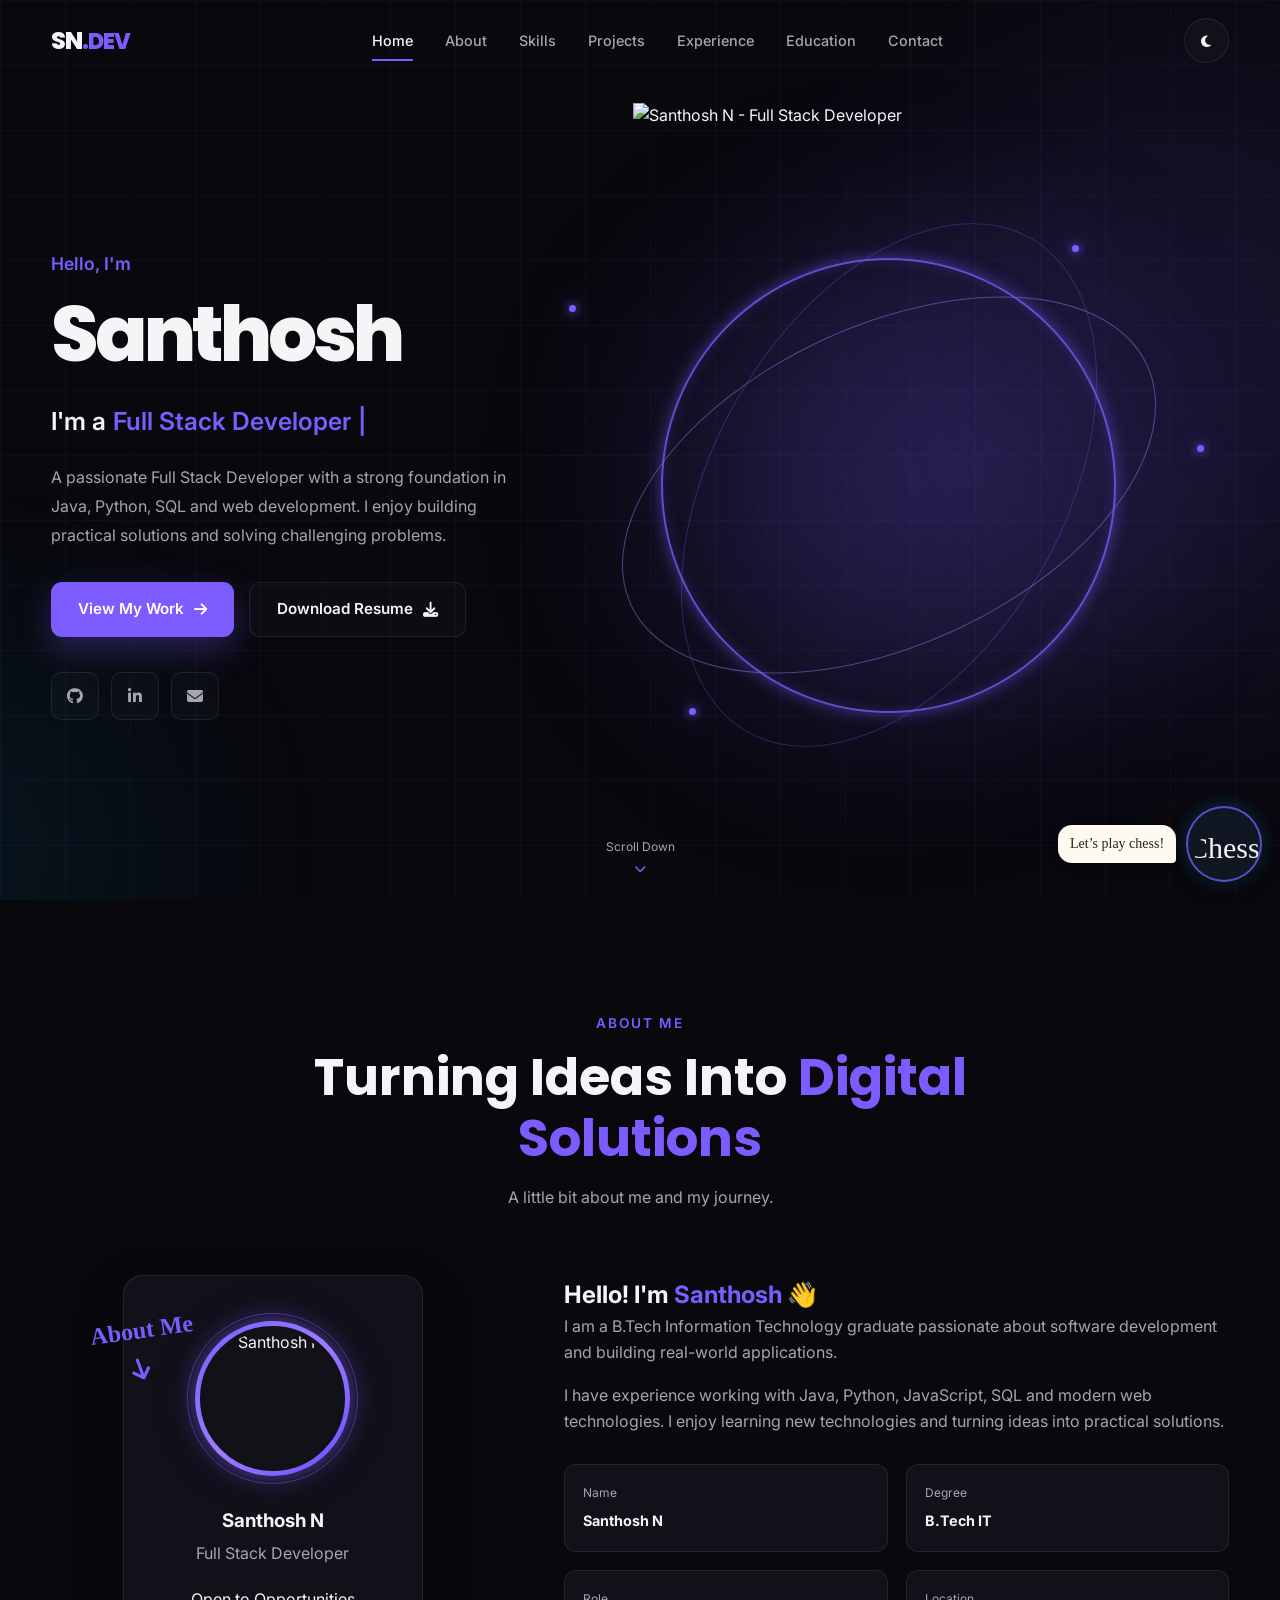
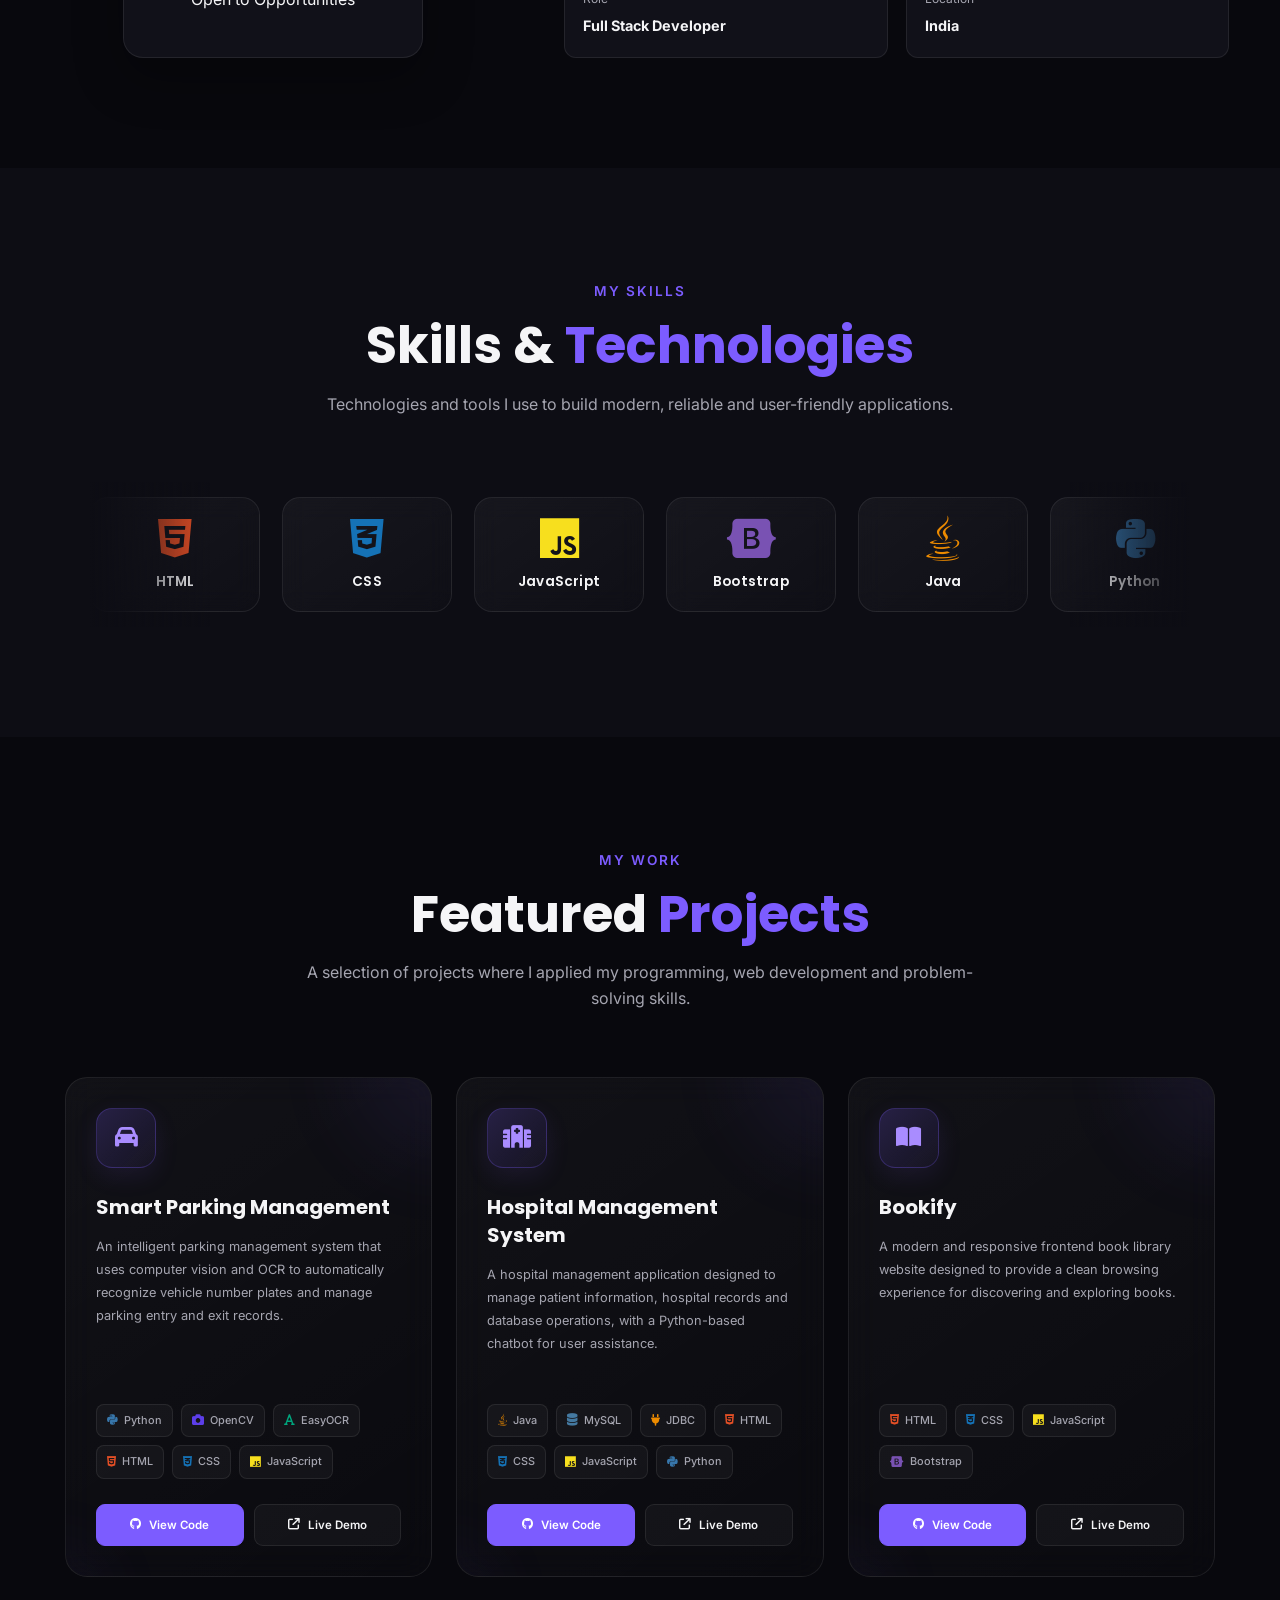
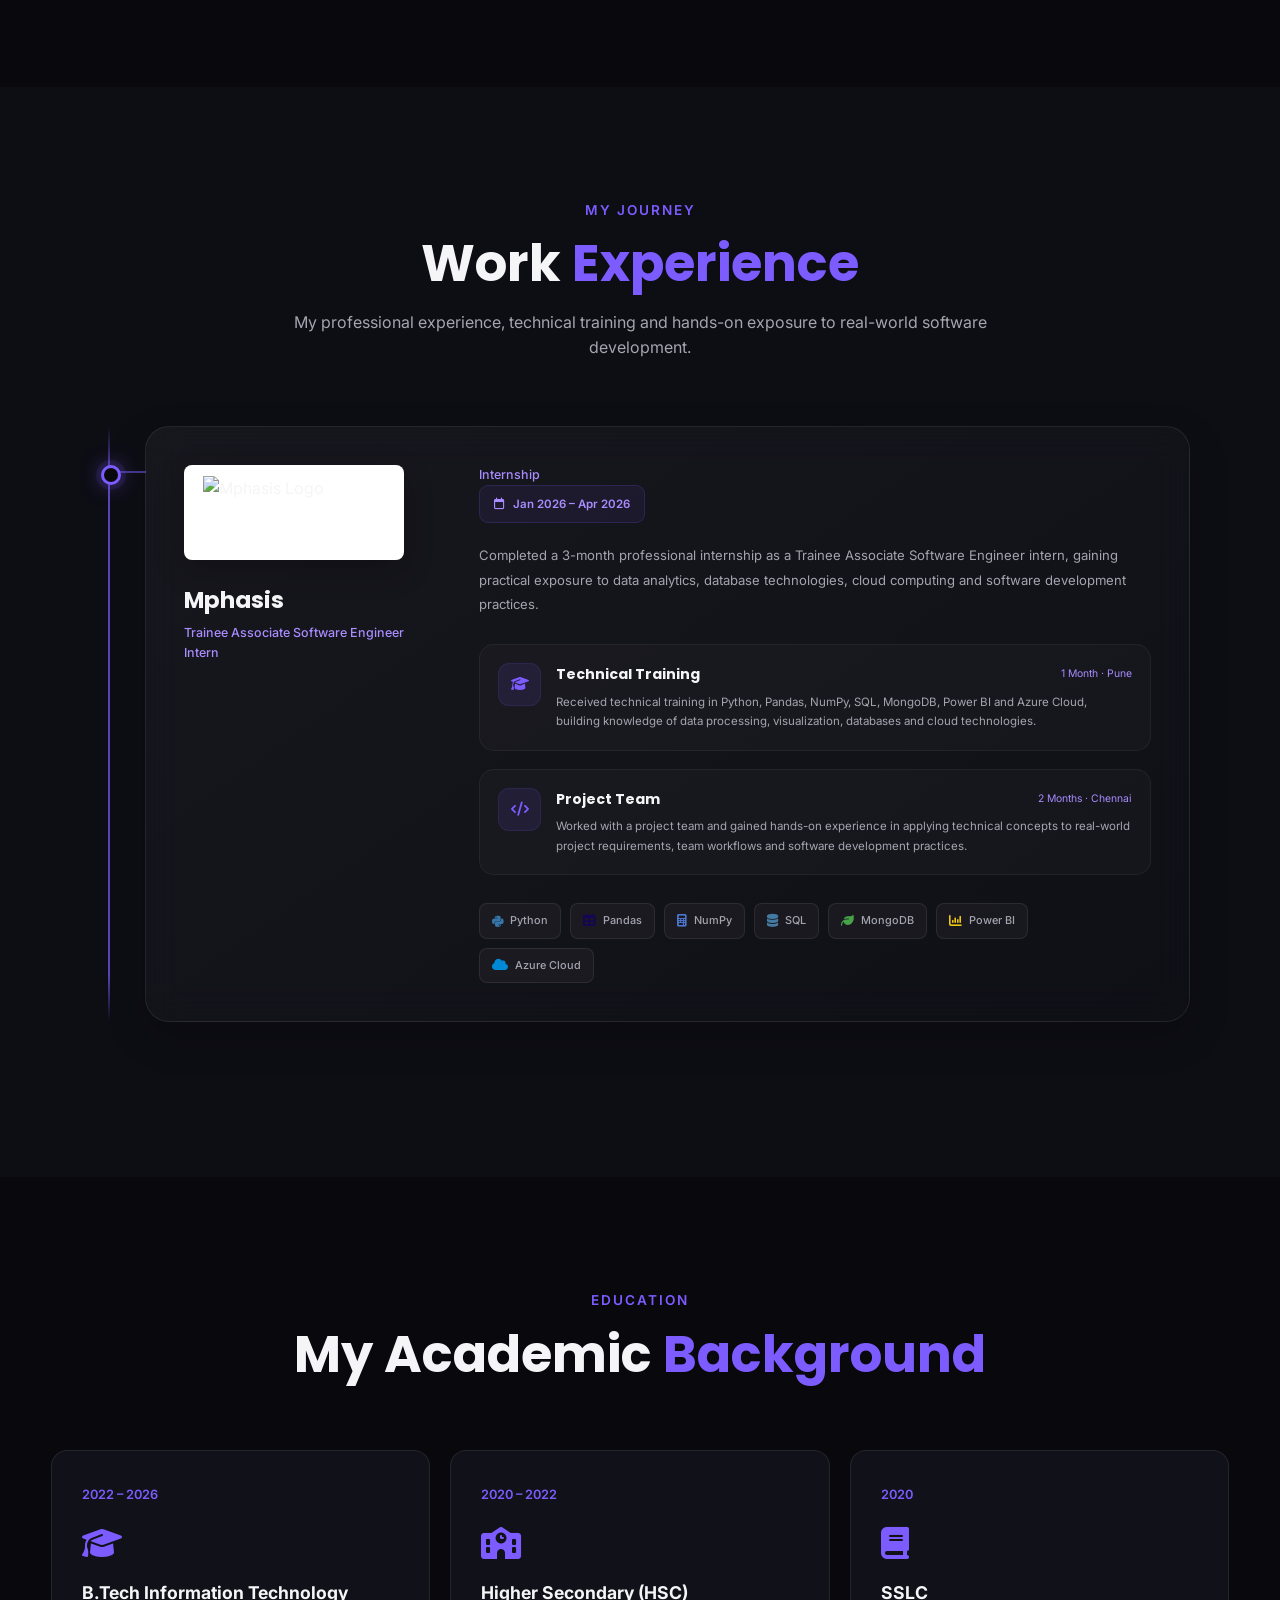
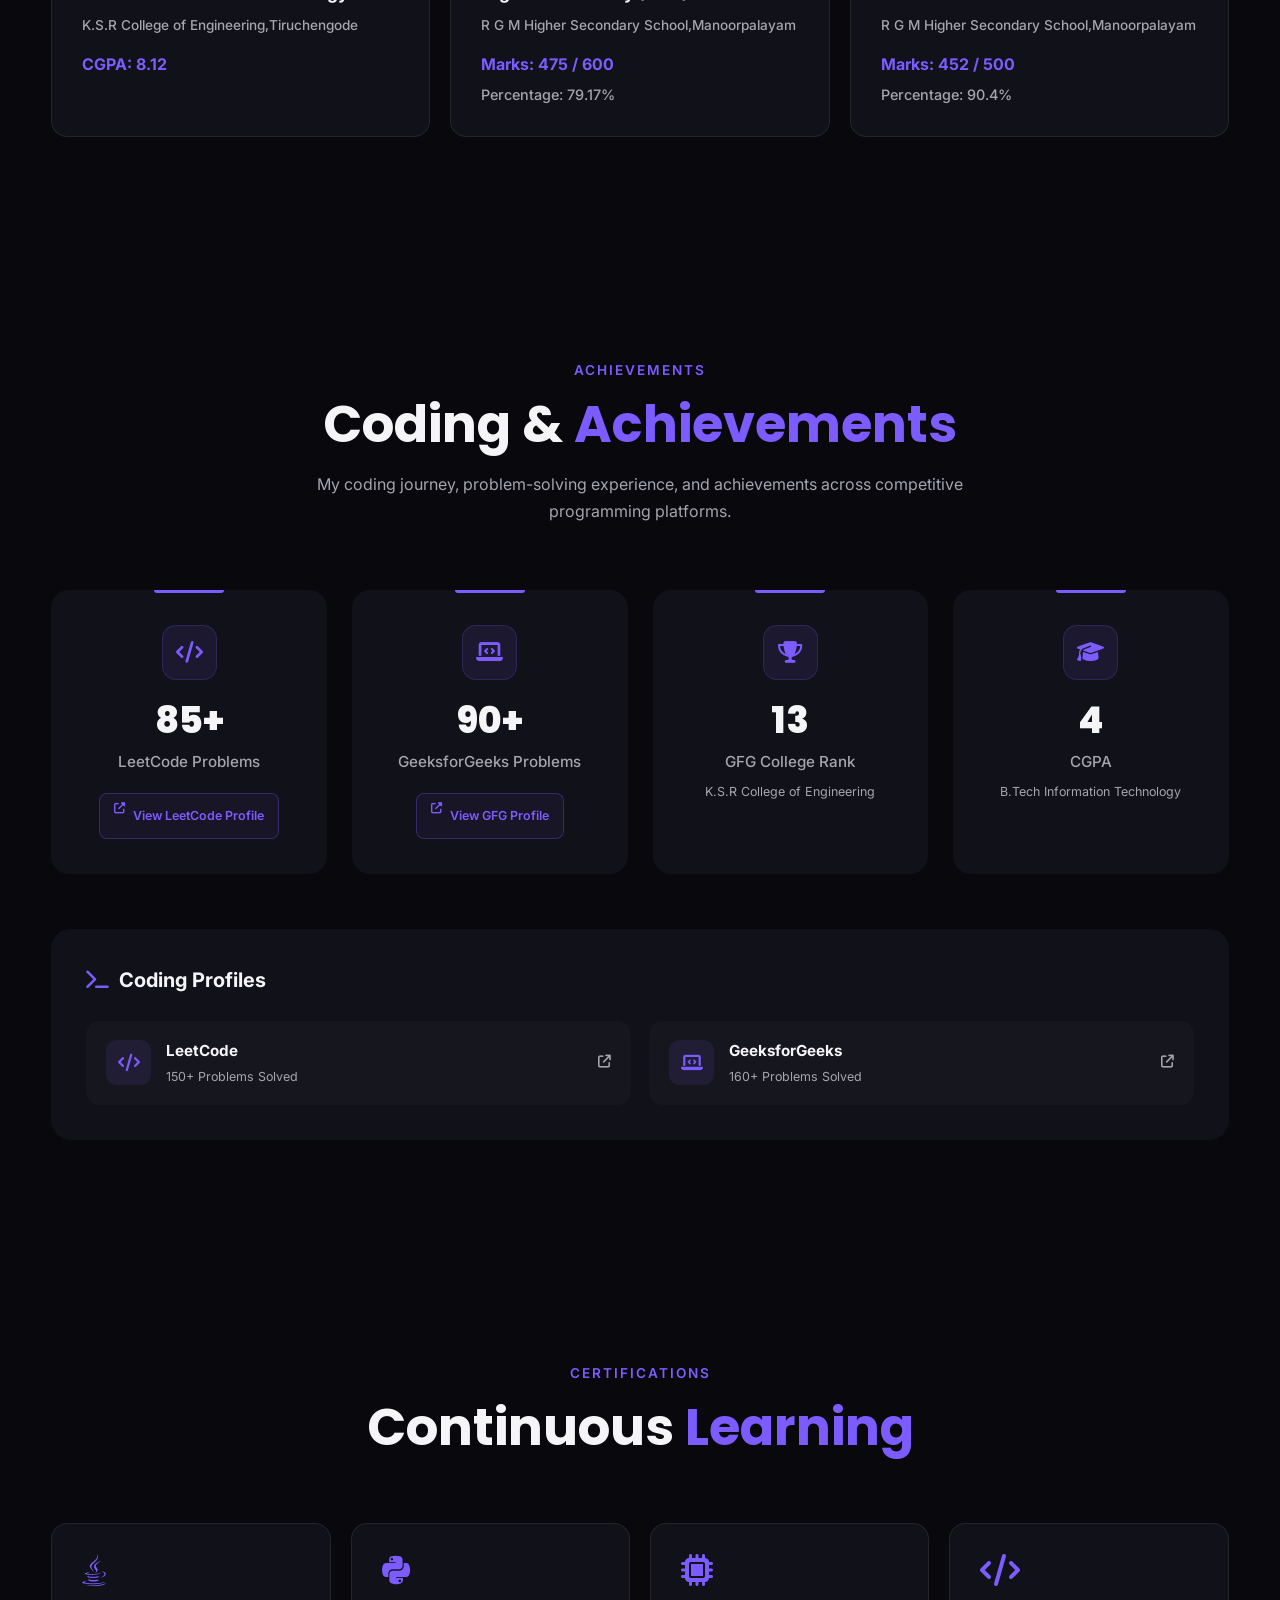
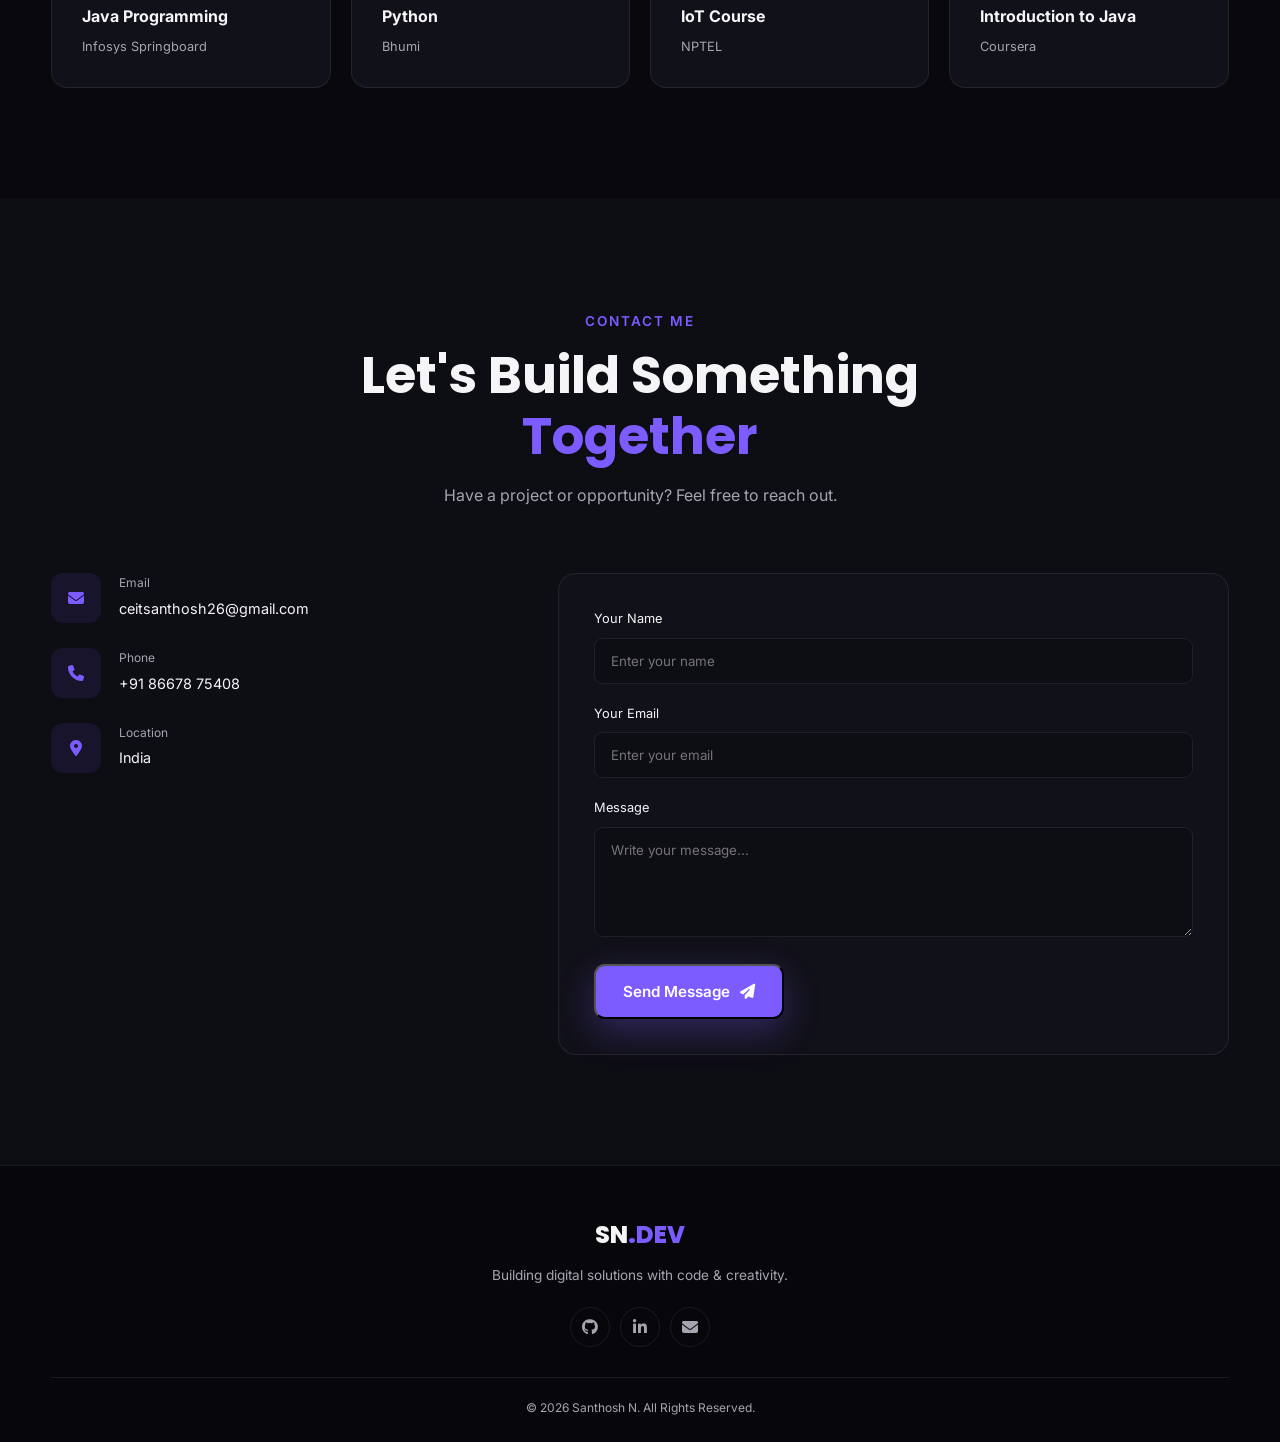
==== commit 3989fadc: "fixed loading issue" ====
--- a/index.html
+++ b/index.html
@@ -120,8 +120,8 @@
 
     <!-- ================= NAVBAR ================= -->
      <a href="chess.html" id="sandy-bot" aria-label="Play chess with Sandy">
-  <span class="sb-bubble">Play chess with me! ♟️</span>
-  <span class="sb-icon">😊</span>
+  <span class="sb-bubble">Let’s play chess!</span>
+  <span class="sb-icon"><img src="assets/chess bot icon.png" alt="Chess-playing bot mascot"></span>
 </a>
 
     <header class="header" id="header">
@@ -1100,7 +1100,7 @@
                         <h3>Mphasis</h3>
 
                         <span>
-                            Trainee Associate Software Engineer
+                            Trainee Associate Software Engineer Intern
                         </span>
 
                     </div>
@@ -1112,7 +1112,14 @@
                      RIGHT SIDE
                 ========================================== -->
                 <div class="experience-right">
-
+                    <div class="experience-company">
+
+
+                        <span>
+                            Internship
+                        </span>
+
+                    </div>
                     <!-- DATE -->
                     <div class="experience-date">
 
@@ -1127,7 +1134,7 @@
                     <p class="experience-description">
 
                         Completed a 3-month professional internship as
-                        a Trainee Associate Software Engineer, gaining
+                        a Trainee Associate Software Engineer intern, gaining
                         practical exposure to data analytics, database
                         technologies, cloud computing and software
                         development practices.
--- a/style.css
+++ b/style.css
@@ -5265,10 +5265,5327 @@
     }
 
 }
-
-#sandy-bot{position:fixed;right:18px;bottom:calc(18px + env(safe-area-inset-bottom,0px));z-index:9999;
-  display:flex;align-items:center;gap:10px;text-decoration:none;font-family:Georgia,serif}
-.sb-icon{width:60px;height:60px;border-radius:50%;display:grid;place-items:center;font-size:30px;
+/* <-- chess.bit --> */
+#sandy-bot{
+    position:fixed;
+    right:18px;
+    bottom:calc(18px + env(safe-area-inset-bottom,0px));
+    z-index:9999;/* =========================================================
+   GLOBAL
+========================================================= */
+
+:root {
+    --bg-primary: #08080d;
+    --bg-secondary: #0d0d14;
+    --bg-card: #111119;
+
+    --text-primary: #f5f5f7;
+    --text-secondary: #a5a5b0;
+
+    --accent: #7c5cff;
+    --accent-light: #a98cff;
+
+    --border-color: rgba(255, 255, 255, 0.08);
+
+    --shadow: 0 20px 50px rgba(0, 0, 0, 0.3);
+
+    --container: 1200px;
+
+    --transition: 0.3s ease;
+}
+
+* {
+    margin: 0;
+    padding: 0;
+    box-sizing: border-box;
+}
+
+html {
+    scroll-behavior: smooth;
+}
+
+body {
+    font-family: "Inter", sans-serif;
+    background: var(--bg-primary);
+    color: var(--text-primary);
+    line-height: 1.6;
+    overflow-x: hidden;
+}
+
+a {
+    text-decoration: none;
+    color: inherit;
+}
+
+button,
+input,
+textarea {
+    font-family: inherit;
+}
+
+.container {
+    width: min(92%, var(--container));
+    margin: auto;
+}
+
+.section {
+    padding: 110px 0;
+}
+
+.section-alt {
+    background: var(--bg-secondary);
+}
+
+
+/* =========================================================
+   PRELOADER
+========================================================= */
+
+.preloader {
+    position: fixed;
+    inset: 0;
+
+    background: #08080d;
+
+    display: flex;
+    flex-direction: column;
+
+    align-items: center;
+    justify-content: center;
+
+    z-index: 9999;
+
+    transition:
+        opacity 0.5s ease,
+        visibility 0.5s ease;
+}
+
+.preloader.hide {
+    opacity: 0;
+    visibility: hidden;
+}
+
+.loader-logo {
+    font-family: "Poppins", sans-serif;
+
+    font-size: 2rem;
+    font-weight: 800;
+}
+
+.loader-logo span {
+    color: var(--accent);
+}
+
+.loader-line {
+    width: 100px;
+    height: 3px;
+
+    margin-top: 15px;
+
+    background: var(--accent);
+
+    animation: loader 1.2s infinite;
+}
+
+@keyframes loader {
+    0% {
+        transform: scaleX(0);
+        transform-origin: left;
+    }
+
+    50% {
+        transform: scaleX(1);
+    }
+
+    100% {
+        transform: scaleX(0);
+        transform-origin: right;
+    }
+}
+
+
+/* =========================================================
+   HEADER
+========================================================= */
+
+.header {
+    position: fixed;
+
+    top: 0;
+    left: 0;
+
+    width: 100%;
+
+    z-index: 1000;
+
+    padding: 18px 0;
+
+    transition: var(--transition);
+}
+
+.header.scrolled {
+    background: rgba(8, 8, 13, 0.9);
+
+    backdrop-filter: blur(15px);
+
+    border-bottom: 1px solid var(--border-color);
+}
+
+
+/* Logo */
+
+.logo {
+    font-family: "Poppins", sans-serif;
+
+    font-size: 1.55rem;
+
+    font-weight: 800;
+
+    letter-spacing: -1px;
+}
+
+.logo span {
+    color: var(--text-primary);
+}
+
+.logo em {
+    color: var(--accent);
+
+    font-style: normal;
+
+    font-size: 0.9em;
+}
+
+.nav-container {
+    display: flex;
+
+    align-items: center;
+
+    justify-content: space-between;
+}
+
+.navbar {
+    display: flex;
+
+    align-items: center;
+
+    gap: 32px;
+}
+
+.nav-link {
+    position: relative;
+
+    color: var(--text-secondary);
+
+    font-size: 0.9rem;
+
+    font-weight: 500;
+
+    transition: var(--transition);
+}
+
+.nav-link:hover,
+.nav-link.active {
+    color: var(--text-primary);
+}
+
+.nav-link::after {
+    content: "";
+
+    position: absolute;
+
+    left: 0;
+    bottom: -9px;
+
+    width: 0;
+    height: 2px;
+
+    background: var(--accent);
+
+    transition: var(--transition);
+}
+
+.nav-link:hover::after,
+.nav-link.active::after {
+    width: 100%;
+}
+
+
+/* Theme */
+
+.theme-toggle {
+    width: 45px;
+    height: 45px;
+
+    border-radius: 50%;
+
+    border: 1px solid var(--border-color);
+
+    background: var(--bg-card);
+
+    color: var(--text-primary);
+
+    cursor: pointer;
+
+    transition: var(--transition);
+}
+
+.theme-toggle:hover {
+    color: var(--accent);
+
+    border-color: var(--accent);
+
+    transform: rotate(15deg);
+}
+
+
+/* Mobile */
+
+.menu-toggle {
+    display: none;
+
+    width: 42px;
+    height: 42px;
+
+    border: none;
+
+    background: transparent;
+
+    cursor: pointer;
+}
+
+.menu-toggle span {
+    display: block;
+
+    width: 25px;
+    height: 2px;
+
+    background: var(--text-primary);
+
+    margin: 5px auto;
+
+    transition: var(--transition);
+}
+
+
+/* =========================================================
+   HERO
+========================================================= */
+
+.hero {
+    position: relative;
+
+    min-height: 100vh;
+
+    display: flex;
+
+    align-items: center;
+
+    overflow: hidden;
+}
+
+
+/* Background */
+
+.hero-bg {
+    position: absolute;
+
+    inset: 0;
+
+    pointer-events: none;
+}
+
+.hero-grid {
+    position: absolute;
+
+    inset: 0;
+
+    background-image:
+        linear-gradient(
+            rgba(124, 92, 255, 0.055) 1px,
+            transparent 1px
+        ),
+        linear-gradient(
+            90deg,
+            rgba(124, 92, 255, 0.055) 1px,
+            transparent 1px
+        );
+
+    background-size: 65px 65px;
+}
+
+.hero-glow {
+    position: absolute;
+
+    border-radius: 50%;
+
+    filter: blur(120px);
+}
+
+.hero-glow-left {
+    width: 400px;
+    height: 400px;
+
+    left: -250px;
+    bottom: -150px;
+
+    background: #00bfff;
+
+    opacity: 0.08;
+}
+
+.hero-glow-right {
+    width: 600px;
+    height: 600px;
+
+    right: -200px;
+    top: 80px;
+
+    background: var(--accent);
+
+    opacity: 0.13;
+}
+
+
+/* =========================================================
+   HERO LAYOUT
+========================================================= */
+
+.hero-container {
+    position: relative;
+
+    z-index: 2;
+
+    min-height: 100vh;
+
+    display: grid;
+
+    grid-template-columns: 1fr 1fr;
+
+    align-items: center;
+
+    gap: 30px;
+
+    padding-top: 70px;
+}
+
+
+/* =========================================================
+   HERO LEFT
+========================================================= */
+
+.hero-content {
+    position: relative;
+
+    z-index: 10;
+}
+
+.hero-greeting {
+    color: var(--accent);
+
+    font-size: 1.1rem;
+
+    font-weight: 600;
+
+    margin-bottom: 20px;
+}
+
+.hero-content h1 {
+    font-family: "Poppins", sans-serif;
+
+    font-size: clamp(4rem, 6vw, 6.2rem);
+
+    line-height: 0.95;
+
+    letter-spacing: -4px;
+
+    font-weight: 800;
+
+    margin-bottom: 30px;
+}
+
+.hero-content h1 span {
+    color: var(--accent);
+}
+
+
+/* =========================================================
+   HERO ROLE
+========================================================= */
+
+.hero-role {
+    display: flex;
+
+    align-items: center;
+
+    gap: 7px;
+
+    min-height: 40px;
+
+    font-size: 1.55rem;
+
+    font-weight: 600;
+
+    margin-bottom: 22px;
+}
+
+.hero-role #typing-text {
+    color: var(--accent);
+}
+
+.typing-cursor {
+    color: var(--accent);
+
+    animation: cursorBlink 0.8s infinite;
+}
+
+@keyframes cursorBlink {
+    0%,
+    50% {
+        opacity: 1;
+    }
+
+    51%,
+    100% {
+        opacity: 0;
+    }
+}
+
+
+/* =========================================================
+   HERO DESCRIPTION
+========================================================= */
+
+.hero-description {
+    max-width: 650px;
+
+    color: var(--text-secondary);
+
+    font-size: 1rem;
+
+    line-height: 1.8;
+
+    margin-bottom: 32px;
+}
+
+
+/* =========================================================
+   HERO BUTTONS
+========================================================= */
+
+.hero-buttons {
+    display: flex;
+
+    gap: 15px;
+
+    margin-bottom: 35px;
+
+    flex-wrap: wrap;
+}
+
+.btn {
+    display: inline-flex;
+
+    align-items: center;
+
+    justify-content: center;
+
+    gap: 10px;
+
+    min-height: 55px;
+
+    padding: 0 27px;
+
+    border-radius: 11px;
+
+    font-size: 0.95rem;
+
+    font-weight: 600;
+
+    transition: var(--transition);
+
+    cursor: pointer;
+}
+
+.btn-primary {
+    background: var(--accent);
+
+    color: white;
+
+    box-shadow:
+        0 12px 35px rgba(124, 92, 255, 0.3);
+}
+
+.btn-primary:hover {
+    transform: translateY(-4px);
+
+    box-shadow:
+        0 18px 45px rgba(124, 92, 255, 0.45);
+}
+
+.btn-outline {
+    border: 1px solid var(--border-color);
+
+    color: var(--text-primary);
+
+    background: rgba(255, 255, 255, 0.02);
+}
+
+.btn-outline:hover {
+    border-color: var(--accent);
+
+    color: var(--accent);
+
+    transform: translateY(-4px);
+}
+
+
+/* =========================================================
+   HERO SOCIAL
+========================================================= */
+
+.hero-social {
+    display: flex;
+
+    gap: 12px;
+}
+
+.hero-social a {
+    width: 48px;
+    height: 48px;
+
+    display: flex;
+
+    align-items: center;
+    justify-content: center;
+
+    border-radius: 10px;
+
+    border: 1px solid var(--border-color);
+
+    color: var(--text-secondary);
+
+    background: rgba(255, 255, 255, 0.02);
+
+    transition: var(--transition);
+}
+
+.hero-social a:hover {
+    color: white;
+
+    background: var(--accent);
+
+    border-color: var(--accent);
+
+    transform: translateY(-5px);
+
+    box-shadow:
+        0 10px 30px rgba(124, 92, 255, 0.4);
+}
+
+
+/* =========================================================
+   HERO PHOTO
+   BIGGER VERSION
+========================================================= */
+
+.hero-visual {
+    min-height: 700px;
+
+    display: flex;
+
+    align-items: center;
+
+    justify-content: center;
+
+    position: relative;
+}
+
+
+/* Main wrapper */
+
+.photo-wrapper {
+    position: relative;
+
+    width: 680px;
+    height: 680px;
+
+    display: flex;
+
+    align-items: center;
+
+    justify-content: center;
+}
+
+
+/* =========================================================
+   PROFILE IMAGE CONTAINER
+========================================================= */
+
+.profile-image-container {
+    position: relative;
+
+    /*
+       Increased image dimensions
+    */
+
+    width: clamp(420px, 40vw, 700px);
+
+    height: clamp(600px, 85vh, 850px);
+
+    display: flex;
+
+    align-items: center;
+
+    justify-content: center;
+
+    background: transparent !important;
+
+    border: none !important;
+
+    border-radius: 0;
+
+    overflow: visible;
+
+    z-index: 5;
+
+    animation: profileFloat 5s ease-in-out infinite;
+}
+
+
+/* Actual image */
+
+.profile-image {
+    width: 100%;
+    height: 100%;
+
+    display: block;
+
+    object-fit: contain;
+
+    object-position: center center;
+
+    background: transparent !important;
+
+    border: none !important;
+
+    border-radius: 0;
+
+    box-shadow: none !important;
+}
+
+
+@keyframes profileFloat {
+    0%,
+    100% {
+        transform: translateY(0);
+    }
+
+    50% {
+        transform: translateY(-14px);
+    }
+}
+
+
+/* =========================================================
+   PHOTO GLOW
+========================================================= */
+
+.photo-glow {
+    position: absolute;
+
+    width: 430px;
+    height: 430px;
+
+    border-radius: 50%;
+
+    background: var(--accent);
+
+    filter: blur(110px);
+
+    opacity: 0.24;
+
+    z-index: 1;
+
+    animation: photoGlow 3s ease-in-out infinite;
+}
+
+@keyframes photoGlow {
+    0%,
+    100% {
+        transform: scale(0.9);
+
+        opacity: 0.18;
+    }
+
+    50% {
+        transform: scale(1.12);
+
+        opacity: 0.32;
+    }
+}
+
+
+/* =========================================================
+   PHOTO RINGS
+========================================================= */
+
+.photo-orbit {
+    position: absolute;
+
+    border-radius: 50%;
+
+    pointer-events: none;
+}
+
+
+/* Main ring */
+
+.orbit-one {
+    width: 455px;
+    height: 455px;
+
+    border: 2px solid rgba(124, 92, 255, 0.8);
+
+    box-shadow:
+        0 0 15px rgba(124, 92, 255, 0.5),
+        inset 0 0 15px rgba(124, 92, 255, 0.2);
+
+    z-index: 2;
+
+    animation: ringRotate 12s linear infinite;
+}
+
+
+/* Horizontal ring */
+
+.orbit-two {
+    width: 570px;
+    height: 320px;
+
+    border: 1px solid rgba(176, 132, 255, 0.45);
+
+    transform: rotate(-25deg);
+
+    animation: ringRotateTwo 16s linear infinite;
+}
+
+
+/* Vertical ring */
+
+.orbit-three {
+    width: 350px;
+    height: 570px;
+
+    border: 1px solid rgba(124, 92, 255, 0.3);
+
+    transform: rotate(30deg);
+
+    animation: ringRotateThree 20s linear infinite;
+}
+
+
+@keyframes ringRotate {
+    from {
+        transform: rotate(0deg);
+    }
+
+    to {
+        transform: rotate(360deg);
+    }
+}
+
+@keyframes ringRotateTwo {
+    from {
+        transform: rotate(-25deg);
+    }
+
+    to {
+        transform: rotate(335deg);
+    }
+}
+
+@keyframes ringRotateThree {
+    from {
+        transform: rotate(30deg);
+    }
+
+    to {
+        transform: rotate(390deg);
+    }
+}
+
+
+/* =========================================================
+   TECH CARDS
+========================================================= */
+
+.tech-card {
+    position: absolute;
+
+    z-index: 10;
+
+    min-width: 105px;
+
+    padding: 12px 15px;
+
+    display: flex;
+
+    align-items: center;
+
+    justify-content: center;
+
+    gap: 8px;
+
+    border: 1px solid rgba(124, 92, 255, 0.4);
+
+    border-radius: 13px;
+
+    background: rgba(12, 10, 22, 0.85);
+
+    backdrop-filter: blur(15px);
+
+    box-shadow:
+        0 15px 35px rgba(0, 0, 0, 0.35);
+
+    color: var(--text-primary);
+
+    font-size: 0.78rem;
+
+    font-weight: 600;
+
+    animation: techFloat 4s ease-in-out infinite;
+}
+
+.tech-card i {
+    font-size: 1.2rem;
+
+    color: var(--accent);
+}
+
+
+/* Positions */
+
+.tech-java {
+    top: 45px;
+    left: 55px;
+
+    animation-delay: 0s;
+}
+
+.tech-python {
+    top: 25px;
+    right: 45px;
+
+    animation-delay: 0.8s;
+}
+
+.tech-react {
+    top: 230px;
+    left: -5px;
+
+    animation-delay: 1.5s;
+}
+
+.tech-node {
+    bottom: 70px;
+    left: 30px;
+
+    animation-delay: 2.2s;
+}
+
+.tech-mysql {
+    bottom: 70px;
+    right: 25px;
+
+    animation-delay: 2.8s;
+}
+
+.tech-html {
+    top: 235px;
+    right: -15px;
+
+    animation-delay: 3.5s;
+}
+
+
+@keyframes techFloat {
+    0%,
+    100% {
+        transform: translateY(0);
+    }
+
+    50% {
+        transform: translateY(-13px);
+    }
+}
+
+
+/* =========================================================
+   PARTICLES
+========================================================= */
+
+.particle {
+    position: absolute;
+
+    width: 7px;
+    height: 7px;
+
+    border-radius: 50%;
+
+    background: var(--accent);
+
+    box-shadow:
+        0 0 10px var(--accent),
+        0 0 25px var(--accent);
+
+    z-index: 8;
+
+    animation: particleFloat 3s ease-in-out infinite;
+}
+
+.particle-one {
+    top: 100px;
+    right: 150px;
+}
+
+.particle-two {
+    bottom: 110px;
+    left: 140px;
+
+    animation-delay: 1s;
+}
+
+.particle-three {
+    top: 300px;
+    right: 25px;
+
+    animation-delay: 1.8s;
+}
+
+.particle-four {
+    top: 160px;
+    left: 20px;
+
+    animation-delay: 2.5s;
+}
+
+@keyframes particleFloat {
+    0%,
+    100% {
+        transform: translateY(0) scale(1);
+
+        opacity: 0.6;
+    }
+
+    50% {
+        transform: translateY(-15px) scale(1.4);
+
+        opacity: 1;
+    }
+}
+
+
+/* =========================================================
+   SCROLL DOWN
+========================================================= */
+
+.scroll-down {
+    position: absolute;
+
+    bottom: 25px;
+
+    left: 50%;
+
+    transform: translateX(-50%);
+
+    display: flex;
+
+    flex-direction: column;
+
+    align-items: center;
+
+    gap: 7px;
+
+    color: var(--text-secondary);
+
+    font-size: 0.75rem;
+
+    z-index: 20;
+}
+
+.scroll-down i {
+    color: var(--accent);
+
+    animation: scrollBounce 1.5s infinite;
+}
+
+@keyframes scrollBounce {
+    0%,
+    100% {
+        transform: translateY(0);
+    }
+
+    50% {
+        transform: translateY(7px);
+    }
+}
+
+
+/* =========================================================
+   SECTION HEADINGS
+========================================================= */
+
+.section-heading {
+    text-align: center;
+
+    max-width: 700px;
+
+    margin: 0 auto 65px;
+}
+
+.section-tag {
+    display: inline-block;
+
+    color: var(--accent);
+
+    font-size: 0.85rem;
+
+    font-weight: 600;
+
+    text-transform: uppercase;
+
+    letter-spacing: 2px;
+
+    margin-bottom: 12px;
+}
+
+.section-heading h2 {
+    font-family: "Poppins", sans-serif;
+
+    font-size: clamp(2rem, 4vw, 3.2rem);
+
+    line-height: 1.2;
+
+    margin-bottom: 15px;
+}
+
+.section-heading h2 span {
+    color: var(--accent);
+}
+
+.section-heading p {
+    color: var(--text-secondary);
+}
+
+
+/* =========================================================
+   ABOUT
+========================================================= */
+
+.about-grid {
+    display: grid;
+
+    grid-template-columns: 0.8fr 1.2fr;
+
+    gap: 70px;
+
+    align-items: center;
+}
+
+.about-image {
+    display: flex;
+
+    justify-content: center;
+}
+
+.about-card {
+    width: 300px;
+
+    padding: 45px 30px;
+
+    text-align: center;
+
+    border: 1px solid var(--border-color);
+
+    border-radius: 20px;
+
+    background: var(--bg-card);
+
+    box-shadow: var(--shadow);
+}
+
+
+/* =========================================================
+   ABOUT AVATAR
+========================================================= */
+
+.about-avatar {
+    position: relative;
+
+    width: 155px;
+    height: 155px;
+
+    margin: 0 auto 30px;
+
+    border-radius: 50%;
+
+    padding: 5px;
+
+    background: linear-gradient(
+        135deg,
+        #7c5cff,
+        #9b7cff,
+        #6d4aff
+    );
+
+    box-shadow:
+        0 0 0 5px rgba(124, 92, 255, 0.08),
+        0 0 25px rgba(124, 92, 255, 0.35),
+        0 0 50px rgba(124, 92, 255, 0.12);
+
+    overflow: visible;
+
+    animation: avatarFloat 4s ease-in-out infinite;
+}
+
+
+/* About photo */
+
+.about-avatar img {
+    width: 100%;
+    height: 100%;
+
+    display: block;
+
+    border-radius: 50%;
+
+    object-fit: cover;
+
+    object-position: center 28%;
+
+    border: 4px solid #111118;
+
+    background: #111118;
+}
+
+
+/* Purple outer glow */
+
+.about-avatar::before {
+    content: "";
+
+    position: absolute;
+
+    inset: -8px;
+
+    border-radius: 50%;
+
+    border: 1px solid rgba(124, 92, 255, 0.45);
+
+    animation: avatarGlow 2.5s ease-in-out infinite;
+
+    pointer-events: none;
+}
+
+
+/* =========================================================
+   ABOUT LABEL
+========================================================= */
+
+.about-me-label {
+    position: absolute;
+
+    left: -105px;
+    top: -10px;
+
+    display: flex;
+
+    flex-direction: column;
+
+    align-items: center;
+
+    color: var(--accent);
+
+    z-index: 10;
+
+    animation: aboutLabelFloat 2.5s ease-in-out infinite;
+}
+
+.about-me-label span {
+    font-family: "Caveat", cursive;
+
+    font-size: 24px;
+
+    font-weight: 700;
+
+    white-space: nowrap;
+
+    transform: rotate(-8deg);
+}
+
+.about-me-label i {
+    font-size: 25px;
+
+    margin-top: 7px;
+
+    transform: rotate(-20deg);
+
+    animation: arrowMove 1.5s ease-in-out infinite;
+}
+
+
+/* =========================================================
+   HELLO ANIMATION
+========================================================= */
+
+.hello-animation {
+    opacity: 0;
+
+    animation: helloAppear 1s ease forwards;
+
+    animation-delay: 0.25s;
+}
+
+.hello-animation span {
+    color: var(--accent);
+}
+
+.hello-animation .wave {
+    display: inline-block;
+
+    transform-origin: 70% 70%;
+
+    animation: handWave 2s ease-in-out infinite;
+
+    animation-delay: 1.2s;
+}
+
+
+@keyframes helloAppear {
+    0% {
+        opacity: 0;
+
+        transform: translateY(25px);
+    }
+
+    100% {
+        opacity: 1;
+
+        transform: translateY(0);
+    }
+}
+
+
+@keyframes handWave {
+    0% {
+        transform: rotate(0deg);
+    }
+
+    10% {
+        transform: rotate(15deg);
+    }
+
+    20% {
+        transform: rotate(-10deg);
+    }
+
+    30% {
+        transform: rotate(15deg);
+    }
+
+    40% {
+        transform: rotate(-5deg);
+    }
+
+    50% {
+        transform: rotate(0deg);
+    }
+
+    100% {
+        transform: rotate(0deg);
+    }
+}
+
+
+@keyframes avatarFloat {
+    0%,
+    100% {
+        transform: translateY(0);
+    }
+
+    50% {
+        transform: translateY(-6px);
+    }
+}
+
+
+@keyframes avatarGlow {
+    0%,
+    100% {
+        transform: scale(1);
+
+        opacity: 0.45;
+    }
+
+    50% {
+        transform: scale(1.06);
+
+        opacity: 0.9;
+    }
+}
+
+
+@keyframes aboutLabelFloat {
+    0%,
+    100% {
+        transform: translateY(0) rotate(0deg);
+    }
+
+    50% {
+        transform: translateY(-7px) rotate(2deg);
+    }
+}
+
+
+@keyframes arrowMove {
+    0%,
+    100% {
+        transform: rotate(-20deg) translateY(0);
+    }
+
+    50% {
+        transform: rotate(-20deg) translateY(8px);
+    }
+}
+
+
+/* =========================================================
+   ABOUT CARD
+========================================================= */
+
+.about-card h3 {
+    margin-bottom: 5px;
+}
+
+.about-card p {
+    color: var(--text-secondary);
+
+    margin-bottom: 20px;
+}
+
+.available {
+    display: inline-flex;
+
+    align-items: center;
+
+    gap: 8px;
+
+    color: var(--text-secondary);
+
+    font-size: 0.75rem;
+}
+
+.available span {
+    width: 8px;
+    height: 8px;
+
+    background: #4ade80;
+
+    border-radius: 50%;
+}
+
+.about-content h3 {
+    font-size: 1.7rem;
+
+    margin-bottom: 20px;
+}
+
+.about-content > p {
+    color: var(--text-secondary);
+
+    margin-bottom: 18px;
+}
+
+.about-info {
+    display: grid;
+
+    grid-template-columns: 1fr 1fr;
+
+    gap: 18px;
+
+    margin-top: 30px;
+}
+
+.about-info div {
+    padding: 18px;
+
+    border: 1px solid var(--border-color);
+
+    border-radius: 12px;
+
+    background: var(--bg-card);
+}
+
+.about-info span {
+    display: block;
+
+    color: var(--text-secondary);
+
+    font-size: 0.75rem;
+
+    margin-bottom: 5px;
+}
+
+.about-info strong {
+    font-size: 0.9rem;
+}
+
+
+/* =========================================================
+   MOVING SKILLS CARDS
+========================================================= */
+
+.moving-skills-grid {
+    max-width: 1050px;
+    margin: 0 auto;
+
+    display: grid;
+    grid-template-columns: repeat(2, 1fr);
+
+    gap: 24px;
+}
+
+
+/* CARD */
+
+.moving-skill-card {
+    position: relative;
+
+    min-height: 300px;
+
+    padding: 28px;
+
+    border: 1px solid var(--border-color);
+
+    border-radius: 22px;
+
+    background:
+        linear-gradient(
+            145deg,
+            rgba(255,255,255,0.045),
+            rgba(255,255,255,0.012)
+        );
+
+    backdrop-filter: blur(18px);
+
+    overflow: hidden;
+
+    transition:
+        transform 0.4s ease,
+        border-color 0.4s ease,
+        box-shadow 0.4s ease;
+}
+
+
+/* GLOW */
+
+.moving-skill-card::before {
+    content: "";
+
+    position: absolute;
+
+    width: 180px;
+    height: 180px;
+
+    top: -100px;
+    right: -100px;
+
+    border-radius: 50%;
+
+    background: var(--accent);
+
+    opacity: 0.08;
+
+    filter: blur(45px);
+
+    transition: 0.5s ease;
+}
+
+
+.moving-skill-card:hover {
+    transform: translateY(-8px);
+
+    border-color: rgba(124, 92, 255, 0.5);
+
+    box-shadow:
+        0 20px 50px rgba(0,0,0,0.35),
+        0 0 35px rgba(124,92,255,0.12);
+}
+
+
+.moving-skill-card:hover::before {
+    opacity: 0.2;
+
+    transform: scale(1.5);
+}
+
+
+/* HEADER */
+
+.moving-card-header {
+    position: relative;
+    z-index: 2;
+
+    display: flex;
+
+    align-items: center;
+
+    gap: 15px;
+
+    margin-bottom: 25px;
+}
+
+
+.moving-card-icon {
+    width: 55px;
+    height: 55px;
+
+    flex-shrink: 0;
+
+    display: flex;
+
+    align-items: center;
+    justify-content: center;
+
+    border-radius: 15px;
+
+    background:
+        linear-gradient(
+            135deg,
+            rgba(124,92,255,0.2),
+            rgba(124,92,255,0.05)
+        );
+
+    border: 1px solid rgba(124,92,255,0.25);
+
+    color: var(--accent);
+
+    font-size: 1.3rem;
+
+    box-shadow:
+        0 8px 25px rgba(124,92,255,0.12);
+}
+
+
+.moving-card-header h3 {
+    font-family: "Poppins", sans-serif;
+
+    font-size: 1.1rem;
+
+    margin-bottom: 4px;
+}
+
+
+.moving-card-header p {
+    color: var(--text-secondary);
+
+    font-size: 0.72rem;
+}
+
+
+/* MOVING SKILL AREA */
+
+.moving-skill-display {
+    position: relative;
+
+    height: 145px;
+
+    display: flex;
+
+    align-items: center;
+
+    justify-content: center;
+
+    overflow: hidden;
+
+    border-radius: 16px;
+
+    background:
+        radial-gradient(
+            circle at center,
+            rgba(124,92,255,0.09),
+            transparent 65%
+        );
+
+    border: 1px solid rgba(255,255,255,0.04);
+}
+
+
+/* SKILL ITEM */
+
+.moving-skill-item {
+    position: absolute;
+
+    display: flex;
+
+    flex-direction: column;
+
+    align-items: center;
+
+    justify-content: center;
+
+    gap: 12px;
+
+    opacity: 0;
+
+    transform:
+        translateX(80px)
+        scale(0.8);
+
+    transition:
+        opacity 0.5s ease,
+        transform 0.6s ease;
+}
+
+
+.moving-skill-item.active {
+    opacity: 1;
+
+    transform:
+        translateX(0)
+        scale(1);
+}
+
+
+.moving-skill-item i {
+    font-size: 3.5rem;
+
+    color: var(--accent-light);
+
+    filter:
+        drop-shadow(
+            0 0 15px
+            rgba(124,92,255,0.45)
+        );
+
+    animation:
+        skillIconFloat 2.5s ease-in-out infinite;
+}
+
+
+.moving-skill-item span {
+    color: var(--text-primary);
+
+    font-size: 1rem;
+
+    font-weight: 600;
+
+    letter-spacing: 0.3px;
+}
+
+
+/* FLOATING ICON */
+
+@keyframes skillIconFloat {
+
+    0%,
+    100% {
+        transform: translateY(0);
+    }
+
+    50% {
+        transform: translateY(-7px);
+    }
+}
+
+
+/* DOTS */
+
+.skill-dots {
+    position: relative;
+    z-index: 2;
+
+    display: flex;
+
+    justify-content: center;
+
+    gap: 7px;
+
+    margin-top: 18px;
+}
+
+
+.skill-dots span {
+    width: 6px;
+    height: 6px;
+
+    border-radius: 50%;
+
+    background: rgba(255,255,255,0.15);
+
+    transition:
+        transform 0.3s ease,
+        background 0.3s ease,
+        box-shadow 0.3s ease;
+}
+
+
+.skill-dots span.active {
+    width: 20px;
+
+    border-radius: 10px;
+
+    background: var(--accent);
+
+    box-shadow:
+        0 0 10px
+        rgba(124,92,255,0.6);
+}
+
+
+/* HOVER PAUSE */
+
+.moving-skill-card:hover
+.moving-skill-item i {
+    animation-play-state: paused;
+}
+
+
+/* =========================================================
+   RESPONSIVE
+========================================================= */
+
+@media (max-width: 900px) {
+
+    .moving-skills-grid {
+        grid-template-columns: 1fr;
+
+        max-width: 650px;
+    }
+
+}
+
+
+@media (max-width: 600px) {
+
+    .moving-skills-grid {
+        gap: 18px;
+    }
+
+
+    .moving-skill-card {
+        min-height: 280px;
+
+        padding: 22px;
+    }
+
+
+    .moving-card-icon {
+        width: 48px;
+        height: 48px;
+
+        font-size: 1.1rem;
+    }
+
+
+    .moving-card-header h3 {
+        font-size: 1rem;
+    }
+
+
+    .moving-card-header p {
+        font-size: 0.68rem;
+    }
+
+
+    .moving-skill-display {
+        height: 135px;
+    }
+
+
+    .moving-skill-item i {
+        font-size: 3rem;
+    }
+
+
+    .moving-skill-item span {
+        font-size: 0.9rem;
+    }
+
+}
+
+
+@media (max-width: 450px) {
+
+    .moving-skill-card {
+        padding: 19px;
+    }
+
+
+    .moving-card-header {
+        gap: 11px;
+    }
+
+
+    .moving-card-icon {
+        width: 44px;
+        height: 44px;
+    }
+
+
+    .moving-skill-display {
+        height: 125px;
+    }
+
+}
+/* =========================================================
+   MOVING SKILLS SECTION
+========================================================= */
+
+.skills-slider {
+    width: 100%;
+    max-width: 1100px;
+
+    margin: 45px auto 0;
+
+    position: relative;
+
+    overflow: hidden;
+
+    padding: 15px 0;
+}
+
+
+/* LEFT & RIGHT FADE */
+
+.skills-slider::before,
+.skills-slider::after {
+    content: "";
+
+    position: absolute;
+
+    top: 0;
+
+    width: 120px;
+
+    height: 100%;
+
+    z-index: 5;
+
+    pointer-events: none;
+}
+
+.skills-slider::before {
+    left: 0;
+
+    background:
+        linear-gradient(
+            90deg,
+            var(--bg-secondary),
+            transparent
+        );
+}
+
+.skills-slider::after {
+    right: 0;
+
+    background:
+        linear-gradient(
+            270deg,
+            var(--bg-secondary),
+            transparent
+        );
+}
+
+
+/* MOVING TRACK */
+
+.skills-track {
+    display: flex;
+
+    width: max-content;
+
+    gap: 22px;
+
+    animation:
+        skillsMove 30s linear infinite;
+}
+
+
+/* INDIVIDUAL SKILL */
+
+.skill-slide {
+    width: 170px;
+    height: 115px;
+
+    flex-shrink: 0;
+
+    display: flex;
+
+    flex-direction: column;
+
+    align-items: center;
+
+    justify-content: center;
+
+    gap: 10px;
+
+    border-radius: 18px;
+
+    border: 1px solid var(--border-color);
+
+    background:
+        linear-gradient(
+            145deg,
+            rgba(255,255,255,0.045),
+            rgba(255,255,255,0.01)
+        );
+
+    backdrop-filter: blur(12px);
+
+    transition:
+        transform 0.35s ease,
+        border-color 0.35s ease,
+        box-shadow 0.35s ease;
+
+    cursor: default;
+}
+
+
+/* HOVER */
+
+.skill-slide:hover {
+    transform: translateY(-8px) scale(1.04);
+
+    border-color:
+        rgba(124,92,255,0.45);
+
+    box-shadow:
+        0 15px 35px rgba(0,0,0,0.3),
+        0 0 25px rgba(124,92,255,0.1);
+}
+
+
+/* ICON */
+
+.skill-slide i {
+    font-size: 2.8rem;
+
+    transition:
+        transform 0.3s ease,
+        filter 0.3s ease;
+}
+
+
+.skill-slide:hover i {
+    transform: scale(1.15);
+
+    filter:
+        drop-shadow(
+            0 0 10px currentColor
+        );
+}
+
+
+/* SKILL NAME */
+
+.skill-slide span {
+    font-family: "Poppins", sans-serif;
+
+    color: var(--text-primary);
+
+    font-size: 0.85rem;
+
+    font-weight: 600;
+
+    letter-spacing: 0.2px;
+}
+
+
+/* =========================================================
+   BRAND COLORS
+========================================================= */
+
+.html-icon {
+    color: #E34F26;
+}
+
+.css-icon {
+    color: #1572B6;
+}
+
+.js-icon {
+    color: #F7DF1E;
+}
+
+.bootstrap-icon {
+    color: #7952B3;
+}
+
+.java-icon {
+    color: #ED8B00;
+}
+
+.python-icon {
+    color: #3776AB;
+}
+
+.sql-icon {
+    color: #4479A1;
+}
+
+.powerbi-icon {
+    color: #F2C811;
+}
+
+.postman-icon {
+    color: #FF6C37;
+}
+
+.git-icon {
+    color: #F05032;
+}
+
+.github-icon {
+    color: #ffffff;
+}
+
+.vscode-icon {
+    color: #007ACC;
+}
+
+
+/* =========================================================
+   MOVING ANIMATION
+========================================================= */
+
+@keyframes skillsMove {
+
+    0% {
+        transform: translateX(0);
+    }
+
+    100% {
+        transform: translateX(
+            calc(-50% - 11px)
+        );
+    }
+
+}
+
+
+/* =========================================================
+   PAUSE ON HOVER
+========================================================= */
+
+.skills-slider:hover .skills-track {
+    animation-play-state: paused;
+}
+
+
+/* =========================================================
+   RESPONSIVE
+========================================================= */
+
+@media (max-width: 900px) {
+
+    .skills-slider {
+        margin-top: 35px;
+    }
+
+    .skill-slide {
+        width: 155px;
+        height: 105px;
+    }
+
+    .skill-slide i {
+        font-size: 2.5rem;
+    }
+
+}
+
+
+@media (max-width: 600px) {
+
+    .skills-slider {
+        margin-top: 30px;
+    }
+
+    .skills-track {
+        gap: 15px;
+
+        animation-duration: 25s;
+    }
+
+    .skill-slide {
+        width: 140px;
+        height: 100px;
+
+        border-radius: 15px;
+    }
+
+    .skill-slide i {
+        font-size: 2.3rem;
+    }
+
+    .skill-slide span {
+        font-size: 0.78rem;
+    }
+
+    .skills-slider::before,
+    .skills-slider::after {
+        width: 60px;
+    }
+
+}
+
+
+@media (max-width: 450px) {
+
+    .skill-slide {
+        width: 125px;
+        height: 95px;
+    }
+
+    .skill-slide i {
+        font-size: 2.1rem;
+    }
+
+    .skill-slide span {
+        font-size: 0.72rem;
+    }
+
+}
+
+/* =========================================================
+   PROJECTS SECTION
+========================================================= */
+
+.projects-grid {
+    display: grid;
+
+    grid-template-columns: repeat(3, 1fr);
+
+    gap: 24px;
+
+    max-width: 1150px;
+
+    margin: 0 auto;
+}
+
+
+/* =========================================================
+   PROJECT CARD
+========================================================= */
+
+.project-card {
+    position: relative;
+
+    min-height: 500px;
+
+    padding: 30px;
+
+    display: flex;
+
+    flex-direction: column;
+
+    border: 1px solid var(--border-color);
+
+    border-radius: 22px;
+
+    background:
+        linear-gradient(
+            145deg,
+            rgba(255, 255, 255, 0.045),
+            rgba(255, 255, 255, 0.012)
+        );
+
+    backdrop-filter: blur(15px);
+
+    overflow: hidden;
+
+    transition:
+        transform 0.4s ease,
+        border-color 0.4s ease,
+        box-shadow 0.4s ease;
+}
+
+
+/* TOP GLOW */
+
+.project-card::before {
+    content: "";
+
+    position: absolute;
+
+    width: 180px;
+    height: 180px;
+
+    top: -100px;
+    right: -100px;
+
+    border-radius: 50%;
+
+    background: var(--accent);
+
+    opacity: 0.08;
+
+    filter: blur(45px);
+
+    transition: 0.5s ease;
+
+    pointer-events: none;
+}
+
+
+/* BOTTOM GLOW */
+
+.project-card::after {
+    content: "";
+
+    position: absolute;
+
+    width: 120px;
+    height: 120px;
+
+    bottom: -80px;
+    left: -70px;
+
+    border-radius: 50%;
+
+    background: var(--accent);
+
+    opacity: 0.04;
+
+    filter: blur(35px);
+
+    pointer-events: none;
+}
+
+
+/* HOVER */
+
+.project-card:hover {
+    transform: translateY(-10px);
+
+    border-color:
+        rgba(124, 92, 255, 0.5);
+
+    box-shadow:
+        0 25px 55px rgba(0, 0, 0, 0.35),
+        0 0 40px rgba(124, 92, 255, 0.1);
+}
+
+
+.project-card:hover::before {
+    opacity: 0.18;
+
+    transform: scale(1.4);
+}
+
+
+/* =========================================================
+   PROJECT NUMBER
+========================================================= */
+
+.project-number {
+    position: absolute;
+
+    top: 22px;
+    right: 25px;
+
+    font-family: "Poppins", sans-serif;
+
+    font-size: 0.75rem;
+
+    font-weight: 600;
+
+    letter-spacing: 2px;
+
+    color: rgba(255, 255, 255, 0.2);
+}
+
+
+/* =========================================================
+   PROJECT ICON
+========================================================= */
+
+.project-icon {
+    width: 60px;
+    height: 60px;
+
+    display: flex;
+
+    align-items: center;
+    justify-content: center;
+
+    margin-bottom: 25px;
+
+    border-radius: 16px;
+
+    background:
+        linear-gradient(
+            135deg,
+            rgba(124, 92, 255, 0.2),
+            rgba(124, 92, 255, 0.05)
+        );
+
+    border: 1px solid
+        rgba(124, 92, 255, 0.25);
+
+    color: var(--accent-light);
+
+    font-size: 1.4rem;
+
+    box-shadow:
+        0 8px 25px
+        rgba(124, 92, 255, 0.1);
+
+    transition:
+        transform 0.4s ease,
+        box-shadow 0.4s ease;
+}
+
+
+.project-card:hover .project-icon {
+    transform:
+        translateY(-5px)
+        rotate(-4deg);
+
+    box-shadow:
+        0 12px 30px
+        rgba(124, 92, 255, 0.2);
+}
+
+
+/* =========================================================
+   PROJECT CONTENT
+========================================================= */
+
+.project-content {
+    position: relative;
+
+    z-index: 2;
+
+    display: flex;
+
+    flex-direction: column;
+
+    flex: 1;
+}
+
+
+.project-content h3 {
+    font-family: "Poppins", sans-serif;
+
+    font-size: 1.25rem;
+
+    line-height: 1.4;
+
+    margin-bottom: 14px;
+
+    color: var(--text-primary);
+}
+
+
+.project-content p {
+    color: var(--text-secondary);
+
+    font-size: 0.8rem;
+
+    line-height: 1.8;
+
+    margin-bottom: 25px;
+}
+
+
+/* =========================================================
+   TECH STACK
+========================================================= */
+
+.project-tech {
+    display: flex;
+
+    flex-wrap: wrap;
+
+    gap: 8px;
+
+    margin-top: auto;
+
+    margin-bottom: 25px;
+}
+
+
+/* TECH BUTTON */
+
+.tech-btn {
+    display: inline-flex;
+
+    align-items: center;
+
+    gap: 6px;
+
+    padding: 7px 10px;
+
+    border-radius: 8px;
+
+    border: 1px solid
+        rgba(255,255,255,0.08);
+
+    background:
+        rgba(255,255,255,0.035);
+
+    color: var(--text-secondary);
+
+    font-size: 0.68rem;
+
+    font-weight: 500;
+
+    transition:
+        transform 0.3s ease,
+        background 0.3s ease,
+        border-color 0.3s ease,
+        color 0.3s ease;
+}
+
+
+.tech-btn i {
+    font-size: 0.75rem;
+}
+
+
+/* TECH HOVER */
+
+.tech-btn:hover {
+    transform: translateY(-3px);
+
+    background:
+        rgba(124, 92, 255, 0.1);
+
+    border-color:
+        rgba(124, 92, 255, 0.3);
+
+    color: var(--text-primary);
+}
+
+
+/* =========================================================
+   TECHNOLOGY COLORS
+========================================================= */
+
+.tech-btn.html i {
+    color: #E34F26;
+}
+
+.tech-btn.css i {
+    color: #1572B6;
+}
+
+.tech-btn.javascript i {
+    color: #F7DF1E;
+}
+
+.tech-btn.bootstrap i {
+    color: #7952B3;
+}
+
+.tech-btn.java i {
+    color: #ED8B00;
+}
+
+.tech-btn.python i {
+    color: #3776AB;
+}
+
+.tech-btn.mysql i {
+    color: #4479A1;
+}
+
+.tech-btn.opencv i {
+    color: #5C3EE8;
+}
+
+.tech-btn.easyocr i {
+    color: #00A67E;
+}
+
+.tech-btn.jdbc i {
+    color: #ED8B00;
+}
+
+
+/* =========================================================
+   PROJECT ACTIONS
+========================================================= */
+
+.project-actions {
+    display: flex;
+
+    gap: 10px;
+}
+
+
+/* BUTTON */
+
+.project-btn {
+    flex: 1;
+
+    min-height: 42px;
+
+    display: inline-flex;
+
+    align-items: center;
+
+    justify-content: center;
+
+    gap: 8px;
+
+    padding: 9px 12px;
+
+    border-radius: 9px;
+
+    font-size: 0.72rem;
+
+    font-weight: 600;
+
+    text-decoration: none;
+
+    transition:
+        transform 0.3s ease,
+        background 0.3s ease,
+        border-color 0.3s ease;
+}
+
+
+/* PRIMARY */
+
+.project-btn.primary {
+    background: var(--accent);
+
+    color: white;
+
+    border: 1px solid var(--accent);
+}
+
+
+.project-btn.primary:hover {
+    transform: translateY(-3px);
+
+    background: var(--accent-light);
+
+    border-color: var(--accent-light);
+
+    box-shadow:
+        0 8px 20px
+        rgba(124, 92, 255, 0.25);
+}
+
+
+/* SECONDARY */
+
+.project-btn.secondary {
+    background:
+        rgba(255,255,255,0.035);
+
+    color: var(--text-primary);
+
+    border: 1px solid
+        var(--border-color);
+}
+
+
+.project-btn.secondary:hover {
+    transform: translateY(-3px);
+
+    border-color:
+        rgba(124,92,255,0.4);
+
+    background:
+        rgba(124,92,255,0.08);
+}
+
+
+/* =========================================================
+   RESPONSIVE
+========================================================= */
+
+@media (max-width: 1050px) {
+
+    .projects-grid {
+        grid-template-columns: repeat(2, 1fr);
+
+        max-width: 760px;
+    }
+
+}
+
+
+@media (max-width: 700px) {
+
+    .projects-grid {
+        grid-template-columns: 1fr;
+
+        max-width: 500px;
+
+        gap: 20px;
+    }
+
+
+    .project-card {
+        min-height: 470px;
+
+        padding: 25px;
+    }
+
+}
+
+
+@media (max-width: 450px) {
+
+    .project-card {
+        min-height: auto;
+
+        padding: 22px;
+    }
+
+
+    .project-icon {
+        width: 52px;
+        height: 52px;
+
+        font-size: 1.2rem;
+    }
+
+
+    .project-content h3 {
+        font-size: 1.1rem;
+    }
+
+
+    .project-content p {
+        font-size: 0.76rem;
+    }
+
+
+    .tech-btn {
+        padding: 6px 8px;
+
+        font-size: 0.63rem;
+    }
+
+
+    .project-actions {
+        flex-direction: column;
+    }
+
+}
+
+/* =========================================================
+   EXPERIENCE SECTION
+========================================================= */
+
+.experience-wrapper {
+    position: relative;
+
+    max-width: 1100px;
+
+    margin: 0 auto;
+
+    padding-left: 55px;
+}
+
+
+/* =========================================================
+   TIMELINE LINE
+========================================================= */
+
+.experience-wrapper::before {
+    content: "";
+
+    position: absolute;
+
+    top: 0;
+    bottom: 0;
+
+    left: 18px;
+
+    width: 2px;
+
+    background: linear-gradient(
+        to bottom,
+        transparent,
+        var(--accent) 8%,
+        var(--accent) 92%,
+        transparent
+    );
+
+    opacity: 0.7;
+}
+
+
+/* =========================================================
+   EXPERIENCE CARD
+========================================================= */
+
+.experience-card {
+    position: relative;
+
+    display: grid;
+
+    grid-template-columns: 250px minmax(0, 1fr);
+
+    gap: 45px;
+
+    padding: 38px;
+
+    margin-bottom: 45px;
+
+    border: 1px solid var(--border-color);
+
+    border-radius: 24px;
+
+    background:
+        linear-gradient(
+            145deg,
+            rgba(255, 255, 255, 0.045),
+            rgba(255, 255, 255, 0.01)
+        );
+
+    backdrop-filter: blur(18px);
+
+    overflow: visible;
+
+    transition:
+        transform 0.4s ease,
+        border-color 0.4s ease,
+        box-shadow 0.4s ease;
+}
+
+
+/* =========================================================
+   CARD BACKGROUND GLOW
+========================================================= */
+
+.experience-card {
+    box-shadow:
+        0 15px 40px rgba(0, 0, 0, 0.18);
+}
+
+
+/* =========================================================
+   CARD HOVER
+========================================================= */
+
+.experience-card:hover {
+    transform: translateY(-8px);
+
+    border-color:
+        rgba(124, 92, 255, 0.45);
+
+    box-shadow:
+        0 25px 60px rgba(0, 0, 0, 0.35),
+        0 0 40px rgba(124, 92, 255, 0.08);
+}
+
+
+/* =========================================================
+   TIMELINE DOT
+========================================================= */
+
+.experience-card::before {
+    content: "";
+
+    position: absolute;
+
+    left: -45px;
+
+    top: 38px;
+
+    width: 14px;
+
+    height: 14px;
+
+    border-radius: 50%;
+
+    background: var(--bg-primary);
+
+    border: 3px solid var(--accent);
+
+    box-shadow:
+        0 0 0 5px rgba(124, 92, 255, 0.10),
+        0 0 20px rgba(124, 92, 255, 0.5);
+
+    z-index: 10;
+
+    transition:
+        background 0.3s ease,
+        box-shadow 0.3s ease;
+}
+
+
+/* =========================================================
+   TIMELINE CONNECTOR
+========================================================= */
+
+.experience-card::after {
+    content: "";
+
+    position: absolute;
+
+    left: -30px;
+
+    top: 44px;
+
+    width: 30px;
+
+    height: 2px;
+
+    background: var(--accent);
+
+    opacity: 0.5;
+
+    z-index: 5;
+}
+
+
+/* =========================================================
+   TIMELINE DOT HOVER
+========================================================= */
+
+.experience-card:hover::before {
+    background: var(--accent);
+
+    box-shadow:
+        0 0 0 7px rgba(124, 92, 255, 0.12),
+        0 0 25px rgba(124, 92, 255, 0.8);
+}
+
+
+/* =========================================================
+   LEFT SIDE
+========================================================= */
+
+.experience-left {
+    position: relative;
+
+    z-index: 2;
+
+    display: flex;
+
+    flex-direction: column;
+
+    align-items: flex-start;
+
+    justify-content: flex-start;
+
+    min-width: 0;
+}
+
+
+/* =========================================================
+   COMPANY LOGO
+========================================================= */
+
+.company-logo {
+    width: 220px;
+
+    height: 95px;
+
+    display: flex;
+
+    align-items: center;
+
+    justify-content: center;
+
+    margin-bottom: 25px;
+
+    padding: 10px 18px;
+
+    background: #ffffff;
+
+    border: 1px solid rgba(255, 255, 255, 0.15);
+
+    border-radius: 8px;
+
+    overflow: hidden;
+
+    box-sizing: border-box;
+
+    box-shadow:
+        0 10px 30px rgba(0, 0, 0, 0.22);
+
+    transition:
+        transform 0.4s ease,
+        box-shadow 0.4s ease;
+}
+
+
+/* =========================================================
+   MPHASIS LOGO IMAGE
+========================================================= */
+
+.company-logo img {
+    width: 100%;
+
+    height: 100%;
+
+    display: block;
+
+    object-fit: contain;
+
+    object-position: center;
+
+    max-width: 100%;
+
+    max-height: 100%;
+
+    margin: 0;
+
+    padding: 0;
+
+    border: none;
+
+    outline: none;
+
+    transform: none;
+
+    transition:
+        transform 0.4s ease;
+}
+
+
+/* =========================================================
+   LOGO HOVER
+========================================================= */
+
+.experience-card:hover .company-logo {
+    transform: translateY(-3px);
+
+    box-shadow:
+        0 15px 35px rgba(0, 0, 0, 0.30);
+}
+
+
+.experience-card:hover .company-logo img {
+    transform: scale(1.03);
+}
+
+
+/* =========================================================
+   COMPANY INFORMATION
+========================================================= */
+
+.experience-company {
+    width: 100%;
+}
+
+
+.experience-company h3 {
+    margin: 0 0 8px;
+
+    font-family: "Poppins", sans-serif;
+
+    color: var(--text-primary);
+
+    font-size: 1.45rem;
+
+    font-weight: 700;
+
+    line-height: 1.3;
+}
+
+
+.experience-company span {
+    display: block;
+
+    color: var(--accent-light);
+
+    font-size: 0.78rem;
+
+    font-weight: 500;
+
+    line-height: 1.6;
+}
+
+
+/* =========================================================
+   RIGHT SIDE
+========================================================= */
+
+.experience-right {
+    position: relative;
+
+    z-index: 2;
+
+    min-width: 0;
+}
+
+
+/* =========================================================
+   DATE
+========================================================= */
+
+.experience-date {
+    display: inline-flex;
+
+    align-items: center;
+
+    gap: 8px;
+
+    margin-bottom: 20px;
+
+    padding: 9px 14px;
+
+    border-radius: 9px;
+
+    background:
+        rgba(124, 92, 255, 0.08);
+
+    border: 1px solid
+        rgba(124, 92, 255, 0.18);
+
+    color: var(--accent-light);
+
+    font-size: 0.72rem;
+
+    font-weight: 600;
+
+    white-space: nowrap;
+}
+
+
+.experience-date i {
+    font-size: 0.75rem;
+}
+
+
+/* =========================================================
+   DESCRIPTION
+========================================================= */
+
+.experience-description {
+    max-width: 720px;
+
+    margin: 0 0 28px;
+
+    color: var(--text-secondary);
+
+    font-size: 0.82rem;
+
+    line-height: 1.85;
+}
+
+
+/* =========================================================
+   EXPERIENCE PHASES
+========================================================= */
+
+.experience-phases {
+    display: flex;
+
+    flex-direction: column;
+
+    gap: 18px;
+
+    margin-bottom: 28px;
+}
+
+
+/* =========================================================
+   EXPERIENCE PHASE
+========================================================= */
+
+.experience-phase {
+    display: flex;
+
+    align-items: flex-start;
+
+    gap: 15px;
+
+    padding: 18px;
+
+    border-radius: 15px;
+
+    background:
+        rgba(255, 255, 255, 0.025);
+
+    border: 1px solid
+        rgba(255, 255, 255, 0.05);
+
+    transition:
+        transform 0.3s ease,
+        border-color 0.3s ease,
+        background 0.3s ease;
+}
+
+
+.experience-phase:hover {
+    transform: translateX(6px);
+
+    border-color:
+        rgba(124, 92, 255, 0.25);
+
+    background:
+        rgba(124, 92, 255, 0.045);
+}
+
+
+/* =========================================================
+   PHASE ICON
+========================================================= */
+
+.phase-icon {
+    width: 43px;
+
+    height: 43px;
+
+    flex-shrink: 0;
+
+    display: flex;
+
+    align-items: center;
+
+    justify-content: center;
+
+    border-radius: 11px;
+
+    background:
+        rgba(124, 92, 255, 0.10);
+
+    border: 1px solid
+        rgba(124, 92, 255, 0.12);
+
+    color: var(--accent);
+
+    font-size: 0.9rem;
+}
+
+
+/* =========================================================
+   PHASE CONTENT
+========================================================= */
+
+.phase-content {
+    flex: 1;
+
+    min-width: 0;
+}
+
+
+.phase-heading {
+    display: flex;
+
+    align-items: center;
+
+    justify-content: space-between;
+
+    gap: 15px;
+
+    margin-bottom: 7px;
+}
+
+
+.phase-heading h4 {
+    margin: 0;
+
+    font-family: "Poppins", sans-serif;
+
+    color: var(--text-primary);
+
+    font-size: 0.88rem;
+
+    font-weight: 700;
+}
+
+
+.phase-heading span {
+    color: var(--accent-light);
+
+    font-size: 0.65rem;
+
+    white-space: nowrap;
+}
+
+
+.phase-content p {
+    margin: 0;
+
+    color: var(--text-secondary);
+
+    font-size: 0.72rem;
+
+    line-height: 1.7;
+}
+
+
+/* =========================================================
+   TECHNOLOGIES
+========================================================= */
+
+.experience-tech {
+    display: flex;
+
+    flex-wrap: wrap;
+
+    gap: 9px;
+}
+
+
+.experience-tech span {
+    display: inline-flex;
+
+    align-items: center;
+
+    gap: 7px;
+
+    padding: 8px 12px;
+
+    border-radius: 8px;
+
+    background:
+        rgba(255, 255, 255, 0.035);
+
+    border: 1px solid
+        var(--border-color);
+
+    color: var(--text-secondary);
+
+    font-size: 0.68rem;
+
+    font-weight: 500;
+
+    transition:
+        transform 0.3s ease,
+        background 0.3s ease,
+        border-color 0.3s ease,
+        color 0.3s ease;
+}
+
+
+.experience-tech span i {
+    font-size: 0.8rem;
+}
+
+
+.experience-tech span:hover {
+    transform: translateY(-3px);
+
+    background:
+        rgba(124, 92, 255, 0.08);
+
+    border-color:
+        rgba(124, 92, 255, 0.3);
+
+    color: var(--text-primary);
+}
+
+
+/* =========================================================
+   TECHNOLOGY ICON COLORS
+========================================================= */
+
+/* Python */
+.experience-tech span:nth-child(1) i {
+    color: #3776AB;
+}
+
+
+/* Pandas */
+.experience-tech span:nth-child(2) i {
+    color: #150458;
+}
+
+
+/* NumPy */
+.experience-tech span:nth-child(3) i {
+    color: #4D77CF;
+}
+
+
+/* SQL */
+.experience-tech span:nth-child(4) i {
+    color: #4479A1;
+}
+
+
+/* MongoDB */
+.experience-tech span:nth-child(5) i {
+    color: #47A248;
+}
+
+
+/* Power BI */
+.experience-tech span:nth-child(6) i {
+    color: #F2C811;
+}
+
+
+/* Azure */
+.experience-tech span:nth-child(7) i {
+    color: #0089D6;
+}
+
+
+/* =========================================================
+   TABLET
+========================================================= */
+
+@media (max-width: 1000px) {
+
+    .experience-wrapper {
+        max-width: 950px;
+
+        padding-left: 50px;
+    }
+
+
+    .experience-card {
+        grid-template-columns: 210px minmax(0, 1fr);
+
+        gap: 30px;
+
+        padding: 30px;
+    }
+
+
+    .company-logo {
+        width: 190px;
+
+        height: 85px;
+
+        padding: 9px 14px;
+    }
+
+
+    .experience-company h3 {
+        font-size: 1.3rem;
+    }
+
+
+    .experience-company span {
+        font-size: 0.72rem;
+    }
+
+}
+
+
+/* =========================================================
+   MOBILE - 900px
+========================================================= */
+
+@media (max-width: 900px) {
+
+    .experience-wrapper {
+        padding-left: 45px;
+    }
+
+
+    .experience-card {
+        grid-template-columns: 1fr;
+
+        gap: 28px;
+
+        padding: 30px;
+    }
+
+
+    .experience-left {
+        flex-direction: row;
+
+        align-items: center;
+
+        gap: 20px;
+    }
+
+
+    .company-logo {
+        width: 180px;
+
+        height: 78px;
+
+        flex-shrink: 0;
+
+        margin-bottom: 0;
+    }
+
+
+    .experience-company {
+        width: auto;
+    }
+
+
+    .experience-company h3 {
+        margin-bottom: 6px;
+    }
+
+}
+
+
+/* =========================================================
+   MOBILE - 600px
+========================================================= */
+
+@media (max-width: 600px) {
+
+    .experience-wrapper {
+        padding-left: 35px;
+    }
+
+
+    .experience-wrapper::before {
+        left: 12px;
+    }
+
+
+    .experience-card {
+        padding: 23px;
+
+        margin-bottom: 30px;
+
+        border-radius: 20px;
+    }
+
+
+    /* Timeline dot */
+
+    .experience-card::before {
+        left: -29px;
+
+        top: 30px;
+
+        width: 12px;
+
+        height: 12px;
+
+        border-width: 2px;
+    }
+
+
+    /* Connector */
+
+    .experience-card::after {
+        left: -17px;
+
+        top: 35px;
+
+        width: 17px;
+    }
+
+
+    .experience-left {
+        gap: 15px;
+
+        align-items: center;
+    }
+
+
+    .company-logo {
+        width: 145px;
+
+        height: 65px;
+
+        padding: 8px 12px;
+
+        border-radius: 7px;
+    }
+
+
+    .experience-company h3 {
+        font-size: 1.1rem;
+    }
+
+
+    .experience-company span {
+        font-size: 0.68rem;
+
+        line-height: 1.5;
+    }
+
+
+    .experience-date {
+        margin-bottom: 17px;
+
+        padding: 8px 11px;
+
+        font-size: 0.65rem;
+    }
+
+
+    .experience-description {
+        font-size: 0.76rem;
+
+        line-height: 1.75;
+
+        margin-bottom: 23px;
+    }
+
+
+    .experience-phase {
+        padding: 15px;
+
+        gap: 12px;
+    }
+
+
+    .phase-icon {
+        width: 40px;
+
+        height: 40px;
+    }
+
+
+    .phase-heading {
+        flex-direction: column;
+
+        align-items: flex-start;
+
+        gap: 3px;
+    }
+
+
+    .phase-heading h4 {
+        font-size: 0.82rem;
+    }
+
+
+    .phase-heading span {
+        font-size: 0.62rem;
+    }
+
+
+    .phase-content p {
+        font-size: 0.68rem;
+
+        line-height: 1.65;
+    }
+
+
+    .experience-tech {
+        gap: 7px;
+    }
+
+
+    .experience-tech span {
+        padding: 7px 9px;
+
+        font-size: 0.63rem;
+    }
+
+
+    .experience-tech span i {
+        font-size: 0.72rem;
+    }
+
+}
+
+
+/* =========================================================
+   SMALL MOBILE - 450px
+========================================================= */
+
+@media (max-width: 450px) {
+
+    .experience-wrapper {
+        padding-left: 30px;
+    }
+
+
+    .experience-wrapper::before {
+        left: 9px;
+    }
+
+
+    .experience-card {
+        padding: 19px;
+
+        border-radius: 18px;
+    }
+
+
+    .experience-card::before {
+        left: -25px;
+
+        top: 27px;
+
+        width: 11px;
+
+        height: 11px;
+    }
+
+
+    .experience-card::after {
+        left: -14px;
+
+        top: 32px;
+
+        width: 14px;
+    }
+
+
+    .experience-left {
+        gap: 12px;
+
+        align-items: flex-start;
+    }
+
+
+    .company-logo {
+        width: 125px;
+
+        height: 58px;
+
+        padding: 7px 10px;
+
+        border-radius: 6px;
+    }
+
+
+    .experience-company h3 {
+        font-size: 1rem;
+    }
+
+
+    .experience-company span {
+        font-size: 0.63rem;
+    }
+
+
+    .experience-date {
+        font-size: 0.61rem;
+
+        padding: 7px 9px;
+    }
+
+
+    .experience-description {
+        font-size: 0.71rem;
+
+        line-height: 1.7;
+    }
+
+
+    .experience-phase {
+        padding: 13px;
+
+        gap: 10px;
+    }
+
+
+    .phase-icon {
+        width: 37px;
+
+        height: 37px;
+
+        font-size: 0.8rem;
+    }
+
+
+    .phase-heading h4 {
+        font-size: 0.78rem;
+    }
+
+
+    .phase-heading span {
+        font-size: 0.58rem;
+    }
+
+
+    .phase-content p {
+        font-size: 0.64rem;
+    }
+
+
+    .experience-tech span {
+        padding: 6px 8px;
+
+        font-size: 0.59rem;
+    }
+
+}
+/* =========================================================
+   EDUCATION
+========================================================= */
+
+.education-grid {
+    display: grid;
+
+    grid-template-columns: repeat(3, 1fr);
+
+    gap: 20px;
+}
+
+.education-card {
+    padding: 30px;
+
+    border: 1px solid var(--border-color);
+
+    border-radius: 16px;
+
+    background: var(--bg-card);
+
+    transition: var(--transition);
+}
+
+.education-card:hover {
+    transform: translateY(-7px);
+
+    border-color: var(--accent);
+}
+
+.education-year {
+    color: var(--accent);
+
+    font-size: 0.8rem;
+
+    font-weight: 600;
+}
+
+.education-card i {
+    display: block;
+
+    color: var(--accent);
+
+    font-size: 2rem;
+
+    margin: 20px 0;
+}
+
+.education-card h3 {
+    font-size: 1.1rem;
+
+    margin-bottom: 8px;
+}
+
+.education-card h4 {
+    color: var(--text-secondary);
+
+    font-size: 0.85rem;
+
+    font-weight: 500;
+
+    margin-bottom: 15px;
+}
+
+.education-card strong {
+    color: var(--accent-light);
+}
+
+/* =========================================================
+   EDUCATION - MARKS
+========================================================= */
+
+.education-card strong {
+    display: block;
+    color: var(--accent);
+    font-size: 1rem;
+    font-weight: 700;
+    margin-top: 15px;
+}
+
+.education-percentage {
+    margin-top: 6px;
+    margin-bottom: 0;
+
+    color: var(--text-secondary);
+    font-size: 0.9rem;
+    font-weight: 500;
+}
+/* =========================================================
+   ACHIEVEMENTS
+========================================================= */
+
+.stats-grid {
+    display: grid;
+
+    grid-template-columns: repeat(4, 1fr);
+
+    gap: 20px;
+}
+
+.stat-card {
+    text-align: center;
+
+    padding: 35px 20px;
+
+    border: 1px solid var(--border-color);
+
+    border-radius: 16px;
+
+    background: var(--bg-card);
+}
+
+.stat-card i {
+    color: var(--accent);
+
+    font-size: 1.7rem;
+
+    margin-bottom: 15px;
+}
+
+.stat-card h3 {
+    font-family: "Poppins", sans-serif;
+
+    font-size: 2.3rem;
+}
+
+.stat-card p {
+    color: var(--text-secondary);
+
+    font-size: 0.8rem;
+}
+
+/* =========================================================
+   ACHIEVEMENTS SECTION
+========================================================= */
+
+#achievements {
+    position: relative;
+}
+
+
+/* Section Description */
+
+#achievements .section-heading p {
+    max-width: 650px;
+    margin: 15px auto 0;
+    color: var(--text-secondary);
+    line-height: 1.7;
+}
+
+
+/* =========================================================
+   ACHIEVEMENT STATS
+========================================================= */
+
+.stats-grid {
+    display: grid;
+    grid-template-columns: repeat(4, 1fr);
+    gap: 25px;
+    margin-top: 55px;
+}
+
+
+/* Stat Card */
+
+.stat-card {
+    position: relative;
+
+    padding: 35px 25px;
+
+    text-align: center;
+
+    background: var(--bg-card);
+
+    border: 1px solid var(--border);
+
+    border-radius: 18px;
+
+    transition:
+        transform 0.35s ease,
+        border-color 0.35s ease,
+        box-shadow 0.35s ease;
+
+    overflow: hidden;
+}
+
+
+/* Top Glow */
+
+.stat-card::before {
+    content: "";
+
+    position: absolute;
+
+    top: 0;
+    left: 50%;
+
+    width: 70px;
+    height: 3px;
+
+    transform: translateX(-50%);
+
+    background: var(--accent);
+
+    border-radius: 0 0 10px 10px;
+}
+
+
+/* Hover */
+
+.stat-card:hover {
+    transform: translateY(-8px);
+
+    border-color: rgba(124, 92, 255, 0.5);
+
+    box-shadow:
+        0 20px 45px rgba(0, 0, 0, 0.25),
+        0 0 30px rgba(124, 92, 255, 0.08);
+}
+
+
+/* Icon */
+
+.stat-card > i {
+    display: inline-flex;
+
+    align-items: center;
+    justify-content: center;
+
+    width: 55px;
+    height: 55px;
+
+    margin-bottom: 18px;
+
+    color: var(--accent);
+
+    font-size: 1.35rem;
+
+    background: rgba(124, 92, 255, 0.1);
+
+    border: 1px solid rgba(124, 92, 255, 0.2);
+
+    border-radius: 14px;
+}
+
+
+/* Number */
+
+.stat-card h3 {
+    margin: 0;
+
+    color: var(--text-primary);
+
+    font-size: 2.3rem;
+
+    font-weight: 800;
+
+    line-height: 1.2;
+}
+
+
+/* Label */
+
+.stat-card p {
+    margin: 8px 0 0;
+
+    color: var(--text-secondary);
+
+    font-size: 0.95rem;
+
+    font-weight: 500;
+}
+
+
+/* College Rank / CGPA Text */
+
+.achievement-subtext {
+    display: block;
+
+    margin-top: 8px;
+
+    color: var(--text-secondary);
+
+    font-size: 0.78rem;
+
+    line-height: 1.5;
+}
+
+
+/* =========================================================
+   PROFILE BUTTON
+========================================================= */
+
+.achievement-link {
+    display: inline-flex;
+
+    align-items: center;
+    justify-content: center;
+
+    gap: 8px;
+
+    margin-top: 18px;
+
+    padding: 9px 14px;
+
+    color: var(--accent);
+
+    font-size: 0.78rem;
+
+    font-weight: 600;
+
+    text-decoration: none;
+
+    background: rgba(124, 92, 255, 0.06);
+
+    border: 1px solid rgba(124, 92, 255, 0.3);
+
+    border-radius: 8px;
+
+    transition: all 0.3s ease;
+}
+
+
+.achievement-link i {
+    font-size: 0.7rem;
+}
+
+
+.achievement-link:hover {
+    color: #fff;
+
+    background: var(--accent);
+
+    border-color: var(--accent);
+
+    transform: translateY(-2px);
+
+    box-shadow:
+        0 8px 20px rgba(124, 92, 255, 0.25);
+}
+
+
+/* =========================================================
+   CODING PROFILES
+========================================================= */
+
+.coding-profiles {
+    margin-top: 55px;
+
+    padding: 35px;
+
+    background: var(--bg-card);
+
+    border: 1px solid var(--border);
+
+    border-radius: 20px;
+}
+
+
+.coding-profiles h3 {
+    display: flex;
+
+    align-items: center;
+
+    gap: 10px;
+
+    margin: 0 0 25px;
+
+    color: var(--text-primary);
+
+    font-size: 1.25rem;
+}
+
+
+.coding-profiles h3 i {
+    color: var(--accent);
+}
+
+
+/* Profile Links */
+
+.profile-links {
+    display: grid;
+
+    grid-template-columns: repeat(2, 1fr);
+
+    gap: 18px;
+}
+
+
+/* Profile Card */
+
+.coding-profile {
+    display: flex;
+
+    align-items: center;
+
+    gap: 15px;
+
+    padding: 18px 20px;
+
+    color: var(--text-primary);
+
+    text-decoration: none;
+
+    background: rgba(255, 255, 255, 0.02);
+
+    border: 1px solid var(--border);
+
+    border-radius: 14px;
+
+    transition: all 0.3s ease;
+}
+
+
+.coding-profile:hover {
+    transform: translateY(-4px);
+
+    border-color: rgba(124, 92, 255, 0.45);
+
+    background: rgba(124, 92, 255, 0.05);
+}
+
+
+/* Main Icon */
+
+.coding-profile > i:first-child {
+    display: flex;
+
+    align-items: center;
+    justify-content: center;
+
+    width: 45px;
+    height: 45px;
+
+    flex-shrink: 0;
+
+    color: var(--accent);
+
+    font-size: 1.1rem;
+
+    background: rgba(124, 92, 255, 0.1);
+
+    border-radius: 10px;
+}
+
+
+/* Text */
+
+.coding-profile span {
+    display: flex;
+
+    flex-direction: column;
+
+    gap: 4px;
+
+    flex: 1;
+}
+
+
+.coding-profile strong {
+    color: var(--text-primary);
+
+    font-size: 0.95rem;
+}
+
+
+.coding-profile small {
+    color: var(--text-secondary);
+
+    font-size: 0.78rem;
+}
+
+
+/* Arrow */
+
+.coding-profile .profile-arrow {
+    width: auto;
+    height: auto;
+
+    color: var(--text-secondary);
+
+    background: transparent;
+
+    font-size: 0.8rem;
+
+    transition: transform 0.3s ease;
+}
+
+
+.coding-profile:hover .profile-arrow {
+    color: var(--accent);
+
+    transform: translate(3px, -3px);
+}
+
+
+/* =========================================================
+   RESPONSIVE
+========================================================= */
+
+@media (max-width: 1000px) {
+
+    .stats-grid {
+        grid-template-columns: repeat(2, 1fr);
+    }
+
+}
+
+
+@media (max-width: 700px) {
+
+    .stats-grid {
+        grid-template-columns: 1fr 1fr;
+
+        gap: 15px;
+    }
+
+    .stat-card {
+        padding: 28px 15px;
+    }
+
+    .stat-card h3 {
+        font-size: 2rem;
+    }
+
+    .profile-links {
+        grid-template-columns: 1fr;
+    }
+
+    .coding-profiles {
+        padding: 25px 18px;
+    }
+
+}
+
+
+@media (max-width: 500px) {
+
+    .stats-grid {
+        grid-template-columns: 1fr;
+    }
+
+    .stat-card {
+        padding: 30px 20px;
+    }
+
+    .coding-profiles {
+        margin-top: 35px;
+    }
+
+}
+
+/* =========================================================
+   CERTIFICATIONS
+========================================================= */
+
+.certifications-grid {
+    display: grid;
+
+    grid-template-columns: repeat(4, 1fr);
+
+    gap: 20px;
+}
+
+.cert-card {
+    padding: 30px;
+
+    border: 1px solid var(--border-color);
+
+    border-radius: 16px;
+
+    background: var(--bg-card);
+
+    transition: var(--transition);
+}
+
+.cert-card:hover {
+    transform: translateY(-7px);
+
+    border-color: var(--accent);
+}
+
+.cert-card i {
+    color: var(--accent);
+
+    font-size: 2rem;
+
+    margin-bottom: 18px;
+}
+
+.cert-card h3 {
+    font-size: 1rem;
+
+    margin-bottom: 7px;
+}
+
+.cert-card p {
+    color: var(--text-secondary);
+
+    font-size: 0.8rem;
+}
+
+
+/* =========================================================
+   CONTACT
+========================================================= */
+
+.contact-grid {
+    display: grid;
+
+    grid-template-columns: 0.8fr 1.2fr;
+
+    gap: 60px;
+
+    align-items: start;
+}
+
+.contact-item {
+    display: flex;
+
+    gap: 18px;
+
+    margin-bottom: 25px;
+}
+
+.contact-icon {
+    flex-shrink: 0;
+
+    width: 50px;
+    height: 50px;
+
+    display: flex;
+
+    align-items: center;
+    justify-content: center;
+
+    border-radius: 12px;
+
+    background: rgba(124, 92, 255, 0.1);
+
+    color: var(--accent);
+}
+
+.contact-item span {
+    display: block;
+
+    color: var(--text-secondary);
+
+    font-size: 0.75rem;
+
+    margin-bottom: 3px;
+}
+
+.contact-item a,
+.contact-item p {
+    color: var(--text-primary);
+
+    font-size: 0.9rem;
+}
+
+.contact-form {
+    padding: 35px;
+
+    border: 1px solid var(--border-color);
+
+    border-radius: 18px;
+
+    background: var(--bg-card);
+}
+
+.form-group {
+    margin-bottom: 20px;
+}
+
+.form-group label {
+    display: block;
+
+    font-size: 0.8rem;
+
+    margin-bottom: 8px;
+}
+
+.form-group input,
+.form-group textarea {
+    width: 100%;
+
+    padding: 14px 16px;
+
+    border: 1px solid var(--border-color);
+
+    border-radius: 9px;
+
+    background: var(--bg-secondary);
+
+    color: var(--text-primary);
+
+    outline: none;
+
+    resize: vertical;
+
+    transition: var(--transition);
+}
+
+.form-group input:focus,
+.form-group textarea:focus {
+    border-color: var(--accent);
+
+    box-shadow:
+        0 0 0 3px rgba(124, 92, 255, 0.08);
+}
+
+
+/* =========================================================
+   FOOTER
+========================================================= */
+
+.footer {
+    padding: 50px 0 25px;
+
+    border-top: 1px solid var(--border-color);
+
+    background: #07070b;
+}
+
+.footer-container {
+    text-align: center;
+}
+
+.footer-logo {
+    font-family: "Poppins", sans-serif;
+
+    font-size: 1.5rem;
+
+    font-weight: 800;
+
+    margin-bottom: 10px;
+}
+
+.footer-logo span {
+    color: var(--accent);
+}
+
+.footer-container > p {
+    color: var(--text-secondary);
+
+    font-size: 0.85rem;
+}
+
+.footer-social {
+    display: flex;
+
+    justify-content: center;
+
+    gap: 10px;
+
+    margin: 20px 0 30px;
+}
+
+.footer-social a {
+    width: 40px;
+    height: 40px;
+
+    display: flex;
+
+    align-items: center;
+    justify-content: center;
+
+    border: 1px solid var(--border-color);
+
+    border-radius: 50%;
+
+    color: var(--text-secondary);
+
+    transition: var(--transition);
+}
+
+.footer-social a:hover {
+    background: var(--accent);
+
+    color: white;
+
+    border-color: var(--accent);
+}
+
+.footer-bottom {
+    padding-top: 20px;
+
+    border-top: 1px solid var(--border-color);
+
+    color: var(--text-secondary);
+
+    font-size: 0.75rem;
+}
+
+
+/* =========================================================
+   SCROLL TOP
+========================================================= */
+
+.scroll-top {
+    position: fixed;
+
+    right: 25px;
+    bottom: 25px;
+
+    width: 45px;
+    height: 45px;
+
+    border: none;
+
+    border-radius: 50%;
+
+    background: var(--accent);
+
+    color: white;
+
+    cursor: pointer;
+
+    opacity: 0;
+
+    visibility: hidden;
+
+    transform: translateY(20px);
+
+    transition: var(--transition);
+
+    z-index: 100;
+}
+
+.scroll-top.show {
+    opacity: 1;
+
+    visibility: visible;
+
+    transform: translateY(0);
+}
+
+
+/* =========================================================
+   REVEAL
+========================================================= */
+
+.reveal {
+    opacity: 0;
+
+    transform: translateY(30px);
+
+    transition:
+        opacity 0.7s ease,
+        transform 0.7s ease;
+}
+
+.reveal.visible {
+    opacity: 1;
+
+    transform: translateY(0);
+}
+
+
+/* =========================================================
+   LIGHT THEME
+========================================================= */
+
+body.light-theme {
+    --bg-primary: #f8f8fb;
+
+    --bg-secondary: #eeeef5;
+
+    --bg-card: #ffffff;
+
+    --text-primary: #17171d;
+
+    --text-secondary: #60606b;
+
+    --border-color: rgba(0, 0, 0, 0.08);
+}
+
+body.light-theme .header.scrolled {
+    background: rgba(248, 248, 251, 0.9);
+}
+
+body.light-theme .hero-glow-right {
+    opacity: 0.08;
+}
+
+
+/* =========================================================
+   RESPONSIVE - 1200
+========================================================= */
+
+@media (max-width: 1200px) {
+
+    .profile-image-container {
+        width: 500px;
+        height: 680px;
+    }
+
+    .photo-wrapper {
+        width: 620px;
+        height: 620px;
+    }
+}
+
+
+/* =========================================================
+   RESPONSIVE - 1100
+========================================================= */
+
+@media (max-width: 1100px) {
+
+    .navbar {
+        gap: 20px;
+    }
+
+    .hero-content h1 {
+        font-size: 4.6rem;
+    }
+
+    .photo-wrapper {
+        transform: scale(0.92);
+    }
+
+    .profile-image-container {
+        width: 480px;
+        height: 650px;
+    }
+}
+
+
+/* =========================================================
+   RESPONSIVE - 900
+========================================================= */
+
+@media (max-width: 900px) {
+
+    .navbar {
+        position: fixed;
+
+        top: 75px;
+        left: 0;
+
+        width: 100%;
+
+        padding: 25px;
+
+        flex-direction: column;
+
+        background: var(--bg-secondary);
+
+        border-bottom: 1px solid var(--border-color);
+
+        transform: translateY(-150%);
+
+        opacity: 0;
+
+        visibility: hidden;
+
+        transition: var(--transition);
+    }
+
+    .navbar.active {
+        transform: translateY(0);
+
+        opacity: 1;
+
+        visibility: visible;
+    }
+
+    .menu-toggle {
+        display: block;
+    }
+
+
+    /* Hero becomes single column */
+
+    .hero-container {
+        grid-template-columns: 1fr;
+
+        text-align: center;
+
+        padding-top: 120px;
+
+        padding-bottom: 100px;
+    }
+
+    .hero-content {
+        display: flex;
+
+        flex-direction: column;
+
+        align-items: center;
+    }
+
+    .hero-role {
+        justify-content: center;
+    }
+
+    .hero-description {
+        margin-left: auto;
+
+        margin-right: auto;
+    }
+
+
+    /* Hero image */
+
+    .hero-visual {
+        min-height: 650px;
+
+        margin-top: 20px;
+    }
+
+    .photo-wrapper {
+        width: 620px;
+
+        height: 620px;
+
+        transform: scale(0.9);
+    }
+
+    .profile-image-container {
+        width: 460px;
+
+        height: 640px;
+    }
+
+
+    /* Other sections */
+
+    .about-grid,
+    .contact-grid {
+        grid-template-columns: 1fr;
+    }
+
+    .skills-grid {
+        grid-template-columns: repeat(2, 1fr);
+    }
+
+    .education-grid {
+        grid-template-columns: 1fr;
+    }
+
+    .certifications-grid {
+        grid-template-columns: repeat(2, 1fr);
+    }
+}
+
+
+/* =========================================================
+   RESPONSIVE - 600
+========================================================= */
+
+@media (max-width: 600px) {
+
+    .section {
+        padding: 80px 0;
+    }
+
+    .hero-content h1 {
+        font-size: 3.5rem;
+
+        letter-spacing: -2px;
+    }
+
+    .hero-role {
+        font-size: 1.1rem;
+
+        flex-wrap: wrap;
+    }
+
+    .hero-description {
+        font-size: 0.9rem;
+    }
+
+    .hero-buttons {
+        flex-direction: column;
+
+        align-items: center;
+
+        width: 100%;
+    }
+
+    .hero-buttons .btn {
+        width: 100%;
+
+        max-width: 280px;
+    }
+
+
+    /* Bigger mobile hero image */
+
+    .hero-visual {
+        min-height: 500px;
+    }
+
+    .photo-wrapper {
+        width: 470px;
+
+        height: 470px;
+
+        transform: scale(0.82);
+    }
+
+    .profile-image-container {
+        width: 400px;
+
+        height: 560px;
+    }
+
+
+    /* Other sections */
+
+    .skills-grid,
+    .projects-grid,
+    .stats-grid,
+    .certifications-grid {
+        grid-template-columns: 1fr;
+    }
+
+    .about-info {
+        grid-template-columns: 1fr;
+    }
+
+    .project-card {
+        min-height: auto;
+    }
+
+    .contact-form {
+        padding: 25px;
+    }
+}
+
+
+/* =========================================================
+   RESPONSIVE - 450
+========================================================= */
+
+@media (max-width: 450px) {
+
+    .logo {
+        font-size: 1.3rem;
+    }
+
+    .theme-toggle {
+        margin-left: auto;
+
+        margin-right: 8px;
+    }
+
+    .hero-content h1 {
+        font-size: 3rem;
+    }
+
+
+    /* Mobile image */
+
+    .photo-wrapper {
+        width: 430px;
+
+        height: 430px;
+
+        transform: scale(0.72);
+    }
+
+    .profile-image-container {
+        width: 360px;
+
+        height: 500px;
+    }
+
+    .hero-visual {
+        min-height: 430px;
+    }
+
+    .scroll-down {
+        display: none;
+    }
+}
+/* =========================================================
+   PROJECT UNDER DEVELOPMENT MODAL
+========================================================= */
+
+.project-modal {
+    position: fixed;
+
+    inset: 0;
+
+    display: flex;
+
+    align-items: center;
+
+    justify-content: center;
+
+    padding: 20px;
+
+    visibility: hidden;
+
+    opacity: 0;
+
+    z-index: 99999;
+
+    transition:
+        opacity 0.3s ease,
+        visibility 0.3s ease;
+}
+
+
+/* SHOW MODAL */
+
+.project-modal.show {
+    visibility: visible;
+
+    opacity: 1;
+}
+
+
+/* =========================================================
+   MODAL OVERLAY
+========================================================= */
+
+.project-modal-overlay {
+    position: absolute;
+
+    inset: 0;
+
+    background:
+        rgba(0, 0, 0, 0.72);
+
+    backdrop-filter: blur(7px);
+}
+
+
+/* =========================================================
+   MODAL BOX
+========================================================= */
+
+.project-modal-box {
+    position: relative;
+
+    width: 100%;
+
+    max-width: 430px;
+
+    padding: 40px 32px;
+
+    text-align: center;
+
+    border-radius: 22px;
+
+    border: 1px solid
+        rgba(124, 92, 255, 0.28);
+
+    background:
+        linear-gradient(
+            145deg,
+            #15151e,
+            #0d0d14
+        );
+
+    box-shadow:
+        0 30px 80px
+        rgba(0, 0, 0, 0.55),
+
+        0 0 50px
+        rgba(124, 92, 255, 0.12);
+
+    transform:
+        translateY(25px)
+        scale(0.95);
+
+    transition:
+        transform 0.3s ease;
+}
+
+
+/* MODAL SHOW ANIMATION */
+
+.project-modal.show .project-modal-box {
+
+    transform:
+        translateY(0)
+        scale(1);
+}
+
+
+/* =========================================================
+   CLOSE BUTTON
+========================================================= */
+
+.project-modal-close {
+
+    position: absolute;
+
+    top: 15px;
+
+    right: 15px;
+
+    width: 36px;
+
+    height: 36px;
+
+    display: flex;
+
+    align-items: center;
+
+    justify-content: center;
+
+    border: 1px solid
+        var(--border-color);
+
+    border-radius: 50%;
+
+    background:
+        rgba(255, 255, 255, 0.04);
+
+    color:
+        var(--text-secondary);
+
+    cursor: pointer;
+
+    transition:
+        all 0.3s ease;
+}
+
+
+.project-modal-close:hover {
+
+    color: white;
+
+    background:
+        var(--accent);
+
+    border-color:
+        var(--accent);
+
+    transform:
+        rotate(90deg);
+}
+
+
+/* =========================================================
+   MODAL ICON
+========================================================= */
+
+.project-modal-icon {
+
+    width: 70px;
+
+    height: 70px;
+
+    display: flex;
+
+    align-items: center;
+
+    justify-content: center;
+
+    margin: 0 auto 22px;
+
+    border-radius: 20px;
+
+    background:
+        rgba(124, 92, 255, 0.12);
+
+    border: 1px solid
+        rgba(124, 92, 255, 0.22);
+
+    color:
+        var(--accent);
+
+    font-size: 1.6rem;
+
+    box-shadow:
+        0 10px 30px
+        rgba(124, 92, 255, 0.12);
+}
+
+
+/* =========================================================
+   MODAL TITLE
+========================================================= */
+
+.project-modal-box h3 {
+
+    margin: 0 0 12px;
+
+    font-family:
+        "Poppins",
+        sans-serif;
+
+    color:
+        var(--text-primary);
+
+    font-size: 1.25rem;
+
+    font-weight: 700;
+}
+
+
+/* =========================================================
+   MODAL MESSAGE
+========================================================= */
+
+.project-modal-box p {
+
+    margin: 0 auto 25px;
+
+    max-width: 340px;
+
+    color:
+        var(--text-secondary);
+
+    font-size: 0.82rem;
+
+    line-height: 1.8;
+}
+
+
+/* =========================================================
+   MODAL BUTTON
+========================================================= */
+
+.project-modal-button {
+
+    display: inline-flex;
+
+    align-items: center;
+
+    justify-content: center;
+
+    gap: 8px;
+
+    min-width: 120px;
+
+    padding: 11px 20px;
+
+    border: 1px solid
+        var(--accent);
+
+    border-radius: 10px;
+
+    background:
+        var(--accent);
+
+    color: white;
+
+    font-size: 0.78rem;
+
+    font-weight: 600;
+
+    cursor: pointer;
+
+    transition:
+        all 0.3s ease;
+}
+
+
+.project-modal-button:hover {
+
+    transform:
+        translateY(-3px);
+
+    background:
+        var(--accent-light);
+
+    border-color:
+        var(--accent-light);
+
+    box-shadow:
+        0 10px 25px
+        rgba(124, 92, 255, 0.28);
+}
+
+
+/* =========================================================
+   PROJECT BUTTON - BUTTON RESET
+========================================================= */
+
+.project-btn {
+
+    font-family: inherit;
+
+    cursor: pointer;
+
+    appearance: none;
+
+    -webkit-appearance: none;
+}
+
+
+/* =========================================================
+   MOBILE
+========================================================= */
+
+@media (max-width: 600px) {
+
+    .project-modal {
+
+        padding: 18px;
+    }
+
+
+    .project-modal-box {
+
+        max-width: 360px;
+
+        padding: 35px 24px;
+    }
+
+
+    .project-modal-icon {
+
+        width: 60px;
+
+        height: 60px;
+
+        font-size: 1.35rem;
+
+        border-radius: 17px;
+    }
+
+
+    .project-modal-box h3 {
+
+        font-size: 1.1rem;
+    }
+
+
+    .project-modal-box p {
+
+        font-size: 0.76rem;
+    }
+
+}
+/* <-- chess.bit --> */
+#sandy-bot{
+    position:fixed;
+    right:18px;
+    bottom:calc(18px + env(safe-area-inset-bottom,0px));
+    z-index:9999;
+    display:flex;
+    align-items:center;
+    gap:10px;
+    text-decoration:none;
+    font-family:Georgia,serif
+}
+.sb-icon{
+    width:76px;
+    height:76px;
+    flex:0 0 76px;
+    border-radius:50%;
+    display:grid;
+    place-items:center;
+    overflow:hidden;
+    background:#101722;
+    border:2px solid rgba(124,92,255,.75);
+    box-shadow:0 6px 20px rgba(0,0,0,.35), 0 0 18px rgba(0,191,255,.25);
+    animation:sb-bob 2s ease-in-out infinite;
+}
+.sb-icon img{
+    display:block;
+    width:100%;
+    height:100%;
+    object-fit:cover;
+    border-radius:50%;
+}
+.sb-bubble{background:#fffaf0;color:#2b2118;padding:8px 12px;border-radius:14px 14px 4px 14px;
+  font-size:14px;white-space:nowrap;box-shadow:0 4px 12px rgba(0,0,0,.2);animation:sb-pop .5s .8s both}
+#sandy-bot:hover .sb-icon{animation:sb-wiggle .5s}
+#sandy-bot:focus-visible{outline:3px solid #b58863;outline-offset:4px;border-radius:30px}
+@keyframes sb-bob{0%,100%{transform:translateY(0) rotate(0)}50%{transform:translateY(-8px) rotate(-6deg)}}
+@keyframes sb-wiggle{25%{transform:rotate(-15deg) scale(1.15)}50%{transform:rotate(15deg) scale(1.15)}75%{transform:rotate(-8deg)}}
+@keyframes sb-pop{from{opacity:0;transform:scale(.6)}to{opacity:1;transform:none}}
+@media (max-width:480px){.sb-bubble{font-size:12px;padding:7px 9px}.sb-icon{width:62px;height:62px;flex-basis:62px}}
+@media (prefers-reduced-motion:reduce){.sb-icon,.sb-bubble{animation:none}}
+    display:flex;
+    align-items:center;
+    gap:10px;
+    text-decoration:none;
+    font-family:Georgia,serif
+}
+.sb-icon{
+    width:60px;height:60px;border-radius:50%;display:grid;place-items:center;font-size:30px;
   background:linear-gradient(135deg,#6b4a2b,#b58863);box-shadow:0 6px 16px rgba(0,0,0,.3);
   animation:sb-bob 2s ease-in-out infinite}
 .sb-bubble{background:#fffaf0;color:#2b2118;padding:8px 12px;border-radius:14px 14px 4px 14px;
